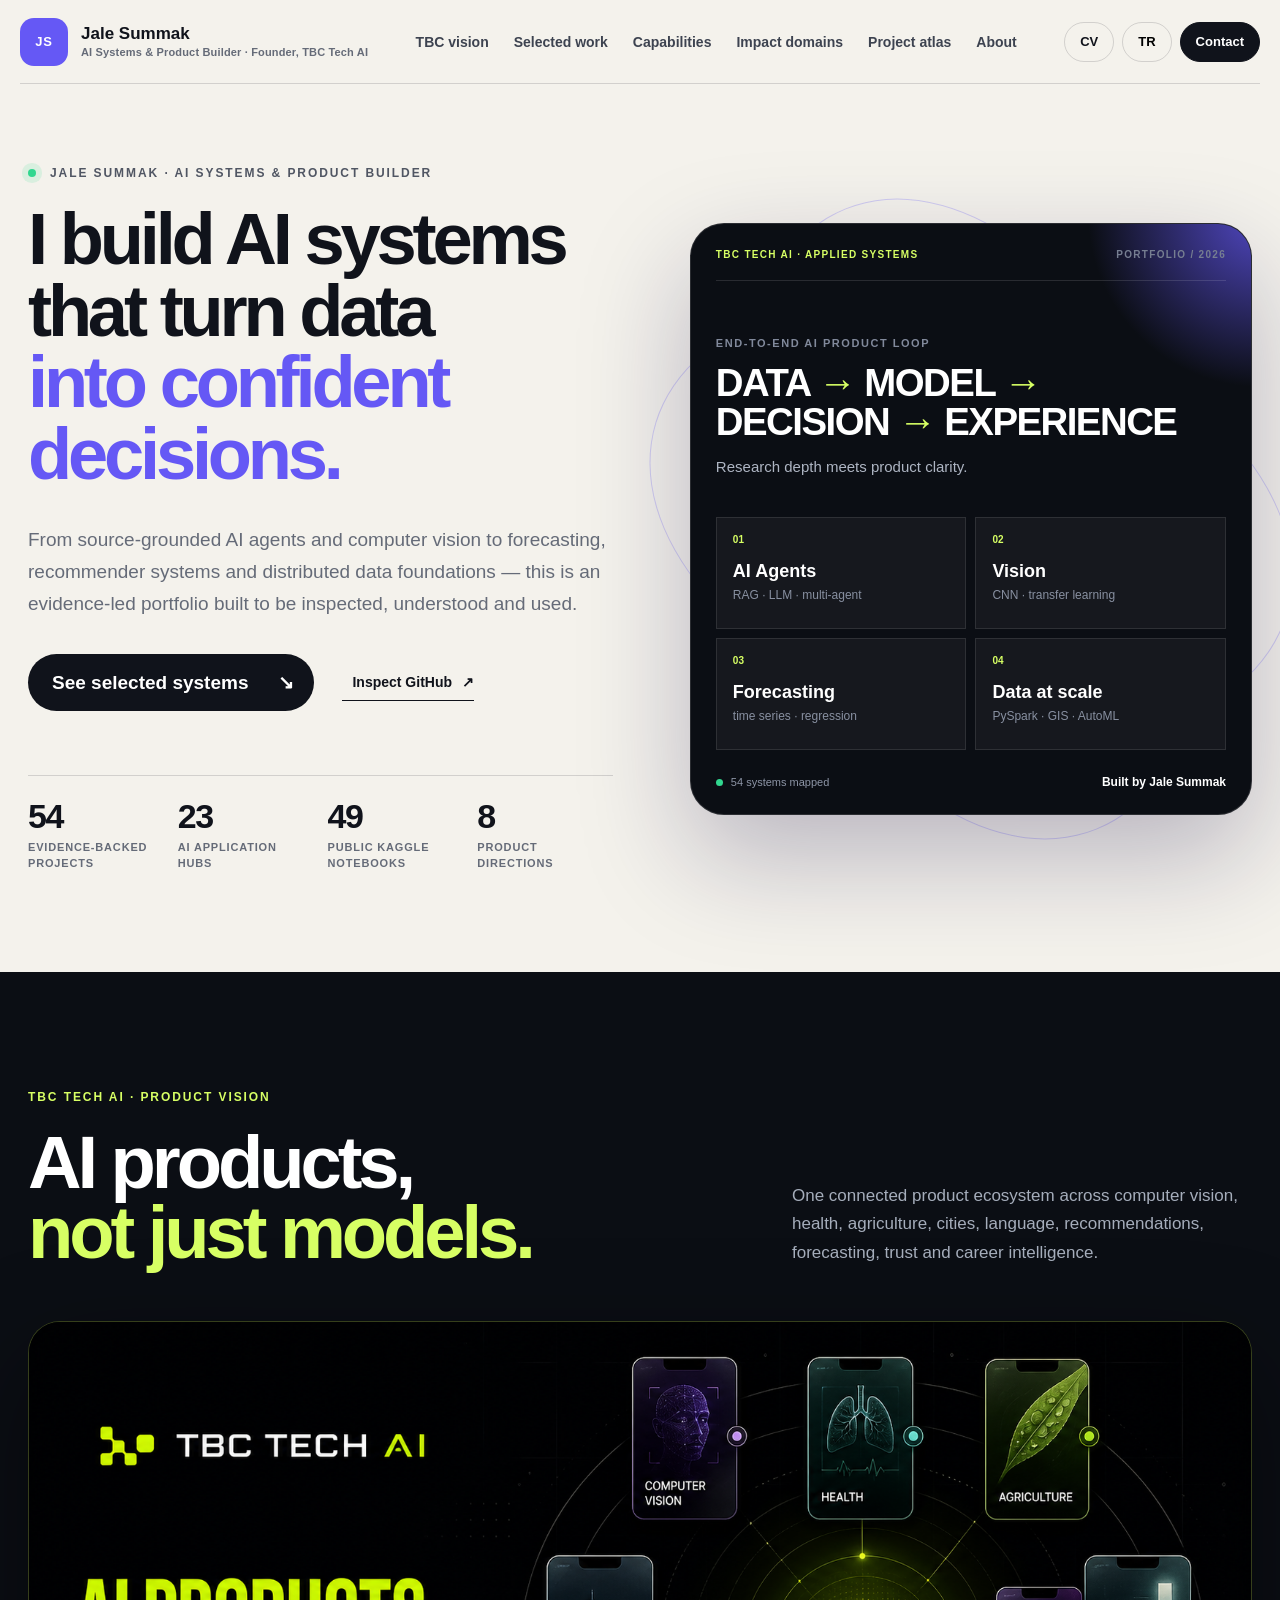
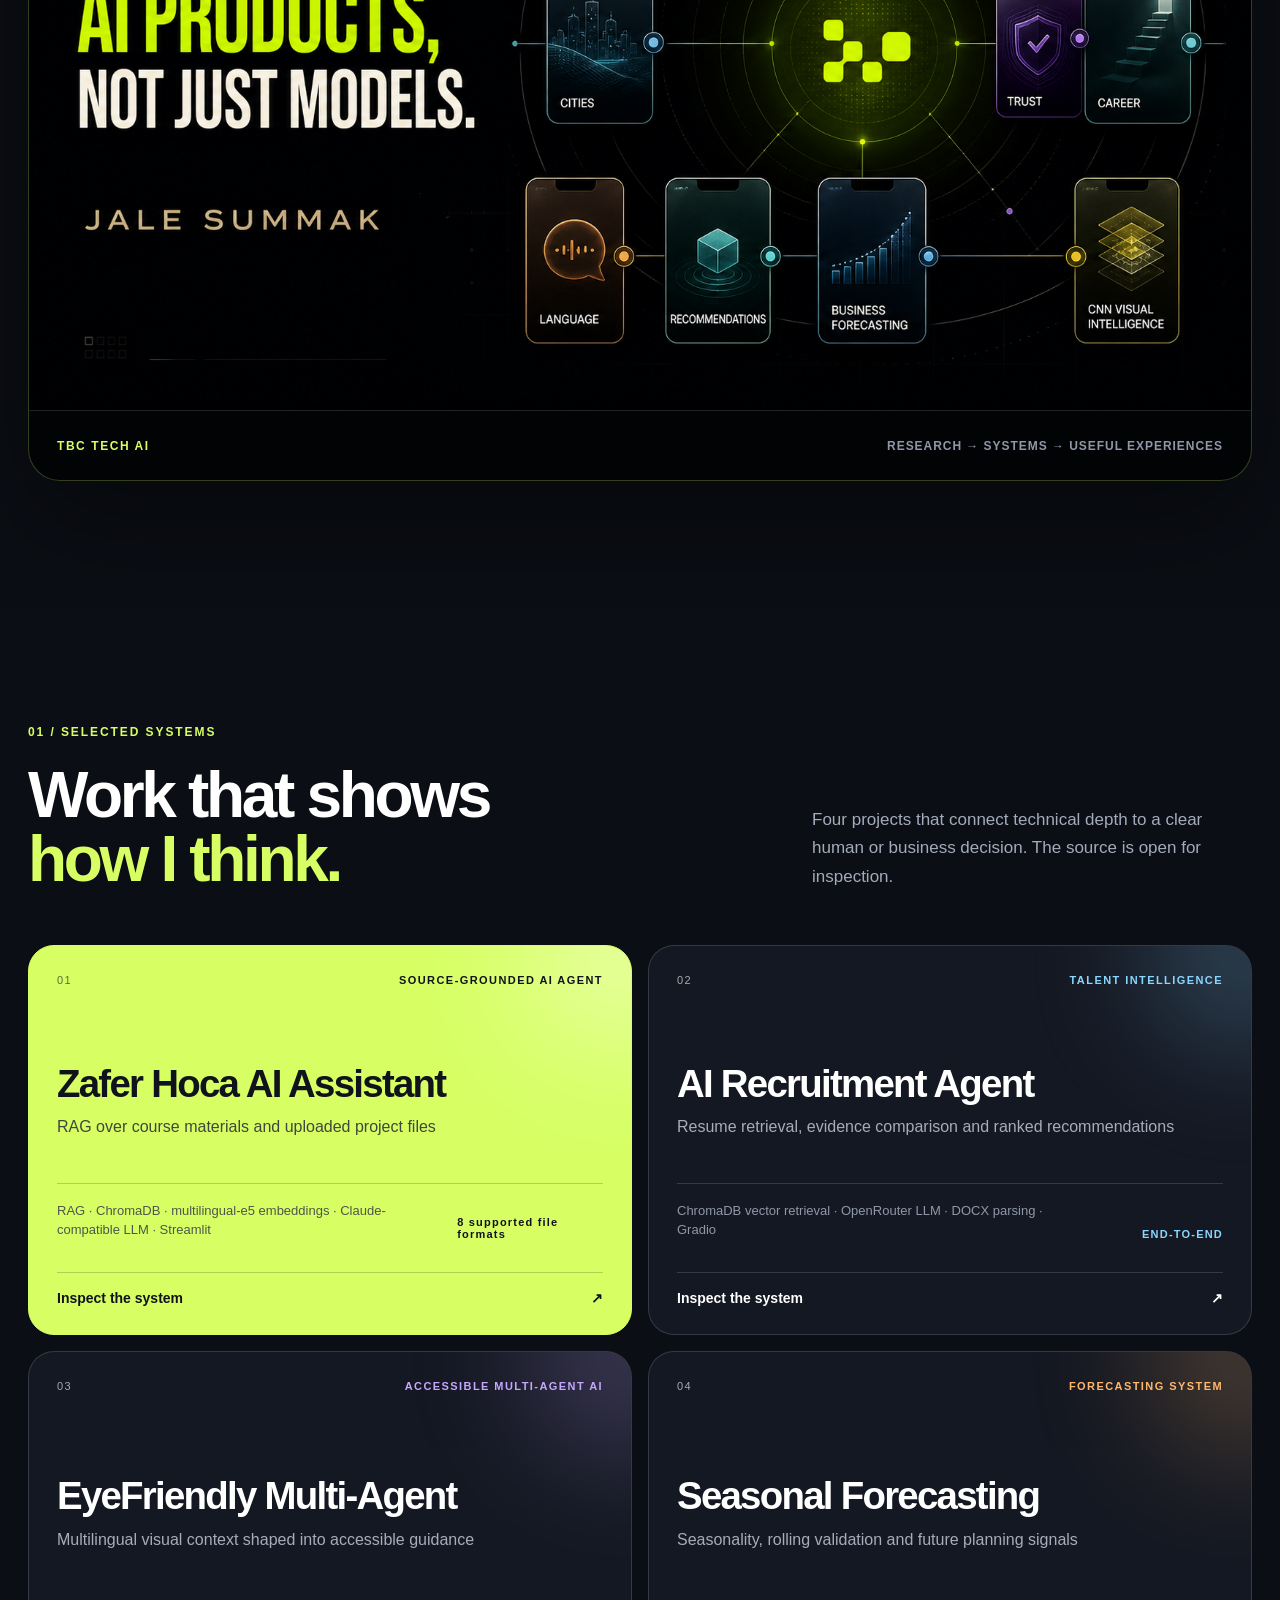
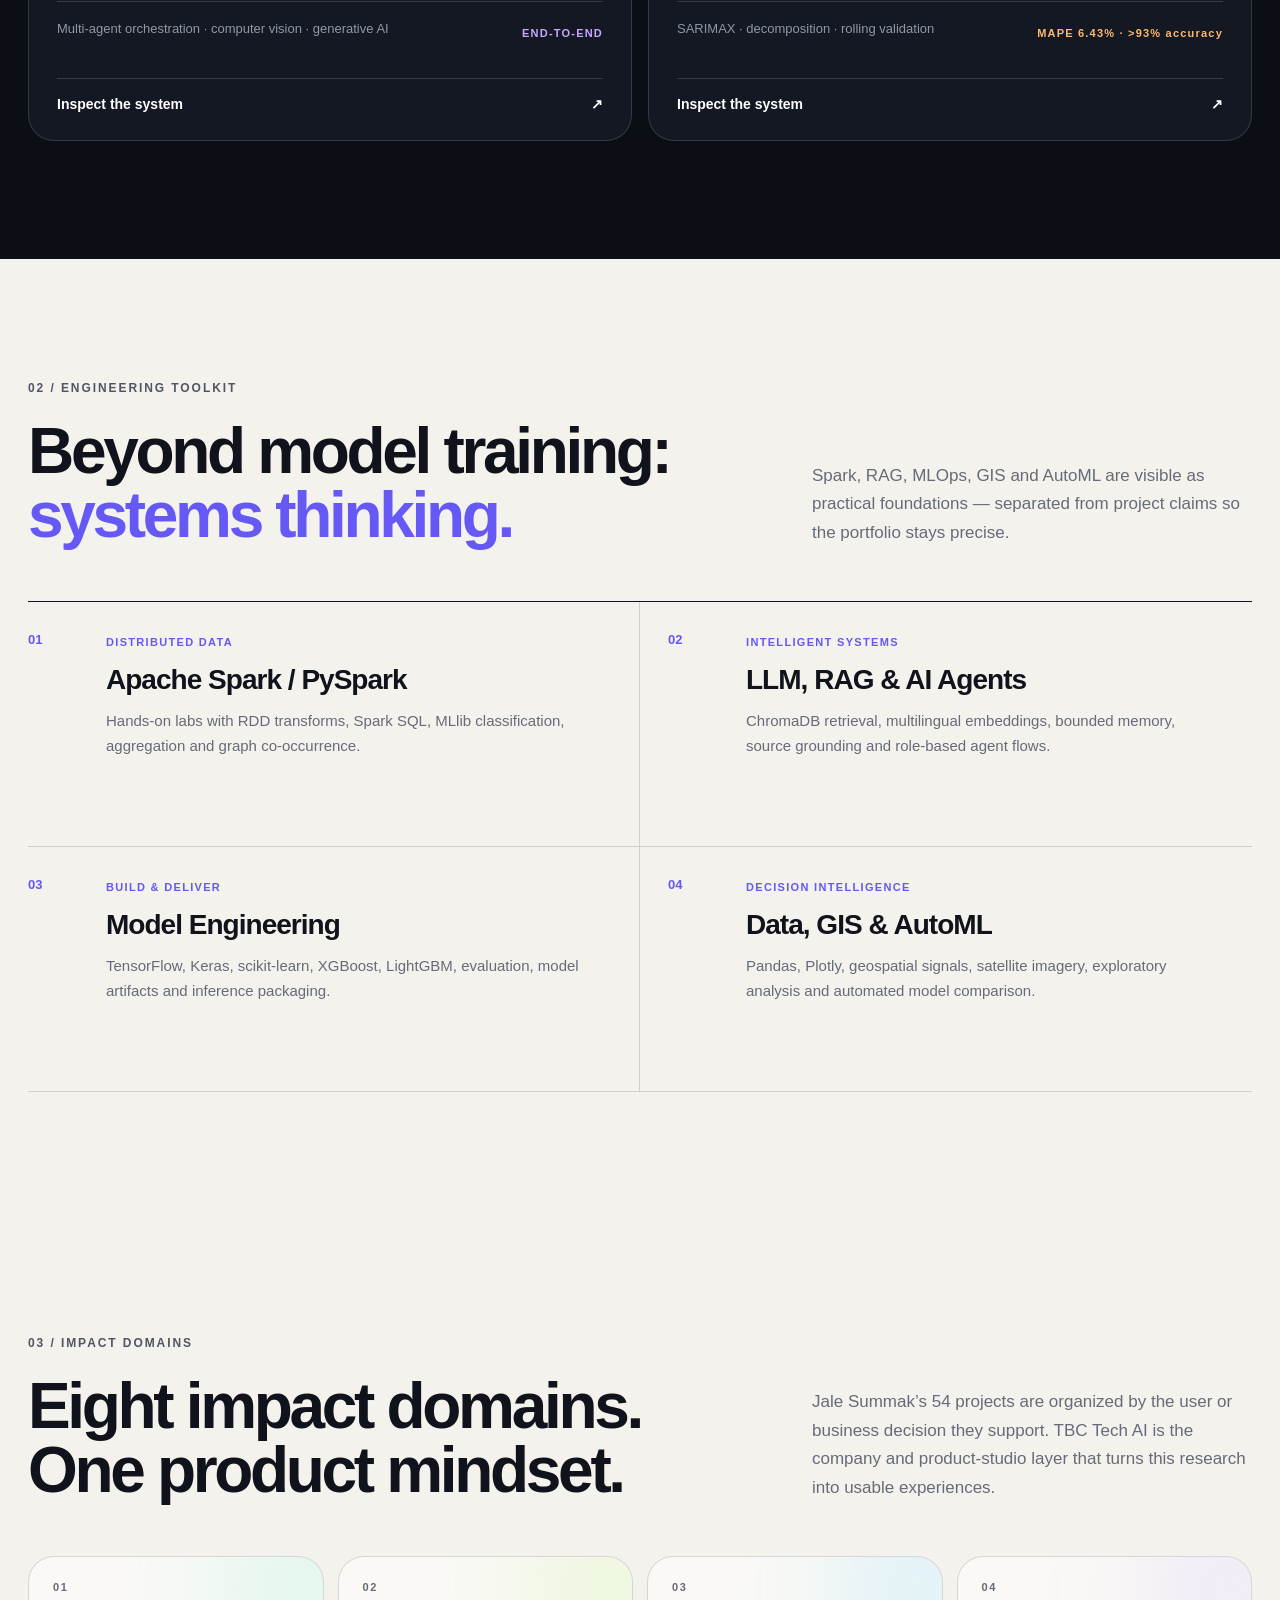
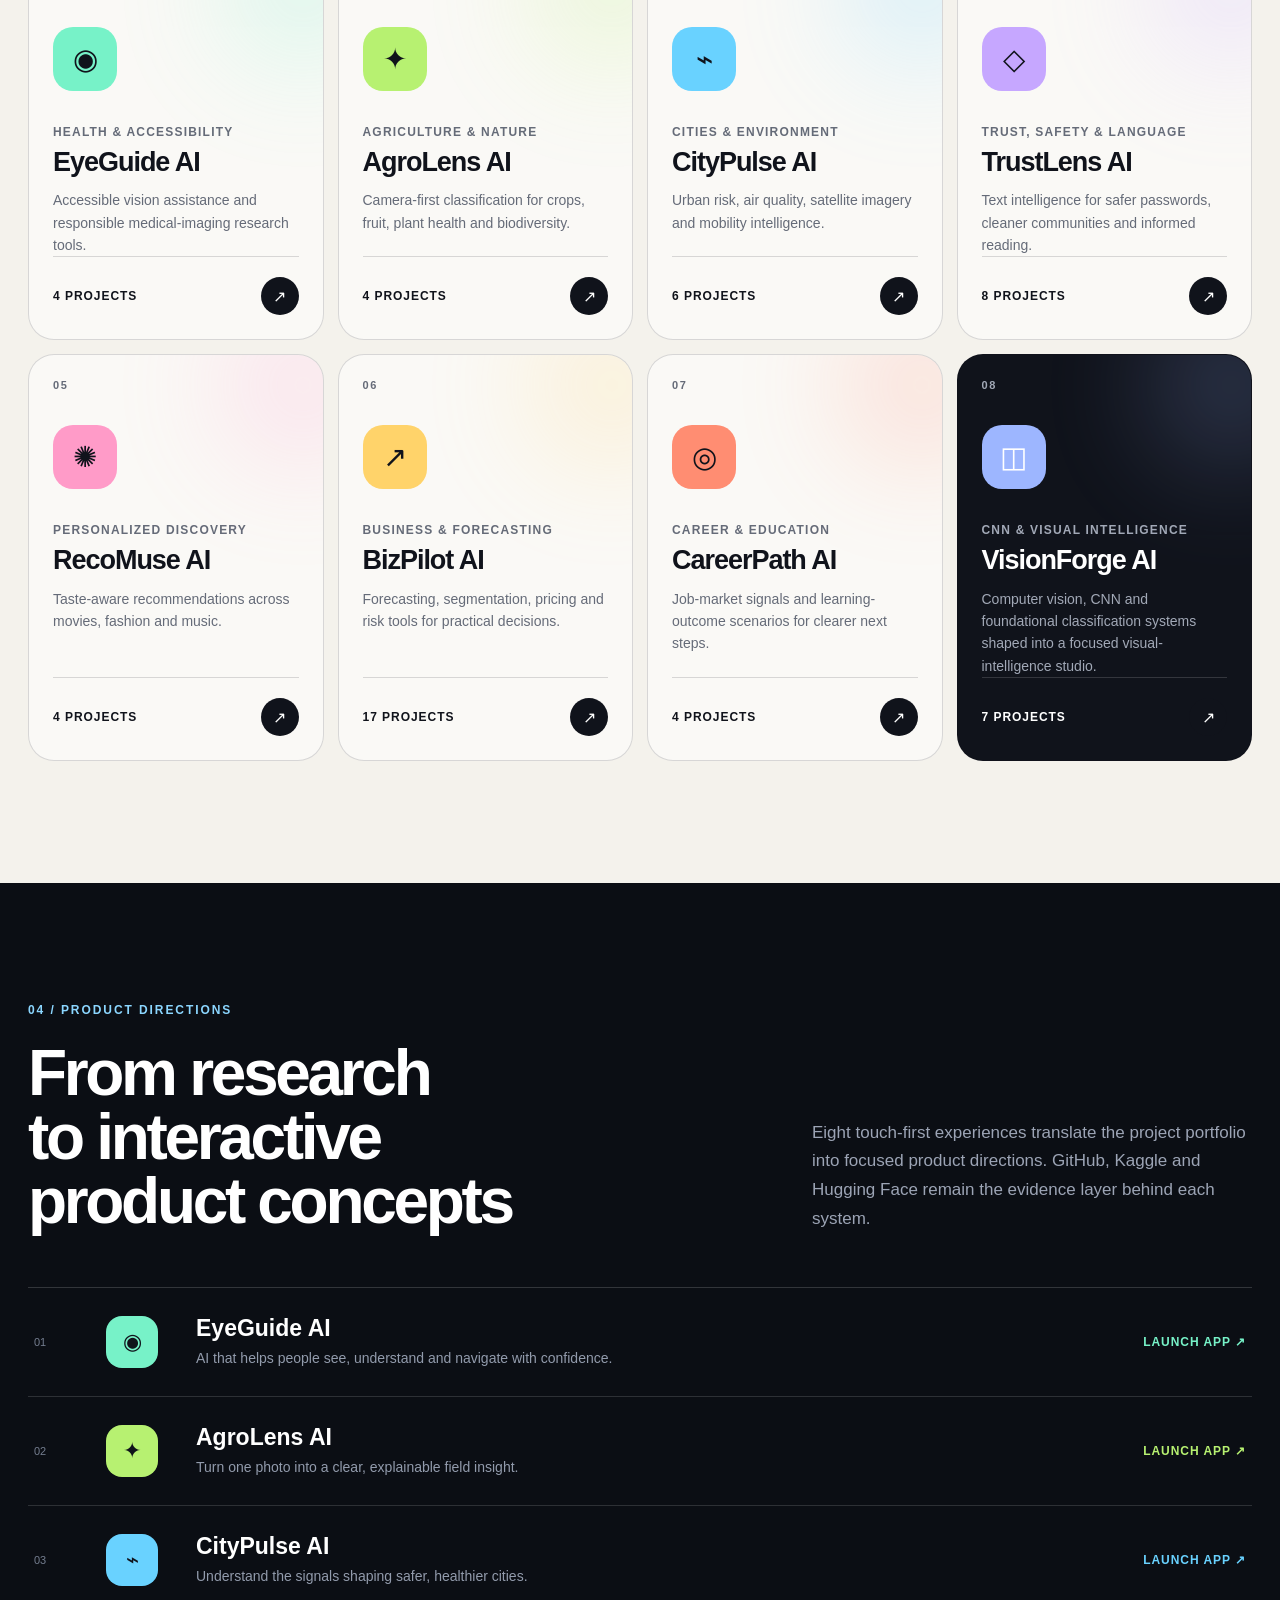
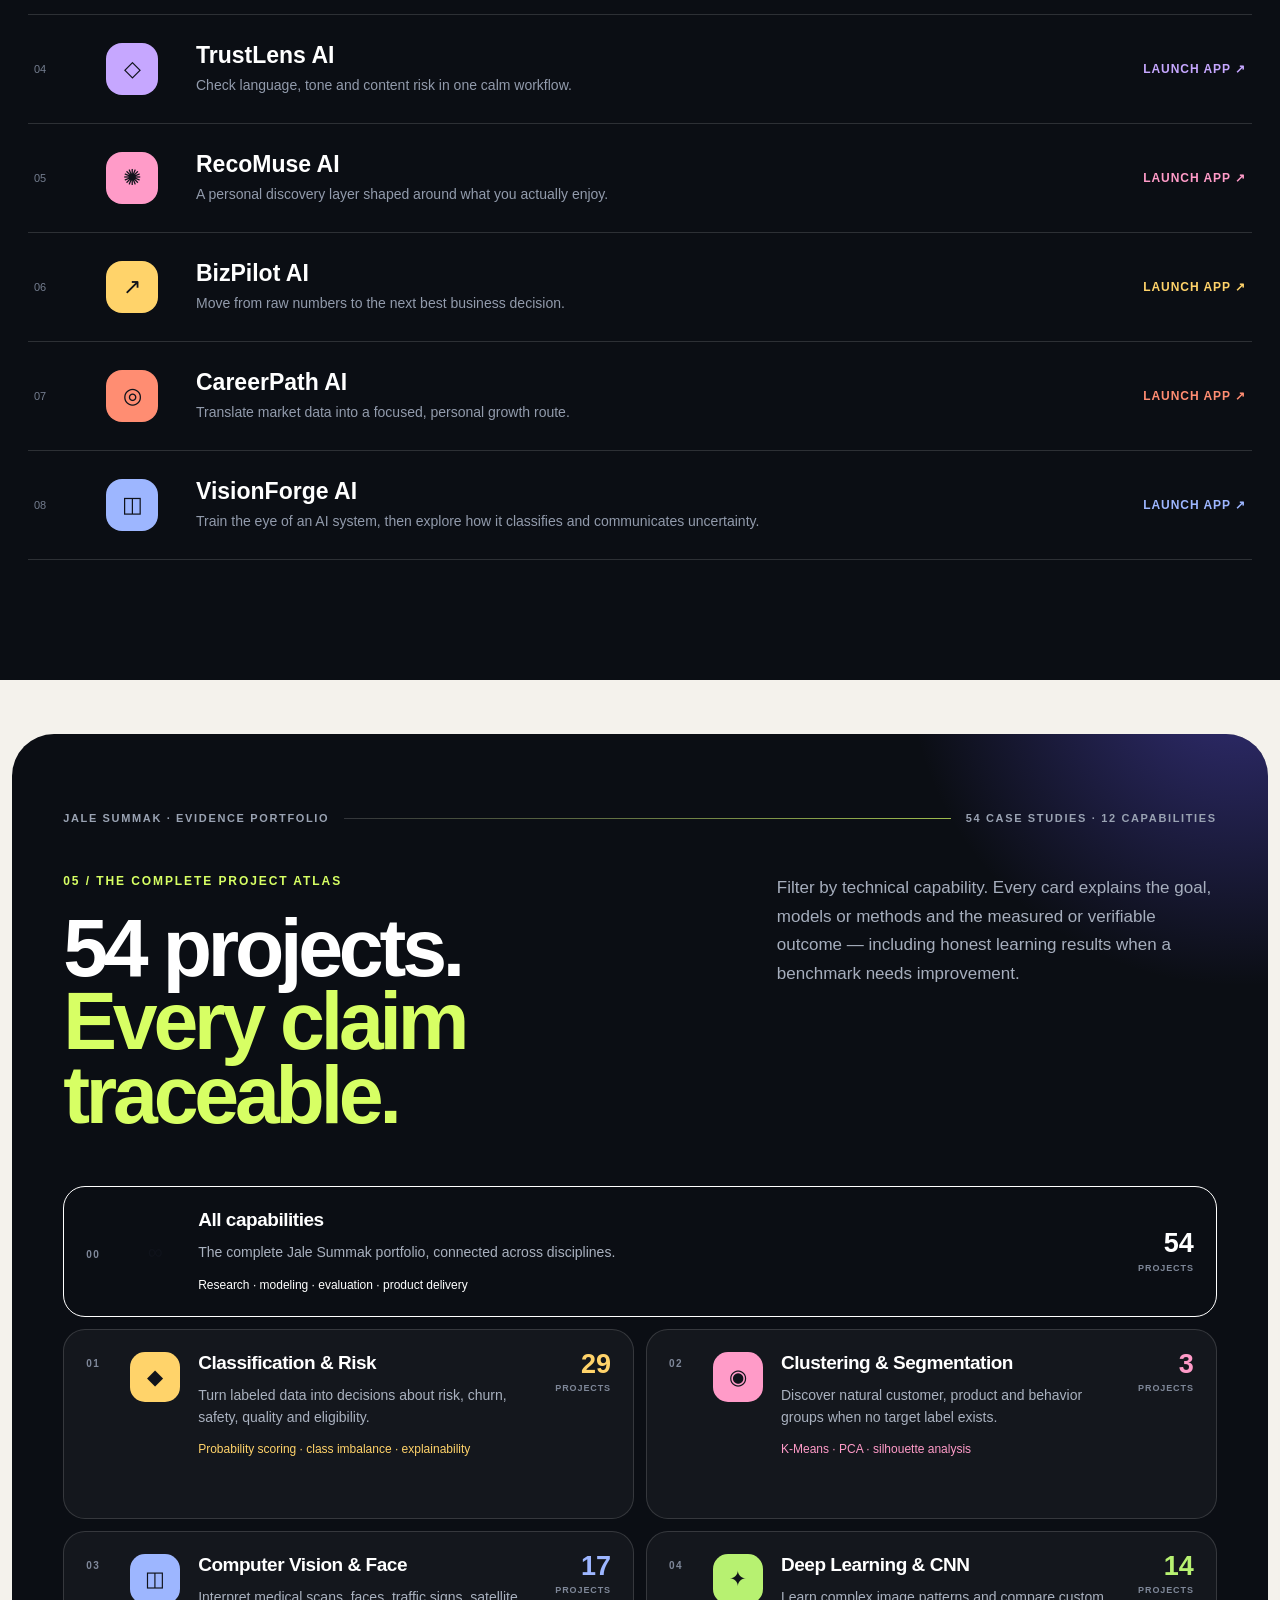
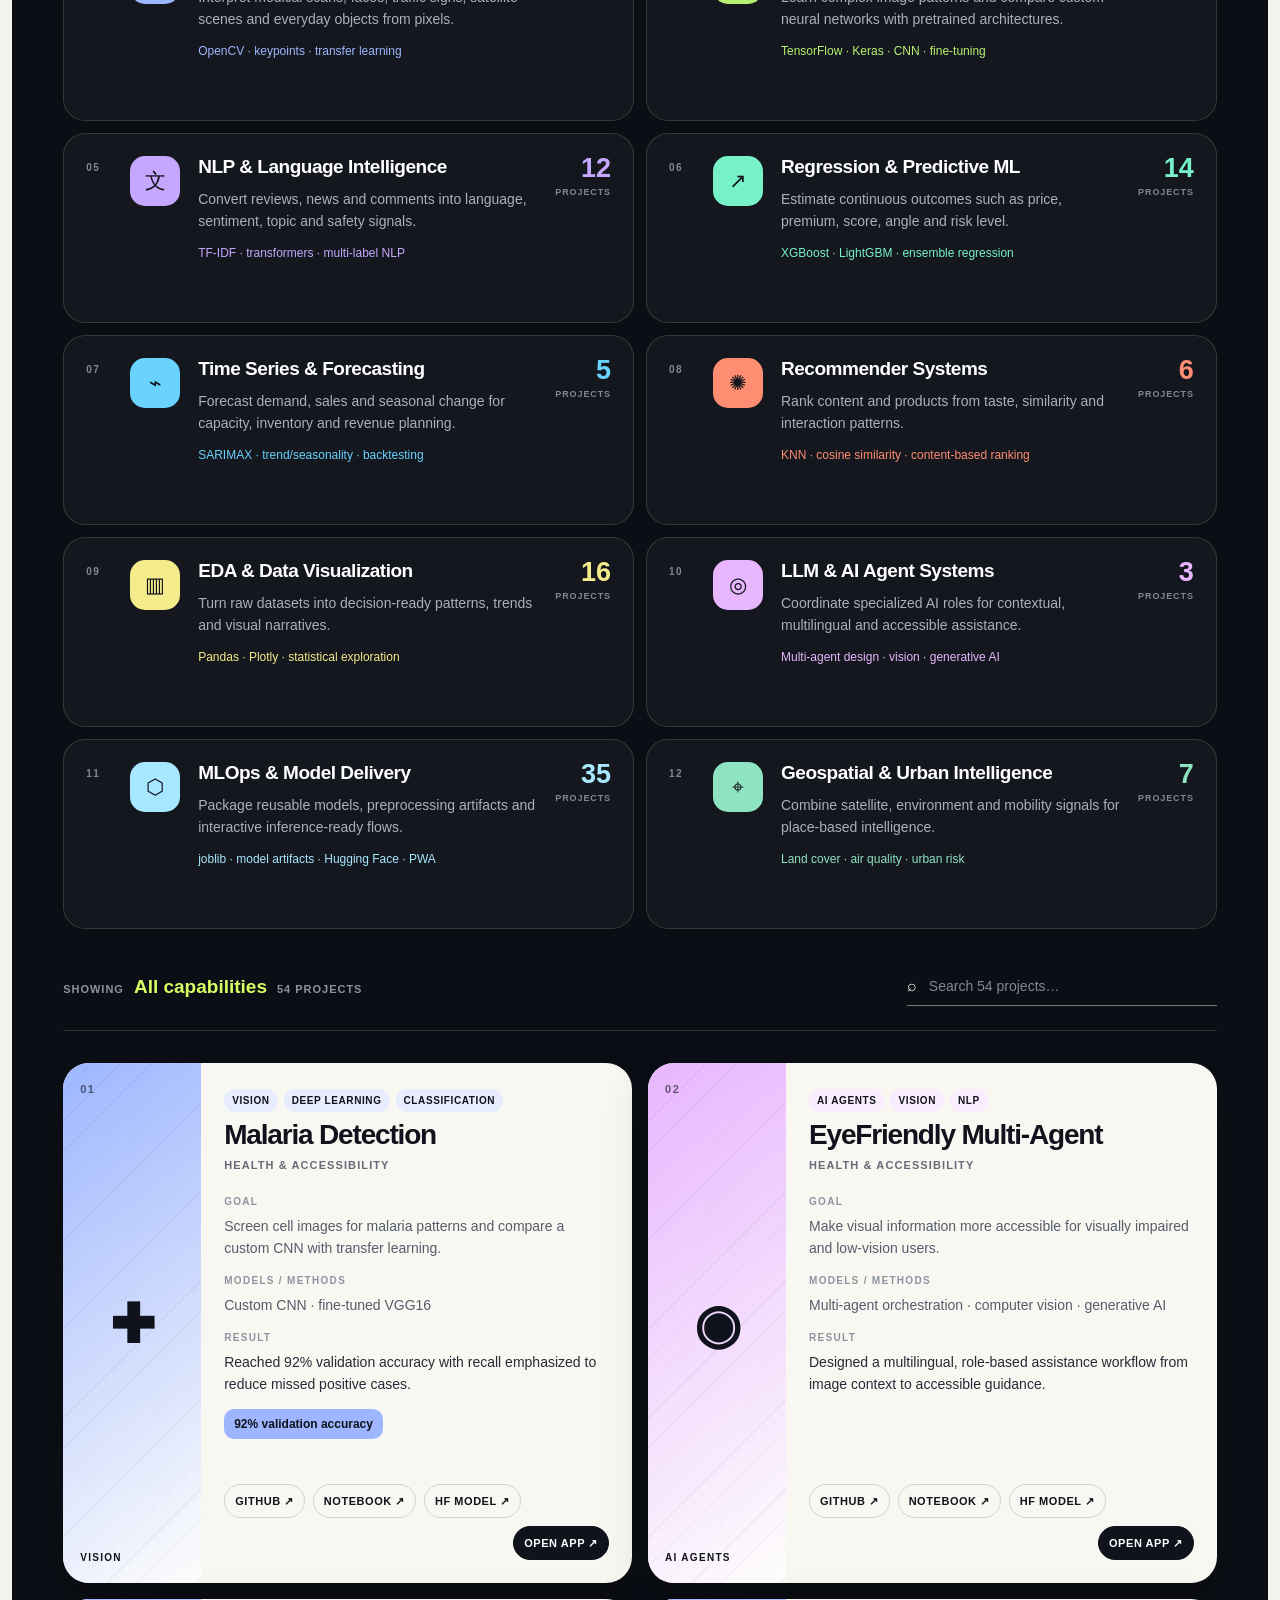
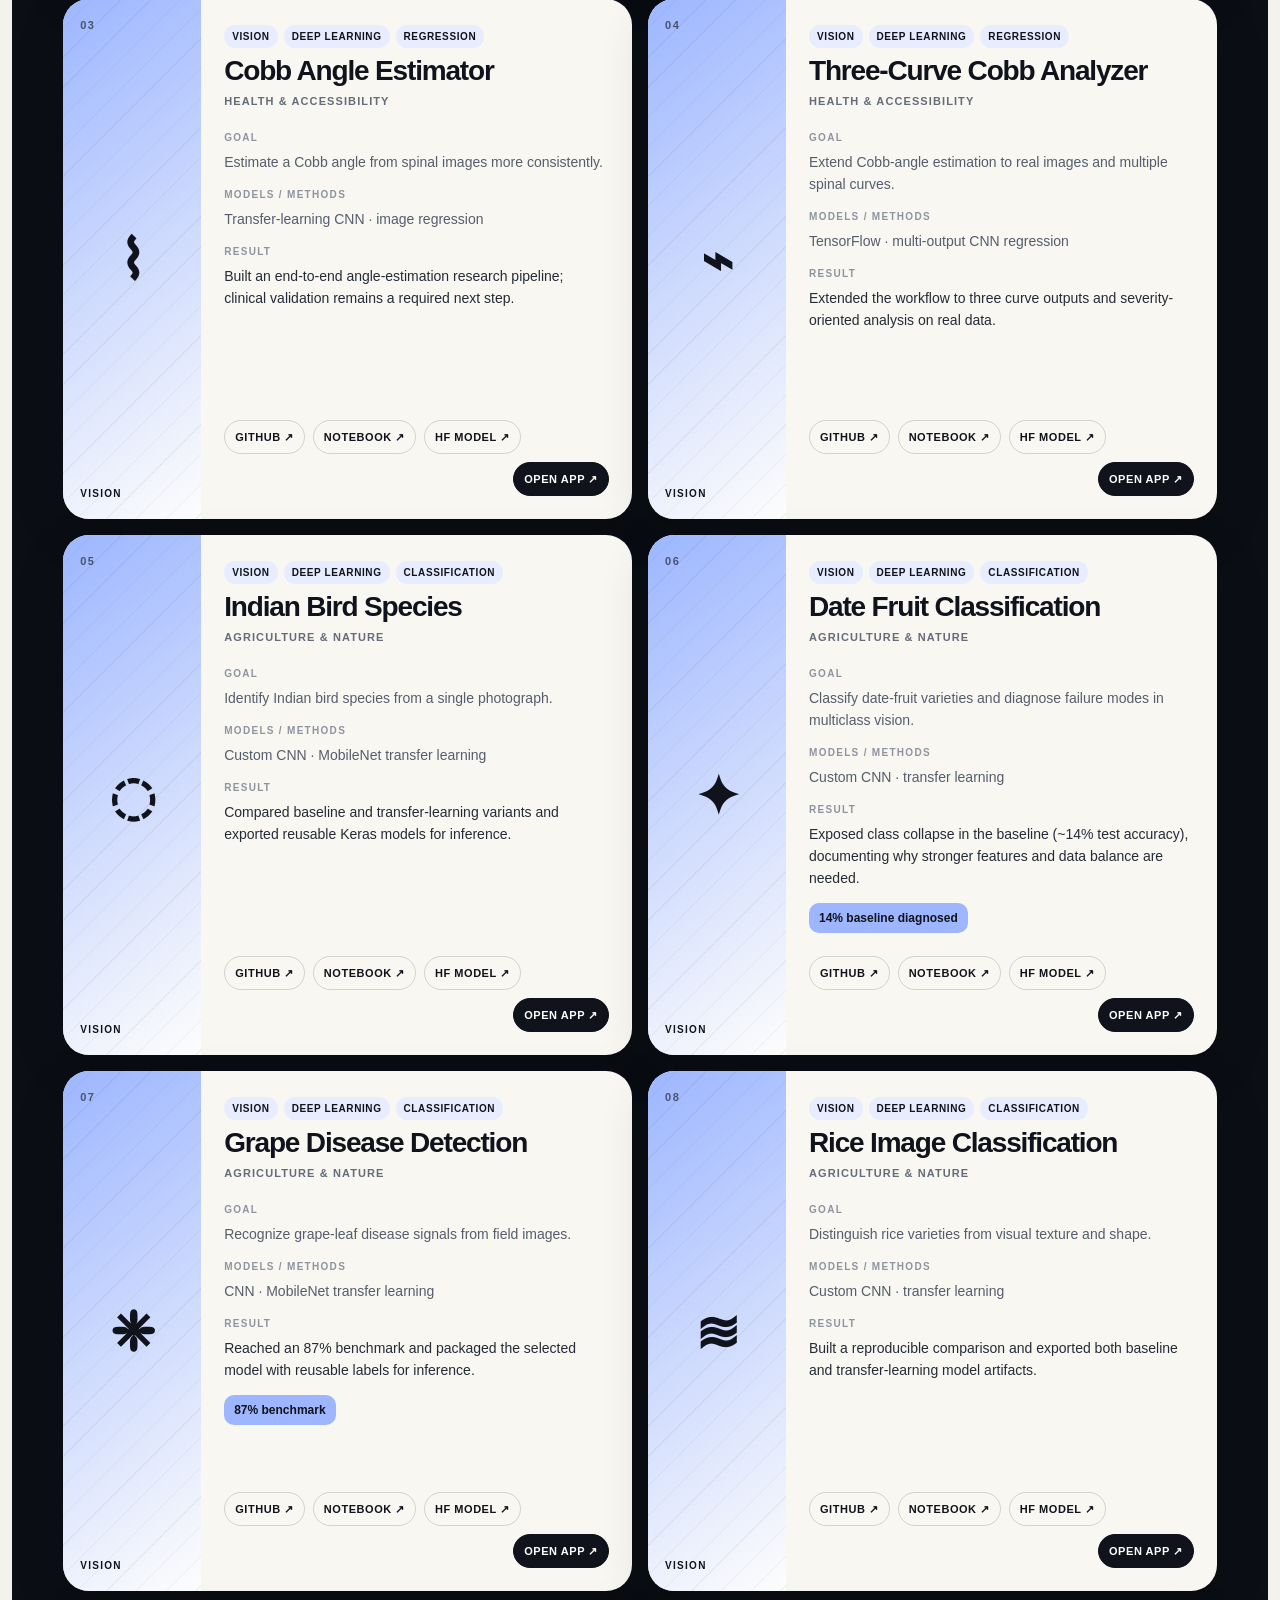
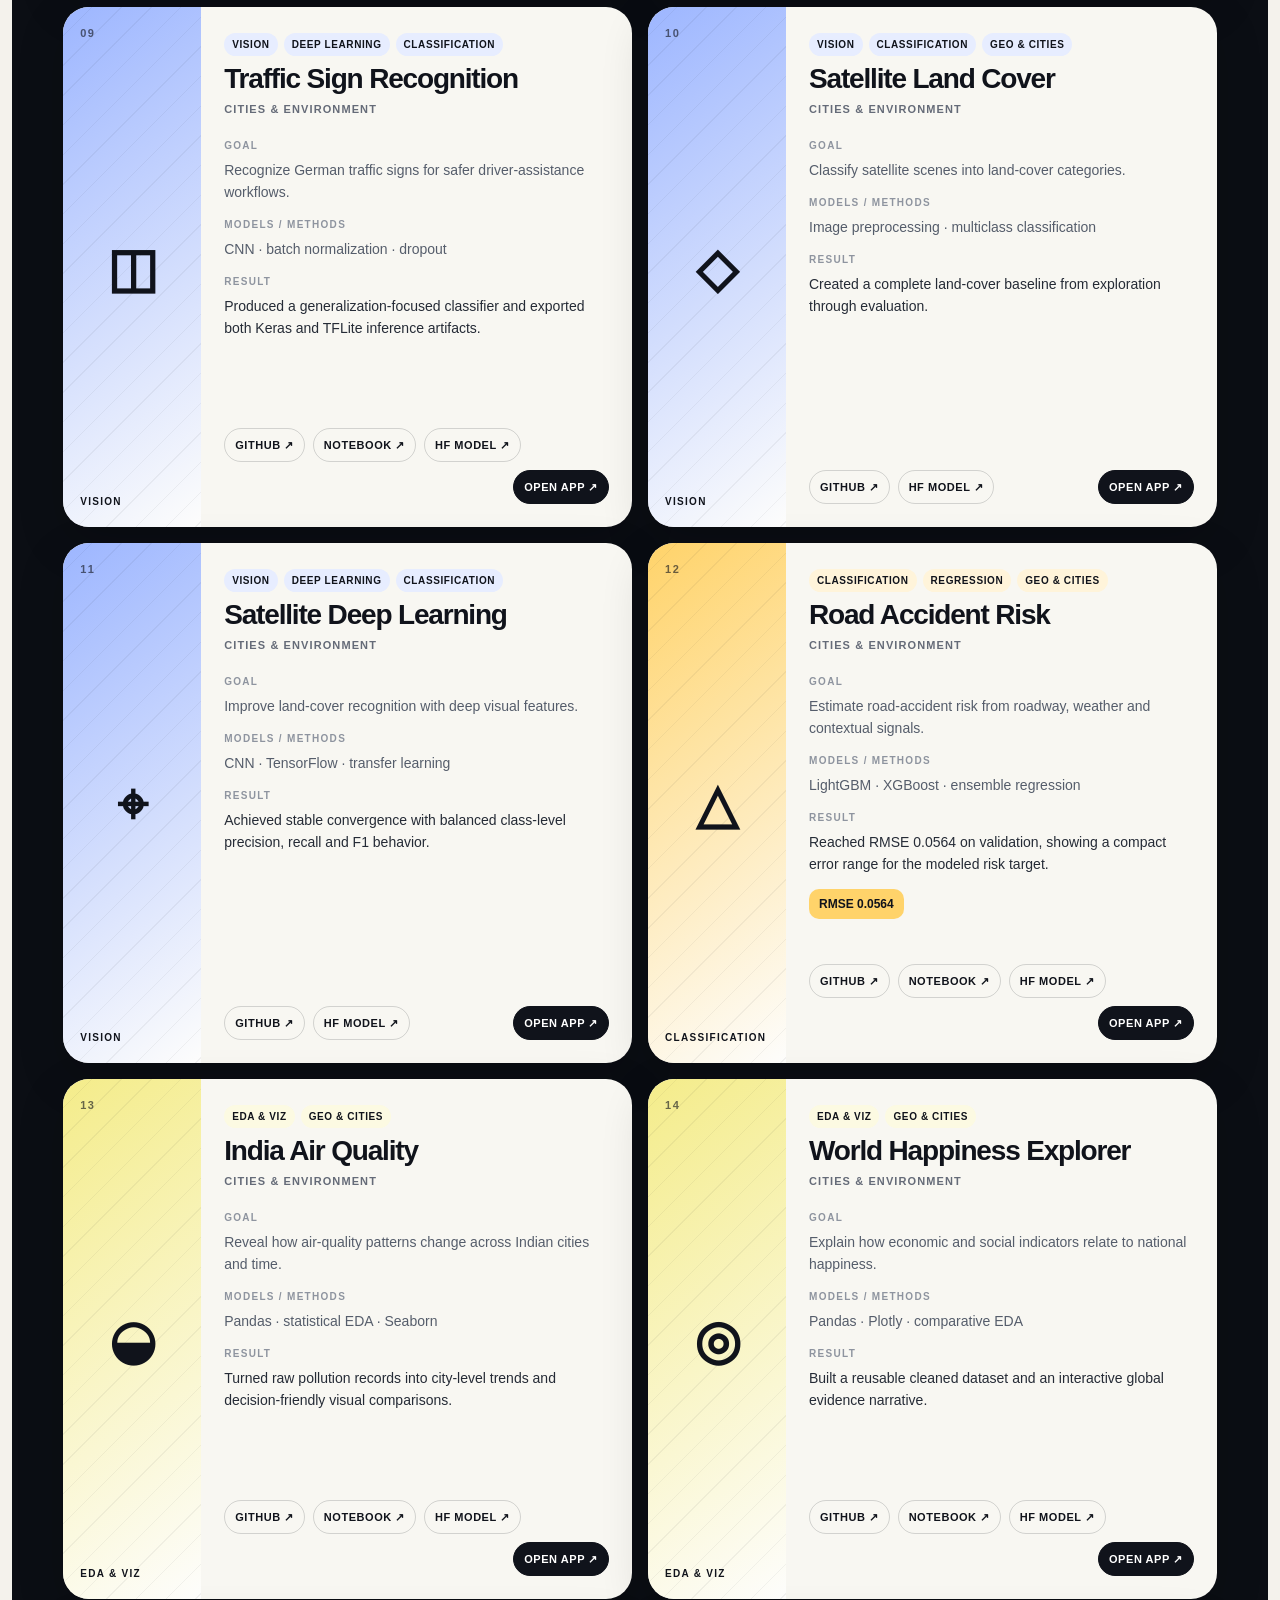
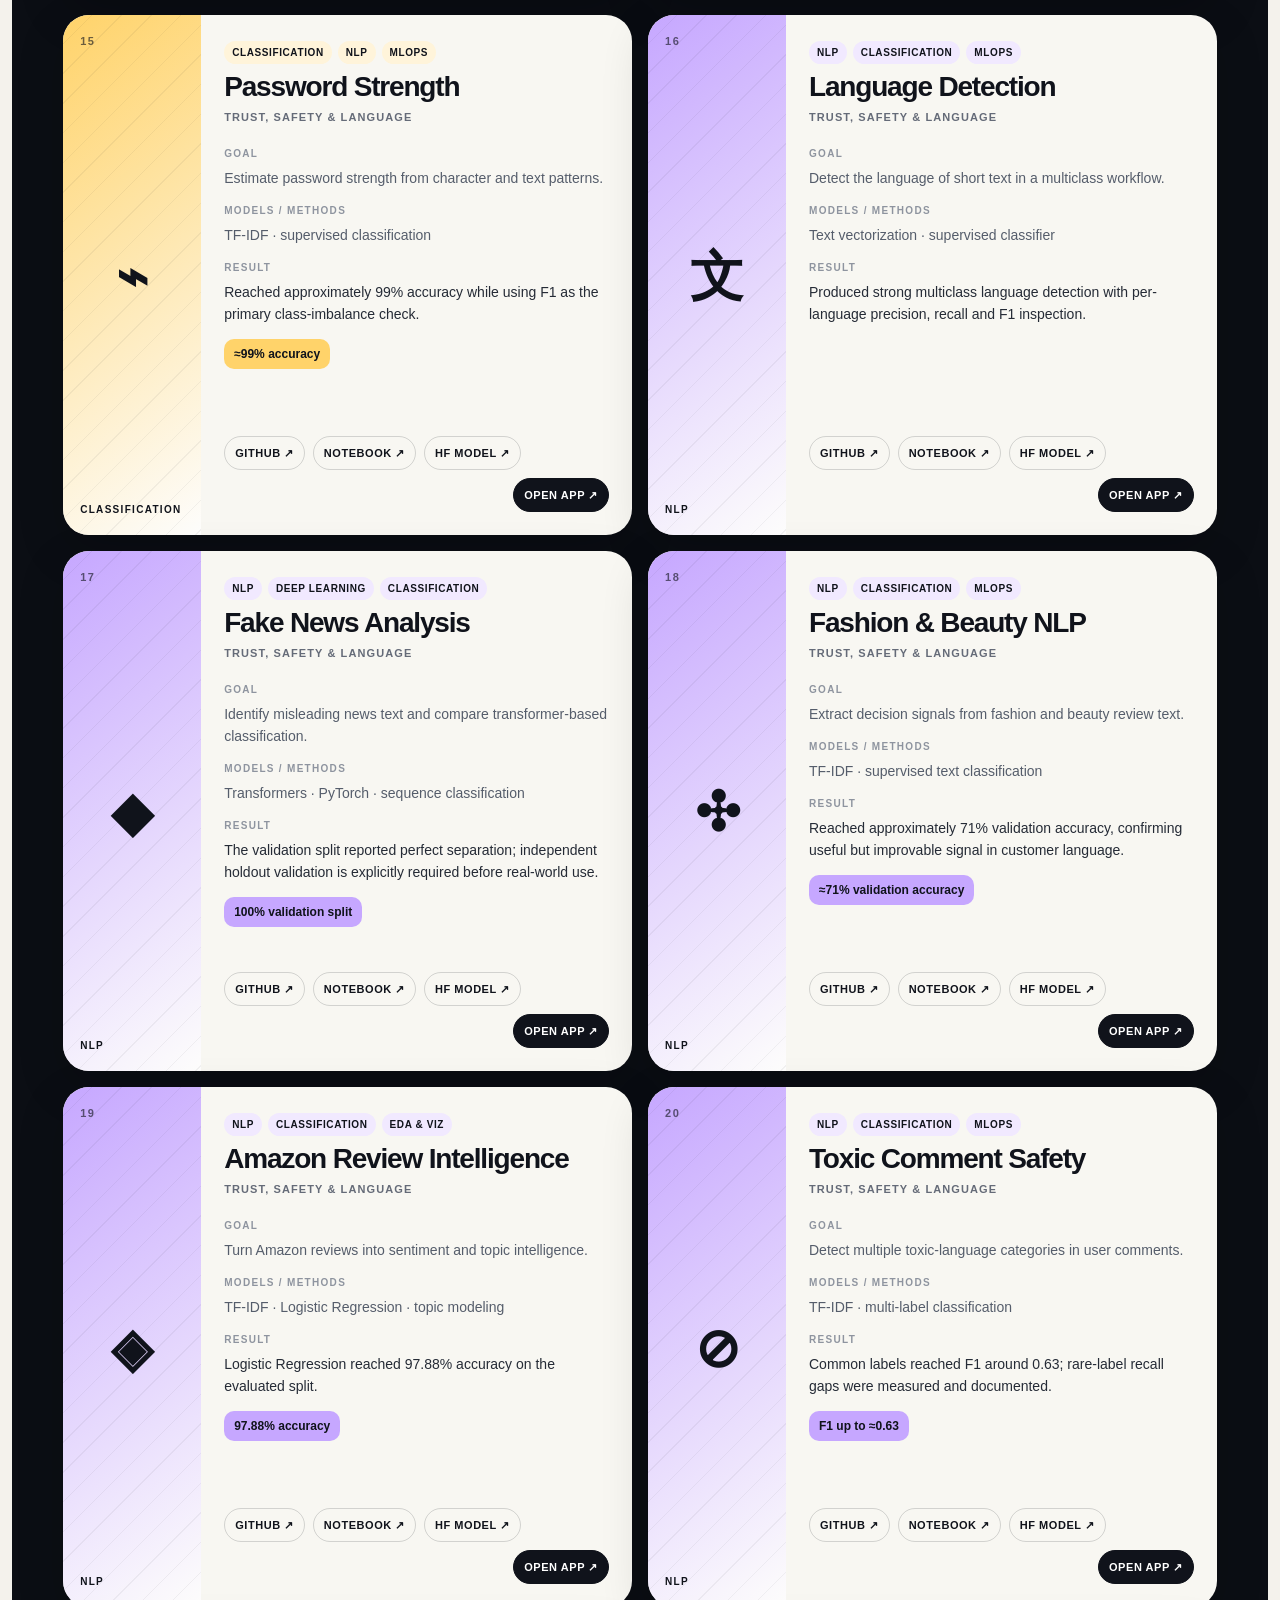
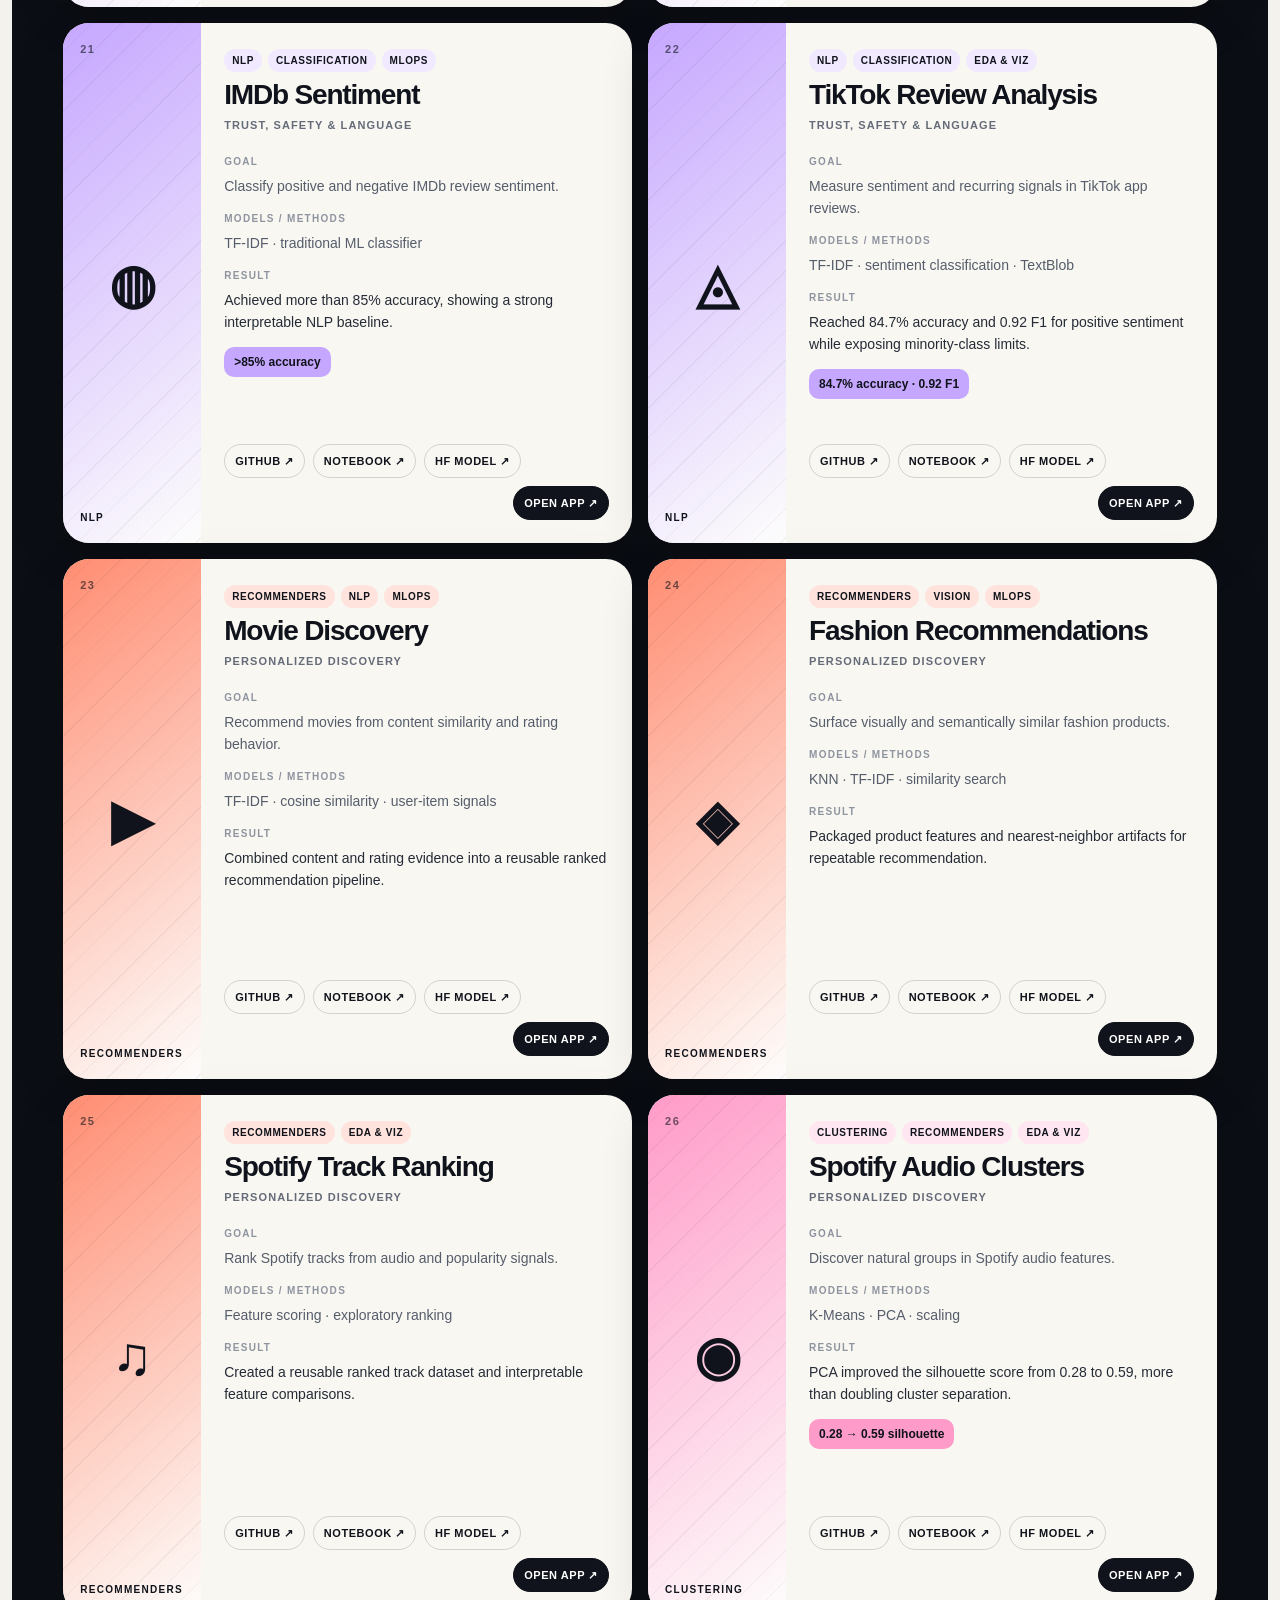
==== index.html @ 15fd94db "Restore TBC Tech AI vision showcase" ====
<!doctype html><html lang="en"><head><meta charset="utf-8"><meta name="viewport" content="width=device-width,initial-scale=1"><meta name="portfolio-version" content="jale-global-portfolio-v2"><title>Jale Summak — AI Systems &amp; Product Builder · Founder, TBC Tech AI</title><meta name="description" content="Jale Summak’s evidence-backed portfolio: 54 AI and data projects spanning RAG agents, computer vision, NLP, forecasting, recommender systems and applied product delivery."><meta name="theme-color" content="#0b0e14"><link rel="manifest" href="/manifest.webmanifest"><link rel="icon" href="/favicon.svg"><meta property="og:type" content="website"><meta property="og:title" content="Jale Summak — AI Systems & Product Builder"><meta property="og:description" content="Jale Summak’s evidence-backed portfolio: 54 AI and data projects spanning RAG agents, computer vision, NLP, forecasting, recommender systems and applied product delivery."><meta property="og:image" content="https://jalesummak.github.io/og-jale-systems-v2.png"><meta property="og:url" content="https://jalesummak.github.io/"><meta name="twitter:card" content="summary_large_image"><meta name="twitter:image" content="https://jalesummak.github.io/og-jale-systems-v2.png"><style>:root {
  --ink: #10131b;
  --deep: #0b0e14;
  --paper: #f4f2ec;
  --white: #ffffff;
  --muted: #656b78;
  --line: rgba(16, 19, 27, .15);
  --lime: #d7ff64;
  --blue: #6558f5;
  --sky: #8bd6ff;
  --radius: 26px;
}

* { box-sizing: border-box; }
html { scroll-behavior: smooth; overflow-x: clip; }
body {
  margin: 0;
  background: var(--paper);
  color: var(--ink);
  font-family: Inter, "Segoe UI Variable", "Segoe UI", Arial, sans-serif;
  font-size: 16px;
  -webkit-font-smoothing: antialiased;
  overflow-x: clip;
}
a { color: inherit; text-decoration: none; }
button, input, textarea, select { font: inherit; }
button, a { touch-action: manipulation; }
::selection { background: var(--lime); color: var(--ink); }
.section-shell { width: min(1280px, calc(100% - 56px)); margin-inline: auto; }
.is-hidden { display: none !important; }

.site-header {
  width: min(1380px, calc(100% - 40px));
  min-height: 84px;
  margin: auto;
  display: flex;
  align-items: center;
  justify-content: space-between;
  gap: 24px;
  border-bottom: 1px solid var(--line);
  position: relative;
  z-index: 20;
}
.brand { display: flex; align-items: center; gap: 13px; }
.brand > span, .footer-mark {
  display: grid;
  place-items: center;
  width: 48px;
  height: 48px;
  border-radius: 14px;
  background: var(--blue);
  color: white;
  font-size: 13px;
  font-weight: 900;
  letter-spacing: .06em;
}
.brand > strong { display: flex; flex-direction: column; gap: 4px; font-size: 17px; line-height: 1.05; }
.brand > strong small { color: var(--muted); font-size: 11px; font-weight: 650; letter-spacing: .015em; }
.site-header nav { display: flex; align-items: center; gap: 25px; }
.site-header nav a { color: #3d4350; font-size: 14px; font-weight: 650; }
.site-header nav a:hover { color: var(--blue); }
.header-actions { display: flex; align-items: center; gap: 8px; }
.lang-toggle, .mini-cta {
  min-height: 40px;
  padding: 0 15px;
  border: 1px solid var(--line);
  border-radius: 999px;
  background: transparent;
  font-size: 13px;
  font-weight: 800;
  cursor: pointer;
}
.header-actions > a.lang-toggle, .mini-cta { display: inline-flex; align-items: center; justify-content: center; }
.mini-cta { background: var(--ink); border-color: var(--ink); color: white; }

.hero {
  min-height: 780px;
  display: grid;
  grid-template-columns: minmax(0, 1.02fr) minmax(460px, .98fr);
  gap: clamp(44px, 6vw, 96px);
  align-items: center;
  padding-block: 82px 100px;
}
.eyebrow, .section-kicker {
  margin: 0 0 24px;
  color: #505663;
  font-size: 12px;
  font-weight: 850;
  letter-spacing: .16em;
  text-transform: uppercase;
}
.status-dot {
  display: inline-block;
  width: 8px;
  height: 8px;
  margin-right: 14px;
  border-radius: 50%;
  background: #31d78f;
  box-shadow: 0 0 0 6px rgba(49, 215, 143, .14);
}
.hero h1 {
  max-width: 850px;
  margin: 0;
  font-size: clamp(54px, 5.65vw, 82px);
  font-weight: 850;
  line-height: .99;
  letter-spacing: -.058em;
  text-wrap: balance;
}
.hero h1 em { color: var(--blue); font-style: normal; }
.hero-intro {
  max-width: 720px;
  margin: 34px 0;
  color: var(--muted);
  font-size: 19px;
  line-height: 1.68;
}
.hero-actions { display: flex; align-items: center; gap: 28px; }
.primary-button {
  display: inline-flex;
  align-items: center;
  justify-content: space-between;
  gap: 30px;
  padding: 17px 20px 17px 24px;
  border-radius: 999px;
  background: var(--ink);
  color: white;
  font-size: 14px;
  font-weight: 800;
}
.primary-button span { font-size: 19px; }
.text-button { padding: 10px 0; border-bottom: 1px solid var(--ink); font-size: 14px; font-weight: 800; }
.text-button span { margin-left: 10px; }
.metrics {
  display: grid;
  grid-template-columns: repeat(4, 1fr);
  gap: 14px;
  margin-top: 64px;
  padding-top: 23px;
  border-top: 1px solid var(--line);
}
.metrics div { display: flex; flex-direction: column; gap: 7px; }
.metrics strong { font-size: 34px; line-height: 1; letter-spacing: -.045em; }
.metrics span { max-width: 125px; color: var(--muted); font-size: 11px; font-weight: 700; line-height: 1.45; letter-spacing: .075em; text-transform: uppercase; }

.hero-visual { min-height: 620px; display: grid; place-items: center; position: relative; }
.hero-board {
  width: min(590px, 100%);
  min-height: 570px;
  padding: 25px;
  border: 1px solid rgba(255, 255, 255, .13);
  border-radius: 34px;
  background: var(--deep);
  color: white;
  box-shadow: 0 42px 110px rgba(25, 20, 74, .27);
  position: relative;
  z-index: 2;
  overflow: hidden;
}
.hero-board::before {
  content: "";
  width: 360px;
  height: 360px;
  position: absolute;
  right: -190px;
  top: -190px;
  border-radius: 50%;
  background: radial-gradient(circle, rgba(101, 88, 245, .78), transparent 68%);
}
.board-top, .board-foot { position: relative; z-index: 1; display: flex; align-items: center; justify-content: space-between; gap: 20px; }
.board-top { padding-bottom: 20px; border-bottom: 1px solid rgba(255, 255, 255, .12); }
.board-top span, .board-top i { font-size: 10px; font-weight: 800; font-style: normal; letter-spacing: .13em; }
.board-top span { color: var(--lime); }
.board-top i { color: #767e91; }
.board-core { position: relative; z-index: 1; padding: 52px 0 42px; }
.board-core small { color: #81899b; font-size: 11px; font-weight: 800; letter-spacing: .14em; }
.board-core strong { display: block; max-width: 480px; margin: 12px 0 16px; font-size: clamp(30px, 3vw, 43px); line-height: 1.04; letter-spacing: -.04em; }
.board-core strong i { color: var(--lime); font-style: normal; }
.board-core p { margin: 0; color: #aeb5c3; font-size: 15px; }
.board-grid { display: grid; grid-template-columns: 1fr 1fr; gap: 9px; position: relative; z-index: 1; }
.board-grid div { min-height: 112px; padding: 16px; border: 1px solid rgba(255, 255, 255, .1); background: rgba(255, 255, 255, .045); }
.board-grid span { display: block; margin-bottom: 16px; color: var(--lime); font-size: 10px; font-weight: 850; }
.board-grid b { display: block; font-size: 18px; }
.board-grid small { display: block; margin-top: 6px; color: #8890a1; font-size: 12px; }
.board-foot { margin-top: 25px; color: #8e96a7; font-size: 11px; }
.board-foot span { display: flex; align-items: center; gap: 8px; }
.board-foot span i { width: 7px; height: 7px; border-radius: 50%; background: #31d78f; }
.board-foot strong { color: white; font-size: 12px; }
.board-orbit { position: absolute; border: 1px solid rgba(101, 88, 245, .26); border-radius: 50%; }
.orbit-a { width: 660px; height: 420px; transform: rotate(17deg); }
.orbit-b { width: 420px; height: 670px; transform: rotate(-22deg); }

.tbc-vision-section {
  padding: 118px 0 126px;
  background: var(--deep);
  color: white;
}
.tbc-vision-heading {
  display: grid;
  grid-template-columns: minmax(0, 1fr) minmax(320px, 460px);
  align-items: end;
  gap: 60px;
  margin-bottom: 54px;
}
.tbc-vision-heading .section-kicker { color: var(--lime); }
.tbc-vision-heading h2 {
  margin: 0;
  font-size: clamp(48px, 5.8vw, 78px);
  line-height: .94;
  letter-spacing: -.055em;
}
.tbc-vision-heading h2 em { color: var(--lime); font-style: normal; }
.tbc-vision-heading > p {
  margin: 0;
  color: #a5adbb;
  font-size: 17px;
  line-height: 1.68;
}
.tbc-vision-frame {
  margin: 0;
  border: 1px solid rgba(215, 255, 100, .24);
  border-radius: 32px;
  background: #020304;
  overflow: hidden;
  box-shadow: 0 38px 110px rgba(0, 0, 0, .44);
}
.tbc-vision-frame img {
  display: block;
  width: 100%;
  height: auto;
}
.tbc-vision-frame figcaption {
  min-height: 70px;
  padding: 0 28px;
  border-top: 1px solid rgba(255, 255, 255, .12);
  display: flex;
  align-items: center;
  justify-content: space-between;
  gap: 24px;
}
.tbc-vision-frame figcaption strong {
  color: var(--lime);
  font-size: 12px;
  letter-spacing: .13em;
  text-transform: uppercase;
}
.tbc-vision-frame figcaption span {
  color: #8f98a8;
  font-size: 12px;
  font-weight: 700;
  letter-spacing: .08em;
  text-transform: uppercase;
}

.section-heading { display: grid; grid-template-columns: minmax(0, 1fr) minmax(320px, 440px); align-items: end; gap: 56px; margin-bottom: 54px; }
.section-heading h2, .about-grid h2 {
  max-width: 800px;
  margin: 0;
  font-size: clamp(42px, 5vw, 68px);
  line-height: 1;
  letter-spacing: -.052em;
  text-wrap: balance;
}
.section-heading h2 em { color: var(--blue); font-style: normal; }
.section-heading > p { margin: 0; color: var(--muted); font-size: 17px; line-height: 1.68; }

.flagship-section { padding: 118px 0; background: var(--deep); color: white; }
.flagship-section .section-kicker { color: var(--lime); }
.flagship-section .section-heading > p { color: #a3abba; }
.flagship-section .section-heading h2 em { color: var(--lime); }
.flagship-grid { display: grid; grid-template-columns: 1fr 1fr; gap: 16px; }
.flagship-card {
  min-height: 390px;
  padding: 28px;
  border: 1px solid rgba(255, 255, 255, .14);
  border-radius: var(--radius);
  background: #141822;
  display: flex;
  flex-direction: column;
  justify-content: space-between;
  position: relative;
  overflow: hidden;
  transition: transform .22s ease, border-color .22s ease;
}
.flagship-card::after { content: ""; width: 190px; height: 190px; position: absolute; right: -90px; top: -90px; border-radius: 50%; background: var(--accent); filter: blur(65px); opacity: .25; }
.flagship-card:hover { transform: translateY(-5px); border-color: var(--accent); }
.flagship-primary { background: var(--lime); color: var(--ink); border-color: var(--lime); }
.flagship-primary::after { background: white; opacity: .45; }
.flagship-top { display: flex; justify-content: space-between; gap: 20px; position: relative; z-index: 1; }
.flagship-top span, .flagship-top b { font-size: 11px; letter-spacing: .13em; }
.flagship-top span { opacity: .62; }
.flagship-top b { color: var(--accent); text-align: right; }
.flagship-primary .flagship-top b { color: var(--ink); }
.flagship-card h3 { max-width: 520px; margin: 70px 0 13px; font-size: clamp(31px, 3vw, 48px); line-height: .98; letter-spacing: -.045em; }
.flagship-card p { max-width: 610px; margin: 0; color: #a5adbb; font-size: 16px; line-height: 1.55; }
.flagship-primary p { color: #3f473b; }
.flagship-proof { display: flex; align-items: flex-end; justify-content: space-between; gap: 18px; margin-top: 34px; padding-top: 18px; border-top: 1px solid rgba(255, 255, 255, .15); }
.flagship-primary .flagship-proof { border-color: rgba(16, 19, 27, .2); }
.flagship-proof span { max-width: 70%; color: #8f98a8; font-size: 13px; line-height: 1.45; }
.flagship-primary .flagship-proof span { color: #4e564a; }
.flagship-proof strong { color: var(--accent); font-size: 11px; letter-spacing: .11em; }
.flagship-primary .flagship-proof strong { color: var(--ink); }
.flagship-card > a { display: flex; align-items: center; justify-content: space-between; margin-top: 24px; padding-top: 17px; border-top: 1px solid rgba(255, 255, 255, .15); font-size: 14px; font-weight: 850; }
.flagship-primary > a { border-color: rgba(16, 19, 27, .2); }

.toolkit-section, .product-section { padding-block: 122px; }
.toolkit-grid { display: grid; grid-template-columns: 1fr 1fr; border-top: 1px solid var(--ink); }
.toolkit-grid article { min-height: 245px; display: grid; grid-template-columns: 58px 1fr; gap: 20px; padding: 30px 28px 35px 0; border-bottom: 1px solid var(--line); }
.toolkit-grid article:nth-child(odd) { border-right: 1px solid var(--line); }
.toolkit-grid article:nth-child(even) { padding-left: 28px; }
.toolkit-grid article > span { color: var(--blue); font-size: 13px; font-weight: 850; }
.toolkit-grid small { color: var(--blue); font-size: 11px; font-weight: 850; letter-spacing: .12em; }
.toolkit-grid h3 { margin: 14px 0 12px; font-size: 28px; letter-spacing: -.035em; }
.toolkit-grid p { max-width: 500px; margin: 0; color: var(--muted); font-size: 15px; line-height: 1.68; }

.category-grid { display: grid; grid-template-columns: repeat(4, 1fr); gap: 14px; }
.category-card {
  min-height: 365px;
  padding: 24px;
  border: 1px solid var(--line);
  border-radius: var(--radius);
  background: rgba(255, 255, 255, .55);
  display: flex;
  flex-direction: column;
  position: relative;
  overflow: hidden;
  transition: transform .22s ease, box-shadow .22s ease, background .22s ease;
}
.category-card::before { content: ""; width: 160px; height: 160px; position: absolute; right: -60px; top: -50px; border-radius: 50%; background: var(--accent); filter: blur(58px); opacity: .23; }
.category-card:hover { transform: translateY(-5px); background: white; box-shadow: 0 22px 60px rgba(20, 24, 40, .09); }
.card-index { color: var(--muted); font-size: 11px; font-weight: 800; letter-spacing: .15em; }
.category-icon { width: 64px; height: 64px; margin: 34px 0; border-radius: 20px; background: var(--accent); display: grid; place-items: center; font-size: 29px; }
.category-card > p { margin: 0 0 9px; color: var(--muted); font-size: 12px; font-weight: 750; letter-spacing: .1em; text-transform: uppercase; }
.category-card h3 { margin: 0 0 13px; font-size: 27px; line-height: 1.04; letter-spacing: -.038em; }
.category-description { color: var(--muted); font-size: 14px; line-height: 1.6; }
.category-footer { margin-top: auto; padding-top: 20px; border-top: 1px solid var(--line); display: flex; align-items: center; justify-content: space-between; }
.category-footer > span { font-size: 12px; font-weight: 750; letter-spacing: .08em; text-transform: uppercase; }
.category-footer a { width: 38px; height: 38px; border-radius: 50%; background: var(--ink); color: white; display: grid; place-items: center; }
.category-card:last-child { background: var(--ink); color: white; }
.category-card:last-child .category-description, .category-card:last-child > p, .category-card:last-child .card-index { color: #a2a9b7; }
.category-card:last-child .category-footer { border-color: rgba(255, 255, 255, .15); }

.mobile-suite { padding: 120px 0; background: var(--deep); color: white; }
.mobile-suite .section-kicker { color: var(--sky); }
.section-heading.light > p { color: #9ca4b5; }
.suite-list { border-top: 1px solid rgba(255, 255, 255, .16); }
.suite-row { display: grid; grid-template-columns: 56px 74px 1fr 160px; gap: 16px; align-items: center; padding: 27px 6px; border-bottom: 1px solid rgba(255, 255, 255, .14); transition: background .18s, padding .18s; }
.suite-row:hover { padding-inline: 16px; background: rgba(255, 255, 255, .045); }
.suite-number { color: #747d8f; font-size: 11px; }
.suite-symbol { width: 52px; height: 52px; border-radius: 16px; background: var(--accent); color: var(--ink); display: grid; place-items: center; font-size: 22px; }
.suite-name { display: flex; flex-direction: column; gap: 6px; }
.suite-name strong { font-size: 23px; }
.suite-name small { max-width: 720px; color: #929bac; font-size: 14px; line-height: 1.5; }
.suite-link { color: var(--accent); font-size: 12px; font-weight: 850; letter-spacing: .08em; text-align: right; text-transform: uppercase; }

.explorer-section {
  width: min(1380px, calc(100% - 24px));
  margin-block: 54px 120px;
  padding: 78px clamp(24px, 4vw, 58px) 70px;
  border-radius: 42px;
  background: var(--deep);
  color: white;
  position: relative;
  overflow: hidden;
  isolation: isolate;
}
.explorer-section::before { content: ""; width: 680px; height: 680px; position: absolute; z-index: -1; right: -310px; top: -420px; border-radius: 50%; background: radial-gradient(circle, rgba(101, 88, 245, .45), transparent 69%); }
.atlas-signature { display: flex; align-items: center; gap: 15px; margin-bottom: 50px; color: #9aa3b3; font-size: 11px; font-weight: 850; letter-spacing: .15em; }
.atlas-signature i { height: 1px; flex: 1; background: linear-gradient(90deg, rgba(255, 255, 255, .16), rgba(215, 255, 100, .72)); }
.explorer-section .section-heading { align-items: start; margin-bottom: 54px; }
.explorer-section .section-kicker { color: var(--lime); }
.explorer-section .section-heading h2 { font-size: clamp(50px, 6.3vw, 88px); line-height: .91; }
.explorer-section .section-heading h2 em { color: var(--lime); }
.explorer-section .section-heading > p { color: #a6aebd; }
.capability-overview { display: grid; grid-template-columns: 1fr 1fr; gap: 12px; margin-bottom: 38px; }
.capability-card {
  width: 100%;
  min-height: 190px;
  padding: 22px;
  border: 1px solid rgba(255, 255, 255, .14);
  border-radius: 22px;
  background: rgba(255, 255, 255, .04);
  color: white;
  display: grid;
  grid-template-columns: 30px 54px minmax(0, 1fr) auto;
  gap: 14px;
  align-items: start;
  text-align: left;
  cursor: pointer;
  transition: transform .18s, border-color .18s, background .18s;
}
.capability-card:hover { transform: translateY(-3px); border-color: var(--accent); background: rgba(255, 255, 255, .07); }
.capability-card.active { border-color: var(--accent); background: linear-gradient(145deg, color-mix(in srgb, var(--accent) 17%, var(--deep)), rgba(255, 255, 255, .045)); }
.capability-index { padding-top: 6px; color: #7f889a; font-size: 10px; font-weight: 850; letter-spacing: .14em; }
.capability-icon { width: 50px; height: 50px; border-radius: 15px; background: var(--accent); color: var(--ink); display: grid; place-items: center; font-size: 21px; }
.capability-copy { min-width: 0; display: flex; flex-direction: column; }
.capability-copy strong { font-size: 19px; line-height: 1.2; letter-spacing: -.025em; }
.capability-copy small { margin-top: 10px; color: #a9b1bf; font-size: 14px; line-height: 1.55; }
.capability-copy i { margin-top: 13px; color: var(--accent); font-size: 12px; font-style: normal; line-height: 1.45; }
.capability-count { color: var(--accent); font-size: 27px; font-weight: 850; line-height: .9; text-align: right; }
.capability-count small { display: block; margin-top: 8px; color: #7e8798; font-size: 9px; font-weight: 750; letter-spacing: .1em; text-transform: uppercase; }
.all-capability { grid-column: 1 / -1; min-height: 130px; align-items: center; }
.all-capability .capability-copy small { max-width: 700px; }
.project-tools { display: flex; align-items: center; justify-content: space-between; gap: 24px; margin-bottom: 32px; padding-bottom: 24px; border-bottom: 1px solid rgba(255, 255, 255, .14); }
.active-filter { display: flex; align-items: baseline; gap: 10px; flex-wrap: wrap; }
.active-filter span, .active-filter small { color: #8b94a5; font-size: 11px; font-weight: 750; letter-spacing: .09em; text-transform: uppercase; }
.active-filter strong { color: var(--lime); font-size: 19px; }
.search-box { width: 310px; padding: 10px 0; border-bottom: 1px solid rgba(255, 255, 255, .45); display: flex; align-items: center; gap: 10px; color: white; }
.search-box input { width: 100%; border: 0; outline: 0; background: transparent; color: white; font-size: 14px; }
.search-box input::placeholder { color: #7f889a; }
.project-list { display: grid; grid-template-columns: 1fr 1fr; gap: 16px; }
.project-row {
  min-height: 520px;
  display: grid;
  grid-template-columns: 138px minmax(0, 1fr);
  border-radius: 26px;
  background: #f8f7f2;
  color: var(--ink);
  overflow: hidden;
  box-shadow: 0 16px 48px rgba(0, 0, 0, .16);
  transition: transform .2s ease, box-shadow .2s ease;
}
.project-row:hover { transform: translateY(-5px); box-shadow: 0 26px 70px rgba(0, 0, 0, .25); }
.project-row.is-hidden { display: none; }
.project-visual { padding: 20px 17px; background: linear-gradient(145deg, var(--accent), rgba(255, 255, 255, .78)); display: flex; flex-direction: column; justify-content: space-between; position: relative; overflow: hidden; }
.project-visual::after { content: ""; position: absolute; inset: 0; background: repeating-linear-gradient(135deg, transparent 0 20px, rgba(16, 19, 27, .05) 20px 21px); }
.project-visual > * { position: relative; z-index: 1; }
.project-visual .project-number { color: rgba(16, 19, 27, .62); font-size: 11px; font-weight: 850; letter-spacing: .14em; }
.project-visual b { align-self: center; margin-block: auto; font-family: "Segoe UI Symbol", sans-serif; font-size: 54px; line-height: 1; }
.project-visual small { font-size: 10px; font-weight: 900; letter-spacing: .13em; text-transform: uppercase; }
.project-card-body { padding: 26px 23px 23px; display: flex; flex-direction: column; gap: 23px; }
.project-title { display: flex; flex-direction: column; gap: 9px; }
.project-tags { display: flex; flex-wrap: wrap; gap: 6px; }
.project-tags span { padding: 6px 8px; border-radius: 999px; background: color-mix(in srgb, var(--accent) 25%, white); font-size: 10px; font-weight: 850; letter-spacing: .06em; text-transform: uppercase; }
.project-title strong { font-size: 28px; line-height: 1.03; letter-spacing: -.042em; }
.project-title small { color: var(--muted); font-size: 11px; font-weight: 750; letter-spacing: .1em; text-transform: uppercase; }
.project-evidence { display: flex; flex-direction: column; gap: 14px; }
.project-evidence p { margin: 0; color: #555d6b; font-size: 14px; line-height: 1.58; }
.project-evidence p b { display: block; margin-bottom: 5px; color: #8e949f; font-size: 10px; letter-spacing: .13em; }
.project-evidence .project-result { color: #252b36; }
.metric-chip { align-self: flex-start; display: inline-flex; padding: 8px 10px; border-radius: 10px; background: var(--accent); font-size: 12px; }
.project-links { display: flex; flex-wrap: wrap; gap: 8px; margin-top: auto; }
.project-links a, .private-pill { min-height: 34px; padding: 8px 10px; border: 1px solid rgba(16, 19, 27, .16); border-radius: 999px; display: inline-flex; align-items: center; font-size: 11px; font-weight: 850; line-height: 1; letter-spacing: .05em; text-transform: uppercase; }
.project-links a:hover { border-color: var(--ink); background: white; }
.project-links .app-link { margin-left: auto; background: var(--ink); border-color: var(--ink); color: white; }
.project-links .app-link:hover { background: var(--blue); border-color: var(--blue); }
.private-pill { background: #e7e4dc; color: #646b76; }
.empty-state { grid-column: 1 / -1; padding: 48px 0; color: #a7afbd; font-size: 15px; }

.about-section { padding: 116px 0; background: var(--lime); }
.about-grid { display: grid; grid-template-columns: 1fr 1fr; gap: 90px; }
.about-grid > div:last-child > p { margin: 33px 0; color: #353c32; font-size: 21px; line-height: 1.65; }
.capability-tags { display: flex; flex-wrap: wrap; gap: 9px; }
.capability-tags span { padding: 10px 13px; border: 1px solid rgba(16, 19, 27, .3); border-radius: 999px; font-size: 12px; font-weight: 750; letter-spacing: .07em; text-transform: uppercase; }
.proof-grid { display: grid; grid-template-columns: repeat(4, 1fr); gap: 13px; margin-top: 40px; }
.proof-grid div { padding-top: 16px; border-top: 1px solid rgba(16, 19, 27, .28); }
.proof-grid strong { display: block; font-size: 29px; letter-spacing: -.04em; }
.proof-grid span { display: block; margin-top: 6px; color: #4d5549; font-size: 11px; font-weight: 750; line-height: 1.45; letter-spacing: .07em; text-transform: uppercase; }

.site-footer { min-height: 380px; display: flex; align-items: center; justify-content: space-between; gap: 50px; }
.site-footer > div { max-width: 850px; display: grid; grid-template-columns: 52px 1fr; align-items: center; gap: 0 20px; }
.site-footer h2 { margin: 0; font-size: clamp(40px, 4.5vw, 64px); letter-spacing: -.05em; }
.site-footer > div > a { grid-column: 2; width: fit-content; margin-top: 12px; border-bottom: 1px solid; font-size: 15px; }
.footer-socials { grid-column: 2; display: flex; flex-wrap: wrap; gap: 15px; margin-top: 18px; }
.footer-socials a { border-bottom: 1px solid transparent; font-size: 12px; font-weight: 800; letter-spacing: .07em; text-transform: uppercase; }
.footer-socials a:hover { border-color: var(--ink); }
.site-footer > p { color: var(--muted); font-size: 12px; line-height: 1.75; text-align: right; }
.site-footer > p strong { color: var(--ink); }

/* Interactive product pages */
.product-page { min-height: 100vh; background: var(--paper); }
.product-header { width: min(1320px, calc(100% - 40px)); min-height: 78px; margin: auto; border-bottom: 1px solid var(--line); display: flex; align-items: center; justify-content: space-between; }
.product-header > a:last-child { font-size: 13px; font-weight: 800; letter-spacing: .07em; text-transform: uppercase; }
.product-page .brand > span { background: var(--ink); }
.product-page .brand > strong small { color: #858c9d; }
.product-hero { width: min(1200px, calc(100% - 56px)); min-height: 770px; margin: auto; padding: 72px 0; display: grid; grid-template-columns: 1fr 440px; align-items: center; gap: 94px; }
.product-symbol { width: 78px; height: 78px; margin-bottom: 30px; border-radius: 23px; background: var(--accent); display: grid; place-items: center; font-size: 34px; }
.product-hero-copy h1 { margin: 0 0 28px; font-size: clamp(56px, 6.5vw, 94px); line-height: .94; letter-spacing: -.062em; }
.product-hero-copy > p:not(.eyebrow) { max-width: 660px; color: var(--muted); font-size: 20px; line-height: 1.64; }
.product-launch { margin: 24px 0 4px; }
.product-meta { display: flex; flex-wrap: wrap; gap: 8px; margin-top: 32px; }
.product-meta span { padding: 9px 12px; border: 1px solid var(--line); border-radius: 999px; font-size: 11px; font-weight: 750; letter-spacing: .07em; text-transform: uppercase; }
.demo-shell { width: 410px; min-height: 690px; padding: 20px 22px 76px; border-radius: 42px; background: var(--ink); color: white; position: relative; overflow: hidden; box-shadow: 0 38px 90px rgba(16, 19, 27, .28); }
.demo-status { display: flex; justify-content: space-between; color: #9097a7; font-size: 10px; }
.demo-status b { color: var(--accent); letter-spacing: .12em; }
.demo-title { margin: 36px 0 26px; }
.demo-title small { color: #858d9f; font-size: 10px; letter-spacing: .14em; text-transform: uppercase; }
.demo-title h2 { margin: 6px 0; font-size: 28px; letter-spacing: -.04em; }
.demo-content { display: flex; flex-direction: column; gap: 17px; }
.demo-content label { display: flex; flex-direction: column; gap: 8px; color: #a5acba; font-size: 12px; font-weight: 750; letter-spacing: .07em; text-transform: uppercase; }
.demo-content label output { color: var(--accent); font-size: 14px; font-weight: 850; }
.demo-content textarea, .demo-content select { width: 100%; padding: 15px; border: 1px solid rgba(255, 255, 255, .14); border-radius: 16px; outline: 0; background: #1b1f29; color: white; resize: none; font-size: 14px; line-height: 1.5; }
.demo-content input[type=range] { width: 100%; accent-color: var(--accent); }
.demo-primary, .demo-secondary { padding: 15px 17px; border: 0; border-radius: 16px; background: var(--accent); color: var(--ink); display: flex; justify-content: space-between; font-size: 14px; font-weight: 850; cursor: pointer; }
.result-panel { padding: 18px; border: 1px solid rgba(255, 255, 255, .13); border-radius: 20px; background: #191d26; animation: rise .3s ease; }
.result-panel.always { animation: none; }
.result-label { display: block; margin-bottom: 8px; color: var(--accent); font-size: 10px; font-weight: 800; letter-spacing: .13em; }
.result-panel > strong { display: block; font-size: 25px; letter-spacing: -.03em; }
.result-panel > small, .result-panel > p { margin: 6px 0; color: #969daf; font-size: 12px; line-height: 1.55; }
.risk-bar { height: 7px; margin: 15px 0; border-radius: 99px; background: #2a2f3b; overflow: hidden; }
.risk-bar i { display: block; height: 100%; border-radius: 99px; background: var(--accent); }
.result-grid { display: grid; grid-template-columns: repeat(3, 1fr); gap: 7px; }
.result-grid b { display: block; margin-bottom: 4px; font-size: 13px; }
.result-grid span { color: #7f8798; font-size: 10px; }
.mini-chart { height: 90px; margin-top: 16px; display: flex; align-items: flex-end; gap: 7px; }
.mini-chart i { flex: 1; border-radius: 5px 5px 2px 2px; background: linear-gradient(var(--accent), rgba(255, 255, 255, .12)); }
.choice-row { display: flex; gap: 7px; }
.choice-row button { flex: 1; padding: 11px 6px; border: 1px solid rgba(255, 255, 255, .13); border-radius: 12px; background: #1b1f29; color: #a1a8b7; font-size: 11px; cursor: pointer; }
.choice-row button.selected { background: var(--accent); color: var(--ink); }
.recommendation { padding: 12px 0; border-bottom: 1px solid rgba(255, 255, 255, .09); display: grid; grid-template-columns: 28px 1fr auto; align-items: center; }
.recommendation span { color: #737c8e; font-size: 10px; }
.recommendation strong { font-size: 13px; }
.recommendation i { color: var(--accent); font-size: 11px; font-style: normal; }
.city-score { height: 135px; border-radius: 22px; background: var(--accent); color: var(--ink); display: grid; place-content: center; text-align: center; }
.city-score span { font-size: 10px; letter-spacing: .14em; }
.city-score strong { font-size: 56px; line-height: 1; }
.city-score small { font-size: 11px; }
.signal-list { padding: 8px 15px; border: 1px solid rgba(255, 255, 255, .13); border-radius: 18px; }
.signal-list span { padding: 12px 0; border-bottom: 1px solid rgba(255, 255, 255, .09); display: flex; justify-content: space-between; font-size: 12px; }
.signal-list span:last-child { border: 0; }
.signal-list i { color: var(--accent); font-style: normal; }
.upload-zone { min-height: 265px; padding: 17px; border: 1px dashed rgba(255, 255, 255, .26); border-radius: 24px; display: flex !important; align-items: center; justify-content: center; text-align: center; overflow: hidden; cursor: pointer; }
.upload-zone b { color: white; font-size: 15px; letter-spacing: 0; text-transform: none; }
.upload-zone span { color: #7f8798; font-size: 11px; }
.upload-zone input { position: absolute; opacity: 0; pointer-events: none; }
.upload-zone img { width: 100%; height: 230px; object-fit: cover; border-radius: 18px; }
.upload-zone.has-image { padding: 7px; }
.demo-bottom { height: 64px; position: absolute; inset: auto 0 0; background: #181b23; display: flex; align-items: center; justify-content: space-around; }
.demo-bottom span { color: #676f80; font-size: 15px; display: flex; flex-direction: column; align-items: center; gap: 4px; }
.demo-bottom small { font-size: 9px; }
.demo-bottom .active { color: var(--accent); }
.demo-note { margin: 0; color: #8b93a4; font-size: 11px; line-height: 1.55; }
.install-button { width: 100%; padding: 13px; border: 1px solid rgba(255, 255, 255, .15); border-radius: 14px; background: transparent; color: white; font-size: 12px; font-weight: 800; cursor: pointer; }
.product-disclaimer { padding: 13px 15px; border-radius: 15px; background: #ece9df; color: #656a74; font-size: 11px; line-height: 1.55; }
.product-details { padding: 120px 0; display: grid; grid-template-columns: .8fr 1.2fr; gap: 90px; }
.product-details h2 { margin: 0 0 26px; font-size: 49px; line-height: 1.04; letter-spacing: -.05em; }
.product-details > div:first-child > p:not(.section-kicker) { margin-bottom: 30px; color: var(--muted); font-size: 16px; line-height: 1.72; }
.product-projects { border-top: 1px solid var(--ink); }
.product-projects article { min-height: 92px; padding: 12px 0; border-bottom: 1px solid var(--line); display: grid; grid-template-columns: 36px 1fr auto; align-items: center; gap: 13px; }
.product-projects article > span { color: #858b98; font-size: 11px; }
.product-projects article > div:nth-child(2) { display: flex; flex-direction: column; gap: 5px; }
.product-projects strong { font-size: 16px; }
.product-projects small { color: var(--muted); font-size: 11px; }
.product-projects article > div:last-child { display: flex; flex-wrap: wrap; gap: 12px; }
.product-projects a, .product-projects .private-pill { font-size: 10px; font-weight: 800; letter-spacing: .06em; text-transform: uppercase; }
.product-footer { min-height: 105px; padding: 0 max(24px, calc((100% - 1280px) / 2)); background: var(--ink); color: #9ba3b2; display: flex; align-items: center; justify-content: space-between; font-size: 13px; }
.product-footer a { color: white; }

@keyframes rise { from { opacity: 0; transform: translateY(8px); } to { opacity: 1; transform: none; } }

@media (max-width: 1160px) {
  .site-header nav { gap: 16px; }
  .site-header nav a { font-size: 12px; }
  .hero { grid-template-columns: 1fr; }
  .hero-copy { max-width: 900px; }
  .hero-visual { min-height: 650px; }
  .category-grid { grid-template-columns: 1fr 1fr; }
  .project-list { grid-template-columns: 1fr; }
  .project-row { grid-template-columns: 170px minmax(0, 1fr); min-height: 455px; }
  .product-hero { grid-template-columns: 1fr; justify-items: center; }
  .product-hero-copy { text-align: center; }
  .product-meta { justify-content: center; }
  .product-details { grid-template-columns: 1fr; }
}

@media (max-width: 820px) {
  .section-shell { width: min(100% - 30px, 1280px); }
  .site-header { width: calc(100% - 24px); min-height: 70px; }
  .site-header nav { display: none; }
  .mini-cta { display: none; }
  .brand > span { width: 43px; height: 43px; }
  .brand > strong { font-size: 15px; }
  .brand > strong small { display: none; }
  .header-actions > a.lang-toggle { display: none; }
  .hero { min-height: auto; padding-block: 64px 80px; gap: 45px; }
  .hero h1 { font-size: clamp(44px, 12vw, 64px); }
  .hero-intro { font-size: 17px; }
  .hero-actions { align-items: flex-start; flex-direction: column; gap: 13px; }
  .metrics { grid-template-columns: 1fr 1fr; gap: 24px; margin-top: 48px; }
  .hero-visual { min-height: auto; }
  .hero-board { min-height: 520px; border-radius: 26px; }
  .board-core { padding: 40px 0 34px; }
  .board-core strong { font-size: 31px; }
  .board-grid div { min-height: 105px; }
  .board-orbit { display: none; }
  .tbc-vision-section { padding: 82px 0 88px; }
  .tbc-vision-heading { grid-template-columns: 1fr; gap: 24px; margin-bottom: 36px; }
  .tbc-vision-heading h2 { font-size: 47px; }
  .tbc-vision-heading > p { font-size: 16px; }
  .tbc-vision-frame { border-radius: 22px; }
  .tbc-vision-frame figcaption { min-height: 76px; padding: 16px 18px; align-items: flex-start; flex-direction: column; justify-content: center; gap: 7px; }
  .tbc-vision-frame figcaption span { font-size: 10px; }
  .section-heading { grid-template-columns: 1fr; gap: 24px; margin-bottom: 38px; }
  .section-heading h2, .about-grid h2 { font-size: 43px; }
  .section-heading > p { font-size: 16px; }
  .flagship-section, .toolkit-section, .product-section, .mobile-suite { padding-block: 84px; }
  .flagship-grid, .toolkit-grid, .category-grid, .capability-overview { grid-template-columns: 1fr; }
  .flagship-card { min-height: 350px; }
  .toolkit-grid article, .toolkit-grid article:nth-child(even) { min-height: 215px; padding: 26px 0; border-right: 0; }
  .category-card { min-height: 320px; }
  .suite-row { grid-template-columns: 42px 60px 1fr; }
  .suite-link { grid-column: 3; text-align: left; }
  .all-capability { grid-column: auto; }
  .explorer-section { width: calc(100% - 12px); margin-block: 18px 82px; padding: 52px 15px 34px; border-radius: 30px; }
  .atlas-signature { margin-bottom: 35px; font-size: 8px; gap: 9px; }
  .explorer-section .section-heading h2 { font-size: 48px; }
  .capability-card { min-height: 184px; grid-template-columns: 24px 46px minmax(0, 1fr); padding: 17px; gap: 10px; }
  .capability-icon { width: 43px; height: 43px; }
  .capability-count { grid-column: 3; font-size: 18px; text-align: left; }
  .capability-count small { display: inline; margin: 0 0 0 6px; }
  .capability-copy strong { font-size: 17px; }
  .capability-copy small { font-size: 13px; }
  .project-tools { align-items: stretch; flex-direction: column; }
  .search-box { width: 100%; order: 1; }
  .active-filter { order: 2; }
  .project-row { min-height: 580px; grid-template-columns: 92px minmax(0, 1fr); }
  .project-visual { padding: 16px 12px; }
  .project-visual b { font-size: 38px; }
  .project-visual small { font-size: 8px; }
  .project-card-body { padding: 21px 16px 18px; gap: 19px; }
  .project-title strong { font-size: 23px; }
  .project-evidence p { font-size: 13px; }
  .project-links { gap: 7px; }
  .project-links a, .private-pill { min-height: 32px; padding: 7px 8px; font-size: 9px; }
  .project-links .app-link { width: 100%; margin: 3px 0 0; justify-content: center; }
  .about-grid { grid-template-columns: 1fr; gap: 35px; }
  .about-grid > div:last-child > p { font-size: 18px; }
  .proof-grid { grid-template-columns: 1fr 1fr; }
  .site-footer { min-height: 430px; align-items: flex-start; justify-content: center; flex-direction: column; }
  .site-footer > div { grid-template-columns: 45px 1fr; }
  .footer-socials { grid-column: 1 / -1; }
  .site-footer > p { text-align: left; }
  .product-header { width: calc(100% - 24px); }
  .product-hero { width: calc(100% - 30px); padding: 58px 0; gap: 48px; }
  .product-hero-copy h1 { font-size: 57px; }
  .product-hero-copy > p:not(.eyebrow) { font-size: 17px; }
  .demo-shell { width: min(410px, 100%); min-height: 680px; }
  .product-details { padding: 82px 0; gap: 52px; }
  .product-details h2 { font-size: 41px; }
  .product-projects article { grid-template-columns: 28px 1fr; }
  .product-projects article > div:last-child { grid-column: 2; }
  .product-footer { min-height: 125px; align-items: flex-start; justify-content: center; flex-direction: column; gap: 9px; }
}

@media (prefers-reduced-motion: reduce) {
  html { scroll-behavior: auto; }
  * { animation: none !important; transition: none !important; }
}

a:focus-visible, button:focus-visible, input:focus-visible, textarea:focus-visible, select:focus-visible {
  outline: 3px solid var(--blue);
  outline-offset: 3px;
}
</style></head><body><main>
    <header class="site-header"><a class="brand personal-brand" href="#top" aria-label="Jale Summak home"><span>JS</span><strong>Jale Summak<small>AI Systems & Product Builder · Founder, TBC Tech AI</small></strong></a><nav aria-label="Primary navigation"><a href="#vision">TBC vision</a><a href="#work">Selected work</a><a href="#capabilities">Capabilities</a><a href="#products"><span data-i18n="products">Impact domains</span></a><a href="#projects"><span data-i18n="atlas">Project atlas</span></a><a href="#about"><span data-i18n="about">About</span></a></nav><div class="header-actions"><a class="lang-toggle" href="/cv.pdf" target="_blank" rel="noreferrer">CV</a><button class="lang-toggle" type="button" data-lang>TR</button><a class="mini-cta" href="mailto:jalesummak@gmail.com">Contact</a></div></header>
    <section id="top" class="hero section-shell"><div class="hero-copy"><p class="eyebrow"><span class="status-dot"></span><span data-i18n="eyebrow">JALE SUMMAK · AI SYSTEMS & PRODUCT BUILDER</span></p><h1 data-i18n="headline">I build AI systems that turn data<br><em>into confident decisions.</em></h1><p class="hero-intro"><span data-i18n="intro">From source-grounded AI agents and computer vision to forecasting, recommender systems and distributed data foundations — this is an evidence-led portfolio built to be inspected, understood and used.</span></p><div class="hero-actions"><a class="primary-button" href="#work"><span data-i18n="explore">See selected systems</span><span>↘</span></a><a class="text-button" href="https://github.com/jalesummak" target="_blank" rel="noreferrer"><span data-i18n="source">Inspect GitHub</span><span>↗</span></a></div><div class="metrics" aria-label="Portfolio metrics"><div><strong>54</strong><span>evidence-backed projects</span></div><div><strong>23</strong><span>AI application hubs</span></div><div><strong>49</strong><span>public Kaggle notebooks</span></div><div><strong>8</strong><span>product directions</span></div></div></div>
    <div class="hero-visual" aria-label="Jale Summak AI system map"><div class="hero-board"><div class="board-top"><span>TBC TECH AI · APPLIED SYSTEMS</span><i>PORTFOLIO / 2026</i></div><div class="board-core"><small>END-TO-END AI PRODUCT LOOP</small><strong>DATA <i>→</i> MODEL <i>→</i> DECISION <i>→</i> EXPERIENCE</strong><p>Research depth meets product clarity.</p></div><div class="board-grid"><div><span>01</span><b>AI Agents</b><small>RAG · LLM · multi-agent</small></div><div><span>02</span><b>Vision</b><small>CNN · transfer learning</small></div><div><span>03</span><b>Forecasting</b><small>time series · regression</small></div><div><span>04</span><b>Data at scale</b><small>PySpark · GIS · AutoML</small></div></div><div class="board-foot"><span><i></i>54 systems mapped</span><strong>Built by Jale Summak</strong></div></div><div class="board-orbit orbit-a"></div><div class="board-orbit orbit-b"></div></div></section>
    <section id="vision" class="tbc-vision-section" aria-labelledby="tbc-vision-title"><div class="section-shell"><div class="tbc-vision-heading"><div><p class="section-kicker">TBC TECH AI · PRODUCT VISION</p><h2 id="tbc-vision-title">AI products,<br><em>not just models.</em></h2></div><p>One connected product ecosystem across computer vision, health, agriculture, cities, language, recommendations, forecasting, trust and career intelligence.</p></div><figure class="tbc-vision-frame"><img src="/og-tbc-tech-ai.png" alt="TBC Tech AI product ecosystem connecting AI application areas including computer vision, health, agriculture, cities, language, recommendations, forecasting, trust and career" width="1672" height="941"><figcaption><strong>TBC Tech AI</strong><span>Research → systems → useful experiences</span></figcaption></figure></div></section>
    <section id="work" class="flagship-section"><div class="section-shell"><div class="section-heading"><div><p class="section-kicker">01 / SELECTED SYSTEMS</p><h2>Work that shows<br><em>how I think.</em></h2></div><p>Four projects that connect technical depth to a clear human or business decision. The source is open for inspection.</p></div><div class="flagship-grid"><article class="flagship-card flagship-primary" style="--accent:#c8ff5b"><div class="flagship-top"><span>01</span><b>SOURCE-GROUNDED AI AGENT</b></div><div><h3>Zafer Hoca AI Assistant</h3><p>RAG over course materials and uploaded project files</p></div><div class="flagship-proof"><span>RAG · ChromaDB · multilingual-e5 embeddings · Claude-compatible LLM · Streamlit</span><strong>8 supported file formats</strong></div><a href="https://github.com/jalesummak/zafer-hoca-asistan" target="_blank" rel="noreferrer" aria-label="Inspect Zafer Hoca AI Assistant on GitHub">Inspect the system <span>↗</span></a></article><article class="flagship-card " style="--accent:#8bd6ff"><div class="flagship-top"><span>02</span><b>TALENT INTELLIGENCE</b></div><div><h3>AI Recruitment Agent</h3><p>Resume retrieval, evidence comparison and ranked recommendations</p></div><div class="flagship-proof"><span>ChromaDB vector retrieval · OpenRouter LLM · DOCX parsing · Gradio</span><strong>END-TO-END</strong></div><a href="https://github.com/jalesummak/ai-recruitment-agent" target="_blank" rel="noreferrer" aria-label="Inspect AI Recruitment Agent on GitHub">Inspect the system <span>↗</span></a></article><article class="flagship-card " style="--accent:#c6a7ff"><div class="flagship-top"><span>03</span><b>ACCESSIBLE MULTI-AGENT AI</b></div><div><h3>EyeFriendly Multi-Agent</h3><p>Multilingual visual context shaped into accessible guidance</p></div><div class="flagship-proof"><span>Multi-agent orchestration · computer vision · generative AI</span><strong>END-TO-END</strong></div><a href="https://github.com/jalesummak/eyefriendly-multi-agent" target="_blank" rel="noreferrer" aria-label="Inspect EyeFriendly Multi-Agent on GitHub">Inspect the system <span>↗</span></a></article><article class="flagship-card " style="--accent:#ffb86b"><div class="flagship-top"><span>04</span><b>FORECASTING SYSTEM</b></div><div><h3>Seasonal Forecasting</h3><p>Seasonality, rolling validation and future planning signals</p></div><div class="flagship-proof"><span>SARIMAX · decomposition · rolling validation</span><strong>MAPE 6.43% · &gt;93% accuracy</strong></div><a href="https://github.com/jalesummak/time-series-forecast" target="_blank" rel="noreferrer" aria-label="Inspect Seasonal Forecasting on GitHub">Inspect the system <span>↗</span></a></article></div></div></section>
    <section id="capabilities" class="section-shell toolkit-section"><div class="section-heading"><div><p class="section-kicker">02 / ENGINEERING TOOLKIT</p><h2>Beyond model training:<br><em>systems thinking.</em></h2></div><p>Spark, RAG, MLOps, GIS and AutoML are visible as practical foundations — separated from project claims so the portfolio stays precise.</p></div><div class="toolkit-grid"><article><span>01</span><div><small>DISTRIBUTED DATA</small><h3>Apache Spark / PySpark</h3><p>Hands-on labs with RDD transforms, Spark SQL, MLlib classification, aggregation and graph co-occurrence.</p></div></article><article><span>02</span><div><small>INTELLIGENT SYSTEMS</small><h3>LLM, RAG & AI Agents</h3><p>ChromaDB retrieval, multilingual embeddings, bounded memory, source grounding and role-based agent flows.</p></div></article><article><span>03</span><div><small>BUILD & DELIVER</small><h3>Model Engineering</h3><p>TensorFlow, Keras, scikit-learn, XGBoost, LightGBM, evaluation, model artifacts and inference packaging.</p></div></article><article><span>04</span><div><small>DECISION INTELLIGENCE</small><h3>Data, GIS & AutoML</h3><p>Pandas, Plotly, geospatial signals, satellite imagery, exploratory analysis and automated model comparison.</p></div></article></div></section>
    <section id="products" class="section-shell product-section"><div class="section-heading"><div><p class="section-kicker">03 / IMPACT DOMAINS</p><h2><span data-i18n="familyTitle">Eight impact domains. One product mindset.</span></h2></div><p><span data-i18n="familyLead">Jale Summak’s 54 projects are organized by the user or business decision they support. TBC Tech AI is the company and product-studio layer that turns this research into usable experiences.</span></p></div><div class="category-grid"><article class="category-card" style="--accent:#77f2c8"><div class="card-index">01</div><div class="category-icon" aria-hidden="true">◉</div><p>Health &amp; Accessibility</p><h3>EyeGuide AI</h3><span class="category-description">Accessible vision assistance and responsible medical-imaging research tools.</span><div class="category-footer"><span>4 projects</span><a href="/apps/health" aria-label="Open EyeGuide AI">↗</a></div></article><article class="category-card" style="--accent:#b7f171"><div class="card-index">02</div><div class="category-icon" aria-hidden="true">✦</div><p>Agriculture &amp; Nature</p><h3>AgroLens AI</h3><span class="category-description">Camera-first classification for crops, fruit, plant health and biodiversity.</span><div class="category-footer"><span>4 projects</span><a href="/apps/agro" aria-label="Open AgroLens AI">↗</a></div></article><article class="category-card" style="--accent:#69d2ff"><div class="card-index">03</div><div class="category-icon" aria-hidden="true">⌁</div><p>Cities &amp; Environment</p><h3>CityPulse AI</h3><span class="category-description">Urban risk, air quality, satellite imagery and mobility intelligence.</span><div class="category-footer"><span>6 projects</span><a href="/apps/city" aria-label="Open CityPulse AI">↗</a></div></article><article class="category-card" style="--accent:#c6a7ff"><div class="card-index">04</div><div class="category-icon" aria-hidden="true">◇</div><p>Trust, Safety &amp; Language</p><h3>TrustLens AI</h3><span class="category-description">Text intelligence for safer passwords, cleaner communities and informed reading.</span><div class="category-footer"><span>8 projects</span><a href="/apps/trust" aria-label="Open TrustLens AI">↗</a></div></article><article class="category-card" style="--accent:#ff9bc8"><div class="card-index">05</div><div class="category-icon" aria-hidden="true">✺</div><p>Personalized Discovery</p><h3>RecoMuse AI</h3><span class="category-description">Taste-aware recommendations across movies, fashion and music.</span><div class="category-footer"><span>4 projects</span><a href="/apps/discovery" aria-label="Open RecoMuse AI">↗</a></div></article><article class="category-card" style="--accent:#ffd36a"><div class="card-index">06</div><div class="category-icon" aria-hidden="true">↗</div><p>Business &amp; Forecasting</p><h3>BizPilot AI</h3><span class="category-description">Forecasting, segmentation, pricing and risk tools for practical decisions.</span><div class="category-footer"><span>17 projects</span><a href="/apps/business" aria-label="Open BizPilot AI">↗</a></div></article><article class="category-card" style="--accent:#ff8d72"><div class="card-index">07</div><div class="category-icon" aria-hidden="true">◎</div><p>Career &amp; Education</p><h3>CareerPath AI</h3><span class="category-description">Job-market signals and learning-outcome scenarios for clearer next steps.</span><div class="category-footer"><span>4 projects</span><a href="/apps/career" aria-label="Open CareerPath AI">↗</a></div></article><article class="category-card" style="--accent:#9db6ff"><div class="card-index">08</div><div class="category-icon" aria-hidden="true">◫</div><p>CNN &amp; Visual Intelligence</p><h3>VisionForge AI</h3><span class="category-description">Computer vision, CNN and foundational classification systems shaped into a focused visual-intelligence studio.</span><div class="category-footer"><span>7 projects</span><a href="/apps/playground" aria-label="Open VisionForge AI">↗</a></div></article></div></section>
    <section class="mobile-suite"><div class="section-shell"><div class="section-heading light"><div><p class="section-kicker">04 / PRODUCT DIRECTIONS</p><h2><span data-i18n="mobileTitle">From research to interactive product concepts</span></h2></div><p><span data-i18n="mobileLead">Eight touch-first experiences translate the project portfolio into focused product directions. GitHub, Kaggle and Hugging Face remain the evidence layer behind each system.</span></p></div><div class="suite-list"><a href="/apps/health" class="suite-row" style="--accent:#77f2c8"><span class="suite-number">01</span><span class="suite-symbol">◉</span><span class="suite-name"><strong>EyeGuide AI</strong><small>AI that helps people see, understand and navigate with confidence.</small></span><span class="suite-link">Launch app ↗</span></a><a href="/apps/agro" class="suite-row" style="--accent:#b7f171"><span class="suite-number">02</span><span class="suite-symbol">✦</span><span class="suite-name"><strong>AgroLens AI</strong><small>Turn one photo into a clear, explainable field insight.</small></span><span class="suite-link">Launch app ↗</span></a><a href="/apps/city" class="suite-row" style="--accent:#69d2ff"><span class="suite-number">03</span><span class="suite-symbol">⌁</span><span class="suite-name"><strong>CityPulse AI</strong><small>Understand the signals shaping safer, healthier cities.</small></span><span class="suite-link">Launch app ↗</span></a><a href="/apps/trust" class="suite-row" style="--accent:#c6a7ff"><span class="suite-number">04</span><span class="suite-symbol">◇</span><span class="suite-name"><strong>TrustLens AI</strong><small>Check language, tone and content risk in one calm workflow.</small></span><span class="suite-link">Launch app ↗</span></a><a href="/apps/discovery" class="suite-row" style="--accent:#ff9bc8"><span class="suite-number">05</span><span class="suite-symbol">✺</span><span class="suite-name"><strong>RecoMuse AI</strong><small>A personal discovery layer shaped around what you actually enjoy.</small></span><span class="suite-link">Launch app ↗</span></a><a href="/apps/business" class="suite-row" style="--accent:#ffd36a"><span class="suite-number">06</span><span class="suite-symbol">↗</span><span class="suite-name"><strong>BizPilot AI</strong><small>Move from raw numbers to the next best business decision.</small></span><span class="suite-link">Launch app ↗</span></a><a href="/apps/career" class="suite-row" style="--accent:#ff8d72"><span class="suite-number">07</span><span class="suite-symbol">◎</span><span class="suite-name"><strong>CareerPath AI</strong><small>Translate market data into a focused, personal growth route.</small></span><span class="suite-link">Launch app ↗</span></a><a href="/apps/playground" class="suite-row" style="--accent:#9db6ff"><span class="suite-number">08</span><span class="suite-symbol">◫</span><span class="suite-name"><strong>VisionForge AI</strong><small>Train the eye of an AI system, then explore how it classifies and communicates uncertainty.</small></span><span class="suite-link">Launch app ↗</span></a></div></div></section>
    <section id="projects" class="section-shell explorer-section"><div class="atlas-signature"><span>JALE SUMMAK · EVIDENCE PORTFOLIO</span><i></i><span>54 CASE STUDIES · 12 CAPABILITIES</span></div><div class="section-heading"><div><p class="section-kicker">05 / THE COMPLETE PROJECT ATLAS</p><h2><span data-i18n="atlasTitle">54 projects.<br><em>Every claim traceable.</em></span></h2></div><p><span data-i18n="atlasLead">Filter by technical capability. Every card explains the goal, models or methods and the measured or verifiable outcome — including honest learning results when a benchmark needs improvement.</span></p></div><div class="capability-overview"><button type="button" class="capability-card all-capability active" data-filter="all"><span class="capability-index">00</span><span class="capability-icon">∞</span><span class="capability-copy"><strong>All capabilities</strong><small>The complete Jale Summak portfolio, connected across disciplines.</small><i>Research · modeling · evaluation · product delivery</i></span><span class="capability-count">54<small>projects</small></span></button><button type="button" class="capability-card" style="--accent:#ffd36a" data-filter="classification"><span class="capability-index">01</span><span class="capability-icon" aria-hidden="true">◆</span><span class="capability-copy"><strong>Classification &amp; Risk</strong><small>Turn labeled data into decisions about risk, churn, safety, quality and eligibility.</small><i>Probability scoring · class imbalance · explainability</i></span><span class="capability-count">29<small>projects</small></span></button><button type="button" class="capability-card" style="--accent:#ff9bc8" data-filter="clustering"><span class="capability-index">02</span><span class="capability-icon" aria-hidden="true">◉</span><span class="capability-copy"><strong>Clustering &amp; Segmentation</strong><small>Discover natural customer, product and behavior groups when no target label exists.</small><i>K-Means · PCA · silhouette analysis</i></span><span class="capability-count">3<small>projects</small></span></button><button type="button" class="capability-card" style="--accent:#9db6ff" data-filter="vision"><span class="capability-index">03</span><span class="capability-icon" aria-hidden="true">◫</span><span class="capability-copy"><strong>Computer Vision &amp; Face</strong><small>Interpret medical scans, faces, traffic signs, satellite scenes and everyday objects from pixels.</small><i>OpenCV · keypoints · transfer learning</i></span><span class="capability-count">17<small>projects</small></span></button><button type="button" class="capability-card" style="--accent:#b7f171" data-filter="deep-learning"><span class="capability-index">04</span><span class="capability-icon" aria-hidden="true">✦</span><span class="capability-copy"><strong>Deep Learning &amp; CNN</strong><small>Learn complex image patterns and compare custom neural networks with pretrained architectures.</small><i>TensorFlow · Keras · CNN · fine-tuning</i></span><span class="capability-count">14<small>projects</small></span></button><button type="button" class="capability-card" style="--accent:#c6a7ff" data-filter="nlp"><span class="capability-index">05</span><span class="capability-icon" aria-hidden="true">文</span><span class="capability-copy"><strong>NLP &amp; Language Intelligence</strong><small>Convert reviews, news and comments into language, sentiment, topic and safety signals.</small><i>TF-IDF · transformers · multi-label NLP</i></span><span class="capability-count">12<small>projects</small></span></button><button type="button" class="capability-card" style="--accent:#77f2c8" data-filter="regression"><span class="capability-index">06</span><span class="capability-icon" aria-hidden="true">↗</span><span class="capability-copy"><strong>Regression &amp; Predictive ML</strong><small>Estimate continuous outcomes such as price, premium, score, angle and risk level.</small><i>XGBoost · LightGBM · ensemble regression</i></span><span class="capability-count">14<small>projects</small></span></button><button type="button" class="capability-card" style="--accent:#69d2ff" data-filter="time-series"><span class="capability-index">07</span><span class="capability-icon" aria-hidden="true">⌁</span><span class="capability-copy"><strong>Time Series &amp; Forecasting</strong><small>Forecast demand, sales and seasonal change for capacity, inventory and revenue planning.</small><i>SARIMAX · trend/seasonality · backtesting</i></span><span class="capability-count">5<small>projects</small></span></button><button type="button" class="capability-card" style="--accent:#ff8d72" data-filter="recommenders"><span class="capability-index">08</span><span class="capability-icon" aria-hidden="true">✺</span><span class="capability-copy"><strong>Recommender Systems</strong><small>Rank content and products from taste, similarity and interaction patterns.</small><i>KNN · cosine similarity · content-based ranking</i></span><span class="capability-count">6<small>projects</small></span></button><button type="button" class="capability-card" style="--accent:#f4ec8a" data-filter="analytics"><span class="capability-index">09</span><span class="capability-icon" aria-hidden="true">▥</span><span class="capability-copy"><strong>EDA &amp; Data Visualization</strong><small>Turn raw datasets into decision-ready patterns, trends and visual narratives.</small><i>Pandas · Plotly · statistical exploration</i></span><span class="capability-count">16<small>projects</small></span></button><button type="button" class="capability-card" style="--accent:#e8b6ff" data-filter="agents"><span class="capability-index">10</span><span class="capability-icon" aria-hidden="true">◎</span><span class="capability-copy"><strong>LLM &amp; AI Agent Systems</strong><small>Coordinate specialized AI roles for contextual, multilingual and accessible assistance.</small><i>Multi-agent design · vision · generative AI</i></span><span class="capability-count">3<small>projects</small></span></button><button type="button" class="capability-card" style="--accent:#a7e7ff" data-filter="mlops"><span class="capability-index">11</span><span class="capability-icon" aria-hidden="true">⬡</span><span class="capability-copy"><strong>MLOps &amp; Model Delivery</strong><small>Package reusable models, preprocessing artifacts and interactive inference-ready flows.</small><i>joblib · model artifacts · Hugging Face · PWA</i></span><span class="capability-count">35<small>projects</small></span></button><button type="button" class="capability-card" style="--accent:#8ee4c1" data-filter="geospatial"><span class="capability-index">12</span><span class="capability-icon" aria-hidden="true">⌖</span><span class="capability-copy"><strong>Geospatial &amp; Urban Intelligence</strong><small>Combine satellite, environment and mobility signals for place-based intelligence.</small><i>Land cover · air quality · urban risk</i></span><span class="capability-count">7<small>projects</small></span></button></div><div class="project-tools"><div class="active-filter"><span>Showing</span><strong data-filter-label>All capabilities</strong><small data-result-count>54 projects</small></div><label class="search-box"><span>⌕</span><input data-search placeholder="Search 54 projects…" aria-label="Search projects"></label></div><div class="project-list"><article class="project-row" style="--accent:#9db6ff" data-project data-capabilities="vision deep-learning classification mlops" data-title="malaria detection malaria-detection health &amp; accessibility screen cell images for malaria patterns and compare a custom cnn with transfer learning. custom cnn · fine-tuned vgg16 reached 92% validation accuracy with recall emphasized to reduce missed positive cases."><div class="project-visual" aria-hidden="true"><span class="project-number">01</span><b>✚</b><small>Vision</small></div><div class="project-card-body"><div class="project-title"><div class="project-tags"><span>Vision</span><span>Deep Learning</span><span>Classification</span></div><strong>Malaria Detection</strong><small>Health &amp; Accessibility</small></div><div class="project-evidence"><p><b>GOAL</b>Screen cell images for malaria patterns and compare a custom CNN with transfer learning.</p><p><b>MODELS / METHODS</b>Custom CNN · fine-tuned VGG16</p><p class="project-result"><b>RESULT</b>Reached 92% validation accuracy with recall emphasized to reduce missed positive cases.</p><strong class="metric-chip">92% validation accuracy</strong></div><div class="project-links"><a href="https://github.com/jalesummak/malaria-detection" target="_blank" rel="noreferrer">GitHub ↗</a><a href="https://www.kaggle.com/code/jalesummak/malaria-detection-cnn-transfer-learning" target="_blank" rel="noreferrer">Notebook ↗</a><a href="https://huggingface.co/spaces/jalesummak/scincancer" target="_blank" rel="noreferrer">HF model ↗</a><a class="app-link" href="/apps/health">Open app ↗</a></div></div></article><article class="project-row" style="--accent:#e8b6ff" data-project data-capabilities="agents vision nlp" data-title="eyefriendly multi-agent eyefriendly-multi-agent health &amp; accessibility make visual information more accessible for visually impaired and low-vision users. multi-agent orchestration · computer vision · generative ai designed a multilingual, role-based assistance workflow from image context to accessible guidance."><div class="project-visual" aria-hidden="true"><span class="project-number">02</span><b>◉</b><small>AI Agents</small></div><div class="project-card-body"><div class="project-title"><div class="project-tags"><span>AI Agents</span><span>Vision</span><span>NLP</span></div><strong>EyeFriendly Multi-Agent</strong><small>Health &amp; Accessibility</small></div><div class="project-evidence"><p><b>GOAL</b>Make visual information more accessible for visually impaired and low-vision users.</p><p><b>MODELS / METHODS</b>Multi-agent orchestration · computer vision · generative AI</p><p class="project-result"><b>RESULT</b>Designed a multilingual, role-based assistance workflow from image context to accessible guidance.</p></div><div class="project-links"><a href="https://github.com/jalesummak/eyefriendly-multi-agent" target="_blank" rel="noreferrer">GitHub ↗</a><a href="https://www.kaggle.com/code/jalesummak/eyefriendly-multi-agent" target="_blank" rel="noreferrer">Notebook ↗</a><a href="https://huggingface.co/spaces/jalesummak/scincancer" target="_blank" rel="noreferrer">HF model ↗</a><a class="app-link" href="/apps/health">Open app ↗</a></div></div></article><article class="project-row" style="--accent:#9db6ff" data-project data-capabilities="vision deep-learning regression" data-title="cobb angle estimator scoliosis-cobb-angle-regression health &amp; accessibility estimate a cobb angle from spinal images more consistently. transfer-learning cnn · image regression built an end-to-end angle-estimation research pipeline; clinical validation remains a required next step."><div class="project-visual" aria-hidden="true"><span class="project-number">03</span><b>⌇</b><small>Vision</small></div><div class="project-card-body"><div class="project-title"><div class="project-tags"><span>Vision</span><span>Deep Learning</span><span>Regression</span></div><strong>Cobb Angle Estimator</strong><small>Health &amp; Accessibility</small></div><div class="project-evidence"><p><b>GOAL</b>Estimate a Cobb angle from spinal images more consistently.</p><p><b>MODELS / METHODS</b>Transfer-learning CNN · image regression</p><p class="project-result"><b>RESULT</b>Built an end-to-end angle-estimation research pipeline; clinical validation remains a required next step.</p></div><div class="project-links"><a href="https://github.com/jalesummak/scoliosis-cobb-angle-regression" target="_blank" rel="noreferrer">GitHub ↗</a><a href="https://www.kaggle.com/code/jalesummak/scoliosis-cobb-angle-regression-transfer-l" target="_blank" rel="noreferrer">Notebook ↗</a><a href="https://huggingface.co/spaces/jalesummak/Cobb_angle_estimator_transfer_learning" target="_blank" rel="noreferrer">HF model ↗</a><a class="app-link" href="/apps/health">Open app ↗</a></div></div></article><article class="project-row" style="--accent:#9db6ff" data-project data-capabilities="vision deep-learning regression" data-title="three-curve cobb analyzer scoliosis-cobb-angle-real-data health &amp; accessibility extend cobb-angle estimation to real images and multiple spinal curves. tensorflow · multi-output cnn regression extended the workflow to three curve outputs and severity-oriented analysis on real data."><div class="project-visual" aria-hidden="true"><span class="project-number">04</span><b>⌁</b><small>Vision</small></div><div class="project-card-body"><div class="project-title"><div class="project-tags"><span>Vision</span><span>Deep Learning</span><span>Regression</span></div><strong>Three-Curve Cobb Analyzer</strong><small>Health &amp; Accessibility</small></div><div class="project-evidence"><p><b>GOAL</b>Extend Cobb-angle estimation to real images and multiple spinal curves.</p><p><b>MODELS / METHODS</b>TensorFlow · multi-output CNN regression</p><p class="project-result"><b>RESULT</b>Extended the workflow to three curve outputs and severity-oriented analysis on real data.</p></div><div class="project-links"><a href="https://github.com/jalesummak/scoliosis-cobb-angle-real-data" target="_blank" rel="noreferrer">GitHub ↗</a><a href="https://www.kaggle.com/code/jalesummak/scoliosis-cobb-real-data" target="_blank" rel="noreferrer">Notebook ↗</a><a href="https://huggingface.co/spaces/jalesummak/cobb_3outputs_predict" target="_blank" rel="noreferrer">HF model ↗</a><a class="app-link" href="/apps/health">Open app ↗</a></div></div></article><article class="project-row" style="--accent:#9db6ff" data-project data-capabilities="vision deep-learning classification mlops" data-title="indian bird species indian-bird-cnn agriculture &amp; nature identify indian bird species from a single photograph. custom cnn · mobilenet transfer learning compared baseline and transfer-learning variants and exported reusable keras models for inference."><div class="project-visual" aria-hidden="true"><span class="project-number">05</span><b>◌</b><small>Vision</small></div><div class="project-card-body"><div class="project-title"><div class="project-tags"><span>Vision</span><span>Deep Learning</span><span>Classification</span></div><strong>Indian Bird Species</strong><small>Agriculture &amp; Nature</small></div><div class="project-evidence"><p><b>GOAL</b>Identify Indian bird species from a single photograph.</p><p><b>MODELS / METHODS</b>Custom CNN · MobileNet transfer learning</p><p class="project-result"><b>RESULT</b>Compared baseline and transfer-learning variants and exported reusable Keras models for inference.</p></div><div class="project-links"><a href="https://github.com/jalesummak/indian-bird-cnn" target="_blank" rel="noreferrer">GitHub ↗</a><a href="https://www.kaggle.com/code/jalesummak/indian-bird-species-detection-cnn-transfer-l" target="_blank" rel="noreferrer">Notebook ↗</a><a href="https://huggingface.co/spaces/jalesummak/indian-bird-species-detector" target="_blank" rel="noreferrer">HF model ↗</a><a class="app-link" href="/apps/agro">Open app ↗</a></div></div></article><article class="project-row" style="--accent:#9db6ff" data-project data-capabilities="vision deep-learning classification" data-title="date fruit classification date-fruit agriculture &amp; nature classify date-fruit varieties and diagnose failure modes in multiclass vision. custom cnn · transfer learning exposed class collapse in the baseline (~14% test accuracy), documenting why stronger features and data balance are needed."><div class="project-visual" aria-hidden="true"><span class="project-number">06</span><b>✦</b><small>Vision</small></div><div class="project-card-body"><div class="project-title"><div class="project-tags"><span>Vision</span><span>Deep Learning</span><span>Classification</span></div><strong>Date Fruit Classification</strong><small>Agriculture &amp; Nature</small></div><div class="project-evidence"><p><b>GOAL</b>Classify date-fruit varieties and diagnose failure modes in multiclass vision.</p><p><b>MODELS / METHODS</b>Custom CNN · transfer learning</p><p class="project-result"><b>RESULT</b>Exposed class collapse in the baseline (~14% test accuracy), documenting why stronger features and data balance are needed.</p><strong class="metric-chip">14% baseline diagnosed</strong></div><div class="project-links"><a href="https://github.com/jalesummak/date-fruit" target="_blank" rel="noreferrer">GitHub ↗</a><a href="https://www.kaggle.com/code/jalesummak/date-fruit-classification-cnn-tranferlearning" target="_blank" rel="noreferrer">Notebook ↗</a><a href="https://huggingface.co/spaces/jalesummak/indian-bird-species-detector" target="_blank" rel="noreferrer">HF model ↗</a><a class="app-link" href="/apps/agro">Open app ↗</a></div></div></article><article class="project-row" style="--accent:#9db6ff" data-project data-capabilities="vision deep-learning classification mlops" data-title="grape disease detection grape-detection agriculture &amp; nature recognize grape-leaf disease signals from field images. cnn · mobilenet transfer learning reached an 87% benchmark and packaged the selected model with reusable labels for inference."><div class="project-visual" aria-hidden="true"><span class="project-number">07</span><b>❈</b><small>Vision</small></div><div class="project-card-body"><div class="project-title"><div class="project-tags"><span>Vision</span><span>Deep Learning</span><span>Classification</span></div><strong>Grape Disease Detection</strong><small>Agriculture &amp; Nature</small></div><div class="project-evidence"><p><b>GOAL</b>Recognize grape-leaf disease signals from field images.</p><p><b>MODELS / METHODS</b>CNN · MobileNet transfer learning</p><p class="project-result"><b>RESULT</b>Reached an 87% benchmark and packaged the selected model with reusable labels for inference.</p><strong class="metric-chip">87% benchmark</strong></div><div class="project-links"><a href="https://github.com/jalesummak/grape-detection" target="_blank" rel="noreferrer">GitHub ↗</a><a href="https://www.kaggle.com/code/jalesummak/grape-disease-detection-cnn-transfer-l" target="_blank" rel="noreferrer">Notebook ↗</a><a href="https://huggingface.co/spaces/jalesummak/indian-bird-species-detector" target="_blank" rel="noreferrer">HF model ↗</a><a class="app-link" href="/apps/agro">Open app ↗</a></div></div></article><article class="project-row" style="--accent:#9db6ff" data-project data-capabilities="vision deep-learning classification mlops" data-title="rice image classification rice-image agriculture &amp; nature distinguish rice varieties from visual texture and shape. custom cnn · transfer learning built a reproducible comparison and exported both baseline and transfer-learning model artifacts."><div class="project-visual" aria-hidden="true"><span class="project-number">08</span><b>≋</b><small>Vision</small></div><div class="project-card-body"><div class="project-title"><div class="project-tags"><span>Vision</span><span>Deep Learning</span><span>Classification</span></div><strong>Rice Image Classification</strong><small>Agriculture &amp; Nature</small></div><div class="project-evidence"><p><b>GOAL</b>Distinguish rice varieties from visual texture and shape.</p><p><b>MODELS / METHODS</b>Custom CNN · transfer learning</p><p class="project-result"><b>RESULT</b>Built a reproducible comparison and exported both baseline and transfer-learning model artifacts.</p></div><div class="project-links"><a href="https://github.com/jalesummak/rice-image" target="_blank" rel="noreferrer">GitHub ↗</a><a href="https://www.kaggle.com/code/jalesummak/rice-image-classification-cnn-transfer-learning" target="_blank" rel="noreferrer">Notebook ↗</a><a href="https://huggingface.co/spaces/jalesummak/indian-bird-species-detector" target="_blank" rel="noreferrer">HF model ↗</a><a class="app-link" href="/apps/agro">Open app ↗</a></div></div></article><article class="project-row" style="--accent:#9db6ff" data-project data-capabilities="vision deep-learning classification mlops geospatial" data-title="traffic sign recognition gstrb-traffic cities &amp; environment recognize german traffic signs for safer driver-assistance workflows. cnn · batch normalization · dropout produced a generalization-focused classifier and exported both keras and tflite inference artifacts."><div class="project-visual" aria-hidden="true"><span class="project-number">09</span><b>◫</b><small>Vision</small></div><div class="project-card-body"><div class="project-title"><div class="project-tags"><span>Vision</span><span>Deep Learning</span><span>Classification</span></div><strong>Traffic Sign Recognition</strong><small>Cities &amp; Environment</small></div><div class="project-evidence"><p><b>GOAL</b>Recognize German traffic signs for safer driver-assistance workflows.</p><p><b>MODELS / METHODS</b>CNN · batch normalization · dropout</p><p class="project-result"><b>RESULT</b>Produced a generalization-focused classifier and exported both Keras and TFLite inference artifacts.</p></div><div class="project-links"><a href="https://github.com/jalesummak/gstrb-traffic" target="_blank" rel="noreferrer">GitHub ↗</a><a href="https://www.kaggle.com/code/jalesummak/gtsrb-german-traffic-sign-recognition" target="_blank" rel="noreferrer">Notebook ↗</a><a href="https://huggingface.co/spaces/jalesummak/Traffic-Sign-Classifier-German" target="_blank" rel="noreferrer">HF model ↗</a><a class="app-link" href="/apps/city">Open app ↗</a></div></div></article><article class="project-row" style="--accent:#9db6ff" data-project data-capabilities="vision classification geospatial" data-title="satellite land cover satellite-image-classification cities &amp; environment classify satellite scenes into land-cover categories. image preprocessing · multiclass classification created a complete land-cover baseline from exploration through evaluation."><div class="project-visual" aria-hidden="true"><span class="project-number">10</span><b>◇</b><small>Vision</small></div><div class="project-card-body"><div class="project-title"><div class="project-tags"><span>Vision</span><span>Classification</span><span>Geo &amp; Cities</span></div><strong>Satellite Land Cover</strong><small>Cities &amp; Environment</small></div><div class="project-evidence"><p><b>GOAL</b>Classify satellite scenes into land-cover categories.</p><p><b>MODELS / METHODS</b>Image preprocessing · multiclass classification</p><p class="project-result"><b>RESULT</b>Created a complete land-cover baseline from exploration through evaluation.</p></div><div class="project-links"><a href="https://github.com/jalesummak/satellite-image-classification" target="_blank" rel="noreferrer">GitHub ↗</a><a href="https://huggingface.co/spaces/jalesummak/Traffic-Sign-Classifier-German" target="_blank" rel="noreferrer">HF model ↗</a><a class="app-link" href="/apps/city">Open app ↗</a></div></div></article><article class="project-row" style="--accent:#9db6ff" data-project data-capabilities="vision deep-learning classification geospatial mlops" data-title="satellite deep learning satellite-image-classification-deep-learning cities &amp; environment improve land-cover recognition with deep visual features. cnn · tensorflow · transfer learning achieved stable convergence with balanced class-level precision, recall and f1 behavior."><div class="project-visual" aria-hidden="true"><span class="project-number">11</span><b>⌖</b><small>Vision</small></div><div class="project-card-body"><div class="project-title"><div class="project-tags"><span>Vision</span><span>Deep Learning</span><span>Classification</span></div><strong>Satellite Deep Learning</strong><small>Cities &amp; Environment</small></div><div class="project-evidence"><p><b>GOAL</b>Improve land-cover recognition with deep visual features.</p><p><b>MODELS / METHODS</b>CNN · TensorFlow · transfer learning</p><p class="project-result"><b>RESULT</b>Achieved stable convergence with balanced class-level precision, recall and F1 behavior.</p></div><div class="project-links"><a href="https://github.com/jalesummak/satellite-image-classification-deep-learning" target="_blank" rel="noreferrer">GitHub ↗</a><a href="https://huggingface.co/spaces/jalesummak/livesketch" target="_blank" rel="noreferrer">HF model ↗</a><a class="app-link" href="/apps/city">Open app ↗</a></div></div></article><article class="project-row" style="--accent:#ffd36a" data-project data-capabilities="classification regression geospatial" data-title="road accident risk road-accident-prediction cities &amp; environment estimate road-accident risk from roadway, weather and contextual signals. lightgbm · xgboost · ensemble regression reached rmse 0.0564 on validation, showing a compact error range for the modeled risk target."><div class="project-visual" aria-hidden="true"><span class="project-number">12</span><b>△</b><small>Classification</small></div><div class="project-card-body"><div class="project-title"><div class="project-tags"><span>Classification</span><span>Regression</span><span>Geo &amp; Cities</span></div><strong>Road Accident Risk</strong><small>Cities &amp; Environment</small></div><div class="project-evidence"><p><b>GOAL</b>Estimate road-accident risk from roadway, weather and contextual signals.</p><p><b>MODELS / METHODS</b>LightGBM · XGBoost · ensemble regression</p><p class="project-result"><b>RESULT</b>Reached RMSE 0.0564 on validation, showing a compact error range for the modeled risk target.</p><strong class="metric-chip">RMSE 0.0564</strong></div><div class="project-links"><a href="https://github.com/jalesummak/road-accident-prediction" target="_blank" rel="noreferrer">GitHub ↗</a><a href="https://www.kaggle.com/code/jalesummak/predicting-road-accident-risk" target="_blank" rel="noreferrer">Notebook ↗</a><a href="https://huggingface.co/spaces/jalesummak/Customer_churn_prediction" target="_blank" rel="noreferrer">HF model ↗</a><a class="app-link" href="/apps/city">Open app ↗</a></div></div></article><article class="project-row" style="--accent:#f4ec8a" data-project data-capabilities="analytics geospatial" data-title="india air quality indian-air-pollution cities &amp; environment reveal how air-quality patterns change across indian cities and time. pandas · statistical eda · seaborn turned raw pollution records into city-level trends and decision-friendly visual comparisons."><div class="project-visual" aria-hidden="true"><span class="project-number">13</span><b>◒</b><small>EDA &amp; Viz</small></div><div class="project-card-body"><div class="project-title"><div class="project-tags"><span>EDA &amp; Viz</span><span>Geo &amp; Cities</span></div><strong>India Air Quality</strong><small>Cities &amp; Environment</small></div><div class="project-evidence"><p><b>GOAL</b>Reveal how air-quality patterns change across Indian cities and time.</p><p><b>MODELS / METHODS</b>Pandas · statistical EDA · Seaborn</p><p class="project-result"><b>RESULT</b>Turned raw pollution records into city-level trends and decision-friendly visual comparisons.</p></div><div class="project-links"><a href="https://github.com/jalesummak/indian-air-pollution" target="_blank" rel="noreferrer">GitHub ↗</a><a href="https://www.kaggle.com/code/jalesummak/air-quality-in-india-data-visualization" target="_blank" rel="noreferrer">Notebook ↗</a><a href="https://huggingface.co/spaces/jalesummak/livesketch" target="_blank" rel="noreferrer">HF model ↗</a><a class="app-link" href="/apps/city">Open app ↗</a></div></div></article><article class="project-row" style="--accent:#f4ec8a" data-project data-capabilities="analytics geospatial" data-title="world happiness explorer world-happiness-report cities &amp; environment explain how economic and social indicators relate to national happiness. pandas · plotly · comparative eda built a reusable cleaned dataset and an interactive global evidence narrative."><div class="project-visual" aria-hidden="true"><span class="project-number">14</span><b>◎</b><small>EDA &amp; Viz</small></div><div class="project-card-body"><div class="project-title"><div class="project-tags"><span>EDA &amp; Viz</span><span>Geo &amp; Cities</span></div><strong>World Happiness Explorer</strong><small>Cities &amp; Environment</small></div><div class="project-evidence"><p><b>GOAL</b>Explain how economic and social indicators relate to national happiness.</p><p><b>MODELS / METHODS</b>Pandas · Plotly · comparative EDA</p><p class="project-result"><b>RESULT</b>Built a reusable cleaned dataset and an interactive global evidence narrative.</p></div><div class="project-links"><a href="https://github.com/jalesummak/world-happiness-report" target="_blank" rel="noreferrer">GitHub ↗</a><a href="https://www.kaggle.com/code/jalesummak/world-happiness-report-global-analysis" target="_blank" rel="noreferrer">Notebook ↗</a><a href="https://huggingface.co/spaces/jalesummak/livesketch" target="_blank" rel="noreferrer">HF model ↗</a><a class="app-link" href="/apps/city">Open app ↗</a></div></div></article><article class="project-row" style="--accent:#ffd36a" data-project data-capabilities="classification nlp mlops" data-title="password strength password-checker trust, safety &amp; language estimate password strength from character and text patterns. tf-idf · supervised classification reached approximately 99% accuracy while using f1 as the primary class-imbalance check."><div class="project-visual" aria-hidden="true"><span class="project-number">15</span><b>⌁</b><small>Classification</small></div><div class="project-card-body"><div class="project-title"><div class="project-tags"><span>Classification</span><span>NLP</span><span>MLOps</span></div><strong>Password Strength</strong><small>Trust, Safety &amp; Language</small></div><div class="project-evidence"><p><b>GOAL</b>Estimate password strength from character and text patterns.</p><p><b>MODELS / METHODS</b>TF-IDF · supervised classification</p><p class="project-result"><b>RESULT</b>Reached approximately 99% accuracy while using F1 as the primary class-imbalance check.</p><strong class="metric-chip">≈99% accuracy</strong></div><div class="project-links"><a href="https://github.com/jalesummak/password-checker" target="_blank" rel="noreferrer">GitHub ↗</a><a href="https://www.kaggle.com/code/jalesummak/password-strength-classifier-tf-idf" target="_blank" rel="noreferrer">Notebook ↗</a><a href="https://huggingface.co/spaces/jalesummak/password_strenght_classification" target="_blank" rel="noreferrer">HF model ↗</a><a class="app-link" href="/apps/trust">Open app ↗</a></div></div></article><article class="project-row" style="--accent:#c6a7ff" data-project data-capabilities="nlp classification mlops" data-title="language detection language-detection trust, safety &amp; language detect the language of short text in a multiclass workflow. text vectorization · supervised classifier produced strong multiclass language detection with per-language precision, recall and f1 inspection."><div class="project-visual" aria-hidden="true"><span class="project-number">16</span><b>文</b><small>NLP</small></div><div class="project-card-body"><div class="project-title"><div class="project-tags"><span>NLP</span><span>Classification</span><span>MLOps</span></div><strong>Language Detection</strong><small>Trust, Safety &amp; Language</small></div><div class="project-evidence"><p><b>GOAL</b>Detect the language of short text in a multiclass workflow.</p><p><b>MODELS / METHODS</b>Text vectorization · supervised classifier</p><p class="project-result"><b>RESULT</b>Produced strong multiclass language detection with per-language precision, recall and F1 inspection.</p></div><div class="project-links"><a href="https://github.com/jalesummak/language-detection" target="_blank" rel="noreferrer">GitHub ↗</a><a href="https://www.kaggle.com/code/jalesummak/language-detection-nlp" target="_blank" rel="noreferrer">Notebook ↗</a><a href="https://huggingface.co/spaces/jalesummak/password_strenght_classification" target="_blank" rel="noreferrer">HF model ↗</a><a class="app-link" href="/apps/trust">Open app ↗</a></div></div></article><article class="project-row" style="--accent:#c6a7ff" data-project data-capabilities="nlp deep-learning classification" data-title="fake news analysis fake-news-detection trust, safety &amp; language identify misleading news text and compare transformer-based classification. transformers · pytorch · sequence classification the validation split reported perfect separation; independent holdout validation is explicitly required before real-world use."><div class="project-visual" aria-hidden="true"><span class="project-number">17</span><b>◆</b><small>NLP</small></div><div class="project-card-body"><div class="project-title"><div class="project-tags"><span>NLP</span><span>Deep Learning</span><span>Classification</span></div><strong>Fake News Analysis</strong><small>Trust, Safety &amp; Language</small></div><div class="project-evidence"><p><b>GOAL</b>Identify misleading news text and compare transformer-based classification.</p><p><b>MODELS / METHODS</b>Transformers · PyTorch · sequence classification</p><p class="project-result"><b>RESULT</b>The validation split reported perfect separation; independent holdout validation is explicitly required before real-world use.</p><strong class="metric-chip">100% validation split</strong></div><div class="project-links"><a href="https://github.com/jalesummak/fake-news-detection" target="_blank" rel="noreferrer">GitHub ↗</a><a href="https://www.kaggle.com/code/jalesummak/fake-news-detection-with-transformer-models" target="_blank" rel="noreferrer">Notebook ↗</a><a href="https://huggingface.co/spaces/jalesummak/password_strenght_classification" target="_blank" rel="noreferrer">HF model ↗</a><a class="app-link" href="/apps/trust">Open app ↗</a></div></div></article><article class="project-row" style="--accent:#c6a7ff" data-project data-capabilities="nlp classification mlops" data-title="fashion &amp; beauty nlp fashion-and-beauty-nlp trust, safety &amp; language extract decision signals from fashion and beauty review text. tf-idf · supervised text classification reached approximately 71% validation accuracy, confirming useful but improvable signal in customer language."><div class="project-visual" aria-hidden="true"><span class="project-number">18</span><b>✣</b><small>NLP</small></div><div class="project-card-body"><div class="project-title"><div class="project-tags"><span>NLP</span><span>Classification</span><span>MLOps</span></div><strong>Fashion &amp; Beauty NLP</strong><small>Trust, Safety &amp; Language</small></div><div class="project-evidence"><p><b>GOAL</b>Extract decision signals from fashion and beauty review text.</p><p><b>MODELS / METHODS</b>TF-IDF · supervised text classification</p><p class="project-result"><b>RESULT</b>Reached approximately 71% validation accuracy, confirming useful but improvable signal in customer language.</p><strong class="metric-chip">≈71% validation accuracy</strong></div><div class="project-links"><a href="https://github.com/jalesummak/fashion-and-beauty-nlp" target="_blank" rel="noreferrer">GitHub ↗</a><a href="https://www.kaggle.com/code/jalesummak/fashion-and-beauty-nlp" target="_blank" rel="noreferrer">Notebook ↗</a><a href="https://huggingface.co/spaces/jalesummak/facian_beauty_nlp" target="_blank" rel="noreferrer">HF model ↗</a><a class="app-link" href="/apps/trust">Open app ↗</a></div></div></article><article class="project-row" style="--accent:#c6a7ff" data-project data-capabilities="nlp classification analytics mlops" data-title="amazon review intelligence amazon-product-review-sentiment-analyses trust, safety &amp; language turn amazon reviews into sentiment and topic intelligence. tf-idf · logistic regression · topic modeling logistic regression reached 97.88% accuracy on the evaluated split."><div class="project-visual" aria-hidden="true"><span class="project-number">19</span><b>◈</b><small>NLP</small></div><div class="project-card-body"><div class="project-title"><div class="project-tags"><span>NLP</span><span>Classification</span><span>EDA &amp; Viz</span></div><strong>Amazon Review Intelligence</strong><small>Trust, Safety &amp; Language</small></div><div class="project-evidence"><p><b>GOAL</b>Turn Amazon reviews into sentiment and topic intelligence.</p><p><b>MODELS / METHODS</b>TF-IDF · Logistic Regression · topic modeling</p><p class="project-result"><b>RESULT</b>Logistic Regression reached 97.88% accuracy on the evaluated split.</p><strong class="metric-chip">97.88% accuracy</strong></div><div class="project-links"><a href="https://github.com/jalesummak/amazon-product-review-sentiment-analyses" target="_blank" rel="noreferrer">GitHub ↗</a><a href="https://www.kaggle.com/code/jalesummak/amazon-reviews-topic-modeling-with-nlp-nmf-lda" target="_blank" rel="noreferrer">Notebook ↗</a><a href="https://huggingface.co/spaces/jalesummak/facian_beauty_nlp" target="_blank" rel="noreferrer">HF model ↗</a><a class="app-link" href="/apps/trust">Open app ↗</a></div></div></article><article class="project-row" style="--accent:#c6a7ff" data-project data-capabilities="nlp classification mlops" data-title="toxic comment safety toxic-comment-nlp trust, safety &amp; language detect multiple toxic-language categories in user comments. tf-idf · multi-label classification common labels reached f1 around 0.63; rare-label recall gaps were measured and documented."><div class="project-visual" aria-hidden="true"><span class="project-number">20</span><b>⊘</b><small>NLP</small></div><div class="project-card-body"><div class="project-title"><div class="project-tags"><span>NLP</span><span>Classification</span><span>MLOps</span></div><strong>Toxic Comment Safety</strong><small>Trust, Safety &amp; Language</small></div><div class="project-evidence"><p><b>GOAL</b>Detect multiple toxic-language categories in user comments.</p><p><b>MODELS / METHODS</b>TF-IDF · multi-label classification</p><p class="project-result"><b>RESULT</b>Common labels reached F1 around 0.63; rare-label recall gaps were measured and documented.</p><strong class="metric-chip">F1 up to ≈0.63</strong></div><div class="project-links"><a href="https://github.com/jalesummak/toxic-comment-nlp" target="_blank" rel="noreferrer">GitHub ↗</a><a href="https://www.kaggle.com/code/jalesummak/toxic-comment-classification-using-nlp" target="_blank" rel="noreferrer">Notebook ↗</a><a href="https://huggingface.co/spaces/jalesummak/Toxic_model_NLP" target="_blank" rel="noreferrer">HF model ↗</a><a class="app-link" href="/apps/trust">Open app ↗</a></div></div></article><article class="project-row" style="--accent:#c6a7ff" data-project data-capabilities="nlp classification mlops" data-title="imdb sentiment imdb-popcorn-nlp-tf-idf trust, safety &amp; language classify positive and negative imdb review sentiment. tf-idf · traditional ml classifier achieved more than 85% accuracy, showing a strong interpretable nlp baseline."><div class="project-visual" aria-hidden="true"><span class="project-number">21</span><b>◍</b><small>NLP</small></div><div class="project-card-body"><div class="project-title"><div class="project-tags"><span>NLP</span><span>Classification</span><span>MLOps</span></div><strong>IMDb Sentiment</strong><small>Trust, Safety &amp; Language</small></div><div class="project-evidence"><p><b>GOAL</b>Classify positive and negative IMDb review sentiment.</p><p><b>MODELS / METHODS</b>TF-IDF · traditional ML classifier</p><p class="project-result"><b>RESULT</b>Achieved more than 85% accuracy, showing a strong interpretable NLP baseline.</p><strong class="metric-chip">&gt;85% accuracy</strong></div><div class="project-links"><a href="https://github.com/jalesummak/imdb-popcorn-nlp-tf-idf" target="_blank" rel="noreferrer">GitHub ↗</a><a href="https://www.kaggle.com/code/jalesummak/imdb-movie-reviews-nlp-classification" target="_blank" rel="noreferrer">Notebook ↗</a><a href="https://huggingface.co/spaces/jalesummak/Toxic_model_NLP" target="_blank" rel="noreferrer">HF model ↗</a><a class="app-link" href="/apps/trust">Open app ↗</a></div></div></article><article class="project-row" style="--accent:#c6a7ff" data-project data-capabilities="nlp classification analytics mlops" data-title="tiktok review analysis tiktok-google-play-review-analyses trust, safety &amp; language measure sentiment and recurring signals in tiktok app reviews. tf-idf · sentiment classification · textblob reached 84.7% accuracy and 0.92 f1 for positive sentiment while exposing minority-class limits."><div class="project-visual" aria-hidden="true"><span class="project-number">22</span><b>◬</b><small>NLP</small></div><div class="project-card-body"><div class="project-title"><div class="project-tags"><span>NLP</span><span>Classification</span><span>EDA &amp; Viz</span></div><strong>TikTok Review Analysis</strong><small>Trust, Safety &amp; Language</small></div><div class="project-evidence"><p><b>GOAL</b>Measure sentiment and recurring signals in TikTok app reviews.</p><p><b>MODELS / METHODS</b>TF-IDF · sentiment classification · TextBlob</p><p class="project-result"><b>RESULT</b>Reached 84.7% accuracy and 0.92 F1 for positive sentiment while exposing minority-class limits.</p><strong class="metric-chip">84.7% accuracy · 0.92 F1</strong></div><div class="project-links"><a href="https://github.com/jalesummak/tiktok-google-play-review-analyses" target="_blank" rel="noreferrer">GitHub ↗</a><a href="https://www.kaggle.com/code/jalesummak/tiktok-google-play-review-analyses-nlp-sentiment-a" target="_blank" rel="noreferrer">Notebook ↗</a><a href="https://huggingface.co/spaces/jalesummak/Toxic_model_NLP" target="_blank" rel="noreferrer">HF model ↗</a><a class="app-link" href="/apps/trust">Open app ↗</a></div></div></article><article class="project-row" style="--accent:#ff8d72" data-project data-capabilities="recommenders nlp mlops" data-title="movie discovery movie-recommender personalized discovery recommend movies from content similarity and rating behavior. tf-idf · cosine similarity · user-item signals combined content and rating evidence into a reusable ranked recommendation pipeline."><div class="project-visual" aria-hidden="true"><span class="project-number">23</span><b>▶</b><small>Recommenders</small></div><div class="project-card-body"><div class="project-title"><div class="project-tags"><span>Recommenders</span><span>NLP</span><span>MLOps</span></div><strong>Movie Discovery</strong><small>Personalized Discovery</small></div><div class="project-evidence"><p><b>GOAL</b>Recommend movies from content similarity and rating behavior.</p><p><b>MODELS / METHODS</b>TF-IDF · cosine similarity · user-item signals</p><p class="project-result"><b>RESULT</b>Combined content and rating evidence into a reusable ranked recommendation pipeline.</p></div><div class="project-links"><a href="https://github.com/jalesummak/movie-recommender" target="_blank" rel="noreferrer">GitHub ↗</a><a href="https://www.kaggle.com/code/jalesummak/movie-recommendation-system-rating-content-bs" target="_blank" rel="noreferrer">Notebook ↗</a><a href="https://huggingface.co/spaces/jalesummak/movie_recommendation_system" target="_blank" rel="noreferrer">HF model ↗</a><a class="app-link" href="/apps/discovery">Open app ↗</a></div></div></article><article class="project-row" style="--accent:#ff8d72" data-project data-capabilities="recommenders vision mlops" data-title="fashion recommendations fashion-recommender personalized discovery surface visually and semantically similar fashion products. knn · tf-idf · similarity search packaged product features and nearest-neighbor artifacts for repeatable recommendation."><div class="project-visual" aria-hidden="true"><span class="project-number">24</span><b>◈</b><small>Recommenders</small></div><div class="project-card-body"><div class="project-title"><div class="project-tags"><span>Recommenders</span><span>Vision</span><span>MLOps</span></div><strong>Fashion Recommendations</strong><small>Personalized Discovery</small></div><div class="project-evidence"><p><b>GOAL</b>Surface visually and semantically similar fashion products.</p><p><b>MODELS / METHODS</b>KNN · TF-IDF · similarity search</p><p class="project-result"><b>RESULT</b>Packaged product features and nearest-neighbor artifacts for repeatable recommendation.</p></div><div class="project-links"><a href="https://github.com/jalesummak/fashion-recommender" target="_blank" rel="noreferrer">GitHub ↗</a><a href="https://www.kaggle.com/code/jalesummak/fashion-product-recommendation-system-knn" target="_blank" rel="noreferrer">Notebook ↗</a><a href="https://huggingface.co/spaces/jalesummak/fashion_products_recommandation_system" target="_blank" rel="noreferrer">HF model ↗</a><a class="app-link" href="/apps/discovery">Open app ↗</a></div></div></article><article class="project-row" style="--accent:#ff8d72" data-project data-capabilities="recommenders analytics" data-title="spotify track ranking spotify-ranking personalized discovery rank spotify tracks from audio and popularity signals. feature scoring · exploratory ranking created a reusable ranked track dataset and interpretable feature comparisons."><div class="project-visual" aria-hidden="true"><span class="project-number">25</span><b>♫</b><small>Recommenders</small></div><div class="project-card-body"><div class="project-title"><div class="project-tags"><span>Recommenders</span><span>EDA &amp; Viz</span></div><strong>Spotify Track Ranking</strong><small>Personalized Discovery</small></div><div class="project-evidence"><p><b>GOAL</b>Rank Spotify tracks from audio and popularity signals.</p><p><b>MODELS / METHODS</b>Feature scoring · exploratory ranking</p><p class="project-result"><b>RESULT</b>Created a reusable ranked track dataset and interpretable feature comparisons.</p></div><div class="project-links"><a href="https://github.com/jalesummak/spotify-ranking" target="_blank" rel="noreferrer">GitHub ↗</a><a href="https://www.kaggle.com/code/jalesummak/spotify-track-ranking-project" target="_blank" rel="noreferrer">Notebook ↗</a><a href="https://huggingface.co/spaces/jalesummak/spotfy-track-ranking" target="_blank" rel="noreferrer">HF model ↗</a><a class="app-link" href="/apps/discovery">Open app ↗</a></div></div></article><article class="project-row" style="--accent:#ff9bc8" data-project data-capabilities="clustering recommenders analytics mlops" data-title="spotify audio clusters spotify-tracks-db-clustering personalized discovery discover natural groups in spotify audio features. k-means · pca · scaling pca improved the silhouette score from 0.28 to 0.59, more than doubling cluster separation."><div class="project-visual" aria-hidden="true"><span class="project-number">26</span><b>◉</b><small>Clustering</small></div><div class="project-card-body"><div class="project-title"><div class="project-tags"><span>Clustering</span><span>Recommenders</span><span>EDA &amp; Viz</span></div><strong>Spotify Audio Clusters</strong><small>Personalized Discovery</small></div><div class="project-evidence"><p><b>GOAL</b>Discover natural groups in Spotify audio features.</p><p><b>MODELS / METHODS</b>K-Means · PCA · scaling</p><p class="project-result"><b>RESULT</b>PCA improved the silhouette score from 0.28 to 0.59, more than doubling cluster separation.</p><strong class="metric-chip">0.28 → 0.59 silhouette</strong></div><div class="project-links"><a href="https://github.com/jalesummak/spotify-tracks-db-clustering" target="_blank" rel="noreferrer">GitHub ↗</a><a href="https://www.kaggle.com/code/jalesummak/spoty-song-feature-clustering-pca-non-pca" target="_blank" rel="noreferrer">Notebook ↗</a><a href="https://huggingface.co/spaces/jalesummak/spotfy-track-ranking" target="_blank" rel="noreferrer">HF model ↗</a><a class="app-link" href="/apps/discovery">Open app ↗</a></div></div></article><article class="project-row" style="--accent:#77f2c8" data-project data-capabilities="regression mlops" data-title="insurance premium health-insurance-premium-prediction business &amp; forecasting estimate health-insurance premiums from customer attributes. xgboost · ensemble regression · feature analysis compared regression choices and exported a reusable premium-prediction pipeline."><div class="project-visual" aria-hidden="true"><span class="project-number">27</span><b>↗</b><small>Regression</small></div><div class="project-card-body"><div class="project-title"><div class="project-tags"><span>Regression</span><span>MLOps</span></div><strong>Insurance Premium</strong><small>Business &amp; Forecasting</small></div><div class="project-evidence"><p><b>GOAL</b>Estimate health-insurance premiums from customer attributes.</p><p><b>MODELS / METHODS</b>XGBoost · ensemble regression · feature analysis</p><p class="project-result"><b>RESULT</b>Compared regression choices and exported a reusable premium-prediction pipeline.</p></div><div class="project-links"><a href="https://github.com/jalesummak/health-insurance-premium-prediction" target="_blank" rel="noreferrer">GitHub ↗</a><a href="https://www.kaggle.com/code/jalesummak/health-insurance-premium-prediction-with-machine-l" target="_blank" rel="noreferrer">Notebook ↗</a><a href="https://huggingface.co/spaces/jalesummak/medical-cost-ai-predictor" target="_blank" rel="noreferrer">HF model ↗</a><a class="app-link" href="/apps/business">Open app ↗</a></div></div></article><article class="project-row" style="--accent:#77f2c8" data-project data-capabilities="regression" data-title="insurance regression regression-with-an-insurance-dataset business &amp; forecasting predict a continuous insurance target through a reproducible competition workflow. regression benchmarking · feature engineering produced validated predictions and a submission-ready end-to-end notebook."><div class="project-visual" aria-hidden="true"><span class="project-number">28</span><b>◎</b><small>Regression</small></div><div class="project-card-body"><div class="project-title"><div class="project-tags"><span>Regression</span></div><strong>Insurance Regression</strong><small>Business &amp; Forecasting</small></div><div class="project-evidence"><p><b>GOAL</b>Predict a continuous insurance target through a reproducible competition workflow.</p><p><b>MODELS / METHODS</b>Regression benchmarking · feature engineering</p><p class="project-result"><b>RESULT</b>Produced validated predictions and a submission-ready end-to-end notebook.</p></div><div class="project-links"><a href="https://github.com/jalesummak/regression-with-an-insurance-dataset" target="_blank" rel="noreferrer">GitHub ↗</a><a href="https://www.kaggle.com/code/jalesummak/regression-with-an-insurance" target="_blank" rel="noreferrer">Notebook ↗</a><a href="https://huggingface.co/spaces/jalesummak/medical-cost-ai-predictor" target="_blank" rel="noreferrer">HF model ↗</a><a class="app-link" href="/apps/business">Open app ↗</a></div></div></article><article class="project-row" style="--accent:#ffd36a" data-project data-capabilities="classification mlops" data-title="customer churn customer-churn-prediction business &amp; forecasting detect customers at risk of leaving before attrition occurs. supervised classification · feature preprocessing reached approximately 80.7% accuracy and packaged the trained model for reuse."><div class="project-visual" aria-hidden="true"><span class="project-number">29</span><b>◫</b><small>Classification</small></div><div class="project-card-body"><div class="project-title"><div class="project-tags"><span>Classification</span><span>MLOps</span></div><strong>Customer Churn</strong><small>Business &amp; Forecasting</small></div><div class="project-evidence"><p><b>GOAL</b>Detect customers at risk of leaving before attrition occurs.</p><p><b>MODELS / METHODS</b>Supervised classification · feature preprocessing</p><p class="project-result"><b>RESULT</b>Reached approximately 80.7% accuracy and packaged the trained model for reuse.</p><strong class="metric-chip">≈80.7% accuracy</strong></div><div class="project-links"><a href="https://github.com/jalesummak/customer-churn-prediction" target="_blank" rel="noreferrer">GitHub ↗</a><a href="https://www.kaggle.com/code/jalesummak/customer-churn-prediction" target="_blank" rel="noreferrer">Notebook ↗</a><a href="https://huggingface.co/spaces/jalesummak/Customer_churn_prediction" target="_blank" rel="noreferrer">HF model ↗</a><a class="app-link" href="/apps/business">Open app ↗</a></div></div></article><article class="project-row" style="--accent:#ffd36a" data-project data-capabilities="classification mlops" data-title="driver risk porto-seguro-safe-driver business &amp; forecasting estimate driver insurance risk from structured customer features. naive bayes family · supervised benchmarking the strongest evaluated model reached approximately 96.29% accuracy."><div class="project-visual" aria-hidden="true"><span class="project-number">30</span><b>◆</b><small>Classification</small></div><div class="project-card-body"><div class="project-title"><div class="project-tags"><span>Classification</span><span>MLOps</span></div><strong>Driver Risk</strong><small>Business &amp; Forecasting</small></div><div class="project-evidence"><p><b>GOAL</b>Estimate driver insurance risk from structured customer features.</p><p><b>MODELS / METHODS</b>Naive Bayes family · supervised benchmarking</p><p class="project-result"><b>RESULT</b>The strongest evaluated model reached approximately 96.29% accuracy.</p><strong class="metric-chip">96.29% accuracy</strong></div><div class="project-links"><a href="https://github.com/jalesummak/porto-seguro-safe-driver" target="_blank" rel="noreferrer">GitHub ↗</a><a href="https://www.kaggle.com/code/jalesummak/porto-seguro-s-safe-driver" target="_blank" rel="noreferrer">Notebook ↗</a><a href="https://huggingface.co/spaces/jalesummak/Data_Exploration_Porto_Safe_Driver" target="_blank" rel="noreferrer">HF model ↗</a><a class="app-link" href="/apps/business">Open app ↗</a></div></div></article><article class="project-row" style="--accent:#ffd36a" data-project data-capabilities="classification analytics" data-title="fraud detection fraud-detection business &amp; forecasting detect rare, high-impact fraudulent transactions in imbalanced data. imbalance-aware classification · precision/recall analysis shifted evaluation from misleading accuracy toward recall and financial false-negative risk."><div class="project-visual" aria-hidden="true"><span class="project-number">31</span><b>⌗</b><small>Classification</small></div><div class="project-card-body"><div class="project-title"><div class="project-tags"><span>Classification</span><span>EDA &amp; Viz</span></div><strong>Fraud Detection</strong><small>Business &amp; Forecasting</small></div><div class="project-evidence"><p><b>GOAL</b>Detect rare, high-impact fraudulent transactions in imbalanced data.</p><p><b>MODELS / METHODS</b>Imbalance-aware classification · precision/recall analysis</p><p class="project-result"><b>RESULT</b>Shifted evaluation from misleading accuracy toward recall and financial false-negative risk.</p></div><div class="project-links"><a href="https://github.com/jalesummak/fraud-detection" target="_blank" rel="noreferrer">GitHub ↗</a><a href="https://www.kaggle.com/code/jalesummak/fraud-detection-classification-ml" target="_blank" rel="noreferrer">Notebook ↗</a><a href="https://huggingface.co/spaces/jalesummak/Data_Exploration_Porto_Safe_Driver" target="_blank" rel="noreferrer">HF model ↗</a><a class="app-link" href="/apps/business">Open app ↗</a></div></div></article><article class="project-row" style="--accent:#ffd36a" data-project data-capabilities="classification mlops" data-title="home credit default home-credit business &amp; forecasting estimate probability of home-credit default. tree-based classification · probability calibration reached roc-auc 0.749 on validation, a strong baseline for the imbalanced target."><div class="project-visual" aria-hidden="true"><span class="project-number">32</span><b>◍</b><small>Classification</small></div><div class="project-card-body"><div class="project-title"><div class="project-tags"><span>Classification</span><span>MLOps</span></div><strong>Home Credit Default</strong><small>Business &amp; Forecasting</small></div><div class="project-evidence"><p><b>GOAL</b>Estimate probability of home-credit default.</p><p><b>MODELS / METHODS</b>Tree-based classification · probability calibration</p><p class="project-result"><b>RESULT</b>Reached ROC-AUC 0.749 on validation, a strong baseline for the imbalanced target.</p><strong class="metric-chip">ROC-AUC 0.749</strong></div><div class="project-links"><a href="https://github.com/jalesummak/home-credit" target="_blank" rel="noreferrer">GitHub ↗</a><a href="https://www.kaggle.com/code/jalesummak/home-credit-default-risk" target="_blank" rel="noreferrer">Notebook ↗</a><a href="https://huggingface.co/spaces/jalesummak/home_credit_default_detection" target="_blank" rel="noreferrer">HF model ↗</a><a class="app-link" href="/apps/business">Open app ↗</a></div></div></article><article class="project-row" style="--accent:#ffd36a" data-project data-capabilities="classification mlops" data-title="bank classification binary-classification-with-bank business &amp; forecasting predict a binary banking outcome from structured customer data. supervised classification · encoded feature pipeline reached approximately 91% validation accuracy and exported the model plus feature schema."><div class="project-visual" aria-hidden="true"><span class="project-number">33</span><b>▦</b><small>Classification</small></div><div class="project-card-body"><div class="project-title"><div class="project-tags"><span>Classification</span><span>MLOps</span></div><strong>Bank Classification</strong><small>Business &amp; Forecasting</small></div><div class="project-evidence"><p><b>GOAL</b>Predict a binary banking outcome from structured customer data.</p><p><b>MODELS / METHODS</b>Supervised classification · encoded feature pipeline</p><p class="project-result"><b>RESULT</b>Reached approximately 91% validation accuracy and exported the model plus feature schema.</p><strong class="metric-chip">≈91% validation accuracy</strong></div><div class="project-links"><a href="https://github.com/jalesummak/binary-classification-with-bank" target="_blank" rel="noreferrer">GitHub ↗</a><a href="https://www.kaggle.com/code/jalesummak/binary-classification-with-a-bank" target="_blank" rel="noreferrer">Notebook ↗</a><a href="https://huggingface.co/spaces/jalesummak/home_credit_default_detection" target="_blank" rel="noreferrer">HF model ↗</a><a class="app-link" href="/apps/business">Open app ↗</a></div></div></article><article class="project-row" style="--accent:#ff9bc8" data-project data-capabilities="clustering analytics mlops" data-title="credit card segmentation credit-card-clustering business &amp; forecasting segment cardholders from spending and payment behavior. k-means · scaling · yellowbrick diagnostics produced interpretable customer groups with reusable scaler, feature and clustering artifacts."><div class="project-visual" aria-hidden="true"><span class="project-number">34</span><b>◉</b><small>Clustering</small></div><div class="project-card-body"><div class="project-title"><div class="project-tags"><span>Clustering</span><span>EDA &amp; Viz</span><span>MLOps</span></div><strong>Credit Card Segmentation</strong><small>Business &amp; Forecasting</small></div><div class="project-evidence"><p><b>GOAL</b>Segment cardholders from spending and payment behavior.</p><p><b>MODELS / METHODS</b>K-Means · scaling · Yellowbrick diagnostics</p><p class="project-result"><b>RESULT</b>Produced interpretable customer groups with reusable scaler, feature and clustering artifacts.</p></div><div class="project-links"><a href="https://github.com/jalesummak/credit-card-clustering" target="_blank" rel="noreferrer">GitHub ↗</a><a href="https://www.kaggle.com/code/jalesummak/credit-card-dataset-clustering" target="_blank" rel="noreferrer">Notebook ↗</a><a href="https://huggingface.co/spaces/jalesummak/Credit-Card-clustering" target="_blank" rel="noreferrer">HF model ↗</a><a class="app-link" href="/apps/business">Open app ↗</a></div></div></article><article class="project-row" style="--accent:#ff9bc8" data-project data-capabilities="clustering analytics mlops" data-title="user profiling user-profiling-and-segmentation business &amp; forecasting create actionable advertising personas from user behavior. k-means · hierarchical diagnostics · scaling selected an eight-cluster solution and documented overlap visible in silhouette analysis."><div class="project-visual" aria-hidden="true"><span class="project-number">35</span><b>↗</b><small>Clustering</small></div><div class="project-card-body"><div class="project-title"><div class="project-tags"><span>Clustering</span><span>EDA &amp; Viz</span><span>MLOps</span></div><strong>User Profiling</strong><small>Business &amp; Forecasting</small></div><div class="project-evidence"><p><b>GOAL</b>Create actionable advertising personas from user behavior.</p><p><b>MODELS / METHODS</b>K-Means · hierarchical diagnostics · scaling</p><p class="project-result"><b>RESULT</b>Selected an eight-cluster solution and documented overlap visible in silhouette analysis.</p><strong class="metric-chip">8 behavioral segments</strong></div><div class="project-links"><a href="https://github.com/jalesummak/user-profiling-and-segmentation" target="_blank" rel="noreferrer">GitHub ↗</a><a href="https://www.kaggle.com/code/jalesummak/user-profiling-segmentation-clustering" target="_blank" rel="noreferrer">Notebook ↗</a><a href="https://huggingface.co/spaces/jalesummak/Credit-Card-clustering" target="_blank" rel="noreferrer">HF model ↗</a><a class="app-link" href="/apps/business">Open app ↗</a></div></div></article><article class="project-row" style="--accent:#77f2c8" data-project data-capabilities="regression classification mlops" data-title="wine quality wine-quality business &amp; forecasting predict wine quality from physicochemical measurements. supervised ml comparison · feature preprocessing built a validated quality model and exported its feature-aware inference artifact."><div class="project-visual" aria-hidden="true"><span class="project-number">36</span><b>◎</b><small>Regression</small></div><div class="project-card-body"><div class="project-title"><div class="project-tags"><span>Regression</span><span>Classification</span><span>MLOps</span></div><strong>Wine Quality</strong><small>Business &amp; Forecasting</small></div><div class="project-evidence"><p><b>GOAL</b>Predict wine quality from physicochemical measurements.</p><p><b>MODELS / METHODS</b>Supervised ML comparison · feature preprocessing</p><p class="project-result"><b>RESULT</b>Built a validated quality model and exported its feature-aware inference artifact.</p></div><div class="project-links"><a href="https://github.com/jalesummak/wine-quality" target="_blank" rel="noreferrer">GitHub ↗</a><a href="https://www.kaggle.com/code/jalesummak/wine-quality-prediction" target="_blank" rel="noreferrer">Notebook ↗</a><a href="https://huggingface.co/spaces/jalesummak/Wine_Quality" target="_blank" rel="noreferrer">HF model ↗</a><a class="app-link" href="/apps/business">Open app ↗</a></div></div></article><article class="project-row" style="--accent:#77f2c8" data-project data-capabilities="regression analytics mlops" data-title="diamond price diamonds-price-prediction business &amp; forecasting estimate diamond prices and explain the features driving value. xgboost · regression ensembles · yellowbrick compared error-based metrics and packaged the selected regression bundle for reuse."><div class="project-visual" aria-hidden="true"><span class="project-number">37</span><b>◫</b><small>Regression</small></div><div class="project-card-body"><div class="project-title"><div class="project-tags"><span>Regression</span><span>EDA &amp; Viz</span><span>MLOps</span></div><strong>Diamond Price</strong><small>Business &amp; Forecasting</small></div><div class="project-evidence"><p><b>GOAL</b>Estimate diamond prices and explain the features driving value.</p><p><b>MODELS / METHODS</b>XGBoost · regression ensembles · Yellowbrick</p><p class="project-result"><b>RESULT</b>Compared error-based metrics and packaged the selected regression bundle for reuse.</p></div><div class="project-links"><a href="https://github.com/jalesummak/diamonds-price-prediction" target="_blank" rel="noreferrer">GitHub ↗</a><a href="https://www.kaggle.com/code/jalesummak/diamond-price-prediction-98" target="_blank" rel="noreferrer">Notebook ↗</a><a href="https://huggingface.co/spaces/jalesummak/Wine_Quality" target="_blank" rel="noreferrer">HF model ↗</a><a class="app-link" href="/apps/business">Open app ↗</a></div></div></article><article class="project-row" style="--accent:#77f2c8" data-project data-capabilities="regression analytics mlops" data-title="waiter tips waiter-tips-prediction business &amp; forecasting estimate tip amounts from bill, party and service-context variables. gradient boosting · xgboost · regression diagnostics selected and exported a tree-based regression workflow for repeatable prediction."><div class="project-visual" aria-hidden="true"><span class="project-number">38</span><b>◆</b><small>Regression</small></div><div class="project-card-body"><div class="project-title"><div class="project-tags"><span>Regression</span><span>EDA &amp; Viz</span><span>MLOps</span></div><strong>Waiter Tips</strong><small>Business &amp; Forecasting</small></div><div class="project-evidence"><p><b>GOAL</b>Estimate tip amounts from bill, party and service-context variables.</p><p><b>MODELS / METHODS</b>Gradient boosting · XGBoost · regression diagnostics</p><p class="project-result"><b>RESULT</b>Selected and exported a tree-based regression workflow for repeatable prediction.</p></div><div class="project-links"><a href="https://github.com/jalesummak/waiter-tips-prediction" target="_blank" rel="noreferrer">GitHub ↗</a><a href="https://www.kaggle.com/code/jalesummak/waiter-tips-prediction-gradientboosting-0-85" target="_blank" rel="noreferrer">Notebook ↗</a><a href="https://huggingface.co/spaces/jalesummak/Wine_Quality" target="_blank" rel="noreferrer">HF model ↗</a><a class="app-link" href="/apps/business">Open app ↗</a></div></div></article><article class="project-row" style="--accent:#77f2c8" data-project data-capabilities="regression time-series geospatial" data-title="bike demand bike-demand business &amp; forecasting forecast hourly bike demand from time, season and weather signals. feature-engineered regression · temporal validation produced out-of-sample demand predictions for capacity and fleet-planning scenarios."><div class="project-visual" aria-hidden="true"><span class="project-number">39</span><b>⌗</b><small>Regression</small></div><div class="project-card-body"><div class="project-title"><div class="project-tags"><span>Regression</span><span>Time Series</span><span>Geo &amp; Cities</span></div><strong>Bike Demand</strong><small>Business &amp; Forecasting</small></div><div class="project-evidence"><p><b>GOAL</b>Forecast hourly bike demand from time, season and weather signals.</p><p><b>MODELS / METHODS</b>Feature-engineered regression · temporal validation</p><p class="project-result"><b>RESULT</b>Produced out-of-sample demand predictions for capacity and fleet-planning scenarios.</p></div><div class="project-links"><a href="https://github.com/jalesummak/bike-demand" target="_blank" rel="noreferrer">GitHub ↗</a><a href="https://www.kaggle.com/code/jalesummak/bike-sharing-demand" target="_blank" rel="noreferrer">Notebook ↗</a><a href="https://huggingface.co/spaces/jalesummak/MLOPs_Car_Price_Predict" target="_blank" rel="noreferrer">HF model ↗</a><a class="app-link" href="/apps/business">Open app ↗</a></div></div></article><article class="project-row" style="--accent:#69d2ff" data-project data-capabilities="time-series regression mlops" data-title="future revenue future-sales-prediction business &amp; forecasting forecast future revenue from historical monthly patterns. sarimax · trend and seasonality analysis built a reusable revenue forecast model with mae, rmse and mape evaluation."><div class="project-visual" aria-hidden="true"><span class="project-number">40</span><b>◍</b><small>Time Series</small></div><div class="project-card-body"><div class="project-title"><div class="project-tags"><span>Time Series</span><span>Regression</span><span>MLOps</span></div><strong>Future Revenue</strong><small>Business &amp; Forecasting</small></div><div class="project-evidence"><p><b>GOAL</b>Forecast future revenue from historical monthly patterns.</p><p><b>MODELS / METHODS</b>SARIMAX · trend and seasonality analysis</p><p class="project-result"><b>RESULT</b>Built a reusable revenue forecast model with MAE, RMSE and MAPE evaluation.</p></div><div class="project-links"><a href="https://github.com/jalesummak/future-sales-prediction" target="_blank" rel="noreferrer">GitHub ↗</a><a href="https://www.kaggle.com/code/jalesummak/future-sales-prediction-time-series-forecasting" target="_blank" rel="noreferrer">Notebook ↗</a><a href="https://huggingface.co/spaces/jalesummak/MLOPs_Car_Price_Predict" target="_blank" rel="noreferrer">HF model ↗</a><a class="app-link" href="/apps/business">Open app ↗</a></div></div></article><article class="project-row" style="--accent:#69d2ff" data-project data-capabilities="time-series regression mlops" data-title="rossmann forecast rossman-forecast business &amp; forecasting forecast store-level sales for operational planning. xgboost · calendar features · rmspe evaluation produced a submission-ready retail forecasting pipeline with reusable model artifacts."><div class="project-visual" aria-hidden="true"><span class="project-number">41</span><b>▦</b><small>Time Series</small></div><div class="project-card-body"><div class="project-title"><div class="project-tags"><span>Time Series</span><span>Regression</span><span>MLOps</span></div><strong>Rossmann Forecast</strong><small>Business &amp; Forecasting</small></div><div class="project-evidence"><p><b>GOAL</b>Forecast store-level sales for operational planning.</p><p><b>MODELS / METHODS</b>XGBoost · calendar features · RMSPE evaluation</p><p class="project-result"><b>RESULT</b>Produced a submission-ready retail forecasting pipeline with reusable model artifacts.</p></div><div class="project-links"><a href="https://github.com/jalesummak/rossman-forecast" target="_blank" rel="noreferrer">GitHub ↗</a><a href="https://www.kaggle.com/code/jalesummak/rossman-store-sales-forecasting" target="_blank" rel="noreferrer">Notebook ↗</a><a href="https://huggingface.co/spaces/jalesummak/MLOPs_Car_Price_Predict" target="_blank" rel="noreferrer">HF model ↗</a><a class="app-link" href="/apps/business">Open app ↗</a></div></div></article><article class="project-row" style="--accent:#69d2ff" data-project data-capabilities="time-series regression mlops" data-title="seasonal forecasting time-series-forecast business &amp; forecasting explain and forecast a seasonal series from trend to future values. sarimax · decomposition · rolling validation reached mape 6.43%, equivalent to more than 93% forecast accuracy on the evaluated horizon."><div class="project-visual" aria-hidden="true"><span class="project-number">42</span><b>◉</b><small>Time Series</small></div><div class="project-card-body"><div class="project-title"><div class="project-tags"><span>Time Series</span><span>Regression</span><span>MLOps</span></div><strong>Seasonal Forecasting</strong><small>Business &amp; Forecasting</small></div><div class="project-evidence"><p><b>GOAL</b>Explain and forecast a seasonal series from trend to future values.</p><p><b>MODELS / METHODS</b>SARIMAX · decomposition · rolling validation</p><p class="project-result"><b>RESULT</b>Reached MAPE 6.43%, equivalent to more than 93% forecast accuracy on the evaluated horizon.</p><strong class="metric-chip">MAPE 6.43% · &gt;93% accuracy</strong></div><div class="project-links"><a href="https://github.com/jalesummak/time-series-forecast" target="_blank" rel="noreferrer">GitHub ↗</a><a href="https://www.kaggle.com/code/jalesummak/time-series-forecasting-a-journey-from-trends" target="_blank" rel="noreferrer">Notebook ↗</a><a href="https://huggingface.co/spaces/jalesummak/MLOPs_Car_Price_Predict" target="_blank" rel="noreferrer">HF model ↗</a><a class="app-link" href="/apps/business">Open app ↗</a></div></div></article><article class="project-row" style="--accent:#69d2ff" data-project data-capabilities="time-series classification mlops" data-title="algorithmic trading research algorithmic-trading-system business &amp; forecasting connect market data, technical indicators and ml signals with backtesting. multi-timeframe features · ml signal model · backtest integrated research, strategy engineering and backtesting in one private, reproducible workflow."><div class="project-visual" aria-hidden="true"><span class="project-number">43</span><b>↗</b><small>Time Series</small></div><div class="project-card-body"><div class="project-title"><div class="project-tags"><span>Time Series</span><span>Classification</span><span>MLOps</span></div><strong>Algorithmic Trading Research</strong><small>Business &amp; Forecasting</small></div><div class="project-evidence"><p><b>GOAL</b>Connect market data, technical indicators and ML signals with backtesting.</p><p><b>MODELS / METHODS</b>Multi-timeframe features · ML signal model · backtest</p><p class="project-result"><b>RESULT</b>Integrated research, strategy engineering and backtesting in one private, reproducible workflow.</p></div><div class="project-links"><span class="private-pill" data-private>Private research</span><a class="app-link" href="/apps/business">Open app ↗</a></div></div></article><article class="project-row" style="--accent:#f4ec8a" data-project data-capabilities="analytics" data-title="ai job market ai-job-market-2025 career &amp; education explain which roles, skills and locations shape ai compensation in 2025. pandas · plotly · comparative eda converted labor-market data into decision-ready salary, role and geography insights."><div class="project-visual" aria-hidden="true"><span class="project-number">44</span><b>◉</b><small>EDA &amp; Viz</small></div><div class="project-card-body"><div class="project-title"><div class="project-tags"><span>EDA &amp; Viz</span></div><strong>AI Job Market</strong><small>Career &amp; Education</small></div><div class="project-evidence"><p><b>GOAL</b>Explain which roles, skills and locations shape AI compensation in 2025.</p><p><b>MODELS / METHODS</b>Pandas · Plotly · comparative EDA</p><p class="project-result"><b>RESULT</b>Converted labor-market data into decision-ready salary, role and geography insights.</p></div><div class="project-links"><a href="https://github.com/jalesummak/ai-job-market-2025" target="_blank" rel="noreferrer">GitHub ↗</a><a href="https://www.kaggle.com/code/jalesummak/ai-job-market-2025-who-gets-paid-the-most" target="_blank" rel="noreferrer">Notebook ↗</a><a href="https://huggingface.co/spaces/jalesummak/maas" target="_blank" rel="noreferrer">HF model ↗</a><a class="app-link" href="/apps/career">Open app ↗</a></div></div></article><article class="project-row" style="--accent:#77f2c8" data-project data-capabilities="regression analytics mlops" data-title="student score prediction predicting-student-exam-score career &amp; education estimate student exam scores from learning and background variables. xgboost regression · feature engineering reached rmse 8.75 on validation and exported the model plus feature schema."><div class="project-visual" aria-hidden="true"><span class="project-number">45</span><b>✎</b><small>Regression</small></div><div class="project-card-body"><div class="project-title"><div class="project-tags"><span>Regression</span><span>EDA &amp; Viz</span><span>MLOps</span></div><strong>Student Score Prediction</strong><small>Career &amp; Education</small></div><div class="project-evidence"><p><b>GOAL</b>Estimate student exam scores from learning and background variables.</p><p><b>MODELS / METHODS</b>XGBoost regression · feature engineering</p><p class="project-result"><b>RESULT</b>Reached RMSE 8.75 on validation and exported the model plus feature schema.</p><strong class="metric-chip">RMSE 8.75</strong></div><div class="project-links"><a href="https://github.com/jalesummak/predicting-student-exam-score" target="_blank" rel="noreferrer">GitHub ↗</a><a href="https://www.kaggle.com/code/jalesummak/students-test-scores-regression" target="_blank" rel="noreferrer">Notebook ↗</a><a href="https://huggingface.co/spaces/jalesummak/maas" target="_blank" rel="noreferrer">HF model ↗</a><a class="app-link" href="/apps/career">Open app ↗</a></div></div></article><article class="project-row" style="--accent:#e8b6ff" data-project data-capabilities="agents nlp recommenders mlops" data-title="zafer hoca ai assistant zafer-hoca-asistan career &amp; education answer data-science questions from course materials and uploaded project files without inventing unsupported guidance. rag · chromadb · multilingual-e5 embeddings · claude-compatible llm · streamlit built a source-grounded assistant with eight file formats, semantic retrieval, bounded conversation memory and source-aware recommendations."><div class="project-visual" aria-hidden="true"><span class="project-number">46</span><b>⌘</b><small>AI Agents</small></div><div class="project-card-body"><div class="project-title"><div class="project-tags"><span>AI Agents</span><span>NLP</span><span>Recommenders</span></div><strong>Zafer Hoca AI Assistant</strong><small>Career &amp; Education</small></div><div class="project-evidence"><p><b>GOAL</b>Answer data-science questions from course materials and uploaded project files without inventing unsupported guidance.</p><p><b>MODELS / METHODS</b>RAG · ChromaDB · multilingual-e5 embeddings · Claude-compatible LLM · Streamlit</p><p class="project-result"><b>RESULT</b>Built a source-grounded assistant with eight file formats, semantic retrieval, bounded conversation memory and source-aware recommendations.</p><strong class="metric-chip">8 supported file formats</strong></div><div class="project-links"><a href="https://github.com/jalesummak/zafer-hoca-asistan" target="_blank" rel="noreferrer">GitHub ↗</a><a class="app-link" href="/apps/career">Open app ↗</a></div></div></article><article class="project-row" style="--accent:#e8b6ff" data-project data-capabilities="agents nlp recommenders mlops" data-title="ai recruitment agent ai-recruitment-agent career &amp; education compare multiple resumes with a job description and help a recruiter identify the strongest evidence-backed match. chromadb vector retrieval · openrouter llm · docx parsing · gradio created an end-to-end workflow that indexes resumes, retrieves the closest candidates and returns ranked strengths, gaps and a final recommendation."><div class="project-visual" aria-hidden="true"><span class="project-number">47</span><b>◎</b><small>AI Agents</small></div><div class="project-card-body"><div class="project-title"><div class="project-tags"><span>AI Agents</span><span>NLP</span><span>Recommenders</span></div><strong>AI Recruitment Agent</strong><small>Career &amp; Education</small></div><div class="project-evidence"><p><b>GOAL</b>Compare multiple resumes with a job description and help a recruiter identify the strongest evidence-backed match.</p><p><b>MODELS / METHODS</b>ChromaDB vector retrieval · OpenRouter LLM · DOCX parsing · Gradio</p><p class="project-result"><b>RESULT</b>Created an end-to-end workflow that indexes resumes, retrieves the closest candidates and returns ranked strengths, gaps and a final recommendation.</p></div><div class="project-links"><a href="https://github.com/jalesummak/ai-recruitment-agent" target="_blank" rel="noreferrer">GitHub ↗</a><a class="app-link" href="/apps/career">Open app ↗</a></div></div></article><article class="project-row" style="--accent:#9db6ff" data-project data-capabilities="vision deep-learning classification" data-title="cifar-10 vision cifar-10-image-classification cnn &amp; visual intelligence classify ten everyday object categories and inspect cnn generalization. custom cnn · tensorflow produced stable train/validation learning curves without a major overfitting signal."><div class="project-visual" aria-hidden="true"><span class="project-number">48</span><b>◫</b><small>Vision</small></div><div class="project-card-body"><div class="project-title"><div class="project-tags"><span>Vision</span><span>Deep Learning</span><span>Classification</span></div><strong>CIFAR-10 Vision</strong><small>CNN &amp; Visual Intelligence</small></div><div class="project-evidence"><p><b>GOAL</b>Classify ten everyday object categories and inspect CNN generalization.</p><p><b>MODELS / METHODS</b>Custom CNN · TensorFlow</p><p class="project-result"><b>RESULT</b>Produced stable train/validation learning curves without a major overfitting signal.</p></div><div class="project-links"><a href="https://github.com/jalesummak/cifar-10-image-classification" target="_blank" rel="noreferrer">GitHub ↗</a><a href="https://www.kaggle.com/code/jalesummak/cifar-10-image-classification-with-cnn" target="_blank" rel="noreferrer">Notebook ↗</a><a href="https://huggingface.co/spaces/jalesummak/CIFAR_10_image_classification" target="_blank" rel="noreferrer">HF model ↗</a><a class="app-link" href="/apps/playground">Open app ↗</a></div></div></article><article class="project-row" style="--accent:#9db6ff" data-project data-capabilities="vision deep-learning classification analytics" data-title="cat vs dog cat-vs-dog-image-classification cnn &amp; visual intelligence build a binary image classifier and investigate generalization failure. custom cnn · image preprocessing documented the gap between a 72% validation peak and 51% test accuracy, turning overfitting into an explicit learning result."><div class="project-visual" aria-hidden="true"><span class="project-number">49</span><b>△</b><small>Vision</small></div><div class="project-card-body"><div class="project-title"><div class="project-tags"><span>Vision</span><span>Deep Learning</span><span>Classification</span></div><strong>Cat vs Dog</strong><small>CNN &amp; Visual Intelligence</small></div><div class="project-evidence"><p><b>GOAL</b>Build a binary image classifier and investigate generalization failure.</p><p><b>MODELS / METHODS</b>Custom CNN · image preprocessing</p><p class="project-result"><b>RESULT</b>Documented the gap between a 72% validation peak and 51% test accuracy, turning overfitting into an explicit learning result.</p><strong class="metric-chip">72% validation peak · 51% test</strong></div><div class="project-links"><a href="https://github.com/jalesummak/cat-vs-dog-image-classification" target="_blank" rel="noreferrer">GitHub ↗</a><a href="https://www.kaggle.com/code/jalesummak/cat-vs-dog-image-classification-using-cnn" target="_blank" rel="noreferrer">Notebook ↗</a><a href="https://huggingface.co/spaces/jalesummak/CIFAR_10_image_classification" target="_blank" rel="noreferrer">HF model ↗</a><a class="app-link" href="/apps/playground">Open app ↗</a></div></div></article><article class="project-row" style="--accent:#9db6ff" data-project data-capabilities="vision deep-learning classification mlops" data-title="mnist digits mnist-digit cnn &amp; visual intelligence recognize handwritten digits from raw grayscale pixels. cnn · pooling · tensorflow produced balanced digit-level precision, recall and f1 behavior on unseen test data."><div class="project-visual" aria-hidden="true"><span class="project-number">50</span><b>09</b><small>Vision</small></div><div class="project-card-body"><div class="project-title"><div class="project-tags"><span>Vision</span><span>Deep Learning</span><span>Classification</span></div><strong>MNIST Digits</strong><small>CNN &amp; Visual Intelligence</small></div><div class="project-evidence"><p><b>GOAL</b>Recognize handwritten digits from raw grayscale pixels.</p><p><b>MODELS / METHODS</b>CNN · pooling · TensorFlow</p><p class="project-result"><b>RESULT</b>Produced balanced digit-level precision, recall and F1 behavior on unseen test data.</p></div><div class="project-links"><a href="https://github.com/jalesummak/mnist-digit" target="_blank" rel="noreferrer">GitHub ↗</a><a href="https://www.kaggle.com/code/jalesummak/digitrecognition-mnist" target="_blank" rel="noreferrer">Notebook ↗</a><a href="https://huggingface.co/spaces/jalesummak/CIFAR_10_image_classification" target="_blank" rel="noreferrer">HF model ↗</a><a class="app-link" href="/apps/playground">Open app ↗</a></div></div></article><article class="project-row" style="--accent:#ffd36a" data-project data-capabilities="classification analytics" data-title="iris classification irish-flower-classification cnn &amp; visual intelligence classify iris species from four interpretable measurements. classical supervised classification · eda the test set showed strong class separation in a compact, explainable baseline."><div class="project-visual" aria-hidden="true"><span class="project-number">51</span><b>✿</b><small>Classification</small></div><div class="project-card-body"><div class="project-title"><div class="project-tags"><span>Classification</span><span>EDA &amp; Viz</span></div><strong>Iris Classification</strong><small>CNN &amp; Visual Intelligence</small></div><div class="project-evidence"><p><b>GOAL</b>Classify Iris species from four interpretable measurements.</p><p><b>MODELS / METHODS</b>Classical supervised classification · EDA</p><p class="project-result"><b>RESULT</b>The test set showed strong class separation in a compact, explainable baseline.</p></div><div class="project-links"><a href="https://github.com/jalesummak/irish-flower-classification" target="_blank" rel="noreferrer">GitHub ↗</a><a href="https://www.kaggle.com/code/jalesummak/irish-species-classification" target="_blank" rel="noreferrer">Notebook ↗</a><a href="https://huggingface.co/spaces/jalesummak/binary_classification_with_bank" target="_blank" rel="noreferrer">HF model ↗</a><a class="app-link" href="/apps/playground">Open app ↗</a></div></div></article><article class="project-row" style="--accent:#ffd36a" data-project data-capabilities="classification analytics" data-title="spaceship titanic spaceship-titanic cnn &amp; visual intelligence predict whether a passenger was transported in a tabular competition setting. feature engineering · supervised classification created a complete preprocessing, validation and submission workflow."><div class="project-visual" aria-hidden="true"><span class="project-number">52</span><b>✦</b><small>Classification</small></div><div class="project-card-body"><div class="project-title"><div class="project-tags"><span>Classification</span><span>EDA &amp; Viz</span></div><strong>Spaceship Titanic</strong><small>CNN &amp; Visual Intelligence</small></div><div class="project-evidence"><p><b>GOAL</b>Predict whether a passenger was transported in a tabular competition setting.</p><p><b>MODELS / METHODS</b>Feature engineering · supervised classification</p><p class="project-result"><b>RESULT</b>Created a complete preprocessing, validation and submission workflow.</p></div><div class="project-links"><a href="https://github.com/jalesummak/spaceship-titanic" target="_blank" rel="noreferrer">GitHub ↗</a><a href="https://www.kaggle.com/code/jalesummak/spaceship-titanic-classification" target="_blank" rel="noreferrer">Notebook ↗</a><a href="https://huggingface.co/spaces/jalesummak/binary_classification_with_bank" target="_blank" rel="noreferrer">HF model ↗</a><a class="app-link" href="/apps/playground">Open app ↗</a></div></div></article><article class="project-row" style="--accent:#9db6ff" data-project data-capabilities="vision mlops" data-title="opencv face detection computer-vision-face-recognition cnn &amp; visual intelligence detect faces and visual objects in images and live camera frames. opencv · haar cascades · contour analysis built practical face and coin-detection workflows with a runnable python application."><div class="project-visual" aria-hidden="true"><span class="project-number">53</span><b>◉</b><small>Vision</small></div><div class="project-card-body"><div class="project-title"><div class="project-tags"><span>Vision</span><span>MLOps</span></div><strong>OpenCV Face Detection</strong><small>CNN &amp; Visual Intelligence</small></div><div class="project-evidence"><p><b>GOAL</b>Detect faces and visual objects in images and live camera frames.</p><p><b>MODELS / METHODS</b>OpenCV · Haar cascades · contour analysis</p><p class="project-result"><b>RESULT</b>Built practical face and coin-detection workflows with a runnable Python application.</p></div><div class="project-links"><a href="https://github.com/jalesummak/computer-vision-face-recognition" target="_blank" rel="noreferrer">GitHub ↗</a><a href="https://www.kaggle.com/code/jalesummak/face-detection-using-opencv" target="_blank" rel="noreferrer">Notebook ↗</a><a href="https://huggingface.co/spaces/jalesummak/face-detection-ai" target="_blank" rel="noreferrer">HF model ↗</a><a class="app-link" href="/apps/playground">Open app ↗</a></div></div></article><article class="project-row" style="--accent:#9db6ff" data-project data-capabilities="vision deep-learning regression" data-title="facial keypoints facial-detection cnn &amp; visual intelligence predict facial landmark coordinates from portrait images. cnn · keypoint regression · tensorflow completed an image-to-coordinate pipeline for facial-keypoint localization."><div class="project-visual" aria-hidden="true"><span class="project-number">54</span><b>⌖</b><small>Vision</small></div><div class="project-card-body"><div class="project-title"><div class="project-tags"><span>Vision</span><span>Deep Learning</span><span>Regression</span></div><strong>Facial Keypoints</strong><small>CNN &amp; Visual Intelligence</small></div><div class="project-evidence"><p><b>GOAL</b>Predict facial landmark coordinates from portrait images.</p><p><b>MODELS / METHODS</b>CNN · keypoint regression · TensorFlow</p><p class="project-result"><b>RESULT</b>Completed an image-to-coordinate pipeline for facial-keypoint localization.</p></div><div class="project-links"><a href="https://github.com/jalesummak/facial-detection" target="_blank" rel="noreferrer">GitHub ↗</a><a href="https://huggingface.co/spaces/jalesummak/face-detection-ai" target="_blank" rel="noreferrer">HF model ↗</a><a class="app-link" href="/apps/playground">Open app ↗</a></div></div></article><p class="empty-state is-hidden" data-empty>No matching projects.</p></div></section>
    <section id="about" class="about-section"><div class="section-shell about-grid"><div><p class="section-kicker">06 / THE BUILDER</p><h2><span data-i18n="builder">Engineering depth, shaped into useful AI.</span></h2></div><div><p><span data-i18n="builderBody">I work across data preparation, modeling, evaluation, deployment and interface design. My engineering background keeps the work grounded in reliability, customer value and process efficiency; the portfolio makes that work inspectable from source to experience.</span></p><div class="capability-tags"><span>Data science</span><span>AI agents & RAG</span><span>Computer vision</span><span>Apache Spark</span><span>Forecasting</span><span>MLOps</span><span>Product design</span><span>Deployment</span></div><div class="proof-grid" aria-label="Career evidence"><div><strong>14+</strong><span>years in engineering</span></div><div><strong>#1</strong><span>bootcamp graduate</span></div><div><strong>↑</strong><span>customer satisfaction focus</span></div><div><strong>↑</strong><span>process efficiency focus</span></div></div></div></div></section>
    <footer class="site-footer section-shell"><div><span class="footer-mark">JS</span><h2><span data-i18n="contact">Let’s build useful AI</span></h2><a href="mailto:jalesummak@gmail.com">jalesummak@gmail.com ↗</a><div class="footer-socials"><a href="https://www.linkedin.com/in/jalesummak/" target="_blank" rel="noreferrer">LinkedIn ↗</a><a href="https://github.com/jalesummak" target="_blank" rel="noreferrer">GitHub ↗</a><a href="https://huggingface.co/jalesummak" target="_blank" rel="noreferrer">Hugging Face ↗</a><a href="https://www.kaggle.com/jalesummak" target="_blank" rel="noreferrer">Kaggle ↗</a><a href="https://medium.com/@jalesummak" target="_blank" rel="noreferrer">Medium ↗</a><a href="/cv.pdf" target="_blank" rel="noreferrer">CV ↗</a></div></div><p>© 2026 Jale Summak · Personal portfolio<br><strong>TBC Tech AI</strong> · Company & product studio</p></footer>
  </main><script>
const translations={"en":{"products":"Impact domains","atlas":"Project atlas","about":"About","eyebrow":"JALE SUMMAK · AI SYSTEMS & PRODUCT BUILDER","headline":"I build AI systems that turn data<br><em>into confident decisions.</em>","intro":"From source-grounded AI agents and computer vision to forecasting, recommender systems and distributed data foundations — this is an evidence-led portfolio built to be inspected, understood and used.","explore":"See selected systems","source":"Inspect GitHub","familyTitle":"Eight impact domains. One product mindset.","familyLead":"Jale Summak’s 54 projects are organized by the user or business decision they support. TBC Tech AI is the company and product-studio layer that turns this research into usable experiences.","mobileTitle":"From research to interactive product concepts","mobileLead":"Eight touch-first experiences translate the project portfolio into focused product directions. GitHub, Kaggle and Hugging Face remain the evidence layer behind each system.","atlasTitle":"54 projects.<br><em>Every claim traceable.</em>","atlasLead":"Filter by technical capability. Every card explains the goal, models or methods and the measured or verifiable outcome — including honest learning results when a benchmark needs improvement.","all":"All","search":"Search 54 projects…","private":"Private research","builder":"Engineering depth, shaped into useful AI.","builderBody":"I work across data preparation, modeling, evaluation, deployment and interface design. My engineering background keeps the work grounded in reliability, customer value and process efficiency; the portfolio makes that work inspectable from source to experience.","contact":"Let’s build useful AI"},"tr":{"products":"Etki alanları","atlas":"Proje atlası","about":"Hakkımda","eyebrow":"JALE SUMMAK · AI SİSTEMLERİ & ÜRÜN GELİŞTİRİCİ","headline":"Veriyi güvenle karar verebileceğiniz<br><em>AI sistemlerine dönüştürüyorum.</em>","intro":"Kaynağa dayalı AI ajanlarından bilgisayarlı görüye; tahminleme, öneri sistemleri ve dağıtık veri temellerine uzanan, incelenebilir ve kullanılabilir bir portföy.","explore":"Seçili sistemleri incele","source":"GitHub’ı incele","familyTitle":"Sekiz etki alanı. Tek ürün yaklaşımı.","familyLead":"Jale Summak’ın 54 projesi desteklediği kullanıcı veya iş kararına göre düzenlendi. TBC Tech AI, bu araştırmaları kullanılabilir deneyimlere dönüştüren şirket ve ürün stüdyosu katmanıdır.","mobileTitle":"Araştırmadan interaktif ürün konseptlerine","mobileLead":"Sekiz dokunmatik deneyim, proje portföyünü odaklı ürün yönlerine taşır. GitHub, Kaggle ve Hugging Face her sistemin kanıt katmanıdır.","atlasTitle":"54 proje.<br><em>Her iddia izlenebilir.</em>","atlasLead":"Teknik yetkinliğe göre filtrele. Her kartta amaç, kullanılan yöntemler ve ölçülen ya da doğrulanabilir sonuç açıkça yer alır.","all":"Tümü","search":"54 projede ara…","private":"Gizli araştırma","builder":"Mühendislik derinliği, faydalı AI ürünlerine dönüştü.","builderBody":"Veri hazırlama, modelleme, değerlendirme, yayınlama ve arayüz tasarımını birleştiriyorum. Mühendislik geçmişim çalışmalarımı güvenilirlik, müşteri değeri ve proses verimliliğine bağlıyor; portföy ise kaynaktan deneyime kadar her adımı incelenebilir kılıyor.","contact":"Birlikte faydalı AI geliştirelim"}};let lang='en';
document.querySelector('[data-lang]')?.addEventListener('click',()=>{lang=lang==='en'?'tr':'en';document.documentElement.lang=lang;document.querySelector('[data-lang]').textContent=lang==='en'?'TR':'EN';document.querySelectorAll('[data-i18n]').forEach(el=>{const key=el.dataset.i18n;if(translations[lang][key])el.innerHTML=translations[lang][key]});const search=document.querySelector('[data-search]');if(search)search.placeholder=translations[lang].search;document.querySelectorAll('[data-private]').forEach(el=>el.textContent=translations[lang].private)});
let filter='all';const search=document.querySelector('[data-search]');function filterProjects(){const query=(search?.value||'').trim().toLowerCase();let count=0;document.querySelectorAll('[data-project]').forEach(row=>{const capabilities=(row.dataset.capabilities||'').split(' ');const show=(filter==='all'||capabilities.includes(filter))&&row.dataset.title.includes(query);row.classList.toggle('is-hidden',!show);if(show)count++});const active=document.querySelector('[data-filter].active .capability-copy strong');const label=document.querySelector('[data-filter-label]');const resultCount=document.querySelector('[data-result-count]');if(label)label.textContent=active?.textContent||'All capabilities';if(resultCount)resultCount.textContent=count+' project'+(count===1?'':'s');document.querySelector('[data-empty]')?.classList.toggle('is-hidden',count!==0)}document.querySelectorAll('[data-filter]').forEach(button=>button.addEventListener('click',()=>{filter=button.dataset.filter;document.querySelectorAll('[data-filter]').forEach(item=>item.classList.toggle('active',item===button));filterProjects();document.querySelector('.active-filter')?.scrollIntoView({behavior:'smooth',block:'center'})}));search?.addEventListener('input',filterProjects);filterProjects();
const upload=document.querySelector('[data-upload]');upload?.addEventListener('change',()=>{const file=upload.files?.[0];if(!file)return;const img=document.querySelector('[data-preview]');img.src=URL.createObjectURL(file);img.classList.remove('is-hidden');img.closest('.upload-zone').classList.add('has-image')});document.querySelector('[data-demo="upload"] [data-run]')?.addEventListener('click',()=>document.querySelector('[data-demo="upload"] [data-result]')?.classList.remove('is-hidden'));
function analyze(){const text=document.querySelector('[data-text]')?.value||'';const words=text.trim()?text.trim().split(/\s+/).length:0;const hits=['hate','idiot','stupid','kill','nefret','aptal','öldür','scam','fraud'].filter(w=>text.toLowerCase().includes(w)).length;const score=Math.min(99,hits*28+Math.min((text.match(/[!?]/g)||[]).length*3,18));document.querySelector('[data-words]').textContent=words;document.querySelector('[data-score]').textContent=score+'%';document.querySelector('[data-risk]').textContent=score<20?'Low risk':score<55?'Review suggested':'High risk';document.querySelector('[data-riskbar]').style.width=Math.max(5,score)+'%';document.querySelector('[data-language]').textContent=/[ğüşöçıİ]/i.test(text)?'Turkish':'English'}document.querySelector('[data-demo="trust"] [data-run]')?.addEventListener('click',analyze);
function forecast(){if(!document.querySelector('[data-demo="business"]'))return;const g=Number(document.querySelector('[data-growth-input]')?.value||8),m=Number(document.querySelector('[data-horizon-input]')?.value||6);document.querySelector('[data-growth]').textContent=g+'%';document.querySelector('[data-horizon]').textContent=m+' months';document.querySelector('[data-index]').textContent=Math.max(20,Math.round(100*(1+g/100)**m));document.querySelector('[data-chart]').innerHTML=Array.from({length:8},(_,i)=>'<i style="height:'+Math.max(12,28+i*(5+g/8))+'%"></i>').join('')}document.querySelectorAll('[data-growth-input],[data-horizon-input]').forEach(el=>el.addEventListener('input',forecast));forecast();
function career(){if(!document.querySelector('[data-demo="career"]'))return;const hours=Number(document.querySelector('[data-hours-input]')?.value||12),years=Number(document.querySelector('[data-experience-input]')?.value||2);document.querySelector('[data-hours]').textContent=hours+' hours';document.querySelector('[data-experience]').textContent=years+' years';const senior=years>=5,focused=hours>=10;document.querySelector('[data-route]').textContent=senior?'AI Product Lead':focused?'Applied ML Builder':'Data Foundations';document.querySelector('[data-route-copy]').textContent=senior?'Lead an end-to-end AI product with measurable user impact.':focused?'Focus on two deployment-ready portfolio projects and model evaluation.':'Build a compact weekly foundation in Python, statistics and one guided project.'}document.querySelectorAll('[data-hours-input],[data-experience-input]').forEach(el=>el.addEventListener('input',career));document.querySelector('[data-demo="career"] [data-run]')?.addEventListener('click',career);career();
const recs={Cinema:[['01','Arrival','94%'],['02','Her','91%'],['03','Ex Machina','88%']],Fashion:[['01','Minimal Layers','96%'],['02','Soft Tailoring','92%'],['03','Color Accent','86%']],Music:[['01','Dream Pop Mix','95%'],['02','Neo Soul Focus','90%'],['03','Indie Discovery','87%']]};function recommend(type='Cinema'){const container=document.querySelector('[data-recommendations]');if(!container)return;container.innerHTML=recs[type].map(r=>'<div class="recommendation"><span>'+r[0]+'</span><strong>'+r[1]+'</strong><i>'+r[2]+'</i></div>').join('')}document.querySelectorAll('[data-choice]').forEach(button=>button.addEventListener('click',()=>{document.querySelectorAll('[data-choice]').forEach(b=>b.classList.toggle('selected',b===button));recommend(button.dataset.choice)}));recommend();
const cities={Ankara:['74','Ankara · balanced','Moderate','Low','+3.1%'],Istanbul:['68','Istanbul · watch mobility','Moderate','Elevated','+5.8%'],Delhi:['52','Delhi · air quality alert','Poor','Moderate','+7.2%']};function city(){const selector=document.querySelector('[data-city]');if(!selector)return;const v=cities[selector.value||'Ankara'];['[data-city-score]','[data-city-label]','[data-air]','[data-mobility]','[data-change]'].forEach((s,i)=>{const el=document.querySelector(s);if(el)el.textContent=v[i]})}document.querySelector('[data-city]')?.addEventListener('change',city);city();
let installEvent;window.addEventListener('beforeinstallprompt',event=>{event.preventDefault();installEvent=event;const button=document.querySelector('[data-install]');if(button)button.hidden=false});document.querySelector('[data-install]')?.addEventListener('click',async()=>{if(installEvent){installEvent.prompt();await installEvent.userChoice;installEvent=null}});if('serviceWorker'in navigator)navigator.serviceWorker.register('/sw.js').catch(()=>{});
</script></body></html>
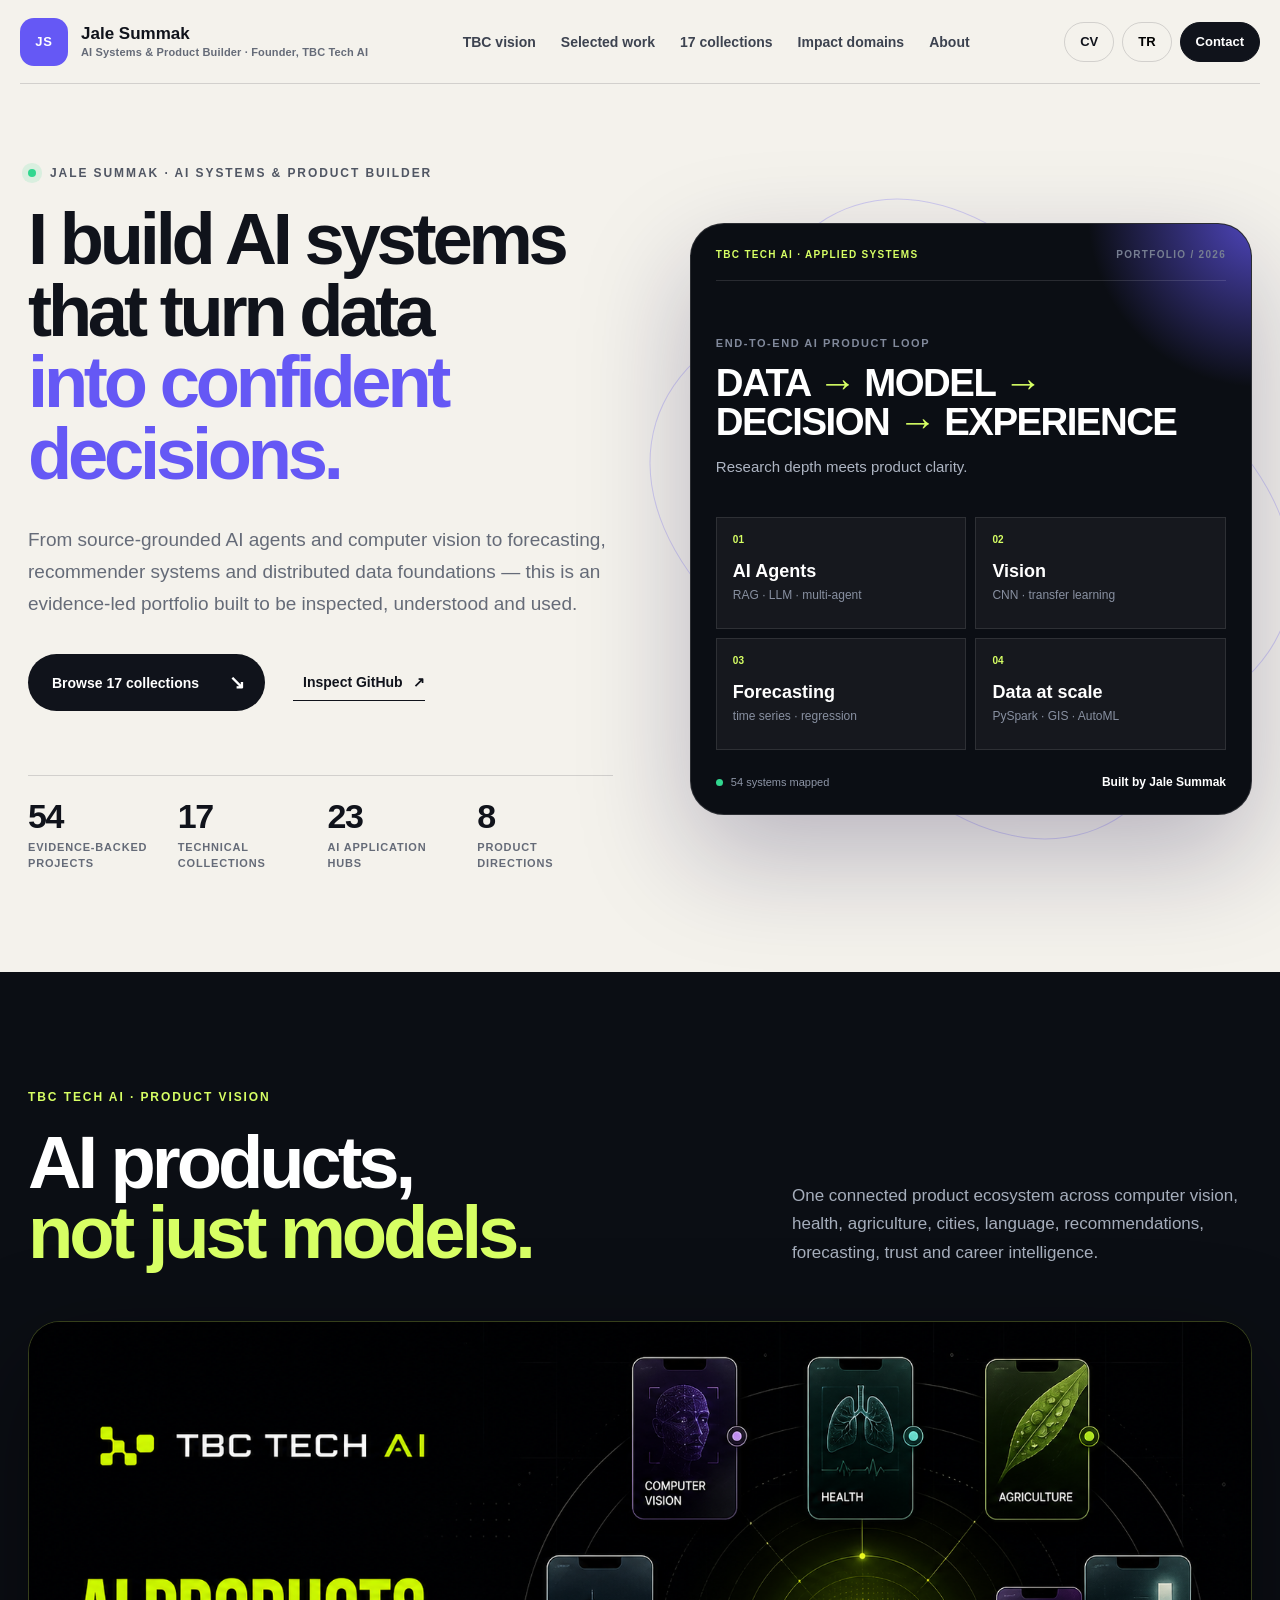
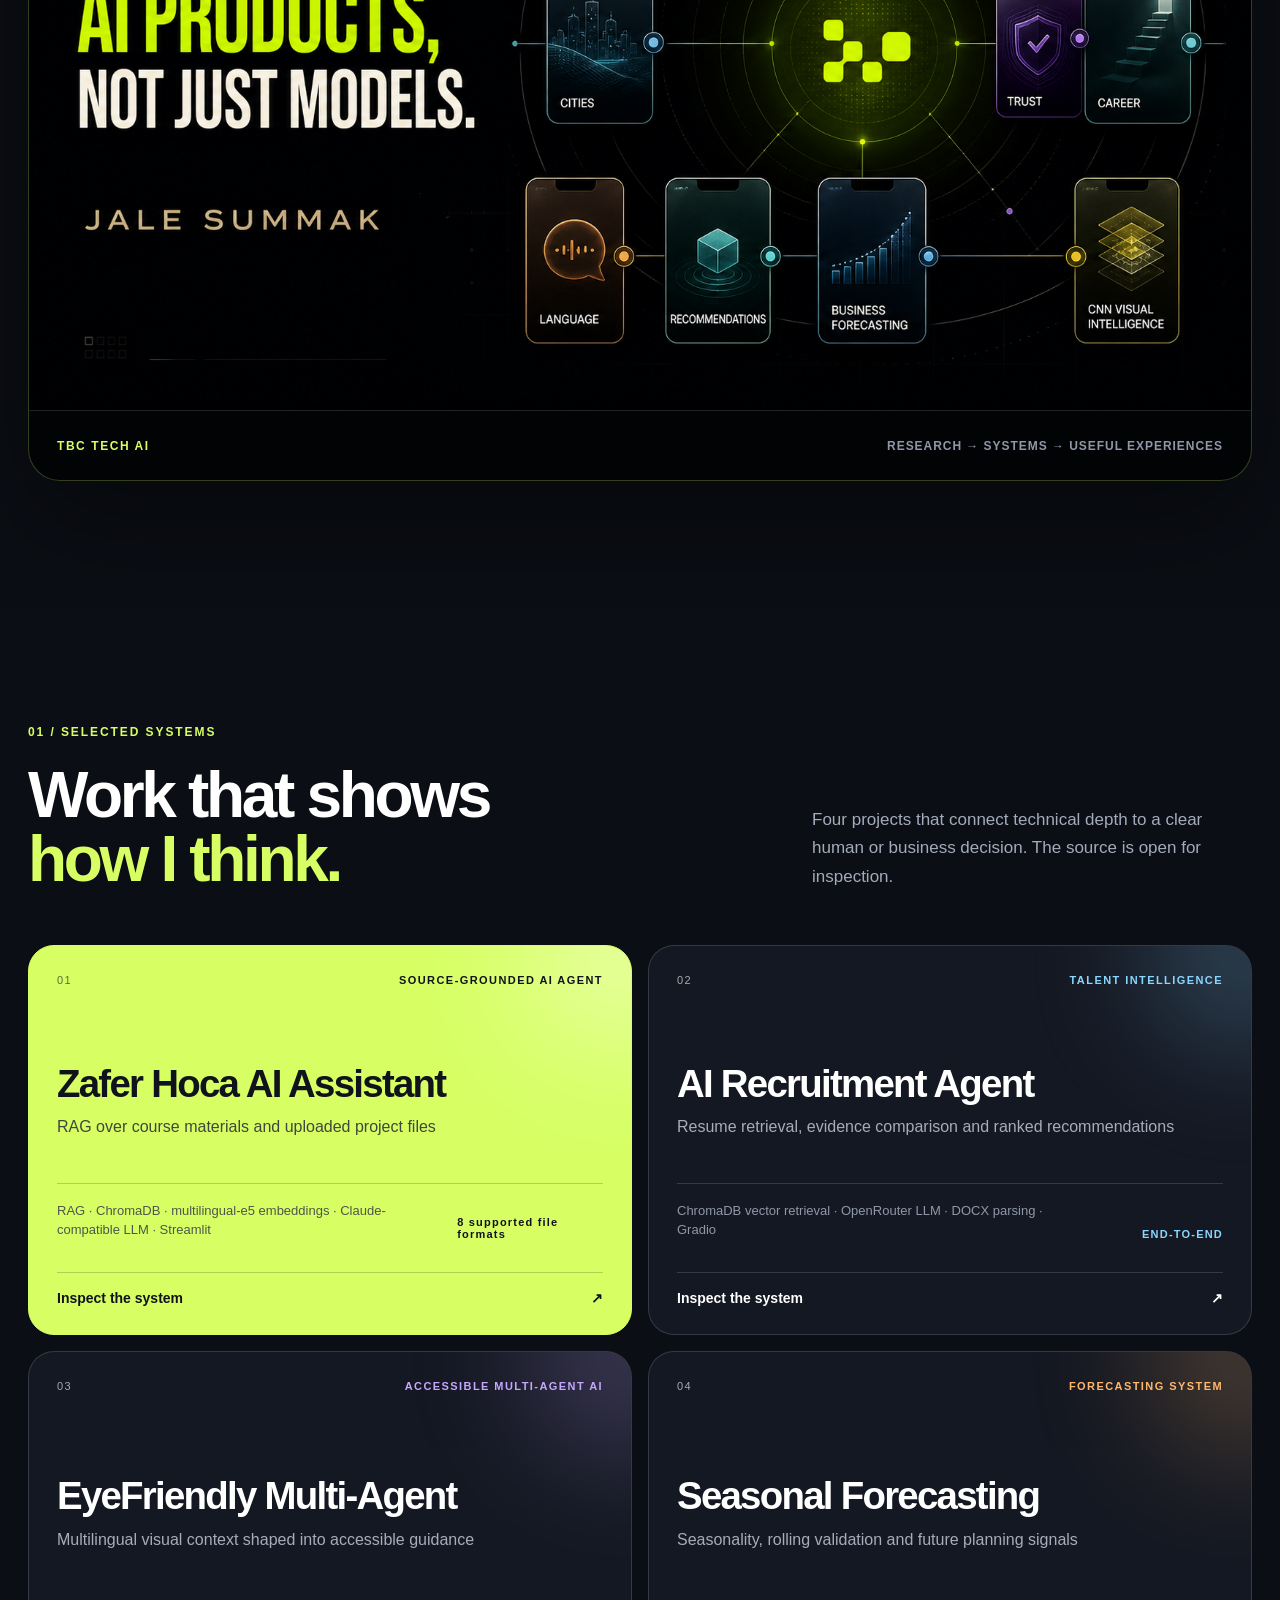
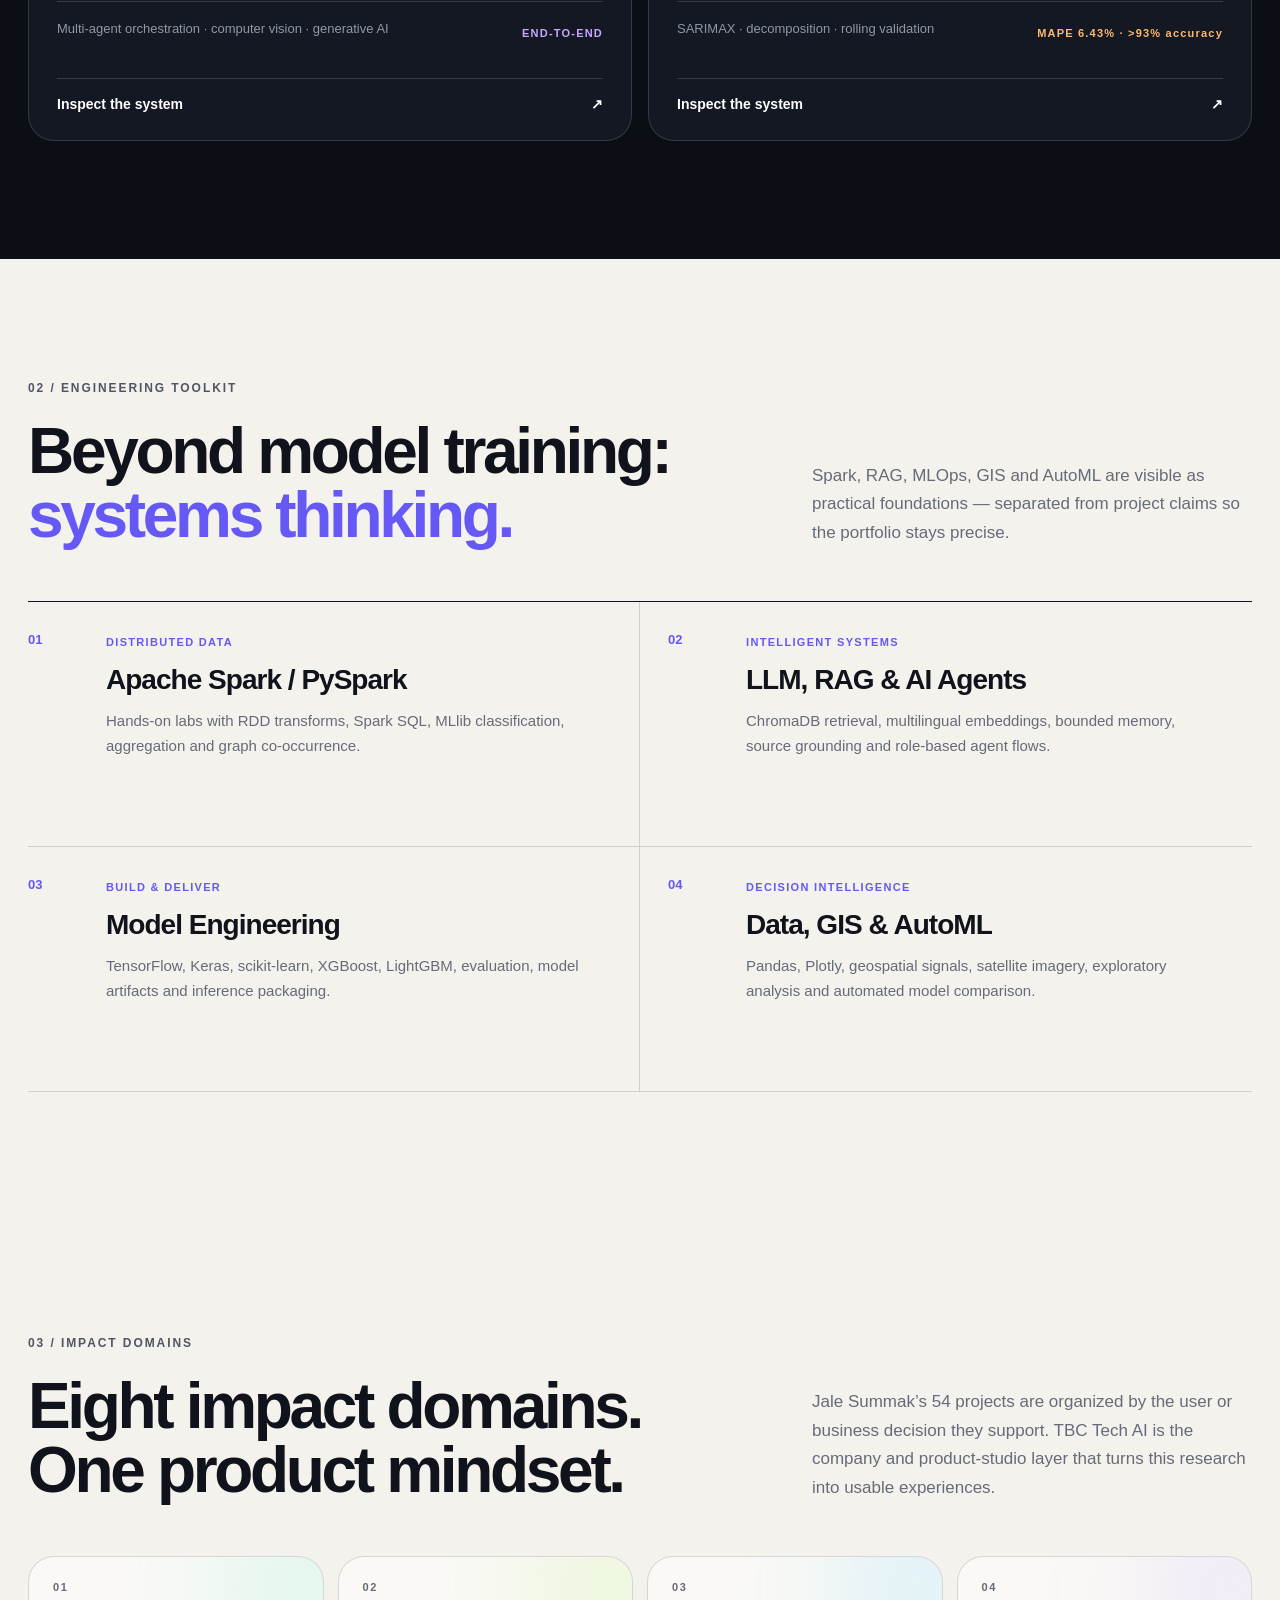
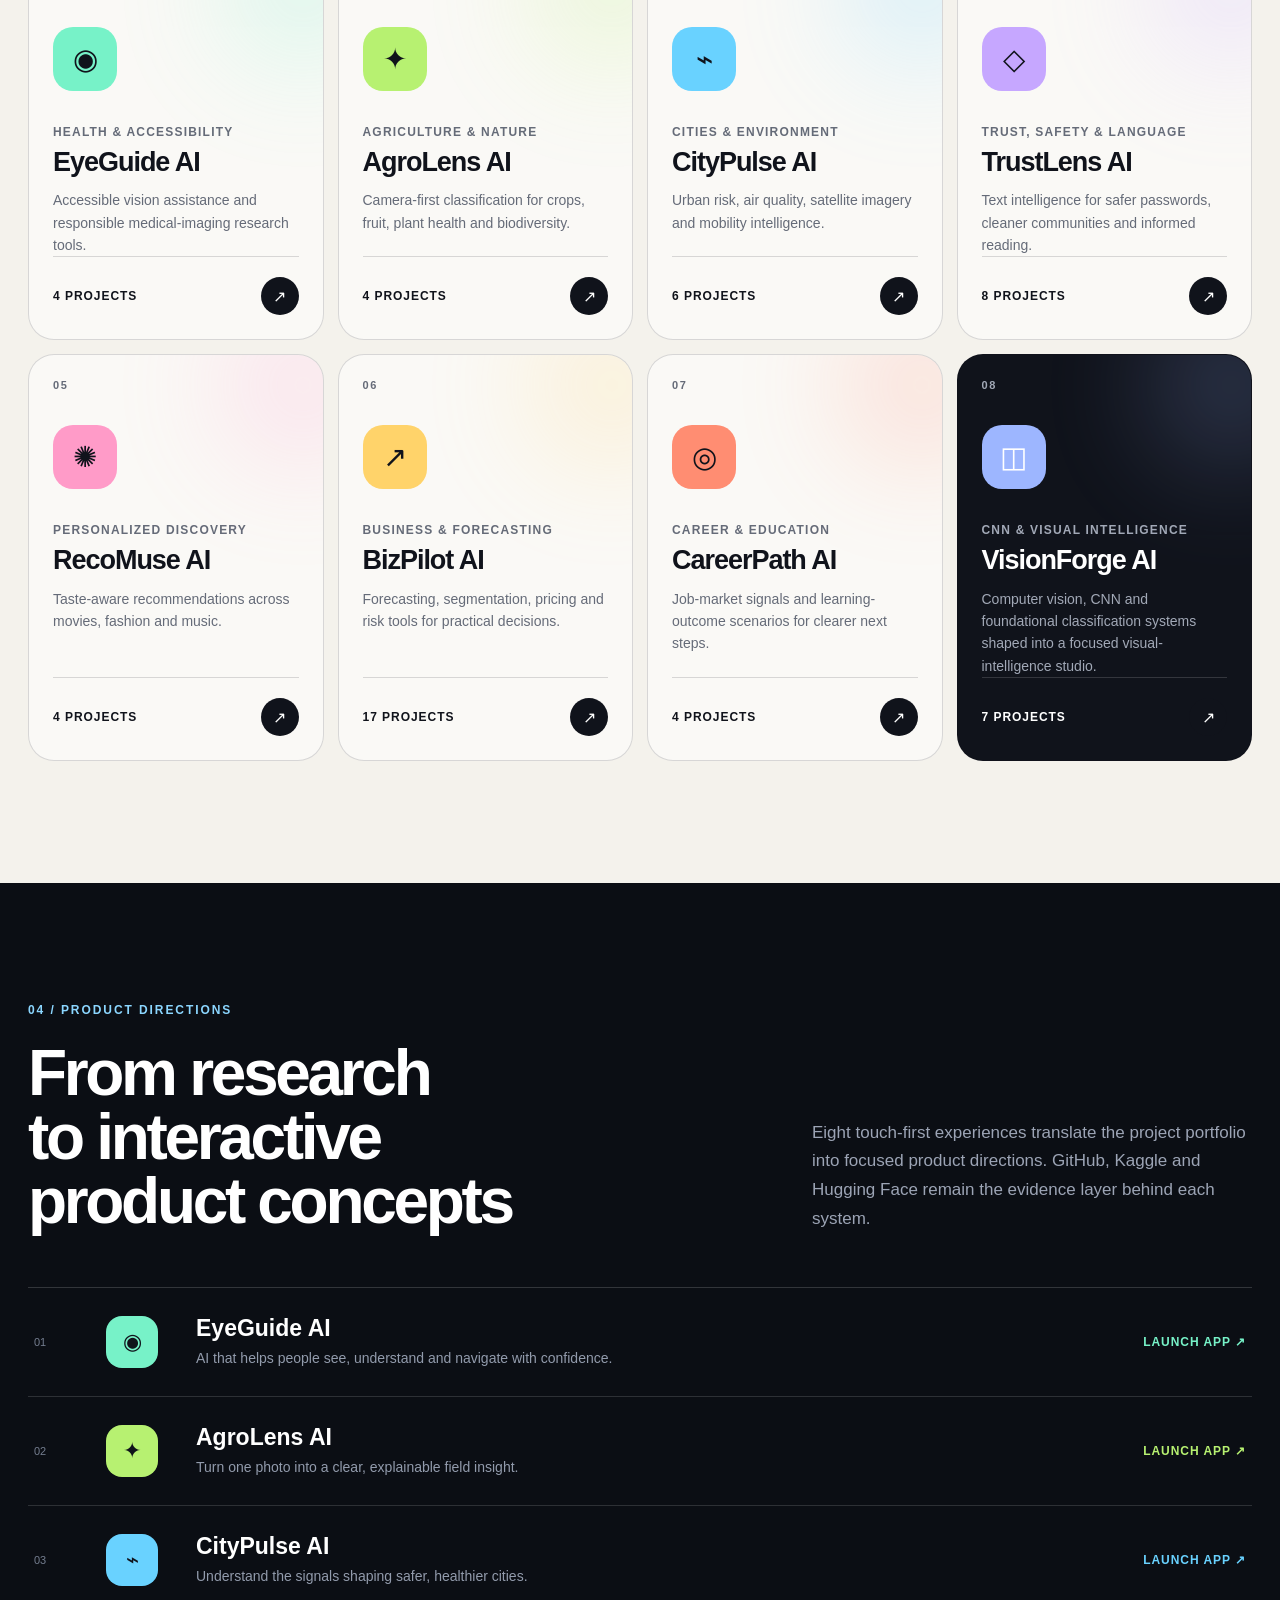
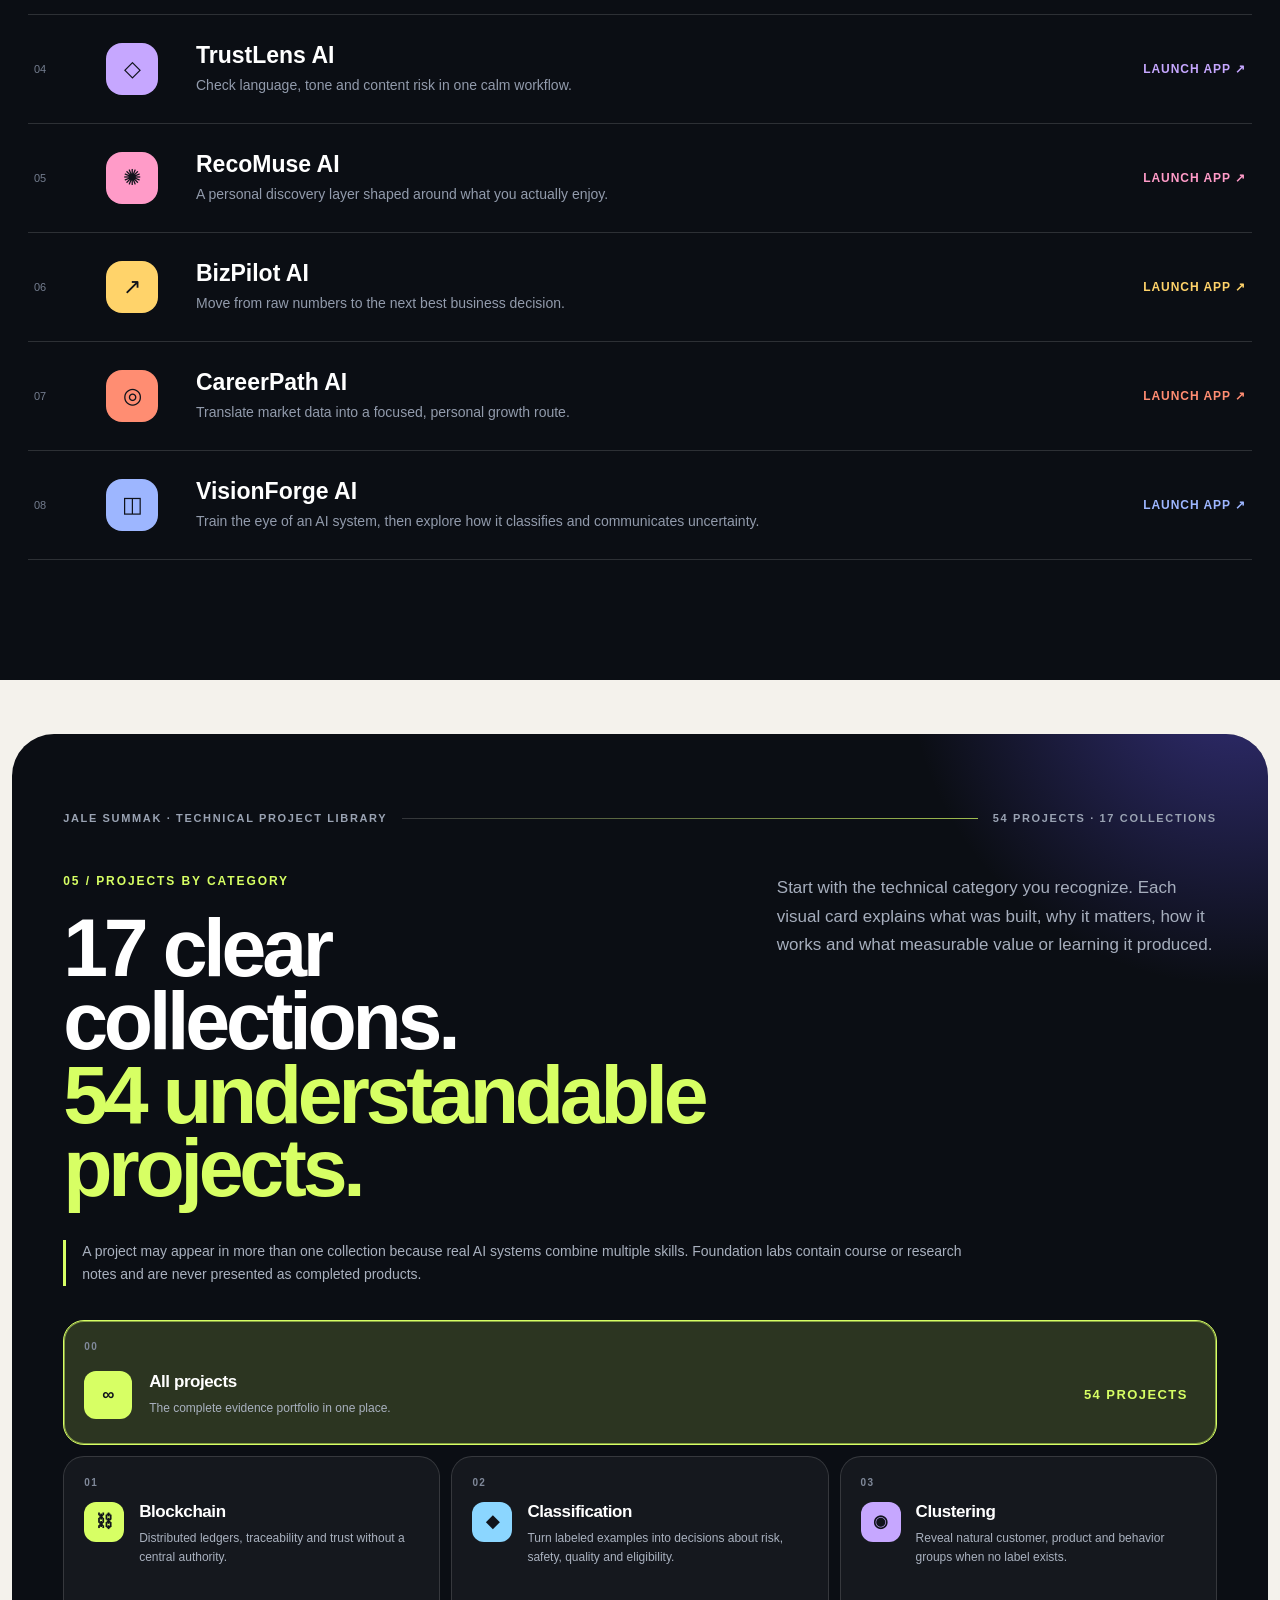
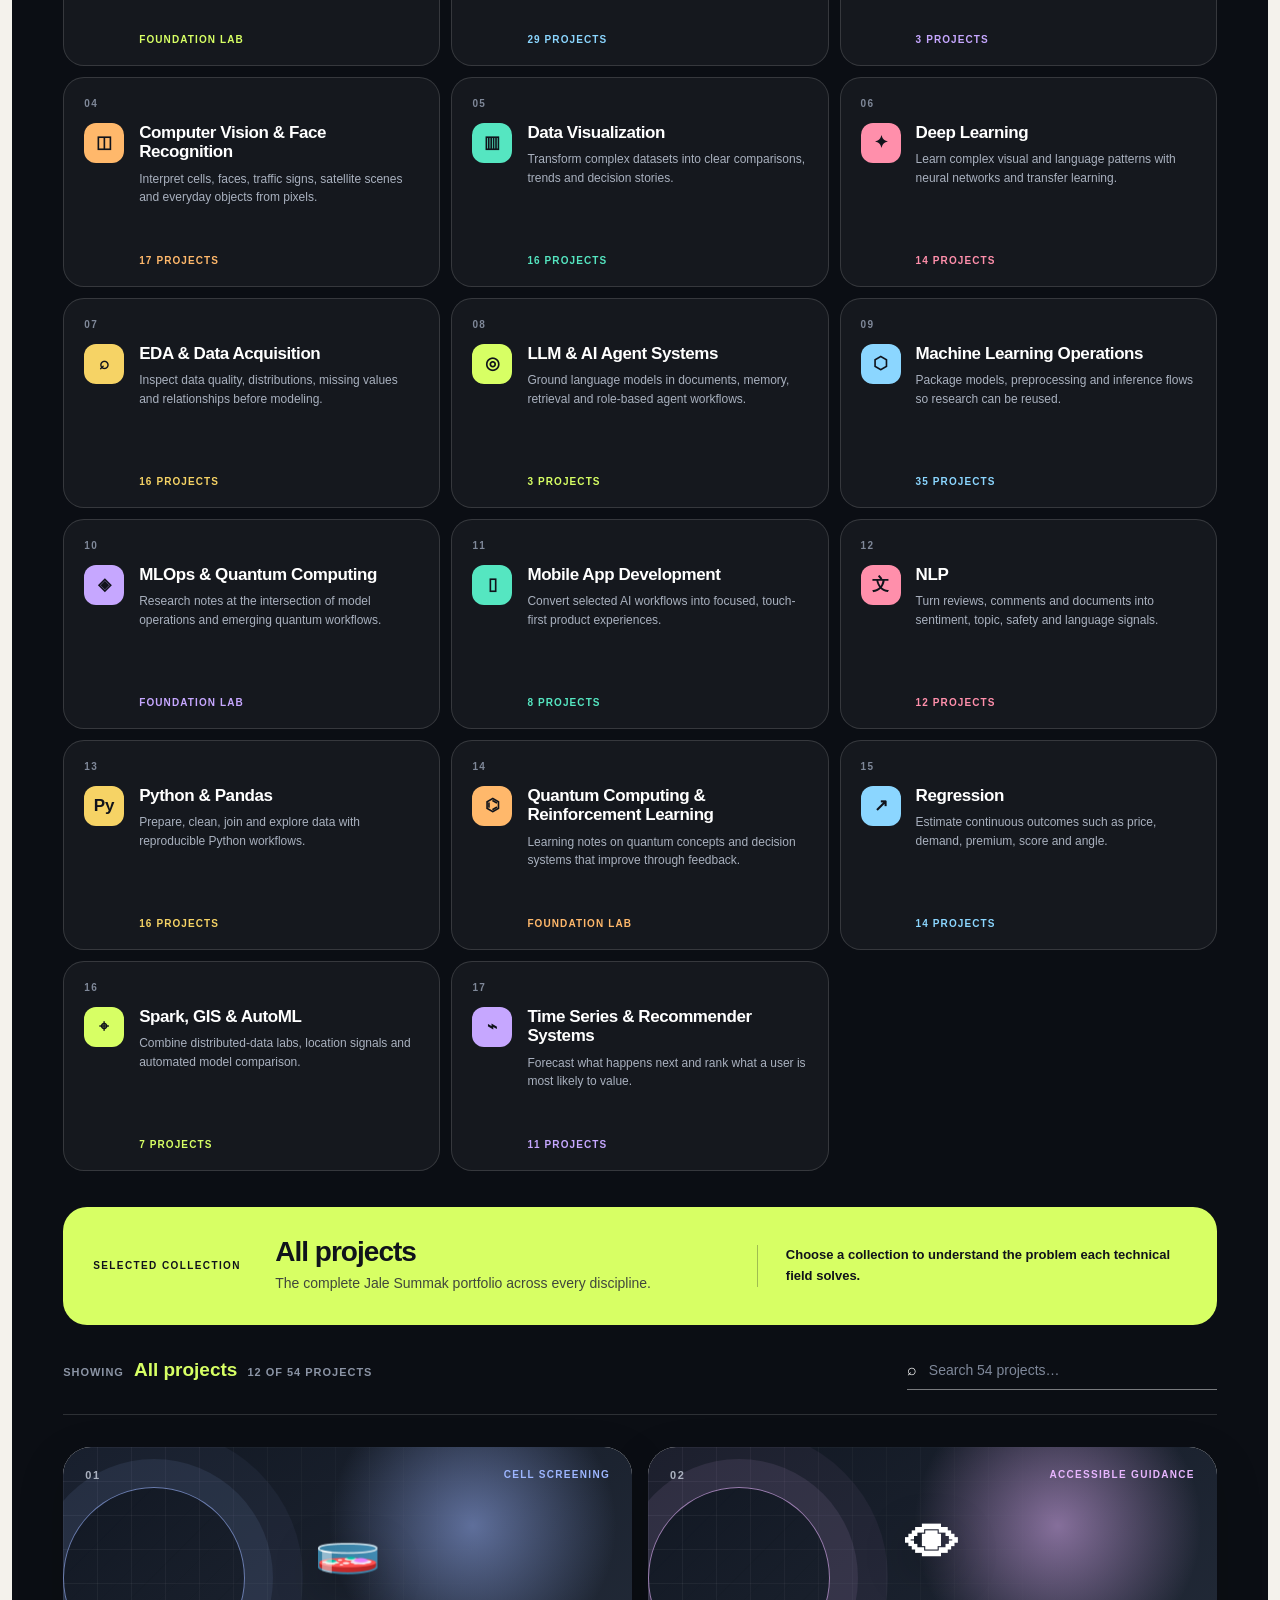
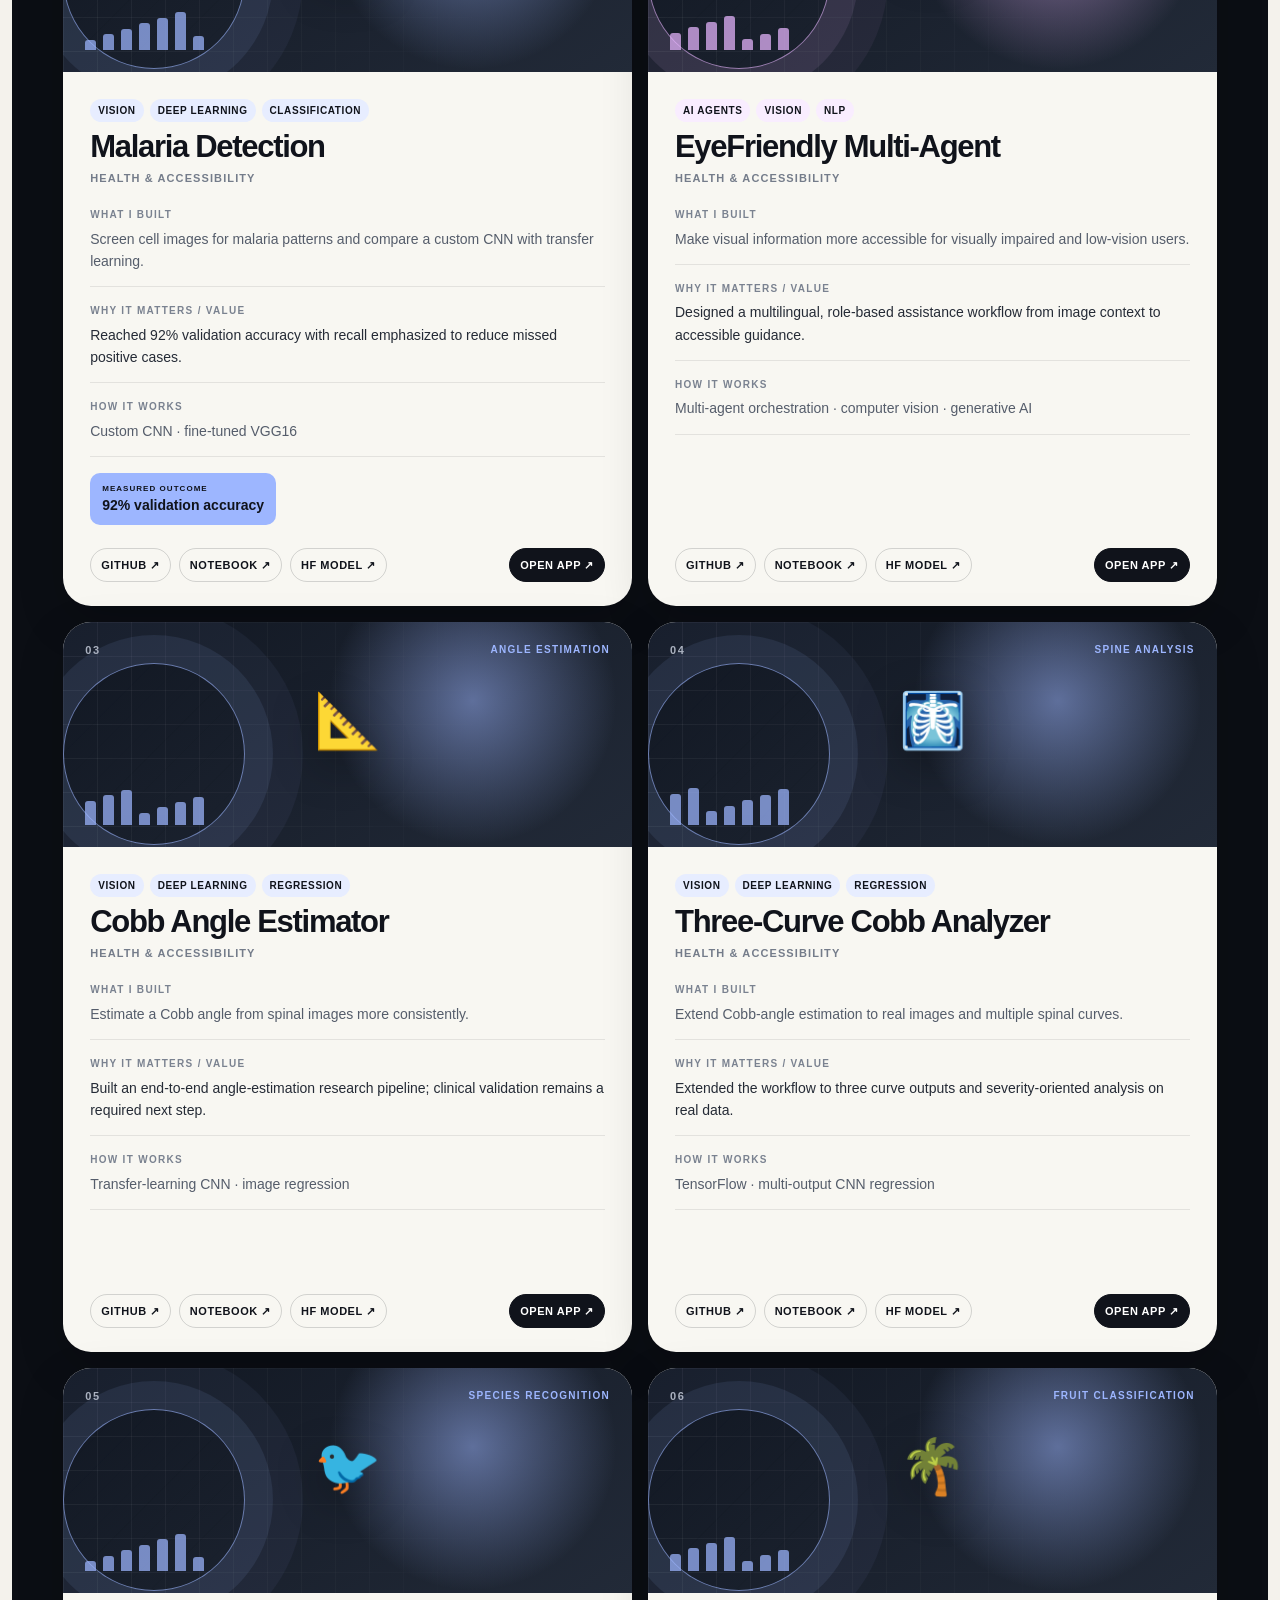
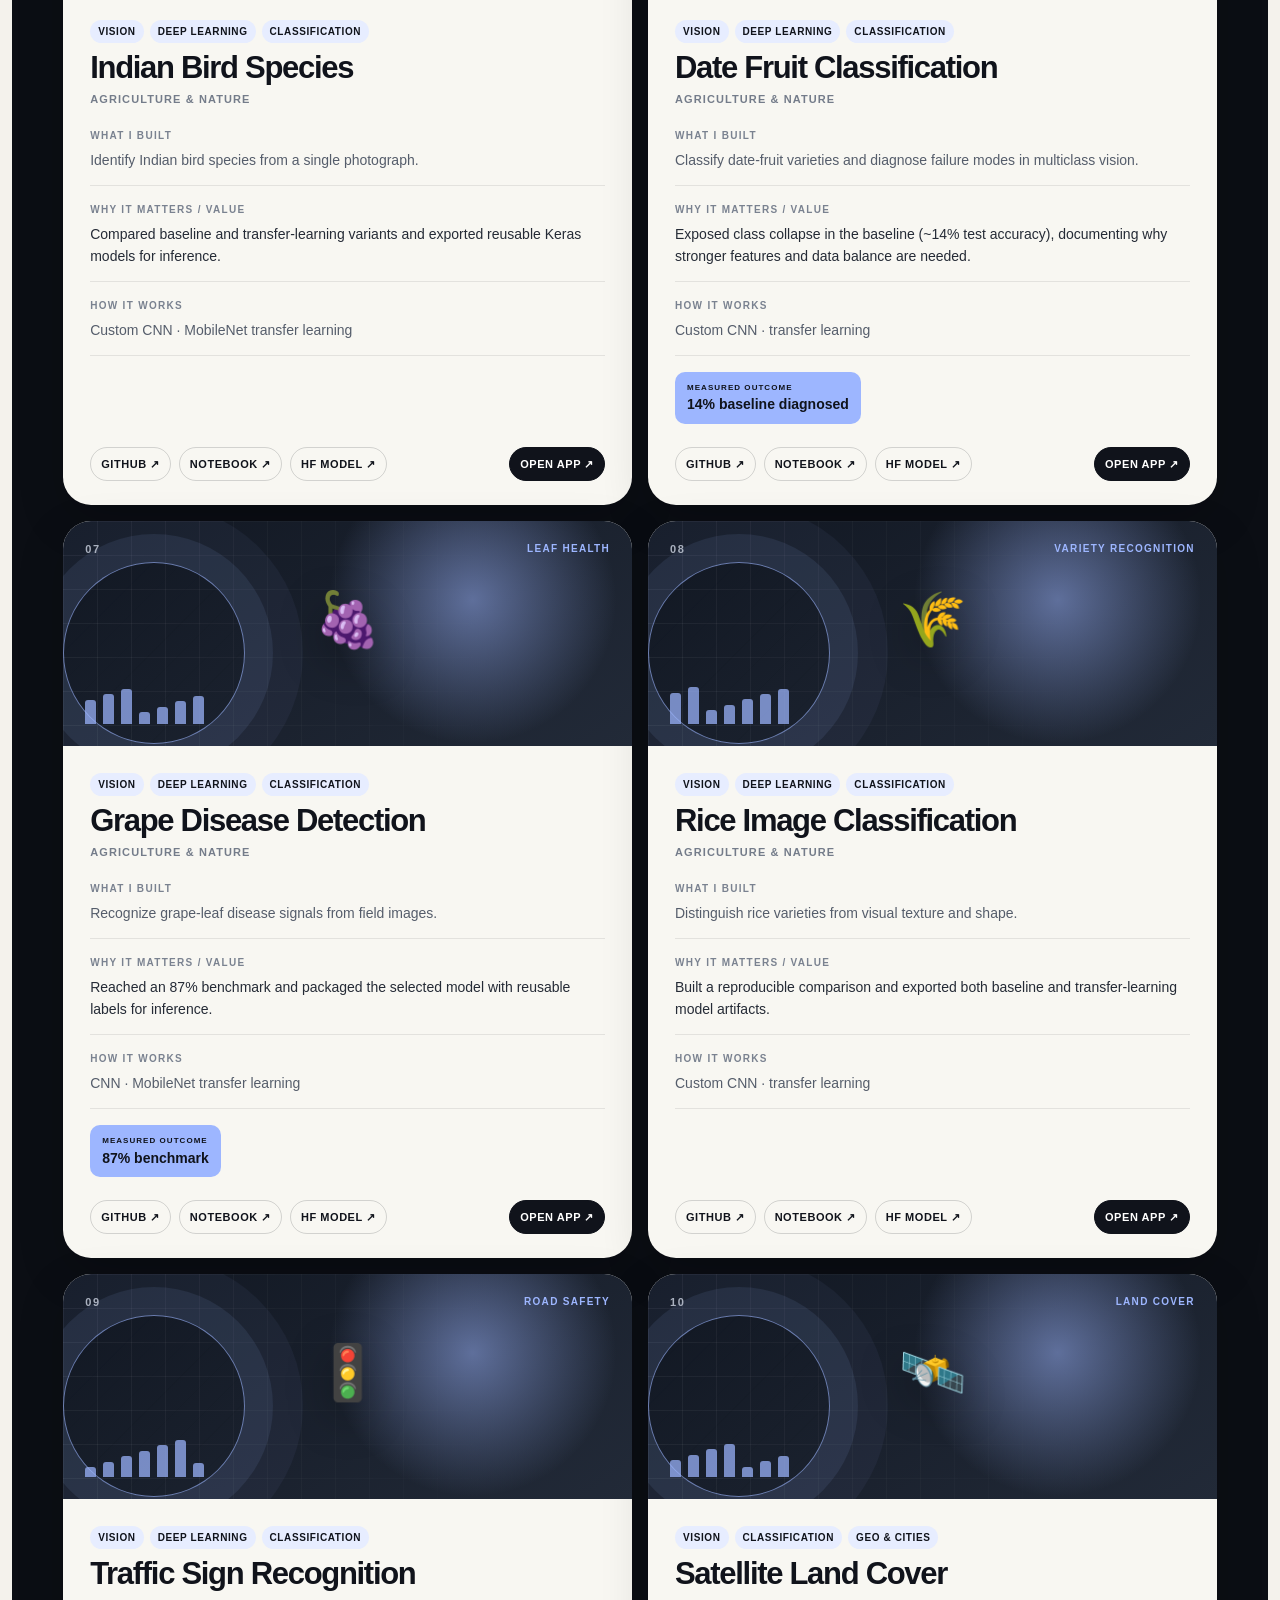
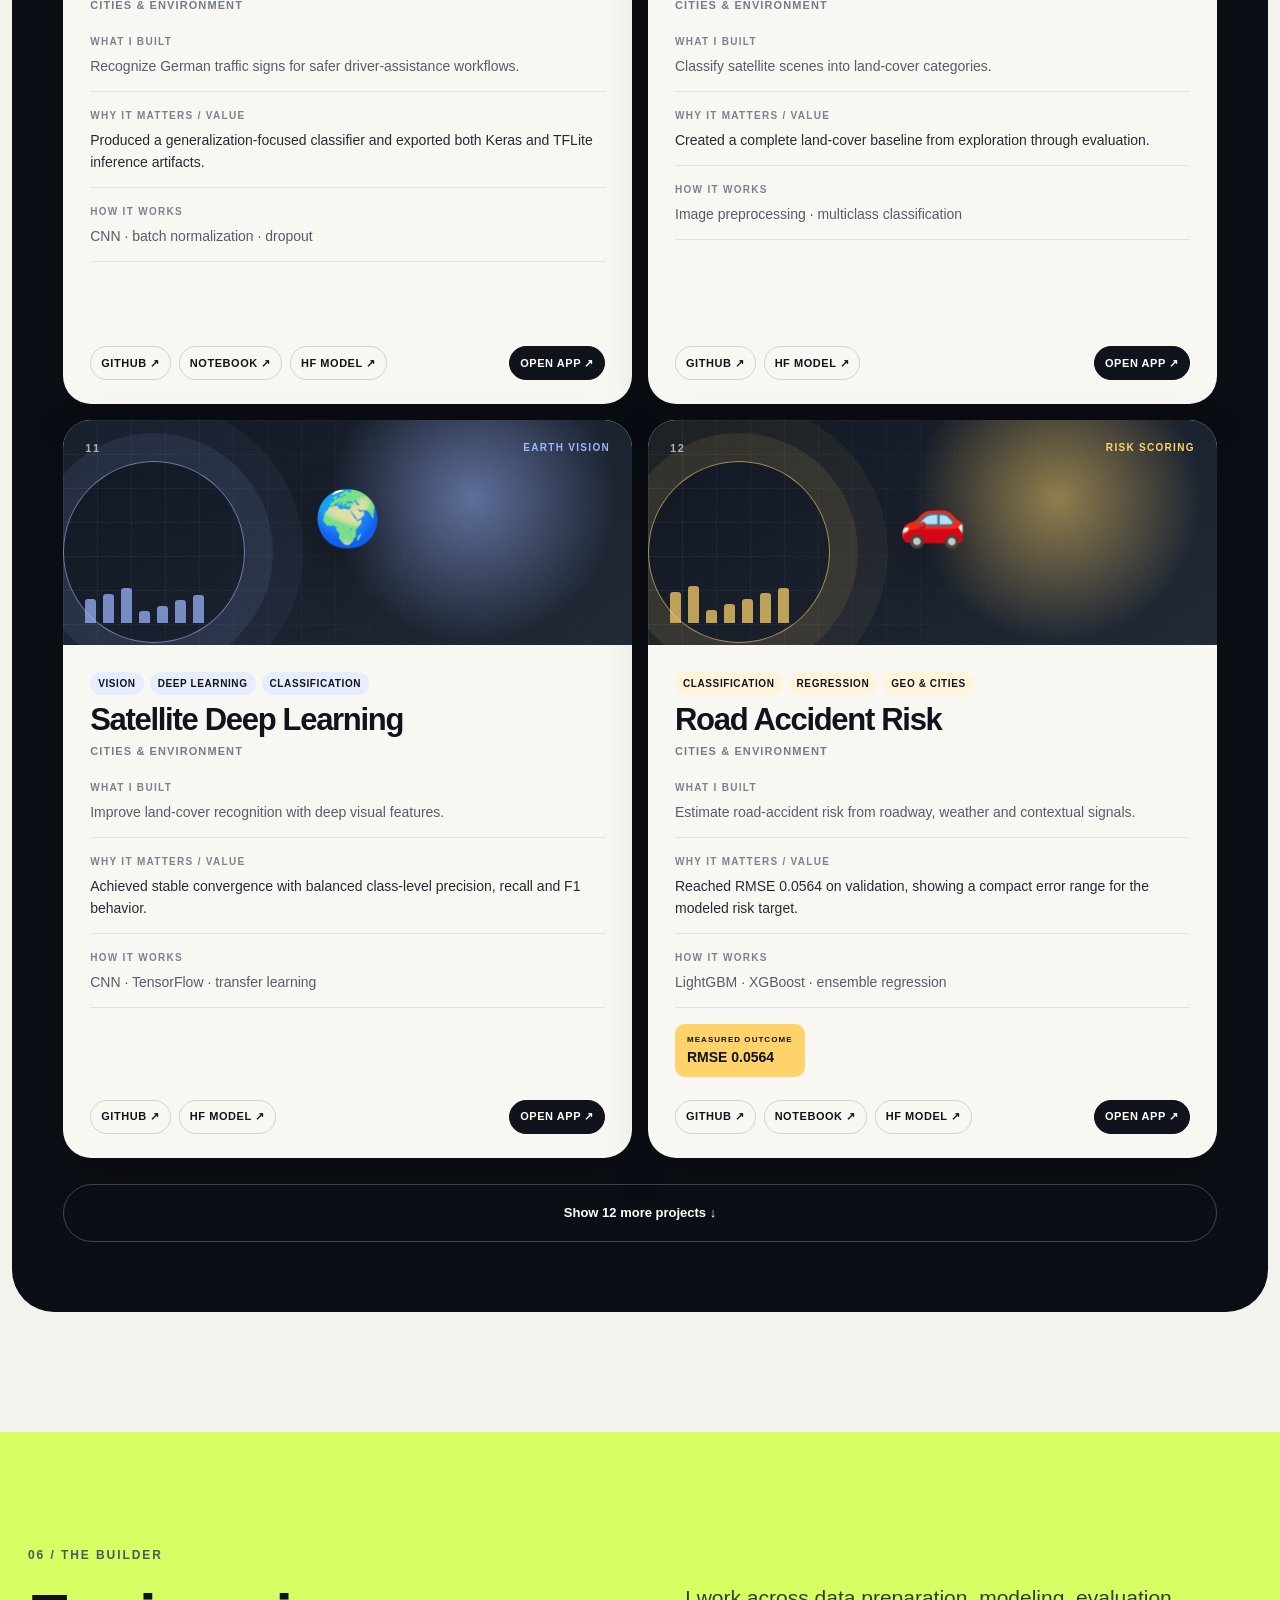
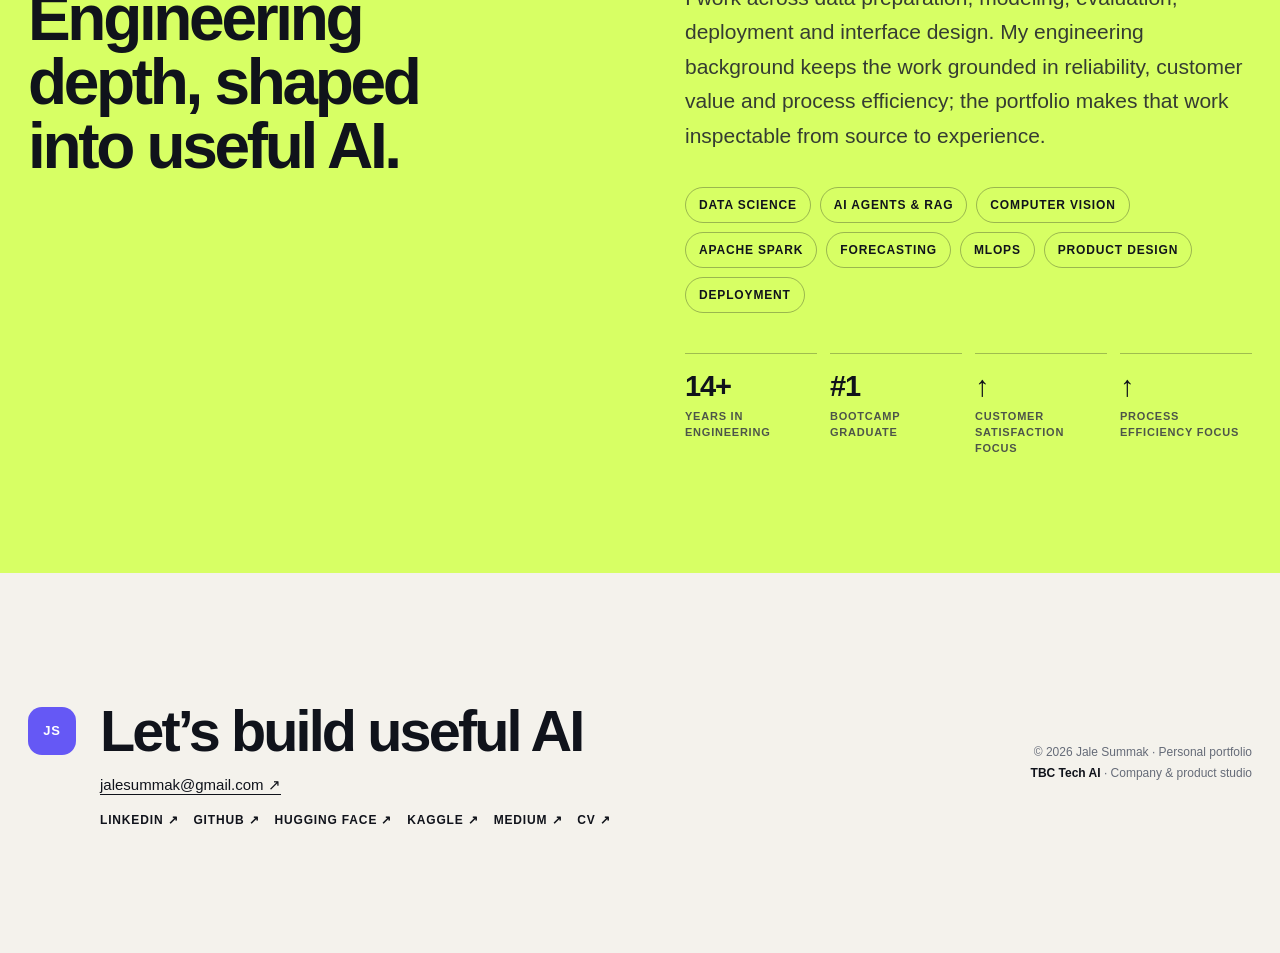
==== commit e86a8181: "Clarify portfolio with category-first project stories" ====
--- a/index.html
+++ b/index.html
@@ -1,4 +1,4 @@
-<!doctype html><html lang="en"><head><meta charset="utf-8"><meta name="viewport" content="width=device-width,initial-scale=1"><meta name="portfolio-version" content="jale-global-portfolio-v2"><title>Jale Summak — AI Systems &amp; Product Builder · Founder, TBC Tech AI</title><meta name="description" content="Jale Summak’s evidence-backed portfolio: 54 AI and data projects spanning RAG agents, computer vision, NLP, forecasting, recommender systems and applied product delivery."><meta name="theme-color" content="#0b0e14"><link rel="manifest" href="/manifest.webmanifest"><link rel="icon" href="/favicon.svg"><meta property="og:type" content="website"><meta property="og:title" content="Jale Summak — AI Systems & Product Builder"><meta property="og:description" content="Jale Summak’s evidence-backed portfolio: 54 AI and data projects spanning RAG agents, computer vision, NLP, forecasting, recommender systems and applied product delivery."><meta property="og:image" content="https://jalesummak.github.io/og-jale-systems-v2.png"><meta property="og:url" content="https://jalesummak.github.io/"><meta name="twitter:card" content="summary_large_image"><meta name="twitter:image" content="https://jalesummak.github.io/og-jale-systems-v2.png"><style>:root {
+<!doctype html><html lang="en"><head><meta charset="utf-8"><meta name="viewport" content="width=device-width,initial-scale=1"><meta name="portfolio-version" content="jale-category-portfolio-v3"><title>Jale Summak — AI Systems &amp; Product Builder · Founder, TBC Tech AI</title><meta name="description" content="Jale Summak’s category-first portfolio: 54 visual AI and data case studies organized across 17 technical collections, with purpose, methods and measurable value."><meta name="theme-color" content="#0b0e14"><link rel="manifest" href="/manifest.webmanifest"><link rel="icon" href="/favicon.svg"><meta property="og:type" content="website"><meta property="og:title" content="Jale Summak — AI Systems & Product Builder"><meta property="og:description" content="Jale Summak’s category-first portfolio: 54 visual AI and data case studies organized across 17 technical collections, with purpose, methods and measurable value."><meta property="og:image" content="https://jalesummak.github.io/og-tbc-tech-ai.png"><meta property="og:url" content="https://jalesummak.github.io/"><meta name="twitter:card" content="summary_large_image"><meta name="twitter:image" content="https://jalesummak.github.io/og-tbc-tech-ai.png"><style>:root {
   --ink: #10131b;
   --deep: #0b0e14;
   --paper: #f4f2ec;
@@ -446,6 +446,133 @@
 .project-links .app-link:hover { background: var(--blue); border-color: var(--blue); }
 .private-pill { background: #e7e4dc; color: #646b76; }
 .empty-state { grid-column: 1 / -1; padding: 48px 0; color: #a7afbd; font-size: 15px; }
+
+/* Category-first project library */
+.collection-note {
+  max-width: 920px;
+  margin: -20px 0 34px;
+  padding-left: 16px;
+  border-left: 3px solid var(--lime);
+  color: #a9b1bf;
+  font-size: 14px;
+  line-height: 1.65;
+}
+.collection-overview {
+  display: grid;
+  grid-template-columns: repeat(3, minmax(0, 1fr));
+  gap: 11px;
+  margin-bottom: 30px;
+}
+.collection-card {
+  min-height: 210px;
+  padding: 20px;
+  border: 1px solid rgba(255, 255, 255, .14);
+  border-radius: 21px;
+  background: rgba(255, 255, 255, .045);
+  color: white;
+  display: grid;
+  grid-template-columns: 42px minmax(0, 1fr);
+  grid-template-rows: auto 1fr auto;
+  gap: 14px 13px;
+  text-align: left;
+  cursor: pointer;
+  transition: transform .18s ease, border-color .18s ease, background .18s ease;
+}
+.collection-card:hover { transform: translateY(-3px); border-color: var(--accent); background: rgba(255, 255, 255, .075); }
+.collection-card.active { border-color: var(--accent); background: color-mix(in srgb, var(--accent) 16%, var(--deep)); box-shadow: inset 0 0 0 1px color-mix(in srgb, var(--accent) 52%, transparent); }
+.collection-index { grid-column: 1 / -1; color: #7f8899; font-size: 10px; font-weight: 850; letter-spacing: .14em; }
+.collection-icon { width: 40px; height: 40px; border-radius: 12px; background: var(--accent); color: var(--ink); display: grid; place-items: center; font-size: 17px; font-weight: 900; }
+.collection-copy { min-width: 0; display: flex; flex-direction: column; gap: 8px; }
+.collection-copy strong { font-size: 17px; line-height: 1.15; letter-spacing: -.025em; }
+.collection-copy small { color: #a9b1bf; font-size: 12px; line-height: 1.55; }
+.collection-count { grid-column: 2; color: var(--accent); font-size: 10px; font-weight: 850; letter-spacing: .11em; text-transform: uppercase; }
+.all-collection { grid-column: 1 / -1; min-height: 125px; grid-template-columns: 52px minmax(0, 1fr) auto; grid-template-rows: auto 1fr; align-items: center; }
+.all-collection .collection-index { grid-column: 1 / -1; }
+.all-collection .collection-icon { width: 48px; height: 48px; }
+.all-collection .collection-copy small { max-width: 740px; }
+.all-collection .collection-count { grid-column: 3; grid-row: 2; padding-right: 8px; font-size: 13px; }
+.collection-explainer {
+  display: grid;
+  grid-template-columns: 150px minmax(0, 1fr) minmax(280px, 430px);
+  gap: 32px;
+  align-items: center;
+  margin: 36px 0 26px;
+  padding: 30px;
+  border-radius: 24px;
+  background: var(--lime);
+  color: var(--ink);
+}
+.collection-explainer > span { font-size: 10px; font-weight: 900; letter-spacing: .14em; }
+.collection-explainer h3 { margin: 0 0 7px; font-size: 28px; line-height: 1.05; letter-spacing: -.035em; }
+.collection-explainer p { margin: 0; color: #40473c; font-size: 14px; line-height: 1.55; }
+.collection-explainer > strong { padding-left: 28px; border-left: 1px solid rgba(16, 19, 27, .28); font-size: 13px; line-height: 1.6; }
+
+.project-row {
+  min-height: 730px;
+  display: flex;
+  flex-direction: column;
+  border-radius: 28px;
+}
+.project-visual {
+  min-height: 225px;
+  padding: 22px;
+  background:
+    radial-gradient(circle at 72% 35%, color-mix(in srgb, var(--accent) 52%, transparent), transparent 33%),
+    linear-gradient(145deg, #111722, #222a38);
+  color: white;
+  display: grid;
+  grid-template-columns: 1fr auto;
+  grid-template-rows: auto 1fr auto;
+  position: relative;
+  overflow: hidden;
+}
+.project-visual::before {
+  content: "";
+  position: absolute;
+  inset: 0;
+  background-image: linear-gradient(rgba(255,255,255,.055) 1px, transparent 1px), linear-gradient(90deg, rgba(255,255,255,.055) 1px, transparent 1px);
+  background-size: 34px 34px;
+  mask-image: linear-gradient(90deg, black, transparent 80%);
+}
+.project-visual::after {
+  content: "";
+  width: 180px;
+  height: 180px;
+  position: absolute;
+  right: 9%;
+  top: 18%;
+  border: 1px solid color-mix(in srgb, var(--accent) 62%, transparent);
+  border-radius: 50%;
+  box-shadow: 0 0 0 28px color-mix(in srgb, var(--accent) 9%, transparent), 0 0 0 58px color-mix(in srgb, var(--accent) 5%, transparent);
+}
+.project-visual > * { position: relative; z-index: 2; }
+.project-visual .project-number { color: #aab1bf; font-size: 11px; font-weight: 850; letter-spacing: .15em; }
+.visual-label { justify-self: end; color: var(--accent); font-size: 10px; font-weight: 900; letter-spacing: .13em; }
+.visual-icon { grid-column: 1 / -1; align-self: center; justify-self: center; font-family: "Segoe UI Emoji", "Segoe UI Symbol", sans-serif; font-size: 72px; line-height: 1; filter: drop-shadow(0 13px 22px rgba(0,0,0,.32)); }
+.visual-bars { grid-column: 1 / -1; height: 42px; display: flex; align-items: flex-end; gap: 7px; }
+.visual-bars i { width: 11px; min-height: 5px; border-radius: 3px 3px 0 0; background: var(--accent); opacity: .72; }
+.project-card-body { flex: 1; padding: 27px 27px 24px; }
+.project-title strong { font-size: 31px; }
+.project-title small { color: #747c8a; }
+.project-evidence { gap: 16px; }
+.project-evidence p { padding-bottom: 14px; border-bottom: 1px solid rgba(16, 19, 27, .09); font-size: 14px; }
+.project-evidence p b { color: #7a8290; }
+.metric-chip { padding: 11px 12px; flex-direction: column; gap: 4px; font-size: 14px; line-height: 1.2; }
+.metric-chip small { font-size: 8px; letter-spacing: .13em; }
+.load-more {
+  width: 100%;
+  min-height: 58px;
+  margin-top: 26px;
+  border: 1px solid rgba(255, 255, 255, .22);
+  border-radius: 999px;
+  background: transparent;
+  color: white;
+  font-size: 13px;
+  font-weight: 850;
+  cursor: pointer;
+}
+.load-more:hover { border-color: var(--lime); color: var(--lime); }
+.load-more[hidden] { display: none; }
 
 .about-section { padding: 116px 0; background: var(--lime); }
 .about-grid { display: grid; grid-template-columns: 1fr 1fr; gap: 90px; }
@@ -555,8 +682,10 @@
   .hero-copy { max-width: 900px; }
   .hero-visual { min-height: 650px; }
   .category-grid { grid-template-columns: 1fr 1fr; }
+  .collection-overview { grid-template-columns: 1fr 1fr; }
+  .all-collection { grid-column: 1 / -1; }
   .project-list { grid-template-columns: 1fr; }
-  .project-row { grid-template-columns: 170px minmax(0, 1fr); min-height: 455px; }
+  .project-row { display: flex; min-height: 690px; }
   .product-hero { grid-template-columns: 1fr; justify-items: center; }
   .product-hero-copy { text-align: center; }
   .product-meta { justify-content: center; }
@@ -594,13 +723,21 @@
   .section-heading h2, .about-grid h2 { font-size: 43px; }
   .section-heading > p { font-size: 16px; }
   .flagship-section, .toolkit-section, .product-section, .mobile-suite { padding-block: 84px; }
-  .flagship-grid, .toolkit-grid, .category-grid, .capability-overview { grid-template-columns: 1fr; }
+  .flagship-grid, .toolkit-grid, .category-grid, .capability-overview, .collection-overview { grid-template-columns: 1fr; }
   .flagship-card { min-height: 350px; }
   .toolkit-grid article, .toolkit-grid article:nth-child(even) { min-height: 215px; padding: 26px 0; border-right: 0; }
   .category-card { min-height: 320px; }
   .suite-row { grid-template-columns: 42px 60px 1fr; }
   .suite-link { grid-column: 3; text-align: left; }
   .all-capability { grid-column: auto; }
+  .all-collection { grid-column: auto; min-height: 190px; grid-template-columns: 42px minmax(0, 1fr); grid-template-rows: auto 1fr auto; }
+  .all-collection .collection-index { grid-column: 1 / -1; }
+  .all-collection .collection-icon { width: 40px; height: 40px; }
+  .all-collection .collection-count { grid-column: 2; grid-row: auto; padding: 0; font-size: 10px; }
+  .collection-card { min-height: 190px; }
+  .collection-explainer { grid-template-columns: 1fr; gap: 15px; padding: 23px; }
+  .collection-explainer > strong { padding: 15px 0 0; border-left: 0; border-top: 1px solid rgba(16, 19, 27, .25); }
+  .collection-note { margin-top: -8px; }
   .explorer-section { width: calc(100% - 12px); margin-block: 18px 82px; padding: 52px 15px 34px; border-radius: 30px; }
   .atlas-signature { margin-bottom: 35px; font-size: 8px; gap: 9px; }
   .explorer-section .section-heading h2 { font-size: 48px; }
@@ -613,11 +750,11 @@
   .project-tools { align-items: stretch; flex-direction: column; }
   .search-box { width: 100%; order: 1; }
   .active-filter { order: 2; }
-  .project-row { min-height: 580px; grid-template-columns: 92px minmax(0, 1fr); }
-  .project-visual { padding: 16px 12px; }
-  .project-visual b { font-size: 38px; }
-  .project-visual small { font-size: 8px; }
-  .project-card-body { padding: 21px 16px 18px; gap: 19px; }
+  .project-row { min-height: 720px; display: flex; }
+  .project-visual { min-height: 190px; padding: 17px; }
+  .visual-icon { font-size: 58px; }
+  .visual-bars { height: 32px; }
+  .project-card-body { padding: 22px 18px 19px; gap: 19px; }
   .project-title strong { font-size: 23px; }
   .project-evidence p { font-size: 13px; }
   .project-links { gap: 7px; }
@@ -652,21 +789,24 @@
   outline-offset: 3px;
 }
 </style></head><body><main>
-    <header class="site-header"><a class="brand personal-brand" href="#top" aria-label="Jale Summak home"><span>JS</span><strong>Jale Summak<small>AI Systems & Product Builder · Founder, TBC Tech AI</small></strong></a><nav aria-label="Primary navigation"><a href="#vision">TBC vision</a><a href="#work">Selected work</a><a href="#capabilities">Capabilities</a><a href="#products"><span data-i18n="products">Impact domains</span></a><a href="#projects"><span data-i18n="atlas">Project atlas</span></a><a href="#about"><span data-i18n="about">About</span></a></nav><div class="header-actions"><a class="lang-toggle" href="/cv.pdf" target="_blank" rel="noreferrer">CV</a><button class="lang-toggle" type="button" data-lang>TR</button><a class="mini-cta" href="mailto:jalesummak@gmail.com">Contact</a></div></header>
-    <section id="top" class="hero section-shell"><div class="hero-copy"><p class="eyebrow"><span class="status-dot"></span><span data-i18n="eyebrow">JALE SUMMAK · AI SYSTEMS & PRODUCT BUILDER</span></p><h1 data-i18n="headline">I build AI systems that turn data<br><em>into confident decisions.</em></h1><p class="hero-intro"><span data-i18n="intro">From source-grounded AI agents and computer vision to forecasting, recommender systems and distributed data foundations — this is an evidence-led portfolio built to be inspected, understood and used.</span></p><div class="hero-actions"><a class="primary-button" href="#work"><span data-i18n="explore">See selected systems</span><span>↘</span></a><a class="text-button" href="https://github.com/jalesummak" target="_blank" rel="noreferrer"><span data-i18n="source">Inspect GitHub</span><span>↗</span></a></div><div class="metrics" aria-label="Portfolio metrics"><div><strong>54</strong><span>evidence-backed projects</span></div><div><strong>23</strong><span>AI application hubs</span></div><div><strong>49</strong><span>public Kaggle notebooks</span></div><div><strong>8</strong><span>product directions</span></div></div></div>
+    <header class="site-header"><a class="brand personal-brand" href="#top" aria-label="Jale Summak home"><span>JS</span><strong>Jale Summak<small>AI Systems & Product Builder · Founder, TBC Tech AI</small></strong></a><nav aria-label="Primary navigation"><a href="#vision">TBC vision</a><a href="#work">Selected work</a><a href="#projects">17 collections</a><a href="#products"><span data-i18n="products">Impact domains</span></a><a href="#about"><span data-i18n="about">About</span></a></nav><div class="header-actions"><a class="lang-toggle" href="/cv.pdf" target="_blank" rel="noreferrer">CV</a><button class="lang-toggle" type="button" data-lang>TR</button><a class="mini-cta" href="mailto:jalesummak@gmail.com">Contact</a></div></header>
+    <section id="top" class="hero section-shell"><div class="hero-copy"><p class="eyebrow"><span class="status-dot"></span><span data-i18n="eyebrow">JALE SUMMAK · AI SYSTEMS & PRODUCT BUILDER</span></p><h1 data-i18n="headline">I build AI systems that turn data<br><em>into confident decisions.</em></h1><p class="hero-intro"><span data-i18n="intro">From source-grounded AI agents and computer vision to forecasting, recommender systems and distributed data foundations — this is an evidence-led portfolio built to be inspected, understood and used.</span></p><div class="hero-actions"><a class="primary-button" href="#projects">Browse 17 collections<span>↘</span></a><a class="text-button" href="https://github.com/jalesummak" target="_blank" rel="noreferrer"><span data-i18n="source">Inspect GitHub</span><span>↗</span></a></div><div class="metrics" aria-label="Portfolio metrics"><div><strong>54</strong><span>evidence-backed projects</span></div><div><strong>17</strong><span>technical collections</span></div><div><strong>23</strong><span>AI application hubs</span></div><div><strong>8</strong><span>product directions</span></div></div></div>
     <div class="hero-visual" aria-label="Jale Summak AI system map"><div class="hero-board"><div class="board-top"><span>TBC TECH AI · APPLIED SYSTEMS</span><i>PORTFOLIO / 2026</i></div><div class="board-core"><small>END-TO-END AI PRODUCT LOOP</small><strong>DATA <i>→</i> MODEL <i>→</i> DECISION <i>→</i> EXPERIENCE</strong><p>Research depth meets product clarity.</p></div><div class="board-grid"><div><span>01</span><b>AI Agents</b><small>RAG · LLM · multi-agent</small></div><div><span>02</span><b>Vision</b><small>CNN · transfer learning</small></div><div><span>03</span><b>Forecasting</b><small>time series · regression</small></div><div><span>04</span><b>Data at scale</b><small>PySpark · GIS · AutoML</small></div></div><div class="board-foot"><span><i></i>54 systems mapped</span><strong>Built by Jale Summak</strong></div></div><div class="board-orbit orbit-a"></div><div class="board-orbit orbit-b"></div></div></section>
     <section id="vision" class="tbc-vision-section" aria-labelledby="tbc-vision-title"><div class="section-shell"><div class="tbc-vision-heading"><div><p class="section-kicker">TBC TECH AI · PRODUCT VISION</p><h2 id="tbc-vision-title">AI products,<br><em>not just models.</em></h2></div><p>One connected product ecosystem across computer vision, health, agriculture, cities, language, recommendations, forecasting, trust and career intelligence.</p></div><figure class="tbc-vision-frame"><img src="/og-tbc-tech-ai.png" alt="TBC Tech AI product ecosystem connecting AI application areas including computer vision, health, agriculture, cities, language, recommendations, forecasting, trust and career" width="1672" height="941"><figcaption><strong>TBC Tech AI</strong><span>Research → systems → useful experiences</span></figcaption></figure></div></section>
     <section id="work" class="flagship-section"><div class="section-shell"><div class="section-heading"><div><p class="section-kicker">01 / SELECTED SYSTEMS</p><h2>Work that shows<br><em>how I think.</em></h2></div><p>Four projects that connect technical depth to a clear human or business decision. The source is open for inspection.</p></div><div class="flagship-grid"><article class="flagship-card flagship-primary" style="--accent:#c8ff5b"><div class="flagship-top"><span>01</span><b>SOURCE-GROUNDED AI AGENT</b></div><div><h3>Zafer Hoca AI Assistant</h3><p>RAG over course materials and uploaded project files</p></div><div class="flagship-proof"><span>RAG · ChromaDB · multilingual-e5 embeddings · Claude-compatible LLM · Streamlit</span><strong>8 supported file formats</strong></div><a href="https://github.com/jalesummak/zafer-hoca-asistan" target="_blank" rel="noreferrer" aria-label="Inspect Zafer Hoca AI Assistant on GitHub">Inspect the system <span>↗</span></a></article><article class="flagship-card " style="--accent:#8bd6ff"><div class="flagship-top"><span>02</span><b>TALENT INTELLIGENCE</b></div><div><h3>AI Recruitment Agent</h3><p>Resume retrieval, evidence comparison and ranked recommendations</p></div><div class="flagship-proof"><span>ChromaDB vector retrieval · OpenRouter LLM · DOCX parsing · Gradio</span><strong>END-TO-END</strong></div><a href="https://github.com/jalesummak/ai-recruitment-agent" target="_blank" rel="noreferrer" aria-label="Inspect AI Recruitment Agent on GitHub">Inspect the system <span>↗</span></a></article><article class="flagship-card " style="--accent:#c6a7ff"><div class="flagship-top"><span>03</span><b>ACCESSIBLE MULTI-AGENT AI</b></div><div><h3>EyeFriendly Multi-Agent</h3><p>Multilingual visual context shaped into accessible guidance</p></div><div class="flagship-proof"><span>Multi-agent orchestration · computer vision · generative AI</span><strong>END-TO-END</strong></div><a href="https://github.com/jalesummak/eyefriendly-multi-agent" target="_blank" rel="noreferrer" aria-label="Inspect EyeFriendly Multi-Agent on GitHub">Inspect the system <span>↗</span></a></article><article class="flagship-card " style="--accent:#ffb86b"><div class="flagship-top"><span>04</span><b>FORECASTING SYSTEM</b></div><div><h3>Seasonal Forecasting</h3><p>Seasonality, rolling validation and future planning signals</p></div><div class="flagship-proof"><span>SARIMAX · decomposition · rolling validation</span><strong>MAPE 6.43% · &gt;93% accuracy</strong></div><a href="https://github.com/jalesummak/time-series-forecast" target="_blank" rel="noreferrer" aria-label="Inspect Seasonal Forecasting on GitHub">Inspect the system <span>↗</span></a></article></div></div></section>
     <section id="capabilities" class="section-shell toolkit-section"><div class="section-heading"><div><p class="section-kicker">02 / ENGINEERING TOOLKIT</p><h2>Beyond model training:<br><em>systems thinking.</em></h2></div><p>Spark, RAG, MLOps, GIS and AutoML are visible as practical foundations — separated from project claims so the portfolio stays precise.</p></div><div class="toolkit-grid"><article><span>01</span><div><small>DISTRIBUTED DATA</small><h3>Apache Spark / PySpark</h3><p>Hands-on labs with RDD transforms, Spark SQL, MLlib classification, aggregation and graph co-occurrence.</p></div></article><article><span>02</span><div><small>INTELLIGENT SYSTEMS</small><h3>LLM, RAG & AI Agents</h3><p>ChromaDB retrieval, multilingual embeddings, bounded memory, source grounding and role-based agent flows.</p></div></article><article><span>03</span><div><small>BUILD & DELIVER</small><h3>Model Engineering</h3><p>TensorFlow, Keras, scikit-learn, XGBoost, LightGBM, evaluation, model artifacts and inference packaging.</p></div></article><article><span>04</span><div><small>DECISION INTELLIGENCE</small><h3>Data, GIS & AutoML</h3><p>Pandas, Plotly, geospatial signals, satellite imagery, exploratory analysis and automated model comparison.</p></div></article></div></section>
     <section id="products" class="section-shell product-section"><div class="section-heading"><div><p class="section-kicker">03 / IMPACT DOMAINS</p><h2><span data-i18n="familyTitle">Eight impact domains. One product mindset.</span></h2></div><p><span data-i18n="familyLead">Jale Summak’s 54 projects are organized by the user or business decision they support. TBC Tech AI is the company and product-studio layer that turns this research into usable experiences.</span></p></div><div class="category-grid"><article class="category-card" style="--accent:#77f2c8"><div class="card-index">01</div><div class="category-icon" aria-hidden="true">◉</div><p>Health &amp; Accessibility</p><h3>EyeGuide AI</h3><span class="category-description">Accessible vision assistance and responsible medical-imaging research tools.</span><div class="category-footer"><span>4 projects</span><a href="/apps/health" aria-label="Open EyeGuide AI">↗</a></div></article><article class="category-card" style="--accent:#b7f171"><div class="card-index">02</div><div class="category-icon" aria-hidden="true">✦</div><p>Agriculture &amp; Nature</p><h3>AgroLens AI</h3><span class="category-description">Camera-first classification for crops, fruit, plant health and biodiversity.</span><div class="category-footer"><span>4 projects</span><a href="/apps/agro" aria-label="Open AgroLens AI">↗</a></div></article><article class="category-card" style="--accent:#69d2ff"><div class="card-index">03</div><div class="category-icon" aria-hidden="true">⌁</div><p>Cities &amp; Environment</p><h3>CityPulse AI</h3><span class="category-description">Urban risk, air quality, satellite imagery and mobility intelligence.</span><div class="category-footer"><span>6 projects</span><a href="/apps/city" aria-label="Open CityPulse AI">↗</a></div></article><article class="category-card" style="--accent:#c6a7ff"><div class="card-index">04</div><div class="category-icon" aria-hidden="true">◇</div><p>Trust, Safety &amp; Language</p><h3>TrustLens AI</h3><span class="category-description">Text intelligence for safer passwords, cleaner communities and informed reading.</span><div class="category-footer"><span>8 projects</span><a href="/apps/trust" aria-label="Open TrustLens AI">↗</a></div></article><article class="category-card" style="--accent:#ff9bc8"><div class="card-index">05</div><div class="category-icon" aria-hidden="true">✺</div><p>Personalized Discovery</p><h3>RecoMuse AI</h3><span class="category-description">Taste-aware recommendations across movies, fashion and music.</span><div class="category-footer"><span>4 projects</span><a href="/apps/discovery" aria-label="Open RecoMuse AI">↗</a></div></article><article class="category-card" style="--accent:#ffd36a"><div class="card-index">06</div><div class="category-icon" aria-hidden="true">↗</div><p>Business &amp; Forecasting</p><h3>BizPilot AI</h3><span class="category-description">Forecasting, segmentation, pricing and risk tools for practical decisions.</span><div class="category-footer"><span>17 projects</span><a href="/apps/business" aria-label="Open BizPilot AI">↗</a></div></article><article class="category-card" style="--accent:#ff8d72"><div class="card-index">07</div><div class="category-icon" aria-hidden="true">◎</div><p>Career &amp; Education</p><h3>CareerPath AI</h3><span class="category-description">Job-market signals and learning-outcome scenarios for clearer next steps.</span><div class="category-footer"><span>4 projects</span><a href="/apps/career" aria-label="Open CareerPath AI">↗</a></div></article><article class="category-card" style="--accent:#9db6ff"><div class="card-index">08</div><div class="category-icon" aria-hidden="true">◫</div><p>CNN &amp; Visual Intelligence</p><h3>VisionForge AI</h3><span class="category-description">Computer vision, CNN and foundational classification systems shaped into a focused visual-intelligence studio.</span><div class="category-footer"><span>7 projects</span><a href="/apps/playground" aria-label="Open VisionForge AI">↗</a></div></article></div></section>
     <section class="mobile-suite"><div class="section-shell"><div class="section-heading light"><div><p class="section-kicker">04 / PRODUCT DIRECTIONS</p><h2><span data-i18n="mobileTitle">From research to interactive product concepts</span></h2></div><p><span data-i18n="mobileLead">Eight touch-first experiences translate the project portfolio into focused product directions. GitHub, Kaggle and Hugging Face remain the evidence layer behind each system.</span></p></div><div class="suite-list"><a href="/apps/health" class="suite-row" style="--accent:#77f2c8"><span class="suite-number">01</span><span class="suite-symbol">◉</span><span class="suite-name"><strong>EyeGuide AI</strong><small>AI that helps people see, understand and navigate with confidence.</small></span><span class="suite-link">Launch app ↗</span></a><a href="/apps/agro" class="suite-row" style="--accent:#b7f171"><span class="suite-number">02</span><span class="suite-symbol">✦</span><span class="suite-name"><strong>AgroLens AI</strong><small>Turn one photo into a clear, explainable field insight.</small></span><span class="suite-link">Launch app ↗</span></a><a href="/apps/city" class="suite-row" style="--accent:#69d2ff"><span class="suite-number">03</span><span class="suite-symbol">⌁</span><span class="suite-name"><strong>CityPulse AI</strong><small>Understand the signals shaping safer, healthier cities.</small></span><span class="suite-link">Launch app ↗</span></a><a href="/apps/trust" class="suite-row" style="--accent:#c6a7ff"><span class="suite-number">04</span><span class="suite-symbol">◇</span><span class="suite-name"><strong>TrustLens AI</strong><small>Check language, tone and content risk in one calm workflow.</small></span><span class="suite-link">Launch app ↗</span></a><a href="/apps/discovery" class="suite-row" style="--accent:#ff9bc8"><span class="suite-number">05</span><span class="suite-symbol">✺</span><span class="suite-name"><strong>RecoMuse AI</strong><small>A personal discovery layer shaped around what you actually enjoy.</small></span><span class="suite-link">Launch app ↗</span></a><a href="/apps/business" class="suite-row" style="--accent:#ffd36a"><span class="suite-number">06</span><span class="suite-symbol">↗</span><span class="suite-name"><strong>BizPilot AI</strong><small>Move from raw numbers to the next best business decision.</small></span><span class="suite-link">Launch app ↗</span></a><a href="/apps/career" class="suite-row" style="--accent:#ff8d72"><span class="suite-number">07</span><span class="suite-symbol">◎</span><span class="suite-name"><strong>CareerPath AI</strong><small>Translate market data into a focused, personal growth route.</small></span><span class="suite-link">Launch app ↗</span></a><a href="/apps/playground" class="suite-row" style="--accent:#9db6ff"><span class="suite-number">08</span><span class="suite-symbol">◫</span><span class="suite-name"><strong>VisionForge AI</strong><small>Train the eye of an AI system, then explore how it classifies and communicates uncertainty.</small></span><span class="suite-link">Launch app ↗</span></a></div></div></section>
-    <section id="projects" class="section-shell explorer-section"><div class="atlas-signature"><span>JALE SUMMAK · EVIDENCE PORTFOLIO</span><i></i><span>54 CASE STUDIES · 12 CAPABILITIES</span></div><div class="section-heading"><div><p class="section-kicker">05 / THE COMPLETE PROJECT ATLAS</p><h2><span data-i18n="atlasTitle">54 projects.<br><em>Every claim traceable.</em></span></h2></div><p><span data-i18n="atlasLead">Filter by technical capability. Every card explains the goal, models or methods and the measured or verifiable outcome — including honest learning results when a benchmark needs improvement.</span></p></div><div class="capability-overview"><button type="button" class="capability-card all-capability active" data-filter="all"><span class="capability-index">00</span><span class="capability-icon">∞</span><span class="capability-copy"><strong>All capabilities</strong><small>The complete Jale Summak portfolio, connected across disciplines.</small><i>Research · modeling · evaluation · product delivery</i></span><span class="capability-count">54<small>projects</small></span></button><button type="button" class="capability-card" style="--accent:#ffd36a" data-filter="classification"><span class="capability-index">01</span><span class="capability-icon" aria-hidden="true">◆</span><span class="capability-copy"><strong>Classification &amp; Risk</strong><small>Turn labeled data into decisions about risk, churn, safety, quality and eligibility.</small><i>Probability scoring · class imbalance · explainability</i></span><span class="capability-count">29<small>projects</small></span></button><button type="button" class="capability-card" style="--accent:#ff9bc8" data-filter="clustering"><span class="capability-index">02</span><span class="capability-icon" aria-hidden="true">◉</span><span class="capability-copy"><strong>Clustering &amp; Segmentation</strong><small>Discover natural customer, product and behavior groups when no target label exists.</small><i>K-Means · PCA · silhouette analysis</i></span><span class="capability-count">3<small>projects</small></span></button><button type="button" class="capability-card" style="--accent:#9db6ff" data-filter="vision"><span class="capability-index">03</span><span class="capability-icon" aria-hidden="true">◫</span><span class="capability-copy"><strong>Computer Vision &amp; Face</strong><small>Interpret medical scans, faces, traffic signs, satellite scenes and everyday objects from pixels.</small><i>OpenCV · keypoints · transfer learning</i></span><span class="capability-count">17<small>projects</small></span></button><button type="button" class="capability-card" style="--accent:#b7f171" data-filter="deep-learning"><span class="capability-index">04</span><span class="capability-icon" aria-hidden="true">✦</span><span class="capability-copy"><strong>Deep Learning &amp; CNN</strong><small>Learn complex image patterns and compare custom neural networks with pretrained architectures.</small><i>TensorFlow · Keras · CNN · fine-tuning</i></span><span class="capability-count">14<small>projects</small></span></button><button type="button" class="capability-card" style="--accent:#c6a7ff" data-filter="nlp"><span class="capability-index">05</span><span class="capability-icon" aria-hidden="true">文</span><span class="capability-copy"><strong>NLP &amp; Language Intelligence</strong><small>Convert reviews, news and comments into language, sentiment, topic and safety signals.</small><i>TF-IDF · transformers · multi-label NLP</i></span><span class="capability-count">12<small>projects</small></span></button><button type="button" class="capability-card" style="--accent:#77f2c8" data-filter="regression"><span class="capability-index">06</span><span class="capability-icon" aria-hidden="true">↗</span><span class="capability-copy"><strong>Regression &amp; Predictive ML</strong><small>Estimate continuous outcomes such as price, premium, score, angle and risk level.</small><i>XGBoost · LightGBM · ensemble regression</i></span><span class="capability-count">14<small>projects</small></span></button><button type="button" class="capability-card" style="--accent:#69d2ff" data-filter="time-series"><span class="capability-index">07</span><span class="capability-icon" aria-hidden="true">⌁</span><span class="capability-copy"><strong>Time Series &amp; Forecasting</strong><small>Forecast demand, sales and seasonal change for capacity, inventory and revenue planning.</small><i>SARIMAX · trend/seasonality · backtesting</i></span><span class="capability-count">5<small>projects</small></span></button><button type="button" class="capability-card" style="--accent:#ff8d72" data-filter="recommenders"><span class="capability-index">08</span><span class="capability-icon" aria-hidden="true">✺</span><span class="capability-copy"><strong>Recommender Systems</strong><small>Rank content and products from taste, similarity and interaction patterns.</small><i>KNN · cosine similarity · content-based ranking</i></span><span class="capability-count">6<small>projects</small></span></button><button type="button" class="capability-card" style="--accent:#f4ec8a" data-filter="analytics"><span class="capability-index">09</span><span class="capability-icon" aria-hidden="true">▥</span><span class="capability-copy"><strong>EDA &amp; Data Visualization</strong><small>Turn raw datasets into decision-ready patterns, trends and visual narratives.</small><i>Pandas · Plotly · statistical exploration</i></span><span class="capability-count">16<small>projects</small></span></button><button type="button" class="capability-card" style="--accent:#e8b6ff" data-filter="agents"><span class="capability-index">10</span><span class="capability-icon" aria-hidden="true">◎</span><span class="capability-copy"><strong>LLM &amp; AI Agent Systems</strong><small>Coordinate specialized AI roles for contextual, multilingual and accessible assistance.</small><i>Multi-agent design · vision · generative AI</i></span><span class="capability-count">3<small>projects</small></span></button><button type="button" class="capability-card" style="--accent:#a7e7ff" data-filter="mlops"><span class="capability-index">11</span><span class="capability-icon" aria-hidden="true">⬡</span><span class="capability-copy"><strong>MLOps &amp; Model Delivery</strong><small>Package reusable models, preprocessing artifacts and interactive inference-ready flows.</small><i>joblib · model artifacts · Hugging Face · PWA</i></span><span class="capability-count">35<small>projects</small></span></button><button type="button" class="capability-card" style="--accent:#8ee4c1" data-filter="geospatial"><span class="capability-index">12</span><span class="capability-icon" aria-hidden="true">⌖</span><span class="capability-copy"><strong>Geospatial &amp; Urban Intelligence</strong><small>Combine satellite, environment and mobility signals for place-based intelligence.</small><i>Land cover · air quality · urban risk</i></span><span class="capability-count">7<small>projects</small></span></button></div><div class="project-tools"><div class="active-filter"><span>Showing</span><strong data-filter-label>All capabilities</strong><small data-result-count>54 projects</small></div><label class="search-box"><span>⌕</span><input data-search placeholder="Search 54 projects…" aria-label="Search projects"></label></div><div class="project-list"><article class="project-row" style="--accent:#9db6ff" data-project data-capabilities="vision deep-learning classification mlops" data-title="malaria detection malaria-detection health &amp; accessibility screen cell images for malaria patterns and compare a custom cnn with transfer learning. custom cnn · fine-tuned vgg16 reached 92% validation accuracy with recall emphasized to reduce missed positive cases."><div class="project-visual" aria-hidden="true"><span class="project-number">01</span><b>✚</b><small>Vision</small></div><div class="project-card-body"><div class="project-title"><div class="project-tags"><span>Vision</span><span>Deep Learning</span><span>Classification</span></div><strong>Malaria Detection</strong><small>Health &amp; Accessibility</small></div><div class="project-evidence"><p><b>GOAL</b>Screen cell images for malaria patterns and compare a custom CNN with transfer learning.</p><p><b>MODELS / METHODS</b>Custom CNN · fine-tuned VGG16</p><p class="project-result"><b>RESULT</b>Reached 92% validation accuracy with recall emphasized to reduce missed positive cases.</p><strong class="metric-chip">92% validation accuracy</strong></div><div class="project-links"><a href="https://github.com/jalesummak/malaria-detection" target="_blank" rel="noreferrer">GitHub ↗</a><a href="https://www.kaggle.com/code/jalesummak/malaria-detection-cnn-transfer-learning" target="_blank" rel="noreferrer">Notebook ↗</a><a href="https://huggingface.co/spaces/jalesummak/scincancer" target="_blank" rel="noreferrer">HF model ↗</a><a class="app-link" href="/apps/health">Open app ↗</a></div></div></article><article class="project-row" style="--accent:#e8b6ff" data-project data-capabilities="agents vision nlp" data-title="eyefriendly multi-agent eyefriendly-multi-agent health &amp; accessibility make visual information more accessible for visually impaired and low-vision users. multi-agent orchestration · computer vision · generative ai designed a multilingual, role-based assistance workflow from image context to accessible guidance."><div class="project-visual" aria-hidden="true"><span class="project-number">02</span><b>◉</b><small>AI Agents</small></div><div class="project-card-body"><div class="project-title"><div class="project-tags"><span>AI Agents</span><span>Vision</span><span>NLP</span></div><strong>EyeFriendly Multi-Agent</strong><small>Health &amp; Accessibility</small></div><div class="project-evidence"><p><b>GOAL</b>Make visual information more accessible for visually impaired and low-vision users.</p><p><b>MODELS / METHODS</b>Multi-agent orchestration · computer vision · generative AI</p><p class="project-result"><b>RESULT</b>Designed a multilingual, role-based assistance workflow from image context to accessible guidance.</p></div><div class="project-links"><a href="https://github.com/jalesummak/eyefriendly-multi-agent" target="_blank" rel="noreferrer">GitHub ↗</a><a href="https://www.kaggle.com/code/jalesummak/eyefriendly-multi-agent" target="_blank" rel="noreferrer">Notebook ↗</a><a href="https://huggingface.co/spaces/jalesummak/scincancer" target="_blank" rel="noreferrer">HF model ↗</a><a class="app-link" href="/apps/health">Open app ↗</a></div></div></article><article class="project-row" style="--accent:#9db6ff" data-project data-capabilities="vision deep-learning regression" data-title="cobb angle estimator scoliosis-cobb-angle-regression health &amp; accessibility estimate a cobb angle from spinal images more consistently. transfer-learning cnn · image regression built an end-to-end angle-estimation research pipeline; clinical validation remains a required next step."><div class="project-visual" aria-hidden="true"><span class="project-number">03</span><b>⌇</b><small>Vision</small></div><div class="project-card-body"><div class="project-title"><div class="project-tags"><span>Vision</span><span>Deep Learning</span><span>Regression</span></div><strong>Cobb Angle Estimator</strong><small>Health &amp; Accessibility</small></div><div class="project-evidence"><p><b>GOAL</b>Estimate a Cobb angle from spinal images more consistently.</p><p><b>MODELS / METHODS</b>Transfer-learning CNN · image regression</p><p class="project-result"><b>RESULT</b>Built an end-to-end angle-estimation research pipeline; clinical validation remains a required next step.</p></div><div class="project-links"><a href="https://github.com/jalesummak/scoliosis-cobb-angle-regression" target="_blank" rel="noreferrer">GitHub ↗</a><a href="https://www.kaggle.com/code/jalesummak/scoliosis-cobb-angle-regression-transfer-l" target="_blank" rel="noreferrer">Notebook ↗</a><a href="https://huggingface.co/spaces/jalesummak/Cobb_angle_estimator_transfer_learning" target="_blank" rel="noreferrer">HF model ↗</a><a class="app-link" href="/apps/health">Open app ↗</a></div></div></article><article class="project-row" style="--accent:#9db6ff" data-project data-capabilities="vision deep-learning regression" data-title="three-curve cobb analyzer scoliosis-cobb-angle-real-data health &amp; accessibility extend cobb-angle estimation to real images and multiple spinal curves. tensorflow · multi-output cnn regression extended the workflow to three curve outputs and severity-oriented analysis on real data."><div class="project-visual" aria-hidden="true"><span class="project-number">04</span><b>⌁</b><small>Vision</small></div><div class="project-card-body"><div class="project-title"><div class="project-tags"><span>Vision</span><span>Deep Learning</span><span>Regression</span></div><strong>Three-Curve Cobb Analyzer</strong><small>Health &amp; Accessibility</small></div><div class="project-evidence"><p><b>GOAL</b>Extend Cobb-angle estimation to real images and multiple spinal curves.</p><p><b>MODELS / METHODS</b>TensorFlow · multi-output CNN regression</p><p class="project-result"><b>RESULT</b>Extended the workflow to three curve outputs and severity-oriented analysis on real data.</p></div><div class="project-links"><a href="https://github.com/jalesummak/scoliosis-cobb-angle-real-data" target="_blank" rel="noreferrer">GitHub ↗</a><a href="https://www.kaggle.com/code/jalesummak/scoliosis-cobb-real-data" target="_blank" rel="noreferrer">Notebook ↗</a><a href="https://huggingface.co/spaces/jalesummak/cobb_3outputs_predict" target="_blank" rel="noreferrer">HF model ↗</a><a class="app-link" href="/apps/health">Open app ↗</a></div></div></article><article class="project-row" style="--accent:#9db6ff" data-project data-capabilities="vision deep-learning classification mlops" data-title="indian bird species indian-bird-cnn agriculture &amp; nature identify indian bird species from a single photograph. custom cnn · mobilenet transfer learning compared baseline and transfer-learning variants and exported reusable keras models for inference."><div class="project-visual" aria-hidden="true"><span class="project-number">05</span><b>◌</b><small>Vision</small></div><div class="project-card-body"><div class="project-title"><div class="project-tags"><span>Vision</span><span>Deep Learning</span><span>Classification</span></div><strong>Indian Bird Species</strong><small>Agriculture &amp; Nature</small></div><div class="project-evidence"><p><b>GOAL</b>Identify Indian bird species from a single photograph.</p><p><b>MODELS / METHODS</b>Custom CNN · MobileNet transfer learning</p><p class="project-result"><b>RESULT</b>Compared baseline and transfer-learning variants and exported reusable Keras models for inference.</p></div><div class="project-links"><a href="https://github.com/jalesummak/indian-bird-cnn" target="_blank" rel="noreferrer">GitHub ↗</a><a href="https://www.kaggle.com/code/jalesummak/indian-bird-species-detection-cnn-transfer-l" target="_blank" rel="noreferrer">Notebook ↗</a><a href="https://huggingface.co/spaces/jalesummak/indian-bird-species-detector" target="_blank" rel="noreferrer">HF model ↗</a><a class="app-link" href="/apps/agro">Open app ↗</a></div></div></article><article class="project-row" style="--accent:#9db6ff" data-project data-capabilities="vision deep-learning classification" data-title="date fruit classification date-fruit agriculture &amp; nature classify date-fruit varieties and diagnose failure modes in multiclass vision. custom cnn · transfer learning exposed class collapse in the baseline (~14% test accuracy), documenting why stronger features and data balance are needed."><div class="project-visual" aria-hidden="true"><span class="project-number">06</span><b>✦</b><small>Vision</small></div><div class="project-card-body"><div class="project-title"><div class="project-tags"><span>Vision</span><span>Deep Learning</span><span>Classification</span></div><strong>Date Fruit Classification</strong><small>Agriculture &amp; Nature</small></div><div class="project-evidence"><p><b>GOAL</b>Classify date-fruit varieties and diagnose failure modes in multiclass vision.</p><p><b>MODELS / METHODS</b>Custom CNN · transfer learning</p><p class="project-result"><b>RESULT</b>Exposed class collapse in the baseline (~14% test accuracy), documenting why stronger features and data balance are needed.</p><strong class="metric-chip">14% baseline diagnosed</strong></div><div class="project-links"><a href="https://github.com/jalesummak/date-fruit" target="_blank" rel="noreferrer">GitHub ↗</a><a href="https://www.kaggle.com/code/jalesummak/date-fruit-classification-cnn-tranferlearning" target="_blank" rel="noreferrer">Notebook ↗</a><a href="https://huggingface.co/spaces/jalesummak/indian-bird-species-detector" target="_blank" rel="noreferrer">HF model ↗</a><a class="app-link" href="/apps/agro">Open app ↗</a></div></div></article><article class="project-row" style="--accent:#9db6ff" data-project data-capabilities="vision deep-learning classification mlops" data-title="grape disease detection grape-detection agriculture &amp; nature recognize grape-leaf disease signals from field images. cnn · mobilenet transfer learning reached an 87% benchmark and packaged the selected model with reusable labels for inference."><div class="project-visual" aria-hidden="true"><span class="project-number">07</span><b>❈</b><small>Vision</small></div><div class="project-card-body"><div class="project-title"><div class="project-tags"><span>Vision</span><span>Deep Learning</span><span>Classification</span></div><strong>Grape Disease Detection</strong><small>Agriculture &amp; Nature</small></div><div class="project-evidence"><p><b>GOAL</b>Recognize grape-leaf disease signals from field images.</p><p><b>MODELS / METHODS</b>CNN · MobileNet transfer learning</p><p class="project-result"><b>RESULT</b>Reached an 87% benchmark and packaged the selected model with reusable labels for inference.</p><strong class="metric-chip">87% benchmark</strong></div><div class="project-links"><a href="https://github.com/jalesummak/grape-detection" target="_blank" rel="noreferrer">GitHub ↗</a><a href="https://www.kaggle.com/code/jalesummak/grape-disease-detection-cnn-transfer-l" target="_blank" rel="noreferrer">Notebook ↗</a><a href="https://huggingface.co/spaces/jalesummak/indian-bird-species-detector" target="_blank" rel="noreferrer">HF model ↗</a><a class="app-link" href="/apps/agro">Open app ↗</a></div></div></article><article class="project-row" style="--accent:#9db6ff" data-project data-capabilities="vision deep-learning classification mlops" data-title="rice image classification rice-image agriculture &amp; nature distinguish rice varieties from visual texture and shape. custom cnn · transfer learning built a reproducible comparison and exported both baseline and transfer-learning model artifacts."><div class="project-visual" aria-hidden="true"><span class="project-number">08</span><b>≋</b><small>Vision</small></div><div class="project-card-body"><div class="project-title"><div class="project-tags"><span>Vision</span><span>Deep Learning</span><span>Classification</span></div><strong>Rice Image Classification</strong><small>Agriculture &amp; Nature</small></div><div class="project-evidence"><p><b>GOAL</b>Distinguish rice varieties from visual texture and shape.</p><p><b>MODELS / METHODS</b>Custom CNN · transfer learning</p><p class="project-result"><b>RESULT</b>Built a reproducible comparison and exported both baseline and transfer-learning model artifacts.</p></div><div class="project-links"><a href="https://github.com/jalesummak/rice-image" target="_blank" rel="noreferrer">GitHub ↗</a><a href="https://www.kaggle.com/code/jalesummak/rice-image-classification-cnn-transfer-learning" target="_blank" rel="noreferrer">Notebook ↗</a><a href="https://huggingface.co/spaces/jalesummak/indian-bird-species-detector" target="_blank" rel="noreferrer">HF model ↗</a><a class="app-link" href="/apps/agro">Open app ↗</a></div></div></article><article class="project-row" style="--accent:#9db6ff" data-project data-capabilities="vision deep-learning classification mlops geospatial" data-title="traffic sign recognition gstrb-traffic cities &amp; environment recognize german traffic signs for safer driver-assistance workflows. cnn · batch normalization · dropout produced a generalization-focused classifier and exported both keras and tflite inference artifacts."><div class="project-visual" aria-hidden="true"><span class="project-number">09</span><b>◫</b><small>Vision</small></div><div class="project-card-body"><div class="project-title"><div class="project-tags"><span>Vision</span><span>Deep Learning</span><span>Classification</span></div><strong>Traffic Sign Recognition</strong><small>Cities &amp; Environment</small></div><div class="project-evidence"><p><b>GOAL</b>Recognize German traffic signs for safer driver-assistance workflows.</p><p><b>MODELS / METHODS</b>CNN · batch normalization · dropout</p><p class="project-result"><b>RESULT</b>Produced a generalization-focused classifier and exported both Keras and TFLite inference artifacts.</p></div><div class="project-links"><a href="https://github.com/jalesummak/gstrb-traffic" target="_blank" rel="noreferrer">GitHub ↗</a><a href="https://www.kaggle.com/code/jalesummak/gtsrb-german-traffic-sign-recognition" target="_blank" rel="noreferrer">Notebook ↗</a><a href="https://huggingface.co/spaces/jalesummak/Traffic-Sign-Classifier-German" target="_blank" rel="noreferrer">HF model ↗</a><a class="app-link" href="/apps/city">Open app ↗</a></div></div></article><article class="project-row" style="--accent:#9db6ff" data-project data-capabilities="vision classification geospatial" data-title="satellite land cover satellite-image-classification cities &amp; environment classify satellite scenes into land-cover categories. image preprocessing · multiclass classification created a complete land-cover baseline from exploration through evaluation."><div class="project-visual" aria-hidden="true"><span class="project-number">10</span><b>◇</b><small>Vision</small></div><div class="project-card-body"><div class="project-title"><div class="project-tags"><span>Vision</span><span>Classification</span><span>Geo &amp; Cities</span></div><strong>Satellite Land Cover</strong><small>Cities &amp; Environment</small></div><div class="project-evidence"><p><b>GOAL</b>Classify satellite scenes into land-cover categories.</p><p><b>MODELS / METHODS</b>Image preprocessing · multiclass classification</p><p class="project-result"><b>RESULT</b>Created a complete land-cover baseline from exploration through evaluation.</p></div><div class="project-links"><a href="https://github.com/jalesummak/satellite-image-classification" target="_blank" rel="noreferrer">GitHub ↗</a><a href="https://huggingface.co/spaces/jalesummak/Traffic-Sign-Classifier-German" target="_blank" rel="noreferrer">HF model ↗</a><a class="app-link" href="/apps/city">Open app ↗</a></div></div></article><article class="project-row" style="--accent:#9db6ff" data-project data-capabilities="vision deep-learning classification geospatial mlops" data-title="satellite deep learning satellite-image-classification-deep-learning cities &amp; environment improve land-cover recognition with deep visual features. cnn · tensorflow · transfer learning achieved stable convergence with balanced class-level precision, recall and f1 behavior."><div class="project-visual" aria-hidden="true"><span class="project-number">11</span><b>⌖</b><small>Vision</small></div><div class="project-card-body"><div class="project-title"><div class="project-tags"><span>Vision</span><span>Deep Learning</span><span>Classification</span></div><strong>Satellite Deep Learning</strong><small>Cities &amp; Environment</small></div><div class="project-evidence"><p><b>GOAL</b>Improve land-cover recognition with deep visual features.</p><p><b>MODELS / METHODS</b>CNN · TensorFlow · transfer learning</p><p class="project-result"><b>RESULT</b>Achieved stable convergence with balanced class-level precision, recall and F1 behavior.</p></div><div class="project-links"><a href="https://github.com/jalesummak/satellite-image-classification-deep-learning" target="_blank" rel="noreferrer">GitHub ↗</a><a href="https://huggingface.co/spaces/jalesummak/livesketch" target="_blank" rel="noreferrer">HF model ↗</a><a class="app-link" href="/apps/city">Open app ↗</a></div></div></article><article class="project-row" style="--accent:#ffd36a" data-project data-capabilities="classification regression geospatial" data-title="road accident risk road-accident-prediction cities &amp; environment estimate road-accident risk from roadway, weather and contextual signals. lightgbm · xgboost · ensemble regression reached rmse 0.0564 on validation, showing a compact error range for the modeled risk target."><div class="project-visual" aria-hidden="true"><span class="project-number">12</span><b>△</b><small>Classification</small></div><div class="project-card-body"><div class="project-title"><div class="project-tags"><span>Classification</span><span>Regression</span><span>Geo &amp; Cities</span></div><strong>Road Accident Risk</strong><small>Cities &amp; Environment</small></div><div class="project-evidence"><p><b>GOAL</b>Estimate road-accident risk from roadway, weather and contextual signals.</p><p><b>MODELS / METHODS</b>LightGBM · XGBoost · ensemble regression</p><p class="project-result"><b>RESULT</b>Reached RMSE 0.0564 on validation, showing a compact error range for the modeled risk target.</p><strong class="metric-chip">RMSE 0.0564</strong></div><div class="project-links"><a href="https://github.com/jalesummak/road-accident-prediction" target="_blank" rel="noreferrer">GitHub ↗</a><a href="https://www.kaggle.com/code/jalesummak/predicting-road-accident-risk" target="_blank" rel="noreferrer">Notebook ↗</a><a href="https://huggingface.co/spaces/jalesummak/Customer_churn_prediction" target="_blank" rel="noreferrer">HF model ↗</a><a class="app-link" href="/apps/city">Open app ↗</a></div></div></article><article class="project-row" style="--accent:#f4ec8a" data-project data-capabilities="analytics geospatial" data-title="india air quality indian-air-pollution cities &amp; environment reveal how air-quality patterns change across indian cities and time. pandas · statistical eda · seaborn turned raw pollution records into city-level trends and decision-friendly visual comparisons."><div class="project-visual" aria-hidden="true"><span class="project-number">13</span><b>◒</b><small>EDA &amp; Viz</small></div><div class="project-card-body"><div class="project-title"><div class="project-tags"><span>EDA &amp; Viz</span><span>Geo &amp; Cities</span></div><strong>India Air Quality</strong><small>Cities &amp; Environment</small></div><div class="project-evidence"><p><b>GOAL</b>Reveal how air-quality patterns change across Indian cities and time.</p><p><b>MODELS / METHODS</b>Pandas · statistical EDA · Seaborn</p><p class="project-result"><b>RESULT</b>Turned raw pollution records into city-level trends and decision-friendly visual comparisons.</p></div><div class="project-links"><a href="https://github.com/jalesummak/indian-air-pollution" target="_blank" rel="noreferrer">GitHub ↗</a><a href="https://www.kaggle.com/code/jalesummak/air-quality-in-india-data-visualization" target="_blank" rel="noreferrer">Notebook ↗</a><a href="https://huggingface.co/spaces/jalesummak/livesketch" target="_blank" rel="noreferrer">HF model ↗</a><a class="app-link" href="/apps/city">Open app ↗</a></div></div></article><article class="project-row" style="--accent:#f4ec8a" data-project data-capabilities="analytics geospatial" data-title="world happiness explorer world-happiness-report cities &amp; environment explain how economic and social indicators relate to national happiness. pandas · plotly · comparative eda built a reusable cleaned dataset and an interactive global evidence narrative."><div class="project-visual" aria-hidden="true"><span class="project-number">14</span><b>◎</b><small>EDA &amp; Viz</small></div><div class="project-card-body"><div class="project-title"><div class="project-tags"><span>EDA &amp; Viz</span><span>Geo &amp; Cities</span></div><strong>World Happiness Explorer</strong><small>Cities &amp; Environment</small></div><div class="project-evidence"><p><b>GOAL</b>Explain how economic and social indicators relate to national happiness.</p><p><b>MODELS / METHODS</b>Pandas · Plotly · comparative EDA</p><p class="project-result"><b>RESULT</b>Built a reusable cleaned dataset and an interactive global evidence narrative.</p></div><div class="project-links"><a href="https://github.com/jalesummak/world-happiness-report" target="_blank" rel="noreferrer">GitHub ↗</a><a href="https://www.kaggle.com/code/jalesummak/world-happiness-report-global-analysis" target="_blank" rel="noreferrer">Notebook ↗</a><a href="https://huggingface.co/spaces/jalesummak/livesketch" target="_blank" rel="noreferrer">HF model ↗</a><a class="app-link" href="/apps/city">Open app ↗</a></div></div></article><article class="project-row" style="--accent:#ffd36a" data-project data-capabilities="classification nlp mlops" data-title="password strength password-checker trust, safety &amp; language estimate password strength from character and text patterns. tf-idf · supervised classification reached approximately 99% accuracy while using f1 as the primary class-imbalance check."><div class="project-visual" aria-hidden="true"><span class="project-number">15</span><b>⌁</b><small>Classification</small></div><div class="project-card-body"><div class="project-title"><div class="project-tags"><span>Classification</span><span>NLP</span><span>MLOps</span></div><strong>Password Strength</strong><small>Trust, Safety &amp; Language</small></div><div class="project-evidence"><p><b>GOAL</b>Estimate password strength from character and text patterns.</p><p><b>MODELS / METHODS</b>TF-IDF · supervised classification</p><p class="project-result"><b>RESULT</b>Reached approximately 99% accuracy while using F1 as the primary class-imbalance check.</p><strong class="metric-chip">≈99% accuracy</strong></div><div class="project-links"><a href="https://github.com/jalesummak/password-checker" target="_blank" rel="noreferrer">GitHub ↗</a><a href="https://www.kaggle.com/code/jalesummak/password-strength-classifier-tf-idf" target="_blank" rel="noreferrer">Notebook ↗</a><a href="https://huggingface.co/spaces/jalesummak/password_strenght_classification" target="_blank" rel="noreferrer">HF model ↗</a><a class="app-link" href="/apps/trust">Open app ↗</a></div></div></article><article class="project-row" style="--accent:#c6a7ff" data-project data-capabilities="nlp classification mlops" data-title="language detection language-detection trust, safety &amp; language detect the language of short text in a multiclass workflow. text vectorization · supervised classifier produced strong multiclass language detection with per-language precision, recall and f1 inspection."><div class="project-visual" aria-hidden="true"><span class="project-number">16</span><b>文</b><small>NLP</small></div><div class="project-card-body"><div class="project-title"><div class="project-tags"><span>NLP</span><span>Classification</span><span>MLOps</span></div><strong>Language Detection</strong><small>Trust, Safety &amp; Language</small></div><div class="project-evidence"><p><b>GOAL</b>Detect the language of short text in a multiclass workflow.</p><p><b>MODELS / METHODS</b>Text vectorization · supervised classifier</p><p class="project-result"><b>RESULT</b>Produced strong multiclass language detection with per-language precision, recall and F1 inspection.</p></div><div class="project-links"><a href="https://github.com/jalesummak/language-detection" target="_blank" rel="noreferrer">GitHub ↗</a><a href="https://www.kaggle.com/code/jalesummak/language-detection-nlp" target="_blank" rel="noreferrer">Notebook ↗</a><a href="https://huggingface.co/spaces/jalesummak/password_strenght_classification" target="_blank" rel="noreferrer">HF model ↗</a><a class="app-link" href="/apps/trust">Open app ↗</a></div></div></article><article class="project-row" style="--accent:#c6a7ff" data-project data-capabilities="nlp deep-learning classification" data-title="fake news analysis fake-news-detection trust, safety &amp; language identify misleading news text and compare transformer-based classification. transformers · pytorch · sequence classification the validation split reported perfect separation; independent holdout validation is explicitly required before real-world use."><div class="project-visual" aria-hidden="true"><span class="project-number">17</span><b>◆</b><small>NLP</small></div><div class="project-card-body"><div class="project-title"><div class="project-tags"><span>NLP</span><span>Deep Learning</span><span>Classification</span></div><strong>Fake News Analysis</strong><small>Trust, Safety &amp; Language</small></div><div class="project-evidence"><p><b>GOAL</b>Identify misleading news text and compare transformer-based classification.</p><p><b>MODELS / METHODS</b>Transformers · PyTorch · sequence classification</p><p class="project-result"><b>RESULT</b>The validation split reported perfect separation; independent holdout validation is explicitly required before real-world use.</p><strong class="metric-chip">100% validation split</strong></div><div class="project-links"><a href="https://github.com/jalesummak/fake-news-detection" target="_blank" rel="noreferrer">GitHub ↗</a><a href="https://www.kaggle.com/code/jalesummak/fake-news-detection-with-transformer-models" target="_blank" rel="noreferrer">Notebook ↗</a><a href="https://huggingface.co/spaces/jalesummak/password_strenght_classification" target="_blank" rel="noreferrer">HF model ↗</a><a class="app-link" href="/apps/trust">Open app ↗</a></div></div></article><article class="project-row" style="--accent:#c6a7ff" data-project data-capabilities="nlp classification mlops" data-title="fashion &amp; beauty nlp fashion-and-beauty-nlp trust, safety &amp; language extract decision signals from fashion and beauty review text. tf-idf · supervised text classification reached approximately 71% validation accuracy, confirming useful but improvable signal in customer language."><div class="project-visual" aria-hidden="true"><span class="project-number">18</span><b>✣</b><small>NLP</small></div><div class="project-card-body"><div class="project-title"><div class="project-tags"><span>NLP</span><span>Classification</span><span>MLOps</span></div><strong>Fashion &amp; Beauty NLP</strong><small>Trust, Safety &amp; Language</small></div><div class="project-evidence"><p><b>GOAL</b>Extract decision signals from fashion and beauty review text.</p><p><b>MODELS / METHODS</b>TF-IDF · supervised text classification</p><p class="project-result"><b>RESULT</b>Reached approximately 71% validation accuracy, confirming useful but improvable signal in customer language.</p><strong class="metric-chip">≈71% validation accuracy</strong></div><div class="project-links"><a href="https://github.com/jalesummak/fashion-and-beauty-nlp" target="_blank" rel="noreferrer">GitHub ↗</a><a href="https://www.kaggle.com/code/jalesummak/fashion-and-beauty-nlp" target="_blank" rel="noreferrer">Notebook ↗</a><a href="https://huggingface.co/spaces/jalesummak/facian_beauty_nlp" target="_blank" rel="noreferrer">HF model ↗</a><a class="app-link" href="/apps/trust">Open app ↗</a></div></div></article><article class="project-row" style="--accent:#c6a7ff" data-project data-capabilities="nlp classification analytics mlops" data-title="amazon review intelligence amazon-product-review-sentiment-analyses trust, safety &amp; language turn amazon reviews into sentiment and topic intelligence. tf-idf · logistic regression · topic modeling logistic regression reached 97.88% accuracy on the evaluated split."><div class="project-visual" aria-hidden="true"><span class="project-number">19</span><b>◈</b><small>NLP</small></div><div class="project-card-body"><div class="project-title"><div class="project-tags"><span>NLP</span><span>Classification</span><span>EDA &amp; Viz</span></div><strong>Amazon Review Intelligence</strong><small>Trust, Safety &amp; Language</small></div><div class="project-evidence"><p><b>GOAL</b>Turn Amazon reviews into sentiment and topic intelligence.</p><p><b>MODELS / METHODS</b>TF-IDF · Logistic Regression · topic modeling</p><p class="project-result"><b>RESULT</b>Logistic Regression reached 97.88% accuracy on the evaluated split.</p><strong class="metric-chip">97.88% accuracy</strong></div><div class="project-links"><a href="https://github.com/jalesummak/amazon-product-review-sentiment-analyses" target="_blank" rel="noreferrer">GitHub ↗</a><a href="https://www.kaggle.com/code/jalesummak/amazon-reviews-topic-modeling-with-nlp-nmf-lda" target="_blank" rel="noreferrer">Notebook ↗</a><a href="https://huggingface.co/spaces/jalesummak/facian_beauty_nlp" target="_blank" rel="noreferrer">HF model ↗</a><a class="app-link" href="/apps/trust">Open app ↗</a></div></div></article><article class="project-row" style="--accent:#c6a7ff" data-project data-capabilities="nlp classification mlops" data-title="toxic comment safety toxic-comment-nlp trust, safety &amp; language detect multiple toxic-language categories in user comments. tf-idf · multi-label classification common labels reached f1 around 0.63; rare-label recall gaps were measured and documented."><div class="project-visual" aria-hidden="true"><span class="project-number">20</span><b>⊘</b><small>NLP</small></div><div class="project-card-body"><div class="project-title"><div class="project-tags"><span>NLP</span><span>Classification</span><span>MLOps</span></div><strong>Toxic Comment Safety</strong><small>Trust, Safety &amp; Language</small></div><div class="project-evidence"><p><b>GOAL</b>Detect multiple toxic-language categories in user comments.</p><p><b>MODELS / METHODS</b>TF-IDF · multi-label classification</p><p class="project-result"><b>RESULT</b>Common labels reached F1 around 0.63; rare-label recall gaps were measured and documented.</p><strong class="metric-chip">F1 up to ≈0.63</strong></div><div class="project-links"><a href="https://github.com/jalesummak/toxic-comment-nlp" target="_blank" rel="noreferrer">GitHub ↗</a><a href="https://www.kaggle.com/code/jalesummak/toxic-comment-classification-using-nlp" target="_blank" rel="noreferrer">Notebook ↗</a><a href="https://huggingface.co/spaces/jalesummak/Toxic_model_NLP" target="_blank" rel="noreferrer">HF model ↗</a><a class="app-link" href="/apps/trust">Open app ↗</a></div></div></article><article class="project-row" style="--accent:#c6a7ff" data-project data-capabilities="nlp classification mlops" data-title="imdb sentiment imdb-popcorn-nlp-tf-idf trust, safety &amp; language classify positive and negative imdb review sentiment. tf-idf · traditional ml classifier achieved more than 85% accuracy, showing a strong interpretable nlp baseline."><div class="project-visual" aria-hidden="true"><span class="project-number">21</span><b>◍</b><small>NLP</small></div><div class="project-card-body"><div class="project-title"><div class="project-tags"><span>NLP</span><span>Classification</span><span>MLOps</span></div><strong>IMDb Sentiment</strong><small>Trust, Safety &amp; Language</small></div><div class="project-evidence"><p><b>GOAL</b>Classify positive and negative IMDb review sentiment.</p><p><b>MODELS / METHODS</b>TF-IDF · traditional ML classifier</p><p class="project-result"><b>RESULT</b>Achieved more than 85% accuracy, showing a strong interpretable NLP baseline.</p><strong class="metric-chip">&gt;85% accuracy</strong></div><div class="project-links"><a href="https://github.com/jalesummak/imdb-popcorn-nlp-tf-idf" target="_blank" rel="noreferrer">GitHub ↗</a><a href="https://www.kaggle.com/code/jalesummak/imdb-movie-reviews-nlp-classification" target="_blank" rel="noreferrer">Notebook ↗</a><a href="https://huggingface.co/spaces/jalesummak/Toxic_model_NLP" target="_blank" rel="noreferrer">HF model ↗</a><a class="app-link" href="/apps/trust">Open app ↗</a></div></div></article><article class="project-row" style="--accent:#c6a7ff" data-project data-capabilities="nlp classification analytics mlops" data-title="tiktok review analysis tiktok-google-play-review-analyses trust, safety &amp; language measure sentiment and recurring signals in tiktok app reviews. tf-idf · sentiment classification · textblob reached 84.7% accuracy and 0.92 f1 for positive sentiment while exposing minority-class limits."><div class="project-visual" aria-hidden="true"><span class="project-number">22</span><b>◬</b><small>NLP</small></div><div class="project-card-body"><div class="project-title"><div class="project-tags"><span>NLP</span><span>Classification</span><span>EDA &amp; Viz</span></div><strong>TikTok Review Analysis</strong><small>Trust, Safety &amp; Language</small></div><div class="project-evidence"><p><b>GOAL</b>Measure sentiment and recurring signals in TikTok app reviews.</p><p><b>MODELS / METHODS</b>TF-IDF · sentiment classification · TextBlob</p><p class="project-result"><b>RESULT</b>Reached 84.7% accuracy and 0.92 F1 for positive sentiment while exposing minority-class limits.</p><strong class="metric-chip">84.7% accuracy · 0.92 F1</strong></div><div class="project-links"><a href="https://github.com/jalesummak/tiktok-google-play-review-analyses" target="_blank" rel="noreferrer">GitHub ↗</a><a href="https://www.kaggle.com/code/jalesummak/tiktok-google-play-review-analyses-nlp-sentiment-a" target="_blank" rel="noreferrer">Notebook ↗</a><a href="https://huggingface.co/spaces/jalesummak/Toxic_model_NLP" target="_blank" rel="noreferrer">HF model ↗</a><a class="app-link" href="/apps/trust">Open app ↗</a></div></div></article><article class="project-row" style="--accent:#ff8d72" data-project data-capabilities="recommenders nlp mlops" data-title="movie discovery movie-recommender personalized discovery recommend movies from content similarity and rating behavior. tf-idf · cosine similarity · user-item signals combined content and rating evidence into a reusable ranked recommendation pipeline."><div class="project-visual" aria-hidden="true"><span class="project-number">23</span><b>▶</b><small>Recommenders</small></div><div class="project-card-body"><div class="project-title"><div class="project-tags"><span>Recommenders</span><span>NLP</span><span>MLOps</span></div><strong>Movie Discovery</strong><small>Personalized Discovery</small></div><div class="project-evidence"><p><b>GOAL</b>Recommend movies from content similarity and rating behavior.</p><p><b>MODELS / METHODS</b>TF-IDF · cosine similarity · user-item signals</p><p class="project-result"><b>RESULT</b>Combined content and rating evidence into a reusable ranked recommendation pipeline.</p></div><div class="project-links"><a href="https://github.com/jalesummak/movie-recommender" target="_blank" rel="noreferrer">GitHub ↗</a><a href="https://www.kaggle.com/code/jalesummak/movie-recommendation-system-rating-content-bs" target="_blank" rel="noreferrer">Notebook ↗</a><a href="https://huggingface.co/spaces/jalesummak/movie_recommendation_system" target="_blank" rel="noreferrer">HF model ↗</a><a class="app-link" href="/apps/discovery">Open app ↗</a></div></div></article><article class="project-row" style="--accent:#ff8d72" data-project data-capabilities="recommenders vision mlops" data-title="fashion recommendations fashion-recommender personalized discovery surface visually and semantically similar fashion products. knn · tf-idf · similarity search packaged product features and nearest-neighbor artifacts for repeatable recommendation."><div class="project-visual" aria-hidden="true"><span class="project-number">24</span><b>◈</b><small>Recommenders</small></div><div class="project-card-body"><div class="project-title"><div class="project-tags"><span>Recommenders</span><span>Vision</span><span>MLOps</span></div><strong>Fashion Recommendations</strong><small>Personalized Discovery</small></div><div class="project-evidence"><p><b>GOAL</b>Surface visually and semantically similar fashion products.</p><p><b>MODELS / METHODS</b>KNN · TF-IDF · similarity search</p><p class="project-result"><b>RESULT</b>Packaged product features and nearest-neighbor artifacts for repeatable recommendation.</p></div><div class="project-links"><a href="https://github.com/jalesummak/fashion-recommender" target="_blank" rel="noreferrer">GitHub ↗</a><a href="https://www.kaggle.com/code/jalesummak/fashion-product-recommendation-system-knn" target="_blank" rel="noreferrer">Notebook ↗</a><a href="https://huggingface.co/spaces/jalesummak/fashion_products_recommandation_system" target="_blank" rel="noreferrer">HF model ↗</a><a class="app-link" href="/apps/discovery">Open app ↗</a></div></div></article><article class="project-row" style="--accent:#ff8d72" data-project data-capabilities="recommenders analytics" data-title="spotify track ranking spotify-ranking personalized discovery rank spotify tracks from audio and popularity signals. feature scoring · exploratory ranking created a reusable ranked track dataset and interpretable feature comparisons."><div class="project-visual" aria-hidden="true"><span class="project-number">25</span><b>♫</b><small>Recommenders</small></div><div class="project-card-body"><div class="project-title"><div class="project-tags"><span>Recommenders</span><span>EDA &amp; Viz</span></div><strong>Spotify Track Ranking</strong><small>Personalized Discovery</small></div><div class="project-evidence"><p><b>GOAL</b>Rank Spotify tracks from audio and popularity signals.</p><p><b>MODELS / METHODS</b>Feature scoring · exploratory ranking</p><p class="project-result"><b>RESULT</b>Created a reusable ranked track dataset and interpretable feature comparisons.</p></div><div class="project-links"><a href="https://github.com/jalesummak/spotify-ranking" target="_blank" rel="noreferrer">GitHub ↗</a><a href="https://www.kaggle.com/code/jalesummak/spotify-track-ranking-project" target="_blank" rel="noreferrer">Notebook ↗</a><a href="https://huggingface.co/spaces/jalesummak/spotfy-track-ranking" target="_blank" rel="noreferrer">HF model ↗</a><a class="app-link" href="/apps/discovery">Open app ↗</a></div></div></article><article class="project-row" style="--accent:#ff9bc8" data-project data-capabilities="clustering recommenders analytics mlops" data-title="spotify audio clusters spotify-tracks-db-clustering personalized discovery discover natural groups in spotify audio features. k-means · pca · scaling pca improved the silhouette score from 0.28 to 0.59, more than doubling cluster separation."><div class="project-visual" aria-hidden="true"><span class="project-number">26</span><b>◉</b><small>Clustering</small></div><div class="project-card-body"><div class="project-title"><div class="project-tags"><span>Clustering</span><span>Recommenders</span><span>EDA &amp; Viz</span></div><strong>Spotify Audio Clusters</strong><small>Personalized Discovery</small></div><div class="project-evidence"><p><b>GOAL</b>Discover natural groups in Spotify audio features.</p><p><b>MODELS / METHODS</b>K-Means · PCA · scaling</p><p class="project-result"><b>RESULT</b>PCA improved the silhouette score from 0.28 to 0.59, more than doubling cluster separation.</p><strong class="metric-chip">0.28 → 0.59 silhouette</strong></div><div class="project-links"><a href="https://github.com/jalesummak/spotify-tracks-db-clustering" target="_blank" rel="noreferrer">GitHub ↗</a><a href="https://www.kaggle.com/code/jalesummak/spoty-song-feature-clustering-pca-non-pca" target="_blank" rel="noreferrer">Notebook ↗</a><a href="https://huggingface.co/spaces/jalesummak/spotfy-track-ranking" target="_blank" rel="noreferrer">HF model ↗</a><a class="app-link" href="/apps/discovery">Open app ↗</a></div></div></article><article class="project-row" style="--accent:#77f2c8" data-project data-capabilities="regression mlops" data-title="insurance premium health-insurance-premium-prediction business &amp; forecasting estimate health-insurance premiums from customer attributes. xgboost · ensemble regression · feature analysis compared regression choices and exported a reusable premium-prediction pipeline."><div class="project-visual" aria-hidden="true"><span class="project-number">27</span><b>↗</b><small>Regression</small></div><div class="project-card-body"><div class="project-title"><div class="project-tags"><span>Regression</span><span>MLOps</span></div><strong>Insurance Premium</strong><small>Business &amp; Forecasting</small></div><div class="project-evidence"><p><b>GOAL</b>Estimate health-insurance premiums from customer attributes.</p><p><b>MODELS / METHODS</b>XGBoost · ensemble regression · feature analysis</p><p class="project-result"><b>RESULT</b>Compared regression choices and exported a reusable premium-prediction pipeline.</p></div><div class="project-links"><a href="https://github.com/jalesummak/health-insurance-premium-prediction" target="_blank" rel="noreferrer">GitHub ↗</a><a href="https://www.kaggle.com/code/jalesummak/health-insurance-premium-prediction-with-machine-l" target="_blank" rel="noreferrer">Notebook ↗</a><a href="https://huggingface.co/spaces/jalesummak/medical-cost-ai-predictor" target="_blank" rel="noreferrer">HF model ↗</a><a class="app-link" href="/apps/business">Open app ↗</a></div></div></article><article class="project-row" style="--accent:#77f2c8" data-project data-capabilities="regression" data-title="insurance regression regression-with-an-insurance-dataset business &amp; forecasting predict a continuous insurance target through a reproducible competition workflow. regression benchmarking · feature engineering produced validated predictions and a submission-ready end-to-end notebook."><div class="project-visual" aria-hidden="true"><span class="project-number">28</span><b>◎</b><small>Regression</small></div><div class="project-card-body"><div class="project-title"><div class="project-tags"><span>Regression</span></div><strong>Insurance Regression</strong><small>Business &amp; Forecasting</small></div><div class="project-evidence"><p><b>GOAL</b>Predict a continuous insurance target through a reproducible competition workflow.</p><p><b>MODELS / METHODS</b>Regression benchmarking · feature engineering</p><p class="project-result"><b>RESULT</b>Produced validated predictions and a submission-ready end-to-end notebook.</p></div><div class="project-links"><a href="https://github.com/jalesummak/regression-with-an-insurance-dataset" target="_blank" rel="noreferrer">GitHub ↗</a><a href="https://www.kaggle.com/code/jalesummak/regression-with-an-insurance" target="_blank" rel="noreferrer">Notebook ↗</a><a href="https://huggingface.co/spaces/jalesummak/medical-cost-ai-predictor" target="_blank" rel="noreferrer">HF model ↗</a><a class="app-link" href="/apps/business">Open app ↗</a></div></div></article><article class="project-row" style="--accent:#ffd36a" data-project data-capabilities="classification mlops" data-title="customer churn customer-churn-prediction business &amp; forecasting detect customers at risk of leaving before attrition occurs. supervised classification · feature preprocessing reached approximately 80.7% accuracy and packaged the trained model for reuse."><div class="project-visual" aria-hidden="true"><span class="project-number">29</span><b>◫</b><small>Classification</small></div><div class="project-card-body"><div class="project-title"><div class="project-tags"><span>Classification</span><span>MLOps</span></div><strong>Customer Churn</strong><small>Business &amp; Forecasting</small></div><div class="project-evidence"><p><b>GOAL</b>Detect customers at risk of leaving before attrition occurs.</p><p><b>MODELS / METHODS</b>Supervised classification · feature preprocessing</p><p class="project-result"><b>RESULT</b>Reached approximately 80.7% accuracy and packaged the trained model for reuse.</p><strong class="metric-chip">≈80.7% accuracy</strong></div><div class="project-links"><a href="https://github.com/jalesummak/customer-churn-prediction" target="_blank" rel="noreferrer">GitHub ↗</a><a href="https://www.kaggle.com/code/jalesummak/customer-churn-prediction" target="_blank" rel="noreferrer">Notebook ↗</a><a href="https://huggingface.co/spaces/jalesummak/Customer_churn_prediction" target="_blank" rel="noreferrer">HF model ↗</a><a class="app-link" href="/apps/business">Open app ↗</a></div></div></article><article class="project-row" style="--accent:#ffd36a" data-project data-capabilities="classification mlops" data-title="driver risk porto-seguro-safe-driver business &amp; forecasting estimate driver insurance risk from structured customer features. naive bayes family · supervised benchmarking the strongest evaluated model reached approximately 96.29% accuracy."><div class="project-visual" aria-hidden="true"><span class="project-number">30</span><b>◆</b><small>Classification</small></div><div class="project-card-body"><div class="project-title"><div class="project-tags"><span>Classification</span><span>MLOps</span></div><strong>Driver Risk</strong><small>Business &amp; Forecasting</small></div><div class="project-evidence"><p><b>GOAL</b>Estimate driver insurance risk from structured customer features.</p><p><b>MODELS / METHODS</b>Naive Bayes family · supervised benchmarking</p><p class="project-result"><b>RESULT</b>The strongest evaluated model reached approximately 96.29% accuracy.</p><strong class="metric-chip">96.29% accuracy</strong></div><div class="project-links"><a href="https://github.com/jalesummak/porto-seguro-safe-driver" target="_blank" rel="noreferrer">GitHub ↗</a><a href="https://www.kaggle.com/code/jalesummak/porto-seguro-s-safe-driver" target="_blank" rel="noreferrer">Notebook ↗</a><a href="https://huggingface.co/spaces/jalesummak/Data_Exploration_Porto_Safe_Driver" target="_blank" rel="noreferrer">HF model ↗</a><a class="app-link" href="/apps/business">Open app ↗</a></div></div></article><article class="project-row" style="--accent:#ffd36a" data-project data-capabilities="classification analytics" data-title="fraud detection fraud-detection business &amp; forecasting detect rare, high-impact fraudulent transactions in imbalanced data. imbalance-aware classification · precision/recall analysis shifted evaluation from misleading accuracy toward recall and financial false-negative risk."><div class="project-visual" aria-hidden="true"><span class="project-number">31</span><b>⌗</b><small>Classification</small></div><div class="project-card-body"><div class="project-title"><div class="project-tags"><span>Classification</span><span>EDA &amp; Viz</span></div><strong>Fraud Detection</strong><small>Business &amp; Forecasting</small></div><div class="project-evidence"><p><b>GOAL</b>Detect rare, high-impact fraudulent transactions in imbalanced data.</p><p><b>MODELS / METHODS</b>Imbalance-aware classification · precision/recall analysis</p><p class="project-result"><b>RESULT</b>Shifted evaluation from misleading accuracy toward recall and financial false-negative risk.</p></div><div class="project-links"><a href="https://github.com/jalesummak/fraud-detection" target="_blank" rel="noreferrer">GitHub ↗</a><a href="https://www.kaggle.com/code/jalesummak/fraud-detection-classification-ml" target="_blank" rel="noreferrer">Notebook ↗</a><a href="https://huggingface.co/spaces/jalesummak/Data_Exploration_Porto_Safe_Driver" target="_blank" rel="noreferrer">HF model ↗</a><a class="app-link" href="/apps/business">Open app ↗</a></div></div></article><article class="project-row" style="--accent:#ffd36a" data-project data-capabilities="classification mlops" data-title="home credit default home-credit business &amp; forecasting estimate probability of home-credit default. tree-based classification · probability calibration reached roc-auc 0.749 on validation, a strong baseline for the imbalanced target."><div class="project-visual" aria-hidden="true"><span class="project-number">32</span><b>◍</b><small>Classification</small></div><div class="project-card-body"><div class="project-title"><div class="project-tags"><span>Classification</span><span>MLOps</span></div><strong>Home Credit Default</strong><small>Business &amp; Forecasting</small></div><div class="project-evidence"><p><b>GOAL</b>Estimate probability of home-credit default.</p><p><b>MODELS / METHODS</b>Tree-based classification · probability calibration</p><p class="project-result"><b>RESULT</b>Reached ROC-AUC 0.749 on validation, a strong baseline for the imbalanced target.</p><strong class="metric-chip">ROC-AUC 0.749</strong></div><div class="project-links"><a href="https://github.com/jalesummak/home-credit" target="_blank" rel="noreferrer">GitHub ↗</a><a href="https://www.kaggle.com/code/jalesummak/home-credit-default-risk" target="_blank" rel="noreferrer">Notebook ↗</a><a href="https://huggingface.co/spaces/jalesummak/home_credit_default_detection" target="_blank" rel="noreferrer">HF model ↗</a><a class="app-link" href="/apps/business">Open app ↗</a></div></div></article><article class="project-row" style="--accent:#ffd36a" data-project data-capabilities="classification mlops" data-title="bank classification binary-classification-with-bank business &amp; forecasting predict a binary banking outcome from structured customer data. supervised classification · encoded feature pipeline reached approximately 91% validation accuracy and exported the model plus feature schema."><div class="project-visual" aria-hidden="true"><span class="project-number">33</span><b>▦</b><small>Classification</small></div><div class="project-card-body"><div class="project-title"><div class="project-tags"><span>Classification</span><span>MLOps</span></div><strong>Bank Classification</strong><small>Business &amp; Forecasting</small></div><div class="project-evidence"><p><b>GOAL</b>Predict a binary banking outcome from structured customer data.</p><p><b>MODELS / METHODS</b>Supervised classification · encoded feature pipeline</p><p class="project-result"><b>RESULT</b>Reached approximately 91% validation accuracy and exported the model plus feature schema.</p><strong class="metric-chip">≈91% validation accuracy</strong></div><div class="project-links"><a href="https://github.com/jalesummak/binary-classification-with-bank" target="_blank" rel="noreferrer">GitHub ↗</a><a href="https://www.kaggle.com/code/jalesummak/binary-classification-with-a-bank" target="_blank" rel="noreferrer">Notebook ↗</a><a href="https://huggingface.co/spaces/jalesummak/home_credit_default_detection" target="_blank" rel="noreferrer">HF model ↗</a><a class="app-link" href="/apps/business">Open app ↗</a></div></div></article><article class="project-row" style="--accent:#ff9bc8" data-project data-capabilities="clustering analytics mlops" data-title="credit card segmentation credit-card-clustering business &amp; forecasting segment cardholders from spending and payment behavior. k-means · scaling · yellowbrick diagnostics produced interpretable customer groups with reusable scaler, feature and clustering artifacts."><div class="project-visual" aria-hidden="true"><span class="project-number">34</span><b>◉</b><small>Clustering</small></div><div class="project-card-body"><div class="project-title"><div class="project-tags"><span>Clustering</span><span>EDA &amp; Viz</span><span>MLOps</span></div><strong>Credit Card Segmentation</strong><small>Business &amp; Forecasting</small></div><div class="project-evidence"><p><b>GOAL</b>Segment cardholders from spending and payment behavior.</p><p><b>MODELS / METHODS</b>K-Means · scaling · Yellowbrick diagnostics</p><p class="project-result"><b>RESULT</b>Produced interpretable customer groups with reusable scaler, feature and clustering artifacts.</p></div><div class="project-links"><a href="https://github.com/jalesummak/credit-card-clustering" target="_blank" rel="noreferrer">GitHub ↗</a><a href="https://www.kaggle.com/code/jalesummak/credit-card-dataset-clustering" target="_blank" rel="noreferrer">Notebook ↗</a><a href="https://huggingface.co/spaces/jalesummak/Credit-Card-clustering" target="_blank" rel="noreferrer">HF model ↗</a><a class="app-link" href="/apps/business">Open app ↗</a></div></div></article><article class="project-row" style="--accent:#ff9bc8" data-project data-capabilities="clustering analytics mlops" data-title="user profiling user-profiling-and-segmentation business &amp; forecasting create actionable advertising personas from user behavior. k-means · hierarchical diagnostics · scaling selected an eight-cluster solution and documented overlap visible in silhouette analysis."><div class="project-visual" aria-hidden="true"><span class="project-number">35</span><b>↗</b><small>Clustering</small></div><div class="project-card-body"><div class="project-title"><div class="project-tags"><span>Clustering</span><span>EDA &amp; Viz</span><span>MLOps</span></div><strong>User Profiling</strong><small>Business &amp; Forecasting</small></div><div class="project-evidence"><p><b>GOAL</b>Create actionable advertising personas from user behavior.</p><p><b>MODELS / METHODS</b>K-Means · hierarchical diagnostics · scaling</p><p class="project-result"><b>RESULT</b>Selected an eight-cluster solution and documented overlap visible in silhouette analysis.</p><strong class="metric-chip">8 behavioral segments</strong></div><div class="project-links"><a href="https://github.com/jalesummak/user-profiling-and-segmentation" target="_blank" rel="noreferrer">GitHub ↗</a><a href="https://www.kaggle.com/code/jalesummak/user-profiling-segmentation-clustering" target="_blank" rel="noreferrer">Notebook ↗</a><a href="https://huggingface.co/spaces/jalesummak/Credit-Card-clustering" target="_blank" rel="noreferrer">HF model ↗</a><a class="app-link" href="/apps/business">Open app ↗</a></div></div></article><article class="project-row" style="--accent:#77f2c8" data-project data-capabilities="regression classification mlops" data-title="wine quality wine-quality business &amp; forecasting predict wine quality from physicochemical measurements. supervised ml comparison · feature preprocessing built a validated quality model and exported its feature-aware inference artifact."><div class="project-visual" aria-hidden="true"><span class="project-number">36</span><b>◎</b><small>Regression</small></div><div class="project-card-body"><div class="project-title"><div class="project-tags"><span>Regression</span><span>Classification</span><span>MLOps</span></div><strong>Wine Quality</strong><small>Business &amp; Forecasting</small></div><div class="project-evidence"><p><b>GOAL</b>Predict wine quality from physicochemical measurements.</p><p><b>MODELS / METHODS</b>Supervised ML comparison · feature preprocessing</p><p class="project-result"><b>RESULT</b>Built a validated quality model and exported its feature-aware inference artifact.</p></div><div class="project-links"><a href="https://github.com/jalesummak/wine-quality" target="_blank" rel="noreferrer">GitHub ↗</a><a href="https://www.kaggle.com/code/jalesummak/wine-quality-prediction" target="_blank" rel="noreferrer">Notebook ↗</a><a href="https://huggingface.co/spaces/jalesummak/Wine_Quality" target="_blank" rel="noreferrer">HF model ↗</a><a class="app-link" href="/apps/business">Open app ↗</a></div></div></article><article class="project-row" style="--accent:#77f2c8" data-project data-capabilities="regression analytics mlops" data-title="diamond price diamonds-price-prediction business &amp; forecasting estimate diamond prices and explain the features driving value. xgboost · regression ensembles · yellowbrick compared error-based metrics and packaged the selected regression bundle for reuse."><div class="project-visual" aria-hidden="true"><span class="project-number">37</span><b>◫</b><small>Regression</small></div><div class="project-card-body"><div class="project-title"><div class="project-tags"><span>Regression</span><span>EDA &amp; Viz</span><span>MLOps</span></div><strong>Diamond Price</strong><small>Business &amp; Forecasting</small></div><div class="project-evidence"><p><b>GOAL</b>Estimate diamond prices and explain the features driving value.</p><p><b>MODELS / METHODS</b>XGBoost · regression ensembles · Yellowbrick</p><p class="project-result"><b>RESULT</b>Compared error-based metrics and packaged the selected regression bundle for reuse.</p></div><div class="project-links"><a href="https://github.com/jalesummak/diamonds-price-prediction" target="_blank" rel="noreferrer">GitHub ↗</a><a href="https://www.kaggle.com/code/jalesummak/diamond-price-prediction-98" target="_blank" rel="noreferrer">Notebook ↗</a><a href="https://huggingface.co/spaces/jalesummak/Wine_Quality" target="_blank" rel="noreferrer">HF model ↗</a><a class="app-link" href="/apps/business">Open app ↗</a></div></div></article><article class="project-row" style="--accent:#77f2c8" data-project data-capabilities="regression analytics mlops" data-title="waiter tips waiter-tips-prediction business &amp; forecasting estimate tip amounts from bill, party and service-context variables. gradient boosting · xgboost · regression diagnostics selected and exported a tree-based regression workflow for repeatable prediction."><div class="project-visual" aria-hidden="true"><span class="project-number">38</span><b>◆</b><small>Regression</small></div><div class="project-card-body"><div class="project-title"><div class="project-tags"><span>Regression</span><span>EDA &amp; Viz</span><span>MLOps</span></div><strong>Waiter Tips</strong><small>Business &amp; Forecasting</small></div><div class="project-evidence"><p><b>GOAL</b>Estimate tip amounts from bill, party and service-context variables.</p><p><b>MODELS / METHODS</b>Gradient boosting · XGBoost · regression diagnostics</p><p class="project-result"><b>RESULT</b>Selected and exported a tree-based regression workflow for repeatable prediction.</p></div><div class="project-links"><a href="https://github.com/jalesummak/waiter-tips-prediction" target="_blank" rel="noreferrer">GitHub ↗</a><a href="https://www.kaggle.com/code/jalesummak/waiter-tips-prediction-gradientboosting-0-85" target="_blank" rel="noreferrer">Notebook ↗</a><a href="https://huggingface.co/spaces/jalesummak/Wine_Quality" target="_blank" rel="noreferrer">HF model ↗</a><a class="app-link" href="/apps/business">Open app ↗</a></div></div></article><article class="project-row" style="--accent:#77f2c8" data-project data-capabilities="regression time-series geospatial" data-title="bike demand bike-demand business &amp; forecasting forecast hourly bike demand from time, season and weather signals. feature-engineered regression · temporal validation produced out-of-sample demand predictions for capacity and fleet-planning scenarios."><div class="project-visual" aria-hidden="true"><span class="project-number">39</span><b>⌗</b><small>Regression</small></div><div class="project-card-body"><div class="project-title"><div class="project-tags"><span>Regression</span><span>Time Series</span><span>Geo &amp; Cities</span></div><strong>Bike Demand</strong><small>Business &amp; Forecasting</small></div><div class="project-evidence"><p><b>GOAL</b>Forecast hourly bike demand from time, season and weather signals.</p><p><b>MODELS / METHODS</b>Feature-engineered regression · temporal validation</p><p class="project-result"><b>RESULT</b>Produced out-of-sample demand predictions for capacity and fleet-planning scenarios.</p></div><div class="project-links"><a href="https://github.com/jalesummak/bike-demand" target="_blank" rel="noreferrer">GitHub ↗</a><a href="https://www.kaggle.com/code/jalesummak/bike-sharing-demand" target="_blank" rel="noreferrer">Notebook ↗</a><a href="https://huggingface.co/spaces/jalesummak/MLOPs_Car_Price_Predict" target="_blank" rel="noreferrer">HF model ↗</a><a class="app-link" href="/apps/business">Open app ↗</a></div></div></article><article class="project-row" style="--accent:#69d2ff" data-project data-capabilities="time-series regression mlops" data-title="future revenue future-sales-prediction business &amp; forecasting forecast future revenue from historical monthly patterns. sarimax · trend and seasonality analysis built a reusable revenue forecast model with mae, rmse and mape evaluation."><div class="project-visual" aria-hidden="true"><span class="project-number">40</span><b>◍</b><small>Time Series</small></div><div class="project-card-body"><div class="project-title"><div class="project-tags"><span>Time Series</span><span>Regression</span><span>MLOps</span></div><strong>Future Revenue</strong><small>Business &amp; Forecasting</small></div><div class="project-evidence"><p><b>GOAL</b>Forecast future revenue from historical monthly patterns.</p><p><b>MODELS / METHODS</b>SARIMAX · trend and seasonality analysis</p><p class="project-result"><b>RESULT</b>Built a reusable revenue forecast model with MAE, RMSE and MAPE evaluation.</p></div><div class="project-links"><a href="https://github.com/jalesummak/future-sales-prediction" target="_blank" rel="noreferrer">GitHub ↗</a><a href="https://www.kaggle.com/code/jalesummak/future-sales-prediction-time-series-forecasting" target="_blank" rel="noreferrer">Notebook ↗</a><a href="https://huggingface.co/spaces/jalesummak/MLOPs_Car_Price_Predict" target="_blank" rel="noreferrer">HF model ↗</a><a class="app-link" href="/apps/business">Open app ↗</a></div></div></article><article class="project-row" style="--accent:#69d2ff" data-project data-capabilities="time-series regression mlops" data-title="rossmann forecast rossman-forecast business &amp; forecasting forecast store-level sales for operational planning. xgboost · calendar features · rmspe evaluation produced a submission-ready retail forecasting pipeline with reusable model artifacts."><div class="project-visual" aria-hidden="true"><span class="project-number">41</span><b>▦</b><small>Time Series</small></div><div class="project-card-body"><div class="project-title"><div class="project-tags"><span>Time Series</span><span>Regression</span><span>MLOps</span></div><strong>Rossmann Forecast</strong><small>Business &amp; Forecasting</small></div><div class="project-evidence"><p><b>GOAL</b>Forecast store-level sales for operational planning.</p><p><b>MODELS / METHODS</b>XGBoost · calendar features · RMSPE evaluation</p><p class="project-result"><b>RESULT</b>Produced a submission-ready retail forecasting pipeline with reusable model artifacts.</p></div><div class="project-links"><a href="https://github.com/jalesummak/rossman-forecast" target="_blank" rel="noreferrer">GitHub ↗</a><a href="https://www.kaggle.com/code/jalesummak/rossman-store-sales-forecasting" target="_blank" rel="noreferrer">Notebook ↗</a><a href="https://huggingface.co/spaces/jalesummak/MLOPs_Car_Price_Predict" target="_blank" rel="noreferrer">HF model ↗</a><a class="app-link" href="/apps/business">Open app ↗</a></div></div></article><article class="project-row" style="--accent:#69d2ff" data-project data-capabilities="time-series regression mlops" data-title="seasonal forecasting time-series-forecast business &amp; forecasting explain and forecast a seasonal series from trend to future values. sarimax · decomposition · rolling validation reached mape 6.43%, equivalent to more than 93% forecast accuracy on the evaluated horizon."><div class="project-visual" aria-hidden="true"><span class="project-number">42</span><b>◉</b><small>Time Series</small></div><div class="project-card-body"><div class="project-title"><div class="project-tags"><span>Time Series</span><span>Regression</span><span>MLOps</span></div><strong>Seasonal Forecasting</strong><small>Business &amp; Forecasting</small></div><div class="project-evidence"><p><b>GOAL</b>Explain and forecast a seasonal series from trend to future values.</p><p><b>MODELS / METHODS</b>SARIMAX · decomposition · rolling validation</p><p class="project-result"><b>RESULT</b>Reached MAPE 6.43%, equivalent to more than 93% forecast accuracy on the evaluated horizon.</p><strong class="metric-chip">MAPE 6.43% · &gt;93% accuracy</strong></div><div class="project-links"><a href="https://github.com/jalesummak/time-series-forecast" target="_blank" rel="noreferrer">GitHub ↗</a><a href="https://www.kaggle.com/code/jalesummak/time-series-forecasting-a-journey-from-trends" target="_blank" rel="noreferrer">Notebook ↗</a><a href="https://huggingface.co/spaces/jalesummak/MLOPs_Car_Price_Predict" target="_blank" rel="noreferrer">HF model ↗</a><a class="app-link" href="/apps/business">Open app ↗</a></div></div></article><article class="project-row" style="--accent:#69d2ff" data-project data-capabilities="time-series classification mlops" data-title="algorithmic trading research algorithmic-trading-system business &amp; forecasting connect market data, technical indicators and ml signals with backtesting. multi-timeframe features · ml signal model · backtest integrated research, strategy engineering and backtesting in one private, reproducible workflow."><div class="project-visual" aria-hidden="true"><span class="project-number">43</span><b>↗</b><small>Time Series</small></div><div class="project-card-body"><div class="project-title"><div class="project-tags"><span>Time Series</span><span>Classification</span><span>MLOps</span></div><strong>Algorithmic Trading Research</strong><small>Business &amp; Forecasting</small></div><div class="project-evidence"><p><b>GOAL</b>Connect market data, technical indicators and ML signals with backtesting.</p><p><b>MODELS / METHODS</b>Multi-timeframe features · ML signal model · backtest</p><p class="project-result"><b>RESULT</b>Integrated research, strategy engineering and backtesting in one private, reproducible workflow.</p></div><div class="project-links"><span class="private-pill" data-private>Private research</span><a class="app-link" href="/apps/business">Open app ↗</a></div></div></article><article class="project-row" style="--accent:#f4ec8a" data-project data-capabilities="analytics" data-title="ai job market ai-job-market-2025 career &amp; education explain which roles, skills and locations shape ai compensation in 2025. pandas · plotly · comparative eda converted labor-market data into decision-ready salary, role and geography insights."><div class="project-visual" aria-hidden="true"><span class="project-number">44</span><b>◉</b><small>EDA &amp; Viz</small></div><div class="project-card-body"><div class="project-title"><div class="project-tags"><span>EDA &amp; Viz</span></div><strong>AI Job Market</strong><small>Career &amp; Education</small></div><div class="project-evidence"><p><b>GOAL</b>Explain which roles, skills and locations shape AI compensation in 2025.</p><p><b>MODELS / METHODS</b>Pandas · Plotly · comparative EDA</p><p class="project-result"><b>RESULT</b>Converted labor-market data into decision-ready salary, role and geography insights.</p></div><div class="project-links"><a href="https://github.com/jalesummak/ai-job-market-2025" target="_blank" rel="noreferrer">GitHub ↗</a><a href="https://www.kaggle.com/code/jalesummak/ai-job-market-2025-who-gets-paid-the-most" target="_blank" rel="noreferrer">Notebook ↗</a><a href="https://huggingface.co/spaces/jalesummak/maas" target="_blank" rel="noreferrer">HF model ↗</a><a class="app-link" href="/apps/career">Open app ↗</a></div></div></article><article class="project-row" style="--accent:#77f2c8" data-project data-capabilities="regression analytics mlops" data-title="student score prediction predicting-student-exam-score career &amp; education estimate student exam scores from learning and background variables. xgboost regression · feature engineering reached rmse 8.75 on validation and exported the model plus feature schema."><div class="project-visual" aria-hidden="true"><span class="project-number">45</span><b>✎</b><small>Regression</small></div><div class="project-card-body"><div class="project-title"><div class="project-tags"><span>Regression</span><span>EDA &amp; Viz</span><span>MLOps</span></div><strong>Student Score Prediction</strong><small>Career &amp; Education</small></div><div class="project-evidence"><p><b>GOAL</b>Estimate student exam scores from learning and background variables.</p><p><b>MODELS / METHODS</b>XGBoost regression · feature engineering</p><p class="project-result"><b>RESULT</b>Reached RMSE 8.75 on validation and exported the model plus feature schema.</p><strong class="metric-chip">RMSE 8.75</strong></div><div class="project-links"><a href="https://github.com/jalesummak/predicting-student-exam-score" target="_blank" rel="noreferrer">GitHub ↗</a><a href="https://www.kaggle.com/code/jalesummak/students-test-scores-regression" target="_blank" rel="noreferrer">Notebook ↗</a><a href="https://huggingface.co/spaces/jalesummak/maas" target="_blank" rel="noreferrer">HF model ↗</a><a class="app-link" href="/apps/career">Open app ↗</a></div></div></article><article class="project-row" style="--accent:#e8b6ff" data-project data-capabilities="agents nlp recommenders mlops" data-title="zafer hoca ai assistant zafer-hoca-asistan career &amp; education answer data-science questions from course materials and uploaded project files without inventing unsupported guidance. rag · chromadb · multilingual-e5 embeddings · claude-compatible llm · streamlit built a source-grounded assistant with eight file formats, semantic retrieval, bounded conversation memory and source-aware recommendations."><div class="project-visual" aria-hidden="true"><span class="project-number">46</span><b>⌘</b><small>AI Agents</small></div><div class="project-card-body"><div class="project-title"><div class="project-tags"><span>AI Agents</span><span>NLP</span><span>Recommenders</span></div><strong>Zafer Hoca AI Assistant</strong><small>Career &amp; Education</small></div><div class="project-evidence"><p><b>GOAL</b>Answer data-science questions from course materials and uploaded project files without inventing unsupported guidance.</p><p><b>MODELS / METHODS</b>RAG · ChromaDB · multilingual-e5 embeddings · Claude-compatible LLM · Streamlit</p><p class="project-result"><b>RESULT</b>Built a source-grounded assistant with eight file formats, semantic retrieval, bounded conversation memory and source-aware recommendations.</p><strong class="metric-chip">8 supported file formats</strong></div><div class="project-links"><a href="https://github.com/jalesummak/zafer-hoca-asistan" target="_blank" rel="noreferrer">GitHub ↗</a><a class="app-link" href="/apps/career">Open app ↗</a></div></div></article><article class="project-row" style="--accent:#e8b6ff" data-project data-capabilities="agents nlp recommenders mlops" data-title="ai recruitment agent ai-recruitment-agent career &amp; education compare multiple resumes with a job description and help a recruiter identify the strongest evidence-backed match. chromadb vector retrieval · openrouter llm · docx parsing · gradio created an end-to-end workflow that indexes resumes, retrieves the closest candidates and returns ranked strengths, gaps and a final recommendation."><div class="project-visual" aria-hidden="true"><span class="project-number">47</span><b>◎</b><small>AI Agents</small></div><div class="project-card-body"><div class="project-title"><div class="project-tags"><span>AI Agents</span><span>NLP</span><span>Recommenders</span></div><strong>AI Recruitment Agent</strong><small>Career &amp; Education</small></div><div class="project-evidence"><p><b>GOAL</b>Compare multiple resumes with a job description and help a recruiter identify the strongest evidence-backed match.</p><p><b>MODELS / METHODS</b>ChromaDB vector retrieval · OpenRouter LLM · DOCX parsing · Gradio</p><p class="project-result"><b>RESULT</b>Created an end-to-end workflow that indexes resumes, retrieves the closest candidates and returns ranked strengths, gaps and a final recommendation.</p></div><div class="project-links"><a href="https://github.com/jalesummak/ai-recruitment-agent" target="_blank" rel="noreferrer">GitHub ↗</a><a class="app-link" href="/apps/career">Open app ↗</a></div></div></article><article class="project-row" style="--accent:#9db6ff" data-project data-capabilities="vision deep-learning classification" data-title="cifar-10 vision cifar-10-image-classification cnn &amp; visual intelligence classify ten everyday object categories and inspect cnn generalization. custom cnn · tensorflow produced stable train/validation learning curves without a major overfitting signal."><div class="project-visual" aria-hidden="true"><span class="project-number">48</span><b>◫</b><small>Vision</small></div><div class="project-card-body"><div class="project-title"><div class="project-tags"><span>Vision</span><span>Deep Learning</span><span>Classification</span></div><strong>CIFAR-10 Vision</strong><small>CNN &amp; Visual Intelligence</small></div><div class="project-evidence"><p><b>GOAL</b>Classify ten everyday object categories and inspect CNN generalization.</p><p><b>MODELS / METHODS</b>Custom CNN · TensorFlow</p><p class="project-result"><b>RESULT</b>Produced stable train/validation learning curves without a major overfitting signal.</p></div><div class="project-links"><a href="https://github.com/jalesummak/cifar-10-image-classification" target="_blank" rel="noreferrer">GitHub ↗</a><a href="https://www.kaggle.com/code/jalesummak/cifar-10-image-classification-with-cnn" target="_blank" rel="noreferrer">Notebook ↗</a><a href="https://huggingface.co/spaces/jalesummak/CIFAR_10_image_classification" target="_blank" rel="noreferrer">HF model ↗</a><a class="app-link" href="/apps/playground">Open app ↗</a></div></div></article><article class="project-row" style="--accent:#9db6ff" data-project data-capabilities="vision deep-learning classification analytics" data-title="cat vs dog cat-vs-dog-image-classification cnn &amp; visual intelligence build a binary image classifier and investigate generalization failure. custom cnn · image preprocessing documented the gap between a 72% validation peak and 51% test accuracy, turning overfitting into an explicit learning result."><div class="project-visual" aria-hidden="true"><span class="project-number">49</span><b>△</b><small>Vision</small></div><div class="project-card-body"><div class="project-title"><div class="project-tags"><span>Vision</span><span>Deep Learning</span><span>Classification</span></div><strong>Cat vs Dog</strong><small>CNN &amp; Visual Intelligence</small></div><div class="project-evidence"><p><b>GOAL</b>Build a binary image classifier and investigate generalization failure.</p><p><b>MODELS / METHODS</b>Custom CNN · image preprocessing</p><p class="project-result"><b>RESULT</b>Documented the gap between a 72% validation peak and 51% test accuracy, turning overfitting into an explicit learning result.</p><strong class="metric-chip">72% validation peak · 51% test</strong></div><div class="project-links"><a href="https://github.com/jalesummak/cat-vs-dog-image-classification" target="_blank" rel="noreferrer">GitHub ↗</a><a href="https://www.kaggle.com/code/jalesummak/cat-vs-dog-image-classification-using-cnn" target="_blank" rel="noreferrer">Notebook ↗</a><a href="https://huggingface.co/spaces/jalesummak/CIFAR_10_image_classification" target="_blank" rel="noreferrer">HF model ↗</a><a class="app-link" href="/apps/playground">Open app ↗</a></div></div></article><article class="project-row" style="--accent:#9db6ff" data-project data-capabilities="vision deep-learning classification mlops" data-title="mnist digits mnist-digit cnn &amp; visual intelligence recognize handwritten digits from raw grayscale pixels. cnn · pooling · tensorflow produced balanced digit-level precision, recall and f1 behavior on unseen test data."><div class="project-visual" aria-hidden="true"><span class="project-number">50</span><b>09</b><small>Vision</small></div><div class="project-card-body"><div class="project-title"><div class="project-tags"><span>Vision</span><span>Deep Learning</span><span>Classification</span></div><strong>MNIST Digits</strong><small>CNN &amp; Visual Intelligence</small></div><div class="project-evidence"><p><b>GOAL</b>Recognize handwritten digits from raw grayscale pixels.</p><p><b>MODELS / METHODS</b>CNN · pooling · TensorFlow</p><p class="project-result"><b>RESULT</b>Produced balanced digit-level precision, recall and F1 behavior on unseen test data.</p></div><div class="project-links"><a href="https://github.com/jalesummak/mnist-digit" target="_blank" rel="noreferrer">GitHub ↗</a><a href="https://www.kaggle.com/code/jalesummak/digitrecognition-mnist" target="_blank" rel="noreferrer">Notebook ↗</a><a href="https://huggingface.co/spaces/jalesummak/CIFAR_10_image_classification" target="_blank" rel="noreferrer">HF model ↗</a><a class="app-link" href="/apps/playground">Open app ↗</a></div></div></article><article class="project-row" style="--accent:#ffd36a" data-project data-capabilities="classification analytics" data-title="iris classification irish-flower-classification cnn &amp; visual intelligence classify iris species from four interpretable measurements. classical supervised classification · eda the test set showed strong class separation in a compact, explainable baseline."><div class="project-visual" aria-hidden="true"><span class="project-number">51</span><b>✿</b><small>Classification</small></div><div class="project-card-body"><div class="project-title"><div class="project-tags"><span>Classification</span><span>EDA &amp; Viz</span></div><strong>Iris Classification</strong><small>CNN &amp; Visual Intelligence</small></div><div class="project-evidence"><p><b>GOAL</b>Classify Iris species from four interpretable measurements.</p><p><b>MODELS / METHODS</b>Classical supervised classification · EDA</p><p class="project-result"><b>RESULT</b>The test set showed strong class separation in a compact, explainable baseline.</p></div><div class="project-links"><a href="https://github.com/jalesummak/irish-flower-classification" target="_blank" rel="noreferrer">GitHub ↗</a><a href="https://www.kaggle.com/code/jalesummak/irish-species-classification" target="_blank" rel="noreferrer">Notebook ↗</a><a href="https://huggingface.co/spaces/jalesummak/binary_classification_with_bank" target="_blank" rel="noreferrer">HF model ↗</a><a class="app-link" href="/apps/playground">Open app ↗</a></div></div></article><article class="project-row" style="--accent:#ffd36a" data-project data-capabilities="classification analytics" data-title="spaceship titanic spaceship-titanic cnn &amp; visual intelligence predict whether a passenger was transported in a tabular competition setting. feature engineering · supervised classification created a complete preprocessing, validation and submission workflow."><div class="project-visual" aria-hidden="true"><span class="project-number">52</span><b>✦</b><small>Classification</small></div><div class="project-card-body"><div class="project-title"><div class="project-tags"><span>Classification</span><span>EDA &amp; Viz</span></div><strong>Spaceship Titanic</strong><small>CNN &amp; Visual Intelligence</small></div><div class="project-evidence"><p><b>GOAL</b>Predict whether a passenger was transported in a tabular competition setting.</p><p><b>MODELS / METHODS</b>Feature engineering · supervised classification</p><p class="project-result"><b>RESULT</b>Created a complete preprocessing, validation and submission workflow.</p></div><div class="project-links"><a href="https://github.com/jalesummak/spaceship-titanic" target="_blank" rel="noreferrer">GitHub ↗</a><a href="https://www.kaggle.com/code/jalesummak/spaceship-titanic-classification" target="_blank" rel="noreferrer">Notebook ↗</a><a href="https://huggingface.co/spaces/jalesummak/binary_classification_with_bank" target="_blank" rel="noreferrer">HF model ↗</a><a class="app-link" href="/apps/playground">Open app ↗</a></div></div></article><article class="project-row" style="--accent:#9db6ff" data-project data-capabilities="vision mlops" data-title="opencv face detection computer-vision-face-recognition cnn &amp; visual intelligence detect faces and visual objects in images and live camera frames. opencv · haar cascades · contour analysis built practical face and coin-detection workflows with a runnable python application."><div class="project-visual" aria-hidden="true"><span class="project-number">53</span><b>◉</b><small>Vision</small></div><div class="project-card-body"><div class="project-title"><div class="project-tags"><span>Vision</span><span>MLOps</span></div><strong>OpenCV Face Detection</strong><small>CNN &amp; Visual Intelligence</small></div><div class="project-evidence"><p><b>GOAL</b>Detect faces and visual objects in images and live camera frames.</p><p><b>MODELS / METHODS</b>OpenCV · Haar cascades · contour analysis</p><p class="project-result"><b>RESULT</b>Built practical face and coin-detection workflows with a runnable Python application.</p></div><div class="project-links"><a href="https://github.com/jalesummak/computer-vision-face-recognition" target="_blank" rel="noreferrer">GitHub ↗</a><a href="https://www.kaggle.com/code/jalesummak/face-detection-using-opencv" target="_blank" rel="noreferrer">Notebook ↗</a><a href="https://huggingface.co/spaces/jalesummak/face-detection-ai" target="_blank" rel="noreferrer">HF model ↗</a><a class="app-link" href="/apps/playground">Open app ↗</a></div></div></article><article class="project-row" style="--accent:#9db6ff" data-project data-capabilities="vision deep-learning regression" data-title="facial keypoints facial-detection cnn &amp; visual intelligence predict facial landmark coordinates from portrait images. cnn · keypoint regression · tensorflow completed an image-to-coordinate pipeline for facial-keypoint localization."><div class="project-visual" aria-hidden="true"><span class="project-number">54</span><b>⌖</b><small>Vision</small></div><div class="project-card-body"><div class="project-title"><div class="project-tags"><span>Vision</span><span>Deep Learning</span><span>Regression</span></div><strong>Facial Keypoints</strong><small>CNN &amp; Visual Intelligence</small></div><div class="project-evidence"><p><b>GOAL</b>Predict facial landmark coordinates from portrait images.</p><p><b>MODELS / METHODS</b>CNN · keypoint regression · TensorFlow</p><p class="project-result"><b>RESULT</b>Completed an image-to-coordinate pipeline for facial-keypoint localization.</p></div><div class="project-links"><a href="https://github.com/jalesummak/facial-detection" target="_blank" rel="noreferrer">GitHub ↗</a><a href="https://huggingface.co/spaces/jalesummak/face-detection-ai" target="_blank" rel="noreferrer">HF model ↗</a><a class="app-link" href="/apps/playground">Open app ↗</a></div></div></article><p class="empty-state is-hidden" data-empty>No matching projects.</p></div></section>
+    <section id="projects" class="section-shell explorer-section"><div class="atlas-signature"><span>JALE SUMMAK · TECHNICAL PROJECT LIBRARY</span><i></i><span>54 PROJECTS · 17 COLLECTIONS</span></div><div class="section-heading"><div><p class="section-kicker">05 / PROJECTS BY CATEGORY</p><h2><span data-i18n="atlasTitle">17 clear collections.<br><em>54 understandable projects.</em></span></h2></div><p><span data-i18n="atlasLead">Start with the technical category you recognize. Each visual card explains what was built, why it matters, how it works and what measurable value or learning it produced.</span></p></div><p class="collection-note">A project may appear in more than one collection because real AI systems combine multiple skills. Foundation labs contain course or research notes and are never presented as completed products.</p><div class="collection-overview"><button type="button" class="collection-card all-collection active" style="--accent:#d7ff64" data-filter="all" data-collection-name="All projects" data-collection-summary="The complete Jale Summak portfolio across every discipline." data-collection-value="Choose a collection to understand the problem each technical field solves." data-lab="false"><span class="collection-index">00</span><span class="collection-icon">∞</span><span class="collection-copy"><strong>All projects</strong><small>The complete evidence portfolio in one place.</small></span><span class="collection-count">54 projects</span></button><button type="button" class="collection-card" style="--accent:#d7ff64" data-filter="blockchain" data-collection-name="Blockchain" data-collection-summary="Distributed ledgers, traceability and trust without a central authority." data-collection-value="Foundation lab — theory and architecture notes are shown honestly, without presenting them as a finished product." data-lab="true"><span class="collection-index">01</span><span class="collection-icon" aria-hidden="true">⛓</span><span class="collection-copy"><strong>Blockchain</strong><small>Distributed ledgers, traceability and trust without a central authority.</small></span><span class="collection-count">Foundation lab</span></button><button type="button" class="collection-card" style="--accent:#8bd6ff" data-filter="classification" data-collection-name="Classification" data-collection-summary="Turn labeled examples into decisions about risk, safety, quality and eligibility." data-collection-value="Useful when the answer is a class, probability or early-warning signal." data-lab="false"><span class="collection-index">02</span><span class="collection-icon" aria-hidden="true">◆</span><span class="collection-copy"><strong>Classification</strong><small>Turn labeled examples into decisions about risk, safety, quality and eligibility.</small></span><span class="collection-count">29 projects</span></button><button type="button" class="collection-card" style="--accent:#c6a7ff" data-filter="clustering" data-collection-name="Clustering" data-collection-summary="Reveal natural customer, product and behavior groups when no label exists." data-collection-value="Useful for segmentation, personalization and discovering hidden structure." data-lab="false"><span class="collection-index">03</span><span class="collection-icon" aria-hidden="true">◉</span><span class="collection-copy"><strong>Clustering</strong><small>Reveal natural customer, product and behavior groups when no label exists.</small></span><span class="collection-count">3 projects</span></button><button type="button" class="collection-card" style="--accent:#ffb86b" data-filter="computer-vision-face-recognition" data-collection-name="Computer Vision &amp; Face Recognition" data-collection-summary="Interpret cells, faces, traffic signs, satellite scenes and everyday objects from pixels." data-collection-value="Useful when a camera or image must become a practical decision signal." data-lab="false"><span class="collection-index">04</span><span class="collection-icon" aria-hidden="true">◫</span><span class="collection-copy"><strong>Computer Vision &amp; Face Recognition</strong><small>Interpret cells, faces, traffic signs, satellite scenes and everyday objects from pixels.</small></span><span class="collection-count">17 projects</span></button><button type="button" class="collection-card" style="--accent:#55e6c1" data-filter="data-visualization" data-collection-name="Data Visualization" data-collection-summary="Transform complex datasets into clear comparisons, trends and decision stories." data-collection-value="Useful for communicating what changed, where it changed and why it matters." data-lab="false"><span class="collection-index">05</span><span class="collection-icon" aria-hidden="true">▥</span><span class="collection-copy"><strong>Data Visualization</strong><small>Transform complex datasets into clear comparisons, trends and decision stories.</small></span><span class="collection-count">16 projects</span></button><button type="button" class="collection-card" style="--accent:#ff8fab" data-filter="deep-learning" data-collection-name="Deep Learning" data-collection-summary="Learn complex visual and language patterns with neural networks and transfer learning." data-collection-value="Useful when handcrafted rules cannot capture the signal in images or text." data-lab="false"><span class="collection-index">06</span><span class="collection-icon" aria-hidden="true">✦</span><span class="collection-copy"><strong>Deep Learning</strong><small>Learn complex visual and language patterns with neural networks and transfer learning.</small></span><span class="collection-count">14 projects</span></button><button type="button" class="collection-card" style="--accent:#f6d365" data-filter="eda-data-acquisition" data-collection-name="EDA &amp; Data Acquisition" data-collection-summary="Inspect data quality, distributions, missing values and relationships before modeling." data-collection-value="Useful for reducing model risk and finding the questions the data can actually answer." data-lab="false"><span class="collection-index">07</span><span class="collection-icon" aria-hidden="true">⌕</span><span class="collection-copy"><strong>EDA &amp; Data Acquisition</strong><small>Inspect data quality, distributions, missing values and relationships before modeling.</small></span><span class="collection-count">16 projects</span></button><button type="button" class="collection-card" style="--accent:#d7ff64" data-filter="llm-ai-agent-system" data-collection-name="LLM &amp; AI Agent Systems" data-collection-summary="Ground language models in documents, memory, retrieval and role-based agent workflows." data-collection-value="Useful for assistants that must explain, compare and recommend without inventing evidence." data-lab="false"><span class="collection-index">08</span><span class="collection-icon" aria-hidden="true">◎</span><span class="collection-copy"><strong>LLM &amp; AI Agent Systems</strong><small>Ground language models in documents, memory, retrieval and role-based agent workflows.</small></span><span class="collection-count">3 projects</span></button><button type="button" class="collection-card" style="--accent:#8bd6ff" data-filter="machine-learning-operations" data-collection-name="Machine Learning Operations" data-collection-summary="Package models, preprocessing and inference flows so research can be reused." data-collection-value="Useful for moving from a notebook result to a repeatable application workflow." data-lab="false"><span class="collection-index">09</span><span class="collection-icon" aria-hidden="true">⬡</span><span class="collection-copy"><strong>Machine Learning Operations</strong><small>Package models, preprocessing and inference flows so research can be reused.</small></span><span class="collection-count">35 projects</span></button><button type="button" class="collection-card" style="--accent:#c6a7ff" data-filter="mlops-quantum-computing" data-collection-name="MLOps &amp; Quantum Computing" data-collection-summary="Research notes at the intersection of model operations and emerging quantum workflows." data-collection-value="Foundation lab — retained as an active learning direction, not a completed quantum product." data-lab="true"><span class="collection-index">10</span><span class="collection-icon" aria-hidden="true">◈</span><span class="collection-copy"><strong>MLOps &amp; Quantum Computing</strong><small>Research notes at the intersection of model operations and emerging quantum workflows.</small></span><span class="collection-count">Foundation lab</span></button><button type="button" class="collection-card" style="--accent:#55e6c1" data-filter="mobile-app-development" data-collection-name="Mobile App Development" data-collection-summary="Convert selected AI workflows into focused, touch-first product experiences." data-collection-value="Useful for making model outputs understandable and usable beyond a notebook." data-lab="false"><span class="collection-index">11</span><span class="collection-icon" aria-hidden="true">▯</span><span class="collection-copy"><strong>Mobile App Development</strong><small>Convert selected AI workflows into focused, touch-first product experiences.</small></span><span class="collection-count">8 projects</span></button><button type="button" class="collection-card" style="--accent:#ff8fab" data-filter="nlp" data-collection-name="NLP" data-collection-summary="Turn reviews, comments and documents into sentiment, topic, safety and language signals." data-collection-value="Useful for understanding customer voice and making large text collections actionable." data-lab="false"><span class="collection-index">12</span><span class="collection-icon" aria-hidden="true">文</span><span class="collection-copy"><strong>NLP</strong><small>Turn reviews, comments and documents into sentiment, topic, safety and language signals.</small></span><span class="collection-count">12 projects</span></button><button type="button" class="collection-card" style="--accent:#f6d365" data-filter="python-pandas" data-collection-name="Python &amp; Pandas" data-collection-summary="Prepare, clean, join and explore data with reproducible Python workflows." data-collection-value="The foundation used across the portfolio for trustworthy analysis and feature preparation." data-lab="false"><span class="collection-index">13</span><span class="collection-icon" aria-hidden="true">Py</span><span class="collection-copy"><strong>Python &amp; Pandas</strong><small>Prepare, clean, join and explore data with reproducible Python workflows.</small></span><span class="collection-count">16 projects</span></button><button type="button" class="collection-card" style="--accent:#ffb86b" data-filter="quantum-reinforcement" data-collection-name="Quantum Computing &amp; Reinforcement Learning" data-collection-summary="Learning notes on quantum concepts and decision systems that improve through feedback." data-collection-value="Foundation lab — shown as continuing study rather than overstated production experience." data-lab="true"><span class="collection-index">14</span><span class="collection-icon" aria-hidden="true">⌬</span><span class="collection-copy"><strong>Quantum Computing &amp; Reinforcement Learning</strong><small>Learning notes on quantum concepts and decision systems that improve through feedback.</small></span><span class="collection-count">Foundation lab</span></button><button type="button" class="collection-card" style="--accent:#8bd6ff" data-filter="regression" data-collection-name="Regression" data-collection-summary="Estimate continuous outcomes such as price, demand, premium, score and angle." data-collection-value="Useful for planning how much, how many or how likely an outcome will be." data-lab="false"><span class="collection-index">15</span><span class="collection-icon" aria-hidden="true">↗</span><span class="collection-copy"><strong>Regression</strong><small>Estimate continuous outcomes such as price, demand, premium, score and angle.</small></span><span class="collection-count">14 projects</span></button><button type="button" class="collection-card" style="--accent:#d7ff64" data-filter="spark-gis-automl" data-collection-name="Spark, GIS &amp; AutoML" data-collection-summary="Combine distributed-data labs, location signals and automated model comparison." data-collection-value="Useful for larger datasets and decisions shaped by place, mobility or satellite context." data-lab="false"><span class="collection-index">16</span><span class="collection-icon" aria-hidden="true">⌖</span><span class="collection-copy"><strong>Spark, GIS &amp; AutoML</strong><small>Combine distributed-data labs, location signals and automated model comparison.</small></span><span class="collection-count">7 projects</span></button><button type="button" class="collection-card" style="--accent:#c6a7ff" data-filter="time-series-recommenders" data-collection-name="Time Series &amp; Recommender Systems" data-collection-summary="Forecast what happens next and rank what a user is most likely to value." data-collection-value="Useful for demand planning, revenue forecasting and personalized discovery." data-lab="false"><span class="collection-index">17</span><span class="collection-icon" aria-hidden="true">⌁</span><span class="collection-copy"><strong>Time Series &amp; Recommender Systems</strong><small>Forecast what happens next and rank what a user is most likely to value.</small></span><span class="collection-count">11 projects</span></button></div><div class="collection-explainer" data-collection-explainer><span>SELECTED COLLECTION</span><div><h3 data-story-title>All projects</h3><p data-story-summary>The complete Jale Summak portfolio across every discipline.</p></div><strong data-story-value>Choose a collection to understand the problem each technical field solves.</strong></div><div class="project-tools"><div class="active-filter"><span>Showing</span><strong data-filter-label>All projects</strong><small data-result-count>12 of 54 projects</small></div><label class="search-box"><span>⌕</span><input data-search placeholder="Search 54 projects…" aria-label="Search projects"></label></div><div class="project-list"><article class="project-row" style="--accent:#9db6ff" data-project data-collections="classification computer-vision-face-recognition deep-learning machine-learning-operations mobile-app-development" data-title="malaria detection malaria-detection health &amp; accessibility screen cell images for malaria patterns and compare a custom cnn with transfer learning. custom cnn · fine-tuned vgg16 reached 92% validation accuracy with recall emphasized to reduce missed positive cases."><div class="project-visual" data-visual="vision" aria-label="Visual summary for Malaria Detection"><span class="project-number">01</span><span class="visual-label">CELL SCREENING</span><b class="visual-icon" aria-hidden="true">🧫</b><span class="visual-bars" aria-hidden="true"><i style="height:24%"></i><i style="height:37%"></i><i style="height:50%"></i><i style="height:63%"></i><i style="height:76%"></i><i style="height:89%"></i><i style="height:34%"></i></span></div><div class="project-card-body"><div class="project-title"><div class="project-tags"><span>Vision</span><span>Deep Learning</span><span>Classification</span></div><strong>Malaria Detection</strong><small>Health &amp; Accessibility</small></div><div class="project-evidence"><p><b>WHAT I BUILT</b>Screen cell images for malaria patterns and compare a custom CNN with transfer learning.</p><p class="project-result"><b>WHY IT MATTERS / VALUE</b>Reached 92% validation accuracy with recall emphasized to reduce missed positive cases.</p><p><b>HOW IT WORKS</b>Custom CNN · fine-tuned VGG16</p><strong class="metric-chip"><small>MEASURED OUTCOME</small>92% validation accuracy</strong></div><div class="project-links"><a href="https://github.com/jalesummak/malaria-detection" target="_blank" rel="noreferrer">GitHub ↗</a><a href="https://www.kaggle.com/code/jalesummak/malaria-detection-cnn-transfer-learning" target="_blank" rel="noreferrer">Notebook ↗</a><a href="https://huggingface.co/spaces/jalesummak/scincancer" target="_blank" rel="noreferrer">HF model ↗</a><a class="app-link" href="/apps/health">Open app ↗</a></div></div></article><article class="project-row" style="--accent:#e8b6ff" data-project data-collections="computer-vision-face-recognition llm-ai-agent-system nlp" data-title="eyefriendly multi-agent eyefriendly-multi-agent health &amp; accessibility make visual information more accessible for visually impaired and low-vision users. multi-agent orchestration · computer vision · generative ai designed a multilingual, role-based assistance workflow from image context to accessible guidance."><div class="project-visual" data-visual="agent" aria-label="Visual summary for EyeFriendly Multi-Agent"><span class="project-number">02</span><span class="visual-label">ACCESSIBLE GUIDANCE</span><b class="visual-icon" aria-hidden="true">👁</b><span class="visual-bars" aria-hidden="true"><i style="height:41%"></i><i style="height:54%"></i><i style="height:67%"></i><i style="height:80%"></i><i style="height:25%"></i><i style="height:38%"></i><i style="height:51%"></i></span></div><div class="project-card-body"><div class="project-title"><div class="project-tags"><span>AI Agents</span><span>Vision</span><span>NLP</span></div><strong>EyeFriendly Multi-Agent</strong><small>Health &amp; Accessibility</small></div><div class="project-evidence"><p><b>WHAT I BUILT</b>Make visual information more accessible for visually impaired and low-vision users.</p><p class="project-result"><b>WHY IT MATTERS / VALUE</b>Designed a multilingual, role-based assistance workflow from image context to accessible guidance.</p><p><b>HOW IT WORKS</b>Multi-agent orchestration · computer vision · generative AI</p></div><div class="project-links"><a href="https://github.com/jalesummak/eyefriendly-multi-agent" target="_blank" rel="noreferrer">GitHub ↗</a><a href="https://www.kaggle.com/code/jalesummak/eyefriendly-multi-agent" target="_blank" rel="noreferrer">Notebook ↗</a><a href="https://huggingface.co/spaces/jalesummak/scincancer" target="_blank" rel="noreferrer">HF model ↗</a><a class="app-link" href="/apps/health">Open app ↗</a></div></div></article><article class="project-row" style="--accent:#9db6ff" data-project data-collections="computer-vision-face-recognition deep-learning regression" data-title="cobb angle estimator scoliosis-cobb-angle-regression health &amp; accessibility estimate a cobb angle from spinal images more consistently. transfer-learning cnn · image regression built an end-to-end angle-estimation research pipeline; clinical validation remains a required next step."><div class="project-visual" data-visual="vision" aria-label="Visual summary for Cobb Angle Estimator"><span class="project-number">03</span><span class="visual-label">ANGLE ESTIMATION</span><b class="visual-icon" aria-hidden="true">📐</b><span class="visual-bars" aria-hidden="true"><i style="height:58%"></i><i style="height:71%"></i><i style="height:84%"></i><i style="height:29%"></i><i style="height:42%"></i><i style="height:55%"></i><i style="height:68%"></i></span></div><div class="project-card-body"><div class="project-title"><div class="project-tags"><span>Vision</span><span>Deep Learning</span><span>Regression</span></div><strong>Cobb Angle Estimator</strong><small>Health &amp; Accessibility</small></div><div class="project-evidence"><p><b>WHAT I BUILT</b>Estimate a Cobb angle from spinal images more consistently.</p><p class="project-result"><b>WHY IT MATTERS / VALUE</b>Built an end-to-end angle-estimation research pipeline; clinical validation remains a required next step.</p><p><b>HOW IT WORKS</b>Transfer-learning CNN · image regression</p></div><div class="project-links"><a href="https://github.com/jalesummak/scoliosis-cobb-angle-regression" target="_blank" rel="noreferrer">GitHub ↗</a><a href="https://www.kaggle.com/code/jalesummak/scoliosis-cobb-angle-regression-transfer-l" target="_blank" rel="noreferrer">Notebook ↗</a><a href="https://huggingface.co/spaces/jalesummak/Cobb_angle_estimator_transfer_learning" target="_blank" rel="noreferrer">HF model ↗</a><a class="app-link" href="/apps/health">Open app ↗</a></div></div></article><article class="project-row" style="--accent:#9db6ff" data-project data-collections="computer-vision-face-recognition deep-learning regression" data-title="three-curve cobb analyzer scoliosis-cobb-angle-real-data health &amp; accessibility extend cobb-angle estimation to real images and multiple spinal curves. tensorflow · multi-output cnn regression extended the workflow to three curve outputs and severity-oriented analysis on real data."><div class="project-visual" data-visual="vision" aria-label="Visual summary for Three-Curve Cobb Analyzer"><span class="project-number">04</span><span class="visual-label">SPINE ANALYSIS</span><b class="visual-icon" aria-hidden="true">🩻</b><span class="visual-bars" aria-hidden="true"><i style="height:75%"></i><i style="height:88%"></i><i style="height:33%"></i><i style="height:46%"></i><i style="height:59%"></i><i style="height:72%"></i><i style="height:85%"></i></span></div><div class="project-card-body"><div class="project-title"><div class="project-tags"><span>Vision</span><span>Deep Learning</span><span>Regression</span></div><strong>Three-Curve Cobb Analyzer</strong><small>Health &amp; Accessibility</small></div><div class="project-evidence"><p><b>WHAT I BUILT</b>Extend Cobb-angle estimation to real images and multiple spinal curves.</p><p class="project-result"><b>WHY IT MATTERS / VALUE</b>Extended the workflow to three curve outputs and severity-oriented analysis on real data.</p><p><b>HOW IT WORKS</b>TensorFlow · multi-output CNN regression</p></div><div class="project-links"><a href="https://github.com/jalesummak/scoliosis-cobb-angle-real-data" target="_blank" rel="noreferrer">GitHub ↗</a><a href="https://www.kaggle.com/code/jalesummak/scoliosis-cobb-real-data" target="_blank" rel="noreferrer">Notebook ↗</a><a href="https://huggingface.co/spaces/jalesummak/cobb_3outputs_predict" target="_blank" rel="noreferrer">HF model ↗</a><a class="app-link" href="/apps/health">Open app ↗</a></div></div></article><article class="project-row" style="--accent:#9db6ff" data-project data-collections="classification computer-vision-face-recognition deep-learning machine-learning-operations" data-title="indian bird species indian-bird-cnn agriculture &amp; nature identify indian bird species from a single photograph. custom cnn · mobilenet transfer learning compared baseline and transfer-learning variants and exported reusable keras models for inference."><div class="project-visual" data-visual="vision" aria-label="Visual summary for Indian Bird Species"><span class="project-number">05</span><span class="visual-label">SPECIES RECOGNITION</span><b class="visual-icon" aria-hidden="true">🐦</b><span class="visual-bars" aria-hidden="true"><i style="height:24%"></i><i style="height:37%"></i><i style="height:50%"></i><i style="height:63%"></i><i style="height:76%"></i><i style="height:89%"></i><i style="height:34%"></i></span></div><div class="project-card-body"><div class="project-title"><div class="project-tags"><span>Vision</span><span>Deep Learning</span><span>Classification</span></div><strong>Indian Bird Species</strong><small>Agriculture &amp; Nature</small></div><div class="project-evidence"><p><b>WHAT I BUILT</b>Identify Indian bird species from a single photograph.</p><p class="project-result"><b>WHY IT MATTERS / VALUE</b>Compared baseline and transfer-learning variants and exported reusable Keras models for inference.</p><p><b>HOW IT WORKS</b>Custom CNN · MobileNet transfer learning</p></div><div class="project-links"><a href="https://github.com/jalesummak/indian-bird-cnn" target="_blank" rel="noreferrer">GitHub ↗</a><a href="https://www.kaggle.com/code/jalesummak/indian-bird-species-detection-cnn-transfer-l" target="_blank" rel="noreferrer">Notebook ↗</a><a href="https://huggingface.co/spaces/jalesummak/indian-bird-species-detector" target="_blank" rel="noreferrer">HF model ↗</a><a class="app-link" href="/apps/agro">Open app ↗</a></div></div></article><article class="project-row" style="--accent:#9db6ff" data-project data-collections="classification computer-vision-face-recognition deep-learning" data-title="date fruit classification date-fruit agriculture &amp; nature classify date-fruit varieties and diagnose failure modes in multiclass vision. custom cnn · transfer learning exposed class collapse in the baseline (~14% test accuracy), documenting why stronger features and data balance are needed."><div class="project-visual" data-visual="vision" aria-label="Visual summary for Date Fruit Classification"><span class="project-number">06</span><span class="visual-label">FRUIT CLASSIFICATION</span><b class="visual-icon" aria-hidden="true">🌴</b><span class="visual-bars" aria-hidden="true"><i style="height:41%"></i><i style="height:54%"></i><i style="height:67%"></i><i style="height:80%"></i><i style="height:25%"></i><i style="height:38%"></i><i style="height:51%"></i></span></div><div class="project-card-body"><div class="project-title"><div class="project-tags"><span>Vision</span><span>Deep Learning</span><span>Classification</span></div><strong>Date Fruit Classification</strong><small>Agriculture &amp; Nature</small></div><div class="project-evidence"><p><b>WHAT I BUILT</b>Classify date-fruit varieties and diagnose failure modes in multiclass vision.</p><p class="project-result"><b>WHY IT MATTERS / VALUE</b>Exposed class collapse in the baseline (~14% test accuracy), documenting why stronger features and data balance are needed.</p><p><b>HOW IT WORKS</b>Custom CNN · transfer learning</p><strong class="metric-chip"><small>MEASURED OUTCOME</small>14% baseline diagnosed</strong></div><div class="project-links"><a href="https://github.com/jalesummak/date-fruit" target="_blank" rel="noreferrer">GitHub ↗</a><a href="https://www.kaggle.com/code/jalesummak/date-fruit-classification-cnn-tranferlearning" target="_blank" rel="noreferrer">Notebook ↗</a><a href="https://huggingface.co/spaces/jalesummak/indian-bird-species-detector" target="_blank" rel="noreferrer">HF model ↗</a><a class="app-link" href="/apps/agro">Open app ↗</a></div></div></article><article class="project-row" style="--accent:#9db6ff" data-project data-collections="classification computer-vision-face-recognition deep-learning machine-learning-operations mobile-app-development" data-title="grape disease detection grape-detection agriculture &amp; nature recognize grape-leaf disease signals from field images. cnn · mobilenet transfer learning reached an 87% benchmark and packaged the selected model with reusable labels for inference."><div class="project-visual" data-visual="vision" aria-label="Visual summary for Grape Disease Detection"><span class="project-number">07</span><span class="visual-label">LEAF HEALTH</span><b class="visual-icon" aria-hidden="true">🍇</b><span class="visual-bars" aria-hidden="true"><i style="height:58%"></i><i style="height:71%"></i><i style="height:84%"></i><i style="height:29%"></i><i style="height:42%"></i><i style="height:55%"></i><i style="height:68%"></i></span></div><div class="project-card-body"><div class="project-title"><div class="project-tags"><span>Vision</span><span>Deep Learning</span><span>Classification</span></div><strong>Grape Disease Detection</strong><small>Agriculture &amp; Nature</small></div><div class="project-evidence"><p><b>WHAT I BUILT</b>Recognize grape-leaf disease signals from field images.</p><p class="project-result"><b>WHY IT MATTERS / VALUE</b>Reached an 87% benchmark and packaged the selected model with reusable labels for inference.</p><p><b>HOW IT WORKS</b>CNN · MobileNet transfer learning</p><strong class="metric-chip"><small>MEASURED OUTCOME</small>87% benchmark</strong></div><div class="project-links"><a href="https://github.com/jalesummak/grape-detection" target="_blank" rel="noreferrer">GitHub ↗</a><a href="https://www.kaggle.com/code/jalesummak/grape-disease-detection-cnn-transfer-l" target="_blank" rel="noreferrer">Notebook ↗</a><a href="https://huggingface.co/spaces/jalesummak/indian-bird-species-detector" target="_blank" rel="noreferrer">HF model ↗</a><a class="app-link" href="/apps/agro">Open app ↗</a></div></div></article><article class="project-row" style="--accent:#9db6ff" data-project data-collections="classification computer-vision-face-recognition deep-learning machine-learning-operations" data-title="rice image classification rice-image agriculture &amp; nature distinguish rice varieties from visual texture and shape. custom cnn · transfer learning built a reproducible comparison and exported both baseline and transfer-learning model artifacts."><div class="project-visual" data-visual="vision" aria-label="Visual summary for Rice Image Classification"><span class="project-number">08</span><span class="visual-label">VARIETY RECOGNITION</span><b class="visual-icon" aria-hidden="true">🌾</b><span class="visual-bars" aria-hidden="true"><i style="height:75%"></i><i style="height:88%"></i><i style="height:33%"></i><i style="height:46%"></i><i style="height:59%"></i><i style="height:72%"></i><i style="height:85%"></i></span></div><div class="project-card-body"><div class="project-title"><div class="project-tags"><span>Vision</span><span>Deep Learning</span><span>Classification</span></div><strong>Rice Image Classification</strong><small>Agriculture &amp; Nature</small></div><div class="project-evidence"><p><b>WHAT I BUILT</b>Distinguish rice varieties from visual texture and shape.</p><p class="project-result"><b>WHY IT MATTERS / VALUE</b>Built a reproducible comparison and exported both baseline and transfer-learning model artifacts.</p><p><b>HOW IT WORKS</b>Custom CNN · transfer learning</p></div><div class="project-links"><a href="https://github.com/jalesummak/rice-image" target="_blank" rel="noreferrer">GitHub ↗</a><a href="https://www.kaggle.com/code/jalesummak/rice-image-classification-cnn-transfer-learning" target="_blank" rel="noreferrer">Notebook ↗</a><a href="https://huggingface.co/spaces/jalesummak/indian-bird-species-detector" target="_blank" rel="noreferrer">HF model ↗</a><a class="app-link" href="/apps/agro">Open app ↗</a></div></div></article><article class="project-row" style="--accent:#9db6ff" data-project data-collections="classification computer-vision-face-recognition deep-learning machine-learning-operations spark-gis-automl" data-title="traffic sign recognition gstrb-traffic cities &amp; environment recognize german traffic signs for safer driver-assistance workflows. cnn · batch normalization · dropout produced a generalization-focused classifier and exported both keras and tflite inference artifacts."><div class="project-visual" data-visual="vision" aria-label="Visual summary for Traffic Sign Recognition"><span class="project-number">09</span><span class="visual-label">ROAD SAFETY</span><b class="visual-icon" aria-hidden="true">🚦</b><span class="visual-bars" aria-hidden="true"><i style="height:24%"></i><i style="height:37%"></i><i style="height:50%"></i><i style="height:63%"></i><i style="height:76%"></i><i style="height:89%"></i><i style="height:34%"></i></span></div><div class="project-card-body"><div class="project-title"><div class="project-tags"><span>Vision</span><span>Deep Learning</span><span>Classification</span></div><strong>Traffic Sign Recognition</strong><small>Cities &amp; Environment</small></div><div class="project-evidence"><p><b>WHAT I BUILT</b>Recognize German traffic signs for safer driver-assistance workflows.</p><p class="project-result"><b>WHY IT MATTERS / VALUE</b>Produced a generalization-focused classifier and exported both Keras and TFLite inference artifacts.</p><p><b>HOW IT WORKS</b>CNN · batch normalization · dropout</p></div><div class="project-links"><a href="https://github.com/jalesummak/gstrb-traffic" target="_blank" rel="noreferrer">GitHub ↗</a><a href="https://www.kaggle.com/code/jalesummak/gtsrb-german-traffic-sign-recognition" target="_blank" rel="noreferrer">Notebook ↗</a><a href="https://huggingface.co/spaces/jalesummak/Traffic-Sign-Classifier-German" target="_blank" rel="noreferrer">HF model ↗</a><a class="app-link" href="/apps/city">Open app ↗</a></div></div></article><article class="project-row" style="--accent:#9db6ff" data-project data-collections="classification computer-vision-face-recognition spark-gis-automl" data-title="satellite land cover satellite-image-classification cities &amp; environment classify satellite scenes into land-cover categories. image preprocessing · multiclass classification created a complete land-cover baseline from exploration through evaluation."><div class="project-visual" data-visual="geo" aria-label="Visual summary for Satellite Land Cover"><span class="project-number">10</span><span class="visual-label">LAND COVER</span><b class="visual-icon" aria-hidden="true">🛰️</b><span class="visual-bars" aria-hidden="true"><i style="height:41%"></i><i style="height:54%"></i><i style="height:67%"></i><i style="height:80%"></i><i style="height:25%"></i><i style="height:38%"></i><i style="height:51%"></i></span></div><div class="project-card-body"><div class="project-title"><div class="project-tags"><span>Vision</span><span>Classification</span><span>Geo &amp; Cities</span></div><strong>Satellite Land Cover</strong><small>Cities &amp; Environment</small></div><div class="project-evidence"><p><b>WHAT I BUILT</b>Classify satellite scenes into land-cover categories.</p><p class="project-result"><b>WHY IT MATTERS / VALUE</b>Created a complete land-cover baseline from exploration through evaluation.</p><p><b>HOW IT WORKS</b>Image preprocessing · multiclass classification</p></div><div class="project-links"><a href="https://github.com/jalesummak/satellite-image-classification" target="_blank" rel="noreferrer">GitHub ↗</a><a href="https://huggingface.co/spaces/jalesummak/Traffic-Sign-Classifier-German" target="_blank" rel="noreferrer">HF model ↗</a><a class="app-link" href="/apps/city">Open app ↗</a></div></div></article><article class="project-row" style="--accent:#9db6ff" data-project data-collections="classification computer-vision-face-recognition deep-learning machine-learning-operations spark-gis-automl" data-title="satellite deep learning satellite-image-classification-deep-learning cities &amp; environment improve land-cover recognition with deep visual features. cnn · tensorflow · transfer learning achieved stable convergence with balanced class-level precision, recall and f1 behavior."><div class="project-visual" data-visual="geo" aria-label="Visual summary for Satellite Deep Learning"><span class="project-number">11</span><span class="visual-label">EARTH VISION</span><b class="visual-icon" aria-hidden="true">🌍</b><span class="visual-bars" aria-hidden="true"><i style="height:58%"></i><i style="height:71%"></i><i style="height:84%"></i><i style="height:29%"></i><i style="height:42%"></i><i style="height:55%"></i><i style="height:68%"></i></span></div><div class="project-card-body"><div class="project-title"><div class="project-tags"><span>Vision</span><span>Deep Learning</span><span>Classification</span></div><strong>Satellite Deep Learning</strong><small>Cities &amp; Environment</small></div><div class="project-evidence"><p><b>WHAT I BUILT</b>Improve land-cover recognition with deep visual features.</p><p class="project-result"><b>WHY IT MATTERS / VALUE</b>Achieved stable convergence with balanced class-level precision, recall and F1 behavior.</p><p><b>HOW IT WORKS</b>CNN · TensorFlow · transfer learning</p></div><div class="project-links"><a href="https://github.com/jalesummak/satellite-image-classification-deep-learning" target="_blank" rel="noreferrer">GitHub ↗</a><a href="https://huggingface.co/spaces/jalesummak/livesketch" target="_blank" rel="noreferrer">HF model ↗</a><a class="app-link" href="/apps/city">Open app ↗</a></div></div></article><article class="project-row" style="--accent:#ffd36a" data-project data-collections="classification mobile-app-development regression spark-gis-automl" data-title="road accident risk road-accident-prediction cities &amp; environment estimate road-accident risk from roadway, weather and contextual signals. lightgbm · xgboost · ensemble regression reached rmse 0.0564 on validation, showing a compact error range for the modeled risk target."><div class="project-visual" data-visual="decision" aria-label="Visual summary for Road Accident Risk"><span class="project-number">12</span><span class="visual-label">RISK SCORING</span><b class="visual-icon" aria-hidden="true">🚗</b><span class="visual-bars" aria-hidden="true"><i style="height:75%"></i><i style="height:88%"></i><i style="height:33%"></i><i style="height:46%"></i><i style="height:59%"></i><i style="height:72%"></i><i style="height:85%"></i></span></div><div class="project-card-body"><div class="project-title"><div class="project-tags"><span>Classification</span><span>Regression</span><span>Geo &amp; Cities</span></div><strong>Road Accident Risk</strong><small>Cities &amp; Environment</small></div><div class="project-evidence"><p><b>WHAT I BUILT</b>Estimate road-accident risk from roadway, weather and contextual signals.</p><p class="project-result"><b>WHY IT MATTERS / VALUE</b>Reached RMSE 0.0564 on validation, showing a compact error range for the modeled risk target.</p><p><b>HOW IT WORKS</b>LightGBM · XGBoost · ensemble regression</p><strong class="metric-chip"><small>MEASURED OUTCOME</small>RMSE 0.0564</strong></div><div class="project-links"><a href="https://github.com/jalesummak/road-accident-prediction" target="_blank" rel="noreferrer">GitHub ↗</a><a href="https://www.kaggle.com/code/jalesummak/predicting-road-accident-risk" target="_blank" rel="noreferrer">Notebook ↗</a><a href="https://huggingface.co/spaces/jalesummak/Customer_churn_prediction" target="_blank" rel="noreferrer">HF model ↗</a><a class="app-link" href="/apps/city">Open app ↗</a></div></div></article><article class="project-row" style="--accent:#f4ec8a" data-project data-collections="data-visualization eda-data-acquisition python-pandas spark-gis-automl" data-title="india air quality indian-air-pollution cities &amp; environment reveal how air-quality patterns change across indian cities and time. pandas · statistical eda · seaborn turned raw pollution records into city-level trends and decision-friendly visual comparisons."><div class="project-visual" data-visual="analytics" aria-label="Visual summary for India Air Quality"><span class="project-number">13</span><span class="visual-label">AIR QUALITY</span><b class="visual-icon" aria-hidden="true">🌫️</b><span class="visual-bars" aria-hidden="true"><i style="height:24%"></i><i style="height:37%"></i><i style="height:50%"></i><i style="height:63%"></i><i style="height:76%"></i><i style="height:89%"></i><i style="height:34%"></i></span></div><div class="project-card-body"><div class="project-title"><div class="project-tags"><span>EDA &amp; Viz</span><span>Geo &amp; Cities</span></div><strong>India Air Quality</strong><small>Cities &amp; Environment</small></div><div class="project-evidence"><p><b>WHAT I BUILT</b>Reveal how air-quality patterns change across Indian cities and time.</p><p class="project-result"><b>WHY IT MATTERS / VALUE</b>Turned raw pollution records into city-level trends and decision-friendly visual comparisons.</p><p><b>HOW IT WORKS</b>Pandas · statistical EDA · Seaborn</p></div><div class="project-links"><a href="https://github.com/jalesummak/indian-air-pollution" target="_blank" rel="noreferrer">GitHub ↗</a><a href="https://www.kaggle.com/code/jalesummak/air-quality-in-india-data-visualization" target="_blank" rel="noreferrer">Notebook ↗</a><a href="https://huggingface.co/spaces/jalesummak/livesketch" target="_blank" rel="noreferrer">HF model ↗</a><a class="app-link" href="/apps/city">Open app ↗</a></div></div></article><article class="project-row" style="--accent:#f4ec8a" data-project data-collections="data-visualization eda-data-acquisition python-pandas spark-gis-automl" data-title="world happiness explorer world-happiness-report cities &amp; environment explain how economic and social indicators relate to national happiness. pandas · plotly · comparative eda built a reusable cleaned dataset and an interactive global evidence narrative."><div class="project-visual" data-visual="analytics" aria-label="Visual summary for World Happiness Explorer"><span class="project-number">14</span><span class="visual-label">WELLBEING DATA</span><b class="visual-icon" aria-hidden="true">🌐</b><span class="visual-bars" aria-hidden="true"><i style="height:41%"></i><i style="height:54%"></i><i style="height:67%"></i><i style="height:80%"></i><i style="height:25%"></i><i style="height:38%"></i><i style="height:51%"></i></span></div><div class="project-card-body"><div class="project-title"><div class="project-tags"><span>EDA &amp; Viz</span><span>Geo &amp; Cities</span></div><strong>World Happiness Explorer</strong><small>Cities &amp; Environment</small></div><div class="project-evidence"><p><b>WHAT I BUILT</b>Explain how economic and social indicators relate to national happiness.</p><p class="project-result"><b>WHY IT MATTERS / VALUE</b>Built a reusable cleaned dataset and an interactive global evidence narrative.</p><p><b>HOW IT WORKS</b>Pandas · Plotly · comparative EDA</p></div><div class="project-links"><a href="https://github.com/jalesummak/world-happiness-report" target="_blank" rel="noreferrer">GitHub ↗</a><a href="https://www.kaggle.com/code/jalesummak/world-happiness-report-global-analysis" target="_blank" rel="noreferrer">Notebook ↗</a><a href="https://huggingface.co/spaces/jalesummak/livesketch" target="_blank" rel="noreferrer">HF model ↗</a><a class="app-link" href="/apps/city">Open app ↗</a></div></div></article><article class="project-row" style="--accent:#ffd36a" data-project data-collections="classification machine-learning-operations mobile-app-development nlp" data-title="password strength password-checker trust, safety &amp; language estimate password strength from character and text patterns. tf-idf · supervised classification reached approximately 99% accuracy while using f1 as the primary class-imbalance check."><div class="project-visual" data-visual="language" aria-label="Visual summary for Password Strength"><span class="project-number">15</span><span class="visual-label">PASSWORD SAFETY</span><b class="visual-icon" aria-hidden="true">🔐</b><span class="visual-bars" aria-hidden="true"><i style="height:58%"></i><i style="height:71%"></i><i style="height:84%"></i><i style="height:29%"></i><i style="height:42%"></i><i style="height:55%"></i><i style="height:68%"></i></span></div><div class="project-card-body"><div class="project-title"><div class="project-tags"><span>Classification</span><span>NLP</span><span>MLOps</span></div><strong>Password Strength</strong><small>Trust, Safety &amp; Language</small></div><div class="project-evidence"><p><b>WHAT I BUILT</b>Estimate password strength from character and text patterns.</p><p class="project-result"><b>WHY IT MATTERS / VALUE</b>Reached approximately 99% accuracy while using F1 as the primary class-imbalance check.</p><p><b>HOW IT WORKS</b>TF-IDF · supervised classification</p><strong class="metric-chip"><small>MEASURED OUTCOME</small>≈99% accuracy</strong></div><div class="project-links"><a href="https://github.com/jalesummak/password-checker" target="_blank" rel="noreferrer">GitHub ↗</a><a href="https://www.kaggle.com/code/jalesummak/password-strength-classifier-tf-idf" target="_blank" rel="noreferrer">Notebook ↗</a><a href="https://huggingface.co/spaces/jalesummak/password_strenght_classification" target="_blank" rel="noreferrer">HF model ↗</a><a class="app-link" href="/apps/trust">Open app ↗</a></div></div></article><article class="project-row" style="--accent:#c6a7ff" data-project data-collections="classification machine-learning-operations nlp" data-title="language detection language-detection trust, safety &amp; language detect the language of short text in a multiclass workflow. text vectorization · supervised classifier produced strong multiclass language detection with per-language precision, recall and f1 inspection."><div class="project-visual" data-visual="language" aria-label="Visual summary for Language Detection"><span class="project-number">16</span><span class="visual-label">LANGUAGE ID</span><b class="visual-icon" aria-hidden="true">文</b><span class="visual-bars" aria-hidden="true"><i style="height:75%"></i><i style="height:88%"></i><i style="height:33%"></i><i style="height:46%"></i><i style="height:59%"></i><i style="height:72%"></i><i style="height:85%"></i></span></div><div class="project-card-body"><div class="project-title"><div class="project-tags"><span>NLP</span><span>Classification</span><span>MLOps</span></div><strong>Language Detection</strong><small>Trust, Safety &amp; Language</small></div><div class="project-evidence"><p><b>WHAT I BUILT</b>Detect the language of short text in a multiclass workflow.</p><p class="project-result"><b>WHY IT MATTERS / VALUE</b>Produced strong multiclass language detection with per-language precision, recall and F1 inspection.</p><p><b>HOW IT WORKS</b>Text vectorization · supervised classifier</p></div><div class="project-links"><a href="https://github.com/jalesummak/language-detection" target="_blank" rel="noreferrer">GitHub ↗</a><a href="https://www.kaggle.com/code/jalesummak/language-detection-nlp" target="_blank" rel="noreferrer">Notebook ↗</a><a href="https://huggingface.co/spaces/jalesummak/password_strenght_classification" target="_blank" rel="noreferrer">HF model ↗</a><a class="app-link" href="/apps/trust">Open app ↗</a></div></div></article><article class="project-row" style="--accent:#c6a7ff" data-project data-collections="classification deep-learning nlp" data-title="fake news analysis fake-news-detection trust, safety &amp; language identify misleading news text and compare transformer-based classification. transformers · pytorch · sequence classification the validation split reported perfect separation; independent holdout validation is explicitly required before real-world use."><div class="project-visual" data-visual="language" aria-label="Visual summary for Fake News Analysis"><span class="project-number">17</span><span class="visual-label">INFORMATION TRUST</span><b class="visual-icon" aria-hidden="true">📰</b><span class="visual-bars" aria-hidden="true"><i style="height:24%"></i><i style="height:37%"></i><i style="height:50%"></i><i style="height:63%"></i><i style="height:76%"></i><i style="height:89%"></i><i style="height:34%"></i></span></div><div class="project-card-body"><div class="project-title"><div class="project-tags"><span>NLP</span><span>Deep Learning</span><span>Classification</span></div><strong>Fake News Analysis</strong><small>Trust, Safety &amp; Language</small></div><div class="project-evidence"><p><b>WHAT I BUILT</b>Identify misleading news text and compare transformer-based classification.</p><p class="project-result"><b>WHY IT MATTERS / VALUE</b>The validation split reported perfect separation; independent holdout validation is explicitly required before real-world use.</p><p><b>HOW IT WORKS</b>Transformers · PyTorch · sequence classification</p><strong class="metric-chip"><small>MEASURED OUTCOME</small>100% validation split</strong></div><div class="project-links"><a href="https://github.com/jalesummak/fake-news-detection" target="_blank" rel="noreferrer">GitHub ↗</a><a href="https://www.kaggle.com/code/jalesummak/fake-news-detection-with-transformer-models" target="_blank" rel="noreferrer">Notebook ↗</a><a href="https://huggingface.co/spaces/jalesummak/password_strenght_classification" target="_blank" rel="noreferrer">HF model ↗</a><a class="app-link" href="/apps/trust">Open app ↗</a></div></div></article><article class="project-row" style="--accent:#c6a7ff" data-project data-collections="classification machine-learning-operations nlp" data-title="fashion &amp; beauty nlp fashion-and-beauty-nlp trust, safety &amp; language extract decision signals from fashion and beauty review text. tf-idf · supervised text classification reached approximately 71% validation accuracy, confirming useful but improvable signal in customer language."><div class="project-visual" data-visual="language" aria-label="Visual summary for Fashion &amp; Beauty NLP"><span class="project-number">18</span><span class="visual-label">REVIEW SIGNALS</span><b class="visual-icon" aria-hidden="true">💄</b><span class="visual-bars" aria-hidden="true"><i style="height:41%"></i><i style="height:54%"></i><i style="height:67%"></i><i style="height:80%"></i><i style="height:25%"></i><i style="height:38%"></i><i style="height:51%"></i></span></div><div class="project-card-body"><div class="project-title"><div class="project-tags"><span>NLP</span><span>Classification</span><span>MLOps</span></div><strong>Fashion &amp; Beauty NLP</strong><small>Trust, Safety &amp; Language</small></div><div class="project-evidence"><p><b>WHAT I BUILT</b>Extract decision signals from fashion and beauty review text.</p><p class="project-result"><b>WHY IT MATTERS / VALUE</b>Reached approximately 71% validation accuracy, confirming useful but improvable signal in customer language.</p><p><b>HOW IT WORKS</b>TF-IDF · supervised text classification</p><strong class="metric-chip"><small>MEASURED OUTCOME</small>≈71% validation accuracy</strong></div><div class="project-links"><a href="https://github.com/jalesummak/fashion-and-beauty-nlp" target="_blank" rel="noreferrer">GitHub ↗</a><a href="https://www.kaggle.com/code/jalesummak/fashion-and-beauty-nlp" target="_blank" rel="noreferrer">Notebook ↗</a><a href="https://huggingface.co/spaces/jalesummak/facian_beauty_nlp" target="_blank" rel="noreferrer">HF model ↗</a><a class="app-link" href="/apps/trust">Open app ↗</a></div></div></article><article class="project-row" style="--accent:#c6a7ff" data-project data-collections="classification data-visualization eda-data-acquisition machine-learning-operations nlp python-pandas" data-title="amazon review intelligence amazon-product-review-sentiment-analyses trust, safety &amp; language turn amazon reviews into sentiment and topic intelligence. tf-idf · logistic regression · topic modeling logistic regression reached 97.88% accuracy on the evaluated split."><div class="project-visual" data-visual="language" aria-label="Visual summary for Amazon Review Intelligence"><span class="project-number">19</span><span class="visual-label">CUSTOMER VOICE</span><b class="visual-icon" aria-hidden="true">⭐</b><span class="visual-bars" aria-hidden="true"><i style="height:58%"></i><i style="height:71%"></i><i style="height:84%"></i><i style="height:29%"></i><i style="height:42%"></i><i style="height:55%"></i><i style="height:68%"></i></span></div><div class="project-card-body"><div class="project-title"><div class="project-tags"><span>NLP</span><span>Classification</span><span>EDA &amp; Viz</span></div><strong>Amazon Review Intelligence</strong><small>Trust, Safety &amp; Language</small></div><div class="project-evidence"><p><b>WHAT I BUILT</b>Turn Amazon reviews into sentiment and topic intelligence.</p><p class="project-result"><b>WHY IT MATTERS / VALUE</b>Logistic Regression reached 97.88% accuracy on the evaluated split.</p><p><b>HOW IT WORKS</b>TF-IDF · Logistic Regression · topic modeling</p><strong class="metric-chip"><small>MEASURED OUTCOME</small>97.88% accuracy</strong></div><div class="project-links"><a href="https://github.com/jalesummak/amazon-product-review-sentiment-analyses" target="_blank" rel="noreferrer">GitHub ↗</a><a href="https://www.kaggle.com/code/jalesummak/amazon-reviews-topic-modeling-with-nlp-nmf-lda" target="_blank" rel="noreferrer">Notebook ↗</a><a href="https://huggingface.co/spaces/jalesummak/facian_beauty_nlp" target="_blank" rel="noreferrer">HF model ↗</a><a class="app-link" href="/apps/trust">Open app ↗</a></div></div></article><article class="project-row" style="--accent:#c6a7ff" data-project data-collections="classification machine-learning-operations nlp" data-title="toxic comment safety toxic-comment-nlp trust, safety &amp; language detect multiple toxic-language categories in user comments. tf-idf · multi-label classification common labels reached f1 around 0.63; rare-label recall gaps were measured and documented."><div class="project-visual" data-visual="language" aria-label="Visual summary for Toxic Comment Safety"><span class="project-number">20</span><span class="visual-label">COMMUNITY SAFETY</span><b class="visual-icon" aria-hidden="true">🛡️</b><span class="visual-bars" aria-hidden="true"><i style="height:75%"></i><i style="height:88%"></i><i style="height:33%"></i><i style="height:46%"></i><i style="height:59%"></i><i style="height:72%"></i><i style="height:85%"></i></span></div><div class="project-card-body"><div class="project-title"><div class="project-tags"><span>NLP</span><span>Classification</span><span>MLOps</span></div><strong>Toxic Comment Safety</strong><small>Trust, Safety &amp; Language</small></div><div class="project-evidence"><p><b>WHAT I BUILT</b>Detect multiple toxic-language categories in user comments.</p><p class="project-result"><b>WHY IT MATTERS / VALUE</b>Common labels reached F1 around 0.63; rare-label recall gaps were measured and documented.</p><p><b>HOW IT WORKS</b>TF-IDF · multi-label classification</p><strong class="metric-chip"><small>MEASURED OUTCOME</small>F1 up to ≈0.63</strong></div><div class="project-links"><a href="https://github.com/jalesummak/toxic-comment-nlp" target="_blank" rel="noreferrer">GitHub ↗</a><a href="https://www.kaggle.com/code/jalesummak/toxic-comment-classification-using-nlp" target="_blank" rel="noreferrer">Notebook ↗</a><a href="https://huggingface.co/spaces/jalesummak/Toxic_model_NLP" target="_blank" rel="noreferrer">HF model ↗</a><a class="app-link" href="/apps/trust">Open app ↗</a></div></div></article><article class="project-row" style="--accent:#c6a7ff" data-project data-collections="classification machine-learning-operations nlp" data-title="imdb sentiment imdb-popcorn-nlp-tf-idf trust, safety &amp; language classify positive and negative imdb review sentiment. tf-idf · traditional ml classifier achieved more than 85% accuracy, showing a strong interpretable nlp baseline."><div class="project-visual" data-visual="language" aria-label="Visual summary for IMDb Sentiment"><span class="project-number">21</span><span class="visual-label">SENTIMENT</span><b class="visual-icon" aria-hidden="true">🎬</b><span class="visual-bars" aria-hidden="true"><i style="height:24%"></i><i style="height:37%"></i><i style="height:50%"></i><i style="height:63%"></i><i style="height:76%"></i><i style="height:89%"></i><i style="height:34%"></i></span></div><div class="project-card-body"><div class="project-title"><div class="project-tags"><span>NLP</span><span>Classification</span><span>MLOps</span></div><strong>IMDb Sentiment</strong><small>Trust, Safety &amp; Language</small></div><div class="project-evidence"><p><b>WHAT I BUILT</b>Classify positive and negative IMDb review sentiment.</p><p class="project-result"><b>WHY IT MATTERS / VALUE</b>Achieved more than 85% accuracy, showing a strong interpretable NLP baseline.</p><p><b>HOW IT WORKS</b>TF-IDF · traditional ML classifier</p><strong class="metric-chip"><small>MEASURED OUTCOME</small>&gt;85% accuracy</strong></div><div class="project-links"><a href="https://github.com/jalesummak/imdb-popcorn-nlp-tf-idf" target="_blank" rel="noreferrer">GitHub ↗</a><a href="https://www.kaggle.com/code/jalesummak/imdb-movie-reviews-nlp-classification" target="_blank" rel="noreferrer">Notebook ↗</a><a href="https://huggingface.co/spaces/jalesummak/Toxic_model_NLP" target="_blank" rel="noreferrer">HF model ↗</a><a class="app-link" href="/apps/trust">Open app ↗</a></div></div></article><article class="project-row" style="--accent:#c6a7ff" data-project data-collections="classification data-visualization eda-data-acquisition machine-learning-operations nlp python-pandas" data-title="tiktok review analysis tiktok-google-play-review-analyses trust, safety &amp; language measure sentiment and recurring signals in tiktok app reviews. tf-idf · sentiment classification · textblob reached 84.7% accuracy and 0.92 f1 for positive sentiment while exposing minority-class limits."><div class="project-visual" data-visual="language" aria-label="Visual summary for TikTok Review Analysis"><span class="project-number">22</span><span class="visual-label">APP REVIEWS</span><b class="visual-icon" aria-hidden="true">📱</b><span class="visual-bars" aria-hidden="true"><i style="height:41%"></i><i style="height:54%"></i><i style="height:67%"></i><i style="height:80%"></i><i style="height:25%"></i><i style="height:38%"></i><i style="height:51%"></i></span></div><div class="project-card-body"><div class="project-title"><div class="project-tags"><span>NLP</span><span>Classification</span><span>EDA &amp; Viz</span></div><strong>TikTok Review Analysis</strong><small>Trust, Safety &amp; Language</small></div><div class="project-evidence"><p><b>WHAT I BUILT</b>Measure sentiment and recurring signals in TikTok app reviews.</p><p class="project-result"><b>WHY IT MATTERS / VALUE</b>Reached 84.7% accuracy and 0.92 F1 for positive sentiment while exposing minority-class limits.</p><p><b>HOW IT WORKS</b>TF-IDF · sentiment classification · TextBlob</p><strong class="metric-chip"><small>MEASURED OUTCOME</small>84.7% accuracy · 0.92 F1</strong></div><div class="project-links"><a href="https://github.com/jalesummak/tiktok-google-play-review-analyses" target="_blank" rel="noreferrer">GitHub ↗</a><a href="https://www.kaggle.com/code/jalesummak/tiktok-google-play-review-analyses-nlp-sentiment-a" target="_blank" rel="noreferrer">Notebook ↗</a><a href="https://huggingface.co/spaces/jalesummak/Toxic_model_NLP" target="_blank" rel="noreferrer">HF model ↗</a><a class="app-link" href="/apps/trust">Open app ↗</a></div></div></article><article class="project-row" style="--accent:#ff8d72" data-project data-collections="machine-learning-operations mobile-app-development nlp time-series-recommenders" data-title="movie discovery movie-recommender personalized discovery recommend movies from content similarity and rating behavior. tf-idf · cosine similarity · user-item signals combined content and rating evidence into a reusable ranked recommendation pipeline."><div class="project-visual" data-visual="discovery" aria-label="Visual summary for Movie Discovery"><span class="project-number">23</span><span class="visual-label">MOVIE DISCOVERY</span><b class="visual-icon" aria-hidden="true">🎞️</b><span class="visual-bars" aria-hidden="true"><i style="height:58%"></i><i style="height:71%"></i><i style="height:84%"></i><i style="height:29%"></i><i style="height:42%"></i><i style="height:55%"></i><i style="height:68%"></i></span></div><div class="project-card-body"><div class="project-title"><div class="project-tags"><span>Recommenders</span><span>NLP</span><span>MLOps</span></div><strong>Movie Discovery</strong><small>Personalized Discovery</small></div><div class="project-evidence"><p><b>WHAT I BUILT</b>Recommend movies from content similarity and rating behavior.</p><p class="project-result"><b>WHY IT MATTERS / VALUE</b>Combined content and rating evidence into a reusable ranked recommendation pipeline.</p><p><b>HOW IT WORKS</b>TF-IDF · cosine similarity · user-item signals</p></div><div class="project-links"><a href="https://github.com/jalesummak/movie-recommender" target="_blank" rel="noreferrer">GitHub ↗</a><a href="https://www.kaggle.com/code/jalesummak/movie-recommendation-system-rating-content-bs" target="_blank" rel="noreferrer">Notebook ↗</a><a href="https://huggingface.co/spaces/jalesummak/movie_recommendation_system" target="_blank" rel="noreferrer">HF model ↗</a><a class="app-link" href="/apps/discovery">Open app ↗</a></div></div></article><article class="project-row" style="--accent:#ff8d72" data-project data-collections="computer-vision-face-recognition machine-learning-operations time-series-recommenders" data-title="fashion recommendations fashion-recommender personalized discovery surface visually and semantically similar fashion products. knn · tf-idf · similarity search packaged product features and nearest-neighbor artifacts for repeatable recommendation."><div class="project-visual" data-visual="discovery" aria-label="Visual summary for Fashion Recommendations"><span class="project-number">24</span><span class="visual-label">SIMILAR PRODUCTS</span><b class="visual-icon" aria-hidden="true">👗</b><span class="visual-bars" aria-hidden="true"><i style="height:75%"></i><i style="height:88%"></i><i style="height:33%"></i><i style="height:46%"></i><i style="height:59%"></i><i style="height:72%"></i><i style="height:85%"></i></span></div><div class="project-card-body"><div class="project-title"><div class="project-tags"><span>Recommenders</span><span>Vision</span><span>MLOps</span></div><strong>Fashion Recommendations</strong><small>Personalized Discovery</small></div><div class="project-evidence"><p><b>WHAT I BUILT</b>Surface visually and semantically similar fashion products.</p><p class="project-result"><b>WHY IT MATTERS / VALUE</b>Packaged product features and nearest-neighbor artifacts for repeatable recommendation.</p><p><b>HOW IT WORKS</b>KNN · TF-IDF · similarity search</p></div><div class="project-links"><a href="https://github.com/jalesummak/fashion-recommender" target="_blank" rel="noreferrer">GitHub ↗</a><a href="https://www.kaggle.com/code/jalesummak/fashion-product-recommendation-system-knn" target="_blank" rel="noreferrer">Notebook ↗</a><a href="https://huggingface.co/spaces/jalesummak/fashion_products_recommandation_system" target="_blank" rel="noreferrer">HF model ↗</a><a class="app-link" href="/apps/discovery">Open app ↗</a></div></div></article><article class="project-row" style="--accent:#ff8d72" data-project data-collections="data-visualization eda-data-acquisition python-pandas time-series-recommenders" data-title="spotify track ranking spotify-ranking personalized discovery rank spotify tracks from audio and popularity signals. feature scoring · exploratory ranking created a reusable ranked track dataset and interpretable feature comparisons."><div class="project-visual" data-visual="discovery" aria-label="Visual summary for Spotify Track Ranking"><span class="project-number">25</span><span class="visual-label">TRACK SCORING</span><b class="visual-icon" aria-hidden="true">🎵</b><span class="visual-bars" aria-hidden="true"><i style="height:24%"></i><i style="height:37%"></i><i style="height:50%"></i><i style="height:63%"></i><i style="height:76%"></i><i style="height:89%"></i><i style="height:34%"></i></span></div><div class="project-card-body"><div class="project-title"><div class="project-tags"><span>Recommenders</span><span>EDA &amp; Viz</span></div><strong>Spotify Track Ranking</strong><small>Personalized Discovery</small></div><div class="project-evidence"><p><b>WHAT I BUILT</b>Rank Spotify tracks from audio and popularity signals.</p><p class="project-result"><b>WHY IT MATTERS / VALUE</b>Created a reusable ranked track dataset and interpretable feature comparisons.</p><p><b>HOW IT WORKS</b>Feature scoring · exploratory ranking</p></div><div class="project-links"><a href="https://github.com/jalesummak/spotify-ranking" target="_blank" rel="noreferrer">GitHub ↗</a><a href="https://www.kaggle.com/code/jalesummak/spotify-track-ranking-project" target="_blank" rel="noreferrer">Notebook ↗</a><a href="https://huggingface.co/spaces/jalesummak/spotfy-track-ranking" target="_blank" rel="noreferrer">HF model ↗</a><a class="app-link" href="/apps/discovery">Open app ↗</a></div></div></article><article class="project-row" style="--accent:#ff9bc8" data-project data-collections="clustering data-visualization eda-data-acquisition machine-learning-operations python-pandas time-series-recommenders" data-title="spotify audio clusters spotify-tracks-db-clustering personalized discovery discover natural groups in spotify audio features. k-means · pca · scaling pca improved the silhouette score from 0.28 to 0.59, more than doubling cluster separation."><div class="project-visual" data-visual="discovery" aria-label="Visual summary for Spotify Audio Clusters"><span class="project-number">26</span><span class="visual-label">AUDIO GROUPS</span><b class="visual-icon" aria-hidden="true">🎧</b><span class="visual-bars" aria-hidden="true"><i style="height:41%"></i><i style="height:54%"></i><i style="height:67%"></i><i style="height:80%"></i><i style="height:25%"></i><i style="height:38%"></i><i style="height:51%"></i></span></div><div class="project-card-body"><div class="project-title"><div class="project-tags"><span>Clustering</span><span>Recommenders</span><span>EDA &amp; Viz</span></div><strong>Spotify Audio Clusters</strong><small>Personalized Discovery</small></div><div class="project-evidence"><p><b>WHAT I BUILT</b>Discover natural groups in Spotify audio features.</p><p class="project-result"><b>WHY IT MATTERS / VALUE</b>PCA improved the silhouette score from 0.28 to 0.59, more than doubling cluster separation.</p><p><b>HOW IT WORKS</b>K-Means · PCA · scaling</p><strong class="metric-chip"><small>MEASURED OUTCOME</small>0.28 → 0.59 silhouette</strong></div><div class="project-links"><a href="https://github.com/jalesummak/spotify-tracks-db-clustering" target="_blank" rel="noreferrer">GitHub ↗</a><a href="https://www.kaggle.com/code/jalesummak/spoty-song-feature-clustering-pca-non-pca" target="_blank" rel="noreferrer">Notebook ↗</a><a href="https://huggingface.co/spaces/jalesummak/spotfy-track-ranking" target="_blank" rel="noreferrer">HF model ↗</a><a class="app-link" href="/apps/discovery">Open app ↗</a></div></div></article><article class="project-row" style="--accent:#77f2c8" data-project data-collections="machine-learning-operations regression" data-title="insurance premium health-insurance-premium-prediction business &amp; forecasting estimate health-insurance premiums from customer attributes. xgboost · ensemble regression · feature analysis compared regression choices and exported a reusable premium-prediction pipeline."><div class="project-visual" data-visual="decision" aria-label="Visual summary for Insurance Premium"><span class="project-number">27</span><span class="visual-label">PREMIUM ESTIMATE</span><b class="visual-icon" aria-hidden="true">🏥</b><span class="visual-bars" aria-hidden="true"><i style="height:58%"></i><i style="height:71%"></i><i style="height:84%"></i><i style="height:29%"></i><i style="height:42%"></i><i style="height:55%"></i><i style="height:68%"></i></span></div><div class="project-card-body"><div class="project-title"><div class="project-tags"><span>Regression</span><span>MLOps</span></div><strong>Insurance Premium</strong><small>Business &amp; Forecasting</small></div><div class="project-evidence"><p><b>WHAT I BUILT</b>Estimate health-insurance premiums from customer attributes.</p><p class="project-result"><b>WHY IT MATTERS / VALUE</b>Compared regression choices and exported a reusable premium-prediction pipeline.</p><p><b>HOW IT WORKS</b>XGBoost · ensemble regression · feature analysis</p></div><div class="project-links"><a href="https://github.com/jalesummak/health-insurance-premium-prediction" target="_blank" rel="noreferrer">GitHub ↗</a><a href="https://www.kaggle.com/code/jalesummak/health-insurance-premium-prediction-with-machine-l" target="_blank" rel="noreferrer">Notebook ↗</a><a href="https://huggingface.co/spaces/jalesummak/medical-cost-ai-predictor" target="_blank" rel="noreferrer">HF model ↗</a><a class="app-link" href="/apps/business">Open app ↗</a></div></div></article><article class="project-row" style="--accent:#77f2c8" data-project data-collections="regression" data-title="insurance regression regression-with-an-insurance-dataset business &amp; forecasting predict a continuous insurance target through a reproducible competition workflow. regression benchmarking · feature engineering produced validated predictions and a submission-ready end-to-end notebook."><div class="project-visual" data-visual="decision" aria-label="Visual summary for Insurance Regression"><span class="project-number">28</span><span class="visual-label">INSURANCE TARGET</span><b class="visual-icon" aria-hidden="true">📄</b><span class="visual-bars" aria-hidden="true"><i style="height:75%"></i><i style="height:88%"></i><i style="height:33%"></i><i style="height:46%"></i><i style="height:59%"></i><i style="height:72%"></i><i style="height:85%"></i></span></div><div class="project-card-body"><div class="project-title"><div class="project-tags"><span>Regression</span></div><strong>Insurance Regression</strong><small>Business &amp; Forecasting</small></div><div class="project-evidence"><p><b>WHAT I BUILT</b>Predict a continuous insurance target through a reproducible competition workflow.</p><p class="project-result"><b>WHY IT MATTERS / VALUE</b>Produced validated predictions and a submission-ready end-to-end notebook.</p><p><b>HOW IT WORKS</b>Regression benchmarking · feature engineering</p></div><div class="project-links"><a href="https://github.com/jalesummak/regression-with-an-insurance-dataset" target="_blank" rel="noreferrer">GitHub ↗</a><a href="https://www.kaggle.com/code/jalesummak/regression-with-an-insurance" target="_blank" rel="noreferrer">Notebook ↗</a><a href="https://huggingface.co/spaces/jalesummak/medical-cost-ai-predictor" target="_blank" rel="noreferrer">HF model ↗</a><a class="app-link" href="/apps/business">Open app ↗</a></div></div></article><article class="project-row" style="--accent:#ffd36a" data-project data-collections="classification machine-learning-operations" data-title="customer churn customer-churn-prediction business &amp; forecasting detect customers at risk of leaving before attrition occurs. supervised classification · feature preprocessing reached approximately 80.7% accuracy and packaged the trained model for reuse."><div class="project-visual" data-visual="people" aria-label="Visual summary for Customer Churn"><span class="project-number">29</span><span class="visual-label">CUSTOMER RETENTION</span><b class="visual-icon" aria-hidden="true">👥</b><span class="visual-bars" aria-hidden="true"><i style="height:24%"></i><i style="height:37%"></i><i style="height:50%"></i><i style="height:63%"></i><i style="height:76%"></i><i style="height:89%"></i><i style="height:34%"></i></span></div><div class="project-card-body"><div class="project-title"><div class="project-tags"><span>Classification</span><span>MLOps</span></div><strong>Customer Churn</strong><small>Business &amp; Forecasting</small></div><div class="project-evidence"><p><b>WHAT I BUILT</b>Detect customers at risk of leaving before attrition occurs.</p><p class="project-result"><b>WHY IT MATTERS / VALUE</b>Reached approximately 80.7% accuracy and packaged the trained model for reuse.</p><p><b>HOW IT WORKS</b>Supervised classification · feature preprocessing</p><strong class="metric-chip"><small>MEASURED OUTCOME</small>≈80.7% accuracy</strong></div><div class="project-links"><a href="https://github.com/jalesummak/customer-churn-prediction" target="_blank" rel="noreferrer">GitHub ↗</a><a href="https://www.kaggle.com/code/jalesummak/customer-churn-prediction" target="_blank" rel="noreferrer">Notebook ↗</a><a href="https://huggingface.co/spaces/jalesummak/Customer_churn_prediction" target="_blank" rel="noreferrer">HF model ↗</a><a class="app-link" href="/apps/business">Open app ↗</a></div></div></article><article class="project-row" style="--accent:#ffd36a" data-project data-collections="classification machine-learning-operations" data-title="driver risk porto-seguro-safe-driver business &amp; forecasting estimate driver insurance risk from structured customer features. naive bayes family · supervised benchmarking the strongest evaluated model reached approximately 96.29% accuracy."><div class="project-visual" data-visual="decision" aria-label="Visual summary for Driver Risk"><span class="project-number">30</span><span class="visual-label">DRIVER RISK</span><b class="visual-icon" aria-hidden="true">🛣️</b><span class="visual-bars" aria-hidden="true"><i style="height:41%"></i><i style="height:54%"></i><i style="height:67%"></i><i style="height:80%"></i><i style="height:25%"></i><i style="height:38%"></i><i style="height:51%"></i></span></div><div class="project-card-body"><div class="project-title"><div class="project-tags"><span>Classification</span><span>MLOps</span></div><strong>Driver Risk</strong><small>Business &amp; Forecasting</small></div><div class="project-evidence"><p><b>WHAT I BUILT</b>Estimate driver insurance risk from structured customer features.</p><p class="project-result"><b>WHY IT MATTERS / VALUE</b>The strongest evaluated model reached approximately 96.29% accuracy.</p><p><b>HOW IT WORKS</b>Naive Bayes family · supervised benchmarking</p><strong class="metric-chip"><small>MEASURED OUTCOME</small>96.29% accuracy</strong></div><div class="project-links"><a href="https://github.com/jalesummak/porto-seguro-safe-driver" target="_blank" rel="noreferrer">GitHub ↗</a><a href="https://www.kaggle.com/code/jalesummak/porto-seguro-s-safe-driver" target="_blank" rel="noreferrer">Notebook ↗</a><a href="https://huggingface.co/spaces/jalesummak/Data_Exploration_Porto_Safe_Driver" target="_blank" rel="noreferrer">HF model ↗</a><a class="app-link" href="/apps/business">Open app ↗</a></div></div></article><article class="project-row" style="--accent:#ffd36a" data-project data-collections="classification data-visualization eda-data-acquisition python-pandas" data-title="fraud detection fraud-detection business &amp; forecasting detect rare, high-impact fraudulent transactions in imbalanced data. imbalance-aware classification · precision/recall analysis shifted evaluation from misleading accuracy toward recall and financial false-negative risk."><div class="project-visual" data-visual="decision" aria-label="Visual summary for Fraud Detection"><span class="project-number">31</span><span class="visual-label">FRAUD SIGNALS</span><b class="visual-icon" aria-hidden="true">💳</b><span class="visual-bars" aria-hidden="true"><i style="height:58%"></i><i style="height:71%"></i><i style="height:84%"></i><i style="height:29%"></i><i style="height:42%"></i><i style="height:55%"></i><i style="height:68%"></i></span></div><div class="project-card-body"><div class="project-title"><div class="project-tags"><span>Classification</span><span>EDA &amp; Viz</span></div><strong>Fraud Detection</strong><small>Business &amp; Forecasting</small></div><div class="project-evidence"><p><b>WHAT I BUILT</b>Detect rare, high-impact fraudulent transactions in imbalanced data.</p><p class="project-result"><b>WHY IT MATTERS / VALUE</b>Shifted evaluation from misleading accuracy toward recall and financial false-negative risk.</p><p><b>HOW IT WORKS</b>Imbalance-aware classification · precision/recall analysis</p></div><div class="project-links"><a href="https://github.com/jalesummak/fraud-detection" target="_blank" rel="noreferrer">GitHub ↗</a><a href="https://www.kaggle.com/code/jalesummak/fraud-detection-classification-ml" target="_blank" rel="noreferrer">Notebook ↗</a><a href="https://huggingface.co/spaces/jalesummak/Data_Exploration_Porto_Safe_Driver" target="_blank" rel="noreferrer">HF model ↗</a><a class="app-link" href="/apps/business">Open app ↗</a></div></div></article><article class="project-row" style="--accent:#ffd36a" data-project data-collections="classification machine-learning-operations" data-title="home credit default home-credit business &amp; forecasting estimate probability of home-credit default. tree-based classification · probability calibration reached roc-auc 0.749 on validation, a strong baseline for the imbalanced target."><div class="project-visual" data-visual="decision" aria-label="Visual summary for Home Credit Default"><span class="project-number">32</span><span class="visual-label">CREDIT RISK</span><b class="visual-icon" aria-hidden="true">🏠</b><span class="visual-bars" aria-hidden="true"><i style="height:75%"></i><i style="height:88%"></i><i style="height:33%"></i><i style="height:46%"></i><i style="height:59%"></i><i style="height:72%"></i><i style="height:85%"></i></span></div><div class="project-card-body"><div class="project-title"><div class="project-tags"><span>Classification</span><span>MLOps</span></div><strong>Home Credit Default</strong><small>Business &amp; Forecasting</small></div><div class="project-evidence"><p><b>WHAT I BUILT</b>Estimate probability of home-credit default.</p><p class="project-result"><b>WHY IT MATTERS / VALUE</b>Reached ROC-AUC 0.749 on validation, a strong baseline for the imbalanced target.</p><p><b>HOW IT WORKS</b>Tree-based classification · probability calibration</p><strong class="metric-chip"><small>MEASURED OUTCOME</small>ROC-AUC 0.749</strong></div><div class="project-links"><a href="https://github.com/jalesummak/home-credit" target="_blank" rel="noreferrer">GitHub ↗</a><a href="https://www.kaggle.com/code/jalesummak/home-credit-default-risk" target="_blank" rel="noreferrer">Notebook ↗</a><a href="https://huggingface.co/spaces/jalesummak/home_credit_default_detection" target="_blank" rel="noreferrer">HF model ↗</a><a class="app-link" href="/apps/business">Open app ↗</a></div></div></article><article class="project-row" style="--accent:#ffd36a" data-project data-collections="classification machine-learning-operations" data-title="bank classification binary-classification-with-bank business &amp; forecasting predict a binary banking outcome from structured customer data. supervised classification · encoded feature pipeline reached approximately 91% validation accuracy and exported the model plus feature schema."><div class="project-visual" data-visual="decision" aria-label="Visual summary for Bank Classification"><span class="project-number">33</span><span class="visual-label">BANK OUTCOME</span><b class="visual-icon" aria-hidden="true">🏦</b><span class="visual-bars" aria-hidden="true"><i style="height:24%"></i><i style="height:37%"></i><i style="height:50%"></i><i style="height:63%"></i><i style="height:76%"></i><i style="height:89%"></i><i style="height:34%"></i></span></div><div class="project-card-body"><div class="project-title"><div class="project-tags"><span>Classification</span><span>MLOps</span></div><strong>Bank Classification</strong><small>Business &amp; Forecasting</small></div><div class="project-evidence"><p><b>WHAT I BUILT</b>Predict a binary banking outcome from structured customer data.</p><p class="project-result"><b>WHY IT MATTERS / VALUE</b>Reached approximately 91% validation accuracy and exported the model plus feature schema.</p><p><b>HOW IT WORKS</b>Supervised classification · encoded feature pipeline</p><strong class="metric-chip"><small>MEASURED OUTCOME</small>≈91% validation accuracy</strong></div><div class="project-links"><a href="https://github.com/jalesummak/binary-classification-with-bank" target="_blank" rel="noreferrer">GitHub ↗</a><a href="https://www.kaggle.com/code/jalesummak/binary-classification-with-a-bank" target="_blank" rel="noreferrer">Notebook ↗</a><a href="https://huggingface.co/spaces/jalesummak/home_credit_default_detection" target="_blank" rel="noreferrer">HF model ↗</a><a class="app-link" href="/apps/business">Open app ↗</a></div></div></article><article class="project-row" style="--accent:#ff9bc8" data-project data-collections="clustering data-visualization eda-data-acquisition machine-learning-operations python-pandas" data-title="credit card segmentation credit-card-clustering business &amp; forecasting segment cardholders from spending and payment behavior. k-means · scaling · yellowbrick diagnostics produced interpretable customer groups with reusable scaler, feature and clustering artifacts."><div class="project-visual" data-visual="people" aria-label="Visual summary for Credit Card Segmentation"><span class="project-number">34</span><span class="visual-label">CUSTOMER GROUPS</span><b class="visual-icon" aria-hidden="true">🪪</b><span class="visual-bars" aria-hidden="true"><i style="height:41%"></i><i style="height:54%"></i><i style="height:67%"></i><i style="height:80%"></i><i style="height:25%"></i><i style="height:38%"></i><i style="height:51%"></i></span></div><div class="project-card-body"><div class="project-title"><div class="project-tags"><span>Clustering</span><span>EDA &amp; Viz</span><span>MLOps</span></div><strong>Credit Card Segmentation</strong><small>Business &amp; Forecasting</small></div><div class="project-evidence"><p><b>WHAT I BUILT</b>Segment cardholders from spending and payment behavior.</p><p class="project-result"><b>WHY IT MATTERS / VALUE</b>Produced interpretable customer groups with reusable scaler, feature and clustering artifacts.</p><p><b>HOW IT WORKS</b>K-Means · scaling · Yellowbrick diagnostics</p></div><div class="project-links"><a href="https://github.com/jalesummak/credit-card-clustering" target="_blank" rel="noreferrer">GitHub ↗</a><a href="https://www.kaggle.com/code/jalesummak/credit-card-dataset-clustering" target="_blank" rel="noreferrer">Notebook ↗</a><a href="https://huggingface.co/spaces/jalesummak/Credit-Card-clustering" target="_blank" rel="noreferrer">HF model ↗</a><a class="app-link" href="/apps/business">Open app ↗</a></div></div></article><article class="project-row" style="--accent:#ff9bc8" data-project data-collections="clustering data-visualization eda-data-acquisition machine-learning-operations python-pandas" data-title="user profiling user-profiling-and-segmentation business &amp; forecasting create actionable advertising personas from user behavior. k-means · hierarchical diagnostics · scaling selected an eight-cluster solution and documented overlap visible in silhouette analysis."><div class="project-visual" data-visual="people" aria-label="Visual summary for User Profiling"><span class="project-number">35</span><span class="visual-label">AUDIENCE PERSONAS</span><b class="visual-icon" aria-hidden="true">🎯</b><span class="visual-bars" aria-hidden="true"><i style="height:58%"></i><i style="height:71%"></i><i style="height:84%"></i><i style="height:29%"></i><i style="height:42%"></i><i style="height:55%"></i><i style="height:68%"></i></span></div><div class="project-card-body"><div class="project-title"><div class="project-tags"><span>Clustering</span><span>EDA &amp; Viz</span><span>MLOps</span></div><strong>User Profiling</strong><small>Business &amp; Forecasting</small></div><div class="project-evidence"><p><b>WHAT I BUILT</b>Create actionable advertising personas from user behavior.</p><p class="project-result"><b>WHY IT MATTERS / VALUE</b>Selected an eight-cluster solution and documented overlap visible in silhouette analysis.</p><p><b>HOW IT WORKS</b>K-Means · hierarchical diagnostics · scaling</p><strong class="metric-chip"><small>MEASURED OUTCOME</small>8 behavioral segments</strong></div><div class="project-links"><a href="https://github.com/jalesummak/user-profiling-and-segmentation" target="_blank" rel="noreferrer">GitHub ↗</a><a href="https://www.kaggle.com/code/jalesummak/user-profiling-segmentation-clustering" target="_blank" rel="noreferrer">Notebook ↗</a><a href="https://huggingface.co/spaces/jalesummak/Credit-Card-clustering" target="_blank" rel="noreferrer">HF model ↗</a><a class="app-link" href="/apps/business">Open app ↗</a></div></div></article><article class="project-row" style="--accent:#77f2c8" data-project data-collections="classification machine-learning-operations regression" data-title="wine quality wine-quality business &amp; forecasting predict wine quality from physicochemical measurements. supervised ml comparison · feature preprocessing built a validated quality model and exported its feature-aware inference artifact."><div class="project-visual" data-visual="decision" aria-label="Visual summary for Wine Quality"><span class="project-number">36</span><span class="visual-label">QUALITY SCORE</span><b class="visual-icon" aria-hidden="true">🍷</b><span class="visual-bars" aria-hidden="true"><i style="height:75%"></i><i style="height:88%"></i><i style="height:33%"></i><i style="height:46%"></i><i style="height:59%"></i><i style="height:72%"></i><i style="height:85%"></i></span></div><div class="project-card-body"><div class="project-title"><div class="project-tags"><span>Regression</span><span>Classification</span><span>MLOps</span></div><strong>Wine Quality</strong><small>Business &amp; Forecasting</small></div><div class="project-evidence"><p><b>WHAT I BUILT</b>Predict wine quality from physicochemical measurements.</p><p class="project-result"><b>WHY IT MATTERS / VALUE</b>Built a validated quality model and exported its feature-aware inference artifact.</p><p><b>HOW IT WORKS</b>Supervised ML comparison · feature preprocessing</p></div><div class="project-links"><a href="https://github.com/jalesummak/wine-quality" target="_blank" rel="noreferrer">GitHub ↗</a><a href="https://www.kaggle.com/code/jalesummak/wine-quality-prediction" target="_blank" rel="noreferrer">Notebook ↗</a><a href="https://huggingface.co/spaces/jalesummak/Wine_Quality" target="_blank" rel="noreferrer">HF model ↗</a><a class="app-link" href="/apps/business">Open app ↗</a></div></div></article><article class="project-row" style="--accent:#77f2c8" data-project data-collections="data-visualization eda-data-acquisition machine-learning-operations python-pandas regression" data-title="diamond price diamonds-price-prediction business &amp; forecasting estimate diamond prices and explain the features driving value. xgboost · regression ensembles · yellowbrick compared error-based metrics and packaged the selected regression bundle for reuse."><div class="project-visual" data-visual="decision" aria-label="Visual summary for Diamond Price"><span class="project-number">37</span><span class="visual-label">PRICE DRIVERS</span><b class="visual-icon" aria-hidden="true">💎</b><span class="visual-bars" aria-hidden="true"><i style="height:24%"></i><i style="height:37%"></i><i style="height:50%"></i><i style="height:63%"></i><i style="height:76%"></i><i style="height:89%"></i><i style="height:34%"></i></span></div><div class="project-card-body"><div class="project-title"><div class="project-tags"><span>Regression</span><span>EDA &amp; Viz</span><span>MLOps</span></div><strong>Diamond Price</strong><small>Business &amp; Forecasting</small></div><div class="project-evidence"><p><b>WHAT I BUILT</b>Estimate diamond prices and explain the features driving value.</p><p class="project-result"><b>WHY IT MATTERS / VALUE</b>Compared error-based metrics and packaged the selected regression bundle for reuse.</p><p><b>HOW IT WORKS</b>XGBoost · regression ensembles · Yellowbrick</p></div><div class="project-links"><a href="https://github.com/jalesummak/diamonds-price-prediction" target="_blank" rel="noreferrer">GitHub ↗</a><a href="https://www.kaggle.com/code/jalesummak/diamond-price-prediction-98" target="_blank" rel="noreferrer">Notebook ↗</a><a href="https://huggingface.co/spaces/jalesummak/Wine_Quality" target="_blank" rel="noreferrer">HF model ↗</a><a class="app-link" href="/apps/business">Open app ↗</a></div></div></article><article class="project-row" style="--accent:#77f2c8" data-project data-collections="data-visualization eda-data-acquisition machine-learning-operations python-pandas regression" data-title="waiter tips waiter-tips-prediction business &amp; forecasting estimate tip amounts from bill, party and service-context variables. gradient boosting · xgboost · regression diagnostics selected and exported a tree-based regression workflow for repeatable prediction."><div class="project-visual" data-visual="decision" aria-label="Visual summary for Waiter Tips"><span class="project-number">38</span><span class="visual-label">SERVICE ESTIMATE</span><b class="visual-icon" aria-hidden="true">🍽️</b><span class="visual-bars" aria-hidden="true"><i style="height:41%"></i><i style="height:54%"></i><i style="height:67%"></i><i style="height:80%"></i><i style="height:25%"></i><i style="height:38%"></i><i style="height:51%"></i></span></div><div class="project-card-body"><div class="project-title"><div class="project-tags"><span>Regression</span><span>EDA &amp; Viz</span><span>MLOps</span></div><strong>Waiter Tips</strong><small>Business &amp; Forecasting</small></div><div class="project-evidence"><p><b>WHAT I BUILT</b>Estimate tip amounts from bill, party and service-context variables.</p><p class="project-result"><b>WHY IT MATTERS / VALUE</b>Selected and exported a tree-based regression workflow for repeatable prediction.</p><p><b>HOW IT WORKS</b>Gradient boosting · XGBoost · regression diagnostics</p></div><div class="project-links"><a href="https://github.com/jalesummak/waiter-tips-prediction" target="_blank" rel="noreferrer">GitHub ↗</a><a href="https://www.kaggle.com/code/jalesummak/waiter-tips-prediction-gradientboosting-0-85" target="_blank" rel="noreferrer">Notebook ↗</a><a href="https://huggingface.co/spaces/jalesummak/Wine_Quality" target="_blank" rel="noreferrer">HF model ↗</a><a class="app-link" href="/apps/business">Open app ↗</a></div></div></article><article class="project-row" style="--accent:#77f2c8" data-project data-collections="regression spark-gis-automl time-series-recommenders" data-title="bike demand bike-demand business &amp; forecasting forecast hourly bike demand from time, season and weather signals. feature-engineered regression · temporal validation produced out-of-sample demand predictions for capacity and fleet-planning scenarios."><div class="project-visual" data-visual="forecast" aria-label="Visual summary for Bike Demand"><span class="project-number">39</span><span class="visual-label">DEMAND PLANNING</span><b class="visual-icon" aria-hidden="true">🚲</b><span class="visual-bars" aria-hidden="true"><i style="height:58%"></i><i style="height:71%"></i><i style="height:84%"></i><i style="height:29%"></i><i style="height:42%"></i><i style="height:55%"></i><i style="height:68%"></i></span></div><div class="project-card-body"><div class="project-title"><div class="project-tags"><span>Regression</span><span>Time Series</span><span>Geo &amp; Cities</span></div><strong>Bike Demand</strong><small>Business &amp; Forecasting</small></div><div class="project-evidence"><p><b>WHAT I BUILT</b>Forecast hourly bike demand from time, season and weather signals.</p><p class="project-result"><b>WHY IT MATTERS / VALUE</b>Produced out-of-sample demand predictions for capacity and fleet-planning scenarios.</p><p><b>HOW IT WORKS</b>Feature-engineered regression · temporal validation</p></div><div class="project-links"><a href="https://github.com/jalesummak/bike-demand" target="_blank" rel="noreferrer">GitHub ↗</a><a href="https://www.kaggle.com/code/jalesummak/bike-sharing-demand" target="_blank" rel="noreferrer">Notebook ↗</a><a href="https://huggingface.co/spaces/jalesummak/MLOPs_Car_Price_Predict" target="_blank" rel="noreferrer">HF model ↗</a><a class="app-link" href="/apps/business">Open app ↗</a></div></div></article><article class="project-row" style="--accent:#69d2ff" data-project data-collections="machine-learning-operations regression time-series-recommenders" data-title="future revenue future-sales-prediction business &amp; forecasting forecast future revenue from historical monthly patterns. sarimax · trend and seasonality analysis built a reusable revenue forecast model with mae, rmse and mape evaluation."><div class="project-visual" data-visual="forecast" aria-label="Visual summary for Future Revenue"><span class="project-number">40</span><span class="visual-label">REVENUE FORECAST</span><b class="visual-icon" aria-hidden="true">💰</b><span class="visual-bars" aria-hidden="true"><i style="height:75%"></i><i style="height:88%"></i><i style="height:33%"></i><i style="height:46%"></i><i style="height:59%"></i><i style="height:72%"></i><i style="height:85%"></i></span></div><div class="project-card-body"><div class="project-title"><div class="project-tags"><span>Time Series</span><span>Regression</span><span>MLOps</span></div><strong>Future Revenue</strong><small>Business &amp; Forecasting</small></div><div class="project-evidence"><p><b>WHAT I BUILT</b>Forecast future revenue from historical monthly patterns.</p><p class="project-result"><b>WHY IT MATTERS / VALUE</b>Built a reusable revenue forecast model with MAE, RMSE and MAPE evaluation.</p><p><b>HOW IT WORKS</b>SARIMAX · trend and seasonality analysis</p></div><div class="project-links"><a href="https://github.com/jalesummak/future-sales-prediction" target="_blank" rel="noreferrer">GitHub ↗</a><a href="https://www.kaggle.com/code/jalesummak/future-sales-prediction-time-series-forecasting" target="_blank" rel="noreferrer">Notebook ↗</a><a href="https://huggingface.co/spaces/jalesummak/MLOPs_Car_Price_Predict" target="_blank" rel="noreferrer">HF model ↗</a><a class="app-link" href="/apps/business">Open app ↗</a></div></div></article><article class="project-row" style="--accent:#69d2ff" data-project data-collections="machine-learning-operations regression time-series-recommenders" data-title="rossmann forecast rossman-forecast business &amp; forecasting forecast store-level sales for operational planning. xgboost · calendar features · rmspe evaluation produced a submission-ready retail forecasting pipeline with reusable model artifacts."><div class="project-visual" data-visual="forecast" aria-label="Visual summary for Rossmann Forecast"><span class="project-number">41</span><span class="visual-label">STORE PLANNING</span><b class="visual-icon" aria-hidden="true">🛒</b><span class="visual-bars" aria-hidden="true"><i style="height:24%"></i><i style="height:37%"></i><i style="height:50%"></i><i style="height:63%"></i><i style="height:76%"></i><i style="height:89%"></i><i style="height:34%"></i></span></div><div class="project-card-body"><div class="project-title"><div class="project-tags"><span>Time Series</span><span>Regression</span><span>MLOps</span></div><strong>Rossmann Forecast</strong><small>Business &amp; Forecasting</small></div><div class="project-evidence"><p><b>WHAT I BUILT</b>Forecast store-level sales for operational planning.</p><p class="project-result"><b>WHY IT MATTERS / VALUE</b>Produced a submission-ready retail forecasting pipeline with reusable model artifacts.</p><p><b>HOW IT WORKS</b>XGBoost · calendar features · RMSPE evaluation</p></div><div class="project-links"><a href="https://github.com/jalesummak/rossman-forecast" target="_blank" rel="noreferrer">GitHub ↗</a><a href="https://www.kaggle.com/code/jalesummak/rossman-store-sales-forecasting" target="_blank" rel="noreferrer">Notebook ↗</a><a href="https://huggingface.co/spaces/jalesummak/MLOPs_Car_Price_Predict" target="_blank" rel="noreferrer">HF model ↗</a><a class="app-link" href="/apps/business">Open app ↗</a></div></div></article><article class="project-row" style="--accent:#69d2ff" data-project data-collections="machine-learning-operations mobile-app-development regression time-series-recommenders" data-title="seasonal forecasting time-series-forecast business &amp; forecasting explain and forecast a seasonal series from trend to future values. sarimax · decomposition · rolling validation reached mape 6.43%, equivalent to more than 93% forecast accuracy on the evaluated horizon."><div class="project-visual" data-visual="forecast" aria-label="Visual summary for Seasonal Forecasting"><span class="project-number">42</span><span class="visual-label">SEASONAL FORECAST</span><b class="visual-icon" aria-hidden="true">📈</b><span class="visual-bars" aria-hidden="true"><i style="height:41%"></i><i style="height:54%"></i><i style="height:67%"></i><i style="height:80%"></i><i style="height:25%"></i><i style="height:38%"></i><i style="height:51%"></i></span></div><div class="project-card-body"><div class="project-title"><div class="project-tags"><span>Time Series</span><span>Regression</span><span>MLOps</span></div><strong>Seasonal Forecasting</strong><small>Business &amp; Forecasting</small></div><div class="project-evidence"><p><b>WHAT I BUILT</b>Explain and forecast a seasonal series from trend to future values.</p><p class="project-result"><b>WHY IT MATTERS / VALUE</b>Reached MAPE 6.43%, equivalent to more than 93% forecast accuracy on the evaluated horizon.</p><p><b>HOW IT WORKS</b>SARIMAX · decomposition · rolling validation</p><strong class="metric-chip"><small>MEASURED OUTCOME</small>MAPE 6.43% · &gt;93% accuracy</strong></div><div class="project-links"><a href="https://github.com/jalesummak/time-series-forecast" target="_blank" rel="noreferrer">GitHub ↗</a><a href="https://www.kaggle.com/code/jalesummak/time-series-forecasting-a-journey-from-trends" target="_blank" rel="noreferrer">Notebook ↗</a><a href="https://huggingface.co/spaces/jalesummak/MLOPs_Car_Price_Predict" target="_blank" rel="noreferrer">HF model ↗</a><a class="app-link" href="/apps/business">Open app ↗</a></div></div></article><article class="project-row" style="--accent:#69d2ff" data-project data-collections="classification machine-learning-operations time-series-recommenders" data-title="algorithmic trading research algorithmic-trading-system business &amp; forecasting connect market data, technical indicators and ml signals with backtesting. multi-timeframe features · ml signal model · backtest integrated research, strategy engineering and backtesting in one private, reproducible workflow."><div class="project-visual" data-visual="forecast" aria-label="Visual summary for Algorithmic Trading Research"><span class="project-number">43</span><span class="visual-label">MARKET RESEARCH</span><b class="visual-icon" aria-hidden="true">📉</b><span class="visual-bars" aria-hidden="true"><i style="height:58%"></i><i style="height:71%"></i><i style="height:84%"></i><i style="height:29%"></i><i style="height:42%"></i><i style="height:55%"></i><i style="height:68%"></i></span></div><div class="project-card-body"><div class="project-title"><div class="project-tags"><span>Time Series</span><span>Classification</span><span>MLOps</span></div><strong>Algorithmic Trading Research</strong><small>Business &amp; Forecasting</small></div><div class="project-evidence"><p><b>WHAT I BUILT</b>Connect market data, technical indicators and ML signals with backtesting.</p><p class="project-result"><b>WHY IT MATTERS / VALUE</b>Integrated research, strategy engineering and backtesting in one private, reproducible workflow.</p><p><b>HOW IT WORKS</b>Multi-timeframe features · ML signal model · backtest</p></div><div class="project-links"><span class="private-pill" data-private>Private research</span><a class="app-link" href="/apps/business">Open app ↗</a></div></div></article><article class="project-row" style="--accent:#f4ec8a" data-project data-collections="data-visualization eda-data-acquisition python-pandas" data-title="ai job market ai-job-market-2025 career &amp; education explain which roles, skills and locations shape ai compensation in 2025. pandas · plotly · comparative eda converted labor-market data into decision-ready salary, role and geography insights."><div class="project-visual" data-visual="analytics" aria-label="Visual summary for AI Job Market"><span class="project-number">44</span><span class="visual-label">SALARY INSIGHTS</span><b class="visual-icon" aria-hidden="true">💼</b><span class="visual-bars" aria-hidden="true"><i style="height:75%"></i><i style="height:88%"></i><i style="height:33%"></i><i style="height:46%"></i><i style="height:59%"></i><i style="height:72%"></i><i style="height:85%"></i></span></div><div class="project-card-body"><div class="project-title"><div class="project-tags"><span>EDA &amp; Viz</span></div><strong>AI Job Market</strong><small>Career &amp; Education</small></div><div class="project-evidence"><p><b>WHAT I BUILT</b>Explain which roles, skills and locations shape AI compensation in 2025.</p><p class="project-result"><b>WHY IT MATTERS / VALUE</b>Converted labor-market data into decision-ready salary, role and geography insights.</p><p><b>HOW IT WORKS</b>Pandas · Plotly · comparative EDA</p></div><div class="project-links"><a href="https://github.com/jalesummak/ai-job-market-2025" target="_blank" rel="noreferrer">GitHub ↗</a><a href="https://www.kaggle.com/code/jalesummak/ai-job-market-2025-who-gets-paid-the-most" target="_blank" rel="noreferrer">Notebook ↗</a><a href="https://huggingface.co/spaces/jalesummak/maas" target="_blank" rel="noreferrer">HF model ↗</a><a class="app-link" href="/apps/career">Open app ↗</a></div></div></article><article class="project-row" style="--accent:#77f2c8" data-project data-collections="data-visualization eda-data-acquisition machine-learning-operations python-pandas regression" data-title="student score prediction predicting-student-exam-score career &amp; education estimate student exam scores from learning and background variables. xgboost regression · feature engineering reached rmse 8.75 on validation and exported the model plus feature schema."><div class="project-visual" data-visual="people" aria-label="Visual summary for Student Score Prediction"><span class="project-number">45</span><span class="visual-label">SCORE PREDICTION</span><b class="visual-icon" aria-hidden="true">🎓</b><span class="visual-bars" aria-hidden="true"><i style="height:24%"></i><i style="height:37%"></i><i style="height:50%"></i><i style="height:63%"></i><i style="height:76%"></i><i style="height:89%"></i><i style="height:34%"></i></span></div><div class="project-card-body"><div class="project-title"><div class="project-tags"><span>Regression</span><span>EDA &amp; Viz</span><span>MLOps</span></div><strong>Student Score Prediction</strong><small>Career &amp; Education</small></div><div class="project-evidence"><p><b>WHAT I BUILT</b>Estimate student exam scores from learning and background variables.</p><p class="project-result"><b>WHY IT MATTERS / VALUE</b>Reached RMSE 8.75 on validation and exported the model plus feature schema.</p><p><b>HOW IT WORKS</b>XGBoost regression · feature engineering</p><strong class="metric-chip"><small>MEASURED OUTCOME</small>RMSE 8.75</strong></div><div class="project-links"><a href="https://github.com/jalesummak/predicting-student-exam-score" target="_blank" rel="noreferrer">GitHub ↗</a><a href="https://www.kaggle.com/code/jalesummak/students-test-scores-regression" target="_blank" rel="noreferrer">Notebook ↗</a><a href="https://huggingface.co/spaces/jalesummak/maas" target="_blank" rel="noreferrer">HF model ↗</a><a class="app-link" href="/apps/career">Open app ↗</a></div></div></article><article class="project-row" style="--accent:#e8b6ff" data-project data-collections="llm-ai-agent-system machine-learning-operations nlp time-series-recommenders" data-title="zafer hoca ai assistant zafer-hoca-asistan career &amp; education answer data-science questions from course materials and uploaded project files without inventing unsupported guidance. rag · chromadb · multilingual-e5 embeddings · claude-compatible llm · streamlit built a source-grounded assistant with eight file formats, semantic retrieval, bounded conversation memory and source-aware recommendations."><div class="project-visual" data-visual="agent" aria-label="Visual summary for Zafer Hoca AI Assistant"><span class="project-number">46</span><span class="visual-label">COURSE ASSISTANT</span><b class="visual-icon" aria-hidden="true">🧠</b><span class="visual-bars" aria-hidden="true"><i style="height:41%"></i><i style="height:54%"></i><i style="height:67%"></i><i style="height:80%"></i><i style="height:25%"></i><i style="height:38%"></i><i style="height:51%"></i></span></div><div class="project-card-body"><div class="project-title"><div class="project-tags"><span>AI Agents</span><span>NLP</span><span>Recommenders</span></div><strong>Zafer Hoca AI Assistant</strong><small>Career &amp; Education</small></div><div class="project-evidence"><p><b>WHAT I BUILT</b>Answer data-science questions from course materials and uploaded project files without inventing unsupported guidance.</p><p class="project-result"><b>WHY IT MATTERS / VALUE</b>Built a source-grounded assistant with eight file formats, semantic retrieval, bounded conversation memory and source-aware recommendations.</p><p><b>HOW IT WORKS</b>RAG · ChromaDB · multilingual-e5 embeddings · Claude-compatible LLM · Streamlit</p><strong class="metric-chip"><small>MEASURED OUTCOME</small>8 supported file formats</strong></div><div class="project-links"><a href="https://github.com/jalesummak/zafer-hoca-asistan" target="_blank" rel="noreferrer">GitHub ↗</a><a class="app-link" href="/apps/career">Open app ↗</a></div></div></article><article class="project-row" style="--accent:#e8b6ff" data-project data-collections="llm-ai-agent-system machine-learning-operations mobile-app-development nlp time-series-recommenders" data-title="ai recruitment agent ai-recruitment-agent career &amp; education compare multiple resumes with a job description and help a recruiter identify the strongest evidence-backed match. chromadb vector retrieval · openrouter llm · docx parsing · gradio created an end-to-end workflow that indexes resumes, retrieves the closest candidates and returns ranked strengths, gaps and a final recommendation."><div class="project-visual" data-visual="agent" aria-label="Visual summary for AI Recruitment Agent"><span class="project-number">47</span><span class="visual-label">CANDIDATE MATCH</span><b class="visual-icon" aria-hidden="true">📋</b><span class="visual-bars" aria-hidden="true"><i style="height:58%"></i><i style="height:71%"></i><i style="height:84%"></i><i style="height:29%"></i><i style="height:42%"></i><i style="height:55%"></i><i style="height:68%"></i></span></div><div class="project-card-body"><div class="project-title"><div class="project-tags"><span>AI Agents</span><span>NLP</span><span>Recommenders</span></div><strong>AI Recruitment Agent</strong><small>Career &amp; Education</small></div><div class="project-evidence"><p><b>WHAT I BUILT</b>Compare multiple resumes with a job description and help a recruiter identify the strongest evidence-backed match.</p><p class="project-result"><b>WHY IT MATTERS / VALUE</b>Created an end-to-end workflow that indexes resumes, retrieves the closest candidates and returns ranked strengths, gaps and a final recommendation.</p><p><b>HOW IT WORKS</b>ChromaDB vector retrieval · OpenRouter LLM · DOCX parsing · Gradio</p></div><div class="project-links"><a href="https://github.com/jalesummak/ai-recruitment-agent" target="_blank" rel="noreferrer">GitHub ↗</a><a class="app-link" href="/apps/career">Open app ↗</a></div></div></article><article class="project-row" style="--accent:#9db6ff" data-project data-collections="classification computer-vision-face-recognition deep-learning mobile-app-development" data-title="cifar-10 vision cifar-10-image-classification cnn &amp; visual intelligence classify ten everyday object categories and inspect cnn generalization. custom cnn · tensorflow produced stable train/validation learning curves without a major overfitting signal."><div class="project-visual" data-visual="vision" aria-label="Visual summary for CIFAR-10 Vision"><span class="project-number">48</span><span class="visual-label">OBJECT VISION</span><b class="visual-icon" aria-hidden="true">🖼️</b><span class="visual-bars" aria-hidden="true"><i style="height:75%"></i><i style="height:88%"></i><i style="height:33%"></i><i style="height:46%"></i><i style="height:59%"></i><i style="height:72%"></i><i style="height:85%"></i></span></div><div class="project-card-body"><div class="project-title"><div class="project-tags"><span>Vision</span><span>Deep Learning</span><span>Classification</span></div><strong>CIFAR-10 Vision</strong><small>CNN &amp; Visual Intelligence</small></div><div class="project-evidence"><p><b>WHAT I BUILT</b>Classify ten everyday object categories and inspect CNN generalization.</p><p class="project-result"><b>WHY IT MATTERS / VALUE</b>Produced stable train/validation learning curves without a major overfitting signal.</p><p><b>HOW IT WORKS</b>Custom CNN · TensorFlow</p></div><div class="project-links"><a href="https://github.com/jalesummak/cifar-10-image-classification" target="_blank" rel="noreferrer">GitHub ↗</a><a href="https://www.kaggle.com/code/jalesummak/cifar-10-image-classification-with-cnn" target="_blank" rel="noreferrer">Notebook ↗</a><a href="https://huggingface.co/spaces/jalesummak/CIFAR_10_image_classification" target="_blank" rel="noreferrer">HF model ↗</a><a class="app-link" href="/apps/playground">Open app ↗</a></div></div></article><article class="project-row" style="--accent:#9db6ff" data-project data-collections="classification computer-vision-face-recognition data-visualization deep-learning eda-data-acquisition python-pandas" data-title="cat vs dog cat-vs-dog-image-classification cnn &amp; visual intelligence build a binary image classifier and investigate generalization failure. custom cnn · image preprocessing documented the gap between a 72% validation peak and 51% test accuracy, turning overfitting into an explicit learning result."><div class="project-visual" data-visual="vision" aria-label="Visual summary for Cat vs Dog"><span class="project-number">49</span><span class="visual-label">ANIMAL CLASSIFICATION</span><b class="visual-icon" aria-hidden="true">🐾</b><span class="visual-bars" aria-hidden="true"><i style="height:24%"></i><i style="height:37%"></i><i style="height:50%"></i><i style="height:63%"></i><i style="height:76%"></i><i style="height:89%"></i><i style="height:34%"></i></span></div><div class="project-card-body"><div class="project-title"><div class="project-tags"><span>Vision</span><span>Deep Learning</span><span>Classification</span></div><strong>Cat vs Dog</strong><small>CNN &amp; Visual Intelligence</small></div><div class="project-evidence"><p><b>WHAT I BUILT</b>Build a binary image classifier and investigate generalization failure.</p><p class="project-result"><b>WHY IT MATTERS / VALUE</b>Documented the gap between a 72% validation peak and 51% test accuracy, turning overfitting into an explicit learning result.</p><p><b>HOW IT WORKS</b>Custom CNN · image preprocessing</p><strong class="metric-chip"><small>MEASURED OUTCOME</small>72% validation peak · 51% test</strong></div><div class="project-links"><a href="https://github.com/jalesummak/cat-vs-dog-image-classification" target="_blank" rel="noreferrer">GitHub ↗</a><a href="https://www.kaggle.com/code/jalesummak/cat-vs-dog-image-classification-using-cnn" target="_blank" rel="noreferrer">Notebook ↗</a><a href="https://huggingface.co/spaces/jalesummak/CIFAR_10_image_classification" target="_blank" rel="noreferrer">HF model ↗</a><a class="app-link" href="/apps/playground">Open app ↗</a></div></div></article><article class="project-row" style="--accent:#9db6ff" data-project data-collections="classification computer-vision-face-recognition deep-learning machine-learning-operations" data-title="mnist digits mnist-digit cnn &amp; visual intelligence recognize handwritten digits from raw grayscale pixels. cnn · pooling · tensorflow produced balanced digit-level precision, recall and f1 behavior on unseen test data."><div class="project-visual" data-visual="vision" aria-label="Visual summary for MNIST Digits"><span class="project-number">50</span><span class="visual-label">DIGIT RECOGNITION</span><b class="visual-icon" aria-hidden="true">09</b><span class="visual-bars" aria-hidden="true"><i style="height:41%"></i><i style="height:54%"></i><i style="height:67%"></i><i style="height:80%"></i><i style="height:25%"></i><i style="height:38%"></i><i style="height:51%"></i></span></div><div class="project-card-body"><div class="project-title"><div class="project-tags"><span>Vision</span><span>Deep Learning</span><span>Classification</span></div><strong>MNIST Digits</strong><small>CNN &amp; Visual Intelligence</small></div><div class="project-evidence"><p><b>WHAT I BUILT</b>Recognize handwritten digits from raw grayscale pixels.</p><p class="project-result"><b>WHY IT MATTERS / VALUE</b>Produced balanced digit-level precision, recall and F1 behavior on unseen test data.</p><p><b>HOW IT WORKS</b>CNN · pooling · TensorFlow</p></div><div class="project-links"><a href="https://github.com/jalesummak/mnist-digit" target="_blank" rel="noreferrer">GitHub ↗</a><a href="https://www.kaggle.com/code/jalesummak/digitrecognition-mnist" target="_blank" rel="noreferrer">Notebook ↗</a><a href="https://huggingface.co/spaces/jalesummak/CIFAR_10_image_classification" target="_blank" rel="noreferrer">HF model ↗</a><a class="app-link" href="/apps/playground">Open app ↗</a></div></div></article><article class="project-row" style="--accent:#ffd36a" data-project data-collections="classification data-visualization eda-data-acquisition python-pandas" data-title="iris classification irish-flower-classification cnn &amp; visual intelligence classify iris species from four interpretable measurements. classical supervised classification · eda the test set showed strong class separation in a compact, explainable baseline."><div class="project-visual" data-visual="vision" aria-label="Visual summary for Iris Classification"><span class="project-number">51</span><span class="visual-label">FLOWER CLASSIFICATION</span><b class="visual-icon" aria-hidden="true">🌸</b><span class="visual-bars" aria-hidden="true"><i style="height:58%"></i><i style="height:71%"></i><i style="height:84%"></i><i style="height:29%"></i><i style="height:42%"></i><i style="height:55%"></i><i style="height:68%"></i></span></div><div class="project-card-body"><div class="project-title"><div class="project-tags"><span>Classification</span><span>EDA &amp; Viz</span></div><strong>Iris Classification</strong><small>CNN &amp; Visual Intelligence</small></div><div class="project-evidence"><p><b>WHAT I BUILT</b>Classify Iris species from four interpretable measurements.</p><p class="project-result"><b>WHY IT MATTERS / VALUE</b>The test set showed strong class separation in a compact, explainable baseline.</p><p><b>HOW IT WORKS</b>Classical supervised classification · EDA</p></div><div class="project-links"><a href="https://github.com/jalesummak/irish-flower-classification" target="_blank" rel="noreferrer">GitHub ↗</a><a href="https://www.kaggle.com/code/jalesummak/irish-species-classification" target="_blank" rel="noreferrer">Notebook ↗</a><a href="https://huggingface.co/spaces/jalesummak/binary_classification_with_bank" target="_blank" rel="noreferrer">HF model ↗</a><a class="app-link" href="/apps/playground">Open app ↗</a></div></div></article><article class="project-row" style="--accent:#ffd36a" data-project data-collections="classification data-visualization eda-data-acquisition python-pandas" data-title="spaceship titanic spaceship-titanic cnn &amp; visual intelligence predict whether a passenger was transported in a tabular competition setting. feature engineering · supervised classification created a complete preprocessing, validation and submission workflow."><div class="project-visual" data-visual="decision" aria-label="Visual summary for Spaceship Titanic"><span class="project-number">52</span><span class="visual-label">TRANSPORT PREDICTION</span><b class="visual-icon" aria-hidden="true">🚀</b><span class="visual-bars" aria-hidden="true"><i style="height:75%"></i><i style="height:88%"></i><i style="height:33%"></i><i style="height:46%"></i><i style="height:59%"></i><i style="height:72%"></i><i style="height:85%"></i></span></div><div class="project-card-body"><div class="project-title"><div class="project-tags"><span>Classification</span><span>EDA &amp; Viz</span></div><strong>Spaceship Titanic</strong><small>CNN &amp; Visual Intelligence</small></div><div class="project-evidence"><p><b>WHAT I BUILT</b>Predict whether a passenger was transported in a tabular competition setting.</p><p class="project-result"><b>WHY IT MATTERS / VALUE</b>Created a complete preprocessing, validation and submission workflow.</p><p><b>HOW IT WORKS</b>Feature engineering · supervised classification</p></div><div class="project-links"><a href="https://github.com/jalesummak/spaceship-titanic" target="_blank" rel="noreferrer">GitHub ↗</a><a href="https://www.kaggle.com/code/jalesummak/spaceship-titanic-classification" target="_blank" rel="noreferrer">Notebook ↗</a><a href="https://huggingface.co/spaces/jalesummak/binary_classification_with_bank" target="_blank" rel="noreferrer">HF model ↗</a><a class="app-link" href="/apps/playground">Open app ↗</a></div></div></article><article class="project-row" style="--accent:#9db6ff" data-project data-collections="computer-vision-face-recognition machine-learning-operations" data-title="opencv face detection computer-vision-face-recognition cnn &amp; visual intelligence detect faces and visual objects in images and live camera frames. opencv · haar cascades · contour analysis built practical face and coin-detection workflows with a runnable python application."><div class="project-visual" data-visual="vision" aria-label="Visual summary for OpenCV Face Detection"><span class="project-number">53</span><span class="visual-label">FACE DETECTION</span><b class="visual-icon" aria-hidden="true">👤</b><span class="visual-bars" aria-hidden="true"><i style="height:24%"></i><i style="height:37%"></i><i style="height:50%"></i><i style="height:63%"></i><i style="height:76%"></i><i style="height:89%"></i><i style="height:34%"></i></span></div><div class="project-card-body"><div class="project-title"><div class="project-tags"><span>Vision</span><span>MLOps</span></div><strong>OpenCV Face Detection</strong><small>CNN &amp; Visual Intelligence</small></div><div class="project-evidence"><p><b>WHAT I BUILT</b>Detect faces and visual objects in images and live camera frames.</p><p class="project-result"><b>WHY IT MATTERS / VALUE</b>Built practical face and coin-detection workflows with a runnable Python application.</p><p><b>HOW IT WORKS</b>OpenCV · Haar cascades · contour analysis</p></div><div class="project-links"><a href="https://github.com/jalesummak/computer-vision-face-recognition" target="_blank" rel="noreferrer">GitHub ↗</a><a href="https://www.kaggle.com/code/jalesummak/face-detection-using-opencv" target="_blank" rel="noreferrer">Notebook ↗</a><a href="https://huggingface.co/spaces/jalesummak/face-detection-ai" target="_blank" rel="noreferrer">HF model ↗</a><a class="app-link" href="/apps/playground">Open app ↗</a></div></div></article><article class="project-row" style="--accent:#9db6ff" data-project data-collections="computer-vision-face-recognition deep-learning regression" data-title="facial keypoints facial-detection cnn &amp; visual intelligence predict facial landmark coordinates from portrait images. cnn · keypoint regression · tensorflow completed an image-to-coordinate pipeline for facial-keypoint localization."><div class="project-visual" data-visual="vision" aria-label="Visual summary for Facial Keypoints"><span class="project-number">54</span><span class="visual-label">FACIAL LANDMARKS</span><b class="visual-icon" aria-hidden="true">✨</b><span class="visual-bars" aria-hidden="true"><i style="height:41%"></i><i style="height:54%"></i><i style="height:67%"></i><i style="height:80%"></i><i style="height:25%"></i><i style="height:38%"></i><i style="height:51%"></i></span></div><div class="project-card-body"><div class="project-title"><div class="project-tags"><span>Vision</span><span>Deep Learning</span><span>Regression</span></div><strong>Facial Keypoints</strong><small>CNN &amp; Visual Intelligence</small></div><div class="project-evidence"><p><b>WHAT I BUILT</b>Predict facial landmark coordinates from portrait images.</p><p class="project-result"><b>WHY IT MATTERS / VALUE</b>Completed an image-to-coordinate pipeline for facial-keypoint localization.</p><p><b>HOW IT WORKS</b>CNN · keypoint regression · TensorFlow</p></div><div class="project-links"><a href="https://github.com/jalesummak/facial-detection" target="_blank" rel="noreferrer">GitHub ↗</a><a href="https://huggingface.co/spaces/jalesummak/face-detection-ai" target="_blank" rel="noreferrer">HF model ↗</a><a class="app-link" href="/apps/playground">Open app ↗</a></div></div></article><p class="empty-state is-hidden" data-empty>No matching projects.</p></div><button class="load-more" type="button" data-more>Show 12 more projects ↓</button></section>
     <section id="about" class="about-section"><div class="section-shell about-grid"><div><p class="section-kicker">06 / THE BUILDER</p><h2><span data-i18n="builder">Engineering depth, shaped into useful AI.</span></h2></div><div><p><span data-i18n="builderBody">I work across data preparation, modeling, evaluation, deployment and interface design. My engineering background keeps the work grounded in reliability, customer value and process efficiency; the portfolio makes that work inspectable from source to experience.</span></p><div class="capability-tags"><span>Data science</span><span>AI agents & RAG</span><span>Computer vision</span><span>Apache Spark</span><span>Forecasting</span><span>MLOps</span><span>Product design</span><span>Deployment</span></div><div class="proof-grid" aria-label="Career evidence"><div><strong>14+</strong><span>years in engineering</span></div><div><strong>#1</strong><span>bootcamp graduate</span></div><div><strong>↑</strong><span>customer satisfaction focus</span></div><div><strong>↑</strong><span>process efficiency focus</span></div></div></div></div></section>
     <footer class="site-footer section-shell"><div><span class="footer-mark">JS</span><h2><span data-i18n="contact">Let’s build useful AI</span></h2><a href="mailto:jalesummak@gmail.com">jalesummak@gmail.com ↗</a><div class="footer-socials"><a href="https://www.linkedin.com/in/jalesummak/" target="_blank" rel="noreferrer">LinkedIn ↗</a><a href="https://github.com/jalesummak" target="_blank" rel="noreferrer">GitHub ↗</a><a href="https://huggingface.co/jalesummak" target="_blank" rel="noreferrer">Hugging Face ↗</a><a href="https://www.kaggle.com/jalesummak" target="_blank" rel="noreferrer">Kaggle ↗</a><a href="https://medium.com/@jalesummak" target="_blank" rel="noreferrer">Medium ↗</a><a href="/cv.pdf" target="_blank" rel="noreferrer">CV ↗</a></div></div><p>© 2026 Jale Summak · Personal portfolio<br><strong>TBC Tech AI</strong> · Company & product studio</p></footer>
   </main><script>
-const translations={"en":{"products":"Impact domains","atlas":"Project atlas","about":"About","eyebrow":"JALE SUMMAK · AI SYSTEMS & PRODUCT BUILDER","headline":"I build AI systems that turn data<br><em>into confident decisions.</em>","intro":"From source-grounded AI agents and computer vision to forecasting, recommender systems and distributed data foundations — this is an evidence-led portfolio built to be inspected, understood and used.","explore":"See selected systems","source":"Inspect GitHub","familyTitle":"Eight impact domains. One product mindset.","familyLead":"Jale Summak’s 54 projects are organized by the user or business decision they support. TBC Tech AI is the company and product-studio layer that turns this research into usable experiences.","mobileTitle":"From research to interactive product concepts","mobileLead":"Eight touch-first experiences translate the project portfolio into focused product directions. GitHub, Kaggle and Hugging Face remain the evidence layer behind each system.","atlasTitle":"54 projects.<br><em>Every claim traceable.</em>","atlasLead":"Filter by technical capability. Every card explains the goal, models or methods and the measured or verifiable outcome — including honest learning results when a benchmark needs improvement.","all":"All","search":"Search 54 projects…","private":"Private research","builder":"Engineering depth, shaped into useful AI.","builderBody":"I work across data preparation, modeling, evaluation, deployment and interface design. My engineering background keeps the work grounded in reliability, customer value and process efficiency; the portfolio makes that work inspectable from source to experience.","contact":"Let’s build useful AI"},"tr":{"products":"Etki alanları","atlas":"Proje atlası","about":"Hakkımda","eyebrow":"JALE SUMMAK · AI SİSTEMLERİ & ÜRÜN GELİŞTİRİCİ","headline":"Veriyi güvenle karar verebileceğiniz<br><em>AI sistemlerine dönüştürüyorum.</em>","intro":"Kaynağa dayalı AI ajanlarından bilgisayarlı görüye; tahminleme, öneri sistemleri ve dağıtık veri temellerine uzanan, incelenebilir ve kullanılabilir bir portföy.","explore":"Seçili sistemleri incele","source":"GitHub’ı incele","familyTitle":"Sekiz etki alanı. Tek ürün yaklaşımı.","familyLead":"Jale Summak’ın 54 projesi desteklediği kullanıcı veya iş kararına göre düzenlendi. TBC Tech AI, bu araştırmaları kullanılabilir deneyimlere dönüştüren şirket ve ürün stüdyosu katmanıdır.","mobileTitle":"Araştırmadan interaktif ürün konseptlerine","mobileLead":"Sekiz dokunmatik deneyim, proje portföyünü odaklı ürün yönlerine taşır. GitHub, Kaggle ve Hugging Face her sistemin kanıt katmanıdır.","atlasTitle":"54 proje.<br><em>Her iddia izlenebilir.</em>","atlasLead":"Teknik yetkinliğe göre filtrele. Her kartta amaç, kullanılan yöntemler ve ölçülen ya da doğrulanabilir sonuç açıkça yer alır.","all":"Tümü","search":"54 projede ara…","private":"Gizli araştırma","builder":"Mühendislik derinliği, faydalı AI ürünlerine dönüştü.","builderBody":"Veri hazırlama, modelleme, değerlendirme, yayınlama ve arayüz tasarımını birleştiriyorum. Mühendislik geçmişim çalışmalarımı güvenilirlik, müşteri değeri ve proses verimliliğine bağlıyor; portföy ise kaynaktan deneyime kadar her adımı incelenebilir kılıyor.","contact":"Birlikte faydalı AI geliştirelim"}};let lang='en';
+const translations={"en":{"products":"Impact domains","atlas":"Project atlas","about":"About","eyebrow":"JALE SUMMAK · AI SYSTEMS & PRODUCT BUILDER","headline":"I build AI systems that turn data<br><em>into confident decisions.</em>","intro":"From source-grounded AI agents and computer vision to forecasting, recommender systems and distributed data foundations — this is an evidence-led portfolio built to be inspected, understood and used.","explore":"See selected systems","source":"Inspect GitHub","familyTitle":"Eight impact domains. One product mindset.","familyLead":"Jale Summak’s 54 projects are organized by the user or business decision they support. TBC Tech AI is the company and product-studio layer that turns this research into usable experiences.","mobileTitle":"From research to interactive product concepts","mobileLead":"Eight touch-first experiences translate the project portfolio into focused product directions. GitHub, Kaggle and Hugging Face remain the evidence layer behind each system.","atlasTitle":"17 clear collections.<br><em>54 understandable projects.</em>","atlasLead":"Start with the technical category you recognize. Each visual card explains what was built, why it matters, how it works and what measurable value or learning it produced.","all":"All","search":"Search 54 projects…","private":"Private research","builder":"Engineering depth, shaped into useful AI.","builderBody":"I work across data preparation, modeling, evaluation, deployment and interface design. My engineering background keeps the work grounded in reliability, customer value and process efficiency; the portfolio makes that work inspectable from source to experience.","contact":"Let’s build useful AI"},"tr":{"products":"Etki alanları","atlas":"Proje atlası","about":"Hakkımda","eyebrow":"JALE SUMMAK · AI SİSTEMLERİ & ÜRÜN GELİŞTİRİCİ","headline":"Veriyi güvenle karar verebileceğiniz<br><em>AI sistemlerine dönüştürüyorum.</em>","intro":"Kaynağa dayalı AI ajanlarından bilgisayarlı görüye; tahminleme, öneri sistemleri ve dağıtık veri temellerine uzanan, incelenebilir ve kullanılabilir bir portföy.","explore":"Seçili sistemleri incele","source":"GitHub’ı incele","familyTitle":"Sekiz etki alanı. Tek ürün yaklaşımı.","familyLead":"Jale Summak’ın 54 projesi desteklediği kullanıcı veya iş kararına göre düzenlendi. TBC Tech AI, bu araştırmaları kullanılabilir deneyimlere dönüştüren şirket ve ürün stüdyosu katmanıdır.","mobileTitle":"Araştırmadan interaktif ürün konseptlerine","mobileLead":"Sekiz dokunmatik deneyim, proje portföyünü odaklı ürün yönlerine taşır. GitHub, Kaggle ve Hugging Face her sistemin kanıt katmanıdır.","atlasTitle":"17 net kategori.<br><em>54 anlaşılır proje.</em>","atlasLead":"Tanıdığınız teknik kategoriden başlayın. Her görsel kartta ne geliştirildiği, neden önemli olduğu, nasıl çalıştığı ve elde edilen değer açıklanır.","all":"Tümü","search":"54 projede ara…","private":"Gizli araştırma","builder":"Mühendislik derinliği, faydalı AI ürünlerine dönüştü.","builderBody":"Veri hazırlama, modelleme, değerlendirme, yayınlama ve arayüz tasarımını birleştiriyorum. Mühendislik geçmişim çalışmalarımı güvenilirlik, müşteri değeri ve proses verimliliğine bağlıyor; portföy ise kaynaktan deneyime kadar her adımı incelenebilir kılıyor.","contact":"Birlikte faydalı AI geliştirelim"}};let lang='en';
 document.querySelector('[data-lang]')?.addEventListener('click',()=>{lang=lang==='en'?'tr':'en';document.documentElement.lang=lang;document.querySelector('[data-lang]').textContent=lang==='en'?'TR':'EN';document.querySelectorAll('[data-i18n]').forEach(el=>{const key=el.dataset.i18n;if(translations[lang][key])el.innerHTML=translations[lang][key]});const search=document.querySelector('[data-search]');if(search)search.placeholder=translations[lang].search;document.querySelectorAll('[data-private]').forEach(el=>el.textContent=translations[lang].private)});
-let filter='all';const search=document.querySelector('[data-search]');function filterProjects(){const query=(search?.value||'').trim().toLowerCase();let count=0;document.querySelectorAll('[data-project]').forEach(row=>{const capabilities=(row.dataset.capabilities||'').split(' ');const show=(filter==='all'||capabilities.includes(filter))&&row.dataset.title.includes(query);row.classList.toggle('is-hidden',!show);if(show)count++});const active=document.querySelector('[data-filter].active .capability-copy strong');const label=document.querySelector('[data-filter-label]');const resultCount=document.querySelector('[data-result-count]');if(label)label.textContent=active?.textContent||'All capabilities';if(resultCount)resultCount.textContent=count+' project'+(count===1?'':'s');document.querySelector('[data-empty]')?.classList.toggle('is-hidden',count!==0)}document.querySelectorAll('[data-filter]').forEach(button=>button.addEventListener('click',()=>{filter=button.dataset.filter;document.querySelectorAll('[data-filter]').forEach(item=>item.classList.toggle('active',item===button));filterProjects();document.querySelector('.active-filter')?.scrollIntoView({behavior:'smooth',block:'center'})}));search?.addEventListener('input',filterProjects);filterProjects();
+let filter='all',showLimit=12;const search=document.querySelector('[data-search]');
+function updateCollectionStory(button){const title=document.querySelector('[data-story-title]'),summary=document.querySelector('[data-story-summary]'),value=document.querySelector('[data-story-value]');if(title)title.textContent=button?.dataset.collectionName||'All projects';if(summary)summary.textContent=button?.dataset.collectionSummary||'';if(value)value.textContent=button?.dataset.collectionValue||''}
+function filterProjects(){const query=(search?.value||'').trim().toLowerCase();let total=0,shown=0;document.querySelectorAll('[data-project]').forEach(row=>{const collections=(row.dataset.collections||'').split(' ');const match=(filter==='all'||collections.includes(filter))&&row.dataset.title.includes(query);if(match)total++;const show=match&&shown<showLimit;if(show)shown++;row.classList.toggle('is-hidden',!show)});const active=document.querySelector('[data-filter].active');const label=document.querySelector('[data-filter-label]');const resultCount=document.querySelector('[data-result-count]');if(label)label.textContent=active?.dataset.collectionName||'All projects';if(resultCount)resultCount.textContent=total?shown+' of '+total+' project'+(total===1?'':'s'):(active?.dataset.lab==='true'?'Foundation lab':'0 projects');const empty=document.querySelector('[data-empty]');if(empty){empty.textContent=active?.dataset.lab==='true'?'This collection currently contains learning and research notes. It is shown as a foundation lab, not as a completed production project.':'No matching projects.';empty.classList.toggle('is-hidden',total!==0)}const more=document.querySelector('[data-more]');if(more){more.hidden=shown>=total;more.textContent='Show '+Math.min(12,total-shown)+' more project'+(Math.min(12,total-shown)===1?'':'s')+' ↓'}}
+document.querySelectorAll('[data-filter]').forEach(button=>button.addEventListener('click',()=>{filter=button.dataset.filter;showLimit=12;document.querySelectorAll('[data-filter]').forEach(item=>item.classList.toggle('active',item===button));updateCollectionStory(button);filterProjects();document.querySelector('.collection-explainer')?.scrollIntoView({behavior:'smooth',block:'center'})}));search?.addEventListener('input',()=>{showLimit=12;filterProjects()});document.querySelector('[data-more]')?.addEventListener('click',()=>{showLimit+=12;filterProjects()});updateCollectionStory(document.querySelector('[data-filter].active'));filterProjects();
 const upload=document.querySelector('[data-upload]');upload?.addEventListener('change',()=>{const file=upload.files?.[0];if(!file)return;const img=document.querySelector('[data-preview]');img.src=URL.createObjectURL(file);img.classList.remove('is-hidden');img.closest('.upload-zone').classList.add('has-image')});document.querySelector('[data-demo="upload"] [data-run]')?.addEventListener('click',()=>document.querySelector('[data-demo="upload"] [data-result]')?.classList.remove('is-hidden'));
 function analyze(){const text=document.querySelector('[data-text]')?.value||'';const words=text.trim()?text.trim().split(/\s+/).length:0;const hits=['hate','idiot','stupid','kill','nefret','aptal','öldür','scam','fraud'].filter(w=>text.toLowerCase().includes(w)).length;const score=Math.min(99,hits*28+Math.min((text.match(/[!?]/g)||[]).length*3,18));document.querySelector('[data-words]').textContent=words;document.querySelector('[data-score]').textContent=score+'%';document.querySelector('[data-risk]').textContent=score<20?'Low risk':score<55?'Review suggested':'High risk';document.querySelector('[data-riskbar]').style.width=Math.max(5,score)+'%';document.querySelector('[data-language]').textContent=/[ğüşöçıİ]/i.test(text)?'Turkish':'English'}document.querySelector('[data-demo="trust"] [data-run]')?.addEventListener('click',analyze);
 function forecast(){if(!document.querySelector('[data-demo="business"]'))return;const g=Number(document.querySelector('[data-growth-input]')?.value||8),m=Number(document.querySelector('[data-horizon-input]')?.value||6);document.querySelector('[data-growth]').textContent=g+'%';document.querySelector('[data-horizon]').textContent=m+' months';document.querySelector('[data-index]').textContent=Math.max(20,Math.round(100*(1+g/100)**m));document.querySelector('[data-chart]').innerHTML=Array.from({length:8},(_,i)=>'<i style="height:'+Math.max(12,28+i*(5+g/8))+'%"></i>').join('')}document.querySelectorAll('[data-growth-input],[data-horizon-input]').forEach(el=>el.addEventListener('input',forecast));forecast();
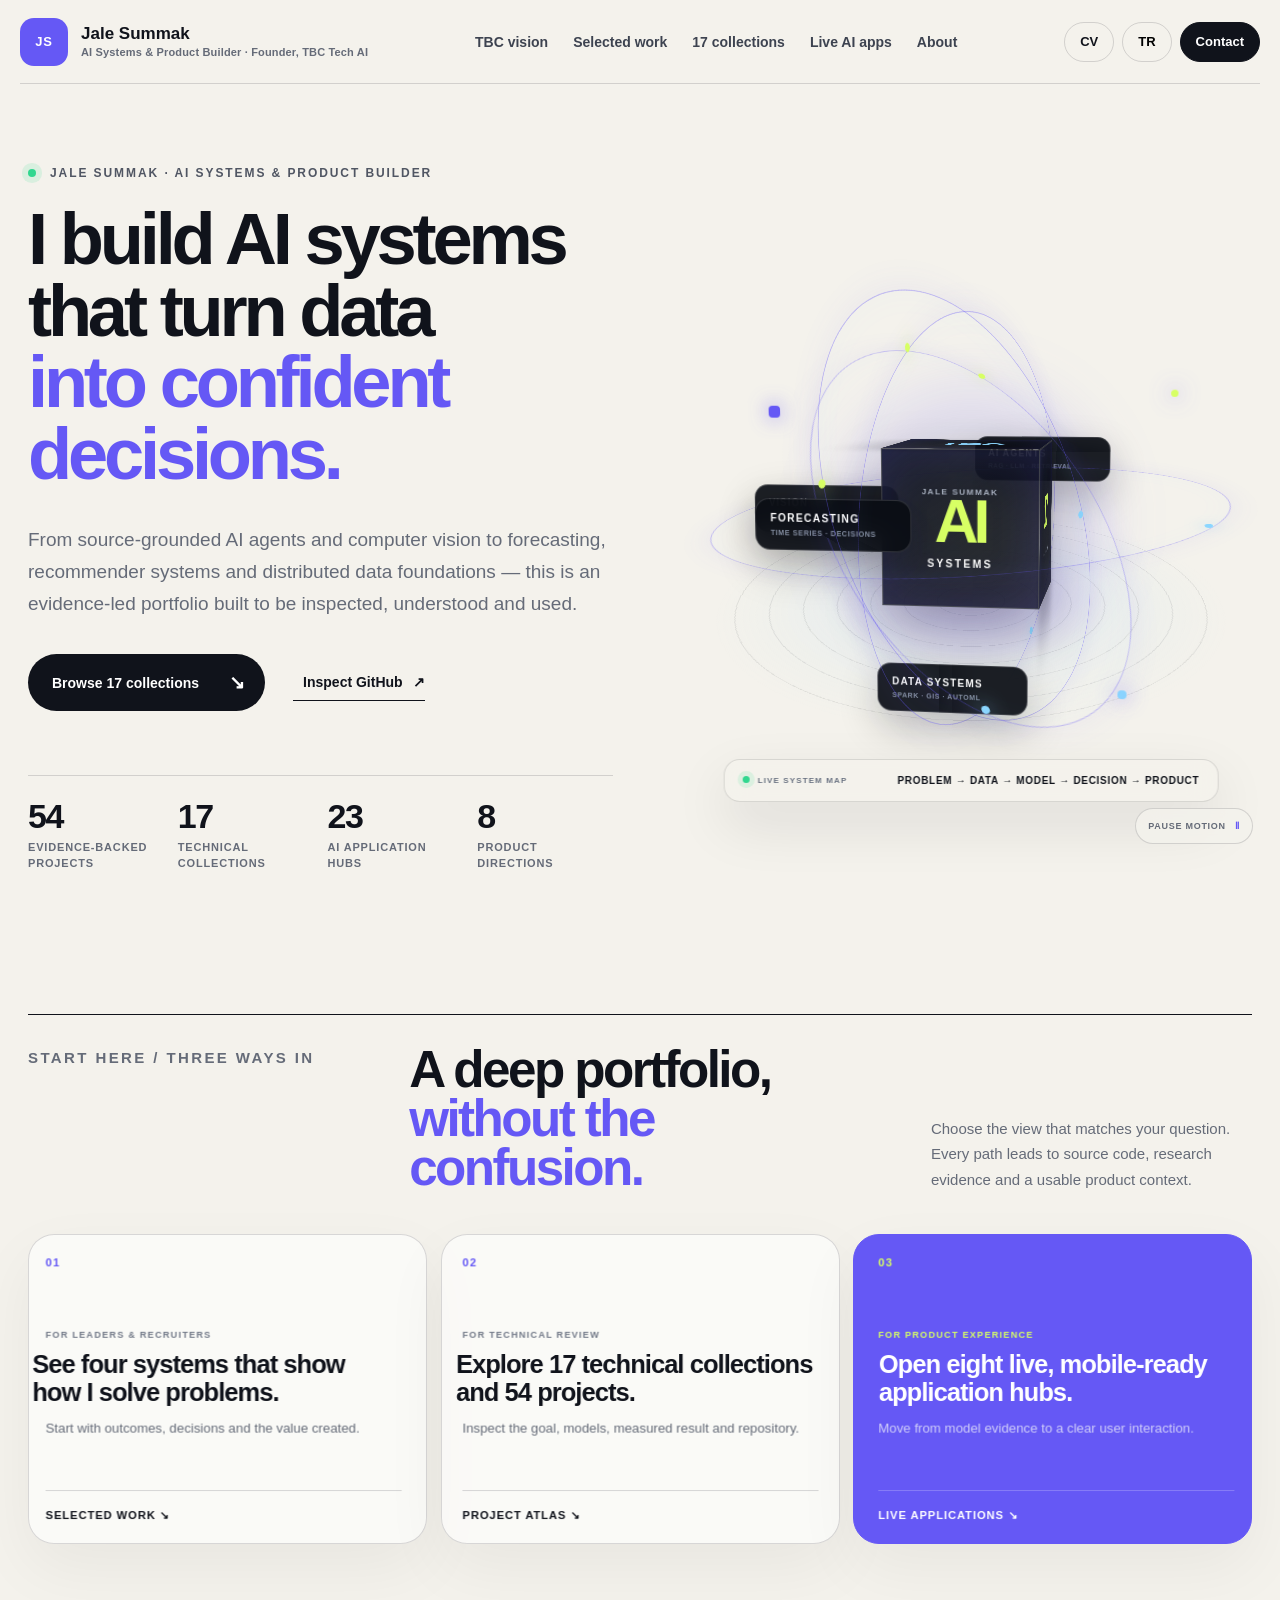
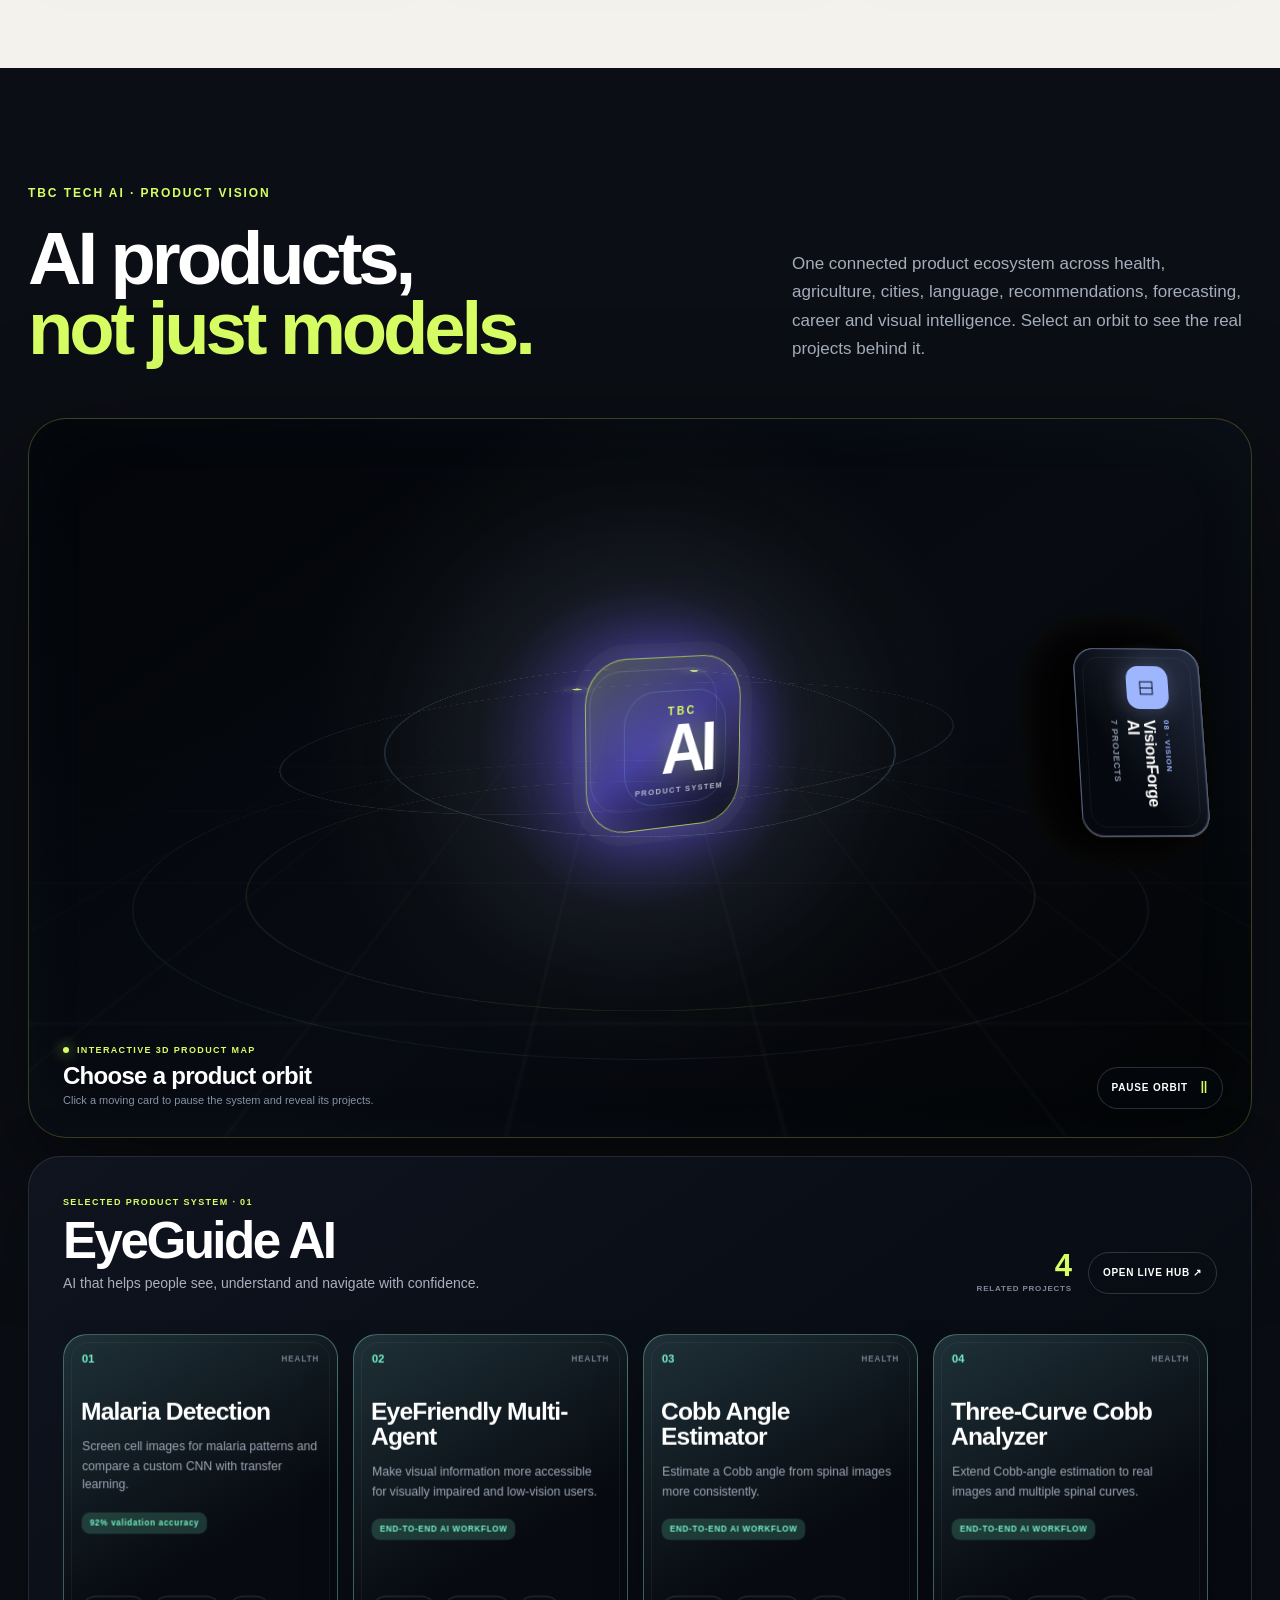
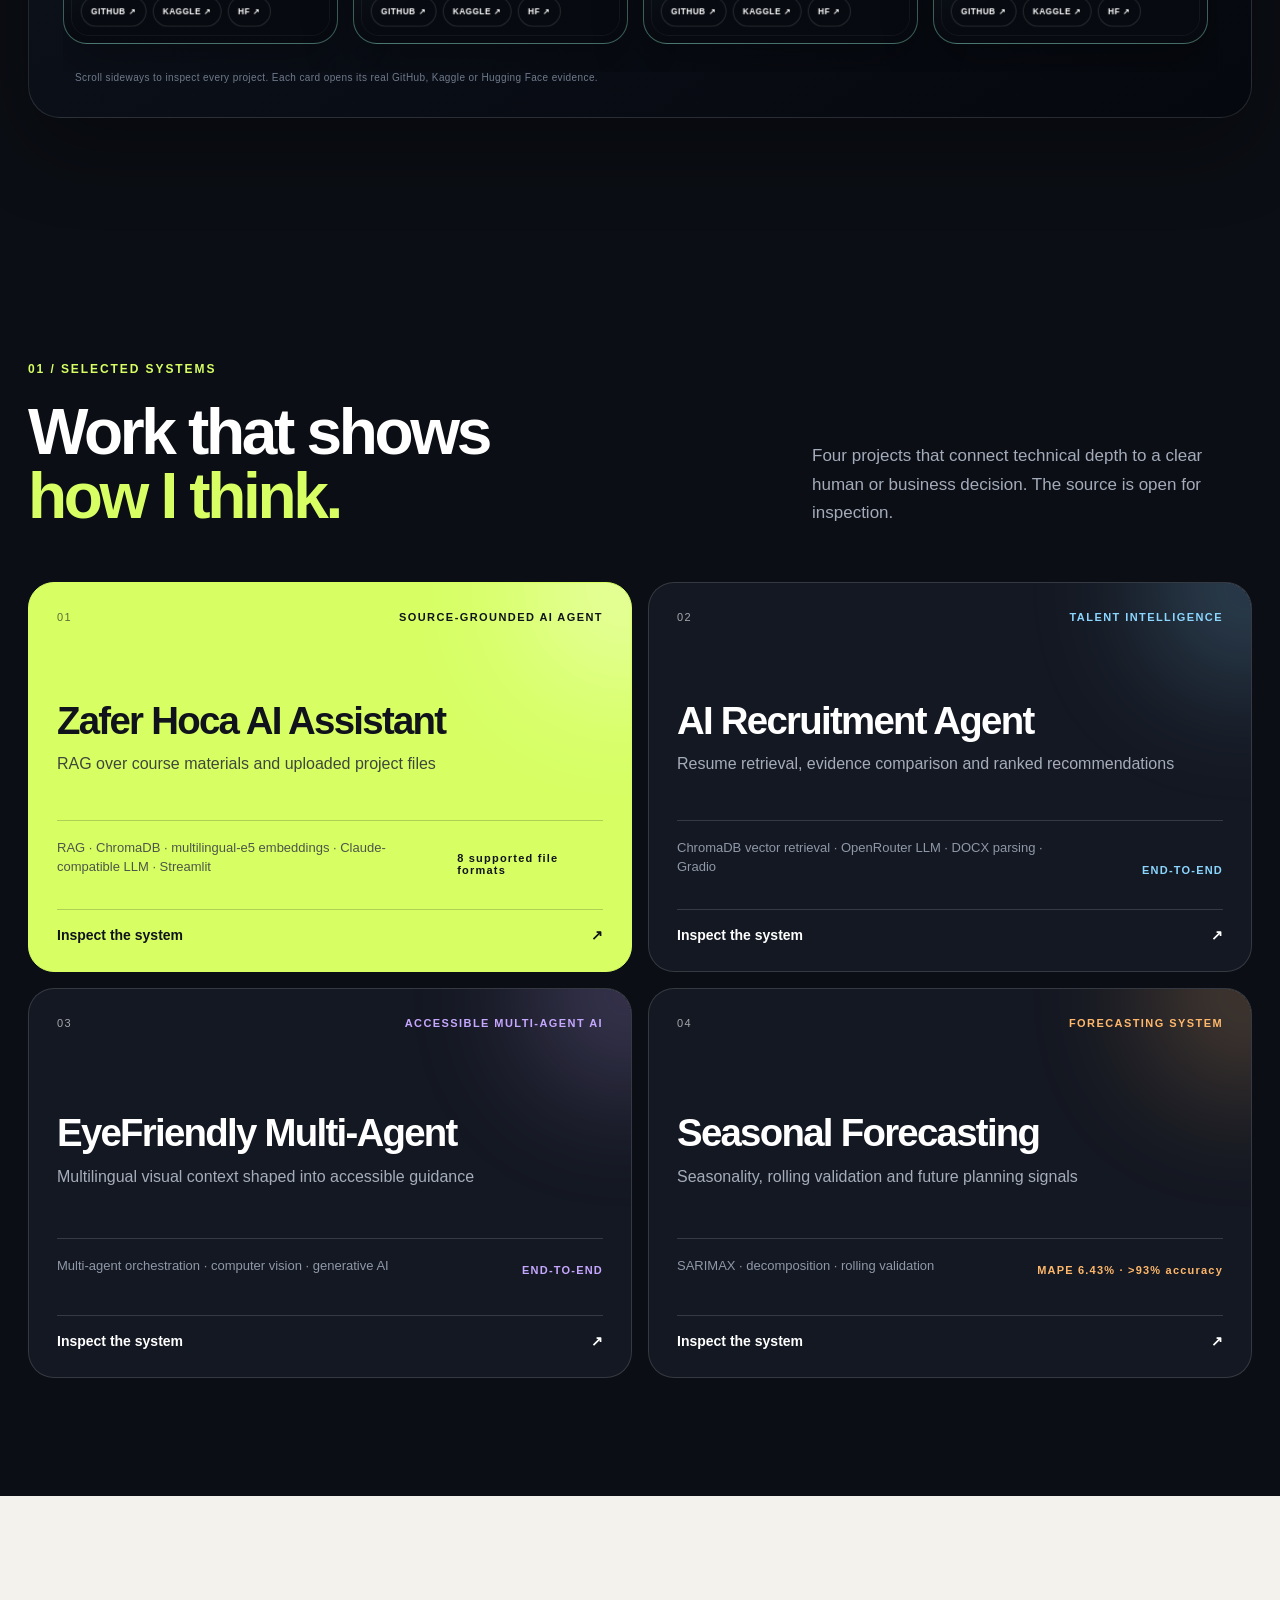
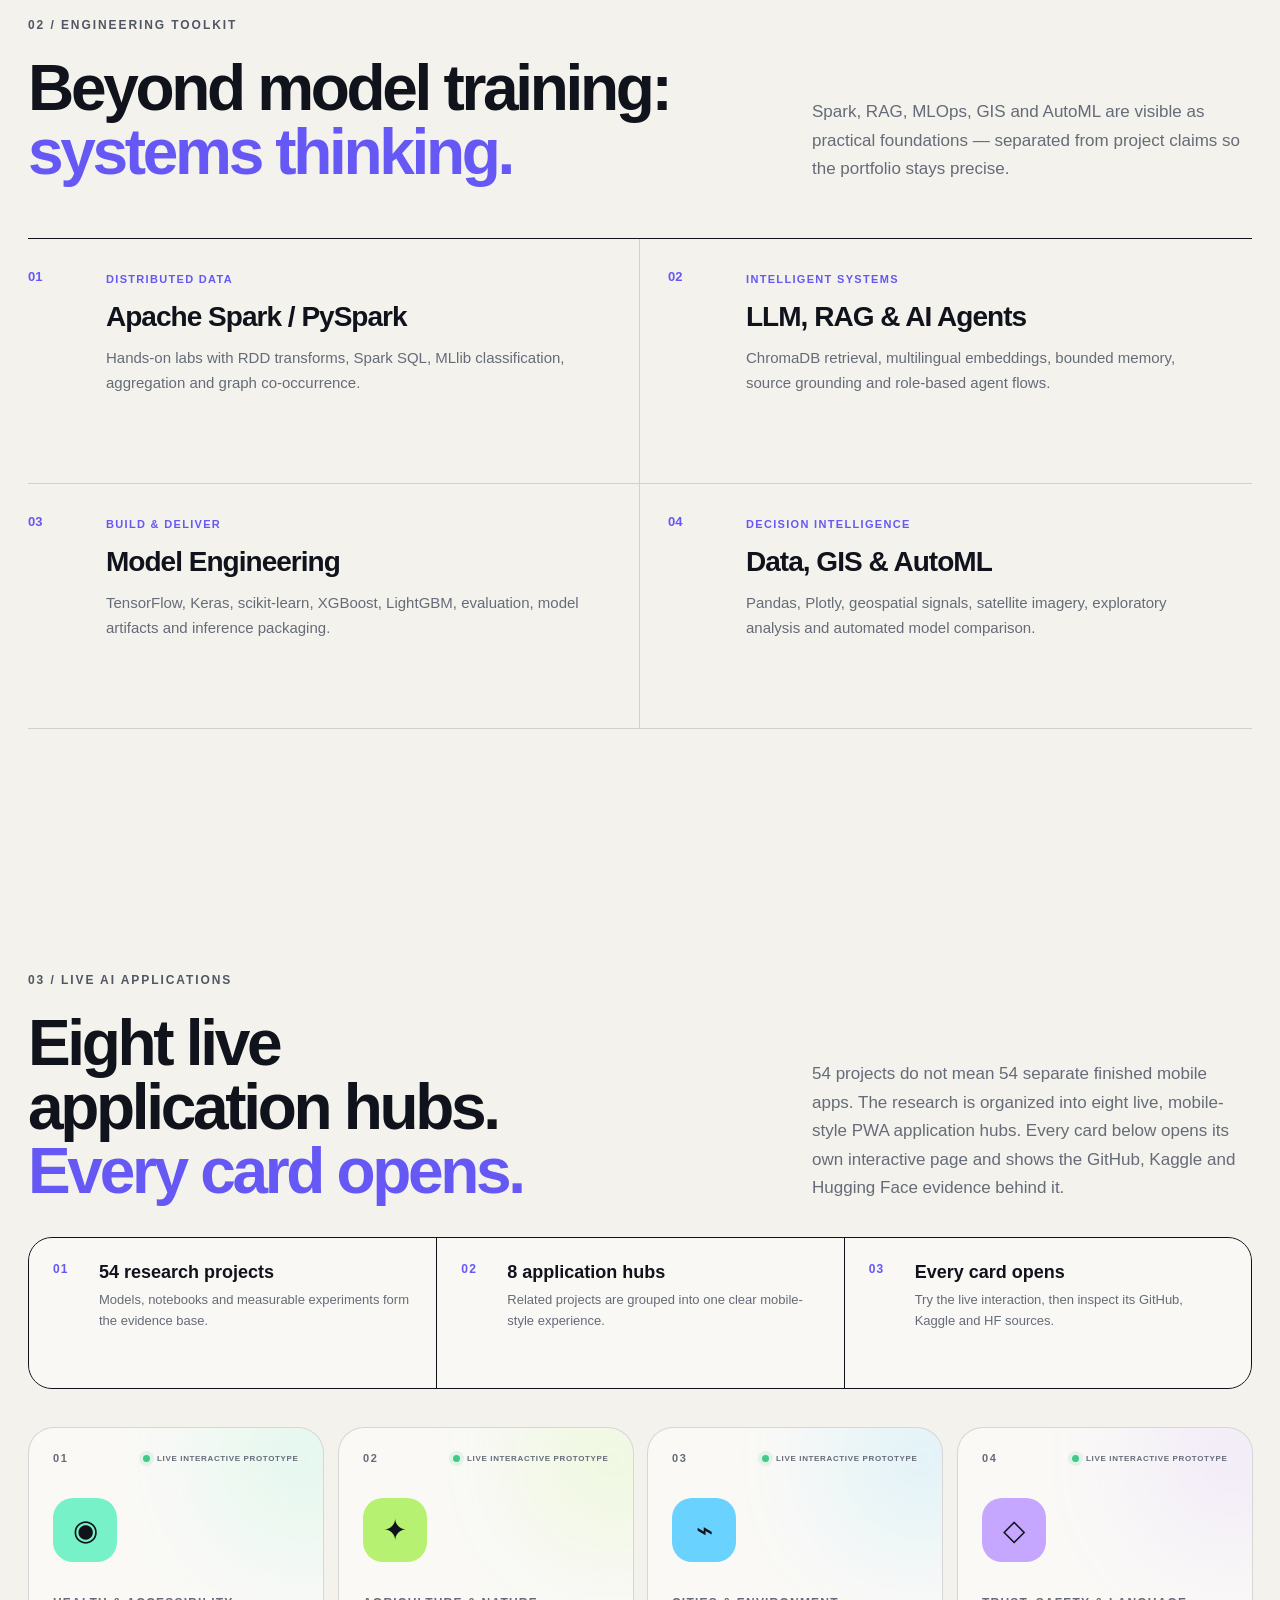
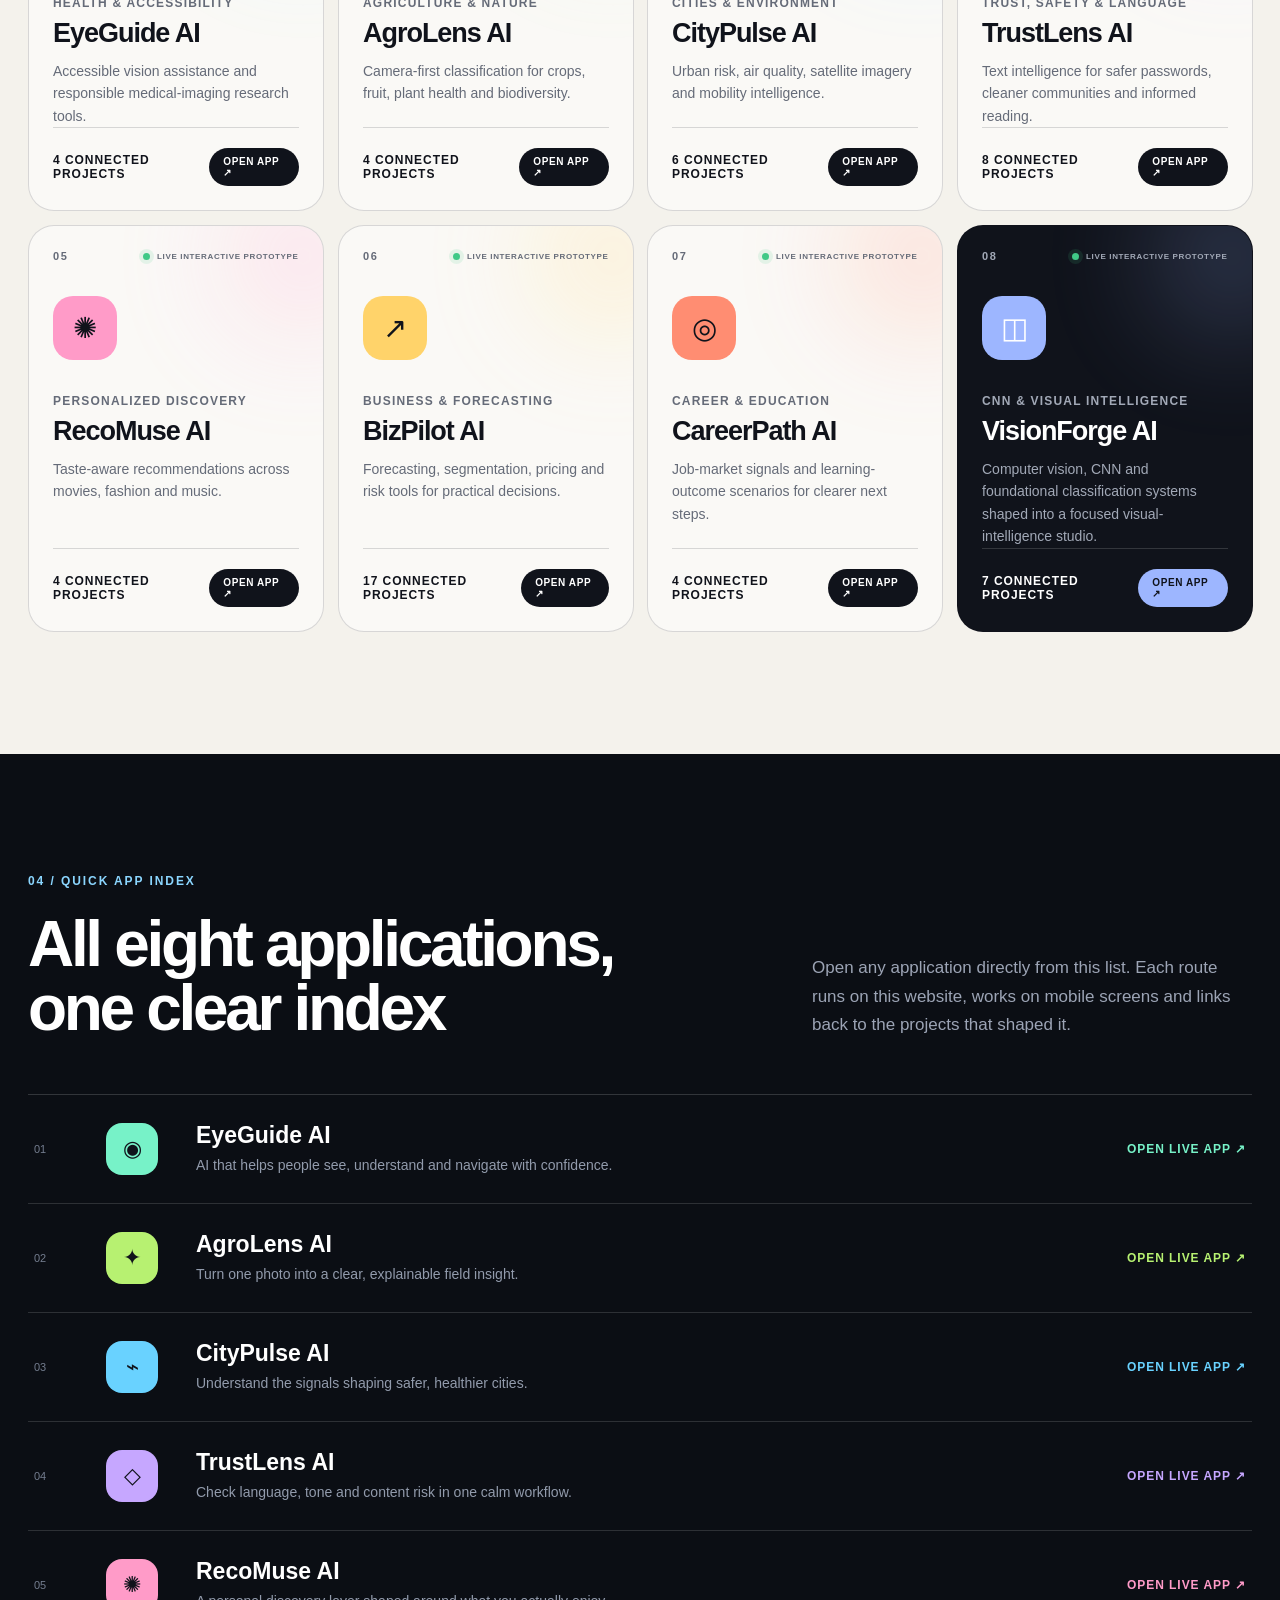
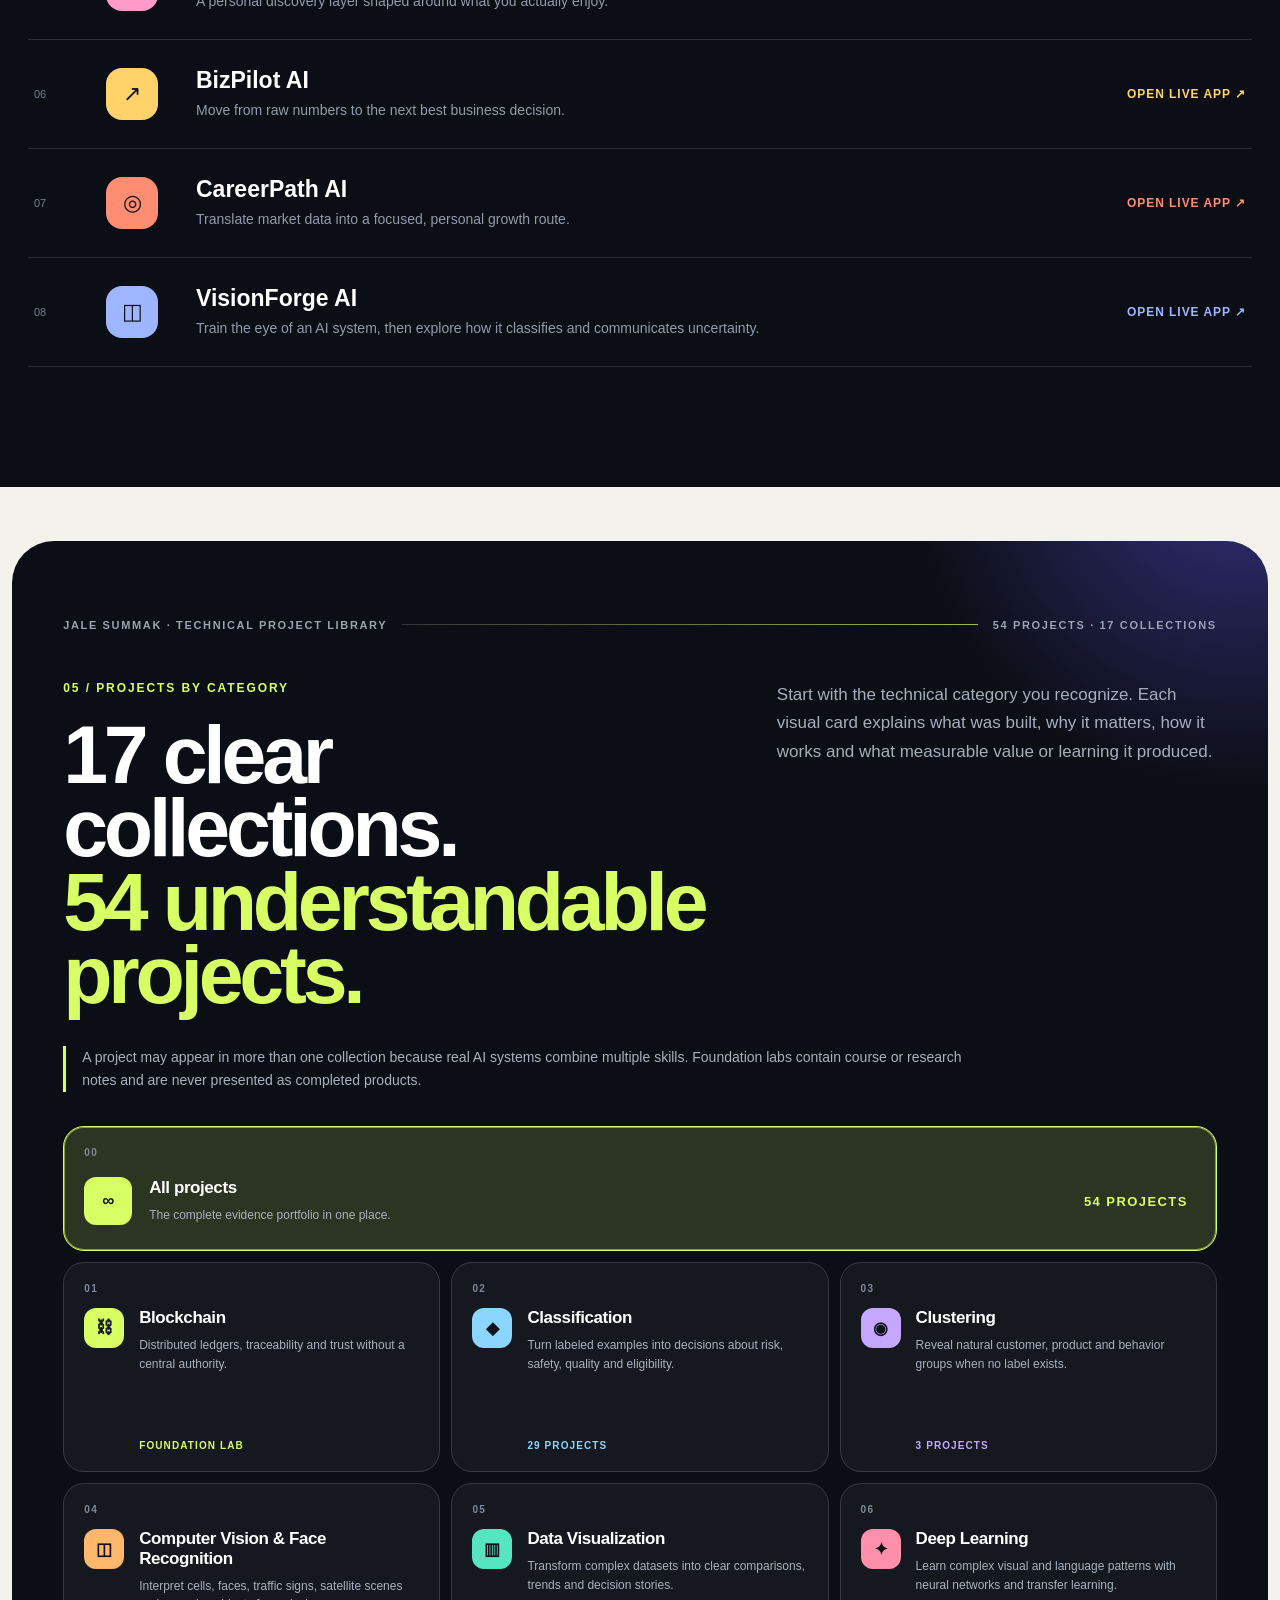
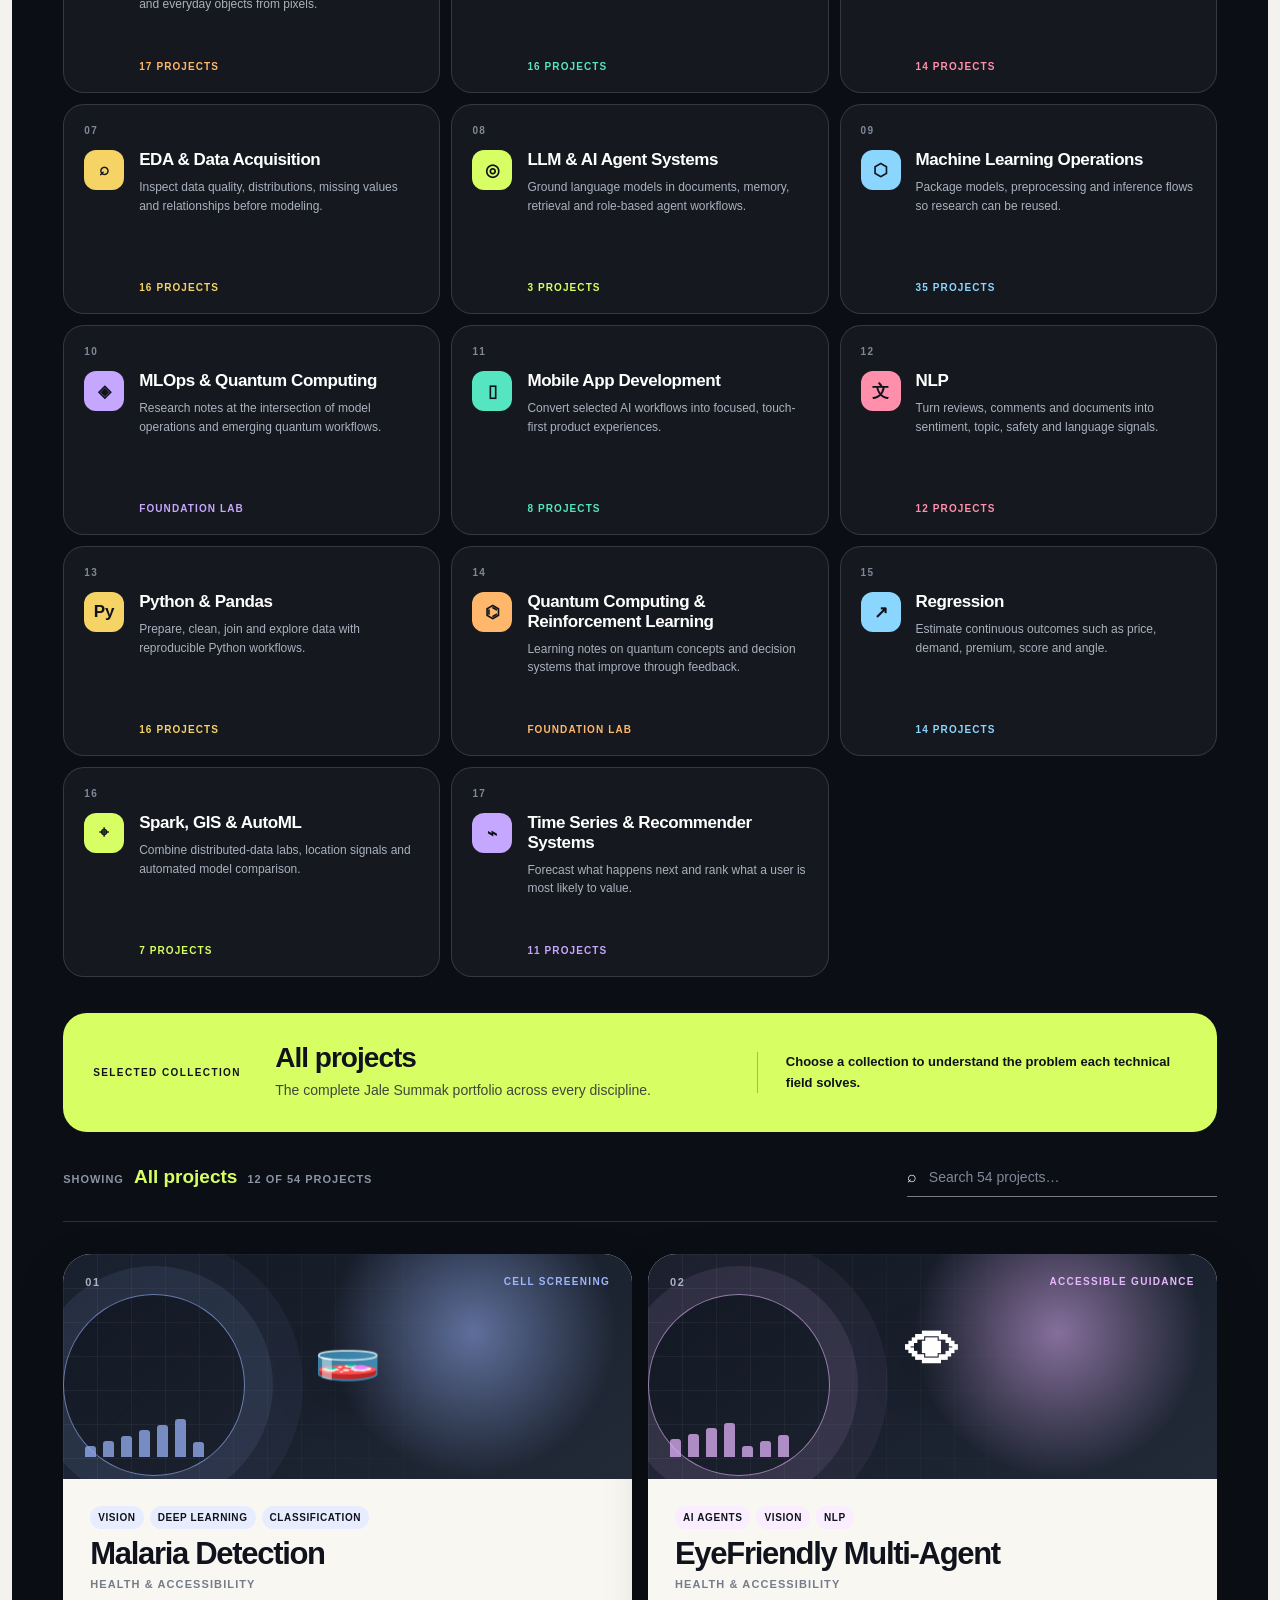
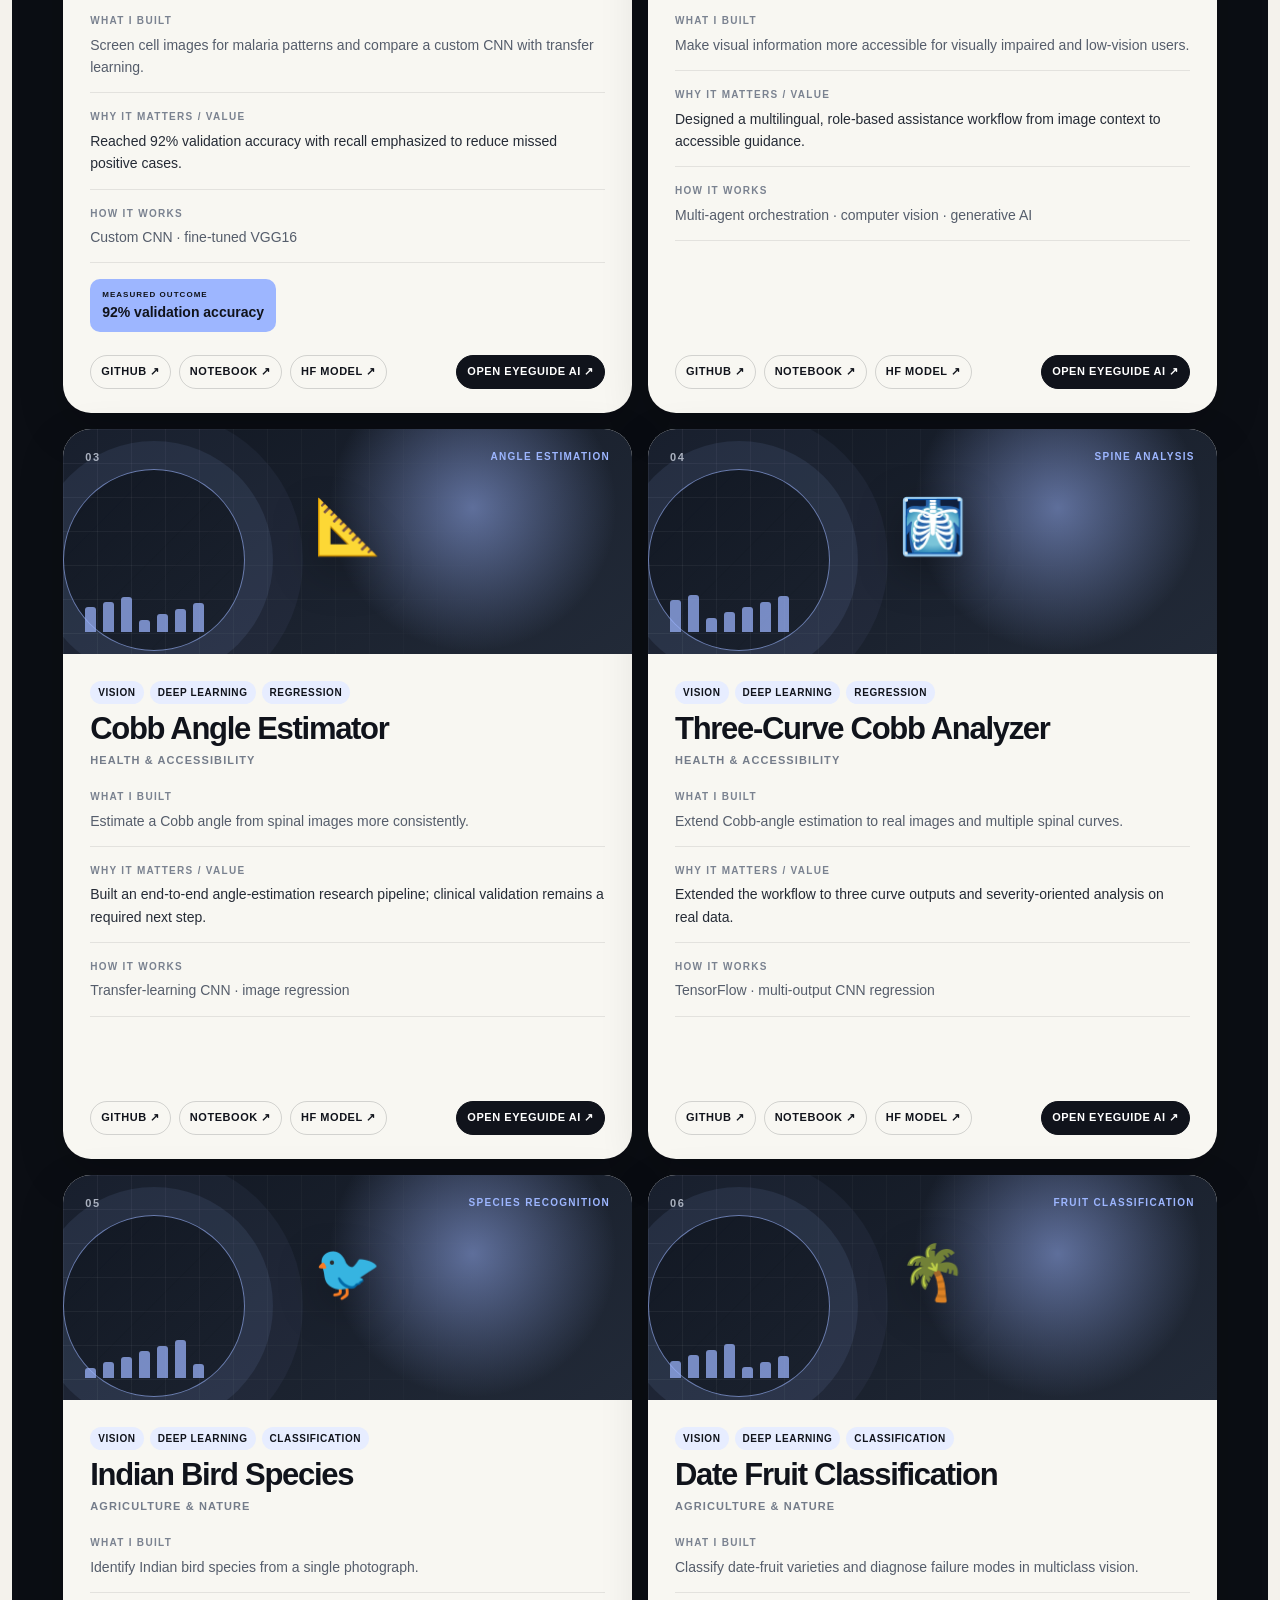
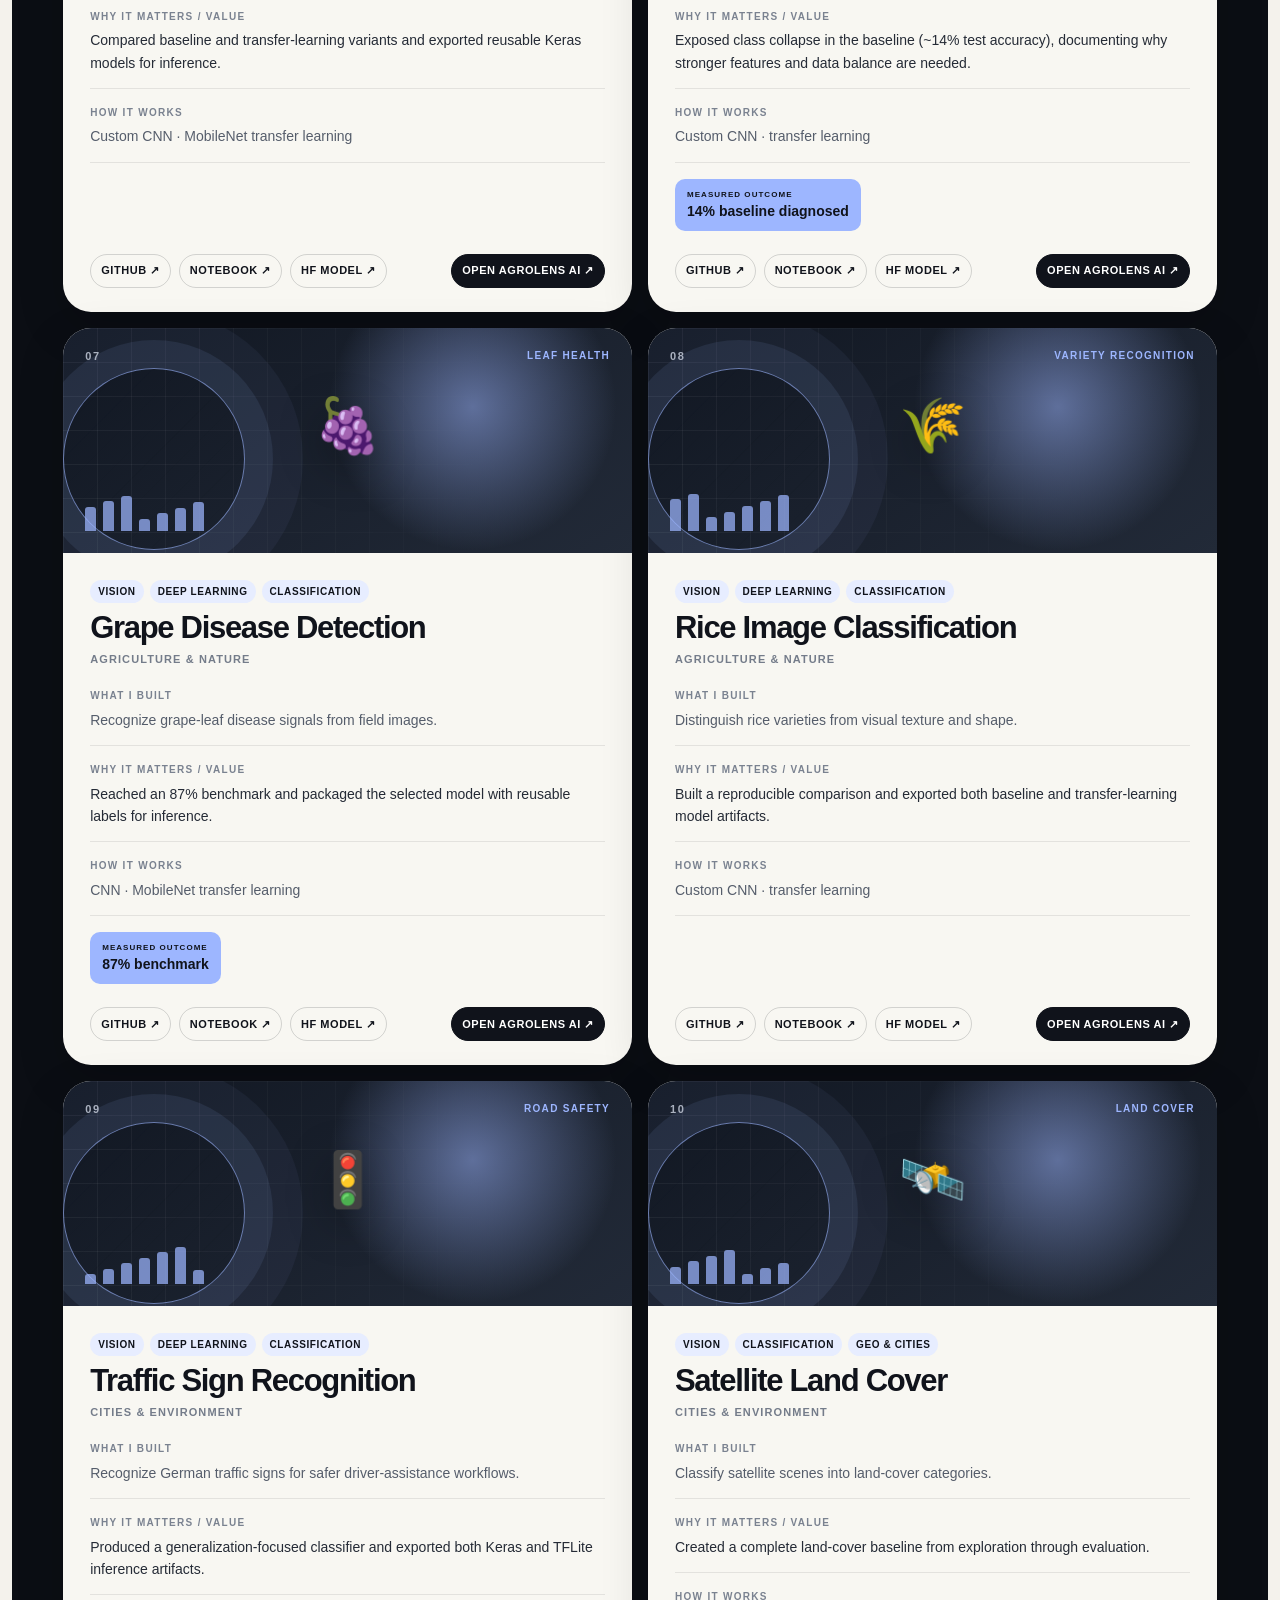
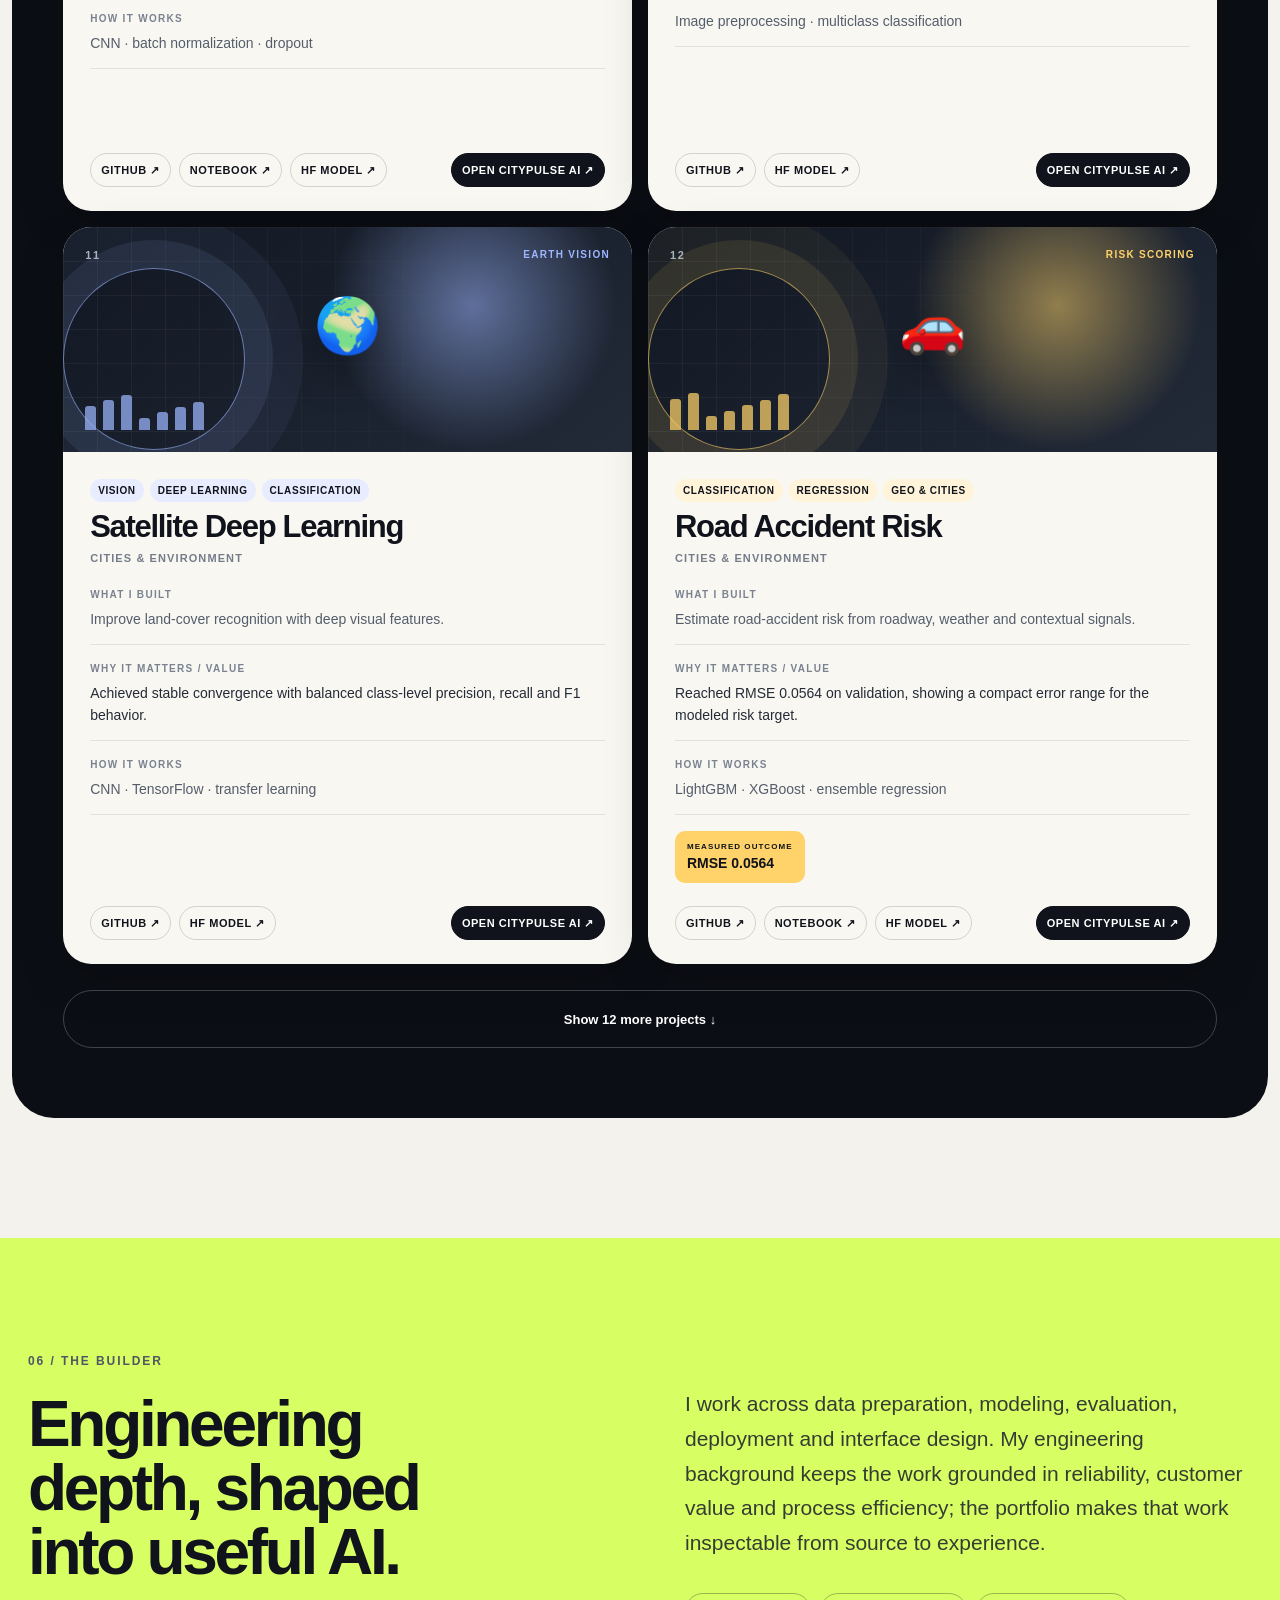
==== commit 1addccac: "Publish interactive 3D product orbit Adds rotating product categories, click-to-reveal project cards" ====
--- a/index.html
+++ b/index.html
@@ -1,4 +1,4 @@
-<!doctype html><html lang="en"><head><meta charset="utf-8"><meta name="viewport" content="width=device-width,initial-scale=1"><meta name="portfolio-version" content="jale-category-portfolio-v3"><title>Jale Summak — AI Systems &amp; Product Builder · Founder, TBC Tech AI</title><meta name="description" content="Jale Summak’s category-first portfolio: 54 visual AI and data case studies organized across 17 technical collections, with purpose, methods and measurable value."><meta name="theme-color" content="#0b0e14"><link rel="manifest" href="/manifest.webmanifest"><link rel="icon" href="/favicon.svg"><meta property="og:type" content="website"><meta property="og:title" content="Jale Summak — AI Systems & Product Builder"><meta property="og:description" content="Jale Summak’s category-first portfolio: 54 visual AI and data case studies organized across 17 technical collections, with purpose, methods and measurable value."><meta property="og:image" content="https://jalesummak.github.io/og-tbc-tech-ai.png"><meta property="og:url" content="https://jalesummak.github.io/"><meta name="twitter:card" content="summary_large_image"><meta name="twitter:image" content="https://jalesummak.github.io/og-tbc-tech-ai.png"><style>:root {
+<!doctype html><html lang="en"><head><meta charset="utf-8"><meta name="viewport" content="width=device-width,initial-scale=1"><meta name="portfolio-version" content="jale-interactive-product-orbit-v6"><title>Jale Summak — AI Systems &amp; Product Builder · Founder, TBC Tech AI</title><meta name="description" content="Jale Summak’s category-first portfolio: 54 visual AI and data case studies organized across 17 technical collections, with purpose, methods and measurable value."><meta name="theme-color" content="#080b12"><link rel="manifest" href="/manifest.webmanifest"><link rel="icon" href="/favicon.svg"><meta property="og:type" content="website"><meta property="og:title" content="Jale Summak — AI Systems Constellation"><meta property="og:description" content="Jale Summak’s category-first portfolio: 54 visual AI and data case studies organized across 17 technical collections, with purpose, methods and measurable value."><meta property="og:image" content="https://jalesummak.github.io/og.png"><meta property="og:url" content="https://jalesummak.github.io/"><meta name="twitter:card" content="summary_large_image"><meta name="twitter:image" content="https://jalesummak.github.io/og.png"><style>:root {
   --ink: #10131b;
   --deep: #0b0e14;
   --paper: #f4f2ec;
@@ -314,6 +314,12 @@
 .toolkit-grid p { max-width: 500px; margin: 0; color: var(--muted); font-size: 15px; line-height: 1.68; }
 
 .category-grid { display: grid; grid-template-columns: repeat(4, 1fr); gap: 14px; }
+.application-map { margin: -20px 0 38px; display: grid; grid-template-columns: repeat(3, 1fr); border: 1px solid var(--ink); border-radius: 24px; overflow: hidden; }
+.application-map article { min-height: 150px; padding: 24px; display: grid; grid-template-columns: 34px 1fr; align-content: start; gap: 7px 12px; background: rgba(255, 255, 255, .45); }
+.application-map article + article { border-left: 1px solid var(--ink); }
+.application-map span { grid-row: 1 / 3; color: var(--blue); font-size: 12px; font-weight: 900; letter-spacing: .1em; }
+.application-map strong { font-size: 18px; line-height: 1.2; }
+.application-map p { margin: 0; color: var(--muted); font-size: 13px; line-height: 1.55; }
 .category-card {
   min-height: 365px;
   padding: 24px;
@@ -326,6 +332,9 @@
   overflow: hidden;
   transition: transform .22s ease, box-shadow .22s ease, background .22s ease;
 }
+.card-topline { display: flex; align-items: center; justify-content: space-between; gap: 12px; }
+.live-app-status { display: inline-flex; align-items: center; gap: 7px; color: var(--muted); font-size: 8px; font-weight: 900; letter-spacing: .08em; }
+.live-app-status i { width: 7px; height: 7px; border-radius: 50%; background: #40c987; box-shadow: 0 0 0 4px rgba(64, 201, 135, .12); }
 .category-card::before { content: ""; width: 160px; height: 160px; position: absolute; right: -60px; top: -50px; border-radius: 50%; background: var(--accent); filter: blur(58px); opacity: .23; }
 .category-card:hover { transform: translateY(-5px); background: white; box-shadow: 0 22px 60px rgba(20, 24, 40, .09); }
 .card-index { color: var(--muted); font-size: 11px; font-weight: 800; letter-spacing: .15em; }
@@ -335,10 +344,12 @@
 .category-description { color: var(--muted); font-size: 14px; line-height: 1.6; }
 .category-footer { margin-top: auto; padding-top: 20px; border-top: 1px solid var(--line); display: flex; align-items: center; justify-content: space-between; }
 .category-footer > span { font-size: 12px; font-weight: 750; letter-spacing: .08em; text-transform: uppercase; }
-.category-footer a { width: 38px; height: 38px; border-radius: 50%; background: var(--ink); color: white; display: grid; place-items: center; }
+.category-footer b { min-height: 38px; padding: 0 14px; border-radius: 999px; background: var(--ink); color: white; display: inline-flex; align-items: center; font-size: 10px; letter-spacing: .06em; text-transform: uppercase; }
 .category-card:last-child { background: var(--ink); color: white; }
 .category-card:last-child .category-description, .category-card:last-child > p, .category-card:last-child .card-index { color: #a2a9b7; }
 .category-card:last-child .category-footer { border-color: rgba(255, 255, 255, .15); }
+.category-card:last-child .live-app-status { color: #a2a9b7; }
+.category-card:last-child .category-footer b { background: var(--accent); color: var(--ink); }
 
 .mobile-suite { padding: 120px 0; background: var(--deep); color: white; }
 .mobile-suite .section-kicker { color: var(--sky); }
@@ -723,7 +734,10 @@
   .section-heading h2, .about-grid h2 { font-size: 43px; }
   .section-heading > p { font-size: 16px; }
   .flagship-section, .toolkit-section, .product-section, .mobile-suite { padding-block: 84px; }
-  .flagship-grid, .toolkit-grid, .category-grid, .capability-overview, .collection-overview { grid-template-columns: 1fr; }
+  .flagship-grid, .toolkit-grid, .category-grid, .capability-overview, .collection-overview, .application-map { grid-template-columns: 1fr; }
+  .application-map { margin-top: 0; }
+  .application-map article { min-height: 125px; }
+  .application-map article + article { border-left: 0; border-top: 1px solid var(--ink); }
   .flagship-card { min-height: 350px; }
   .toolkit-grid article, .toolkit-grid article:nth-child(even) { min-height: 215px; padding: 26px 0; border-right: 0; }
   .category-card { min-height: 320px; }
@@ -788,20 +802,532 @@
   outline: 3px solid var(--blue);
   outline-offset: 3px;
 }
+
+/* 3D Systems Constellation · v5 */
+.constellation-stage {
+  min-height: 650px;
+  perspective: 1200px;
+  isolation: isolate;
+}
+.constellation-stage::before {
+  content: "";
+  width: 540px;
+  height: 540px;
+  position: absolute;
+  z-index: -2;
+  border-radius: 50%;
+  background:
+    radial-gradient(circle at 50% 50%, rgba(101,88,245,.22), rgba(139,214,255,.07) 38%, transparent 68%),
+    repeating-radial-gradient(circle, rgba(16,19,27,.09) 0 1px, transparent 1px 34px);
+  transform: rotateX(69deg) translateZ(-90px);
+}
+.constellation-glow {
+  width: 330px;
+  height: 330px;
+  position: absolute;
+  left: 50%;
+  top: 50%;
+  border-radius: 50%;
+  background: radial-gradient(circle, rgba(215,255,100,.32), rgba(101,88,245,.18) 38%, transparent 70%);
+  filter: blur(25px);
+  transform: translate(-50%,-50%);
+  animation: constellationPulse 4.8s ease-in-out infinite;
+}
+.constellation-scene {
+  width: 560px;
+  height: 560px;
+  position: relative;
+  transform-style: preserve-3d;
+  transform: rotateX(-7deg) rotateY(-8deg);
+  animation: sceneDrift 9s ease-in-out infinite;
+}
+.system-core {
+  width: 150px;
+  height: 150px;
+  position: absolute;
+  left: calc(50% - 75px);
+  top: calc(50% - 75px);
+  transform-style: preserve-3d;
+  animation: coreTurn 18s linear infinite;
+}
+.core-face {
+  width: 150px;
+  height: 150px;
+  padding: 18px;
+  border: 1px solid rgba(255,255,255,.2);
+  position: absolute;
+  inset: 0;
+  background: linear-gradient(145deg, rgba(19,23,35,.96), rgba(7,9,15,.82));
+  box-shadow: inset 0 0 45px rgba(101,88,245,.18), 0 22px 55px rgba(9,10,18,.28);
+  color: white;
+  display: flex;
+  align-items: center;
+  justify-content: center;
+  flex-direction: column;
+  backface-visibility: hidden;
+}
+.core-face strong { color: var(--lime); font-size: 58px; line-height: .8; letter-spacing: -.08em; }
+.core-face span { margin-top: 11px; color: white; font-size: 10px; font-weight: 900; letter-spacing: .21em; }
+.core-face small { color: #a7afbe; font-size: 8px; font-weight: 900; letter-spacing: .16em; text-align: center; }
+.core-back, .core-right, .core-left { color: var(--lime); font-size: 45px; font-weight: 900; letter-spacing: -.07em; }
+.core-back small, .core-right small, .core-left small { margin-top: 9px; color: #a7afbe; letter-spacing: .11em; }
+.core-top, .core-bottom { color: var(--sky); font-size: 34px; font-weight: 950; letter-spacing: -.06em; }
+.core-front { transform: translateZ(75px); }
+.core-back { transform: rotateY(180deg) translateZ(75px); }
+.core-right { transform: rotateY(90deg) translateZ(75px); }
+.core-left { transform: rotateY(-90deg) translateZ(75px); }
+.core-top { transform: rotateX(90deg) translateZ(75px); }
+.core-bottom { transform: rotateX(-90deg) translateZ(75px); }
+.system-orbit {
+  position: absolute;
+  left: 50%;
+  top: 50%;
+  border: 1px solid rgba(101,88,245,.35);
+  border-radius: 50%;
+  transform-style: preserve-3d;
+  box-shadow: 0 0 35px rgba(101,88,245,.08), inset 0 0 32px rgba(139,214,255,.04);
+}
+.system-orbit::before,
+.system-orbit::after {
+  content: "";
+  width: 8px;
+  height: 8px;
+  position: absolute;
+  border-radius: 50%;
+  background: var(--lime);
+  box-shadow: 0 0 18px rgba(215,255,100,.8);
+}
+.system-orbit::before { left: 8%; top: 19%; }
+.system-orbit::after { right: 5%; bottom: 27%; background: var(--sky); box-shadow: 0 0 18px rgba(139,214,255,.8); }
+.system-orbit > span {
+  min-width: 150px;
+  padding: 12px 14px;
+  border: 1px solid rgba(255,255,255,.14);
+  border-radius: 14px;
+  position: absolute;
+  background: rgba(9,12,19,.92);
+  box-shadow: 0 16px 40px rgba(10,12,22,.23);
+  color: white;
+  font-size: 10px;
+  font-weight: 900;
+  letter-spacing: .12em;
+  backdrop-filter: blur(12px);
+}
+.system-orbit > span small { display: block; margin-top: 5px; color: #858fa2; font-size: 7px; letter-spacing: .08em; white-space: nowrap; }
+.orbit-vision { width: 520px; height: 220px; margin: -110px 0 0 -260px; transform: rotateX(68deg) rotateZ(-10deg); animation: orbitVision 14s linear infinite; }
+.orbit-vision > span { left: 8%; top: 18%; transform: rotateZ(10deg) rotateX(-68deg) translateZ(18px); }
+.orbit-agents { width: 410px; height: 410px; margin: -205px 0 0 -205px; transform: rotateY(70deg) rotateZ(18deg); animation: orbitAgents 17s linear infinite reverse; }
+.orbit-agents > span { right: -5%; top: 19%; transform: rotateZ(-18deg) rotateY(-70deg) translateZ(18px); }
+.orbit-forecast { width: 475px; height: 310px; margin: -155px 0 0 -238px; transform: rotateX(50deg) rotateY(24deg) rotateZ(62deg); animation: orbitForecast 21s linear infinite; }
+.orbit-forecast > span { left: 32%; bottom: -10px; transform: rotateZ(-62deg) rotateY(-24deg) rotateX(-50deg) translateZ(18px); }
+.orbit-data { width: 310px; height: 500px; margin: -250px 0 0 -155px; transform: rotateY(54deg) rotateZ(-36deg); animation: orbitData 24s linear infinite reverse; }
+.orbit-data > span { left: -12%; bottom: 21%; transform: rotateZ(36deg) rotateY(-54deg) translateZ(18px); }
+.orbit-particle { width: 12px; height: 12px; position: absolute; border-radius: 4px; background: var(--blue); box-shadow: 0 0 20px rgba(101,88,245,.75); }
+.particle-a { left: 13%; top: 30%; animation: particleFloat 5s ease-in-out infinite; }
+.particle-b { right: 14%; top: 27%; width: 7px; height: 7px; background: var(--lime); animation: particleFloat 6.4s ease-in-out -1.2s infinite; }
+.particle-c { right: 22%; bottom: 18%; width: 9px; height: 9px; background: var(--sky); animation: particleFloat 5.8s ease-in-out -2s infinite; }
+.constellation-caption {
+  width: min(520px, 88%);
+  padding: 15px 18px;
+  position: absolute;
+  left: 50%;
+  bottom: 42px;
+  z-index: 5;
+  border: 1px solid rgba(16,19,27,.13);
+  border-radius: 16px;
+  background: rgba(244,242,236,.78);
+  box-shadow: 0 22px 55px rgba(16,19,27,.1);
+  display: flex;
+  align-items: center;
+  justify-content: space-between;
+  gap: 18px;
+  transform: translateX(-50%);
+  backdrop-filter: blur(14px);
+}
+.constellation-caption span { color: #697181; font-size: 8px; font-weight: 900; letter-spacing: .14em; }
+.constellation-caption span i { display: inline-block; width: 7px; height: 7px; margin-right: 8px; border-radius: 50%; background: #31d78f; box-shadow: 0 0 0 5px rgba(49,215,143,.13); }
+.constellation-caption strong { font-size: 10px; letter-spacing: .07em; text-align: right; text-transform: uppercase; }
+.motion-toggle {
+  min-height: 36px;
+  padding: 0 12px;
+  border: 1px solid var(--line);
+  border-radius: 999px;
+  position: absolute;
+  z-index: 8;
+  right: 0;
+  bottom: 0;
+  background: rgba(244,242,236,.84);
+  color: var(--muted);
+  display: inline-flex;
+  align-items: center;
+  gap: 9px;
+  font-size: 9px;
+  font-weight: 850;
+  letter-spacing: .08em;
+  text-transform: uppercase;
+  cursor: pointer;
+  backdrop-filter: blur(12px);
+}
+.motion-toggle i { color: var(--blue); font-style: normal; }
+.motion-paused .constellation-stage * { animation-play-state: paused !important; }
+
+.pathway-section { padding: 42px 0 124px; }
+.pathway-heading { display: grid; grid-template-columns: minmax(0,.85fr) minmax(0,1.2fr) minmax(290px,.8fr); align-items: end; gap: 40px; margin-bottom: 42px; padding-top: 30px; border-top: 1px solid var(--ink); }
+.pathway-heading .section-kicker { margin: 0; align-self: start; }
+.pathway-heading h2 { margin: 0; font-size: clamp(40px,4vw,60px); line-height: .96; letter-spacing: -.05em; }
+.pathway-heading h2 em { color: var(--blue); font-style: normal; }
+.pathway-heading > p { margin: 0; color: var(--muted); font-size: 15px; line-height: 1.7; }
+.pathway-grid { display: grid; grid-template-columns: repeat(3,1fr); gap: 14px; perspective: 1300px; }
+.pathway-card {
+  min-height: 310px;
+  padding: 24px;
+  border: 1px solid var(--line);
+  border-radius: 26px;
+  background: rgba(255,255,255,.58);
+  display: flex;
+  flex-direction: column;
+  transform-style: preserve-3d;
+  box-shadow: 0 24px 65px rgba(16,19,27,.05);
+}
+.pathway-card > span { color: var(--blue); font-size: 11px; font-weight: 900; letter-spacing: .12em; }
+.pathway-card small { margin-top: 60px; color: #727988; font-size: 9px; font-weight: 900; letter-spacing: .13em; }
+.pathway-card strong { max-width: 340px; margin-top: 12px; font-size: 24px; line-height: 1.08; letter-spacing: -.035em; }
+.pathway-card p { color: var(--muted); font-size: 13px; line-height: 1.55; }
+.pathway-card b { margin-top: auto; padding-top: 17px; border-top: 1px solid var(--line); font-size: 11px; letter-spacing: .08em; text-transform: uppercase; }
+.pathway-accent { border-color: var(--blue); background: var(--blue); color: white; }
+.pathway-accent > span, .pathway-accent small { color: var(--lime); }
+.pathway-accent p { color: #d2d0f9; }
+.pathway-accent b { border-color: rgba(255,255,255,.22); }
+
+.depth-card {
+  --tilt-x: 0deg;
+  --tilt-y: 0deg;
+  transform: perspective(1100px) rotateX(var(--tilt-x)) rotateY(var(--tilt-y));
+  transform-style: preserve-3d;
+  transition: transform .18s ease, border-color .22s ease, box-shadow .22s ease, background .22s ease;
+  will-change: transform;
+}
+.depth-card:hover { transform: perspective(1100px) rotateX(var(--tilt-x)) rotateY(var(--tilt-y)) translateY(-6px); }
+.depth-card > * { transform: translateZ(12px); }
+.category-card.depth-card:hover, .flagship-card.depth-card:hover { transform: perspective(1100px) rotateX(var(--tilt-x)) rotateY(var(--tilt-y)) translateY(-6px); }
+.category-card.depth-card .category-icon, .flagship-card.depth-card h3, .pathway-card.depth-card strong { transform: translateZ(32px); }
+
+.demo-perspective { position: relative; perspective: 1400px; }
+.demo-perspective::before,
+.demo-perspective::after { content: ""; position: absolute; border-radius: 50%; pointer-events: none; }
+.demo-perspective::before { width: 470px; height: 470px; left: -30px; top: 105px; border: 1px solid color-mix(in srgb, var(--accent) 45%, transparent); transform: rotateX(66deg) rotateZ(-16deg); }
+.demo-perspective::after { width: 340px; height: 600px; left: 36px; top: 40px; border: 1px solid rgba(101,88,245,.2); transform: rotateY(65deg) rotateZ(18deg); }
+.demo-perspective .demo-shell { position: relative; z-index: 2; }
+.device-shadow { width: 320px; height: 70px; position: absolute; left: 45px; bottom: -28px; border-radius: 50%; background: color-mix(in srgb, var(--accent) 22%, rgba(16,19,27,.38)); filter: blur(24px); transform: rotateX(73deg); }
+.product-flow { display: flex; flex-wrap: wrap; align-items: center; gap: 9px; margin-top: 28px; }
+.product-flow span { color: var(--muted); font-size: 9px; font-weight: 900; letter-spacing: .1em; }
+.product-flow i { width: 28px; height: 1px; background: linear-gradient(90deg,var(--accent),transparent); }
+
+@keyframes coreTurn { from { transform: rotateX(-13deg) rotateY(0deg); } to { transform: rotateX(-13deg) rotateY(360deg); } }
+@keyframes orbitVision { from { transform: rotateX(68deg) rotateZ(-10deg); } to { transform: rotateX(68deg) rotateZ(350deg); } }
+@keyframes orbitAgents { from { transform: rotateY(70deg) rotateZ(18deg); } to { transform: rotateY(70deg) rotateZ(378deg); } }
+@keyframes orbitForecast { from { transform: rotateX(50deg) rotateY(24deg) rotateZ(62deg); } to { transform: rotateX(50deg) rotateY(24deg) rotateZ(422deg); } }
+@keyframes orbitData { from { transform: rotateY(54deg) rotateZ(-36deg); } to { transform: rotateY(54deg) rotateZ(324deg); } }
+@keyframes sceneDrift { 0%,100% { transform: rotateX(-7deg) rotateY(-8deg) translateY(0); } 50% { transform: rotateX(-4deg) rotateY(6deg) translateY(-10px); } }
+@keyframes constellationPulse { 0%,100% { opacity: .58; transform: translate(-50%,-50%) scale(.92); } 50% { opacity: .95; transform: translate(-50%,-50%) scale(1.08); } }
+@keyframes particleFloat { 0%,100% { transform: translate3d(0,0,10px) rotate(0); } 50% { transform: translate3d(15px,-24px,80px) rotate(90deg); } }
+
+@media (max-width: 1160px) {
+  .pathway-heading { grid-template-columns: 1fr 1fr; }
+  .pathway-heading > p { grid-column: 2; }
+}
+
+@media (max-width: 820px) {
+  .constellation-stage { min-height: 560px; }
+  .constellation-scene { transform: scale(.76) rotateX(-7deg) rotateY(-8deg); animation: none; }
+  .constellation-stage::before { width: 420px; height: 420px; }
+  .constellation-caption { bottom: 50px; align-items: flex-start; flex-direction: column; gap: 7px; }
+  .constellation-caption strong { text-align: left; }
+  .motion-toggle { right: 8px; }
+  .pathway-section { padding: 12px 0 82px; }
+  .pathway-heading { grid-template-columns: 1fr; gap: 21px; margin-bottom: 28px; }
+  .pathway-heading > p { grid-column: auto; }
+  .pathway-grid { grid-template-columns: 1fr; }
+  .pathway-card { min-height: 270px; }
+  .pathway-card small { margin-top: 42px; }
+  .demo-perspective::before, .demo-perspective::after { display: none; }
+  .product-flow { justify-content: center; }
+}
+
+@media (prefers-reduced-motion: reduce) {
+  .constellation-stage *, .depth-card { animation: none !important; }
+  .constellation-scene { transform: none; }
+  .system-core { transform: rotateX(-10deg) rotateY(24deg); }
+  .motion-toggle { display: none; }
+}
+
+/* Interactive 3D product galaxy · v6 */
+.product-orbit-experience {
+  position: relative;
+  isolation: isolate;
+}
+.product-orbit-stage {
+  min-height: 720px;
+  position: relative;
+  overflow: hidden;
+  border: 1px solid rgba(215, 255, 100, .24);
+  border-radius: 38px;
+  background:
+    radial-gradient(circle at 50% 46%, rgba(101, 88, 245, .28), transparent 22%),
+    radial-gradient(circle at 50% 44%, rgba(215, 255, 100, .08), transparent 46%),
+    linear-gradient(145deg, #020408, #080b12 54%, #020304);
+  box-shadow: 0 46px 130px rgba(0, 0, 0, .52), inset 0 0 80px rgba(139, 214, 255, .035);
+  perspective: 1100px;
+  transform-style: preserve-3d;
+}
+.product-orbit-stage::before,
+.product-orbit-stage::after {
+  content: "";
+  position: absolute;
+  inset: 8%;
+  border: 1px solid rgba(139, 214, 255, .09);
+  border-radius: 50%;
+  transform: rotateX(66deg) translateZ(-110px);
+  pointer-events: none;
+}
+.product-orbit-stage::after { inset: 17%; border-color: rgba(215, 255, 100, .12); }
+.orbit-ambient {
+  position: absolute;
+  width: 540px;
+  height: 540px;
+  left: 50%;
+  top: 45%;
+  border-radius: 50%;
+  background: radial-gradient(circle, rgba(101, 88, 245, .24), rgba(101, 88, 245, .06) 42%, transparent 70%);
+  filter: blur(18px);
+  transform: translate(-50%, -50%);
+  animation: orbitAmbient 6s ease-in-out infinite;
+  pointer-events: none;
+}
+.orbit-grid {
+  position: absolute;
+  inset: 0;
+  opacity: .18;
+  background-image: linear-gradient(rgba(255,255,255,.12) 1px, transparent 1px), linear-gradient(90deg, rgba(255,255,255,.12) 1px, transparent 1px);
+  background-size: 72px 72px;
+  mask-image: radial-gradient(circle at 50% 48%, black, transparent 72%);
+  transform: perspective(700px) rotateX(66deg) scale(1.35) translateY(27%);
+  pointer-events: none;
+}
+.orbit-core {
+  width: 166px;
+  height: 166px;
+  position: absolute;
+  z-index: 5;
+  left: 50%;
+  top: 44%;
+  display: grid;
+  place-content: center;
+  border: 1px solid rgba(215, 255, 100, .65);
+  border-radius: 42px;
+  background: linear-gradient(145deg, rgba(215, 255, 100, .18), rgba(101, 88, 245, .36) 48%, rgba(4, 7, 12, .92));
+  box-shadow: 0 0 0 13px rgba(215, 255, 100, .035), 0 0 70px rgba(101, 88, 245, .62), inset 0 0 30px rgba(255, 255, 255, .08);
+  text-align: center;
+  transform: translate(-50%, -50%) rotateX(-12deg) rotateY(26deg) translateZ(55px);
+  transform-style: preserve-3d;
+  animation: orbitCoreTurn 9s ease-in-out infinite alternate;
+}
+.orbit-core::before,
+.orbit-core::after { content: ""; position: absolute; inset: 13px; border: 1px solid rgba(255,255,255,.13); border-radius: 32px; transform: translateZ(-22px); }
+.orbit-core::after { inset: 28px; border-color: rgba(139,214,255,.18); transform: translateZ(22px); }
+.orbit-core span { color: var(--lime); font-size: 11px; font-weight: 900; letter-spacing: .22em; transform: translateZ(34px); }
+.orbit-core strong { color: white; font-size: 64px; line-height: .9; letter-spacing: -.08em; transform: translateZ(44px); text-shadow: 0 0 28px rgba(215,255,100,.4); }
+.orbit-core small { margin-top: 8px; color: #aeb8c9; font-size: 8px; font-weight: 850; letter-spacing: .17em; transform: translateZ(30px); }
+.orbit-ring {
+  position: absolute;
+  z-index: 2;
+  left: 50%;
+  top: 44%;
+  border: 1px solid rgba(139, 214, 255, .28);
+  border-radius: 50%;
+  transform-style: preserve-3d;
+  pointer-events: none;
+}
+.orbit-ring::before { content: ""; width: 10px; height: 10px; position: absolute; top: -5px; left: 50%; border-radius: 50%; background: var(--lime); box-shadow: 0 0 21px var(--lime); }
+.orbit-ring-one { width: 500px; height: 500px; transform: translate(-50%, -50%) rotateX(69deg) rotateZ(14deg); animation: orbitRingTurn 12s linear infinite; }
+.orbit-ring-two { width: 690px; height: 420px; border-color: rgba(198,167,255,.18); transform: translate(-50%, -50%) rotateX(72deg) rotateZ(-22deg); animation: orbitRingTurn 18s linear infinite reverse; }
+.orbit-track { position: absolute; z-index: 7; inset: 0; transform-style: preserve-3d; }
+.orbit-product {
+  width: 190px;
+  min-height: 132px;
+  padding: 0;
+  position: absolute;
+  z-index: 3;
+  left: 50%;
+  top: 14%;
+  border: 0;
+  background: transparent;
+  color: white;
+  font: inherit;
+  text-align: left;
+  cursor: pointer;
+  transform-style: preserve-3d;
+}
+.orbit-product:nth-child(2) { left: 72%; top: 20%; }
+.orbit-product:nth-child(3) { left: 81%; top: 44%; }
+.orbit-product:nth-child(4) { left: 72%; top: 69%; }
+.orbit-product:nth-child(5) { left: 50%; top: 76%; }
+.orbit-product:nth-child(6) { left: 26%; top: 69%; }
+.orbit-product:nth-child(7) { left: 12%; top: 44%; }
+.orbit-product:nth-child(8) { left: 26%; top: 20%; }
+.orbit-product-face {
+  min-height: 132px;
+  padding: 17px;
+  border: 1px solid color-mix(in srgb, var(--accent) 48%, transparent);
+  border-radius: 22px;
+  background: linear-gradient(145deg, color-mix(in srgb, var(--accent) 15%, #101521), rgba(5, 8, 14, .92) 64%);
+  box-shadow: 0 22px 55px rgba(0,0,0,.44), inset 0 1px 0 rgba(255,255,255,.11);
+  display: grid;
+  grid-template-columns: 44px 1fr;
+  align-content: center;
+  gap: 6px 11px;
+  backdrop-filter: blur(18px);
+  transform: rotateX(5deg) rotateY(-7deg) translateZ(0);
+  transform-style: preserve-3d;
+  transition: transform .28s ease, border-color .28s ease, box-shadow .28s ease, background .28s ease;
+}
+.orbit-product-face::after { content: ""; position: absolute; inset: 8px; border: 1px solid rgba(255,255,255,.055); border-radius: 16px; pointer-events: none; transform: translateZ(-12px); }
+.orbit-product-face i { width: 44px; height: 44px; grid-row: 1 / span 3; border-radius: 13px; background: var(--accent); color: #090c12; display: grid; place-items: center; font-family: "Segoe UI Symbol", sans-serif; font-size: 18px; font-style: normal; box-shadow: 0 0 25px color-mix(in srgb, var(--accent) 30%, transparent); transform: translateZ(25px); }
+.orbit-product-face small { color: var(--accent); font-size: 8px; font-weight: 900; letter-spacing: .12em; text-transform: uppercase; transform: translateZ(19px); }
+.orbit-product-face strong { font-size: 16px; line-height: 1.06; letter-spacing: -.025em; transform: translateZ(25px); }
+.orbit-product-face b { color: #8d96a7; font-size: 9px; letter-spacing: .08em; text-transform: uppercase; transform: translateZ(17px); }
+.orbit-product:hover .orbit-product-face,
+.orbit-product:focus-visible .orbit-product-face,
+.orbit-product.is-selected .orbit-product-face { border-color: var(--accent); background: linear-gradient(145deg, color-mix(in srgb, var(--accent) 24%, #121827), rgba(5,8,14,.96) 70%); box-shadow: 0 30px 80px rgba(0,0,0,.62), 0 0 35px color-mix(in srgb, var(--accent) 23%, transparent); transform: rotateX(-3deg) rotateY(5deg) translateZ(34px) scale(1.035); }
+.orbit-product:active .orbit-product-face { transform: rotateX(1deg) rotateY(1deg) translateZ(13px) scale(.98); }
+.orbit-product:focus-visible { outline: 2px solid white; outline-offset: 8px; border-radius: 24px; }
+.orbit-product.is-selected .orbit-product-face::before { content: "SELECTED"; position: absolute; top: -10px; right: 13px; padding: 5px 8px; border-radius: 999px; background: var(--accent); color: #080b12; font-size: 7px; font-weight: 950; letter-spacing: .12em; transform: translateZ(32px); }
+@supports (offset-path: ellipse(40% 34% at 50% 50%)) {
+  .orbit-product {
+    left: 0;
+    top: 0;
+    offset-path: ellipse(41% 34% at 50% 45%);
+    offset-anchor: center;
+    animation: productCategoryOrbit 30s linear infinite;
+    animation-delay: var(--delay);
+  }
+}
+.product-orbit-stage:hover .orbit-product,
+.product-orbit-experience.orbit-paused .orbit-product { animation-play-state: paused; }
+.orbit-stage-copy { position: absolute; z-index: 8; left: 34px; bottom: 31px; display: flex; flex-direction: column; pointer-events: none; }
+.orbit-stage-copy > span { color: var(--lime); font-size: 9px; font-weight: 900; letter-spacing: .15em; }
+.orbit-stage-copy > span i { width: 6px; height: 6px; margin-right: 8px; border-radius: 50%; background: var(--lime); display: inline-block; box-shadow: 0 0 14px var(--lime); }
+.orbit-stage-copy strong { margin-top: 7px; font-size: 24px; letter-spacing: -.03em; }
+.orbit-stage-copy small { margin-top: 4px; color: #8791a2; font-size: 11px; }
+.orbit-motion { min-height: 42px; padding: 0 14px; position: absolute; z-index: 9; right: 28px; bottom: 28px; border: 1px solid rgba(255,255,255,.17); border-radius: 999px; background: rgba(5,8,14,.78); color: white; display: inline-flex; align-items: center; gap: 12px; cursor: pointer; backdrop-filter: blur(12px); }
+.orbit-motion span { font-size: 10px; font-weight: 850; letter-spacing: .08em; text-transform: uppercase; }
+.orbit-motion i { color: var(--lime); font-style: normal; }
+.orbit-motion:hover { border-color: var(--lime); }
+.orbit-project-dock { margin-top: 18px; border: 1px solid rgba(255,255,255,.12); border-radius: 32px; background: linear-gradient(145deg, rgba(15,20,31,.98), rgba(5,8,14,.98)); box-shadow: 0 30px 80px rgba(0,0,0,.32); overflow: hidden; perspective: 1000px; }
+.orbit-project-panel { padding: 34px; }
+.orbit-panel-heading { margin-bottom: 26px; display: grid; grid-template-columns: minmax(0,1fr) auto; align-items: end; gap: 28px; }
+.orbit-panel-heading > div > span { color: var(--lime); font-size: 9px; font-weight: 900; letter-spacing: .15em; }
+.orbit-panel-heading h3 { margin: 8px 0 6px; font-size: clamp(32px,4vw,56px); line-height: .95; letter-spacing: -.05em; }
+.orbit-panel-heading p { max-width: 760px; margin: 0; color: #a8b0be; font-size: 14px; line-height: 1.6; }
+.orbit-panel-actions { display: flex; align-items: center; gap: 16px; }
+.orbit-panel-actions strong { min-width: 74px; color: var(--lime); font-size: 31px; line-height: .8; text-align: right; }
+.orbit-panel-actions strong small { margin-top: 7px; color: #7f899a; display: block; font-size: 8px; letter-spacing: .1em; text-transform: uppercase; }
+.orbit-panel-actions a { min-height: 42px; padding: 0 14px; border: 1px solid rgba(255,255,255,.16); border-radius: 999px; display: inline-flex; align-items: center; font-size: 10px; font-weight: 850; letter-spacing: .07em; text-transform: uppercase; }
+.orbit-panel-actions a:hover { border-color: var(--lime); background: var(--lime); color: #080b12; }
+.orbit-project-track { padding: 14px 12px 28px; display: flex; gap: 15px; overflow-x: auto; overscroll-behavior-inline: contain; scroll-snap-type: x proximity; scrollbar-color: rgba(215,255,100,.38) transparent; }
+.orbit-project-card { min-width: 275px; width: 275px; min-height: 310px; padding: 20px; position: relative; border: 1px solid color-mix(in srgb, var(--accent) 28%, rgba(255,255,255,.12)); border-radius: 24px; background: linear-gradient(150deg, color-mix(in srgb, var(--accent) 10%, #151b28), rgba(7,10,16,.98) 66%); display: flex; flex-direction: column; scroll-snap-align: start; transform-style: preserve-3d; box-shadow: 0 20px 50px rgba(0,0,0,.25); }
+.orbit-project-card::before { content: ""; position: absolute; inset: 7px; border: 1px solid rgba(255,255,255,.05); border-radius: 18px; pointer-events: none; }
+.orbit-project-top { display: flex; align-items: center; justify-content: space-between; transform: translateZ(20px); }
+.orbit-project-top span { color: var(--accent); font-size: 11px; font-weight: 900; }
+.orbit-project-top small { color: #768092; font-size: 8px; font-weight: 850; letter-spacing: .11em; text-transform: uppercase; }
+.orbit-project-card h4 { margin: 34px 0 12px; font-size: 24px; line-height: 1.04; letter-spacing: -.035em; transform: translateZ(28px); }
+.orbit-project-card > p { margin: 0; color: #9fa8b7; font-size: 12px; line-height: 1.55; display: -webkit-box; -webkit-line-clamp: 4; -webkit-box-orient: vertical; overflow: hidden; transform: translateZ(17px); }
+.orbit-project-card > strong { align-self: flex-start; margin-top: 18px; padding: 6px 8px; border-radius: 8px; background: color-mix(in srgb, var(--accent) 18%, transparent); color: var(--accent); font-size: 8px; letter-spacing: .08em; transform: translateZ(22px); }
+.orbit-project-links { margin-top: auto; padding-top: 22px; display: flex; flex-wrap: wrap; gap: 6px; transform: translateZ(30px); }
+.orbit-project-links a, .orbit-project-links .private-pill { min-height: 30px; padding: 0 9px; border: 1px solid rgba(255,255,255,.14); border-radius: 999px; color: white; display: inline-flex; align-items: center; font-size: 8px; font-weight: 850; letter-spacing: .06em; text-transform: uppercase; }
+.orbit-project-links a:hover { border-color: var(--accent); color: var(--accent); }
+.orbit-project-links .private-pill { background: rgba(255,255,255,.06); color: #8d96a5; }
+.orbit-track-note { margin: 0 12px; color: #707a8b; font-size: 10px; letter-spacing: .04em; }
+@keyframes productCategoryOrbit {
+  0%,100% { offset-distance: 0%; transform: translateZ(-115px) scale(.76); opacity: .48; z-index: 1; }
+  23% { transform: translateZ(-30px) scale(.88); opacity: .76; z-index: 3; }
+  48%,52% { transform: translateZ(125px) scale(1.04); opacity: 1; z-index: 8; }
+  77% { transform: translateZ(-30px) scale(.88); opacity: .76; z-index: 3; }
+}
+@keyframes orbitCoreTurn { from { transform: translate(-50%,-50%) rotateX(-12deg) rotateY(18deg) translateZ(55px); } to { transform: translate(-50%,-50%) rotateX(-4deg) rotateY(42deg) translateZ(75px); } }
+@keyframes orbitRingTurn { to { rotate: 1 0 0 360deg; } }
+@keyframes orbitAmbient { 50% { opacity: .68; transform: translate(-50%,-50%) scale(1.1); } }
+
+@media (max-width: 900px) {
+  .product-orbit-stage { min-height: 680px; border-radius: 28px; }
+  .orbit-product { width: 154px; min-height: 112px; }
+  .orbit-product-face { min-height: 112px; padding: 13px; grid-template-columns: 36px 1fr; }
+  .orbit-product-face i { width: 36px; height: 36px; }
+  .orbit-product-face strong { font-size: 13px; }
+  .orbit-product-face b { font-size: 7px; }
+  .orbit-core { width: 138px; height: 138px; border-radius: 34px; }
+  .orbit-core strong { font-size: 51px; }
+  .orbit-ring-one { width: 390px; height: 390px; }
+  .orbit-ring-two { width: 560px; height: 350px; }
+  .orbit-stage-copy { left: 22px; bottom: 78px; }
+  .orbit-motion { left: 22px; right: auto; bottom: 22px; }
+  .orbit-panel-heading { grid-template-columns: 1fr; align-items: start; }
+  .orbit-panel-actions { justify-content: space-between; }
+  .orbit-panel-actions strong { text-align: left; }
+}
+@media (max-width: 620px) {
+  .tbc-vision-section { padding-block: 82px; }
+  .product-orbit-stage { min-height: 650px; margin-inline: -10px; }
+  .orbit-product { width: 126px; }
+  .orbit-product-face { min-height: 104px; padding: 10px; grid-template-columns: 30px 1fr; gap: 4px 7px; border-radius: 17px; }
+  .orbit-product-face i { width: 30px; height: 30px; border-radius: 9px; font-size: 14px; }
+  .orbit-product-face small { font-size: 6px; }
+  .orbit-product-face strong { font-size: 11px; }
+  .orbit-product-face b { display: none; }
+  .orbit-core { width: 112px; height: 112px; top: 42%; }
+  .orbit-core strong { font-size: 42px; }
+  .orbit-core small { font-size: 6px; }
+  .orbit-ring-one { width: 300px; height: 300px; top: 42%; }
+  .orbit-ring-two { width: 420px; height: 270px; top: 42%; }
+  @supports (offset-path: ellipse(40% 34% at 50% 50%)) { .orbit-product { offset-path: ellipse(42% 33% at 50% 42%); } }
+  .orbit-stage-copy { right: 16px; bottom: 82px; }
+  .orbit-stage-copy strong { font-size: 19px; }
+  .orbit-stage-copy small { max-width: 280px; }
+  .orbit-project-dock { margin-inline: -10px; border-radius: 25px; }
+  .orbit-project-panel { padding: 25px 12px; }
+  .orbit-panel-heading { padding-inline: 8px; }
+  .orbit-panel-actions { align-items: flex-end; }
+  .orbit-panel-actions a { min-height: 38px; font-size: 8px; }
+  .orbit-project-card { min-width: 245px; width: 245px; }
+}
+@media (prefers-reduced-motion: reduce) {
+  .orbit-product, .orbit-core, .orbit-ring, .orbit-ambient { animation: none !important; }
+  .orbit-motion { display: none; }
+  .orbit-product { opacity: 1; transform: translate(-50%,-50%) scale(.82); }
+}
 </style></head><body><main>
-    <header class="site-header"><a class="brand personal-brand" href="#top" aria-label="Jale Summak home"><span>JS</span><strong>Jale Summak<small>AI Systems & Product Builder · Founder, TBC Tech AI</small></strong></a><nav aria-label="Primary navigation"><a href="#vision">TBC vision</a><a href="#work">Selected work</a><a href="#projects">17 collections</a><a href="#products"><span data-i18n="products">Impact domains</span></a><a href="#about"><span data-i18n="about">About</span></a></nav><div class="header-actions"><a class="lang-toggle" href="/cv.pdf" target="_blank" rel="noreferrer">CV</a><button class="lang-toggle" type="button" data-lang>TR</button><a class="mini-cta" href="mailto:jalesummak@gmail.com">Contact</a></div></header>
+    <header class="site-header"><a class="brand personal-brand" href="#top" aria-label="Jale Summak home"><span>JS</span><strong>Jale Summak<small>AI Systems & Product Builder · Founder, TBC Tech AI</small></strong></a><nav aria-label="Primary navigation"><a href="#vision">TBC vision</a><a href="#work">Selected work</a><a href="#projects">17 collections</a><a href="#products"><span data-i18n="products">Live AI apps</span></a><a href="#about"><span data-i18n="about">About</span></a></nav><div class="header-actions"><a class="lang-toggle" href="/cv.pdf" target="_blank" rel="noreferrer">CV</a><button class="lang-toggle" type="button" data-lang>TR</button><a class="mini-cta" href="mailto:jalesummak@gmail.com">Contact</a></div></header>
     <section id="top" class="hero section-shell"><div class="hero-copy"><p class="eyebrow"><span class="status-dot"></span><span data-i18n="eyebrow">JALE SUMMAK · AI SYSTEMS & PRODUCT BUILDER</span></p><h1 data-i18n="headline">I build AI systems that turn data<br><em>into confident decisions.</em></h1><p class="hero-intro"><span data-i18n="intro">From source-grounded AI agents and computer vision to forecasting, recommender systems and distributed data foundations — this is an evidence-led portfolio built to be inspected, understood and used.</span></p><div class="hero-actions"><a class="primary-button" href="#projects">Browse 17 collections<span>↘</span></a><a class="text-button" href="https://github.com/jalesummak" target="_blank" rel="noreferrer"><span data-i18n="source">Inspect GitHub</span><span>↗</span></a></div><div class="metrics" aria-label="Portfolio metrics"><div><strong>54</strong><span>evidence-backed projects</span></div><div><strong>17</strong><span>technical collections</span></div><div><strong>23</strong><span>AI application hubs</span></div><div><strong>8</strong><span>product directions</span></div></div></div>
-    <div class="hero-visual" aria-label="Jale Summak AI system map"><div class="hero-board"><div class="board-top"><span>TBC TECH AI · APPLIED SYSTEMS</span><i>PORTFOLIO / 2026</i></div><div class="board-core"><small>END-TO-END AI PRODUCT LOOP</small><strong>DATA <i>→</i> MODEL <i>→</i> DECISION <i>→</i> EXPERIENCE</strong><p>Research depth meets product clarity.</p></div><div class="board-grid"><div><span>01</span><b>AI Agents</b><small>RAG · LLM · multi-agent</small></div><div><span>02</span><b>Vision</b><small>CNN · transfer learning</small></div><div><span>03</span><b>Forecasting</b><small>time series · regression</small></div><div><span>04</span><b>Data at scale</b><small>PySpark · GIS · AutoML</small></div></div><div class="board-foot"><span><i></i>54 systems mapped</span><strong>Built by Jale Summak</strong></div></div><div class="board-orbit orbit-a"></div><div class="board-orbit orbit-b"></div></div></section>
-    <section id="vision" class="tbc-vision-section" aria-labelledby="tbc-vision-title"><div class="section-shell"><div class="tbc-vision-heading"><div><p class="section-kicker">TBC TECH AI · PRODUCT VISION</p><h2 id="tbc-vision-title">AI products,<br><em>not just models.</em></h2></div><p>One connected product ecosystem across computer vision, health, agriculture, cities, language, recommendations, forecasting, trust and career intelligence.</p></div><figure class="tbc-vision-frame"><img src="/og-tbc-tech-ai.png" alt="TBC Tech AI product ecosystem connecting AI application areas including computer vision, health, agriculture, cities, language, recommendations, forecasting, trust and career" width="1672" height="941"><figcaption><strong>TBC Tech AI</strong><span>Research → systems → useful experiences</span></figcaption></figure></div></section>
-    <section id="work" class="flagship-section"><div class="section-shell"><div class="section-heading"><div><p class="section-kicker">01 / SELECTED SYSTEMS</p><h2>Work that shows<br><em>how I think.</em></h2></div><p>Four projects that connect technical depth to a clear human or business decision. The source is open for inspection.</p></div><div class="flagship-grid"><article class="flagship-card flagship-primary" style="--accent:#c8ff5b"><div class="flagship-top"><span>01</span><b>SOURCE-GROUNDED AI AGENT</b></div><div><h3>Zafer Hoca AI Assistant</h3><p>RAG over course materials and uploaded project files</p></div><div class="flagship-proof"><span>RAG · ChromaDB · multilingual-e5 embeddings · Claude-compatible LLM · Streamlit</span><strong>8 supported file formats</strong></div><a href="https://github.com/jalesummak/zafer-hoca-asistan" target="_blank" rel="noreferrer" aria-label="Inspect Zafer Hoca AI Assistant on GitHub">Inspect the system <span>↗</span></a></article><article class="flagship-card " style="--accent:#8bd6ff"><div class="flagship-top"><span>02</span><b>TALENT INTELLIGENCE</b></div><div><h3>AI Recruitment Agent</h3><p>Resume retrieval, evidence comparison and ranked recommendations</p></div><div class="flagship-proof"><span>ChromaDB vector retrieval · OpenRouter LLM · DOCX parsing · Gradio</span><strong>END-TO-END</strong></div><a href="https://github.com/jalesummak/ai-recruitment-agent" target="_blank" rel="noreferrer" aria-label="Inspect AI Recruitment Agent on GitHub">Inspect the system <span>↗</span></a></article><article class="flagship-card " style="--accent:#c6a7ff"><div class="flagship-top"><span>03</span><b>ACCESSIBLE MULTI-AGENT AI</b></div><div><h3>EyeFriendly Multi-Agent</h3><p>Multilingual visual context shaped into accessible guidance</p></div><div class="flagship-proof"><span>Multi-agent orchestration · computer vision · generative AI</span><strong>END-TO-END</strong></div><a href="https://github.com/jalesummak/eyefriendly-multi-agent" target="_blank" rel="noreferrer" aria-label="Inspect EyeFriendly Multi-Agent on GitHub">Inspect the system <span>↗</span></a></article><article class="flagship-card " style="--accent:#ffb86b"><div class="flagship-top"><span>04</span><b>FORECASTING SYSTEM</b></div><div><h3>Seasonal Forecasting</h3><p>Seasonality, rolling validation and future planning signals</p></div><div class="flagship-proof"><span>SARIMAX · decomposition · rolling validation</span><strong>MAPE 6.43% · &gt;93% accuracy</strong></div><a href="https://github.com/jalesummak/time-series-forecast" target="_blank" rel="noreferrer" aria-label="Inspect Seasonal Forecasting on GitHub">Inspect the system <span>↗</span></a></article></div></div></section>
+    <div class="hero-visual constellation-stage" data-constellation aria-label="Rotating three-dimensional map of Jale Summak's AI systems"><div class="constellation-glow" aria-hidden="true"></div><div class="constellation-scene" aria-hidden="true"><div class="system-core"><div class="core-face core-front"><small>JALE SUMMAK</small><strong>AI</strong><span>SYSTEMS</span></div><div class="core-face core-back">54<small>PROJECTS</small></div><div class="core-face core-right">17<small>COLLECTIONS</small></div><div class="core-face core-left">08<small>LIVE HUBS</small></div><div class="core-face core-top">TBC</div><div class="core-face core-bottom">2026</div></div><div class="system-orbit orbit-vision"><span>VISION<small>CNN · MEDICAL · SATELLITE</small></span></div><div class="system-orbit orbit-agents"><span>AI AGENTS<small>RAG · LLM · RETRIEVAL</small></span></div><div class="system-orbit orbit-forecast"><span>FORECASTING<small>TIME SERIES · DECISIONS</small></span></div><div class="system-orbit orbit-data"><span>DATA SYSTEMS<small>SPARK · GIS · AUTOML</small></span></div><div class="orbit-particle particle-a"></div><div class="orbit-particle particle-b"></div><div class="orbit-particle particle-c"></div></div><div class="constellation-caption"><span><i></i>LIVE SYSTEM MAP</span><strong>Problem → data → model → decision → product</strong></div><button class="motion-toggle" type="button" data-motion-toggle aria-pressed="false"><span>Pause motion</span><i aria-hidden="true">Ⅱ</i></button></div></section>
+    <section class="pathway-section section-shell" aria-labelledby="pathway-title"><div class="pathway-heading"><p class="section-kicker">START HERE / THREE WAYS IN</p><h2 id="pathway-title">A deep portfolio,<br><em>without the confusion.</em></h2><p>Choose the view that matches your question. Every path leads to source code, research evidence and a usable product context.</p></div><div class="pathway-grid"><a class="pathway-card depth-card" data-tilt data-tilt-strength="4" href="#work"><span>01</span><small>FOR LEADERS & RECRUITERS</small><strong>See four systems that show how I solve problems.</strong><p>Start with outcomes, decisions and the value created.</p><b>Selected work ↘</b></a><a class="pathway-card depth-card" data-tilt data-tilt-strength="4" href="#projects"><span>02</span><small>FOR TECHNICAL REVIEW</small><strong>Explore 17 technical collections and 54 projects.</strong><p>Inspect the goal, models, measured result and repository.</p><b>Project atlas ↘</b></a><a class="pathway-card pathway-accent depth-card" data-tilt data-tilt-strength="4" href="#products"><span>03</span><small>FOR PRODUCT EXPERIENCE</small><strong>Open eight live, mobile-ready application hubs.</strong><p>Move from model evidence to a clear user interaction.</p><b>Live applications ↘</b></a></div></section>
+    <section id="vision" class="tbc-vision-section" aria-labelledby="tbc-vision-title"><div class="section-shell"><div class="tbc-vision-heading"><div><p class="section-kicker">TBC TECH AI · PRODUCT VISION</p><h2 id="tbc-vision-title">AI products,<br><em>not just models.</em></h2></div><p>One connected product ecosystem across health, agriculture, cities, language, recommendations, forecasting, career and visual intelligence. Select an orbit to see the real projects behind it.</p></div><div class="product-orbit-experience" data-product-orbit><div class="product-orbit-stage"><div class="orbit-ambient" aria-hidden="true"></div><div class="orbit-grid" aria-hidden="true"></div><div class="orbit-core" aria-hidden="true"><span>TBC</span><strong>AI</strong><small>PRODUCT SYSTEM</small></div><div class="orbit-ring orbit-ring-one" aria-hidden="true"></div><div class="orbit-ring orbit-ring-two" aria-hidden="true"></div><div class="orbit-track" aria-label="Rotating AI product categories"><button type="button" class="orbit-product" data-orbit-category="health" aria-controls="orbit-panel-health" aria-expanded="true" style="--accent:#77f2c8;--delay:-0s"><span class="orbit-product-face"><i aria-hidden="true">◉</i><small>01 · Health</small><strong>EyeGuide AI</strong><b>4 projects</b></span></button><button type="button" class="orbit-product" data-orbit-category="agro" aria-controls="orbit-panel-agro" aria-expanded="false" style="--accent:#b7f171;--delay:-3.75s"><span class="orbit-product-face"><i aria-hidden="true">✦</i><small>02 · Agro</small><strong>AgroLens AI</strong><b>4 projects</b></span></button><button type="button" class="orbit-product" data-orbit-category="city" aria-controls="orbit-panel-city" aria-expanded="false" style="--accent:#69d2ff;--delay:-7.5s"><span class="orbit-product-face"><i aria-hidden="true">⌁</i><small>03 · Cities</small><strong>CityPulse AI</strong><b>6 projects</b></span></button><button type="button" class="orbit-product" data-orbit-category="trust" aria-controls="orbit-panel-trust" aria-expanded="false" style="--accent:#c6a7ff;--delay:-11.25s"><span class="orbit-product-face"><i aria-hidden="true">◇</i><small>04 · Trust</small><strong>TrustLens AI</strong><b>8 projects</b></span></button><button type="button" class="orbit-product" data-orbit-category="discovery" aria-controls="orbit-panel-discovery" aria-expanded="false" style="--accent:#ff9bc8;--delay:-15s"><span class="orbit-product-face"><i aria-hidden="true">✺</i><small>05 · Discover</small><strong>RecoMuse AI</strong><b>4 projects</b></span></button><button type="button" class="orbit-product" data-orbit-category="business" aria-controls="orbit-panel-business" aria-expanded="false" style="--accent:#ffd36a;--delay:-18.75s"><span class="orbit-product-face"><i aria-hidden="true">↗</i><small>06 · Business</small><strong>BizPilot AI</strong><b>17 projects</b></span></button><button type="button" class="orbit-product" data-orbit-category="career" aria-controls="orbit-panel-career" aria-expanded="false" style="--accent:#ff8d72;--delay:-22.5s"><span class="orbit-product-face"><i aria-hidden="true">◎</i><small>07 · Career</small><strong>CareerPath AI</strong><b>4 projects</b></span></button><button type="button" class="orbit-product" data-orbit-category="playground" aria-controls="orbit-panel-playground" aria-expanded="false" style="--accent:#9db6ff;--delay:-26.25s"><span class="orbit-product-face"><i aria-hidden="true">◫</i><small>08 · Vision</small><strong>VisionForge AI</strong><b>7 projects</b></span></button></div><div class="orbit-stage-copy"><span><i></i>INTERACTIVE 3D PRODUCT MAP</span><strong>Choose a product orbit</strong><small>Click a moving card to pause the system and reveal its projects.</small></div><button class="orbit-motion" type="button" data-orbit-motion aria-pressed="false"><span>Pause orbit</span><i aria-hidden="true">Ⅱ</i></button></div><div class="orbit-project-dock" aria-live="polite"><section id="orbit-panel-health" class="orbit-project-panel" data-orbit-panel="health"  aria-labelledby="orbit-title-health"><div class="orbit-panel-heading"><div><span>SELECTED PRODUCT SYSTEM · 01</span><h3 id="orbit-title-health">EyeGuide AI</h3><p>AI that helps people see, understand and navigate with confidence.</p></div><div class="orbit-panel-actions"><strong>4<small>related projects</small></strong><a href="/apps/health/">Open live hub ↗</a></div></div><div class="orbit-project-track"><article class="orbit-project-card depth-card" data-tilt data-tilt-strength="3" data-orbit-project style="--accent:#77f2c8"><div class="orbit-project-top"><span>01</span><small>Health</small></div><h4>Malaria Detection</h4><p>Screen cell images for malaria patterns and compare a custom CNN with transfer learning.</p><strong>92% validation accuracy</strong><div class="orbit-project-links"><a href="https://github.com/jalesummak/malaria-detection" target="_blank" rel="noreferrer">GitHub ↗</a><a href="https://www.kaggle.com/code/jalesummak/malaria-detection-cnn-transfer-learning" target="_blank" rel="noreferrer">Kaggle ↗</a><a href="https://huggingface.co/spaces/jalesummak/scincancer" target="_blank" rel="noreferrer">HF ↗</a></div></article><article class="orbit-project-card depth-card" data-tilt data-tilt-strength="3" data-orbit-project style="--accent:#77f2c8"><div class="orbit-project-top"><span>02</span><small>Health</small></div><h4>EyeFriendly Multi-Agent</h4><p>Make visual information more accessible for visually impaired and low-vision users.</p><strong>END-TO-END AI WORKFLOW</strong><div class="orbit-project-links"><a href="https://github.com/jalesummak/eyefriendly-multi-agent" target="_blank" rel="noreferrer">GitHub ↗</a><a href="https://www.kaggle.com/code/jalesummak/eyefriendly-multi-agent" target="_blank" rel="noreferrer">Kaggle ↗</a><a href="https://huggingface.co/spaces/jalesummak/scincancer" target="_blank" rel="noreferrer">HF ↗</a></div></article><article class="orbit-project-card depth-card" data-tilt data-tilt-strength="3" data-orbit-project style="--accent:#77f2c8"><div class="orbit-project-top"><span>03</span><small>Health</small></div><h4>Cobb Angle Estimator</h4><p>Estimate a Cobb angle from spinal images more consistently.</p><strong>END-TO-END AI WORKFLOW</strong><div class="orbit-project-links"><a href="https://github.com/jalesummak/scoliosis-cobb-angle-regression" target="_blank" rel="noreferrer">GitHub ↗</a><a href="https://www.kaggle.com/code/jalesummak/scoliosis-cobb-angle-regression-transfer-l" target="_blank" rel="noreferrer">Kaggle ↗</a><a href="https://huggingface.co/spaces/jalesummak/Cobb_angle_estimator_transfer_learning" target="_blank" rel="noreferrer">HF ↗</a></div></article><article class="orbit-project-card depth-card" data-tilt data-tilt-strength="3" data-orbit-project style="--accent:#77f2c8"><div class="orbit-project-top"><span>04</span><small>Health</small></div><h4>Three-Curve Cobb Analyzer</h4><p>Extend Cobb-angle estimation to real images and multiple spinal curves.</p><strong>END-TO-END AI WORKFLOW</strong><div class="orbit-project-links"><a href="https://github.com/jalesummak/scoliosis-cobb-angle-real-data" target="_blank" rel="noreferrer">GitHub ↗</a><a href="https://www.kaggle.com/code/jalesummak/scoliosis-cobb-real-data" target="_blank" rel="noreferrer">Kaggle ↗</a><a href="https://huggingface.co/spaces/jalesummak/cobb_3outputs_predict" target="_blank" rel="noreferrer">HF ↗</a></div></article></div><p class="orbit-track-note">Scroll sideways to inspect every project. Each card opens its real GitHub, Kaggle or Hugging Face evidence.</p></section><section id="orbit-panel-agro" class="orbit-project-panel" data-orbit-panel="agro" hidden aria-labelledby="orbit-title-agro"><div class="orbit-panel-heading"><div><span>SELECTED PRODUCT SYSTEM · 02</span><h3 id="orbit-title-agro">AgroLens AI</h3><p>Turn one photo into a clear, explainable field insight.</p></div><div class="orbit-panel-actions"><strong>4<small>related projects</small></strong><a href="/apps/agro/">Open live hub ↗</a></div></div><div class="orbit-project-track"><article class="orbit-project-card depth-card" data-tilt data-tilt-strength="3" data-orbit-project style="--accent:#b7f171"><div class="orbit-project-top"><span>01</span><small>Agro</small></div><h4>Indian Bird Species</h4><p>Identify Indian bird species from a single photograph.</p><strong>END-TO-END AI WORKFLOW</strong><div class="orbit-project-links"><a href="https://github.com/jalesummak/indian-bird-cnn" target="_blank" rel="noreferrer">GitHub ↗</a><a href="https://www.kaggle.com/code/jalesummak/indian-bird-species-detection-cnn-transfer-l" target="_blank" rel="noreferrer">Kaggle ↗</a><a href="https://huggingface.co/spaces/jalesummak/indian-bird-species-detector" target="_blank" rel="noreferrer">HF ↗</a></div></article><article class="orbit-project-card depth-card" data-tilt data-tilt-strength="3" data-orbit-project style="--accent:#b7f171"><div class="orbit-project-top"><span>02</span><small>Agro</small></div><h4>Date Fruit Classification</h4><p>Classify date-fruit varieties and diagnose failure modes in multiclass vision.</p><strong>14% baseline diagnosed</strong><div class="orbit-project-links"><a href="https://github.com/jalesummak/date-fruit" target="_blank" rel="noreferrer">GitHub ↗</a><a href="https://www.kaggle.com/code/jalesummak/date-fruit-classification-cnn-tranferlearning" target="_blank" rel="noreferrer">Kaggle ↗</a><a href="https://huggingface.co/spaces/jalesummak/indian-bird-species-detector" target="_blank" rel="noreferrer">HF ↗</a></div></article><article class="orbit-project-card depth-card" data-tilt data-tilt-strength="3" data-orbit-project style="--accent:#b7f171"><div class="orbit-project-top"><span>03</span><small>Agro</small></div><h4>Grape Disease Detection</h4><p>Recognize grape-leaf disease signals from field images.</p><strong>87% benchmark</strong><div class="orbit-project-links"><a href="https://github.com/jalesummak/grape-detection" target="_blank" rel="noreferrer">GitHub ↗</a><a href="https://www.kaggle.com/code/jalesummak/grape-disease-detection-cnn-transfer-l" target="_blank" rel="noreferrer">Kaggle ↗</a><a href="https://huggingface.co/spaces/jalesummak/indian-bird-species-detector" target="_blank" rel="noreferrer">HF ↗</a></div></article><article class="orbit-project-card depth-card" data-tilt data-tilt-strength="3" data-orbit-project style="--accent:#b7f171"><div class="orbit-project-top"><span>04</span><small>Agro</small></div><h4>Rice Image Classification</h4><p>Distinguish rice varieties from visual texture and shape.</p><strong>END-TO-END AI WORKFLOW</strong><div class="orbit-project-links"><a href="https://github.com/jalesummak/rice-image" target="_blank" rel="noreferrer">GitHub ↗</a><a href="https://www.kaggle.com/code/jalesummak/rice-image-classification-cnn-transfer-learning" target="_blank" rel="noreferrer">Kaggle ↗</a><a href="https://huggingface.co/spaces/jalesummak/indian-bird-species-detector" target="_blank" rel="noreferrer">HF ↗</a></div></article></div><p class="orbit-track-note">Scroll sideways to inspect every project. Each card opens its real GitHub, Kaggle or Hugging Face evidence.</p></section><section id="orbit-panel-city" class="orbit-project-panel" data-orbit-panel="city" hidden aria-labelledby="orbit-title-city"><div class="orbit-panel-heading"><div><span>SELECTED PRODUCT SYSTEM · 03</span><h3 id="orbit-title-city">CityPulse AI</h3><p>Understand the signals shaping safer, healthier cities.</p></div><div class="orbit-panel-actions"><strong>6<small>related projects</small></strong><a href="/apps/city/">Open live hub ↗</a></div></div><div class="orbit-project-track"><article class="orbit-project-card depth-card" data-tilt data-tilt-strength="3" data-orbit-project style="--accent:#69d2ff"><div class="orbit-project-top"><span>01</span><small>Cities</small></div><h4>Traffic Sign Recognition</h4><p>Recognize German traffic signs for safer driver-assistance workflows.</p><strong>END-TO-END AI WORKFLOW</strong><div class="orbit-project-links"><a href="https://github.com/jalesummak/gstrb-traffic" target="_blank" rel="noreferrer">GitHub ↗</a><a href="https://www.kaggle.com/code/jalesummak/gtsrb-german-traffic-sign-recognition" target="_blank" rel="noreferrer">Kaggle ↗</a><a href="https://huggingface.co/spaces/jalesummak/Traffic-Sign-Classifier-German" target="_blank" rel="noreferrer">HF ↗</a></div></article><article class="orbit-project-card depth-card" data-tilt data-tilt-strength="3" data-orbit-project style="--accent:#69d2ff"><div class="orbit-project-top"><span>02</span><small>Cities</small></div><h4>Satellite Land Cover</h4><p>Classify satellite scenes into land-cover categories.</p><strong>END-TO-END AI WORKFLOW</strong><div class="orbit-project-links"><a href="https://github.com/jalesummak/satellite-image-classification" target="_blank" rel="noreferrer">GitHub ↗</a><a href="https://huggingface.co/spaces/jalesummak/Traffic-Sign-Classifier-German" target="_blank" rel="noreferrer">HF ↗</a></div></article><article class="orbit-project-card depth-card" data-tilt data-tilt-strength="3" data-orbit-project style="--accent:#69d2ff"><div class="orbit-project-top"><span>03</span><small>Cities</small></div><h4>Satellite Deep Learning</h4><p>Improve land-cover recognition with deep visual features.</p><strong>END-TO-END AI WORKFLOW</strong><div class="orbit-project-links"><a href="https://github.com/jalesummak/satellite-image-classification-deep-learning" target="_blank" rel="noreferrer">GitHub ↗</a><a href="https://huggingface.co/spaces/jalesummak/livesketch" target="_blank" rel="noreferrer">HF ↗</a></div></article><article class="orbit-project-card depth-card" data-tilt data-tilt-strength="3" data-orbit-project style="--accent:#69d2ff"><div class="orbit-project-top"><span>04</span><small>Cities</small></div><h4>Road Accident Risk</h4><p>Estimate road-accident risk from roadway, weather and contextual signals.</p><strong>RMSE 0.0564</strong><div class="orbit-project-links"><a href="https://github.com/jalesummak/road-accident-prediction" target="_blank" rel="noreferrer">GitHub ↗</a><a href="https://www.kaggle.com/code/jalesummak/predicting-road-accident-risk" target="_blank" rel="noreferrer">Kaggle ↗</a><a href="https://huggingface.co/spaces/jalesummak/Customer_churn_prediction" target="_blank" rel="noreferrer">HF ↗</a></div></article><article class="orbit-project-card depth-card" data-tilt data-tilt-strength="3" data-orbit-project style="--accent:#69d2ff"><div class="orbit-project-top"><span>05</span><small>Cities</small></div><h4>India Air Quality</h4><p>Reveal how air-quality patterns change across Indian cities and time.</p><strong>END-TO-END AI WORKFLOW</strong><div class="orbit-project-links"><a href="https://github.com/jalesummak/indian-air-pollution" target="_blank" rel="noreferrer">GitHub ↗</a><a href="https://www.kaggle.com/code/jalesummak/air-quality-in-india-data-visualization" target="_blank" rel="noreferrer">Kaggle ↗</a><a href="https://huggingface.co/spaces/jalesummak/livesketch" target="_blank" rel="noreferrer">HF ↗</a></div></article><article class="orbit-project-card depth-card" data-tilt data-tilt-strength="3" data-orbit-project style="--accent:#69d2ff"><div class="orbit-project-top"><span>06</span><small>Cities</small></div><h4>World Happiness Explorer</h4><p>Explain how economic and social indicators relate to national happiness.</p><strong>END-TO-END AI WORKFLOW</strong><div class="orbit-project-links"><a href="https://github.com/jalesummak/world-happiness-report" target="_blank" rel="noreferrer">GitHub ↗</a><a href="https://www.kaggle.com/code/jalesummak/world-happiness-report-global-analysis" target="_blank" rel="noreferrer">Kaggle ↗</a><a href="https://huggingface.co/spaces/jalesummak/livesketch" target="_blank" rel="noreferrer">HF ↗</a></div></article></div><p class="orbit-track-note">Scroll sideways to inspect every project. Each card opens its real GitHub, Kaggle or Hugging Face evidence.</p></section><section id="orbit-panel-trust" class="orbit-project-panel" data-orbit-panel="trust" hidden aria-labelledby="orbit-title-trust"><div class="orbit-panel-heading"><div><span>SELECTED PRODUCT SYSTEM · 04</span><h3 id="orbit-title-trust">TrustLens AI</h3><p>Check language, tone and content risk in one calm workflow.</p></div><div class="orbit-panel-actions"><strong>8<small>related projects</small></strong><a href="/apps/trust/">Open live hub ↗</a></div></div><div class="orbit-project-track"><article class="orbit-project-card depth-card" data-tilt data-tilt-strength="3" data-orbit-project style="--accent:#c6a7ff"><div class="orbit-project-top"><span>01</span><small>Trust</small></div><h4>Password Strength</h4><p>Estimate password strength from character and text patterns.</p><strong>≈99% accuracy</strong><div class="orbit-project-links"><a href="https://github.com/jalesummak/password-checker" target="_blank" rel="noreferrer">GitHub ↗</a><a href="https://www.kaggle.com/code/jalesummak/password-strength-classifier-tf-idf" target="_blank" rel="noreferrer">Kaggle ↗</a><a href="https://huggingface.co/spaces/jalesummak/password_strenght_classification" target="_blank" rel="noreferrer">HF ↗</a></div></article><article class="orbit-project-card depth-card" data-tilt data-tilt-strength="3" data-orbit-project style="--accent:#c6a7ff"><div class="orbit-project-top"><span>02</span><small>Trust</small></div><h4>Language Detection</h4><p>Detect the language of short text in a multiclass workflow.</p><strong>END-TO-END AI WORKFLOW</strong><div class="orbit-project-links"><a href="https://github.com/jalesummak/language-detection" target="_blank" rel="noreferrer">GitHub ↗</a><a href="https://www.kaggle.com/code/jalesummak/language-detection-nlp" target="_blank" rel="noreferrer">Kaggle ↗</a><a href="https://huggingface.co/spaces/jalesummak/password_strenght_classification" target="_blank" rel="noreferrer">HF ↗</a></div></article><article class="orbit-project-card depth-card" data-tilt data-tilt-strength="3" data-orbit-project style="--accent:#c6a7ff"><div class="orbit-project-top"><span>03</span><small>Trust</small></div><h4>Fake News Analysis</h4><p>Identify misleading news text and compare transformer-based classification.</p><strong>100% validation split</strong><div class="orbit-project-links"><a href="https://github.com/jalesummak/fake-news-detection" target="_blank" rel="noreferrer">GitHub ↗</a><a href="https://www.kaggle.com/code/jalesummak/fake-news-detection-with-transformer-models" target="_blank" rel="noreferrer">Kaggle ↗</a><a href="https://huggingface.co/spaces/jalesummak/password_strenght_classification" target="_blank" rel="noreferrer">HF ↗</a></div></article><article class="orbit-project-card depth-card" data-tilt data-tilt-strength="3" data-orbit-project style="--accent:#c6a7ff"><div class="orbit-project-top"><span>04</span><small>Trust</small></div><h4>Fashion &amp; Beauty NLP</h4><p>Extract decision signals from fashion and beauty review text.</p><strong>≈71% validation accuracy</strong><div class="orbit-project-links"><a href="https://github.com/jalesummak/fashion-and-beauty-nlp" target="_blank" rel="noreferrer">GitHub ↗</a><a href="https://www.kaggle.com/code/jalesummak/fashion-and-beauty-nlp" target="_blank" rel="noreferrer">Kaggle ↗</a><a href="https://huggingface.co/spaces/jalesummak/facian_beauty_nlp" target="_blank" rel="noreferrer">HF ↗</a></div></article><article class="orbit-project-card depth-card" data-tilt data-tilt-strength="3" data-orbit-project style="--accent:#c6a7ff"><div class="orbit-project-top"><span>05</span><small>Trust</small></div><h4>Amazon Review Intelligence</h4><p>Turn Amazon reviews into sentiment and topic intelligence.</p><strong>97.88% accuracy</strong><div class="orbit-project-links"><a href="https://github.com/jalesummak/amazon-product-review-sentiment-analyses" target="_blank" rel="noreferrer">GitHub ↗</a><a href="https://www.kaggle.com/code/jalesummak/amazon-reviews-topic-modeling-with-nlp-nmf-lda" target="_blank" rel="noreferrer">Kaggle ↗</a><a href="https://huggingface.co/spaces/jalesummak/facian_beauty_nlp" target="_blank" rel="noreferrer">HF ↗</a></div></article><article class="orbit-project-card depth-card" data-tilt data-tilt-strength="3" data-orbit-project style="--accent:#c6a7ff"><div class="orbit-project-top"><span>06</span><small>Trust</small></div><h4>Toxic Comment Safety</h4><p>Detect multiple toxic-language categories in user comments.</p><strong>F1 up to ≈0.63</strong><div class="orbit-project-links"><a href="https://github.com/jalesummak/toxic-comment-nlp" target="_blank" rel="noreferrer">GitHub ↗</a><a href="https://www.kaggle.com/code/jalesummak/toxic-comment-classification-using-nlp" target="_blank" rel="noreferrer">Kaggle ↗</a><a href="https://huggingface.co/spaces/jalesummak/Toxic_model_NLP" target="_blank" rel="noreferrer">HF ↗</a></div></article><article class="orbit-project-card depth-card" data-tilt data-tilt-strength="3" data-orbit-project style="--accent:#c6a7ff"><div class="orbit-project-top"><span>07</span><small>Trust</small></div><h4>IMDb Sentiment</h4><p>Classify positive and negative IMDb review sentiment.</p><strong>&gt;85% accuracy</strong><div class="orbit-project-links"><a href="https://github.com/jalesummak/imdb-popcorn-nlp-tf-idf" target="_blank" rel="noreferrer">GitHub ↗</a><a href="https://www.kaggle.com/code/jalesummak/imdb-movie-reviews-nlp-classification" target="_blank" rel="noreferrer">Kaggle ↗</a><a href="https://huggingface.co/spaces/jalesummak/Toxic_model_NLP" target="_blank" rel="noreferrer">HF ↗</a></div></article><article class="orbit-project-card depth-card" data-tilt data-tilt-strength="3" data-orbit-project style="--accent:#c6a7ff"><div class="orbit-project-top"><span>08</span><small>Trust</small></div><h4>TikTok Review Analysis</h4><p>Measure sentiment and recurring signals in TikTok app reviews.</p><strong>84.7% accuracy · 0.92 F1</strong><div class="orbit-project-links"><a href="https://github.com/jalesummak/tiktok-google-play-review-analyses" target="_blank" rel="noreferrer">GitHub ↗</a><a href="https://www.kaggle.com/code/jalesummak/tiktok-google-play-review-analyses-nlp-sentiment-a" target="_blank" rel="noreferrer">Kaggle ↗</a><a href="https://huggingface.co/spaces/jalesummak/Toxic_model_NLP" target="_blank" rel="noreferrer">HF ↗</a></div></article></div><p class="orbit-track-note">Scroll sideways to inspect every project. Each card opens its real GitHub, Kaggle or Hugging Face evidence.</p></section><section id="orbit-panel-discovery" class="orbit-project-panel" data-orbit-panel="discovery" hidden aria-labelledby="orbit-title-discovery"><div class="orbit-panel-heading"><div><span>SELECTED PRODUCT SYSTEM · 05</span><h3 id="orbit-title-discovery">RecoMuse AI</h3><p>A personal discovery layer shaped around what you actually enjoy.</p></div><div class="orbit-panel-actions"><strong>4<small>related projects</small></strong><a href="/apps/discovery/">Open live hub ↗</a></div></div><div class="orbit-project-track"><article class="orbit-project-card depth-card" data-tilt data-tilt-strength="3" data-orbit-project style="--accent:#ff9bc8"><div class="orbit-project-top"><span>01</span><small>Discover</small></div><h4>Movie Discovery</h4><p>Recommend movies from content similarity and rating behavior.</p><strong>END-TO-END AI WORKFLOW</strong><div class="orbit-project-links"><a href="https://github.com/jalesummak/movie-recommender" target="_blank" rel="noreferrer">GitHub ↗</a><a href="https://www.kaggle.com/code/jalesummak/movie-recommendation-system-rating-content-bs" target="_blank" rel="noreferrer">Kaggle ↗</a><a href="https://huggingface.co/spaces/jalesummak/movie_recommendation_system" target="_blank" rel="noreferrer">HF ↗</a></div></article><article class="orbit-project-card depth-card" data-tilt data-tilt-strength="3" data-orbit-project style="--accent:#ff9bc8"><div class="orbit-project-top"><span>02</span><small>Discover</small></div><h4>Fashion Recommendations</h4><p>Surface visually and semantically similar fashion products.</p><strong>END-TO-END AI WORKFLOW</strong><div class="orbit-project-links"><a href="https://github.com/jalesummak/fashion-recommender" target="_blank" rel="noreferrer">GitHub ↗</a><a href="https://www.kaggle.com/code/jalesummak/fashion-product-recommendation-system-knn" target="_blank" rel="noreferrer">Kaggle ↗</a><a href="https://huggingface.co/spaces/jalesummak/fashion_products_recommandation_system" target="_blank" rel="noreferrer">HF ↗</a></div></article><article class="orbit-project-card depth-card" data-tilt data-tilt-strength="3" data-orbit-project style="--accent:#ff9bc8"><div class="orbit-project-top"><span>03</span><small>Discover</small></div><h4>Spotify Track Ranking</h4><p>Rank Spotify tracks from audio and popularity signals.</p><strong>END-TO-END AI WORKFLOW</strong><div class="orbit-project-links"><a href="https://github.com/jalesummak/spotify-ranking" target="_blank" rel="noreferrer">GitHub ↗</a><a href="https://www.kaggle.com/code/jalesummak/spotify-track-ranking-project" target="_blank" rel="noreferrer">Kaggle ↗</a><a href="https://huggingface.co/spaces/jalesummak/spotfy-track-ranking" target="_blank" rel="noreferrer">HF ↗</a></div></article><article class="orbit-project-card depth-card" data-tilt data-tilt-strength="3" data-orbit-project style="--accent:#ff9bc8"><div class="orbit-project-top"><span>04</span><small>Discover</small></div><h4>Spotify Audio Clusters</h4><p>Discover natural groups in Spotify audio features.</p><strong>0.28 → 0.59 silhouette</strong><div class="orbit-project-links"><a href="https://github.com/jalesummak/spotify-tracks-db-clustering" target="_blank" rel="noreferrer">GitHub ↗</a><a href="https://www.kaggle.com/code/jalesummak/spoty-song-feature-clustering-pca-non-pca" target="_blank" rel="noreferrer">Kaggle ↗</a><a href="https://huggingface.co/spaces/jalesummak/spotfy-track-ranking" target="_blank" rel="noreferrer">HF ↗</a></div></article></div><p class="orbit-track-note">Scroll sideways to inspect every project. Each card opens its real GitHub, Kaggle or Hugging Face evidence.</p></section><section id="orbit-panel-business" class="orbit-project-panel" data-orbit-panel="business" hidden aria-labelledby="orbit-title-business"><div class="orbit-panel-heading"><div><span>SELECTED PRODUCT SYSTEM · 06</span><h3 id="orbit-title-business">BizPilot AI</h3><p>Move from raw numbers to the next best business decision.</p></div><div class="orbit-panel-actions"><strong>17<small>related projects</small></strong><a href="/apps/business/">Open live hub ↗</a></div></div><div class="orbit-project-track"><article class="orbit-project-card depth-card" data-tilt data-tilt-strength="3" data-orbit-project style="--accent:#ffd36a"><div class="orbit-project-top"><span>01</span><small>Business</small></div><h4>Insurance Premium</h4><p>Estimate health-insurance premiums from customer attributes.</p><strong>END-TO-END AI WORKFLOW</strong><div class="orbit-project-links"><a href="https://github.com/jalesummak/health-insurance-premium-prediction" target="_blank" rel="noreferrer">GitHub ↗</a><a href="https://www.kaggle.com/code/jalesummak/health-insurance-premium-prediction-with-machine-l" target="_blank" rel="noreferrer">Kaggle ↗</a><a href="https://huggingface.co/spaces/jalesummak/medical-cost-ai-predictor" target="_blank" rel="noreferrer">HF ↗</a></div></article><article class="orbit-project-card depth-card" data-tilt data-tilt-strength="3" data-orbit-project style="--accent:#ffd36a"><div class="orbit-project-top"><span>02</span><small>Business</small></div><h4>Insurance Regression</h4><p>Predict a continuous insurance target through a reproducible competition workflow.</p><strong>END-TO-END AI WORKFLOW</strong><div class="orbit-project-links"><a href="https://github.com/jalesummak/regression-with-an-insurance-dataset" target="_blank" rel="noreferrer">GitHub ↗</a><a href="https://www.kaggle.com/code/jalesummak/regression-with-an-insurance" target="_blank" rel="noreferrer">Kaggle ↗</a><a href="https://huggingface.co/spaces/jalesummak/medical-cost-ai-predictor" target="_blank" rel="noreferrer">HF ↗</a></div></article><article class="orbit-project-card depth-card" data-tilt data-tilt-strength="3" data-orbit-project style="--accent:#ffd36a"><div class="orbit-project-top"><span>03</span><small>Business</small></div><h4>Customer Churn</h4><p>Detect customers at risk of leaving before attrition occurs.</p><strong>≈80.7% accuracy</strong><div class="orbit-project-links"><a href="https://github.com/jalesummak/customer-churn-prediction" target="_blank" rel="noreferrer">GitHub ↗</a><a href="https://www.kaggle.com/code/jalesummak/customer-churn-prediction" target="_blank" rel="noreferrer">Kaggle ↗</a><a href="https://huggingface.co/spaces/jalesummak/Customer_churn_prediction" target="_blank" rel="noreferrer">HF ↗</a></div></article><article class="orbit-project-card depth-card" data-tilt data-tilt-strength="3" data-orbit-project style="--accent:#ffd36a"><div class="orbit-project-top"><span>04</span><small>Business</small></div><h4>Driver Risk</h4><p>Estimate driver insurance risk from structured customer features.</p><strong>96.29% accuracy</strong><div class="orbit-project-links"><a href="https://github.com/jalesummak/porto-seguro-safe-driver" target="_blank" rel="noreferrer">GitHub ↗</a><a href="https://www.kaggle.com/code/jalesummak/porto-seguro-s-safe-driver" target="_blank" rel="noreferrer">Kaggle ↗</a><a href="https://huggingface.co/spaces/jalesummak/Data_Exploration_Porto_Safe_Driver" target="_blank" rel="noreferrer">HF ↗</a></div></article><article class="orbit-project-card depth-card" data-tilt data-tilt-strength="3" data-orbit-project style="--accent:#ffd36a"><div class="orbit-project-top"><span>05</span><small>Business</small></div><h4>Fraud Detection</h4><p>Detect rare, high-impact fraudulent transactions in imbalanced data.</p><strong>END-TO-END AI WORKFLOW</strong><div class="orbit-project-links"><a href="https://github.com/jalesummak/fraud-detection" target="_blank" rel="noreferrer">GitHub ↗</a><a href="https://www.kaggle.com/code/jalesummak/fraud-detection-classification-ml" target="_blank" rel="noreferrer">Kaggle ↗</a><a href="https://huggingface.co/spaces/jalesummak/Data_Exploration_Porto_Safe_Driver" target="_blank" rel="noreferrer">HF ↗</a></div></article><article class="orbit-project-card depth-card" data-tilt data-tilt-strength="3" data-orbit-project style="--accent:#ffd36a"><div class="orbit-project-top"><span>06</span><small>Business</small></div><h4>Home Credit Default</h4><p>Estimate probability of home-credit default.</p><strong>ROC-AUC 0.749</strong><div class="orbit-project-links"><a href="https://github.com/jalesummak/home-credit" target="_blank" rel="noreferrer">GitHub ↗</a><a href="https://www.kaggle.com/code/jalesummak/home-credit-default-risk" target="_blank" rel="noreferrer">Kaggle ↗</a><a href="https://huggingface.co/spaces/jalesummak/home_credit_default_detection" target="_blank" rel="noreferrer">HF ↗</a></div></article><article class="orbit-project-card depth-card" data-tilt data-tilt-strength="3" data-orbit-project style="--accent:#ffd36a"><div class="orbit-project-top"><span>07</span><small>Business</small></div><h4>Bank Classification</h4><p>Predict a binary banking outcome from structured customer data.</p><strong>≈91% validation accuracy</strong><div class="orbit-project-links"><a href="https://github.com/jalesummak/binary-classification-with-bank" target="_blank" rel="noreferrer">GitHub ↗</a><a href="https://www.kaggle.com/code/jalesummak/binary-classification-with-a-bank" target="_blank" rel="noreferrer">Kaggle ↗</a><a href="https://huggingface.co/spaces/jalesummak/home_credit_default_detection" target="_blank" rel="noreferrer">HF ↗</a></div></article><article class="orbit-project-card depth-card" data-tilt data-tilt-strength="3" data-orbit-project style="--accent:#ffd36a"><div class="orbit-project-top"><span>08</span><small>Business</small></div><h4>Credit Card Segmentation</h4><p>Segment cardholders from spending and payment behavior.</p><strong>END-TO-END AI WORKFLOW</strong><div class="orbit-project-links"><a href="https://github.com/jalesummak/credit-card-clustering" target="_blank" rel="noreferrer">GitHub ↗</a><a href="https://www.kaggle.com/code/jalesummak/credit-card-dataset-clustering" target="_blank" rel="noreferrer">Kaggle ↗</a><a href="https://huggingface.co/spaces/jalesummak/Credit-Card-clustering" target="_blank" rel="noreferrer">HF ↗</a></div></article><article class="orbit-project-card depth-card" data-tilt data-tilt-strength="3" data-orbit-project style="--accent:#ffd36a"><div class="orbit-project-top"><span>09</span><small>Business</small></div><h4>User Profiling</h4><p>Create actionable advertising personas from user behavior.</p><strong>8 behavioral segments</strong><div class="orbit-project-links"><a href="https://github.com/jalesummak/user-profiling-and-segmentation" target="_blank" rel="noreferrer">GitHub ↗</a><a href="https://www.kaggle.com/code/jalesummak/user-profiling-segmentation-clustering" target="_blank" rel="noreferrer">Kaggle ↗</a><a href="https://huggingface.co/spaces/jalesummak/Credit-Card-clustering" target="_blank" rel="noreferrer">HF ↗</a></div></article><article class="orbit-project-card depth-card" data-tilt data-tilt-strength="3" data-orbit-project style="--accent:#ffd36a"><div class="orbit-project-top"><span>10</span><small>Business</small></div><h4>Wine Quality</h4><p>Predict wine quality from physicochemical measurements.</p><strong>END-TO-END AI WORKFLOW</strong><div class="orbit-project-links"><a href="https://github.com/jalesummak/wine-quality" target="_blank" rel="noreferrer">GitHub ↗</a><a href="https://www.kaggle.com/code/jalesummak/wine-quality-prediction" target="_blank" rel="noreferrer">Kaggle ↗</a><a href="https://huggingface.co/spaces/jalesummak/Wine_Quality" target="_blank" rel="noreferrer">HF ↗</a></div></article><article class="orbit-project-card depth-card" data-tilt data-tilt-strength="3" data-orbit-project style="--accent:#ffd36a"><div class="orbit-project-top"><span>11</span><small>Business</small></div><h4>Diamond Price</h4><p>Estimate diamond prices and explain the features driving value.</p><strong>END-TO-END AI WORKFLOW</strong><div class="orbit-project-links"><a href="https://github.com/jalesummak/diamonds-price-prediction" target="_blank" rel="noreferrer">GitHub ↗</a><a href="https://www.kaggle.com/code/jalesummak/diamond-price-prediction-98" target="_blank" rel="noreferrer">Kaggle ↗</a><a href="https://huggingface.co/spaces/jalesummak/Wine_Quality" target="_blank" rel="noreferrer">HF ↗</a></div></article><article class="orbit-project-card depth-card" data-tilt data-tilt-strength="3" data-orbit-project style="--accent:#ffd36a"><div class="orbit-project-top"><span>12</span><small>Business</small></div><h4>Waiter Tips</h4><p>Estimate tip amounts from bill, party and service-context variables.</p><strong>END-TO-END AI WORKFLOW</strong><div class="orbit-project-links"><a href="https://github.com/jalesummak/waiter-tips-prediction" target="_blank" rel="noreferrer">GitHub ↗</a><a href="https://www.kaggle.com/code/jalesummak/waiter-tips-prediction-gradientboosting-0-85" target="_blank" rel="noreferrer">Kaggle ↗</a><a href="https://huggingface.co/spaces/jalesummak/Wine_Quality" target="_blank" rel="noreferrer">HF ↗</a></div></article><article class="orbit-project-card depth-card" data-tilt data-tilt-strength="3" data-orbit-project style="--accent:#ffd36a"><div class="orbit-project-top"><span>13</span><small>Business</small></div><h4>Bike Demand</h4><p>Forecast hourly bike demand from time, season and weather signals.</p><strong>END-TO-END AI WORKFLOW</strong><div class="orbit-project-links"><a href="https://github.com/jalesummak/bike-demand" target="_blank" rel="noreferrer">GitHub ↗</a><a href="https://www.kaggle.com/code/jalesummak/bike-sharing-demand" target="_blank" rel="noreferrer">Kaggle ↗</a><a href="https://huggingface.co/spaces/jalesummak/MLOPs_Car_Price_Predict" target="_blank" rel="noreferrer">HF ↗</a></div></article><article class="orbit-project-card depth-card" data-tilt data-tilt-strength="3" data-orbit-project style="--accent:#ffd36a"><div class="orbit-project-top"><span>14</span><small>Business</small></div><h4>Future Revenue</h4><p>Forecast future revenue from historical monthly patterns.</p><strong>END-TO-END AI WORKFLOW</strong><div class="orbit-project-links"><a href="https://github.com/jalesummak/future-sales-prediction" target="_blank" rel="noreferrer">GitHub ↗</a><a href="https://www.kaggle.com/code/jalesummak/future-sales-prediction-time-series-forecasting" target="_blank" rel="noreferrer">Kaggle ↗</a><a href="https://huggingface.co/spaces/jalesummak/MLOPs_Car_Price_Predict" target="_blank" rel="noreferrer">HF ↗</a></div></article><article class="orbit-project-card depth-card" data-tilt data-tilt-strength="3" data-orbit-project style="--accent:#ffd36a"><div class="orbit-project-top"><span>15</span><small>Business</small></div><h4>Rossmann Forecast</h4><p>Forecast store-level sales for operational planning.</p><strong>END-TO-END AI WORKFLOW</strong><div class="orbit-project-links"><a href="https://github.com/jalesummak/rossman-forecast" target="_blank" rel="noreferrer">GitHub ↗</a><a href="https://www.kaggle.com/code/jalesummak/rossman-store-sales-forecasting" target="_blank" rel="noreferrer">Kaggle ↗</a><a href="https://huggingface.co/spaces/jalesummak/MLOPs_Car_Price_Predict" target="_blank" rel="noreferrer">HF ↗</a></div></article><article class="orbit-project-card depth-card" data-tilt data-tilt-strength="3" data-orbit-project style="--accent:#ffd36a"><div class="orbit-project-top"><span>16</span><small>Business</small></div><h4>Seasonal Forecasting</h4><p>Explain and forecast a seasonal series from trend to future values.</p><strong>MAPE 6.43% · &gt;93% accuracy</strong><div class="orbit-project-links"><a href="https://github.com/jalesummak/time-series-forecast" target="_blank" rel="noreferrer">GitHub ↗</a><a href="https://www.kaggle.com/code/jalesummak/time-series-forecasting-a-journey-from-trends" target="_blank" rel="noreferrer">Kaggle ↗</a><a href="https://huggingface.co/spaces/jalesummak/MLOPs_Car_Price_Predict" target="_blank" rel="noreferrer">HF ↗</a></div></article><article class="orbit-project-card depth-card" data-tilt data-tilt-strength="3" data-orbit-project style="--accent:#ffd36a"><div class="orbit-project-top"><span>17</span><small>Business</small></div><h4>Algorithmic Trading Research</h4><p>Connect market data, technical indicators and ML signals with backtesting.</p><strong>END-TO-END AI WORKFLOW</strong><div class="orbit-project-links"><span class="private-pill">Private research</span></div></article></div><p class="orbit-track-note">Scroll sideways to inspect every project. Each card opens its real GitHub, Kaggle or Hugging Face evidence.</p></section><section id="orbit-panel-career" class="orbit-project-panel" data-orbit-panel="career" hidden aria-labelledby="orbit-title-career"><div class="orbit-panel-heading"><div><span>SELECTED PRODUCT SYSTEM · 07</span><h3 id="orbit-title-career">CareerPath AI</h3><p>Translate market data into a focused, personal growth route.</p></div><div class="orbit-panel-actions"><strong>4<small>related projects</small></strong><a href="/apps/career/">Open live hub ↗</a></div></div><div class="orbit-project-track"><article class="orbit-project-card depth-card" data-tilt data-tilt-strength="3" data-orbit-project style="--accent:#ff8d72"><div class="orbit-project-top"><span>01</span><small>Career</small></div><h4>AI Job Market</h4><p>Explain which roles, skills and locations shape AI compensation in 2025.</p><strong>END-TO-END AI WORKFLOW</strong><div class="orbit-project-links"><a href="https://github.com/jalesummak/ai-job-market-2025" target="_blank" rel="noreferrer">GitHub ↗</a><a href="https://www.kaggle.com/code/jalesummak/ai-job-market-2025-who-gets-paid-the-most" target="_blank" rel="noreferrer">Kaggle ↗</a><a href="https://huggingface.co/spaces/jalesummak/maas" target="_blank" rel="noreferrer">HF ↗</a></div></article><article class="orbit-project-card depth-card" data-tilt data-tilt-strength="3" data-orbit-project style="--accent:#ff8d72"><div class="orbit-project-top"><span>02</span><small>Career</small></div><h4>Student Score Prediction</h4><p>Estimate student exam scores from learning and background variables.</p><strong>RMSE 8.75</strong><div class="orbit-project-links"><a href="https://github.com/jalesummak/predicting-student-exam-score" target="_blank" rel="noreferrer">GitHub ↗</a><a href="https://www.kaggle.com/code/jalesummak/students-test-scores-regression" target="_blank" rel="noreferrer">Kaggle ↗</a><a href="https://huggingface.co/spaces/jalesummak/maas" target="_blank" rel="noreferrer">HF ↗</a></div></article><article class="orbit-project-card depth-card" data-tilt data-tilt-strength="3" data-orbit-project style="--accent:#ff8d72"><div class="orbit-project-top"><span>03</span><small>Career</small></div><h4>Zafer Hoca AI Assistant</h4><p>Answer data-science questions from course materials and uploaded project files without inventing unsupported guidance.</p><strong>8 supported file formats</strong><div class="orbit-project-links"><a href="https://github.com/jalesummak/zafer-hoca-asistan" target="_blank" rel="noreferrer">GitHub ↗</a></div></article><article class="orbit-project-card depth-card" data-tilt data-tilt-strength="3" data-orbit-project style="--accent:#ff8d72"><div class="orbit-project-top"><span>04</span><small>Career</small></div><h4>AI Recruitment Agent</h4><p>Compare multiple resumes with a job description and help a recruiter identify the strongest evidence-backed match.</p><strong>END-TO-END AI WORKFLOW</strong><div class="orbit-project-links"><a href="https://github.com/jalesummak/ai-recruitment-agent" target="_blank" rel="noreferrer">GitHub ↗</a></div></article></div><p class="orbit-track-note">Scroll sideways to inspect every project. Each card opens its real GitHub, Kaggle or Hugging Face evidence.</p></section><section id="orbit-panel-playground" class="orbit-project-panel" data-orbit-panel="playground" hidden aria-labelledby="orbit-title-playground"><div class="orbit-panel-heading"><div><span>SELECTED PRODUCT SYSTEM · 08</span><h3 id="orbit-title-playground">VisionForge AI</h3><p>Train the eye of an AI system, then explore how it classifies and communicates uncertainty.</p></div><div class="orbit-panel-actions"><strong>7<small>related projects</small></strong><a href="/apps/playground/">Open live hub ↗</a></div></div><div class="orbit-project-track"><article class="orbit-project-card depth-card" data-tilt data-tilt-strength="3" data-orbit-project style="--accent:#9db6ff"><div class="orbit-project-top"><span>01</span><small>Vision</small></div><h4>CIFAR-10 Vision</h4><p>Classify ten everyday object categories and inspect CNN generalization.</p><strong>END-TO-END AI WORKFLOW</strong><div class="orbit-project-links"><a href="https://github.com/jalesummak/cifar-10-image-classification" target="_blank" rel="noreferrer">GitHub ↗</a><a href="https://www.kaggle.com/code/jalesummak/cifar-10-image-classification-with-cnn" target="_blank" rel="noreferrer">Kaggle ↗</a><a href="https://huggingface.co/spaces/jalesummak/CIFAR_10_image_classification" target="_blank" rel="noreferrer">HF ↗</a></div></article><article class="orbit-project-card depth-card" data-tilt data-tilt-strength="3" data-orbit-project style="--accent:#9db6ff"><div class="orbit-project-top"><span>02</span><small>Vision</small></div><h4>Cat vs Dog</h4><p>Build a binary image classifier and investigate generalization failure.</p><strong>72% validation peak · 51% test</strong><div class="orbit-project-links"><a href="https://github.com/jalesummak/cat-vs-dog-image-classification" target="_blank" rel="noreferrer">GitHub ↗</a><a href="https://www.kaggle.com/code/jalesummak/cat-vs-dog-image-classification-using-cnn" target="_blank" rel="noreferrer">Kaggle ↗</a><a href="https://huggingface.co/spaces/jalesummak/CIFAR_10_image_classification" target="_blank" rel="noreferrer">HF ↗</a></div></article><article class="orbit-project-card depth-card" data-tilt data-tilt-strength="3" data-orbit-project style="--accent:#9db6ff"><div class="orbit-project-top"><span>03</span><small>Vision</small></div><h4>MNIST Digits</h4><p>Recognize handwritten digits from raw grayscale pixels.</p><strong>END-TO-END AI WORKFLOW</strong><div class="orbit-project-links"><a href="https://github.com/jalesummak/mnist-digit" target="_blank" rel="noreferrer">GitHub ↗</a><a href="https://www.kaggle.com/code/jalesummak/digitrecognition-mnist" target="_blank" rel="noreferrer">Kaggle ↗</a><a href="https://huggingface.co/spaces/jalesummak/CIFAR_10_image_classification" target="_blank" rel="noreferrer">HF ↗</a></div></article><article class="orbit-project-card depth-card" data-tilt data-tilt-strength="3" data-orbit-project style="--accent:#9db6ff"><div class="orbit-project-top"><span>04</span><small>Vision</small></div><h4>Iris Classification</h4><p>Classify Iris species from four interpretable measurements.</p><strong>END-TO-END AI WORKFLOW</strong><div class="orbit-project-links"><a href="https://github.com/jalesummak/irish-flower-classification" target="_blank" rel="noreferrer">GitHub ↗</a><a href="https://www.kaggle.com/code/jalesummak/irish-species-classification" target="_blank" rel="noreferrer">Kaggle ↗</a><a href="https://huggingface.co/spaces/jalesummak/binary_classification_with_bank" target="_blank" rel="noreferrer">HF ↗</a></div></article><article class="orbit-project-card depth-card" data-tilt data-tilt-strength="3" data-orbit-project style="--accent:#9db6ff"><div class="orbit-project-top"><span>05</span><small>Vision</small></div><h4>Spaceship Titanic</h4><p>Predict whether a passenger was transported in a tabular competition setting.</p><strong>END-TO-END AI WORKFLOW</strong><div class="orbit-project-links"><a href="https://github.com/jalesummak/spaceship-titanic" target="_blank" rel="noreferrer">GitHub ↗</a><a href="https://www.kaggle.com/code/jalesummak/spaceship-titanic-classification" target="_blank" rel="noreferrer">Kaggle ↗</a><a href="https://huggingface.co/spaces/jalesummak/binary_classification_with_bank" target="_blank" rel="noreferrer">HF ↗</a></div></article><article class="orbit-project-card depth-card" data-tilt data-tilt-strength="3" data-orbit-project style="--accent:#9db6ff"><div class="orbit-project-top"><span>06</span><small>Vision</small></div><h4>OpenCV Face Detection</h4><p>Detect faces and visual objects in images and live camera frames.</p><strong>END-TO-END AI WORKFLOW</strong><div class="orbit-project-links"><a href="https://github.com/jalesummak/computer-vision-face-recognition" target="_blank" rel="noreferrer">GitHub ↗</a><a href="https://www.kaggle.com/code/jalesummak/face-detection-using-opencv" target="_blank" rel="noreferrer">Kaggle ↗</a><a href="https://huggingface.co/spaces/jalesummak/face-detection-ai" target="_blank" rel="noreferrer">HF ↗</a></div></article><article class="orbit-project-card depth-card" data-tilt data-tilt-strength="3" data-orbit-project style="--accent:#9db6ff"><div class="orbit-project-top"><span>07</span><small>Vision</small></div><h4>Facial Keypoints</h4><p>Predict facial landmark coordinates from portrait images.</p><strong>END-TO-END AI WORKFLOW</strong><div class="orbit-project-links"><a href="https://github.com/jalesummak/facial-detection" target="_blank" rel="noreferrer">GitHub ↗</a><a href="https://huggingface.co/spaces/jalesummak/face-detection-ai" target="_blank" rel="noreferrer">HF ↗</a></div></article></div><p class="orbit-track-note">Scroll sideways to inspect every project. Each card opens its real GitHub, Kaggle or Hugging Face evidence.</p></section></div><noscript><figure class="tbc-vision-frame"><img src="/og-tbc-tech-ai.png" alt="TBC Tech AI product ecosystem" width="1672" height="941"></figure></noscript></div></div></section>
+    <section id="work" class="flagship-section"><div class="section-shell"><div class="section-heading"><div><p class="section-kicker">01 / SELECTED SYSTEMS</p><h2>Work that shows<br><em>how I think.</em></h2></div><p>Four projects that connect technical depth to a clear human or business decision. The source is open for inspection.</p></div><div class="flagship-grid"><article class="flagship-card depth-card flagship-primary" data-tilt data-tilt-strength="4" style="--accent:#c8ff5b"><div class="flagship-top"><span>01</span><b>SOURCE-GROUNDED AI AGENT</b></div><div><h3>Zafer Hoca AI Assistant</h3><p>RAG over course materials and uploaded project files</p></div><div class="flagship-proof"><span>RAG · ChromaDB · multilingual-e5 embeddings · Claude-compatible LLM · Streamlit</span><strong>8 supported file formats</strong></div><a href="https://github.com/jalesummak/zafer-hoca-asistan" target="_blank" rel="noreferrer" aria-label="Inspect Zafer Hoca AI Assistant on GitHub">Inspect the system <span>↗</span></a></article><article class="flagship-card depth-card " data-tilt data-tilt-strength="4" style="--accent:#8bd6ff"><div class="flagship-top"><span>02</span><b>TALENT INTELLIGENCE</b></div><div><h3>AI Recruitment Agent</h3><p>Resume retrieval, evidence comparison and ranked recommendations</p></div><div class="flagship-proof"><span>ChromaDB vector retrieval · OpenRouter LLM · DOCX parsing · Gradio</span><strong>END-TO-END</strong></div><a href="https://github.com/jalesummak/ai-recruitment-agent" target="_blank" rel="noreferrer" aria-label="Inspect AI Recruitment Agent on GitHub">Inspect the system <span>↗</span></a></article><article class="flagship-card depth-card " data-tilt data-tilt-strength="4" style="--accent:#c6a7ff"><div class="flagship-top"><span>03</span><b>ACCESSIBLE MULTI-AGENT AI</b></div><div><h3>EyeFriendly Multi-Agent</h3><p>Multilingual visual context shaped into accessible guidance</p></div><div class="flagship-proof"><span>Multi-agent orchestration · computer vision · generative AI</span><strong>END-TO-END</strong></div><a href="https://github.com/jalesummak/eyefriendly-multi-agent" target="_blank" rel="noreferrer" aria-label="Inspect EyeFriendly Multi-Agent on GitHub">Inspect the system <span>↗</span></a></article><article class="flagship-card depth-card " data-tilt data-tilt-strength="4" style="--accent:#ffb86b"><div class="flagship-top"><span>04</span><b>FORECASTING SYSTEM</b></div><div><h3>Seasonal Forecasting</h3><p>Seasonality, rolling validation and future planning signals</p></div><div class="flagship-proof"><span>SARIMAX · decomposition · rolling validation</span><strong>MAPE 6.43% · &gt;93% accuracy</strong></div><a href="https://github.com/jalesummak/time-series-forecast" target="_blank" rel="noreferrer" aria-label="Inspect Seasonal Forecasting on GitHub">Inspect the system <span>↗</span></a></article></div></div></section>
     <section id="capabilities" class="section-shell toolkit-section"><div class="section-heading"><div><p class="section-kicker">02 / ENGINEERING TOOLKIT</p><h2>Beyond model training:<br><em>systems thinking.</em></h2></div><p>Spark, RAG, MLOps, GIS and AutoML are visible as practical foundations — separated from project claims so the portfolio stays precise.</p></div><div class="toolkit-grid"><article><span>01</span><div><small>DISTRIBUTED DATA</small><h3>Apache Spark / PySpark</h3><p>Hands-on labs with RDD transforms, Spark SQL, MLlib classification, aggregation and graph co-occurrence.</p></div></article><article><span>02</span><div><small>INTELLIGENT SYSTEMS</small><h3>LLM, RAG & AI Agents</h3><p>ChromaDB retrieval, multilingual embeddings, bounded memory, source grounding and role-based agent flows.</p></div></article><article><span>03</span><div><small>BUILD & DELIVER</small><h3>Model Engineering</h3><p>TensorFlow, Keras, scikit-learn, XGBoost, LightGBM, evaluation, model artifacts and inference packaging.</p></div></article><article><span>04</span><div><small>DECISION INTELLIGENCE</small><h3>Data, GIS & AutoML</h3><p>Pandas, Plotly, geospatial signals, satellite imagery, exploratory analysis and automated model comparison.</p></div></article></div></section>
-    <section id="products" class="section-shell product-section"><div class="section-heading"><div><p class="section-kicker">03 / IMPACT DOMAINS</p><h2><span data-i18n="familyTitle">Eight impact domains. One product mindset.</span></h2></div><p><span data-i18n="familyLead">Jale Summak’s 54 projects are organized by the user or business decision they support. TBC Tech AI is the company and product-studio layer that turns this research into usable experiences.</span></p></div><div class="category-grid"><article class="category-card" style="--accent:#77f2c8"><div class="card-index">01</div><div class="category-icon" aria-hidden="true">◉</div><p>Health &amp; Accessibility</p><h3>EyeGuide AI</h3><span class="category-description">Accessible vision assistance and responsible medical-imaging research tools.</span><div class="category-footer"><span>4 projects</span><a href="/apps/health" aria-label="Open EyeGuide AI">↗</a></div></article><article class="category-card" style="--accent:#b7f171"><div class="card-index">02</div><div class="category-icon" aria-hidden="true">✦</div><p>Agriculture &amp; Nature</p><h3>AgroLens AI</h3><span class="category-description">Camera-first classification for crops, fruit, plant health and biodiversity.</span><div class="category-footer"><span>4 projects</span><a href="/apps/agro" aria-label="Open AgroLens AI">↗</a></div></article><article class="category-card" style="--accent:#69d2ff"><div class="card-index">03</div><div class="category-icon" aria-hidden="true">⌁</div><p>Cities &amp; Environment</p><h3>CityPulse AI</h3><span class="category-description">Urban risk, air quality, satellite imagery and mobility intelligence.</span><div class="category-footer"><span>6 projects</span><a href="/apps/city" aria-label="Open CityPulse AI">↗</a></div></article><article class="category-card" style="--accent:#c6a7ff"><div class="card-index">04</div><div class="category-icon" aria-hidden="true">◇</div><p>Trust, Safety &amp; Language</p><h3>TrustLens AI</h3><span class="category-description">Text intelligence for safer passwords, cleaner communities and informed reading.</span><div class="category-footer"><span>8 projects</span><a href="/apps/trust" aria-label="Open TrustLens AI">↗</a></div></article><article class="category-card" style="--accent:#ff9bc8"><div class="card-index">05</div><div class="category-icon" aria-hidden="true">✺</div><p>Personalized Discovery</p><h3>RecoMuse AI</h3><span class="category-description">Taste-aware recommendations across movies, fashion and music.</span><div class="category-footer"><span>4 projects</span><a href="/apps/discovery" aria-label="Open RecoMuse AI">↗</a></div></article><article class="category-card" style="--accent:#ffd36a"><div class="card-index">06</div><div class="category-icon" aria-hidden="true">↗</div><p>Business &amp; Forecasting</p><h3>BizPilot AI</h3><span class="category-description">Forecasting, segmentation, pricing and risk tools for practical decisions.</span><div class="category-footer"><span>17 projects</span><a href="/apps/business" aria-label="Open BizPilot AI">↗</a></div></article><article class="category-card" style="--accent:#ff8d72"><div class="card-index">07</div><div class="category-icon" aria-hidden="true">◎</div><p>Career &amp; Education</p><h3>CareerPath AI</h3><span class="category-description">Job-market signals and learning-outcome scenarios for clearer next steps.</span><div class="category-footer"><span>4 projects</span><a href="/apps/career" aria-label="Open CareerPath AI">↗</a></div></article><article class="category-card" style="--accent:#9db6ff"><div class="card-index">08</div><div class="category-icon" aria-hidden="true">◫</div><p>CNN &amp; Visual Intelligence</p><h3>VisionForge AI</h3><span class="category-description">Computer vision, CNN and foundational classification systems shaped into a focused visual-intelligence studio.</span><div class="category-footer"><span>7 projects</span><a href="/apps/playground" aria-label="Open VisionForge AI">↗</a></div></article></div></section>
-    <section class="mobile-suite"><div class="section-shell"><div class="section-heading light"><div><p class="section-kicker">04 / PRODUCT DIRECTIONS</p><h2><span data-i18n="mobileTitle">From research to interactive product concepts</span></h2></div><p><span data-i18n="mobileLead">Eight touch-first experiences translate the project portfolio into focused product directions. GitHub, Kaggle and Hugging Face remain the evidence layer behind each system.</span></p></div><div class="suite-list"><a href="/apps/health" class="suite-row" style="--accent:#77f2c8"><span class="suite-number">01</span><span class="suite-symbol">◉</span><span class="suite-name"><strong>EyeGuide AI</strong><small>AI that helps people see, understand and navigate with confidence.</small></span><span class="suite-link">Launch app ↗</span></a><a href="/apps/agro" class="suite-row" style="--accent:#b7f171"><span class="suite-number">02</span><span class="suite-symbol">✦</span><span class="suite-name"><strong>AgroLens AI</strong><small>Turn one photo into a clear, explainable field insight.</small></span><span class="suite-link">Launch app ↗</span></a><a href="/apps/city" class="suite-row" style="--accent:#69d2ff"><span class="suite-number">03</span><span class="suite-symbol">⌁</span><span class="suite-name"><strong>CityPulse AI</strong><small>Understand the signals shaping safer, healthier cities.</small></span><span class="suite-link">Launch app ↗</span></a><a href="/apps/trust" class="suite-row" style="--accent:#c6a7ff"><span class="suite-number">04</span><span class="suite-symbol">◇</span><span class="suite-name"><strong>TrustLens AI</strong><small>Check language, tone and content risk in one calm workflow.</small></span><span class="suite-link">Launch app ↗</span></a><a href="/apps/discovery" class="suite-row" style="--accent:#ff9bc8"><span class="suite-number">05</span><span class="suite-symbol">✺</span><span class="suite-name"><strong>RecoMuse AI</strong><small>A personal discovery layer shaped around what you actually enjoy.</small></span><span class="suite-link">Launch app ↗</span></a><a href="/apps/business" class="suite-row" style="--accent:#ffd36a"><span class="suite-number">06</span><span class="suite-symbol">↗</span><span class="suite-name"><strong>BizPilot AI</strong><small>Move from raw numbers to the next best business decision.</small></span><span class="suite-link">Launch app ↗</span></a><a href="/apps/career" class="suite-row" style="--accent:#ff8d72"><span class="suite-number">07</span><span class="suite-symbol">◎</span><span class="suite-name"><strong>CareerPath AI</strong><small>Translate market data into a focused, personal growth route.</small></span><span class="suite-link">Launch app ↗</span></a><a href="/apps/playground" class="suite-row" style="--accent:#9db6ff"><span class="suite-number">08</span><span class="suite-symbol">◫</span><span class="suite-name"><strong>VisionForge AI</strong><small>Train the eye of an AI system, then explore how it classifies and communicates uncertainty.</small></span><span class="suite-link">Launch app ↗</span></a></div></div></section>
-    <section id="projects" class="section-shell explorer-section"><div class="atlas-signature"><span>JALE SUMMAK · TECHNICAL PROJECT LIBRARY</span><i></i><span>54 PROJECTS · 17 COLLECTIONS</span></div><div class="section-heading"><div><p class="section-kicker">05 / PROJECTS BY CATEGORY</p><h2><span data-i18n="atlasTitle">17 clear collections.<br><em>54 understandable projects.</em></span></h2></div><p><span data-i18n="atlasLead">Start with the technical category you recognize. Each visual card explains what was built, why it matters, how it works and what measurable value or learning it produced.</span></p></div><p class="collection-note">A project may appear in more than one collection because real AI systems combine multiple skills. Foundation labs contain course or research notes and are never presented as completed products.</p><div class="collection-overview"><button type="button" class="collection-card all-collection active" style="--accent:#d7ff64" data-filter="all" data-collection-name="All projects" data-collection-summary="The complete Jale Summak portfolio across every discipline." data-collection-value="Choose a collection to understand the problem each technical field solves." data-lab="false"><span class="collection-index">00</span><span class="collection-icon">∞</span><span class="collection-copy"><strong>All projects</strong><small>The complete evidence portfolio in one place.</small></span><span class="collection-count">54 projects</span></button><button type="button" class="collection-card" style="--accent:#d7ff64" data-filter="blockchain" data-collection-name="Blockchain" data-collection-summary="Distributed ledgers, traceability and trust without a central authority." data-collection-value="Foundation lab — theory and architecture notes are shown honestly, without presenting them as a finished product." data-lab="true"><span class="collection-index">01</span><span class="collection-icon" aria-hidden="true">⛓</span><span class="collection-copy"><strong>Blockchain</strong><small>Distributed ledgers, traceability and trust without a central authority.</small></span><span class="collection-count">Foundation lab</span></button><button type="button" class="collection-card" style="--accent:#8bd6ff" data-filter="classification" data-collection-name="Classification" data-collection-summary="Turn labeled examples into decisions about risk, safety, quality and eligibility." data-collection-value="Useful when the answer is a class, probability or early-warning signal." data-lab="false"><span class="collection-index">02</span><span class="collection-icon" aria-hidden="true">◆</span><span class="collection-copy"><strong>Classification</strong><small>Turn labeled examples into decisions about risk, safety, quality and eligibility.</small></span><span class="collection-count">29 projects</span></button><button type="button" class="collection-card" style="--accent:#c6a7ff" data-filter="clustering" data-collection-name="Clustering" data-collection-summary="Reveal natural customer, product and behavior groups when no label exists." data-collection-value="Useful for segmentation, personalization and discovering hidden structure." data-lab="false"><span class="collection-index">03</span><span class="collection-icon" aria-hidden="true">◉</span><span class="collection-copy"><strong>Clustering</strong><small>Reveal natural customer, product and behavior groups when no label exists.</small></span><span class="collection-count">3 projects</span></button><button type="button" class="collection-card" style="--accent:#ffb86b" data-filter="computer-vision-face-recognition" data-collection-name="Computer Vision &amp; Face Recognition" data-collection-summary="Interpret cells, faces, traffic signs, satellite scenes and everyday objects from pixels." data-collection-value="Useful when a camera or image must become a practical decision signal." data-lab="false"><span class="collection-index">04</span><span class="collection-icon" aria-hidden="true">◫</span><span class="collection-copy"><strong>Computer Vision &amp; Face Recognition</strong><small>Interpret cells, faces, traffic signs, satellite scenes and everyday objects from pixels.</small></span><span class="collection-count">17 projects</span></button><button type="button" class="collection-card" style="--accent:#55e6c1" data-filter="data-visualization" data-collection-name="Data Visualization" data-collection-summary="Transform complex datasets into clear comparisons, trends and decision stories." data-collection-value="Useful for communicating what changed, where it changed and why it matters." data-lab="false"><span class="collection-index">05</span><span class="collection-icon" aria-hidden="true">▥</span><span class="collection-copy"><strong>Data Visualization</strong><small>Transform complex datasets into clear comparisons, trends and decision stories.</small></span><span class="collection-count">16 projects</span></button><button type="button" class="collection-card" style="--accent:#ff8fab" data-filter="deep-learning" data-collection-name="Deep Learning" data-collection-summary="Learn complex visual and language patterns with neural networks and transfer learning." data-collection-value="Useful when handcrafted rules cannot capture the signal in images or text." data-lab="false"><span class="collection-index">06</span><span class="collection-icon" aria-hidden="true">✦</span><span class="collection-copy"><strong>Deep Learning</strong><small>Learn complex visual and language patterns with neural networks and transfer learning.</small></span><span class="collection-count">14 projects</span></button><button type="button" class="collection-card" style="--accent:#f6d365" data-filter="eda-data-acquisition" data-collection-name="EDA &amp; Data Acquisition" data-collection-summary="Inspect data quality, distributions, missing values and relationships before modeling." data-collection-value="Useful for reducing model risk and finding the questions the data can actually answer." data-lab="false"><span class="collection-index">07</span><span class="collection-icon" aria-hidden="true">⌕</span><span class="collection-copy"><strong>EDA &amp; Data Acquisition</strong><small>Inspect data quality, distributions, missing values and relationships before modeling.</small></span><span class="collection-count">16 projects</span></button><button type="button" class="collection-card" style="--accent:#d7ff64" data-filter="llm-ai-agent-system" data-collection-name="LLM &amp; AI Agent Systems" data-collection-summary="Ground language models in documents, memory, retrieval and role-based agent workflows." data-collection-value="Useful for assistants that must explain, compare and recommend without inventing evidence." data-lab="false"><span class="collection-index">08</span><span class="collection-icon" aria-hidden="true">◎</span><span class="collection-copy"><strong>LLM &amp; AI Agent Systems</strong><small>Ground language models in documents, memory, retrieval and role-based agent workflows.</small></span><span class="collection-count">3 projects</span></button><button type="button" class="collection-card" style="--accent:#8bd6ff" data-filter="machine-learning-operations" data-collection-name="Machine Learning Operations" data-collection-summary="Package models, preprocessing and inference flows so research can be reused." data-collection-value="Useful for moving from a notebook result to a repeatable application workflow." data-lab="false"><span class="collection-index">09</span><span class="collection-icon" aria-hidden="true">⬡</span><span class="collection-copy"><strong>Machine Learning Operations</strong><small>Package models, preprocessing and inference flows so research can be reused.</small></span><span class="collection-count">35 projects</span></button><button type="button" class="collection-card" style="--accent:#c6a7ff" data-filter="mlops-quantum-computing" data-collection-name="MLOps &amp; Quantum Computing" data-collection-summary="Research notes at the intersection of model operations and emerging quantum workflows." data-collection-value="Foundation lab — retained as an active learning direction, not a completed quantum product." data-lab="true"><span class="collection-index">10</span><span class="collection-icon" aria-hidden="true">◈</span><span class="collection-copy"><strong>MLOps &amp; Quantum Computing</strong><small>Research notes at the intersection of model operations and emerging quantum workflows.</small></span><span class="collection-count">Foundation lab</span></button><button type="button" class="collection-card" style="--accent:#55e6c1" data-filter="mobile-app-development" data-collection-name="Mobile App Development" data-collection-summary="Convert selected AI workflows into focused, touch-first product experiences." data-collection-value="Useful for making model outputs understandable and usable beyond a notebook." data-lab="false"><span class="collection-index">11</span><span class="collection-icon" aria-hidden="true">▯</span><span class="collection-copy"><strong>Mobile App Development</strong><small>Convert selected AI workflows into focused, touch-first product experiences.</small></span><span class="collection-count">8 projects</span></button><button type="button" class="collection-card" style="--accent:#ff8fab" data-filter="nlp" data-collection-name="NLP" data-collection-summary="Turn reviews, comments and documents into sentiment, topic, safety and language signals." data-collection-value="Useful for understanding customer voice and making large text collections actionable." data-lab="false"><span class="collection-index">12</span><span class="collection-icon" aria-hidden="true">文</span><span class="collection-copy"><strong>NLP</strong><small>Turn reviews, comments and documents into sentiment, topic, safety and language signals.</small></span><span class="collection-count">12 projects</span></button><button type="button" class="collection-card" style="--accent:#f6d365" data-filter="python-pandas" data-collection-name="Python &amp; Pandas" data-collection-summary="Prepare, clean, join and explore data with reproducible Python workflows." data-collection-value="The foundation used across the portfolio for trustworthy analysis and feature preparation." data-lab="false"><span class="collection-index">13</span><span class="collection-icon" aria-hidden="true">Py</span><span class="collection-copy"><strong>Python &amp; Pandas</strong><small>Prepare, clean, join and explore data with reproducible Python workflows.</small></span><span class="collection-count">16 projects</span></button><button type="button" class="collection-card" style="--accent:#ffb86b" data-filter="quantum-reinforcement" data-collection-name="Quantum Computing &amp; Reinforcement Learning" data-collection-summary="Learning notes on quantum concepts and decision systems that improve through feedback." data-collection-value="Foundation lab — shown as continuing study rather than overstated production experience." data-lab="true"><span class="collection-index">14</span><span class="collection-icon" aria-hidden="true">⌬</span><span class="collection-copy"><strong>Quantum Computing &amp; Reinforcement Learning</strong><small>Learning notes on quantum concepts and decision systems that improve through feedback.</small></span><span class="collection-count">Foundation lab</span></button><button type="button" class="collection-card" style="--accent:#8bd6ff" data-filter="regression" data-collection-name="Regression" data-collection-summary="Estimate continuous outcomes such as price, demand, premium, score and angle." data-collection-value="Useful for planning how much, how many or how likely an outcome will be." data-lab="false"><span class="collection-index">15</span><span class="collection-icon" aria-hidden="true">↗</span><span class="collection-copy"><strong>Regression</strong><small>Estimate continuous outcomes such as price, demand, premium, score and angle.</small></span><span class="collection-count">14 projects</span></button><button type="button" class="collection-card" style="--accent:#d7ff64" data-filter="spark-gis-automl" data-collection-name="Spark, GIS &amp; AutoML" data-collection-summary="Combine distributed-data labs, location signals and automated model comparison." data-collection-value="Useful for larger datasets and decisions shaped by place, mobility or satellite context." data-lab="false"><span class="collection-index">16</span><span class="collection-icon" aria-hidden="true">⌖</span><span class="collection-copy"><strong>Spark, GIS &amp; AutoML</strong><small>Combine distributed-data labs, location signals and automated model comparison.</small></span><span class="collection-count">7 projects</span></button><button type="button" class="collection-card" style="--accent:#c6a7ff" data-filter="time-series-recommenders" data-collection-name="Time Series &amp; Recommender Systems" data-collection-summary="Forecast what happens next and rank what a user is most likely to value." data-collection-value="Useful for demand planning, revenue forecasting and personalized discovery." data-lab="false"><span class="collection-index">17</span><span class="collection-icon" aria-hidden="true">⌁</span><span class="collection-copy"><strong>Time Series &amp; Recommender Systems</strong><small>Forecast what happens next and rank what a user is most likely to value.</small></span><span class="collection-count">11 projects</span></button></div><div class="collection-explainer" data-collection-explainer><span>SELECTED COLLECTION</span><div><h3 data-story-title>All projects</h3><p data-story-summary>The complete Jale Summak portfolio across every discipline.</p></div><strong data-story-value>Choose a collection to understand the problem each technical field solves.</strong></div><div class="project-tools"><div class="active-filter"><span>Showing</span><strong data-filter-label>All projects</strong><small data-result-count>12 of 54 projects</small></div><label class="search-box"><span>⌕</span><input data-search placeholder="Search 54 projects…" aria-label="Search projects"></label></div><div class="project-list"><article class="project-row" style="--accent:#9db6ff" data-project data-collections="classification computer-vision-face-recognition deep-learning machine-learning-operations mobile-app-development" data-title="malaria detection malaria-detection health &amp; accessibility screen cell images for malaria patterns and compare a custom cnn with transfer learning. custom cnn · fine-tuned vgg16 reached 92% validation accuracy with recall emphasized to reduce missed positive cases."><div class="project-visual" data-visual="vision" aria-label="Visual summary for Malaria Detection"><span class="project-number">01</span><span class="visual-label">CELL SCREENING</span><b class="visual-icon" aria-hidden="true">🧫</b><span class="visual-bars" aria-hidden="true"><i style="height:24%"></i><i style="height:37%"></i><i style="height:50%"></i><i style="height:63%"></i><i style="height:76%"></i><i style="height:89%"></i><i style="height:34%"></i></span></div><div class="project-card-body"><div class="project-title"><div class="project-tags"><span>Vision</span><span>Deep Learning</span><span>Classification</span></div><strong>Malaria Detection</strong><small>Health &amp; Accessibility</small></div><div class="project-evidence"><p><b>WHAT I BUILT</b>Screen cell images for malaria patterns and compare a custom CNN with transfer learning.</p><p class="project-result"><b>WHY IT MATTERS / VALUE</b>Reached 92% validation accuracy with recall emphasized to reduce missed positive cases.</p><p><b>HOW IT WORKS</b>Custom CNN · fine-tuned VGG16</p><strong class="metric-chip"><small>MEASURED OUTCOME</small>92% validation accuracy</strong></div><div class="project-links"><a href="https://github.com/jalesummak/malaria-detection" target="_blank" rel="noreferrer">GitHub ↗</a><a href="https://www.kaggle.com/code/jalesummak/malaria-detection-cnn-transfer-learning" target="_blank" rel="noreferrer">Notebook ↗</a><a href="https://huggingface.co/spaces/jalesummak/scincancer" target="_blank" rel="noreferrer">HF model ↗</a><a class="app-link" href="/apps/health">Open app ↗</a></div></div></article><article class="project-row" style="--accent:#e8b6ff" data-project data-collections="computer-vision-face-recognition llm-ai-agent-system nlp" data-title="eyefriendly multi-agent eyefriendly-multi-agent health &amp; accessibility make visual information more accessible for visually impaired and low-vision users. multi-agent orchestration · computer vision · generative ai designed a multilingual, role-based assistance workflow from image context to accessible guidance."><div class="project-visual" data-visual="agent" aria-label="Visual summary for EyeFriendly Multi-Agent"><span class="project-number">02</span><span class="visual-label">ACCESSIBLE GUIDANCE</span><b class="visual-icon" aria-hidden="true">👁</b><span class="visual-bars" aria-hidden="true"><i style="height:41%"></i><i style="height:54%"></i><i style="height:67%"></i><i style="height:80%"></i><i style="height:25%"></i><i style="height:38%"></i><i style="height:51%"></i></span></div><div class="project-card-body"><div class="project-title"><div class="project-tags"><span>AI Agents</span><span>Vision</span><span>NLP</span></div><strong>EyeFriendly Multi-Agent</strong><small>Health &amp; Accessibility</small></div><div class="project-evidence"><p><b>WHAT I BUILT</b>Make visual information more accessible for visually impaired and low-vision users.</p><p class="project-result"><b>WHY IT MATTERS / VALUE</b>Designed a multilingual, role-based assistance workflow from image context to accessible guidance.</p><p><b>HOW IT WORKS</b>Multi-agent orchestration · computer vision · generative AI</p></div><div class="project-links"><a href="https://github.com/jalesummak/eyefriendly-multi-agent" target="_blank" rel="noreferrer">GitHub ↗</a><a href="https://www.kaggle.com/code/jalesummak/eyefriendly-multi-agent" target="_blank" rel="noreferrer">Notebook ↗</a><a href="https://huggingface.co/spaces/jalesummak/scincancer" target="_blank" rel="noreferrer">HF model ↗</a><a class="app-link" href="/apps/health">Open app ↗</a></div></div></article><article class="project-row" style="--accent:#9db6ff" data-project data-collections="computer-vision-face-recognition deep-learning regression" data-title="cobb angle estimator scoliosis-cobb-angle-regression health &amp; accessibility estimate a cobb angle from spinal images more consistently. transfer-learning cnn · image regression built an end-to-end angle-estimation research pipeline; clinical validation remains a required next step."><div class="project-visual" data-visual="vision" aria-label="Visual summary for Cobb Angle Estimator"><span class="project-number">03</span><span class="visual-label">ANGLE ESTIMATION</span><b class="visual-icon" aria-hidden="true">📐</b><span class="visual-bars" aria-hidden="true"><i style="height:58%"></i><i style="height:71%"></i><i style="height:84%"></i><i style="height:29%"></i><i style="height:42%"></i><i style="height:55%"></i><i style="height:68%"></i></span></div><div class="project-card-body"><div class="project-title"><div class="project-tags"><span>Vision</span><span>Deep Learning</span><span>Regression</span></div><strong>Cobb Angle Estimator</strong><small>Health &amp; Accessibility</small></div><div class="project-evidence"><p><b>WHAT I BUILT</b>Estimate a Cobb angle from spinal images more consistently.</p><p class="project-result"><b>WHY IT MATTERS / VALUE</b>Built an end-to-end angle-estimation research pipeline; clinical validation remains a required next step.</p><p><b>HOW IT WORKS</b>Transfer-learning CNN · image regression</p></div><div class="project-links"><a href="https://github.com/jalesummak/scoliosis-cobb-angle-regression" target="_blank" rel="noreferrer">GitHub ↗</a><a href="https://www.kaggle.com/code/jalesummak/scoliosis-cobb-angle-regression-transfer-l" target="_blank" rel="noreferrer">Notebook ↗</a><a href="https://huggingface.co/spaces/jalesummak/Cobb_angle_estimator_transfer_learning" target="_blank" rel="noreferrer">HF model ↗</a><a class="app-link" href="/apps/health">Open app ↗</a></div></div></article><article class="project-row" style="--accent:#9db6ff" data-project data-collections="computer-vision-face-recognition deep-learning regression" data-title="three-curve cobb analyzer scoliosis-cobb-angle-real-data health &amp; accessibility extend cobb-angle estimation to real images and multiple spinal curves. tensorflow · multi-output cnn regression extended the workflow to three curve outputs and severity-oriented analysis on real data."><div class="project-visual" data-visual="vision" aria-label="Visual summary for Three-Curve Cobb Analyzer"><span class="project-number">04</span><span class="visual-label">SPINE ANALYSIS</span><b class="visual-icon" aria-hidden="true">🩻</b><span class="visual-bars" aria-hidden="true"><i style="height:75%"></i><i style="height:88%"></i><i style="height:33%"></i><i style="height:46%"></i><i style="height:59%"></i><i style="height:72%"></i><i style="height:85%"></i></span></div><div class="project-card-body"><div class="project-title"><div class="project-tags"><span>Vision</span><span>Deep Learning</span><span>Regression</span></div><strong>Three-Curve Cobb Analyzer</strong><small>Health &amp; Accessibility</small></div><div class="project-evidence"><p><b>WHAT I BUILT</b>Extend Cobb-angle estimation to real images and multiple spinal curves.</p><p class="project-result"><b>WHY IT MATTERS / VALUE</b>Extended the workflow to three curve outputs and severity-oriented analysis on real data.</p><p><b>HOW IT WORKS</b>TensorFlow · multi-output CNN regression</p></div><div class="project-links"><a href="https://github.com/jalesummak/scoliosis-cobb-angle-real-data" target="_blank" rel="noreferrer">GitHub ↗</a><a href="https://www.kaggle.com/code/jalesummak/scoliosis-cobb-real-data" target="_blank" rel="noreferrer">Notebook ↗</a><a href="https://huggingface.co/spaces/jalesummak/cobb_3outputs_predict" target="_blank" rel="noreferrer">HF model ↗</a><a class="app-link" href="/apps/health">Open app ↗</a></div></div></article><article class="project-row" style="--accent:#9db6ff" data-project data-collections="classification computer-vision-face-recognition deep-learning machine-learning-operations" data-title="indian bird species indian-bird-cnn agriculture &amp; nature identify indian bird species from a single photograph. custom cnn · mobilenet transfer learning compared baseline and transfer-learning variants and exported reusable keras models for inference."><div class="project-visual" data-visual="vision" aria-label="Visual summary for Indian Bird Species"><span class="project-number">05</span><span class="visual-label">SPECIES RECOGNITION</span><b class="visual-icon" aria-hidden="true">🐦</b><span class="visual-bars" aria-hidden="true"><i style="height:24%"></i><i style="height:37%"></i><i style="height:50%"></i><i style="height:63%"></i><i style="height:76%"></i><i style="height:89%"></i><i style="height:34%"></i></span></div><div class="project-card-body"><div class="project-title"><div class="project-tags"><span>Vision</span><span>Deep Learning</span><span>Classification</span></div><strong>Indian Bird Species</strong><small>Agriculture &amp; Nature</small></div><div class="project-evidence"><p><b>WHAT I BUILT</b>Identify Indian bird species from a single photograph.</p><p class="project-result"><b>WHY IT MATTERS / VALUE</b>Compared baseline and transfer-learning variants and exported reusable Keras models for inference.</p><p><b>HOW IT WORKS</b>Custom CNN · MobileNet transfer learning</p></div><div class="project-links"><a href="https://github.com/jalesummak/indian-bird-cnn" target="_blank" rel="noreferrer">GitHub ↗</a><a href="https://www.kaggle.com/code/jalesummak/indian-bird-species-detection-cnn-transfer-l" target="_blank" rel="noreferrer">Notebook ↗</a><a href="https://huggingface.co/spaces/jalesummak/indian-bird-species-detector" target="_blank" rel="noreferrer">HF model ↗</a><a class="app-link" href="/apps/agro">Open app ↗</a></div></div></article><article class="project-row" style="--accent:#9db6ff" data-project data-collections="classification computer-vision-face-recognition deep-learning" data-title="date fruit classification date-fruit agriculture &amp; nature classify date-fruit varieties and diagnose failure modes in multiclass vision. custom cnn · transfer learning exposed class collapse in the baseline (~14% test accuracy), documenting why stronger features and data balance are needed."><div class="project-visual" data-visual="vision" aria-label="Visual summary for Date Fruit Classification"><span class="project-number">06</span><span class="visual-label">FRUIT CLASSIFICATION</span><b class="visual-icon" aria-hidden="true">🌴</b><span class="visual-bars" aria-hidden="true"><i style="height:41%"></i><i style="height:54%"></i><i style="height:67%"></i><i style="height:80%"></i><i style="height:25%"></i><i style="height:38%"></i><i style="height:51%"></i></span></div><div class="project-card-body"><div class="project-title"><div class="project-tags"><span>Vision</span><span>Deep Learning</span><span>Classification</span></div><strong>Date Fruit Classification</strong><small>Agriculture &amp; Nature</small></div><div class="project-evidence"><p><b>WHAT I BUILT</b>Classify date-fruit varieties and diagnose failure modes in multiclass vision.</p><p class="project-result"><b>WHY IT MATTERS / VALUE</b>Exposed class collapse in the baseline (~14% test accuracy), documenting why stronger features and data balance are needed.</p><p><b>HOW IT WORKS</b>Custom CNN · transfer learning</p><strong class="metric-chip"><small>MEASURED OUTCOME</small>14% baseline diagnosed</strong></div><div class="project-links"><a href="https://github.com/jalesummak/date-fruit" target="_blank" rel="noreferrer">GitHub ↗</a><a href="https://www.kaggle.com/code/jalesummak/date-fruit-classification-cnn-tranferlearning" target="_blank" rel="noreferrer">Notebook ↗</a><a href="https://huggingface.co/spaces/jalesummak/indian-bird-species-detector" target="_blank" rel="noreferrer">HF model ↗</a><a class="app-link" href="/apps/agro">Open app ↗</a></div></div></article><article class="project-row" style="--accent:#9db6ff" data-project data-collections="classification computer-vision-face-recognition deep-learning machine-learning-operations mobile-app-development" data-title="grape disease detection grape-detection agriculture &amp; nature recognize grape-leaf disease signals from field images. cnn · mobilenet transfer learning reached an 87% benchmark and packaged the selected model with reusable labels for inference."><div class="project-visual" data-visual="vision" aria-label="Visual summary for Grape Disease Detection"><span class="project-number">07</span><span class="visual-label">LEAF HEALTH</span><b class="visual-icon" aria-hidden="true">🍇</b><span class="visual-bars" aria-hidden="true"><i style="height:58%"></i><i style="height:71%"></i><i style="height:84%"></i><i style="height:29%"></i><i style="height:42%"></i><i style="height:55%"></i><i style="height:68%"></i></span></div><div class="project-card-body"><div class="project-title"><div class="project-tags"><span>Vision</span><span>Deep Learning</span><span>Classification</span></div><strong>Grape Disease Detection</strong><small>Agriculture &amp; Nature</small></div><div class="project-evidence"><p><b>WHAT I BUILT</b>Recognize grape-leaf disease signals from field images.</p><p class="project-result"><b>WHY IT MATTERS / VALUE</b>Reached an 87% benchmark and packaged the selected model with reusable labels for inference.</p><p><b>HOW IT WORKS</b>CNN · MobileNet transfer learning</p><strong class="metric-chip"><small>MEASURED OUTCOME</small>87% benchmark</strong></div><div class="project-links"><a href="https://github.com/jalesummak/grape-detection" target="_blank" rel="noreferrer">GitHub ↗</a><a href="https://www.kaggle.com/code/jalesummak/grape-disease-detection-cnn-transfer-l" target="_blank" rel="noreferrer">Notebook ↗</a><a href="https://huggingface.co/spaces/jalesummak/indian-bird-species-detector" target="_blank" rel="noreferrer">HF model ↗</a><a class="app-link" href="/apps/agro">Open app ↗</a></div></div></article><article class="project-row" style="--accent:#9db6ff" data-project data-collections="classification computer-vision-face-recognition deep-learning machine-learning-operations" data-title="rice image classification rice-image agriculture &amp; nature distinguish rice varieties from visual texture and shape. custom cnn · transfer learning built a reproducible comparison and exported both baseline and transfer-learning model artifacts."><div class="project-visual" data-visual="vision" aria-label="Visual summary for Rice Image Classification"><span class="project-number">08</span><span class="visual-label">VARIETY RECOGNITION</span><b class="visual-icon" aria-hidden="true">🌾</b><span class="visual-bars" aria-hidden="true"><i style="height:75%"></i><i style="height:88%"></i><i style="height:33%"></i><i style="height:46%"></i><i style="height:59%"></i><i style="height:72%"></i><i style="height:85%"></i></span></div><div class="project-card-body"><div class="project-title"><div class="project-tags"><span>Vision</span><span>Deep Learning</span><span>Classification</span></div><strong>Rice Image Classification</strong><small>Agriculture &amp; Nature</small></div><div class="project-evidence"><p><b>WHAT I BUILT</b>Distinguish rice varieties from visual texture and shape.</p><p class="project-result"><b>WHY IT MATTERS / VALUE</b>Built a reproducible comparison and exported both baseline and transfer-learning model artifacts.</p><p><b>HOW IT WORKS</b>Custom CNN · transfer learning</p></div><div class="project-links"><a href="https://github.com/jalesummak/rice-image" target="_blank" rel="noreferrer">GitHub ↗</a><a href="https://www.kaggle.com/code/jalesummak/rice-image-classification-cnn-transfer-learning" target="_blank" rel="noreferrer">Notebook ↗</a><a href="https://huggingface.co/spaces/jalesummak/indian-bird-species-detector" target="_blank" rel="noreferrer">HF model ↗</a><a class="app-link" href="/apps/agro">Open app ↗</a></div></div></article><article class="project-row" style="--accent:#9db6ff" data-project data-collections="classification computer-vision-face-recognition deep-learning machine-learning-operations spark-gis-automl" data-title="traffic sign recognition gstrb-traffic cities &amp; environment recognize german traffic signs for safer driver-assistance workflows. cnn · batch normalization · dropout produced a generalization-focused classifier and exported both keras and tflite inference artifacts."><div class="project-visual" data-visual="vision" aria-label="Visual summary for Traffic Sign Recognition"><span class="project-number">09</span><span class="visual-label">ROAD SAFETY</span><b class="visual-icon" aria-hidden="true">🚦</b><span class="visual-bars" aria-hidden="true"><i style="height:24%"></i><i style="height:37%"></i><i style="height:50%"></i><i style="height:63%"></i><i style="height:76%"></i><i style="height:89%"></i><i style="height:34%"></i></span></div><div class="project-card-body"><div class="project-title"><div class="project-tags"><span>Vision</span><span>Deep Learning</span><span>Classification</span></div><strong>Traffic Sign Recognition</strong><small>Cities &amp; Environment</small></div><div class="project-evidence"><p><b>WHAT I BUILT</b>Recognize German traffic signs for safer driver-assistance workflows.</p><p class="project-result"><b>WHY IT MATTERS / VALUE</b>Produced a generalization-focused classifier and exported both Keras and TFLite inference artifacts.</p><p><b>HOW IT WORKS</b>CNN · batch normalization · dropout</p></div><div class="project-links"><a href="https://github.com/jalesummak/gstrb-traffic" target="_blank" rel="noreferrer">GitHub ↗</a><a href="https://www.kaggle.com/code/jalesummak/gtsrb-german-traffic-sign-recognition" target="_blank" rel="noreferrer">Notebook ↗</a><a href="https://huggingface.co/spaces/jalesummak/Traffic-Sign-Classifier-German" target="_blank" rel="noreferrer">HF model ↗</a><a class="app-link" href="/apps/city">Open app ↗</a></div></div></article><article class="project-row" style="--accent:#9db6ff" data-project data-collections="classification computer-vision-face-recognition spark-gis-automl" data-title="satellite land cover satellite-image-classification cities &amp; environment classify satellite scenes into land-cover categories. image preprocessing · multiclass classification created a complete land-cover baseline from exploration through evaluation."><div class="project-visual" data-visual="geo" aria-label="Visual summary for Satellite Land Cover"><span class="project-number">10</span><span class="visual-label">LAND COVER</span><b class="visual-icon" aria-hidden="true">🛰️</b><span class="visual-bars" aria-hidden="true"><i style="height:41%"></i><i style="height:54%"></i><i style="height:67%"></i><i style="height:80%"></i><i style="height:25%"></i><i style="height:38%"></i><i style="height:51%"></i></span></div><div class="project-card-body"><div class="project-title"><div class="project-tags"><span>Vision</span><span>Classification</span><span>Geo &amp; Cities</span></div><strong>Satellite Land Cover</strong><small>Cities &amp; Environment</small></div><div class="project-evidence"><p><b>WHAT I BUILT</b>Classify satellite scenes into land-cover categories.</p><p class="project-result"><b>WHY IT MATTERS / VALUE</b>Created a complete land-cover baseline from exploration through evaluation.</p><p><b>HOW IT WORKS</b>Image preprocessing · multiclass classification</p></div><div class="project-links"><a href="https://github.com/jalesummak/satellite-image-classification" target="_blank" rel="noreferrer">GitHub ↗</a><a href="https://huggingface.co/spaces/jalesummak/Traffic-Sign-Classifier-German" target="_blank" rel="noreferrer">HF model ↗</a><a class="app-link" href="/apps/city">Open app ↗</a></div></div></article><article class="project-row" style="--accent:#9db6ff" data-project data-collections="classification computer-vision-face-recognition deep-learning machine-learning-operations spark-gis-automl" data-title="satellite deep learning satellite-image-classification-deep-learning cities &amp; environment improve land-cover recognition with deep visual features. cnn · tensorflow · transfer learning achieved stable convergence with balanced class-level precision, recall and f1 behavior."><div class="project-visual" data-visual="geo" aria-label="Visual summary for Satellite Deep Learning"><span class="project-number">11</span><span class="visual-label">EARTH VISION</span><b class="visual-icon" aria-hidden="true">🌍</b><span class="visual-bars" aria-hidden="true"><i style="height:58%"></i><i style="height:71%"></i><i style="height:84%"></i><i style="height:29%"></i><i style="height:42%"></i><i style="height:55%"></i><i style="height:68%"></i></span></div><div class="project-card-body"><div class="project-title"><div class="project-tags"><span>Vision</span><span>Deep Learning</span><span>Classification</span></div><strong>Satellite Deep Learning</strong><small>Cities &amp; Environment</small></div><div class="project-evidence"><p><b>WHAT I BUILT</b>Improve land-cover recognition with deep visual features.</p><p class="project-result"><b>WHY IT MATTERS / VALUE</b>Achieved stable convergence with balanced class-level precision, recall and F1 behavior.</p><p><b>HOW IT WORKS</b>CNN · TensorFlow · transfer learning</p></div><div class="project-links"><a href="https://github.com/jalesummak/satellite-image-classification-deep-learning" target="_blank" rel="noreferrer">GitHub ↗</a><a href="https://huggingface.co/spaces/jalesummak/livesketch" target="_blank" rel="noreferrer">HF model ↗</a><a class="app-link" href="/apps/city">Open app ↗</a></div></div></article><article class="project-row" style="--accent:#ffd36a" data-project data-collections="classification mobile-app-development regression spark-gis-automl" data-title="road accident risk road-accident-prediction cities &amp; environment estimate road-accident risk from roadway, weather and contextual signals. lightgbm · xgboost · ensemble regression reached rmse 0.0564 on validation, showing a compact error range for the modeled risk target."><div class="project-visual" data-visual="decision" aria-label="Visual summary for Road Accident Risk"><span class="project-number">12</span><span class="visual-label">RISK SCORING</span><b class="visual-icon" aria-hidden="true">🚗</b><span class="visual-bars" aria-hidden="true"><i style="height:75%"></i><i style="height:88%"></i><i style="height:33%"></i><i style="height:46%"></i><i style="height:59%"></i><i style="height:72%"></i><i style="height:85%"></i></span></div><div class="project-card-body"><div class="project-title"><div class="project-tags"><span>Classification</span><span>Regression</span><span>Geo &amp; Cities</span></div><strong>Road Accident Risk</strong><small>Cities &amp; Environment</small></div><div class="project-evidence"><p><b>WHAT I BUILT</b>Estimate road-accident risk from roadway, weather and contextual signals.</p><p class="project-result"><b>WHY IT MATTERS / VALUE</b>Reached RMSE 0.0564 on validation, showing a compact error range for the modeled risk target.</p><p><b>HOW IT WORKS</b>LightGBM · XGBoost · ensemble regression</p><strong class="metric-chip"><small>MEASURED OUTCOME</small>RMSE 0.0564</strong></div><div class="project-links"><a href="https://github.com/jalesummak/road-accident-prediction" target="_blank" rel="noreferrer">GitHub ↗</a><a href="https://www.kaggle.com/code/jalesummak/predicting-road-accident-risk" target="_blank" rel="noreferrer">Notebook ↗</a><a href="https://huggingface.co/spaces/jalesummak/Customer_churn_prediction" target="_blank" rel="noreferrer">HF model ↗</a><a class="app-link" href="/apps/city">Open app ↗</a></div></div></article><article class="project-row" style="--accent:#f4ec8a" data-project data-collections="data-visualization eda-data-acquisition python-pandas spark-gis-automl" data-title="india air quality indian-air-pollution cities &amp; environment reveal how air-quality patterns change across indian cities and time. pandas · statistical eda · seaborn turned raw pollution records into city-level trends and decision-friendly visual comparisons."><div class="project-visual" data-visual="analytics" aria-label="Visual summary for India Air Quality"><span class="project-number">13</span><span class="visual-label">AIR QUALITY</span><b class="visual-icon" aria-hidden="true">🌫️</b><span class="visual-bars" aria-hidden="true"><i style="height:24%"></i><i style="height:37%"></i><i style="height:50%"></i><i style="height:63%"></i><i style="height:76%"></i><i style="height:89%"></i><i style="height:34%"></i></span></div><div class="project-card-body"><div class="project-title"><div class="project-tags"><span>EDA &amp; Viz</span><span>Geo &amp; Cities</span></div><strong>India Air Quality</strong><small>Cities &amp; Environment</small></div><div class="project-evidence"><p><b>WHAT I BUILT</b>Reveal how air-quality patterns change across Indian cities and time.</p><p class="project-result"><b>WHY IT MATTERS / VALUE</b>Turned raw pollution records into city-level trends and decision-friendly visual comparisons.</p><p><b>HOW IT WORKS</b>Pandas · statistical EDA · Seaborn</p></div><div class="project-links"><a href="https://github.com/jalesummak/indian-air-pollution" target="_blank" rel="noreferrer">GitHub ↗</a><a href="https://www.kaggle.com/code/jalesummak/air-quality-in-india-data-visualization" target="_blank" rel="noreferrer">Notebook ↗</a><a href="https://huggingface.co/spaces/jalesummak/livesketch" target="_blank" rel="noreferrer">HF model ↗</a><a class="app-link" href="/apps/city">Open app ↗</a></div></div></article><article class="project-row" style="--accent:#f4ec8a" data-project data-collections="data-visualization eda-data-acquisition python-pandas spark-gis-automl" data-title="world happiness explorer world-happiness-report cities &amp; environment explain how economic and social indicators relate to national happiness. pandas · plotly · comparative eda built a reusable cleaned dataset and an interactive global evidence narrative."><div class="project-visual" data-visual="analytics" aria-label="Visual summary for World Happiness Explorer"><span class="project-number">14</span><span class="visual-label">WELLBEING DATA</span><b class="visual-icon" aria-hidden="true">🌐</b><span class="visual-bars" aria-hidden="true"><i style="height:41%"></i><i style="height:54%"></i><i style="height:67%"></i><i style="height:80%"></i><i style="height:25%"></i><i style="height:38%"></i><i style="height:51%"></i></span></div><div class="project-card-body"><div class="project-title"><div class="project-tags"><span>EDA &amp; Viz</span><span>Geo &amp; Cities</span></div><strong>World Happiness Explorer</strong><small>Cities &amp; Environment</small></div><div class="project-evidence"><p><b>WHAT I BUILT</b>Explain how economic and social indicators relate to national happiness.</p><p class="project-result"><b>WHY IT MATTERS / VALUE</b>Built a reusable cleaned dataset and an interactive global evidence narrative.</p><p><b>HOW IT WORKS</b>Pandas · Plotly · comparative EDA</p></div><div class="project-links"><a href="https://github.com/jalesummak/world-happiness-report" target="_blank" rel="noreferrer">GitHub ↗</a><a href="https://www.kaggle.com/code/jalesummak/world-happiness-report-global-analysis" target="_blank" rel="noreferrer">Notebook ↗</a><a href="https://huggingface.co/spaces/jalesummak/livesketch" target="_blank" rel="noreferrer">HF model ↗</a><a class="app-link" href="/apps/city">Open app ↗</a></div></div></article><article class="project-row" style="--accent:#ffd36a" data-project data-collections="classification machine-learning-operations mobile-app-development nlp" data-title="password strength password-checker trust, safety &amp; language estimate password strength from character and text patterns. tf-idf · supervised classification reached approximately 99% accuracy while using f1 as the primary class-imbalance check."><div class="project-visual" data-visual="language" aria-label="Visual summary for Password Strength"><span class="project-number">15</span><span class="visual-label">PASSWORD SAFETY</span><b class="visual-icon" aria-hidden="true">🔐</b><span class="visual-bars" aria-hidden="true"><i style="height:58%"></i><i style="height:71%"></i><i style="height:84%"></i><i style="height:29%"></i><i style="height:42%"></i><i style="height:55%"></i><i style="height:68%"></i></span></div><div class="project-card-body"><div class="project-title"><div class="project-tags"><span>Classification</span><span>NLP</span><span>MLOps</span></div><strong>Password Strength</strong><small>Trust, Safety &amp; Language</small></div><div class="project-evidence"><p><b>WHAT I BUILT</b>Estimate password strength from character and text patterns.</p><p class="project-result"><b>WHY IT MATTERS / VALUE</b>Reached approximately 99% accuracy while using F1 as the primary class-imbalance check.</p><p><b>HOW IT WORKS</b>TF-IDF · supervised classification</p><strong class="metric-chip"><small>MEASURED OUTCOME</small>≈99% accuracy</strong></div><div class="project-links"><a href="https://github.com/jalesummak/password-checker" target="_blank" rel="noreferrer">GitHub ↗</a><a href="https://www.kaggle.com/code/jalesummak/password-strength-classifier-tf-idf" target="_blank" rel="noreferrer">Notebook ↗</a><a href="https://huggingface.co/spaces/jalesummak/password_strenght_classification" target="_blank" rel="noreferrer">HF model ↗</a><a class="app-link" href="/apps/trust">Open app ↗</a></div></div></article><article class="project-row" style="--accent:#c6a7ff" data-project data-collections="classification machine-learning-operations nlp" data-title="language detection language-detection trust, safety &amp; language detect the language of short text in a multiclass workflow. text vectorization · supervised classifier produced strong multiclass language detection with per-language precision, recall and f1 inspection."><div class="project-visual" data-visual="language" aria-label="Visual summary for Language Detection"><span class="project-number">16</span><span class="visual-label">LANGUAGE ID</span><b class="visual-icon" aria-hidden="true">文</b><span class="visual-bars" aria-hidden="true"><i style="height:75%"></i><i style="height:88%"></i><i style="height:33%"></i><i style="height:46%"></i><i style="height:59%"></i><i style="height:72%"></i><i style="height:85%"></i></span></div><div class="project-card-body"><div class="project-title"><div class="project-tags"><span>NLP</span><span>Classification</span><span>MLOps</span></div><strong>Language Detection</strong><small>Trust, Safety &amp; Language</small></div><div class="project-evidence"><p><b>WHAT I BUILT</b>Detect the language of short text in a multiclass workflow.</p><p class="project-result"><b>WHY IT MATTERS / VALUE</b>Produced strong multiclass language detection with per-language precision, recall and F1 inspection.</p><p><b>HOW IT WORKS</b>Text vectorization · supervised classifier</p></div><div class="project-links"><a href="https://github.com/jalesummak/language-detection" target="_blank" rel="noreferrer">GitHub ↗</a><a href="https://www.kaggle.com/code/jalesummak/language-detection-nlp" target="_blank" rel="noreferrer">Notebook ↗</a><a href="https://huggingface.co/spaces/jalesummak/password_strenght_classification" target="_blank" rel="noreferrer">HF model ↗</a><a class="app-link" href="/apps/trust">Open app ↗</a></div></div></article><article class="project-row" style="--accent:#c6a7ff" data-project data-collections="classification deep-learning nlp" data-title="fake news analysis fake-news-detection trust, safety &amp; language identify misleading news text and compare transformer-based classification. transformers · pytorch · sequence classification the validation split reported perfect separation; independent holdout validation is explicitly required before real-world use."><div class="project-visual" data-visual="language" aria-label="Visual summary for Fake News Analysis"><span class="project-number">17</span><span class="visual-label">INFORMATION TRUST</span><b class="visual-icon" aria-hidden="true">📰</b><span class="visual-bars" aria-hidden="true"><i style="height:24%"></i><i style="height:37%"></i><i style="height:50%"></i><i style="height:63%"></i><i style="height:76%"></i><i style="height:89%"></i><i style="height:34%"></i></span></div><div class="project-card-body"><div class="project-title"><div class="project-tags"><span>NLP</span><span>Deep Learning</span><span>Classification</span></div><strong>Fake News Analysis</strong><small>Trust, Safety &amp; Language</small></div><div class="project-evidence"><p><b>WHAT I BUILT</b>Identify misleading news text and compare transformer-based classification.</p><p class="project-result"><b>WHY IT MATTERS / VALUE</b>The validation split reported perfect separation; independent holdout validation is explicitly required before real-world use.</p><p><b>HOW IT WORKS</b>Transformers · PyTorch · sequence classification</p><strong class="metric-chip"><small>MEASURED OUTCOME</small>100% validation split</strong></div><div class="project-links"><a href="https://github.com/jalesummak/fake-news-detection" target="_blank" rel="noreferrer">GitHub ↗</a><a href="https://www.kaggle.com/code/jalesummak/fake-news-detection-with-transformer-models" target="_blank" rel="noreferrer">Notebook ↗</a><a href="https://huggingface.co/spaces/jalesummak/password_strenght_classification" target="_blank" rel="noreferrer">HF model ↗</a><a class="app-link" href="/apps/trust">Open app ↗</a></div></div></article><article class="project-row" style="--accent:#c6a7ff" data-project data-collections="classification machine-learning-operations nlp" data-title="fashion &amp; beauty nlp fashion-and-beauty-nlp trust, safety &amp; language extract decision signals from fashion and beauty review text. tf-idf · supervised text classification reached approximately 71% validation accuracy, confirming useful but improvable signal in customer language."><div class="project-visual" data-visual="language" aria-label="Visual summary for Fashion &amp; Beauty NLP"><span class="project-number">18</span><span class="visual-label">REVIEW SIGNALS</span><b class="visual-icon" aria-hidden="true">💄</b><span class="visual-bars" aria-hidden="true"><i style="height:41%"></i><i style="height:54%"></i><i style="height:67%"></i><i style="height:80%"></i><i style="height:25%"></i><i style="height:38%"></i><i style="height:51%"></i></span></div><div class="project-card-body"><div class="project-title"><div class="project-tags"><span>NLP</span><span>Classification</span><span>MLOps</span></div><strong>Fashion &amp; Beauty NLP</strong><small>Trust, Safety &amp; Language</small></div><div class="project-evidence"><p><b>WHAT I BUILT</b>Extract decision signals from fashion and beauty review text.</p><p class="project-result"><b>WHY IT MATTERS / VALUE</b>Reached approximately 71% validation accuracy, confirming useful but improvable signal in customer language.</p><p><b>HOW IT WORKS</b>TF-IDF · supervised text classification</p><strong class="metric-chip"><small>MEASURED OUTCOME</small>≈71% validation accuracy</strong></div><div class="project-links"><a href="https://github.com/jalesummak/fashion-and-beauty-nlp" target="_blank" rel="noreferrer">GitHub ↗</a><a href="https://www.kaggle.com/code/jalesummak/fashion-and-beauty-nlp" target="_blank" rel="noreferrer">Notebook ↗</a><a href="https://huggingface.co/spaces/jalesummak/facian_beauty_nlp" target="_blank" rel="noreferrer">HF model ↗</a><a class="app-link" href="/apps/trust">Open app ↗</a></div></div></article><article class="project-row" style="--accent:#c6a7ff" data-project data-collections="classification data-visualization eda-data-acquisition machine-learning-operations nlp python-pandas" data-title="amazon review intelligence amazon-product-review-sentiment-analyses trust, safety &amp; language turn amazon reviews into sentiment and topic intelligence. tf-idf · logistic regression · topic modeling logistic regression reached 97.88% accuracy on the evaluated split."><div class="project-visual" data-visual="language" aria-label="Visual summary for Amazon Review Intelligence"><span class="project-number">19</span><span class="visual-label">CUSTOMER VOICE</span><b class="visual-icon" aria-hidden="true">⭐</b><span class="visual-bars" aria-hidden="true"><i style="height:58%"></i><i style="height:71%"></i><i style="height:84%"></i><i style="height:29%"></i><i style="height:42%"></i><i style="height:55%"></i><i style="height:68%"></i></span></div><div class="project-card-body"><div class="project-title"><div class="project-tags"><span>NLP</span><span>Classification</span><span>EDA &amp; Viz</span></div><strong>Amazon Review Intelligence</strong><small>Trust, Safety &amp; Language</small></div><div class="project-evidence"><p><b>WHAT I BUILT</b>Turn Amazon reviews into sentiment and topic intelligence.</p><p class="project-result"><b>WHY IT MATTERS / VALUE</b>Logistic Regression reached 97.88% accuracy on the evaluated split.</p><p><b>HOW IT WORKS</b>TF-IDF · Logistic Regression · topic modeling</p><strong class="metric-chip"><small>MEASURED OUTCOME</small>97.88% accuracy</strong></div><div class="project-links"><a href="https://github.com/jalesummak/amazon-product-review-sentiment-analyses" target="_blank" rel="noreferrer">GitHub ↗</a><a href="https://www.kaggle.com/code/jalesummak/amazon-reviews-topic-modeling-with-nlp-nmf-lda" target="_blank" rel="noreferrer">Notebook ↗</a><a href="https://huggingface.co/spaces/jalesummak/facian_beauty_nlp" target="_blank" rel="noreferrer">HF model ↗</a><a class="app-link" href="/apps/trust">Open app ↗</a></div></div></article><article class="project-row" style="--accent:#c6a7ff" data-project data-collections="classification machine-learning-operations nlp" data-title="toxic comment safety toxic-comment-nlp trust, safety &amp; language detect multiple toxic-language categories in user comments. tf-idf · multi-label classification common labels reached f1 around 0.63; rare-label recall gaps were measured and documented."><div class="project-visual" data-visual="language" aria-label="Visual summary for Toxic Comment Safety"><span class="project-number">20</span><span class="visual-label">COMMUNITY SAFETY</span><b class="visual-icon" aria-hidden="true">🛡️</b><span class="visual-bars" aria-hidden="true"><i style="height:75%"></i><i style="height:88%"></i><i style="height:33%"></i><i style="height:46%"></i><i style="height:59%"></i><i style="height:72%"></i><i style="height:85%"></i></span></div><div class="project-card-body"><div class="project-title"><div class="project-tags"><span>NLP</span><span>Classification</span><span>MLOps</span></div><strong>Toxic Comment Safety</strong><small>Trust, Safety &amp; Language</small></div><div class="project-evidence"><p><b>WHAT I BUILT</b>Detect multiple toxic-language categories in user comments.</p><p class="project-result"><b>WHY IT MATTERS / VALUE</b>Common labels reached F1 around 0.63; rare-label recall gaps were measured and documented.</p><p><b>HOW IT WORKS</b>TF-IDF · multi-label classification</p><strong class="metric-chip"><small>MEASURED OUTCOME</small>F1 up to ≈0.63</strong></div><div class="project-links"><a href="https://github.com/jalesummak/toxic-comment-nlp" target="_blank" rel="noreferrer">GitHub ↗</a><a href="https://www.kaggle.com/code/jalesummak/toxic-comment-classification-using-nlp" target="_blank" rel="noreferrer">Notebook ↗</a><a href="https://huggingface.co/spaces/jalesummak/Toxic_model_NLP" target="_blank" rel="noreferrer">HF model ↗</a><a class="app-link" href="/apps/trust">Open app ↗</a></div></div></article><article class="project-row" style="--accent:#c6a7ff" data-project data-collections="classification machine-learning-operations nlp" data-title="imdb sentiment imdb-popcorn-nlp-tf-idf trust, safety &amp; language classify positive and negative imdb review sentiment. tf-idf · traditional ml classifier achieved more than 85% accuracy, showing a strong interpretable nlp baseline."><div class="project-visual" data-visual="language" aria-label="Visual summary for IMDb Sentiment"><span class="project-number">21</span><span class="visual-label">SENTIMENT</span><b class="visual-icon" aria-hidden="true">🎬</b><span class="visual-bars" aria-hidden="true"><i style="height:24%"></i><i style="height:37%"></i><i style="height:50%"></i><i style="height:63%"></i><i style="height:76%"></i><i style="height:89%"></i><i style="height:34%"></i></span></div><div class="project-card-body"><div class="project-title"><div class="project-tags"><span>NLP</span><span>Classification</span><span>MLOps</span></div><strong>IMDb Sentiment</strong><small>Trust, Safety &amp; Language</small></div><div class="project-evidence"><p><b>WHAT I BUILT</b>Classify positive and negative IMDb review sentiment.</p><p class="project-result"><b>WHY IT MATTERS / VALUE</b>Achieved more than 85% accuracy, showing a strong interpretable NLP baseline.</p><p><b>HOW IT WORKS</b>TF-IDF · traditional ML classifier</p><strong class="metric-chip"><small>MEASURED OUTCOME</small>&gt;85% accuracy</strong></div><div class="project-links"><a href="https://github.com/jalesummak/imdb-popcorn-nlp-tf-idf" target="_blank" rel="noreferrer">GitHub ↗</a><a href="https://www.kaggle.com/code/jalesummak/imdb-movie-reviews-nlp-classification" target="_blank" rel="noreferrer">Notebook ↗</a><a href="https://huggingface.co/spaces/jalesummak/Toxic_model_NLP" target="_blank" rel="noreferrer">HF model ↗</a><a class="app-link" href="/apps/trust">Open app ↗</a></div></div></article><article class="project-row" style="--accent:#c6a7ff" data-project data-collections="classification data-visualization eda-data-acquisition machine-learning-operations nlp python-pandas" data-title="tiktok review analysis tiktok-google-play-review-analyses trust, safety &amp; language measure sentiment and recurring signals in tiktok app reviews. tf-idf · sentiment classification · textblob reached 84.7% accuracy and 0.92 f1 for positive sentiment while exposing minority-class limits."><div class="project-visual" data-visual="language" aria-label="Visual summary for TikTok Review Analysis"><span class="project-number">22</span><span class="visual-label">APP REVIEWS</span><b class="visual-icon" aria-hidden="true">📱</b><span class="visual-bars" aria-hidden="true"><i style="height:41%"></i><i style="height:54%"></i><i style="height:67%"></i><i style="height:80%"></i><i style="height:25%"></i><i style="height:38%"></i><i style="height:51%"></i></span></div><div class="project-card-body"><div class="project-title"><div class="project-tags"><span>NLP</span><span>Classification</span><span>EDA &amp; Viz</span></div><strong>TikTok Review Analysis</strong><small>Trust, Safety &amp; Language</small></div><div class="project-evidence"><p><b>WHAT I BUILT</b>Measure sentiment and recurring signals in TikTok app reviews.</p><p class="project-result"><b>WHY IT MATTERS / VALUE</b>Reached 84.7% accuracy and 0.92 F1 for positive sentiment while exposing minority-class limits.</p><p><b>HOW IT WORKS</b>TF-IDF · sentiment classification · TextBlob</p><strong class="metric-chip"><small>MEASURED OUTCOME</small>84.7% accuracy · 0.92 F1</strong></div><div class="project-links"><a href="https://github.com/jalesummak/tiktok-google-play-review-analyses" target="_blank" rel="noreferrer">GitHub ↗</a><a href="https://www.kaggle.com/code/jalesummak/tiktok-google-play-review-analyses-nlp-sentiment-a" target="_blank" rel="noreferrer">Notebook ↗</a><a href="https://huggingface.co/spaces/jalesummak/Toxic_model_NLP" target="_blank" rel="noreferrer">HF model ↗</a><a class="app-link" href="/apps/trust">Open app ↗</a></div></div></article><article class="project-row" style="--accent:#ff8d72" data-project data-collections="machine-learning-operations mobile-app-development nlp time-series-recommenders" data-title="movie discovery movie-recommender personalized discovery recommend movies from content similarity and rating behavior. tf-idf · cosine similarity · user-item signals combined content and rating evidence into a reusable ranked recommendation pipeline."><div class="project-visual" data-visual="discovery" aria-label="Visual summary for Movie Discovery"><span class="project-number">23</span><span class="visual-label">MOVIE DISCOVERY</span><b class="visual-icon" aria-hidden="true">🎞️</b><span class="visual-bars" aria-hidden="true"><i style="height:58%"></i><i style="height:71%"></i><i style="height:84%"></i><i style="height:29%"></i><i style="height:42%"></i><i style="height:55%"></i><i style="height:68%"></i></span></div><div class="project-card-body"><div class="project-title"><div class="project-tags"><span>Recommenders</span><span>NLP</span><span>MLOps</span></div><strong>Movie Discovery</strong><small>Personalized Discovery</small></div><div class="project-evidence"><p><b>WHAT I BUILT</b>Recommend movies from content similarity and rating behavior.</p><p class="project-result"><b>WHY IT MATTERS / VALUE</b>Combined content and rating evidence into a reusable ranked recommendation pipeline.</p><p><b>HOW IT WORKS</b>TF-IDF · cosine similarity · user-item signals</p></div><div class="project-links"><a href="https://github.com/jalesummak/movie-recommender" target="_blank" rel="noreferrer">GitHub ↗</a><a href="https://www.kaggle.com/code/jalesummak/movie-recommendation-system-rating-content-bs" target="_blank" rel="noreferrer">Notebook ↗</a><a href="https://huggingface.co/spaces/jalesummak/movie_recommendation_system" target="_blank" rel="noreferrer">HF model ↗</a><a class="app-link" href="/apps/discovery">Open app ↗</a></div></div></article><article class="project-row" style="--accent:#ff8d72" data-project data-collections="computer-vision-face-recognition machine-learning-operations time-series-recommenders" data-title="fashion recommendations fashion-recommender personalized discovery surface visually and semantically similar fashion products. knn · tf-idf · similarity search packaged product features and nearest-neighbor artifacts for repeatable recommendation."><div class="project-visual" data-visual="discovery" aria-label="Visual summary for Fashion Recommendations"><span class="project-number">24</span><span class="visual-label">SIMILAR PRODUCTS</span><b class="visual-icon" aria-hidden="true">👗</b><span class="visual-bars" aria-hidden="true"><i style="height:75%"></i><i style="height:88%"></i><i style="height:33%"></i><i style="height:46%"></i><i style="height:59%"></i><i style="height:72%"></i><i style="height:85%"></i></span></div><div class="project-card-body"><div class="project-title"><div class="project-tags"><span>Recommenders</span><span>Vision</span><span>MLOps</span></div><strong>Fashion Recommendations</strong><small>Personalized Discovery</small></div><div class="project-evidence"><p><b>WHAT I BUILT</b>Surface visually and semantically similar fashion products.</p><p class="project-result"><b>WHY IT MATTERS / VALUE</b>Packaged product features and nearest-neighbor artifacts for repeatable recommendation.</p><p><b>HOW IT WORKS</b>KNN · TF-IDF · similarity search</p></div><div class="project-links"><a href="https://github.com/jalesummak/fashion-recommender" target="_blank" rel="noreferrer">GitHub ↗</a><a href="https://www.kaggle.com/code/jalesummak/fashion-product-recommendation-system-knn" target="_blank" rel="noreferrer">Notebook ↗</a><a href="https://huggingface.co/spaces/jalesummak/fashion_products_recommandation_system" target="_blank" rel="noreferrer">HF model ↗</a><a class="app-link" href="/apps/discovery">Open app ↗</a></div></div></article><article class="project-row" style="--accent:#ff8d72" data-project data-collections="data-visualization eda-data-acquisition python-pandas time-series-recommenders" data-title="spotify track ranking spotify-ranking personalized discovery rank spotify tracks from audio and popularity signals. feature scoring · exploratory ranking created a reusable ranked track dataset and interpretable feature comparisons."><div class="project-visual" data-visual="discovery" aria-label="Visual summary for Spotify Track Ranking"><span class="project-number">25</span><span class="visual-label">TRACK SCORING</span><b class="visual-icon" aria-hidden="true">🎵</b><span class="visual-bars" aria-hidden="true"><i style="height:24%"></i><i style="height:37%"></i><i style="height:50%"></i><i style="height:63%"></i><i style="height:76%"></i><i style="height:89%"></i><i style="height:34%"></i></span></div><div class="project-card-body"><div class="project-title"><div class="project-tags"><span>Recommenders</span><span>EDA &amp; Viz</span></div><strong>Spotify Track Ranking</strong><small>Personalized Discovery</small></div><div class="project-evidence"><p><b>WHAT I BUILT</b>Rank Spotify tracks from audio and popularity signals.</p><p class="project-result"><b>WHY IT MATTERS / VALUE</b>Created a reusable ranked track dataset and interpretable feature comparisons.</p><p><b>HOW IT WORKS</b>Feature scoring · exploratory ranking</p></div><div class="project-links"><a href="https://github.com/jalesummak/spotify-ranking" target="_blank" rel="noreferrer">GitHub ↗</a><a href="https://www.kaggle.com/code/jalesummak/spotify-track-ranking-project" target="_blank" rel="noreferrer">Notebook ↗</a><a href="https://huggingface.co/spaces/jalesummak/spotfy-track-ranking" target="_blank" rel="noreferrer">HF model ↗</a><a class="app-link" href="/apps/discovery">Open app ↗</a></div></div></article><article class="project-row" style="--accent:#ff9bc8" data-project data-collections="clustering data-visualization eda-data-acquisition machine-learning-operations python-pandas time-series-recommenders" data-title="spotify audio clusters spotify-tracks-db-clustering personalized discovery discover natural groups in spotify audio features. k-means · pca · scaling pca improved the silhouette score from 0.28 to 0.59, more than doubling cluster separation."><div class="project-visual" data-visual="discovery" aria-label="Visual summary for Spotify Audio Clusters"><span class="project-number">26</span><span class="visual-label">AUDIO GROUPS</span><b class="visual-icon" aria-hidden="true">🎧</b><span class="visual-bars" aria-hidden="true"><i style="height:41%"></i><i style="height:54%"></i><i style="height:67%"></i><i style="height:80%"></i><i style="height:25%"></i><i style="height:38%"></i><i style="height:51%"></i></span></div><div class="project-card-body"><div class="project-title"><div class="project-tags"><span>Clustering</span><span>Recommenders</span><span>EDA &amp; Viz</span></div><strong>Spotify Audio Clusters</strong><small>Personalized Discovery</small></div><div class="project-evidence"><p><b>WHAT I BUILT</b>Discover natural groups in Spotify audio features.</p><p class="project-result"><b>WHY IT MATTERS / VALUE</b>PCA improved the silhouette score from 0.28 to 0.59, more than doubling cluster separation.</p><p><b>HOW IT WORKS</b>K-Means · PCA · scaling</p><strong class="metric-chip"><small>MEASURED OUTCOME</small>0.28 → 0.59 silhouette</strong></div><div class="project-links"><a href="https://github.com/jalesummak/spotify-tracks-db-clustering" target="_blank" rel="noreferrer">GitHub ↗</a><a href="https://www.kaggle.com/code/jalesummak/spoty-song-feature-clustering-pca-non-pca" target="_blank" rel="noreferrer">Notebook ↗</a><a href="https://huggingface.co/spaces/jalesummak/spotfy-track-ranking" target="_blank" rel="noreferrer">HF model ↗</a><a class="app-link" href="/apps/discovery">Open app ↗</a></div></div></article><article class="project-row" style="--accent:#77f2c8" data-project data-collections="machine-learning-operations regression" data-title="insurance premium health-insurance-premium-prediction business &amp; forecasting estimate health-insurance premiums from customer attributes. xgboost · ensemble regression · feature analysis compared regression choices and exported a reusable premium-prediction pipeline."><div class="project-visual" data-visual="decision" aria-label="Visual summary for Insurance Premium"><span class="project-number">27</span><span class="visual-label">PREMIUM ESTIMATE</span><b class="visual-icon" aria-hidden="true">🏥</b><span class="visual-bars" aria-hidden="true"><i style="height:58%"></i><i style="height:71%"></i><i style="height:84%"></i><i style="height:29%"></i><i style="height:42%"></i><i style="height:55%"></i><i style="height:68%"></i></span></div><div class="project-card-body"><div class="project-title"><div class="project-tags"><span>Regression</span><span>MLOps</span></div><strong>Insurance Premium</strong><small>Business &amp; Forecasting</small></div><div class="project-evidence"><p><b>WHAT I BUILT</b>Estimate health-insurance premiums from customer attributes.</p><p class="project-result"><b>WHY IT MATTERS / VALUE</b>Compared regression choices and exported a reusable premium-prediction pipeline.</p><p><b>HOW IT WORKS</b>XGBoost · ensemble regression · feature analysis</p></div><div class="project-links"><a href="https://github.com/jalesummak/health-insurance-premium-prediction" target="_blank" rel="noreferrer">GitHub ↗</a><a href="https://www.kaggle.com/code/jalesummak/health-insurance-premium-prediction-with-machine-l" target="_blank" rel="noreferrer">Notebook ↗</a><a href="https://huggingface.co/spaces/jalesummak/medical-cost-ai-predictor" target="_blank" rel="noreferrer">HF model ↗</a><a class="app-link" href="/apps/business">Open app ↗</a></div></div></article><article class="project-row" style="--accent:#77f2c8" data-project data-collections="regression" data-title="insurance regression regression-with-an-insurance-dataset business &amp; forecasting predict a continuous insurance target through a reproducible competition workflow. regression benchmarking · feature engineering produced validated predictions and a submission-ready end-to-end notebook."><div class="project-visual" data-visual="decision" aria-label="Visual summary for Insurance Regression"><span class="project-number">28</span><span class="visual-label">INSURANCE TARGET</span><b class="visual-icon" aria-hidden="true">📄</b><span class="visual-bars" aria-hidden="true"><i style="height:75%"></i><i style="height:88%"></i><i style="height:33%"></i><i style="height:46%"></i><i style="height:59%"></i><i style="height:72%"></i><i style="height:85%"></i></span></div><div class="project-card-body"><div class="project-title"><div class="project-tags"><span>Regression</span></div><strong>Insurance Regression</strong><small>Business &amp; Forecasting</small></div><div class="project-evidence"><p><b>WHAT I BUILT</b>Predict a continuous insurance target through a reproducible competition workflow.</p><p class="project-result"><b>WHY IT MATTERS / VALUE</b>Produced validated predictions and a submission-ready end-to-end notebook.</p><p><b>HOW IT WORKS</b>Regression benchmarking · feature engineering</p></div><div class="project-links"><a href="https://github.com/jalesummak/regression-with-an-insurance-dataset" target="_blank" rel="noreferrer">GitHub ↗</a><a href="https://www.kaggle.com/code/jalesummak/regression-with-an-insurance" target="_blank" rel="noreferrer">Notebook ↗</a><a href="https://huggingface.co/spaces/jalesummak/medical-cost-ai-predictor" target="_blank" rel="noreferrer">HF model ↗</a><a class="app-link" href="/apps/business">Open app ↗</a></div></div></article><article class="project-row" style="--accent:#ffd36a" data-project data-collections="classification machine-learning-operations" data-title="customer churn customer-churn-prediction business &amp; forecasting detect customers at risk of leaving before attrition occurs. supervised classification · feature preprocessing reached approximately 80.7% accuracy and packaged the trained model for reuse."><div class="project-visual" data-visual="people" aria-label="Visual summary for Customer Churn"><span class="project-number">29</span><span class="visual-label">CUSTOMER RETENTION</span><b class="visual-icon" aria-hidden="true">👥</b><span class="visual-bars" aria-hidden="true"><i style="height:24%"></i><i style="height:37%"></i><i style="height:50%"></i><i style="height:63%"></i><i style="height:76%"></i><i style="height:89%"></i><i style="height:34%"></i></span></div><div class="project-card-body"><div class="project-title"><div class="project-tags"><span>Classification</span><span>MLOps</span></div><strong>Customer Churn</strong><small>Business &amp; Forecasting</small></div><div class="project-evidence"><p><b>WHAT I BUILT</b>Detect customers at risk of leaving before attrition occurs.</p><p class="project-result"><b>WHY IT MATTERS / VALUE</b>Reached approximately 80.7% accuracy and packaged the trained model for reuse.</p><p><b>HOW IT WORKS</b>Supervised classification · feature preprocessing</p><strong class="metric-chip"><small>MEASURED OUTCOME</small>≈80.7% accuracy</strong></div><div class="project-links"><a href="https://github.com/jalesummak/customer-churn-prediction" target="_blank" rel="noreferrer">GitHub ↗</a><a href="https://www.kaggle.com/code/jalesummak/customer-churn-prediction" target="_blank" rel="noreferrer">Notebook ↗</a><a href="https://huggingface.co/spaces/jalesummak/Customer_churn_prediction" target="_blank" rel="noreferrer">HF model ↗</a><a class="app-link" href="/apps/business">Open app ↗</a></div></div></article><article class="project-row" style="--accent:#ffd36a" data-project data-collections="classification machine-learning-operations" data-title="driver risk porto-seguro-safe-driver business &amp; forecasting estimate driver insurance risk from structured customer features. naive bayes family · supervised benchmarking the strongest evaluated model reached approximately 96.29% accuracy."><div class="project-visual" data-visual="decision" aria-label="Visual summary for Driver Risk"><span class="project-number">30</span><span class="visual-label">DRIVER RISK</span><b class="visual-icon" aria-hidden="true">🛣️</b><span class="visual-bars" aria-hidden="true"><i style="height:41%"></i><i style="height:54%"></i><i style="height:67%"></i><i style="height:80%"></i><i style="height:25%"></i><i style="height:38%"></i><i style="height:51%"></i></span></div><div class="project-card-body"><div class="project-title"><div class="project-tags"><span>Classification</span><span>MLOps</span></div><strong>Driver Risk</strong><small>Business &amp; Forecasting</small></div><div class="project-evidence"><p><b>WHAT I BUILT</b>Estimate driver insurance risk from structured customer features.</p><p class="project-result"><b>WHY IT MATTERS / VALUE</b>The strongest evaluated model reached approximately 96.29% accuracy.</p><p><b>HOW IT WORKS</b>Naive Bayes family · supervised benchmarking</p><strong class="metric-chip"><small>MEASURED OUTCOME</small>96.29% accuracy</strong></div><div class="project-links"><a href="https://github.com/jalesummak/porto-seguro-safe-driver" target="_blank" rel="noreferrer">GitHub ↗</a><a href="https://www.kaggle.com/code/jalesummak/porto-seguro-s-safe-driver" target="_blank" rel="noreferrer">Notebook ↗</a><a href="https://huggingface.co/spaces/jalesummak/Data_Exploration_Porto_Safe_Driver" target="_blank" rel="noreferrer">HF model ↗</a><a class="app-link" href="/apps/business">Open app ↗</a></div></div></article><article class="project-row" style="--accent:#ffd36a" data-project data-collections="classification data-visualization eda-data-acquisition python-pandas" data-title="fraud detection fraud-detection business &amp; forecasting detect rare, high-impact fraudulent transactions in imbalanced data. imbalance-aware classification · precision/recall analysis shifted evaluation from misleading accuracy toward recall and financial false-negative risk."><div class="project-visual" data-visual="decision" aria-label="Visual summary for Fraud Detection"><span class="project-number">31</span><span class="visual-label">FRAUD SIGNALS</span><b class="visual-icon" aria-hidden="true">💳</b><span class="visual-bars" aria-hidden="true"><i style="height:58%"></i><i style="height:71%"></i><i style="height:84%"></i><i style="height:29%"></i><i style="height:42%"></i><i style="height:55%"></i><i style="height:68%"></i></span></div><div class="project-card-body"><div class="project-title"><div class="project-tags"><span>Classification</span><span>EDA &amp; Viz</span></div><strong>Fraud Detection</strong><small>Business &amp; Forecasting</small></div><div class="project-evidence"><p><b>WHAT I BUILT</b>Detect rare, high-impact fraudulent transactions in imbalanced data.</p><p class="project-result"><b>WHY IT MATTERS / VALUE</b>Shifted evaluation from misleading accuracy toward recall and financial false-negative risk.</p><p><b>HOW IT WORKS</b>Imbalance-aware classification · precision/recall analysis</p></div><div class="project-links"><a href="https://github.com/jalesummak/fraud-detection" target="_blank" rel="noreferrer">GitHub ↗</a><a href="https://www.kaggle.com/code/jalesummak/fraud-detection-classification-ml" target="_blank" rel="noreferrer">Notebook ↗</a><a href="https://huggingface.co/spaces/jalesummak/Data_Exploration_Porto_Safe_Driver" target="_blank" rel="noreferrer">HF model ↗</a><a class="app-link" href="/apps/business">Open app ↗</a></div></div></article><article class="project-row" style="--accent:#ffd36a" data-project data-collections="classification machine-learning-operations" data-title="home credit default home-credit business &amp; forecasting estimate probability of home-credit default. tree-based classification · probability calibration reached roc-auc 0.749 on validation, a strong baseline for the imbalanced target."><div class="project-visual" data-visual="decision" aria-label="Visual summary for Home Credit Default"><span class="project-number">32</span><span class="visual-label">CREDIT RISK</span><b class="visual-icon" aria-hidden="true">🏠</b><span class="visual-bars" aria-hidden="true"><i style="height:75%"></i><i style="height:88%"></i><i style="height:33%"></i><i style="height:46%"></i><i style="height:59%"></i><i style="height:72%"></i><i style="height:85%"></i></span></div><div class="project-card-body"><div class="project-title"><div class="project-tags"><span>Classification</span><span>MLOps</span></div><strong>Home Credit Default</strong><small>Business &amp; Forecasting</small></div><div class="project-evidence"><p><b>WHAT I BUILT</b>Estimate probability of home-credit default.</p><p class="project-result"><b>WHY IT MATTERS / VALUE</b>Reached ROC-AUC 0.749 on validation, a strong baseline for the imbalanced target.</p><p><b>HOW IT WORKS</b>Tree-based classification · probability calibration</p><strong class="metric-chip"><small>MEASURED OUTCOME</small>ROC-AUC 0.749</strong></div><div class="project-links"><a href="https://github.com/jalesummak/home-credit" target="_blank" rel="noreferrer">GitHub ↗</a><a href="https://www.kaggle.com/code/jalesummak/home-credit-default-risk" target="_blank" rel="noreferrer">Notebook ↗</a><a href="https://huggingface.co/spaces/jalesummak/home_credit_default_detection" target="_blank" rel="noreferrer">HF model ↗</a><a class="app-link" href="/apps/business">Open app ↗</a></div></div></article><article class="project-row" style="--accent:#ffd36a" data-project data-collections="classification machine-learning-operations" data-title="bank classification binary-classification-with-bank business &amp; forecasting predict a binary banking outcome from structured customer data. supervised classification · encoded feature pipeline reached approximately 91% validation accuracy and exported the model plus feature schema."><div class="project-visual" data-visual="decision" aria-label="Visual summary for Bank Classification"><span class="project-number">33</span><span class="visual-label">BANK OUTCOME</span><b class="visual-icon" aria-hidden="true">🏦</b><span class="visual-bars" aria-hidden="true"><i style="height:24%"></i><i style="height:37%"></i><i style="height:50%"></i><i style="height:63%"></i><i style="height:76%"></i><i style="height:89%"></i><i style="height:34%"></i></span></div><div class="project-card-body"><div class="project-title"><div class="project-tags"><span>Classification</span><span>MLOps</span></div><strong>Bank Classification</strong><small>Business &amp; Forecasting</small></div><div class="project-evidence"><p><b>WHAT I BUILT</b>Predict a binary banking outcome from structured customer data.</p><p class="project-result"><b>WHY IT MATTERS / VALUE</b>Reached approximately 91% validation accuracy and exported the model plus feature schema.</p><p><b>HOW IT WORKS</b>Supervised classification · encoded feature pipeline</p><strong class="metric-chip"><small>MEASURED OUTCOME</small>≈91% validation accuracy</strong></div><div class="project-links"><a href="https://github.com/jalesummak/binary-classification-with-bank" target="_blank" rel="noreferrer">GitHub ↗</a><a href="https://www.kaggle.com/code/jalesummak/binary-classification-with-a-bank" target="_blank" rel="noreferrer">Notebook ↗</a><a href="https://huggingface.co/spaces/jalesummak/home_credit_default_detection" target="_blank" rel="noreferrer">HF model ↗</a><a class="app-link" href="/apps/business">Open app ↗</a></div></div></article><article class="project-row" style="--accent:#ff9bc8" data-project data-collections="clustering data-visualization eda-data-acquisition machine-learning-operations python-pandas" data-title="credit card segmentation credit-card-clustering business &amp; forecasting segment cardholders from spending and payment behavior. k-means · scaling · yellowbrick diagnostics produced interpretable customer groups with reusable scaler, feature and clustering artifacts."><div class="project-visual" data-visual="people" aria-label="Visual summary for Credit Card Segmentation"><span class="project-number">34</span><span class="visual-label">CUSTOMER GROUPS</span><b class="visual-icon" aria-hidden="true">🪪</b><span class="visual-bars" aria-hidden="true"><i style="height:41%"></i><i style="height:54%"></i><i style="height:67%"></i><i style="height:80%"></i><i style="height:25%"></i><i style="height:38%"></i><i style="height:51%"></i></span></div><div class="project-card-body"><div class="project-title"><div class="project-tags"><span>Clustering</span><span>EDA &amp; Viz</span><span>MLOps</span></div><strong>Credit Card Segmentation</strong><small>Business &amp; Forecasting</small></div><div class="project-evidence"><p><b>WHAT I BUILT</b>Segment cardholders from spending and payment behavior.</p><p class="project-result"><b>WHY IT MATTERS / VALUE</b>Produced interpretable customer groups with reusable scaler, feature and clustering artifacts.</p><p><b>HOW IT WORKS</b>K-Means · scaling · Yellowbrick diagnostics</p></div><div class="project-links"><a href="https://github.com/jalesummak/credit-card-clustering" target="_blank" rel="noreferrer">GitHub ↗</a><a href="https://www.kaggle.com/code/jalesummak/credit-card-dataset-clustering" target="_blank" rel="noreferrer">Notebook ↗</a><a href="https://huggingface.co/spaces/jalesummak/Credit-Card-clustering" target="_blank" rel="noreferrer">HF model ↗</a><a class="app-link" href="/apps/business">Open app ↗</a></div></div></article><article class="project-row" style="--accent:#ff9bc8" data-project data-collections="clustering data-visualization eda-data-acquisition machine-learning-operations python-pandas" data-title="user profiling user-profiling-and-segmentation business &amp; forecasting create actionable advertising personas from user behavior. k-means · hierarchical diagnostics · scaling selected an eight-cluster solution and documented overlap visible in silhouette analysis."><div class="project-visual" data-visual="people" aria-label="Visual summary for User Profiling"><span class="project-number">35</span><span class="visual-label">AUDIENCE PERSONAS</span><b class="visual-icon" aria-hidden="true">🎯</b><span class="visual-bars" aria-hidden="true"><i style="height:58%"></i><i style="height:71%"></i><i style="height:84%"></i><i style="height:29%"></i><i style="height:42%"></i><i style="height:55%"></i><i style="height:68%"></i></span></div><div class="project-card-body"><div class="project-title"><div class="project-tags"><span>Clustering</span><span>EDA &amp; Viz</span><span>MLOps</span></div><strong>User Profiling</strong><small>Business &amp; Forecasting</small></div><div class="project-evidence"><p><b>WHAT I BUILT</b>Create actionable advertising personas from user behavior.</p><p class="project-result"><b>WHY IT MATTERS / VALUE</b>Selected an eight-cluster solution and documented overlap visible in silhouette analysis.</p><p><b>HOW IT WORKS</b>K-Means · hierarchical diagnostics · scaling</p><strong class="metric-chip"><small>MEASURED OUTCOME</small>8 behavioral segments</strong></div><div class="project-links"><a href="https://github.com/jalesummak/user-profiling-and-segmentation" target="_blank" rel="noreferrer">GitHub ↗</a><a href="https://www.kaggle.com/code/jalesummak/user-profiling-segmentation-clustering" target="_blank" rel="noreferrer">Notebook ↗</a><a href="https://huggingface.co/spaces/jalesummak/Credit-Card-clustering" target="_blank" rel="noreferrer">HF model ↗</a><a class="app-link" href="/apps/business">Open app ↗</a></div></div></article><article class="project-row" style="--accent:#77f2c8" data-project data-collections="classification machine-learning-operations regression" data-title="wine quality wine-quality business &amp; forecasting predict wine quality from physicochemical measurements. supervised ml comparison · feature preprocessing built a validated quality model and exported its feature-aware inference artifact."><div class="project-visual" data-visual="decision" aria-label="Visual summary for Wine Quality"><span class="project-number">36</span><span class="visual-label">QUALITY SCORE</span><b class="visual-icon" aria-hidden="true">🍷</b><span class="visual-bars" aria-hidden="true"><i style="height:75%"></i><i style="height:88%"></i><i style="height:33%"></i><i style="height:46%"></i><i style="height:59%"></i><i style="height:72%"></i><i style="height:85%"></i></span></div><div class="project-card-body"><div class="project-title"><div class="project-tags"><span>Regression</span><span>Classification</span><span>MLOps</span></div><strong>Wine Quality</strong><small>Business &amp; Forecasting</small></div><div class="project-evidence"><p><b>WHAT I BUILT</b>Predict wine quality from physicochemical measurements.</p><p class="project-result"><b>WHY IT MATTERS / VALUE</b>Built a validated quality model and exported its feature-aware inference artifact.</p><p><b>HOW IT WORKS</b>Supervised ML comparison · feature preprocessing</p></div><div class="project-links"><a href="https://github.com/jalesummak/wine-quality" target="_blank" rel="noreferrer">GitHub ↗</a><a href="https://www.kaggle.com/code/jalesummak/wine-quality-prediction" target="_blank" rel="noreferrer">Notebook ↗</a><a href="https://huggingface.co/spaces/jalesummak/Wine_Quality" target="_blank" rel="noreferrer">HF model ↗</a><a class="app-link" href="/apps/business">Open app ↗</a></div></div></article><article class="project-row" style="--accent:#77f2c8" data-project data-collections="data-visualization eda-data-acquisition machine-learning-operations python-pandas regression" data-title="diamond price diamonds-price-prediction business &amp; forecasting estimate diamond prices and explain the features driving value. xgboost · regression ensembles · yellowbrick compared error-based metrics and packaged the selected regression bundle for reuse."><div class="project-visual" data-visual="decision" aria-label="Visual summary for Diamond Price"><span class="project-number">37</span><span class="visual-label">PRICE DRIVERS</span><b class="visual-icon" aria-hidden="true">💎</b><span class="visual-bars" aria-hidden="true"><i style="height:24%"></i><i style="height:37%"></i><i style="height:50%"></i><i style="height:63%"></i><i style="height:76%"></i><i style="height:89%"></i><i style="height:34%"></i></span></div><div class="project-card-body"><div class="project-title"><div class="project-tags"><span>Regression</span><span>EDA &amp; Viz</span><span>MLOps</span></div><strong>Diamond Price</strong><small>Business &amp; Forecasting</small></div><div class="project-evidence"><p><b>WHAT I BUILT</b>Estimate diamond prices and explain the features driving value.</p><p class="project-result"><b>WHY IT MATTERS / VALUE</b>Compared error-based metrics and packaged the selected regression bundle for reuse.</p><p><b>HOW IT WORKS</b>XGBoost · regression ensembles · Yellowbrick</p></div><div class="project-links"><a href="https://github.com/jalesummak/diamonds-price-prediction" target="_blank" rel="noreferrer">GitHub ↗</a><a href="https://www.kaggle.com/code/jalesummak/diamond-price-prediction-98" target="_blank" rel="noreferrer">Notebook ↗</a><a href="https://huggingface.co/spaces/jalesummak/Wine_Quality" target="_blank" rel="noreferrer">HF model ↗</a><a class="app-link" href="/apps/business">Open app ↗</a></div></div></article><article class="project-row" style="--accent:#77f2c8" data-project data-collections="data-visualization eda-data-acquisition machine-learning-operations python-pandas regression" data-title="waiter tips waiter-tips-prediction business &amp; forecasting estimate tip amounts from bill, party and service-context variables. gradient boosting · xgboost · regression diagnostics selected and exported a tree-based regression workflow for repeatable prediction."><div class="project-visual" data-visual="decision" aria-label="Visual summary for Waiter Tips"><span class="project-number">38</span><span class="visual-label">SERVICE ESTIMATE</span><b class="visual-icon" aria-hidden="true">🍽️</b><span class="visual-bars" aria-hidden="true"><i style="height:41%"></i><i style="height:54%"></i><i style="height:67%"></i><i style="height:80%"></i><i style="height:25%"></i><i style="height:38%"></i><i style="height:51%"></i></span></div><div class="project-card-body"><div class="project-title"><div class="project-tags"><span>Regression</span><span>EDA &amp; Viz</span><span>MLOps</span></div><strong>Waiter Tips</strong><small>Business &amp; Forecasting</small></div><div class="project-evidence"><p><b>WHAT I BUILT</b>Estimate tip amounts from bill, party and service-context variables.</p><p class="project-result"><b>WHY IT MATTERS / VALUE</b>Selected and exported a tree-based regression workflow for repeatable prediction.</p><p><b>HOW IT WORKS</b>Gradient boosting · XGBoost · regression diagnostics</p></div><div class="project-links"><a href="https://github.com/jalesummak/waiter-tips-prediction" target="_blank" rel="noreferrer">GitHub ↗</a><a href="https://www.kaggle.com/code/jalesummak/waiter-tips-prediction-gradientboosting-0-85" target="_blank" rel="noreferrer">Notebook ↗</a><a href="https://huggingface.co/spaces/jalesummak/Wine_Quality" target="_blank" rel="noreferrer">HF model ↗</a><a class="app-link" href="/apps/business">Open app ↗</a></div></div></article><article class="project-row" style="--accent:#77f2c8" data-project data-collections="regression spark-gis-automl time-series-recommenders" data-title="bike demand bike-demand business &amp; forecasting forecast hourly bike demand from time, season and weather signals. feature-engineered regression · temporal validation produced out-of-sample demand predictions for capacity and fleet-planning scenarios."><div class="project-visual" data-visual="forecast" aria-label="Visual summary for Bike Demand"><span class="project-number">39</span><span class="visual-label">DEMAND PLANNING</span><b class="visual-icon" aria-hidden="true">🚲</b><span class="visual-bars" aria-hidden="true"><i style="height:58%"></i><i style="height:71%"></i><i style="height:84%"></i><i style="height:29%"></i><i style="height:42%"></i><i style="height:55%"></i><i style="height:68%"></i></span></div><div class="project-card-body"><div class="project-title"><div class="project-tags"><span>Regression</span><span>Time Series</span><span>Geo &amp; Cities</span></div><strong>Bike Demand</strong><small>Business &amp; Forecasting</small></div><div class="project-evidence"><p><b>WHAT I BUILT</b>Forecast hourly bike demand from time, season and weather signals.</p><p class="project-result"><b>WHY IT MATTERS / VALUE</b>Produced out-of-sample demand predictions for capacity and fleet-planning scenarios.</p><p><b>HOW IT WORKS</b>Feature-engineered regression · temporal validation</p></div><div class="project-links"><a href="https://github.com/jalesummak/bike-demand" target="_blank" rel="noreferrer">GitHub ↗</a><a href="https://www.kaggle.com/code/jalesummak/bike-sharing-demand" target="_blank" rel="noreferrer">Notebook ↗</a><a href="https://huggingface.co/spaces/jalesummak/MLOPs_Car_Price_Predict" target="_blank" rel="noreferrer">HF model ↗</a><a class="app-link" href="/apps/business">Open app ↗</a></div></div></article><article class="project-row" style="--accent:#69d2ff" data-project data-collections="machine-learning-operations regression time-series-recommenders" data-title="future revenue future-sales-prediction business &amp; forecasting forecast future revenue from historical monthly patterns. sarimax · trend and seasonality analysis built a reusable revenue forecast model with mae, rmse and mape evaluation."><div class="project-visual" data-visual="forecast" aria-label="Visual summary for Future Revenue"><span class="project-number">40</span><span class="visual-label">REVENUE FORECAST</span><b class="visual-icon" aria-hidden="true">💰</b><span class="visual-bars" aria-hidden="true"><i style="height:75%"></i><i style="height:88%"></i><i style="height:33%"></i><i style="height:46%"></i><i style="height:59%"></i><i style="height:72%"></i><i style="height:85%"></i></span></div><div class="project-card-body"><div class="project-title"><div class="project-tags"><span>Time Series</span><span>Regression</span><span>MLOps</span></div><strong>Future Revenue</strong><small>Business &amp; Forecasting</small></div><div class="project-evidence"><p><b>WHAT I BUILT</b>Forecast future revenue from historical monthly patterns.</p><p class="project-result"><b>WHY IT MATTERS / VALUE</b>Built a reusable revenue forecast model with MAE, RMSE and MAPE evaluation.</p><p><b>HOW IT WORKS</b>SARIMAX · trend and seasonality analysis</p></div><div class="project-links"><a href="https://github.com/jalesummak/future-sales-prediction" target="_blank" rel="noreferrer">GitHub ↗</a><a href="https://www.kaggle.com/code/jalesummak/future-sales-prediction-time-series-forecasting" target="_blank" rel="noreferrer">Notebook ↗</a><a href="https://huggingface.co/spaces/jalesummak/MLOPs_Car_Price_Predict" target="_blank" rel="noreferrer">HF model ↗</a><a class="app-link" href="/apps/business">Open app ↗</a></div></div></article><article class="project-row" style="--accent:#69d2ff" data-project data-collections="machine-learning-operations regression time-series-recommenders" data-title="rossmann forecast rossman-forecast business &amp; forecasting forecast store-level sales for operational planning. xgboost · calendar features · rmspe evaluation produced a submission-ready retail forecasting pipeline with reusable model artifacts."><div class="project-visual" data-visual="forecast" aria-label="Visual summary for Rossmann Forecast"><span class="project-number">41</span><span class="visual-label">STORE PLANNING</span><b class="visual-icon" aria-hidden="true">🛒</b><span class="visual-bars" aria-hidden="true"><i style="height:24%"></i><i style="height:37%"></i><i style="height:50%"></i><i style="height:63%"></i><i style="height:76%"></i><i style="height:89%"></i><i style="height:34%"></i></span></div><div class="project-card-body"><div class="project-title"><div class="project-tags"><span>Time Series</span><span>Regression</span><span>MLOps</span></div><strong>Rossmann Forecast</strong><small>Business &amp; Forecasting</small></div><div class="project-evidence"><p><b>WHAT I BUILT</b>Forecast store-level sales for operational planning.</p><p class="project-result"><b>WHY IT MATTERS / VALUE</b>Produced a submission-ready retail forecasting pipeline with reusable model artifacts.</p><p><b>HOW IT WORKS</b>XGBoost · calendar features · RMSPE evaluation</p></div><div class="project-links"><a href="https://github.com/jalesummak/rossman-forecast" target="_blank" rel="noreferrer">GitHub ↗</a><a href="https://www.kaggle.com/code/jalesummak/rossman-store-sales-forecasting" target="_blank" rel="noreferrer">Notebook ↗</a><a href="https://huggingface.co/spaces/jalesummak/MLOPs_Car_Price_Predict" target="_blank" rel="noreferrer">HF model ↗</a><a class="app-link" href="/apps/business">Open app ↗</a></div></div></article><article class="project-row" style="--accent:#69d2ff" data-project data-collections="machine-learning-operations mobile-app-development regression time-series-recommenders" data-title="seasonal forecasting time-series-forecast business &amp; forecasting explain and forecast a seasonal series from trend to future values. sarimax · decomposition · rolling validation reached mape 6.43%, equivalent to more than 93% forecast accuracy on the evaluated horizon."><div class="project-visual" data-visual="forecast" aria-label="Visual summary for Seasonal Forecasting"><span class="project-number">42</span><span class="visual-label">SEASONAL FORECAST</span><b class="visual-icon" aria-hidden="true">📈</b><span class="visual-bars" aria-hidden="true"><i style="height:41%"></i><i style="height:54%"></i><i style="height:67%"></i><i style="height:80%"></i><i style="height:25%"></i><i style="height:38%"></i><i style="height:51%"></i></span></div><div class="project-card-body"><div class="project-title"><div class="project-tags"><span>Time Series</span><span>Regression</span><span>MLOps</span></div><strong>Seasonal Forecasting</strong><small>Business &amp; Forecasting</small></div><div class="project-evidence"><p><b>WHAT I BUILT</b>Explain and forecast a seasonal series from trend to future values.</p><p class="project-result"><b>WHY IT MATTERS / VALUE</b>Reached MAPE 6.43%, equivalent to more than 93% forecast accuracy on the evaluated horizon.</p><p><b>HOW IT WORKS</b>SARIMAX · decomposition · rolling validation</p><strong class="metric-chip"><small>MEASURED OUTCOME</small>MAPE 6.43% · &gt;93% accuracy</strong></div><div class="project-links"><a href="https://github.com/jalesummak/time-series-forecast" target="_blank" rel="noreferrer">GitHub ↗</a><a href="https://www.kaggle.com/code/jalesummak/time-series-forecasting-a-journey-from-trends" target="_blank" rel="noreferrer">Notebook ↗</a><a href="https://huggingface.co/spaces/jalesummak/MLOPs_Car_Price_Predict" target="_blank" rel="noreferrer">HF model ↗</a><a class="app-link" href="/apps/business">Open app ↗</a></div></div></article><article class="project-row" style="--accent:#69d2ff" data-project data-collections="classification machine-learning-operations time-series-recommenders" data-title="algorithmic trading research algorithmic-trading-system business &amp; forecasting connect market data, technical indicators and ml signals with backtesting. multi-timeframe features · ml signal model · backtest integrated research, strategy engineering and backtesting in one private, reproducible workflow."><div class="project-visual" data-visual="forecast" aria-label="Visual summary for Algorithmic Trading Research"><span class="project-number">43</span><span class="visual-label">MARKET RESEARCH</span><b class="visual-icon" aria-hidden="true">📉</b><span class="visual-bars" aria-hidden="true"><i style="height:58%"></i><i style="height:71%"></i><i style="height:84%"></i><i style="height:29%"></i><i style="height:42%"></i><i style="height:55%"></i><i style="height:68%"></i></span></div><div class="project-card-body"><div class="project-title"><div class="project-tags"><span>Time Series</span><span>Classification</span><span>MLOps</span></div><strong>Algorithmic Trading Research</strong><small>Business &amp; Forecasting</small></div><div class="project-evidence"><p><b>WHAT I BUILT</b>Connect market data, technical indicators and ML signals with backtesting.</p><p class="project-result"><b>WHY IT MATTERS / VALUE</b>Integrated research, strategy engineering and backtesting in one private, reproducible workflow.</p><p><b>HOW IT WORKS</b>Multi-timeframe features · ML signal model · backtest</p></div><div class="project-links"><span class="private-pill" data-private>Private research</span><a class="app-link" href="/apps/business">Open app ↗</a></div></div></article><article class="project-row" style="--accent:#f4ec8a" data-project data-collections="data-visualization eda-data-acquisition python-pandas" data-title="ai job market ai-job-market-2025 career &amp; education explain which roles, skills and locations shape ai compensation in 2025. pandas · plotly · comparative eda converted labor-market data into decision-ready salary, role and geography insights."><div class="project-visual" data-visual="analytics" aria-label="Visual summary for AI Job Market"><span class="project-number">44</span><span class="visual-label">SALARY INSIGHTS</span><b class="visual-icon" aria-hidden="true">💼</b><span class="visual-bars" aria-hidden="true"><i style="height:75%"></i><i style="height:88%"></i><i style="height:33%"></i><i style="height:46%"></i><i style="height:59%"></i><i style="height:72%"></i><i style="height:85%"></i></span></div><div class="project-card-body"><div class="project-title"><div class="project-tags"><span>EDA &amp; Viz</span></div><strong>AI Job Market</strong><small>Career &amp; Education</small></div><div class="project-evidence"><p><b>WHAT I BUILT</b>Explain which roles, skills and locations shape AI compensation in 2025.</p><p class="project-result"><b>WHY IT MATTERS / VALUE</b>Converted labor-market data into decision-ready salary, role and geography insights.</p><p><b>HOW IT WORKS</b>Pandas · Plotly · comparative EDA</p></div><div class="project-links"><a href="https://github.com/jalesummak/ai-job-market-2025" target="_blank" rel="noreferrer">GitHub ↗</a><a href="https://www.kaggle.com/code/jalesummak/ai-job-market-2025-who-gets-paid-the-most" target="_blank" rel="noreferrer">Notebook ↗</a><a href="https://huggingface.co/spaces/jalesummak/maas" target="_blank" rel="noreferrer">HF model ↗</a><a class="app-link" href="/apps/career">Open app ↗</a></div></div></article><article class="project-row" style="--accent:#77f2c8" data-project data-collections="data-visualization eda-data-acquisition machine-learning-operations python-pandas regression" data-title="student score prediction predicting-student-exam-score career &amp; education estimate student exam scores from learning and background variables. xgboost regression · feature engineering reached rmse 8.75 on validation and exported the model plus feature schema."><div class="project-visual" data-visual="people" aria-label="Visual summary for Student Score Prediction"><span class="project-number">45</span><span class="visual-label">SCORE PREDICTION</span><b class="visual-icon" aria-hidden="true">🎓</b><span class="visual-bars" aria-hidden="true"><i style="height:24%"></i><i style="height:37%"></i><i style="height:50%"></i><i style="height:63%"></i><i style="height:76%"></i><i style="height:89%"></i><i style="height:34%"></i></span></div><div class="project-card-body"><div class="project-title"><div class="project-tags"><span>Regression</span><span>EDA &amp; Viz</span><span>MLOps</span></div><strong>Student Score Prediction</strong><small>Career &amp; Education</small></div><div class="project-evidence"><p><b>WHAT I BUILT</b>Estimate student exam scores from learning and background variables.</p><p class="project-result"><b>WHY IT MATTERS / VALUE</b>Reached RMSE 8.75 on validation and exported the model plus feature schema.</p><p><b>HOW IT WORKS</b>XGBoost regression · feature engineering</p><strong class="metric-chip"><small>MEASURED OUTCOME</small>RMSE 8.75</strong></div><div class="project-links"><a href="https://github.com/jalesummak/predicting-student-exam-score" target="_blank" rel="noreferrer">GitHub ↗</a><a href="https://www.kaggle.com/code/jalesummak/students-test-scores-regression" target="_blank" rel="noreferrer">Notebook ↗</a><a href="https://huggingface.co/spaces/jalesummak/maas" target="_blank" rel="noreferrer">HF model ↗</a><a class="app-link" href="/apps/career">Open app ↗</a></div></div></article><article class="project-row" style="--accent:#e8b6ff" data-project data-collections="llm-ai-agent-system machine-learning-operations nlp time-series-recommenders" data-title="zafer hoca ai assistant zafer-hoca-asistan career &amp; education answer data-science questions from course materials and uploaded project files without inventing unsupported guidance. rag · chromadb · multilingual-e5 embeddings · claude-compatible llm · streamlit built a source-grounded assistant with eight file formats, semantic retrieval, bounded conversation memory and source-aware recommendations."><div class="project-visual" data-visual="agent" aria-label="Visual summary for Zafer Hoca AI Assistant"><span class="project-number">46</span><span class="visual-label">COURSE ASSISTANT</span><b class="visual-icon" aria-hidden="true">🧠</b><span class="visual-bars" aria-hidden="true"><i style="height:41%"></i><i style="height:54%"></i><i style="height:67%"></i><i style="height:80%"></i><i style="height:25%"></i><i style="height:38%"></i><i style="height:51%"></i></span></div><div class="project-card-body"><div class="project-title"><div class="project-tags"><span>AI Agents</span><span>NLP</span><span>Recommenders</span></div><strong>Zafer Hoca AI Assistant</strong><small>Career &amp; Education</small></div><div class="project-evidence"><p><b>WHAT I BUILT</b>Answer data-science questions from course materials and uploaded project files without inventing unsupported guidance.</p><p class="project-result"><b>WHY IT MATTERS / VALUE</b>Built a source-grounded assistant with eight file formats, semantic retrieval, bounded conversation memory and source-aware recommendations.</p><p><b>HOW IT WORKS</b>RAG · ChromaDB · multilingual-e5 embeddings · Claude-compatible LLM · Streamlit</p><strong class="metric-chip"><small>MEASURED OUTCOME</small>8 supported file formats</strong></div><div class="project-links"><a href="https://github.com/jalesummak/zafer-hoca-asistan" target="_blank" rel="noreferrer">GitHub ↗</a><a class="app-link" href="/apps/career">Open app ↗</a></div></div></article><article class="project-row" style="--accent:#e8b6ff" data-project data-collections="llm-ai-agent-system machine-learning-operations mobile-app-development nlp time-series-recommenders" data-title="ai recruitment agent ai-recruitment-agent career &amp; education compare multiple resumes with a job description and help a recruiter identify the strongest evidence-backed match. chromadb vector retrieval · openrouter llm · docx parsing · gradio created an end-to-end workflow that indexes resumes, retrieves the closest candidates and returns ranked strengths, gaps and a final recommendation."><div class="project-visual" data-visual="agent" aria-label="Visual summary for AI Recruitment Agent"><span class="project-number">47</span><span class="visual-label">CANDIDATE MATCH</span><b class="visual-icon" aria-hidden="true">📋</b><span class="visual-bars" aria-hidden="true"><i style="height:58%"></i><i style="height:71%"></i><i style="height:84%"></i><i style="height:29%"></i><i style="height:42%"></i><i style="height:55%"></i><i style="height:68%"></i></span></div><div class="project-card-body"><div class="project-title"><div class="project-tags"><span>AI Agents</span><span>NLP</span><span>Recommenders</span></div><strong>AI Recruitment Agent</strong><small>Career &amp; Education</small></div><div class="project-evidence"><p><b>WHAT I BUILT</b>Compare multiple resumes with a job description and help a recruiter identify the strongest evidence-backed match.</p><p class="project-result"><b>WHY IT MATTERS / VALUE</b>Created an end-to-end workflow that indexes resumes, retrieves the closest candidates and returns ranked strengths, gaps and a final recommendation.</p><p><b>HOW IT WORKS</b>ChromaDB vector retrieval · OpenRouter LLM · DOCX parsing · Gradio</p></div><div class="project-links"><a href="https://github.com/jalesummak/ai-recruitment-agent" target="_blank" rel="noreferrer">GitHub ↗</a><a class="app-link" href="/apps/career">Open app ↗</a></div></div></article><article class="project-row" style="--accent:#9db6ff" data-project data-collections="classification computer-vision-face-recognition deep-learning mobile-app-development" data-title="cifar-10 vision cifar-10-image-classification cnn &amp; visual intelligence classify ten everyday object categories and inspect cnn generalization. custom cnn · tensorflow produced stable train/validation learning curves without a major overfitting signal."><div class="project-visual" data-visual="vision" aria-label="Visual summary for CIFAR-10 Vision"><span class="project-number">48</span><span class="visual-label">OBJECT VISION</span><b class="visual-icon" aria-hidden="true">🖼️</b><span class="visual-bars" aria-hidden="true"><i style="height:75%"></i><i style="height:88%"></i><i style="height:33%"></i><i style="height:46%"></i><i style="height:59%"></i><i style="height:72%"></i><i style="height:85%"></i></span></div><div class="project-card-body"><div class="project-title"><div class="project-tags"><span>Vision</span><span>Deep Learning</span><span>Classification</span></div><strong>CIFAR-10 Vision</strong><small>CNN &amp; Visual Intelligence</small></div><div class="project-evidence"><p><b>WHAT I BUILT</b>Classify ten everyday object categories and inspect CNN generalization.</p><p class="project-result"><b>WHY IT MATTERS / VALUE</b>Produced stable train/validation learning curves without a major overfitting signal.</p><p><b>HOW IT WORKS</b>Custom CNN · TensorFlow</p></div><div class="project-links"><a href="https://github.com/jalesummak/cifar-10-image-classification" target="_blank" rel="noreferrer">GitHub ↗</a><a href="https://www.kaggle.com/code/jalesummak/cifar-10-image-classification-with-cnn" target="_blank" rel="noreferrer">Notebook ↗</a><a href="https://huggingface.co/spaces/jalesummak/CIFAR_10_image_classification" target="_blank" rel="noreferrer">HF model ↗</a><a class="app-link" href="/apps/playground">Open app ↗</a></div></div></article><article class="project-row" style="--accent:#9db6ff" data-project data-collections="classification computer-vision-face-recognition data-visualization deep-learning eda-data-acquisition python-pandas" data-title="cat vs dog cat-vs-dog-image-classification cnn &amp; visual intelligence build a binary image classifier and investigate generalization failure. custom cnn · image preprocessing documented the gap between a 72% validation peak and 51% test accuracy, turning overfitting into an explicit learning result."><div class="project-visual" data-visual="vision" aria-label="Visual summary for Cat vs Dog"><span class="project-number">49</span><span class="visual-label">ANIMAL CLASSIFICATION</span><b class="visual-icon" aria-hidden="true">🐾</b><span class="visual-bars" aria-hidden="true"><i style="height:24%"></i><i style="height:37%"></i><i style="height:50%"></i><i style="height:63%"></i><i style="height:76%"></i><i style="height:89%"></i><i style="height:34%"></i></span></div><div class="project-card-body"><div class="project-title"><div class="project-tags"><span>Vision</span><span>Deep Learning</span><span>Classification</span></div><strong>Cat vs Dog</strong><small>CNN &amp; Visual Intelligence</small></div><div class="project-evidence"><p><b>WHAT I BUILT</b>Build a binary image classifier and investigate generalization failure.</p><p class="project-result"><b>WHY IT MATTERS / VALUE</b>Documented the gap between a 72% validation peak and 51% test accuracy, turning overfitting into an explicit learning result.</p><p><b>HOW IT WORKS</b>Custom CNN · image preprocessing</p><strong class="metric-chip"><small>MEASURED OUTCOME</small>72% validation peak · 51% test</strong></div><div class="project-links"><a href="https://github.com/jalesummak/cat-vs-dog-image-classification" target="_blank" rel="noreferrer">GitHub ↗</a><a href="https://www.kaggle.com/code/jalesummak/cat-vs-dog-image-classification-using-cnn" target="_blank" rel="noreferrer">Notebook ↗</a><a href="https://huggingface.co/spaces/jalesummak/CIFAR_10_image_classification" target="_blank" rel="noreferrer">HF model ↗</a><a class="app-link" href="/apps/playground">Open app ↗</a></div></div></article><article class="project-row" style="--accent:#9db6ff" data-project data-collections="classification computer-vision-face-recognition deep-learning machine-learning-operations" data-title="mnist digits mnist-digit cnn &amp; visual intelligence recognize handwritten digits from raw grayscale pixels. cnn · pooling · tensorflow produced balanced digit-level precision, recall and f1 behavior on unseen test data."><div class="project-visual" data-visual="vision" aria-label="Visual summary for MNIST Digits"><span class="project-number">50</span><span class="visual-label">DIGIT RECOGNITION</span><b class="visual-icon" aria-hidden="true">09</b><span class="visual-bars" aria-hidden="true"><i style="height:41%"></i><i style="height:54%"></i><i style="height:67%"></i><i style="height:80%"></i><i style="height:25%"></i><i style="height:38%"></i><i style="height:51%"></i></span></div><div class="project-card-body"><div class="project-title"><div class="project-tags"><span>Vision</span><span>Deep Learning</span><span>Classification</span></div><strong>MNIST Digits</strong><small>CNN &amp; Visual Intelligence</small></div><div class="project-evidence"><p><b>WHAT I BUILT</b>Recognize handwritten digits from raw grayscale pixels.</p><p class="project-result"><b>WHY IT MATTERS / VALUE</b>Produced balanced digit-level precision, recall and F1 behavior on unseen test data.</p><p><b>HOW IT WORKS</b>CNN · pooling · TensorFlow</p></div><div class="project-links"><a href="https://github.com/jalesummak/mnist-digit" target="_blank" rel="noreferrer">GitHub ↗</a><a href="https://www.kaggle.com/code/jalesummak/digitrecognition-mnist" target="_blank" rel="noreferrer">Notebook ↗</a><a href="https://huggingface.co/spaces/jalesummak/CIFAR_10_image_classification" target="_blank" rel="noreferrer">HF model ↗</a><a class="app-link" href="/apps/playground">Open app ↗</a></div></div></article><article class="project-row" style="--accent:#ffd36a" data-project data-collections="classification data-visualization eda-data-acquisition python-pandas" data-title="iris classification irish-flower-classification cnn &amp; visual intelligence classify iris species from four interpretable measurements. classical supervised classification · eda the test set showed strong class separation in a compact, explainable baseline."><div class="project-visual" data-visual="vision" aria-label="Visual summary for Iris Classification"><span class="project-number">51</span><span class="visual-label">FLOWER CLASSIFICATION</span><b class="visual-icon" aria-hidden="true">🌸</b><span class="visual-bars" aria-hidden="true"><i style="height:58%"></i><i style="height:71%"></i><i style="height:84%"></i><i style="height:29%"></i><i style="height:42%"></i><i style="height:55%"></i><i style="height:68%"></i></span></div><div class="project-card-body"><div class="project-title"><div class="project-tags"><span>Classification</span><span>EDA &amp; Viz</span></div><strong>Iris Classification</strong><small>CNN &amp; Visual Intelligence</small></div><div class="project-evidence"><p><b>WHAT I BUILT</b>Classify Iris species from four interpretable measurements.</p><p class="project-result"><b>WHY IT MATTERS / VALUE</b>The test set showed strong class separation in a compact, explainable baseline.</p><p><b>HOW IT WORKS</b>Classical supervised classification · EDA</p></div><div class="project-links"><a href="https://github.com/jalesummak/irish-flower-classification" target="_blank" rel="noreferrer">GitHub ↗</a><a href="https://www.kaggle.com/code/jalesummak/irish-species-classification" target="_blank" rel="noreferrer">Notebook ↗</a><a href="https://huggingface.co/spaces/jalesummak/binary_classification_with_bank" target="_blank" rel="noreferrer">HF model ↗</a><a class="app-link" href="/apps/playground">Open app ↗</a></div></div></article><article class="project-row" style="--accent:#ffd36a" data-project data-collections="classification data-visualization eda-data-acquisition python-pandas" data-title="spaceship titanic spaceship-titanic cnn &amp; visual intelligence predict whether a passenger was transported in a tabular competition setting. feature engineering · supervised classification created a complete preprocessing, validation and submission workflow."><div class="project-visual" data-visual="decision" aria-label="Visual summary for Spaceship Titanic"><span class="project-number">52</span><span class="visual-label">TRANSPORT PREDICTION</span><b class="visual-icon" aria-hidden="true">🚀</b><span class="visual-bars" aria-hidden="true"><i style="height:75%"></i><i style="height:88%"></i><i style="height:33%"></i><i style="height:46%"></i><i style="height:59%"></i><i style="height:72%"></i><i style="height:85%"></i></span></div><div class="project-card-body"><div class="project-title"><div class="project-tags"><span>Classification</span><span>EDA &amp; Viz</span></div><strong>Spaceship Titanic</strong><small>CNN &amp; Visual Intelligence</small></div><div class="project-evidence"><p><b>WHAT I BUILT</b>Predict whether a passenger was transported in a tabular competition setting.</p><p class="project-result"><b>WHY IT MATTERS / VALUE</b>Created a complete preprocessing, validation and submission workflow.</p><p><b>HOW IT WORKS</b>Feature engineering · supervised classification</p></div><div class="project-links"><a href="https://github.com/jalesummak/spaceship-titanic" target="_blank" rel="noreferrer">GitHub ↗</a><a href="https://www.kaggle.com/code/jalesummak/spaceship-titanic-classification" target="_blank" rel="noreferrer">Notebook ↗</a><a href="https://huggingface.co/spaces/jalesummak/binary_classification_with_bank" target="_blank" rel="noreferrer">HF model ↗</a><a class="app-link" href="/apps/playground">Open app ↗</a></div></div></article><article class="project-row" style="--accent:#9db6ff" data-project data-collections="computer-vision-face-recognition machine-learning-operations" data-title="opencv face detection computer-vision-face-recognition cnn &amp; visual intelligence detect faces and visual objects in images and live camera frames. opencv · haar cascades · contour analysis built practical face and coin-detection workflows with a runnable python application."><div class="project-visual" data-visual="vision" aria-label="Visual summary for OpenCV Face Detection"><span class="project-number">53</span><span class="visual-label">FACE DETECTION</span><b class="visual-icon" aria-hidden="true">👤</b><span class="visual-bars" aria-hidden="true"><i style="height:24%"></i><i style="height:37%"></i><i style="height:50%"></i><i style="height:63%"></i><i style="height:76%"></i><i style="height:89%"></i><i style="height:34%"></i></span></div><div class="project-card-body"><div class="project-title"><div class="project-tags"><span>Vision</span><span>MLOps</span></div><strong>OpenCV Face Detection</strong><small>CNN &amp; Visual Intelligence</small></div><div class="project-evidence"><p><b>WHAT I BUILT</b>Detect faces and visual objects in images and live camera frames.</p><p class="project-result"><b>WHY IT MATTERS / VALUE</b>Built practical face and coin-detection workflows with a runnable Python application.</p><p><b>HOW IT WORKS</b>OpenCV · Haar cascades · contour analysis</p></div><div class="project-links"><a href="https://github.com/jalesummak/computer-vision-face-recognition" target="_blank" rel="noreferrer">GitHub ↗</a><a href="https://www.kaggle.com/code/jalesummak/face-detection-using-opencv" target="_blank" rel="noreferrer">Notebook ↗</a><a href="https://huggingface.co/spaces/jalesummak/face-detection-ai" target="_blank" rel="noreferrer">HF model ↗</a><a class="app-link" href="/apps/playground">Open app ↗</a></div></div></article><article class="project-row" style="--accent:#9db6ff" data-project data-collections="computer-vision-face-recognition deep-learning regression" data-title="facial keypoints facial-detection cnn &amp; visual intelligence predict facial landmark coordinates from portrait images. cnn · keypoint regression · tensorflow completed an image-to-coordinate pipeline for facial-keypoint localization."><div class="project-visual" data-visual="vision" aria-label="Visual summary for Facial Keypoints"><span class="project-number">54</span><span class="visual-label">FACIAL LANDMARKS</span><b class="visual-icon" aria-hidden="true">✨</b><span class="visual-bars" aria-hidden="true"><i style="height:41%"></i><i style="height:54%"></i><i style="height:67%"></i><i style="height:80%"></i><i style="height:25%"></i><i style="height:38%"></i><i style="height:51%"></i></span></div><div class="project-card-body"><div class="project-title"><div class="project-tags"><span>Vision</span><span>Deep Learning</span><span>Regression</span></div><strong>Facial Keypoints</strong><small>CNN &amp; Visual Intelligence</small></div><div class="project-evidence"><p><b>WHAT I BUILT</b>Predict facial landmark coordinates from portrait images.</p><p class="project-result"><b>WHY IT MATTERS / VALUE</b>Completed an image-to-coordinate pipeline for facial-keypoint localization.</p><p><b>HOW IT WORKS</b>CNN · keypoint regression · TensorFlow</p></div><div class="project-links"><a href="https://github.com/jalesummak/facial-detection" target="_blank" rel="noreferrer">GitHub ↗</a><a href="https://huggingface.co/spaces/jalesummak/face-detection-ai" target="_blank" rel="noreferrer">HF model ↗</a><a class="app-link" href="/apps/playground">Open app ↗</a></div></div></article><p class="empty-state is-hidden" data-empty>No matching projects.</p></div><button class="load-more" type="button" data-more>Show 12 more projects ↓</button></section>
+    <section id="products" class="section-shell product-section"><div class="section-heading"><div><p class="section-kicker">03 / LIVE AI APPLICATIONS</p><h2><span data-i18n="familyTitle">Eight live application hubs.<br><em>Every card opens.</em></span></h2></div><p><span data-i18n="familyLead">54 projects do not mean 54 separate finished mobile apps. The research is organized into eight live, mobile-style PWA application hubs. Every card below opens its own interactive page and shows the GitHub, Kaggle and Hugging Face evidence behind it.</span></p></div><div class="application-map" aria-label="How projects connect to applications"><article><span>01</span><strong>54 research projects</strong><p>Models, notebooks and measurable experiments form the evidence base.</p></article><article><span>02</span><strong>8 application hubs</strong><p>Related projects are grouped into one clear mobile-style experience.</p></article><article><span>03</span><strong>Every card opens</strong><p>Try the live interaction, then inspect its GitHub, Kaggle and HF sources.</p></article></div><div class="category-grid"><a class="category-card depth-card" data-tilt data-tilt-strength="5" href="/apps/health/" style="--accent:#77f2c8" aria-label="Open the live EyeGuide AI application"><div class="card-topline"><span class="card-index">01</span><span class="live-app-status"><i></i>LIVE INTERACTIVE PROTOTYPE</span></div><div class="category-icon" aria-hidden="true">◉</div><p>Health &amp; Accessibility</p><h3>EyeGuide AI</h3><span class="category-description">Accessible vision assistance and responsible medical-imaging research tools.</span><div class="category-footer"><span>4 connected projects</span><b>Open app ↗</b></div></a><a class="category-card depth-card" data-tilt data-tilt-strength="5" href="/apps/agro/" style="--accent:#b7f171" aria-label="Open the live AgroLens AI application"><div class="card-topline"><span class="card-index">02</span><span class="live-app-status"><i></i>LIVE INTERACTIVE PROTOTYPE</span></div><div class="category-icon" aria-hidden="true">✦</div><p>Agriculture &amp; Nature</p><h3>AgroLens AI</h3><span class="category-description">Camera-first classification for crops, fruit, plant health and biodiversity.</span><div class="category-footer"><span>4 connected projects</span><b>Open app ↗</b></div></a><a class="category-card depth-card" data-tilt data-tilt-strength="5" href="/apps/city/" style="--accent:#69d2ff" aria-label="Open the live CityPulse AI application"><div class="card-topline"><span class="card-index">03</span><span class="live-app-status"><i></i>LIVE INTERACTIVE PROTOTYPE</span></div><div class="category-icon" aria-hidden="true">⌁</div><p>Cities &amp; Environment</p><h3>CityPulse AI</h3><span class="category-description">Urban risk, air quality, satellite imagery and mobility intelligence.</span><div class="category-footer"><span>6 connected projects</span><b>Open app ↗</b></div></a><a class="category-card depth-card" data-tilt data-tilt-strength="5" href="/apps/trust/" style="--accent:#c6a7ff" aria-label="Open the live TrustLens AI application"><div class="card-topline"><span class="card-index">04</span><span class="live-app-status"><i></i>LIVE INTERACTIVE PROTOTYPE</span></div><div class="category-icon" aria-hidden="true">◇</div><p>Trust, Safety &amp; Language</p><h3>TrustLens AI</h3><span class="category-description">Text intelligence for safer passwords, cleaner communities and informed reading.</span><div class="category-footer"><span>8 connected projects</span><b>Open app ↗</b></div></a><a class="category-card depth-card" data-tilt data-tilt-strength="5" href="/apps/discovery/" style="--accent:#ff9bc8" aria-label="Open the live RecoMuse AI application"><div class="card-topline"><span class="card-index">05</span><span class="live-app-status"><i></i>LIVE INTERACTIVE PROTOTYPE</span></div><div class="category-icon" aria-hidden="true">✺</div><p>Personalized Discovery</p><h3>RecoMuse AI</h3><span class="category-description">Taste-aware recommendations across movies, fashion and music.</span><div class="category-footer"><span>4 connected projects</span><b>Open app ↗</b></div></a><a class="category-card depth-card" data-tilt data-tilt-strength="5" href="/apps/business/" style="--accent:#ffd36a" aria-label="Open the live BizPilot AI application"><div class="card-topline"><span class="card-index">06</span><span class="live-app-status"><i></i>LIVE INTERACTIVE PROTOTYPE</span></div><div class="category-icon" aria-hidden="true">↗</div><p>Business &amp; Forecasting</p><h3>BizPilot AI</h3><span class="category-description">Forecasting, segmentation, pricing and risk tools for practical decisions.</span><div class="category-footer"><span>17 connected projects</span><b>Open app ↗</b></div></a><a class="category-card depth-card" data-tilt data-tilt-strength="5" href="/apps/career/" style="--accent:#ff8d72" aria-label="Open the live CareerPath AI application"><div class="card-topline"><span class="card-index">07</span><span class="live-app-status"><i></i>LIVE INTERACTIVE PROTOTYPE</span></div><div class="category-icon" aria-hidden="true">◎</div><p>Career &amp; Education</p><h3>CareerPath AI</h3><span class="category-description">Job-market signals and learning-outcome scenarios for clearer next steps.</span><div class="category-footer"><span>4 connected projects</span><b>Open app ↗</b></div></a><a class="category-card depth-card" data-tilt data-tilt-strength="5" href="/apps/playground/" style="--accent:#9db6ff" aria-label="Open the live VisionForge AI application"><div class="card-topline"><span class="card-index">08</span><span class="live-app-status"><i></i>LIVE INTERACTIVE PROTOTYPE</span></div><div class="category-icon" aria-hidden="true">◫</div><p>CNN &amp; Visual Intelligence</p><h3>VisionForge AI</h3><span class="category-description">Computer vision, CNN and foundational classification systems shaped into a focused visual-intelligence studio.</span><div class="category-footer"><span>7 connected projects</span><b>Open app ↗</b></div></a></div></section>
+    <section class="mobile-suite"><div class="section-shell"><div class="section-heading light"><div><p class="section-kicker">04 / QUICK APP INDEX</p><h2><span data-i18n="mobileTitle">All eight applications, one clear index</span></h2></div><p><span data-i18n="mobileLead">Open any application directly from this list. Each route runs on this website, works on mobile screens and links back to the projects that shaped it.</span></p></div><div class="suite-list"><a href="/apps/health/" class="suite-row" style="--accent:#77f2c8" aria-label="Open the live EyeGuide AI application"><span class="suite-number">01</span><span class="suite-symbol">◉</span><span class="suite-name"><strong>EyeGuide AI</strong><small>AI that helps people see, understand and navigate with confidence.</small></span><span class="suite-link">Open live app ↗</span></a><a href="/apps/agro/" class="suite-row" style="--accent:#b7f171" aria-label="Open the live AgroLens AI application"><span class="suite-number">02</span><span class="suite-symbol">✦</span><span class="suite-name"><strong>AgroLens AI</strong><small>Turn one photo into a clear, explainable field insight.</small></span><span class="suite-link">Open live app ↗</span></a><a href="/apps/city/" class="suite-row" style="--accent:#69d2ff" aria-label="Open the live CityPulse AI application"><span class="suite-number">03</span><span class="suite-symbol">⌁</span><span class="suite-name"><strong>CityPulse AI</strong><small>Understand the signals shaping safer, healthier cities.</small></span><span class="suite-link">Open live app ↗</span></a><a href="/apps/trust/" class="suite-row" style="--accent:#c6a7ff" aria-label="Open the live TrustLens AI application"><span class="suite-number">04</span><span class="suite-symbol">◇</span><span class="suite-name"><strong>TrustLens AI</strong><small>Check language, tone and content risk in one calm workflow.</small></span><span class="suite-link">Open live app ↗</span></a><a href="/apps/discovery/" class="suite-row" style="--accent:#ff9bc8" aria-label="Open the live RecoMuse AI application"><span class="suite-number">05</span><span class="suite-symbol">✺</span><span class="suite-name"><strong>RecoMuse AI</strong><small>A personal discovery layer shaped around what you actually enjoy.</small></span><span class="suite-link">Open live app ↗</span></a><a href="/apps/business/" class="suite-row" style="--accent:#ffd36a" aria-label="Open the live BizPilot AI application"><span class="suite-number">06</span><span class="suite-symbol">↗</span><span class="suite-name"><strong>BizPilot AI</strong><small>Move from raw numbers to the next best business decision.</small></span><span class="suite-link">Open live app ↗</span></a><a href="/apps/career/" class="suite-row" style="--accent:#ff8d72" aria-label="Open the live CareerPath AI application"><span class="suite-number">07</span><span class="suite-symbol">◎</span><span class="suite-name"><strong>CareerPath AI</strong><small>Translate market data into a focused, personal growth route.</small></span><span class="suite-link">Open live app ↗</span></a><a href="/apps/playground/" class="suite-row" style="--accent:#9db6ff" aria-label="Open the live VisionForge AI application"><span class="suite-number">08</span><span class="suite-symbol">◫</span><span class="suite-name"><strong>VisionForge AI</strong><small>Train the eye of an AI system, then explore how it classifies and communicates uncertainty.</small></span><span class="suite-link">Open live app ↗</span></a></div></div></section>
+    <section id="projects" class="section-shell explorer-section"><div class="atlas-signature"><span>JALE SUMMAK · TECHNICAL PROJECT LIBRARY</span><i></i><span>54 PROJECTS · 17 COLLECTIONS</span></div><div class="section-heading"><div><p class="section-kicker">05 / PROJECTS BY CATEGORY</p><h2><span data-i18n="atlasTitle">17 clear collections.<br><em>54 understandable projects.</em></span></h2></div><p><span data-i18n="atlasLead">Start with the technical category you recognize. Each visual card explains what was built, why it matters, how it works and what measurable value or learning it produced.</span></p></div><p class="collection-note">A project may appear in more than one collection because real AI systems combine multiple skills. Foundation labs contain course or research notes and are never presented as completed products.</p><div class="collection-overview"><button type="button" class="collection-card all-collection active" style="--accent:#d7ff64" data-filter="all" data-collection-name="All projects" data-collection-summary="The complete Jale Summak portfolio across every discipline." data-collection-value="Choose a collection to understand the problem each technical field solves." data-lab="false"><span class="collection-index">00</span><span class="collection-icon">∞</span><span class="collection-copy"><strong>All projects</strong><small>The complete evidence portfolio in one place.</small></span><span class="collection-count">54 projects</span></button><button type="button" class="collection-card" style="--accent:#d7ff64" data-filter="blockchain" data-collection-name="Blockchain" data-collection-summary="Distributed ledgers, traceability and trust without a central authority." data-collection-value="Foundation lab — theory and architecture notes are shown honestly, without presenting them as a finished product." data-lab="true"><span class="collection-index">01</span><span class="collection-icon" aria-hidden="true">⛓</span><span class="collection-copy"><strong>Blockchain</strong><small>Distributed ledgers, traceability and trust without a central authority.</small></span><span class="collection-count">Foundation lab</span></button><button type="button" class="collection-card" style="--accent:#8bd6ff" data-filter="classification" data-collection-name="Classification" data-collection-summary="Turn labeled examples into decisions about risk, safety, quality and eligibility." data-collection-value="Useful when the answer is a class, probability or early-warning signal." data-lab="false"><span class="collection-index">02</span><span class="collection-icon" aria-hidden="true">◆</span><span class="collection-copy"><strong>Classification</strong><small>Turn labeled examples into decisions about risk, safety, quality and eligibility.</small></span><span class="collection-count">29 projects</span></button><button type="button" class="collection-card" style="--accent:#c6a7ff" data-filter="clustering" data-collection-name="Clustering" data-collection-summary="Reveal natural customer, product and behavior groups when no label exists." data-collection-value="Useful for segmentation, personalization and discovering hidden structure." data-lab="false"><span class="collection-index">03</span><span class="collection-icon" aria-hidden="true">◉</span><span class="collection-copy"><strong>Clustering</strong><small>Reveal natural customer, product and behavior groups when no label exists.</small></span><span class="collection-count">3 projects</span></button><button type="button" class="collection-card" style="--accent:#ffb86b" data-filter="computer-vision-face-recognition" data-collection-name="Computer Vision &amp; Face Recognition" data-collection-summary="Interpret cells, faces, traffic signs, satellite scenes and everyday objects from pixels." data-collection-value="Useful when a camera or image must become a practical decision signal." data-lab="false"><span class="collection-index">04</span><span class="collection-icon" aria-hidden="true">◫</span><span class="collection-copy"><strong>Computer Vision &amp; Face Recognition</strong><small>Interpret cells, faces, traffic signs, satellite scenes and everyday objects from pixels.</small></span><span class="collection-count">17 projects</span></button><button type="button" class="collection-card" style="--accent:#55e6c1" data-filter="data-visualization" data-collection-name="Data Visualization" data-collection-summary="Transform complex datasets into clear comparisons, trends and decision stories." data-collection-value="Useful for communicating what changed, where it changed and why it matters." data-lab="false"><span class="collection-index">05</span><span class="collection-icon" aria-hidden="true">▥</span><span class="collection-copy"><strong>Data Visualization</strong><small>Transform complex datasets into clear comparisons, trends and decision stories.</small></span><span class="collection-count">16 projects</span></button><button type="button" class="collection-card" style="--accent:#ff8fab" data-filter="deep-learning" data-collection-name="Deep Learning" data-collection-summary="Learn complex visual and language patterns with neural networks and transfer learning." data-collection-value="Useful when handcrafted rules cannot capture the signal in images or text." data-lab="false"><span class="collection-index">06</span><span class="collection-icon" aria-hidden="true">✦</span><span class="collection-copy"><strong>Deep Learning</strong><small>Learn complex visual and language patterns with neural networks and transfer learning.</small></span><span class="collection-count">14 projects</span></button><button type="button" class="collection-card" style="--accent:#f6d365" data-filter="eda-data-acquisition" data-collection-name="EDA &amp; Data Acquisition" data-collection-summary="Inspect data quality, distributions, missing values and relationships before modeling." data-collection-value="Useful for reducing model risk and finding the questions the data can actually answer." data-lab="false"><span class="collection-index">07</span><span class="collection-icon" aria-hidden="true">⌕</span><span class="collection-copy"><strong>EDA &amp; Data Acquisition</strong><small>Inspect data quality, distributions, missing values and relationships before modeling.</small></span><span class="collection-count">16 projects</span></button><button type="button" class="collection-card" style="--accent:#d7ff64" data-filter="llm-ai-agent-system" data-collection-name="LLM &amp; AI Agent Systems" data-collection-summary="Ground language models in documents, memory, retrieval and role-based agent workflows." data-collection-value="Useful for assistants that must explain, compare and recommend without inventing evidence." data-lab="false"><span class="collection-index">08</span><span class="collection-icon" aria-hidden="true">◎</span><span class="collection-copy"><strong>LLM &amp; AI Agent Systems</strong><small>Ground language models in documents, memory, retrieval and role-based agent workflows.</small></span><span class="collection-count">3 projects</span></button><button type="button" class="collection-card" style="--accent:#8bd6ff" data-filter="machine-learning-operations" data-collection-name="Machine Learning Operations" data-collection-summary="Package models, preprocessing and inference flows so research can be reused." data-collection-value="Useful for moving from a notebook result to a repeatable application workflow." data-lab="false"><span class="collection-index">09</span><span class="collection-icon" aria-hidden="true">⬡</span><span class="collection-copy"><strong>Machine Learning Operations</strong><small>Package models, preprocessing and inference flows so research can be reused.</small></span><span class="collection-count">35 projects</span></button><button type="button" class="collection-card" style="--accent:#c6a7ff" data-filter="mlops-quantum-computing" data-collection-name="MLOps &amp; Quantum Computing" data-collection-summary="Research notes at the intersection of model operations and emerging quantum workflows." data-collection-value="Foundation lab — retained as an active learning direction, not a completed quantum product." data-lab="true"><span class="collection-index">10</span><span class="collection-icon" aria-hidden="true">◈</span><span class="collection-copy"><strong>MLOps &amp; Quantum Computing</strong><small>Research notes at the intersection of model operations and emerging quantum workflows.</small></span><span class="collection-count">Foundation lab</span></button><button type="button" class="collection-card" style="--accent:#55e6c1" data-filter="mobile-app-development" data-collection-name="Mobile App Development" data-collection-summary="Convert selected AI workflows into focused, touch-first product experiences." data-collection-value="Useful for making model outputs understandable and usable beyond a notebook." data-lab="false"><span class="collection-index">11</span><span class="collection-icon" aria-hidden="true">▯</span><span class="collection-copy"><strong>Mobile App Development</strong><small>Convert selected AI workflows into focused, touch-first product experiences.</small></span><span class="collection-count">8 projects</span></button><button type="button" class="collection-card" style="--accent:#ff8fab" data-filter="nlp" data-collection-name="NLP" data-collection-summary="Turn reviews, comments and documents into sentiment, topic, safety and language signals." data-collection-value="Useful for understanding customer voice and making large text collections actionable." data-lab="false"><span class="collection-index">12</span><span class="collection-icon" aria-hidden="true">文</span><span class="collection-copy"><strong>NLP</strong><small>Turn reviews, comments and documents into sentiment, topic, safety and language signals.</small></span><span class="collection-count">12 projects</span></button><button type="button" class="collection-card" style="--accent:#f6d365" data-filter="python-pandas" data-collection-name="Python &amp; Pandas" data-collection-summary="Prepare, clean, join and explore data with reproducible Python workflows." data-collection-value="The foundation used across the portfolio for trustworthy analysis and feature preparation." data-lab="false"><span class="collection-index">13</span><span class="collection-icon" aria-hidden="true">Py</span><span class="collection-copy"><strong>Python &amp; Pandas</strong><small>Prepare, clean, join and explore data with reproducible Python workflows.</small></span><span class="collection-count">16 projects</span></button><button type="button" class="collection-card" style="--accent:#ffb86b" data-filter="quantum-reinforcement" data-collection-name="Quantum Computing &amp; Reinforcement Learning" data-collection-summary="Learning notes on quantum concepts and decision systems that improve through feedback." data-collection-value="Foundation lab — shown as continuing study rather than overstated production experience." data-lab="true"><span class="collection-index">14</span><span class="collection-icon" aria-hidden="true">⌬</span><span class="collection-copy"><strong>Quantum Computing &amp; Reinforcement Learning</strong><small>Learning notes on quantum concepts and decision systems that improve through feedback.</small></span><span class="collection-count">Foundation lab</span></button><button type="button" class="collection-card" style="--accent:#8bd6ff" data-filter="regression" data-collection-name="Regression" data-collection-summary="Estimate continuous outcomes such as price, demand, premium, score and angle." data-collection-value="Useful for planning how much, how many or how likely an outcome will be." data-lab="false"><span class="collection-index">15</span><span class="collection-icon" aria-hidden="true">↗</span><span class="collection-copy"><strong>Regression</strong><small>Estimate continuous outcomes such as price, demand, premium, score and angle.</small></span><span class="collection-count">14 projects</span></button><button type="button" class="collection-card" style="--accent:#d7ff64" data-filter="spark-gis-automl" data-collection-name="Spark, GIS &amp; AutoML" data-collection-summary="Combine distributed-data labs, location signals and automated model comparison." data-collection-value="Useful for larger datasets and decisions shaped by place, mobility or satellite context." data-lab="false"><span class="collection-index">16</span><span class="collection-icon" aria-hidden="true">⌖</span><span class="collection-copy"><strong>Spark, GIS &amp; AutoML</strong><small>Combine distributed-data labs, location signals and automated model comparison.</small></span><span class="collection-count">7 projects</span></button><button type="button" class="collection-card" style="--accent:#c6a7ff" data-filter="time-series-recommenders" data-collection-name="Time Series &amp; Recommender Systems" data-collection-summary="Forecast what happens next and rank what a user is most likely to value." data-collection-value="Useful for demand planning, revenue forecasting and personalized discovery." data-lab="false"><span class="collection-index">17</span><span class="collection-icon" aria-hidden="true">⌁</span><span class="collection-copy"><strong>Time Series &amp; Recommender Systems</strong><small>Forecast what happens next and rank what a user is most likely to value.</small></span><span class="collection-count">11 projects</span></button></div><div class="collection-explainer" data-collection-explainer><span>SELECTED COLLECTION</span><div><h3 data-story-title>All projects</h3><p data-story-summary>The complete Jale Summak portfolio across every discipline.</p></div><strong data-story-value>Choose a collection to understand the problem each technical field solves.</strong></div><div class="project-tools"><div class="active-filter"><span>Showing</span><strong data-filter-label>All projects</strong><small data-result-count>12 of 54 projects</small></div><label class="search-box"><span>⌕</span><input data-search placeholder="Search 54 projects…" aria-label="Search projects"></label></div><div class="project-list"><article class="project-row" style="--accent:#9db6ff" data-project data-collections="classification computer-vision-face-recognition deep-learning machine-learning-operations mobile-app-development" data-title="malaria detection malaria-detection health &amp; accessibility screen cell images for malaria patterns and compare a custom cnn with transfer learning. custom cnn · fine-tuned vgg16 reached 92% validation accuracy with recall emphasized to reduce missed positive cases."><div class="project-visual" data-visual="vision" aria-label="Visual summary for Malaria Detection"><span class="project-number">01</span><span class="visual-label">CELL SCREENING</span><b class="visual-icon" aria-hidden="true">🧫</b><span class="visual-bars" aria-hidden="true"><i style="height:24%"></i><i style="height:37%"></i><i style="height:50%"></i><i style="height:63%"></i><i style="height:76%"></i><i style="height:89%"></i><i style="height:34%"></i></span></div><div class="project-card-body"><div class="project-title"><div class="project-tags"><span>Vision</span><span>Deep Learning</span><span>Classification</span></div><strong>Malaria Detection</strong><small>Health &amp; Accessibility</small></div><div class="project-evidence"><p><b>WHAT I BUILT</b>Screen cell images for malaria patterns and compare a custom CNN with transfer learning.</p><p class="project-result"><b>WHY IT MATTERS / VALUE</b>Reached 92% validation accuracy with recall emphasized to reduce missed positive cases.</p><p><b>HOW IT WORKS</b>Custom CNN · fine-tuned VGG16</p><strong class="metric-chip"><small>MEASURED OUTCOME</small>92% validation accuracy</strong></div><div class="project-links"><a href="https://github.com/jalesummak/malaria-detection" target="_blank" rel="noreferrer">GitHub ↗</a><a href="https://www.kaggle.com/code/jalesummak/malaria-detection-cnn-transfer-learning" target="_blank" rel="noreferrer">Notebook ↗</a><a href="https://huggingface.co/spaces/jalesummak/scincancer" target="_blank" rel="noreferrer">HF model ↗</a><a class="app-link" href="/apps/health/" aria-label="Open EyeGuide AI for Malaria Detection">Open EyeGuide AI ↗</a></div></div></article><article class="project-row" style="--accent:#e8b6ff" data-project data-collections="computer-vision-face-recognition llm-ai-agent-system nlp" data-title="eyefriendly multi-agent eyefriendly-multi-agent health &amp; accessibility make visual information more accessible for visually impaired and low-vision users. multi-agent orchestration · computer vision · generative ai designed a multilingual, role-based assistance workflow from image context to accessible guidance."><div class="project-visual" data-visual="agent" aria-label="Visual summary for EyeFriendly Multi-Agent"><span class="project-number">02</span><span class="visual-label">ACCESSIBLE GUIDANCE</span><b class="visual-icon" aria-hidden="true">👁</b><span class="visual-bars" aria-hidden="true"><i style="height:41%"></i><i style="height:54%"></i><i style="height:67%"></i><i style="height:80%"></i><i style="height:25%"></i><i style="height:38%"></i><i style="height:51%"></i></span></div><div class="project-card-body"><div class="project-title"><div class="project-tags"><span>AI Agents</span><span>Vision</span><span>NLP</span></div><strong>EyeFriendly Multi-Agent</strong><small>Health &amp; Accessibility</small></div><div class="project-evidence"><p><b>WHAT I BUILT</b>Make visual information more accessible for visually impaired and low-vision users.</p><p class="project-result"><b>WHY IT MATTERS / VALUE</b>Designed a multilingual, role-based assistance workflow from image context to accessible guidance.</p><p><b>HOW IT WORKS</b>Multi-agent orchestration · computer vision · generative AI</p></div><div class="project-links"><a href="https://github.com/jalesummak/eyefriendly-multi-agent" target="_blank" rel="noreferrer">GitHub ↗</a><a href="https://www.kaggle.com/code/jalesummak/eyefriendly-multi-agent" target="_blank" rel="noreferrer">Notebook ↗</a><a href="https://huggingface.co/spaces/jalesummak/scincancer" target="_blank" rel="noreferrer">HF model ↗</a><a class="app-link" href="/apps/health/" aria-label="Open EyeGuide AI for EyeFriendly Multi-Agent">Open EyeGuide AI ↗</a></div></div></article><article class="project-row" style="--accent:#9db6ff" data-project data-collections="computer-vision-face-recognition deep-learning regression" data-title="cobb angle estimator scoliosis-cobb-angle-regression health &amp; accessibility estimate a cobb angle from spinal images more consistently. transfer-learning cnn · image regression built an end-to-end angle-estimation research pipeline; clinical validation remains a required next step."><div class="project-visual" data-visual="vision" aria-label="Visual summary for Cobb Angle Estimator"><span class="project-number">03</span><span class="visual-label">ANGLE ESTIMATION</span><b class="visual-icon" aria-hidden="true">📐</b><span class="visual-bars" aria-hidden="true"><i style="height:58%"></i><i style="height:71%"></i><i style="height:84%"></i><i style="height:29%"></i><i style="height:42%"></i><i style="height:55%"></i><i style="height:68%"></i></span></div><div class="project-card-body"><div class="project-title"><div class="project-tags"><span>Vision</span><span>Deep Learning</span><span>Regression</span></div><strong>Cobb Angle Estimator</strong><small>Health &amp; Accessibility</small></div><div class="project-evidence"><p><b>WHAT I BUILT</b>Estimate a Cobb angle from spinal images more consistently.</p><p class="project-result"><b>WHY IT MATTERS / VALUE</b>Built an end-to-end angle-estimation research pipeline; clinical validation remains a required next step.</p><p><b>HOW IT WORKS</b>Transfer-learning CNN · image regression</p></div><div class="project-links"><a href="https://github.com/jalesummak/scoliosis-cobb-angle-regression" target="_blank" rel="noreferrer">GitHub ↗</a><a href="https://www.kaggle.com/code/jalesummak/scoliosis-cobb-angle-regression-transfer-l" target="_blank" rel="noreferrer">Notebook ↗</a><a href="https://huggingface.co/spaces/jalesummak/Cobb_angle_estimator_transfer_learning" target="_blank" rel="noreferrer">HF model ↗</a><a class="app-link" href="/apps/health/" aria-label="Open EyeGuide AI for Cobb Angle Estimator">Open EyeGuide AI ↗</a></div></div></article><article class="project-row" style="--accent:#9db6ff" data-project data-collections="computer-vision-face-recognition deep-learning regression" data-title="three-curve cobb analyzer scoliosis-cobb-angle-real-data health &amp; accessibility extend cobb-angle estimation to real images and multiple spinal curves. tensorflow · multi-output cnn regression extended the workflow to three curve outputs and severity-oriented analysis on real data."><div class="project-visual" data-visual="vision" aria-label="Visual summary for Three-Curve Cobb Analyzer"><span class="project-number">04</span><span class="visual-label">SPINE ANALYSIS</span><b class="visual-icon" aria-hidden="true">🩻</b><span class="visual-bars" aria-hidden="true"><i style="height:75%"></i><i style="height:88%"></i><i style="height:33%"></i><i style="height:46%"></i><i style="height:59%"></i><i style="height:72%"></i><i style="height:85%"></i></span></div><div class="project-card-body"><div class="project-title"><div class="project-tags"><span>Vision</span><span>Deep Learning</span><span>Regression</span></div><strong>Three-Curve Cobb Analyzer</strong><small>Health &amp; Accessibility</small></div><div class="project-evidence"><p><b>WHAT I BUILT</b>Extend Cobb-angle estimation to real images and multiple spinal curves.</p><p class="project-result"><b>WHY IT MATTERS / VALUE</b>Extended the workflow to three curve outputs and severity-oriented analysis on real data.</p><p><b>HOW IT WORKS</b>TensorFlow · multi-output CNN regression</p></div><div class="project-links"><a href="https://github.com/jalesummak/scoliosis-cobb-angle-real-data" target="_blank" rel="noreferrer">GitHub ↗</a><a href="https://www.kaggle.com/code/jalesummak/scoliosis-cobb-real-data" target="_blank" rel="noreferrer">Notebook ↗</a><a href="https://huggingface.co/spaces/jalesummak/cobb_3outputs_predict" target="_blank" rel="noreferrer">HF model ↗</a><a class="app-link" href="/apps/health/" aria-label="Open EyeGuide AI for Three-Curve Cobb Analyzer">Open EyeGuide AI ↗</a></div></div></article><article class="project-row" style="--accent:#9db6ff" data-project data-collections="classification computer-vision-face-recognition deep-learning machine-learning-operations" data-title="indian bird species indian-bird-cnn agriculture &amp; nature identify indian bird species from a single photograph. custom cnn · mobilenet transfer learning compared baseline and transfer-learning variants and exported reusable keras models for inference."><div class="project-visual" data-visual="vision" aria-label="Visual summary for Indian Bird Species"><span class="project-number">05</span><span class="visual-label">SPECIES RECOGNITION</span><b class="visual-icon" aria-hidden="true">🐦</b><span class="visual-bars" aria-hidden="true"><i style="height:24%"></i><i style="height:37%"></i><i style="height:50%"></i><i style="height:63%"></i><i style="height:76%"></i><i style="height:89%"></i><i style="height:34%"></i></span></div><div class="project-card-body"><div class="project-title"><div class="project-tags"><span>Vision</span><span>Deep Learning</span><span>Classification</span></div><strong>Indian Bird Species</strong><small>Agriculture &amp; Nature</small></div><div class="project-evidence"><p><b>WHAT I BUILT</b>Identify Indian bird species from a single photograph.</p><p class="project-result"><b>WHY IT MATTERS / VALUE</b>Compared baseline and transfer-learning variants and exported reusable Keras models for inference.</p><p><b>HOW IT WORKS</b>Custom CNN · MobileNet transfer learning</p></div><div class="project-links"><a href="https://github.com/jalesummak/indian-bird-cnn" target="_blank" rel="noreferrer">GitHub ↗</a><a href="https://www.kaggle.com/code/jalesummak/indian-bird-species-detection-cnn-transfer-l" target="_blank" rel="noreferrer">Notebook ↗</a><a href="https://huggingface.co/spaces/jalesummak/indian-bird-species-detector" target="_blank" rel="noreferrer">HF model ↗</a><a class="app-link" href="/apps/agro/" aria-label="Open AgroLens AI for Indian Bird Species">Open AgroLens AI ↗</a></div></div></article><article class="project-row" style="--accent:#9db6ff" data-project data-collections="classification computer-vision-face-recognition deep-learning" data-title="date fruit classification date-fruit agriculture &amp; nature classify date-fruit varieties and diagnose failure modes in multiclass vision. custom cnn · transfer learning exposed class collapse in the baseline (~14% test accuracy), documenting why stronger features and data balance are needed."><div class="project-visual" data-visual="vision" aria-label="Visual summary for Date Fruit Classification"><span class="project-number">06</span><span class="visual-label">FRUIT CLASSIFICATION</span><b class="visual-icon" aria-hidden="true">🌴</b><span class="visual-bars" aria-hidden="true"><i style="height:41%"></i><i style="height:54%"></i><i style="height:67%"></i><i style="height:80%"></i><i style="height:25%"></i><i style="height:38%"></i><i style="height:51%"></i></span></div><div class="project-card-body"><div class="project-title"><div class="project-tags"><span>Vision</span><span>Deep Learning</span><span>Classification</span></div><strong>Date Fruit Classification</strong><small>Agriculture &amp; Nature</small></div><div class="project-evidence"><p><b>WHAT I BUILT</b>Classify date-fruit varieties and diagnose failure modes in multiclass vision.</p><p class="project-result"><b>WHY IT MATTERS / VALUE</b>Exposed class collapse in the baseline (~14% test accuracy), documenting why stronger features and data balance are needed.</p><p><b>HOW IT WORKS</b>Custom CNN · transfer learning</p><strong class="metric-chip"><small>MEASURED OUTCOME</small>14% baseline diagnosed</strong></div><div class="project-links"><a href="https://github.com/jalesummak/date-fruit" target="_blank" rel="noreferrer">GitHub ↗</a><a href="https://www.kaggle.com/code/jalesummak/date-fruit-classification-cnn-tranferlearning" target="_blank" rel="noreferrer">Notebook ↗</a><a href="https://huggingface.co/spaces/jalesummak/indian-bird-species-detector" target="_blank" rel="noreferrer">HF model ↗</a><a class="app-link" href="/apps/agro/" aria-label="Open AgroLens AI for Date Fruit Classification">Open AgroLens AI ↗</a></div></div></article><article class="project-row" style="--accent:#9db6ff" data-project data-collections="classification computer-vision-face-recognition deep-learning machine-learning-operations mobile-app-development" data-title="grape disease detection grape-detection agriculture &amp; nature recognize grape-leaf disease signals from field images. cnn · mobilenet transfer learning reached an 87% benchmark and packaged the selected model with reusable labels for inference."><div class="project-visual" data-visual="vision" aria-label="Visual summary for Grape Disease Detection"><span class="project-number">07</span><span class="visual-label">LEAF HEALTH</span><b class="visual-icon" aria-hidden="true">🍇</b><span class="visual-bars" aria-hidden="true"><i style="height:58%"></i><i style="height:71%"></i><i style="height:84%"></i><i style="height:29%"></i><i style="height:42%"></i><i style="height:55%"></i><i style="height:68%"></i></span></div><div class="project-card-body"><div class="project-title"><div class="project-tags"><span>Vision</span><span>Deep Learning</span><span>Classification</span></div><strong>Grape Disease Detection</strong><small>Agriculture &amp; Nature</small></div><div class="project-evidence"><p><b>WHAT I BUILT</b>Recognize grape-leaf disease signals from field images.</p><p class="project-result"><b>WHY IT MATTERS / VALUE</b>Reached an 87% benchmark and packaged the selected model with reusable labels for inference.</p><p><b>HOW IT WORKS</b>CNN · MobileNet transfer learning</p><strong class="metric-chip"><small>MEASURED OUTCOME</small>87% benchmark</strong></div><div class="project-links"><a href="https://github.com/jalesummak/grape-detection" target="_blank" rel="noreferrer">GitHub ↗</a><a href="https://www.kaggle.com/code/jalesummak/grape-disease-detection-cnn-transfer-l" target="_blank" rel="noreferrer">Notebook ↗</a><a href="https://huggingface.co/spaces/jalesummak/indian-bird-species-detector" target="_blank" rel="noreferrer">HF model ↗</a><a class="app-link" href="/apps/agro/" aria-label="Open AgroLens AI for Grape Disease Detection">Open AgroLens AI ↗</a></div></div></article><article class="project-row" style="--accent:#9db6ff" data-project data-collections="classification computer-vision-face-recognition deep-learning machine-learning-operations" data-title="rice image classification rice-image agriculture &amp; nature distinguish rice varieties from visual texture and shape. custom cnn · transfer learning built a reproducible comparison and exported both baseline and transfer-learning model artifacts."><div class="project-visual" data-visual="vision" aria-label="Visual summary for Rice Image Classification"><span class="project-number">08</span><span class="visual-label">VARIETY RECOGNITION</span><b class="visual-icon" aria-hidden="true">🌾</b><span class="visual-bars" aria-hidden="true"><i style="height:75%"></i><i style="height:88%"></i><i style="height:33%"></i><i style="height:46%"></i><i style="height:59%"></i><i style="height:72%"></i><i style="height:85%"></i></span></div><div class="project-card-body"><div class="project-title"><div class="project-tags"><span>Vision</span><span>Deep Learning</span><span>Classification</span></div><strong>Rice Image Classification</strong><small>Agriculture &amp; Nature</small></div><div class="project-evidence"><p><b>WHAT I BUILT</b>Distinguish rice varieties from visual texture and shape.</p><p class="project-result"><b>WHY IT MATTERS / VALUE</b>Built a reproducible comparison and exported both baseline and transfer-learning model artifacts.</p><p><b>HOW IT WORKS</b>Custom CNN · transfer learning</p></div><div class="project-links"><a href="https://github.com/jalesummak/rice-image" target="_blank" rel="noreferrer">GitHub ↗</a><a href="https://www.kaggle.com/code/jalesummak/rice-image-classification-cnn-transfer-learning" target="_blank" rel="noreferrer">Notebook ↗</a><a href="https://huggingface.co/spaces/jalesummak/indian-bird-species-detector" target="_blank" rel="noreferrer">HF model ↗</a><a class="app-link" href="/apps/agro/" aria-label="Open AgroLens AI for Rice Image Classification">Open AgroLens AI ↗</a></div></div></article><article class="project-row" style="--accent:#9db6ff" data-project data-collections="classification computer-vision-face-recognition deep-learning machine-learning-operations spark-gis-automl" data-title="traffic sign recognition gstrb-traffic cities &amp; environment recognize german traffic signs for safer driver-assistance workflows. cnn · batch normalization · dropout produced a generalization-focused classifier and exported both keras and tflite inference artifacts."><div class="project-visual" data-visual="vision" aria-label="Visual summary for Traffic Sign Recognition"><span class="project-number">09</span><span class="visual-label">ROAD SAFETY</span><b class="visual-icon" aria-hidden="true">🚦</b><span class="visual-bars" aria-hidden="true"><i style="height:24%"></i><i style="height:37%"></i><i style="height:50%"></i><i style="height:63%"></i><i style="height:76%"></i><i style="height:89%"></i><i style="height:34%"></i></span></div><div class="project-card-body"><div class="project-title"><div class="project-tags"><span>Vision</span><span>Deep Learning</span><span>Classification</span></div><strong>Traffic Sign Recognition</strong><small>Cities &amp; Environment</small></div><div class="project-evidence"><p><b>WHAT I BUILT</b>Recognize German traffic signs for safer driver-assistance workflows.</p><p class="project-result"><b>WHY IT MATTERS / VALUE</b>Produced a generalization-focused classifier and exported both Keras and TFLite inference artifacts.</p><p><b>HOW IT WORKS</b>CNN · batch normalization · dropout</p></div><div class="project-links"><a href="https://github.com/jalesummak/gstrb-traffic" target="_blank" rel="noreferrer">GitHub ↗</a><a href="https://www.kaggle.com/code/jalesummak/gtsrb-german-traffic-sign-recognition" target="_blank" rel="noreferrer">Notebook ↗</a><a href="https://huggingface.co/spaces/jalesummak/Traffic-Sign-Classifier-German" target="_blank" rel="noreferrer">HF model ↗</a><a class="app-link" href="/apps/city/" aria-label="Open CityPulse AI for Traffic Sign Recognition">Open CityPulse AI ↗</a></div></div></article><article class="project-row" style="--accent:#9db6ff" data-project data-collections="classification computer-vision-face-recognition spark-gis-automl" data-title="satellite land cover satellite-image-classification cities &amp; environment classify satellite scenes into land-cover categories. image preprocessing · multiclass classification created a complete land-cover baseline from exploration through evaluation."><div class="project-visual" data-visual="geo" aria-label="Visual summary for Satellite Land Cover"><span class="project-number">10</span><span class="visual-label">LAND COVER</span><b class="visual-icon" aria-hidden="true">🛰️</b><span class="visual-bars" aria-hidden="true"><i style="height:41%"></i><i style="height:54%"></i><i style="height:67%"></i><i style="height:80%"></i><i style="height:25%"></i><i style="height:38%"></i><i style="height:51%"></i></span></div><div class="project-card-body"><div class="project-title"><div class="project-tags"><span>Vision</span><span>Classification</span><span>Geo &amp; Cities</span></div><strong>Satellite Land Cover</strong><small>Cities &amp; Environment</small></div><div class="project-evidence"><p><b>WHAT I BUILT</b>Classify satellite scenes into land-cover categories.</p><p class="project-result"><b>WHY IT MATTERS / VALUE</b>Created a complete land-cover baseline from exploration through evaluation.</p><p><b>HOW IT WORKS</b>Image preprocessing · multiclass classification</p></div><div class="project-links"><a href="https://github.com/jalesummak/satellite-image-classification" target="_blank" rel="noreferrer">GitHub ↗</a><a href="https://huggingface.co/spaces/jalesummak/Traffic-Sign-Classifier-German" target="_blank" rel="noreferrer">HF model ↗</a><a class="app-link" href="/apps/city/" aria-label="Open CityPulse AI for Satellite Land Cover">Open CityPulse AI ↗</a></div></div></article><article class="project-row" style="--accent:#9db6ff" data-project data-collections="classification computer-vision-face-recognition deep-learning machine-learning-operations spark-gis-automl" data-title="satellite deep learning satellite-image-classification-deep-learning cities &amp; environment improve land-cover recognition with deep visual features. cnn · tensorflow · transfer learning achieved stable convergence with balanced class-level precision, recall and f1 behavior."><div class="project-visual" data-visual="geo" aria-label="Visual summary for Satellite Deep Learning"><span class="project-number">11</span><span class="visual-label">EARTH VISION</span><b class="visual-icon" aria-hidden="true">🌍</b><span class="visual-bars" aria-hidden="true"><i style="height:58%"></i><i style="height:71%"></i><i style="height:84%"></i><i style="height:29%"></i><i style="height:42%"></i><i style="height:55%"></i><i style="height:68%"></i></span></div><div class="project-card-body"><div class="project-title"><div class="project-tags"><span>Vision</span><span>Deep Learning</span><span>Classification</span></div><strong>Satellite Deep Learning</strong><small>Cities &amp; Environment</small></div><div class="project-evidence"><p><b>WHAT I BUILT</b>Improve land-cover recognition with deep visual features.</p><p class="project-result"><b>WHY IT MATTERS / VALUE</b>Achieved stable convergence with balanced class-level precision, recall and F1 behavior.</p><p><b>HOW IT WORKS</b>CNN · TensorFlow · transfer learning</p></div><div class="project-links"><a href="https://github.com/jalesummak/satellite-image-classification-deep-learning" target="_blank" rel="noreferrer">GitHub ↗</a><a href="https://huggingface.co/spaces/jalesummak/livesketch" target="_blank" rel="noreferrer">HF model ↗</a><a class="app-link" href="/apps/city/" aria-label="Open CityPulse AI for Satellite Deep Learning">Open CityPulse AI ↗</a></div></div></article><article class="project-row" style="--accent:#ffd36a" data-project data-collections="classification mobile-app-development regression spark-gis-automl" data-title="road accident risk road-accident-prediction cities &amp; environment estimate road-accident risk from roadway, weather and contextual signals. lightgbm · xgboost · ensemble regression reached rmse 0.0564 on validation, showing a compact error range for the modeled risk target."><div class="project-visual" data-visual="decision" aria-label="Visual summary for Road Accident Risk"><span class="project-number">12</span><span class="visual-label">RISK SCORING</span><b class="visual-icon" aria-hidden="true">🚗</b><span class="visual-bars" aria-hidden="true"><i style="height:75%"></i><i style="height:88%"></i><i style="height:33%"></i><i style="height:46%"></i><i style="height:59%"></i><i style="height:72%"></i><i style="height:85%"></i></span></div><div class="project-card-body"><div class="project-title"><div class="project-tags"><span>Classification</span><span>Regression</span><span>Geo &amp; Cities</span></div><strong>Road Accident Risk</strong><small>Cities &amp; Environment</small></div><div class="project-evidence"><p><b>WHAT I BUILT</b>Estimate road-accident risk from roadway, weather and contextual signals.</p><p class="project-result"><b>WHY IT MATTERS / VALUE</b>Reached RMSE 0.0564 on validation, showing a compact error range for the modeled risk target.</p><p><b>HOW IT WORKS</b>LightGBM · XGBoost · ensemble regression</p><strong class="metric-chip"><small>MEASURED OUTCOME</small>RMSE 0.0564</strong></div><div class="project-links"><a href="https://github.com/jalesummak/road-accident-prediction" target="_blank" rel="noreferrer">GitHub ↗</a><a href="https://www.kaggle.com/code/jalesummak/predicting-road-accident-risk" target="_blank" rel="noreferrer">Notebook ↗</a><a href="https://huggingface.co/spaces/jalesummak/Customer_churn_prediction" target="_blank" rel="noreferrer">HF model ↗</a><a class="app-link" href="/apps/city/" aria-label="Open CityPulse AI for Road Accident Risk">Open CityPulse AI ↗</a></div></div></article><article class="project-row" style="--accent:#f4ec8a" data-project data-collections="data-visualization eda-data-acquisition python-pandas spark-gis-automl" data-title="india air quality indian-air-pollution cities &amp; environment reveal how air-quality patterns change across indian cities and time. pandas · statistical eda · seaborn turned raw pollution records into city-level trends and decision-friendly visual comparisons."><div class="project-visual" data-visual="analytics" aria-label="Visual summary for India Air Quality"><span class="project-number">13</span><span class="visual-label">AIR QUALITY</span><b class="visual-icon" aria-hidden="true">🌫️</b><span class="visual-bars" aria-hidden="true"><i style="height:24%"></i><i style="height:37%"></i><i style="height:50%"></i><i style="height:63%"></i><i style="height:76%"></i><i style="height:89%"></i><i style="height:34%"></i></span></div><div class="project-card-body"><div class="project-title"><div class="project-tags"><span>EDA &amp; Viz</span><span>Geo &amp; Cities</span></div><strong>India Air Quality</strong><small>Cities &amp; Environment</small></div><div class="project-evidence"><p><b>WHAT I BUILT</b>Reveal how air-quality patterns change across Indian cities and time.</p><p class="project-result"><b>WHY IT MATTERS / VALUE</b>Turned raw pollution records into city-level trends and decision-friendly visual comparisons.</p><p><b>HOW IT WORKS</b>Pandas · statistical EDA · Seaborn</p></div><div class="project-links"><a href="https://github.com/jalesummak/indian-air-pollution" target="_blank" rel="noreferrer">GitHub ↗</a><a href="https://www.kaggle.com/code/jalesummak/air-quality-in-india-data-visualization" target="_blank" rel="noreferrer">Notebook ↗</a><a href="https://huggingface.co/spaces/jalesummak/livesketch" target="_blank" rel="noreferrer">HF model ↗</a><a class="app-link" href="/apps/city/" aria-label="Open CityPulse AI for India Air Quality">Open CityPulse AI ↗</a></div></div></article><article class="project-row" style="--accent:#f4ec8a" data-project data-collections="data-visualization eda-data-acquisition python-pandas spark-gis-automl" data-title="world happiness explorer world-happiness-report cities &amp; environment explain how economic and social indicators relate to national happiness. pandas · plotly · comparative eda built a reusable cleaned dataset and an interactive global evidence narrative."><div class="project-visual" data-visual="analytics" aria-label="Visual summary for World Happiness Explorer"><span class="project-number">14</span><span class="visual-label">WELLBEING DATA</span><b class="visual-icon" aria-hidden="true">🌐</b><span class="visual-bars" aria-hidden="true"><i style="height:41%"></i><i style="height:54%"></i><i style="height:67%"></i><i style="height:80%"></i><i style="height:25%"></i><i style="height:38%"></i><i style="height:51%"></i></span></div><div class="project-card-body"><div class="project-title"><div class="project-tags"><span>EDA &amp; Viz</span><span>Geo &amp; Cities</span></div><strong>World Happiness Explorer</strong><small>Cities &amp; Environment</small></div><div class="project-evidence"><p><b>WHAT I BUILT</b>Explain how economic and social indicators relate to national happiness.</p><p class="project-result"><b>WHY IT MATTERS / VALUE</b>Built a reusable cleaned dataset and an interactive global evidence narrative.</p><p><b>HOW IT WORKS</b>Pandas · Plotly · comparative EDA</p></div><div class="project-links"><a href="https://github.com/jalesummak/world-happiness-report" target="_blank" rel="noreferrer">GitHub ↗</a><a href="https://www.kaggle.com/code/jalesummak/world-happiness-report-global-analysis" target="_blank" rel="noreferrer">Notebook ↗</a><a href="https://huggingface.co/spaces/jalesummak/livesketch" target="_blank" rel="noreferrer">HF model ↗</a><a class="app-link" href="/apps/city/" aria-label="Open CityPulse AI for World Happiness Explorer">Open CityPulse AI ↗</a></div></div></article><article class="project-row" style="--accent:#ffd36a" data-project data-collections="classification machine-learning-operations mobile-app-development nlp" data-title="password strength password-checker trust, safety &amp; language estimate password strength from character and text patterns. tf-idf · supervised classification reached approximately 99% accuracy while using f1 as the primary class-imbalance check."><div class="project-visual" data-visual="language" aria-label="Visual summary for Password Strength"><span class="project-number">15</span><span class="visual-label">PASSWORD SAFETY</span><b class="visual-icon" aria-hidden="true">🔐</b><span class="visual-bars" aria-hidden="true"><i style="height:58%"></i><i style="height:71%"></i><i style="height:84%"></i><i style="height:29%"></i><i style="height:42%"></i><i style="height:55%"></i><i style="height:68%"></i></span></div><div class="project-card-body"><div class="project-title"><div class="project-tags"><span>Classification</span><span>NLP</span><span>MLOps</span></div><strong>Password Strength</strong><small>Trust, Safety &amp; Language</small></div><div class="project-evidence"><p><b>WHAT I BUILT</b>Estimate password strength from character and text patterns.</p><p class="project-result"><b>WHY IT MATTERS / VALUE</b>Reached approximately 99% accuracy while using F1 as the primary class-imbalance check.</p><p><b>HOW IT WORKS</b>TF-IDF · supervised classification</p><strong class="metric-chip"><small>MEASURED OUTCOME</small>≈99% accuracy</strong></div><div class="project-links"><a href="https://github.com/jalesummak/password-checker" target="_blank" rel="noreferrer">GitHub ↗</a><a href="https://www.kaggle.com/code/jalesummak/password-strength-classifier-tf-idf" target="_blank" rel="noreferrer">Notebook ↗</a><a href="https://huggingface.co/spaces/jalesummak/password_strenght_classification" target="_blank" rel="noreferrer">HF model ↗</a><a class="app-link" href="/apps/trust/" aria-label="Open TrustLens AI for Password Strength">Open TrustLens AI ↗</a></div></div></article><article class="project-row" style="--accent:#c6a7ff" data-project data-collections="classification machine-learning-operations nlp" data-title="language detection language-detection trust, safety &amp; language detect the language of short text in a multiclass workflow. text vectorization · supervised classifier produced strong multiclass language detection with per-language precision, recall and f1 inspection."><div class="project-visual" data-visual="language" aria-label="Visual summary for Language Detection"><span class="project-number">16</span><span class="visual-label">LANGUAGE ID</span><b class="visual-icon" aria-hidden="true">文</b><span class="visual-bars" aria-hidden="true"><i style="height:75%"></i><i style="height:88%"></i><i style="height:33%"></i><i style="height:46%"></i><i style="height:59%"></i><i style="height:72%"></i><i style="height:85%"></i></span></div><div class="project-card-body"><div class="project-title"><div class="project-tags"><span>NLP</span><span>Classification</span><span>MLOps</span></div><strong>Language Detection</strong><small>Trust, Safety &amp; Language</small></div><div class="project-evidence"><p><b>WHAT I BUILT</b>Detect the language of short text in a multiclass workflow.</p><p class="project-result"><b>WHY IT MATTERS / VALUE</b>Produced strong multiclass language detection with per-language precision, recall and F1 inspection.</p><p><b>HOW IT WORKS</b>Text vectorization · supervised classifier</p></div><div class="project-links"><a href="https://github.com/jalesummak/language-detection" target="_blank" rel="noreferrer">GitHub ↗</a><a href="https://www.kaggle.com/code/jalesummak/language-detection-nlp" target="_blank" rel="noreferrer">Notebook ↗</a><a href="https://huggingface.co/spaces/jalesummak/password_strenght_classification" target="_blank" rel="noreferrer">HF model ↗</a><a class="app-link" href="/apps/trust/" aria-label="Open TrustLens AI for Language Detection">Open TrustLens AI ↗</a></div></div></article><article class="project-row" style="--accent:#c6a7ff" data-project data-collections="classification deep-learning nlp" data-title="fake news analysis fake-news-detection trust, safety &amp; language identify misleading news text and compare transformer-based classification. transformers · pytorch · sequence classification the validation split reported perfect separation; independent holdout validation is explicitly required before real-world use."><div class="project-visual" data-visual="language" aria-label="Visual summary for Fake News Analysis"><span class="project-number">17</span><span class="visual-label">INFORMATION TRUST</span><b class="visual-icon" aria-hidden="true">📰</b><span class="visual-bars" aria-hidden="true"><i style="height:24%"></i><i style="height:37%"></i><i style="height:50%"></i><i style="height:63%"></i><i style="height:76%"></i><i style="height:89%"></i><i style="height:34%"></i></span></div><div class="project-card-body"><div class="project-title"><div class="project-tags"><span>NLP</span><span>Deep Learning</span><span>Classification</span></div><strong>Fake News Analysis</strong><small>Trust, Safety &amp; Language</small></div><div class="project-evidence"><p><b>WHAT I BUILT</b>Identify misleading news text and compare transformer-based classification.</p><p class="project-result"><b>WHY IT MATTERS / VALUE</b>The validation split reported perfect separation; independent holdout validation is explicitly required before real-world use.</p><p><b>HOW IT WORKS</b>Transformers · PyTorch · sequence classification</p><strong class="metric-chip"><small>MEASURED OUTCOME</small>100% validation split</strong></div><div class="project-links"><a href="https://github.com/jalesummak/fake-news-detection" target="_blank" rel="noreferrer">GitHub ↗</a><a href="https://www.kaggle.com/code/jalesummak/fake-news-detection-with-transformer-models" target="_blank" rel="noreferrer">Notebook ↗</a><a href="https://huggingface.co/spaces/jalesummak/password_strenght_classification" target="_blank" rel="noreferrer">HF model ↗</a><a class="app-link" href="/apps/trust/" aria-label="Open TrustLens AI for Fake News Analysis">Open TrustLens AI ↗</a></div></div></article><article class="project-row" style="--accent:#c6a7ff" data-project data-collections="classification machine-learning-operations nlp" data-title="fashion &amp; beauty nlp fashion-and-beauty-nlp trust, safety &amp; language extract decision signals from fashion and beauty review text. tf-idf · supervised text classification reached approximately 71% validation accuracy, confirming useful but improvable signal in customer language."><div class="project-visual" data-visual="language" aria-label="Visual summary for Fashion &amp; Beauty NLP"><span class="project-number">18</span><span class="visual-label">REVIEW SIGNALS</span><b class="visual-icon" aria-hidden="true">💄</b><span class="visual-bars" aria-hidden="true"><i style="height:41%"></i><i style="height:54%"></i><i style="height:67%"></i><i style="height:80%"></i><i style="height:25%"></i><i style="height:38%"></i><i style="height:51%"></i></span></div><div class="project-card-body"><div class="project-title"><div class="project-tags"><span>NLP</span><span>Classification</span><span>MLOps</span></div><strong>Fashion &amp; Beauty NLP</strong><small>Trust, Safety &amp; Language</small></div><div class="project-evidence"><p><b>WHAT I BUILT</b>Extract decision signals from fashion and beauty review text.</p><p class="project-result"><b>WHY IT MATTERS / VALUE</b>Reached approximately 71% validation accuracy, confirming useful but improvable signal in customer language.</p><p><b>HOW IT WORKS</b>TF-IDF · supervised text classification</p><strong class="metric-chip"><small>MEASURED OUTCOME</small>≈71% validation accuracy</strong></div><div class="project-links"><a href="https://github.com/jalesummak/fashion-and-beauty-nlp" target="_blank" rel="noreferrer">GitHub ↗</a><a href="https://www.kaggle.com/code/jalesummak/fashion-and-beauty-nlp" target="_blank" rel="noreferrer">Notebook ↗</a><a href="https://huggingface.co/spaces/jalesummak/facian_beauty_nlp" target="_blank" rel="noreferrer">HF model ↗</a><a class="app-link" href="/apps/trust/" aria-label="Open TrustLens AI for Fashion &amp; Beauty NLP">Open TrustLens AI ↗</a></div></div></article><article class="project-row" style="--accent:#c6a7ff" data-project data-collections="classification data-visualization eda-data-acquisition machine-learning-operations nlp python-pandas" data-title="amazon review intelligence amazon-product-review-sentiment-analyses trust, safety &amp; language turn amazon reviews into sentiment and topic intelligence. tf-idf · logistic regression · topic modeling logistic regression reached 97.88% accuracy on the evaluated split."><div class="project-visual" data-visual="language" aria-label="Visual summary for Amazon Review Intelligence"><span class="project-number">19</span><span class="visual-label">CUSTOMER VOICE</span><b class="visual-icon" aria-hidden="true">⭐</b><span class="visual-bars" aria-hidden="true"><i style="height:58%"></i><i style="height:71%"></i><i style="height:84%"></i><i style="height:29%"></i><i style="height:42%"></i><i style="height:55%"></i><i style="height:68%"></i></span></div><div class="project-card-body"><div class="project-title"><div class="project-tags"><span>NLP</span><span>Classification</span><span>EDA &amp; Viz</span></div><strong>Amazon Review Intelligence</strong><small>Trust, Safety &amp; Language</small></div><div class="project-evidence"><p><b>WHAT I BUILT</b>Turn Amazon reviews into sentiment and topic intelligence.</p><p class="project-result"><b>WHY IT MATTERS / VALUE</b>Logistic Regression reached 97.88% accuracy on the evaluated split.</p><p><b>HOW IT WORKS</b>TF-IDF · Logistic Regression · topic modeling</p><strong class="metric-chip"><small>MEASURED OUTCOME</small>97.88% accuracy</strong></div><div class="project-links"><a href="https://github.com/jalesummak/amazon-product-review-sentiment-analyses" target="_blank" rel="noreferrer">GitHub ↗</a><a href="https://www.kaggle.com/code/jalesummak/amazon-reviews-topic-modeling-with-nlp-nmf-lda" target="_blank" rel="noreferrer">Notebook ↗</a><a href="https://huggingface.co/spaces/jalesummak/facian_beauty_nlp" target="_blank" rel="noreferrer">HF model ↗</a><a class="app-link" href="/apps/trust/" aria-label="Open TrustLens AI for Amazon Review Intelligence">Open TrustLens AI ↗</a></div></div></article><article class="project-row" style="--accent:#c6a7ff" data-project data-collections="classification machine-learning-operations nlp" data-title="toxic comment safety toxic-comment-nlp trust, safety &amp; language detect multiple toxic-language categories in user comments. tf-idf · multi-label classification common labels reached f1 around 0.63; rare-label recall gaps were measured and documented."><div class="project-visual" data-visual="language" aria-label="Visual summary for Toxic Comment Safety"><span class="project-number">20</span><span class="visual-label">COMMUNITY SAFETY</span><b class="visual-icon" aria-hidden="true">🛡️</b><span class="visual-bars" aria-hidden="true"><i style="height:75%"></i><i style="height:88%"></i><i style="height:33%"></i><i style="height:46%"></i><i style="height:59%"></i><i style="height:72%"></i><i style="height:85%"></i></span></div><div class="project-card-body"><div class="project-title"><div class="project-tags"><span>NLP</span><span>Classification</span><span>MLOps</span></div><strong>Toxic Comment Safety</strong><small>Trust, Safety &amp; Language</small></div><div class="project-evidence"><p><b>WHAT I BUILT</b>Detect multiple toxic-language categories in user comments.</p><p class="project-result"><b>WHY IT MATTERS / VALUE</b>Common labels reached F1 around 0.63; rare-label recall gaps were measured and documented.</p><p><b>HOW IT WORKS</b>TF-IDF · multi-label classification</p><strong class="metric-chip"><small>MEASURED OUTCOME</small>F1 up to ≈0.63</strong></div><div class="project-links"><a href="https://github.com/jalesummak/toxic-comment-nlp" target="_blank" rel="noreferrer">GitHub ↗</a><a href="https://www.kaggle.com/code/jalesummak/toxic-comment-classification-using-nlp" target="_blank" rel="noreferrer">Notebook ↗</a><a href="https://huggingface.co/spaces/jalesummak/Toxic_model_NLP" target="_blank" rel="noreferrer">HF model ↗</a><a class="app-link" href="/apps/trust/" aria-label="Open TrustLens AI for Toxic Comment Safety">Open TrustLens AI ↗</a></div></div></article><article class="project-row" style="--accent:#c6a7ff" data-project data-collections="classification machine-learning-operations nlp" data-title="imdb sentiment imdb-popcorn-nlp-tf-idf trust, safety &amp; language classify positive and negative imdb review sentiment. tf-idf · traditional ml classifier achieved more than 85% accuracy, showing a strong interpretable nlp baseline."><div class="project-visual" data-visual="language" aria-label="Visual summary for IMDb Sentiment"><span class="project-number">21</span><span class="visual-label">SENTIMENT</span><b class="visual-icon" aria-hidden="true">🎬</b><span class="visual-bars" aria-hidden="true"><i style="height:24%"></i><i style="height:37%"></i><i style="height:50%"></i><i style="height:63%"></i><i style="height:76%"></i><i style="height:89%"></i><i style="height:34%"></i></span></div><div class="project-card-body"><div class="project-title"><div class="project-tags"><span>NLP</span><span>Classification</span><span>MLOps</span></div><strong>IMDb Sentiment</strong><small>Trust, Safety &amp; Language</small></div><div class="project-evidence"><p><b>WHAT I BUILT</b>Classify positive and negative IMDb review sentiment.</p><p class="project-result"><b>WHY IT MATTERS / VALUE</b>Achieved more than 85% accuracy, showing a strong interpretable NLP baseline.</p><p><b>HOW IT WORKS</b>TF-IDF · traditional ML classifier</p><strong class="metric-chip"><small>MEASURED OUTCOME</small>&gt;85% accuracy</strong></div><div class="project-links"><a href="https://github.com/jalesummak/imdb-popcorn-nlp-tf-idf" target="_blank" rel="noreferrer">GitHub ↗</a><a href="https://www.kaggle.com/code/jalesummak/imdb-movie-reviews-nlp-classification" target="_blank" rel="noreferrer">Notebook ↗</a><a href="https://huggingface.co/spaces/jalesummak/Toxic_model_NLP" target="_blank" rel="noreferrer">HF model ↗</a><a class="app-link" href="/apps/trust/" aria-label="Open TrustLens AI for IMDb Sentiment">Open TrustLens AI ↗</a></div></div></article><article class="project-row" style="--accent:#c6a7ff" data-project data-collections="classification data-visualization eda-data-acquisition machine-learning-operations nlp python-pandas" data-title="tiktok review analysis tiktok-google-play-review-analyses trust, safety &amp; language measure sentiment and recurring signals in tiktok app reviews. tf-idf · sentiment classification · textblob reached 84.7% accuracy and 0.92 f1 for positive sentiment while exposing minority-class limits."><div class="project-visual" data-visual="language" aria-label="Visual summary for TikTok Review Analysis"><span class="project-number">22</span><span class="visual-label">APP REVIEWS</span><b class="visual-icon" aria-hidden="true">📱</b><span class="visual-bars" aria-hidden="true"><i style="height:41%"></i><i style="height:54%"></i><i style="height:67%"></i><i style="height:80%"></i><i style="height:25%"></i><i style="height:38%"></i><i style="height:51%"></i></span></div><div class="project-card-body"><div class="project-title"><div class="project-tags"><span>NLP</span><span>Classification</span><span>EDA &amp; Viz</span></div><strong>TikTok Review Analysis</strong><small>Trust, Safety &amp; Language</small></div><div class="project-evidence"><p><b>WHAT I BUILT</b>Measure sentiment and recurring signals in TikTok app reviews.</p><p class="project-result"><b>WHY IT MATTERS / VALUE</b>Reached 84.7% accuracy and 0.92 F1 for positive sentiment while exposing minority-class limits.</p><p><b>HOW IT WORKS</b>TF-IDF · sentiment classification · TextBlob</p><strong class="metric-chip"><small>MEASURED OUTCOME</small>84.7% accuracy · 0.92 F1</strong></div><div class="project-links"><a href="https://github.com/jalesummak/tiktok-google-play-review-analyses" target="_blank" rel="noreferrer">GitHub ↗</a><a href="https://www.kaggle.com/code/jalesummak/tiktok-google-play-review-analyses-nlp-sentiment-a" target="_blank" rel="noreferrer">Notebook ↗</a><a href="https://huggingface.co/spaces/jalesummak/Toxic_model_NLP" target="_blank" rel="noreferrer">HF model ↗</a><a class="app-link" href="/apps/trust/" aria-label="Open TrustLens AI for TikTok Review Analysis">Open TrustLens AI ↗</a></div></div></article><article class="project-row" style="--accent:#ff8d72" data-project data-collections="machine-learning-operations mobile-app-development nlp time-series-recommenders" data-title="movie discovery movie-recommender personalized discovery recommend movies from content similarity and rating behavior. tf-idf · cosine similarity · user-item signals combined content and rating evidence into a reusable ranked recommendation pipeline."><div class="project-visual" data-visual="discovery" aria-label="Visual summary for Movie Discovery"><span class="project-number">23</span><span class="visual-label">MOVIE DISCOVERY</span><b class="visual-icon" aria-hidden="true">🎞️</b><span class="visual-bars" aria-hidden="true"><i style="height:58%"></i><i style="height:71%"></i><i style="height:84%"></i><i style="height:29%"></i><i style="height:42%"></i><i style="height:55%"></i><i style="height:68%"></i></span></div><div class="project-card-body"><div class="project-title"><div class="project-tags"><span>Recommenders</span><span>NLP</span><span>MLOps</span></div><strong>Movie Discovery</strong><small>Personalized Discovery</small></div><div class="project-evidence"><p><b>WHAT I BUILT</b>Recommend movies from content similarity and rating behavior.</p><p class="project-result"><b>WHY IT MATTERS / VALUE</b>Combined content and rating evidence into a reusable ranked recommendation pipeline.</p><p><b>HOW IT WORKS</b>TF-IDF · cosine similarity · user-item signals</p></div><div class="project-links"><a href="https://github.com/jalesummak/movie-recommender" target="_blank" rel="noreferrer">GitHub ↗</a><a href="https://www.kaggle.com/code/jalesummak/movie-recommendation-system-rating-content-bs" target="_blank" rel="noreferrer">Notebook ↗</a><a href="https://huggingface.co/spaces/jalesummak/movie_recommendation_system" target="_blank" rel="noreferrer">HF model ↗</a><a class="app-link" href="/apps/discovery/" aria-label="Open RecoMuse AI for Movie Discovery">Open RecoMuse AI ↗</a></div></div></article><article class="project-row" style="--accent:#ff8d72" data-project data-collections="computer-vision-face-recognition machine-learning-operations time-series-recommenders" data-title="fashion recommendations fashion-recommender personalized discovery surface visually and semantically similar fashion products. knn · tf-idf · similarity search packaged product features and nearest-neighbor artifacts for repeatable recommendation."><div class="project-visual" data-visual="discovery" aria-label="Visual summary for Fashion Recommendations"><span class="project-number">24</span><span class="visual-label">SIMILAR PRODUCTS</span><b class="visual-icon" aria-hidden="true">👗</b><span class="visual-bars" aria-hidden="true"><i style="height:75%"></i><i style="height:88%"></i><i style="height:33%"></i><i style="height:46%"></i><i style="height:59%"></i><i style="height:72%"></i><i style="height:85%"></i></span></div><div class="project-card-body"><div class="project-title"><div class="project-tags"><span>Recommenders</span><span>Vision</span><span>MLOps</span></div><strong>Fashion Recommendations</strong><small>Personalized Discovery</small></div><div class="project-evidence"><p><b>WHAT I BUILT</b>Surface visually and semantically similar fashion products.</p><p class="project-result"><b>WHY IT MATTERS / VALUE</b>Packaged product features and nearest-neighbor artifacts for repeatable recommendation.</p><p><b>HOW IT WORKS</b>KNN · TF-IDF · similarity search</p></div><div class="project-links"><a href="https://github.com/jalesummak/fashion-recommender" target="_blank" rel="noreferrer">GitHub ↗</a><a href="https://www.kaggle.com/code/jalesummak/fashion-product-recommendation-system-knn" target="_blank" rel="noreferrer">Notebook ↗</a><a href="https://huggingface.co/spaces/jalesummak/fashion_products_recommandation_system" target="_blank" rel="noreferrer">HF model ↗</a><a class="app-link" href="/apps/discovery/" aria-label="Open RecoMuse AI for Fashion Rec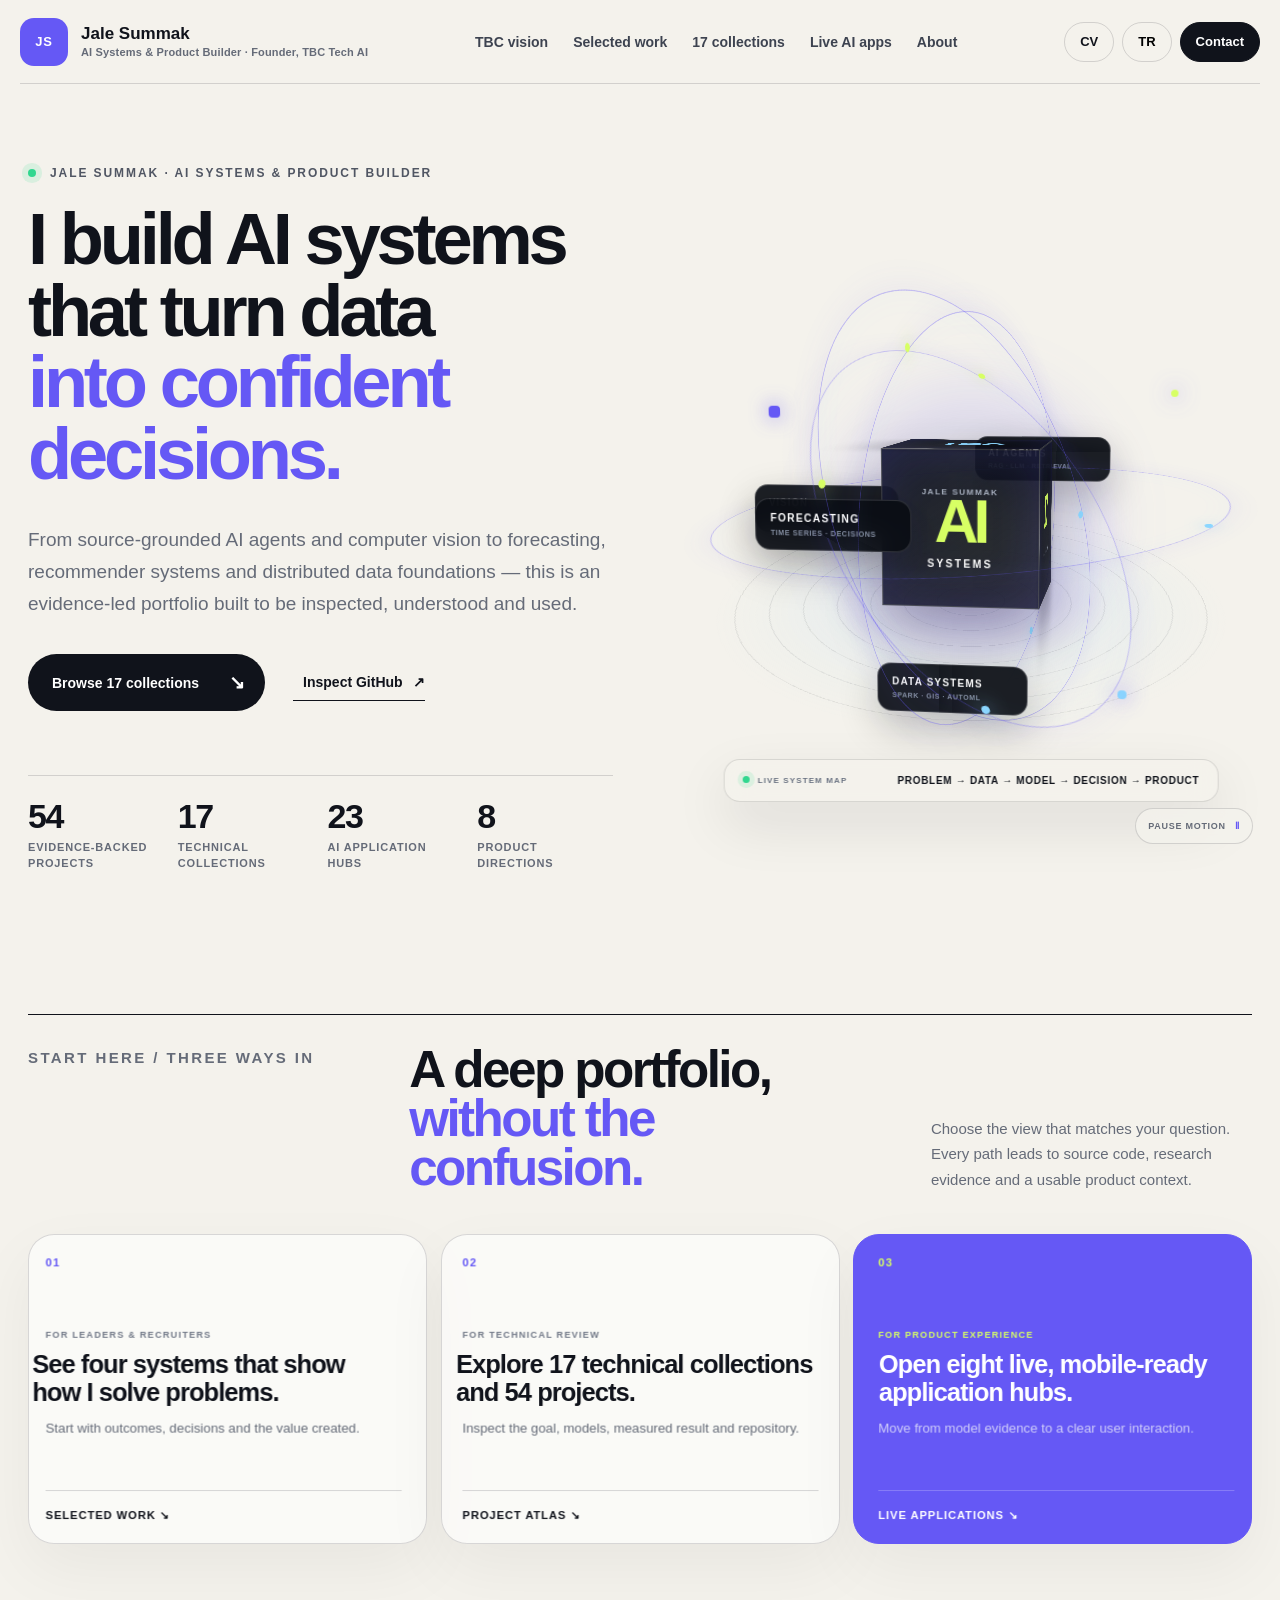
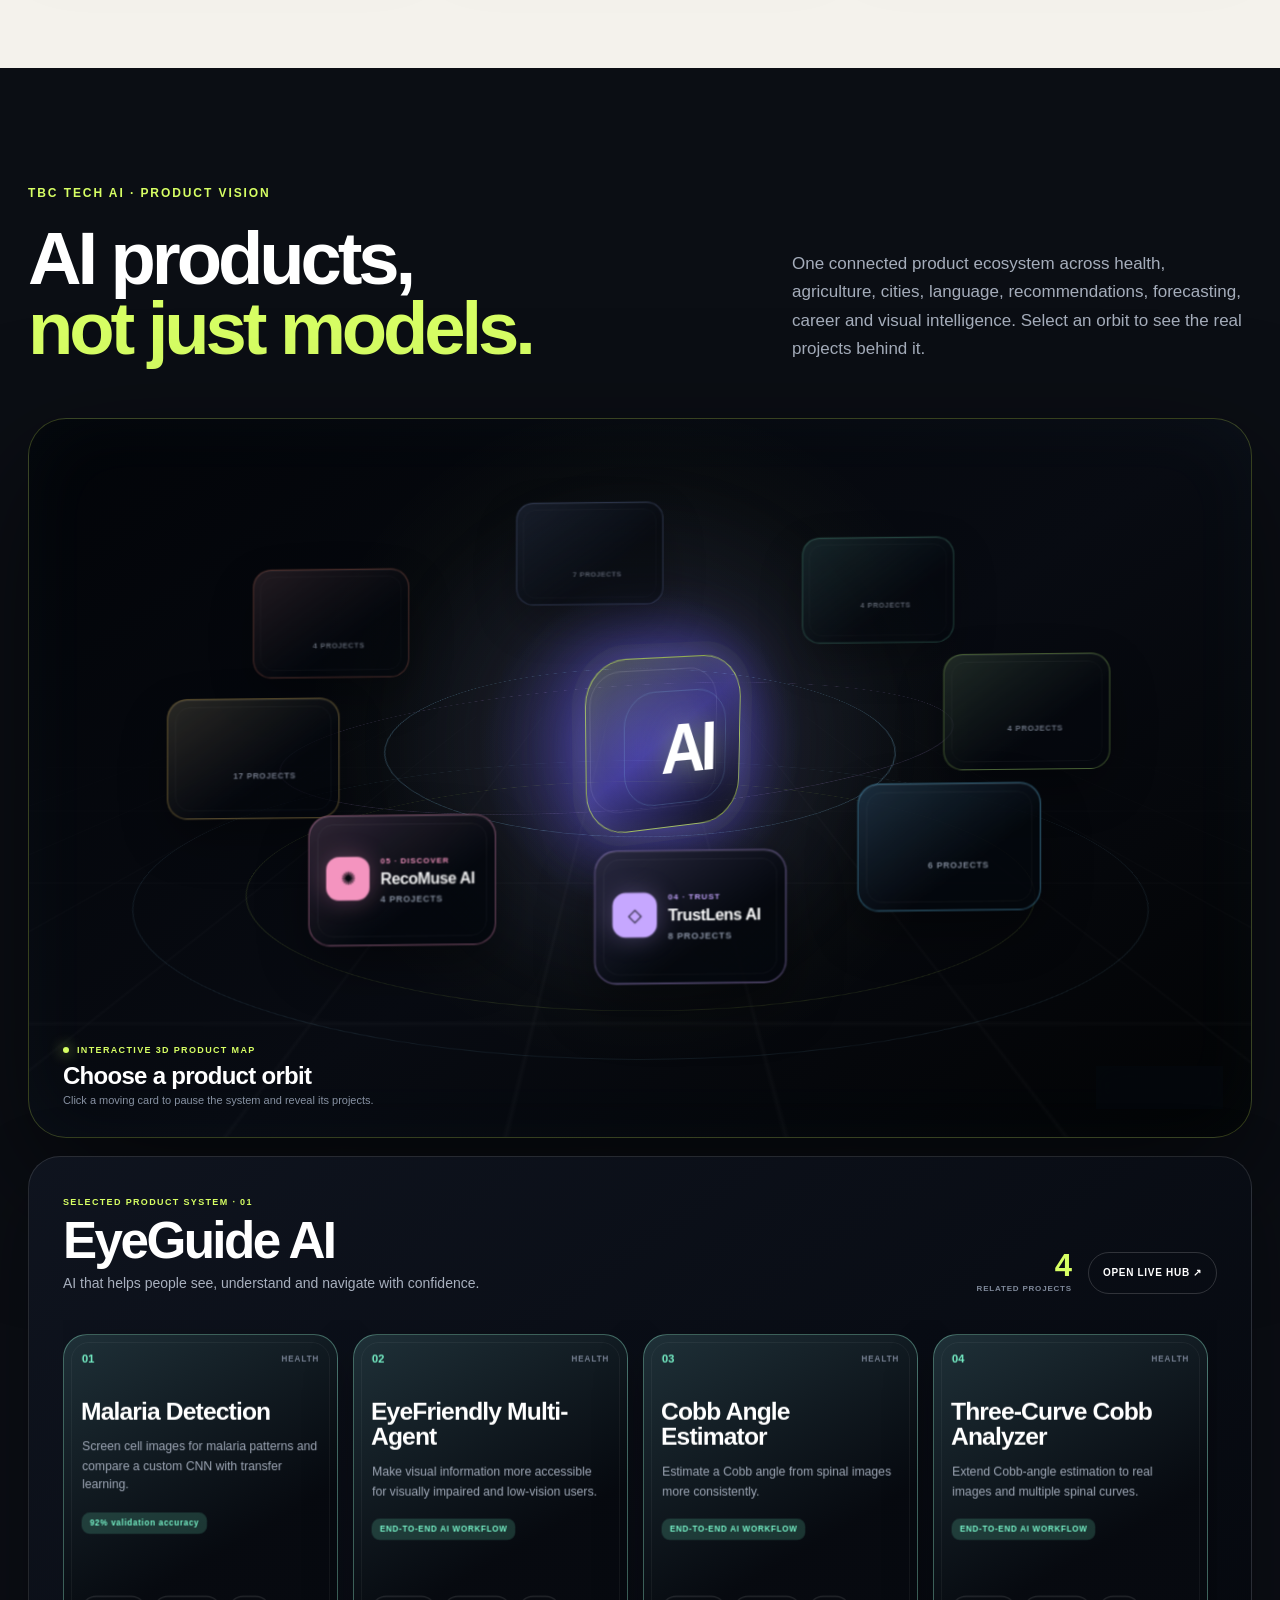
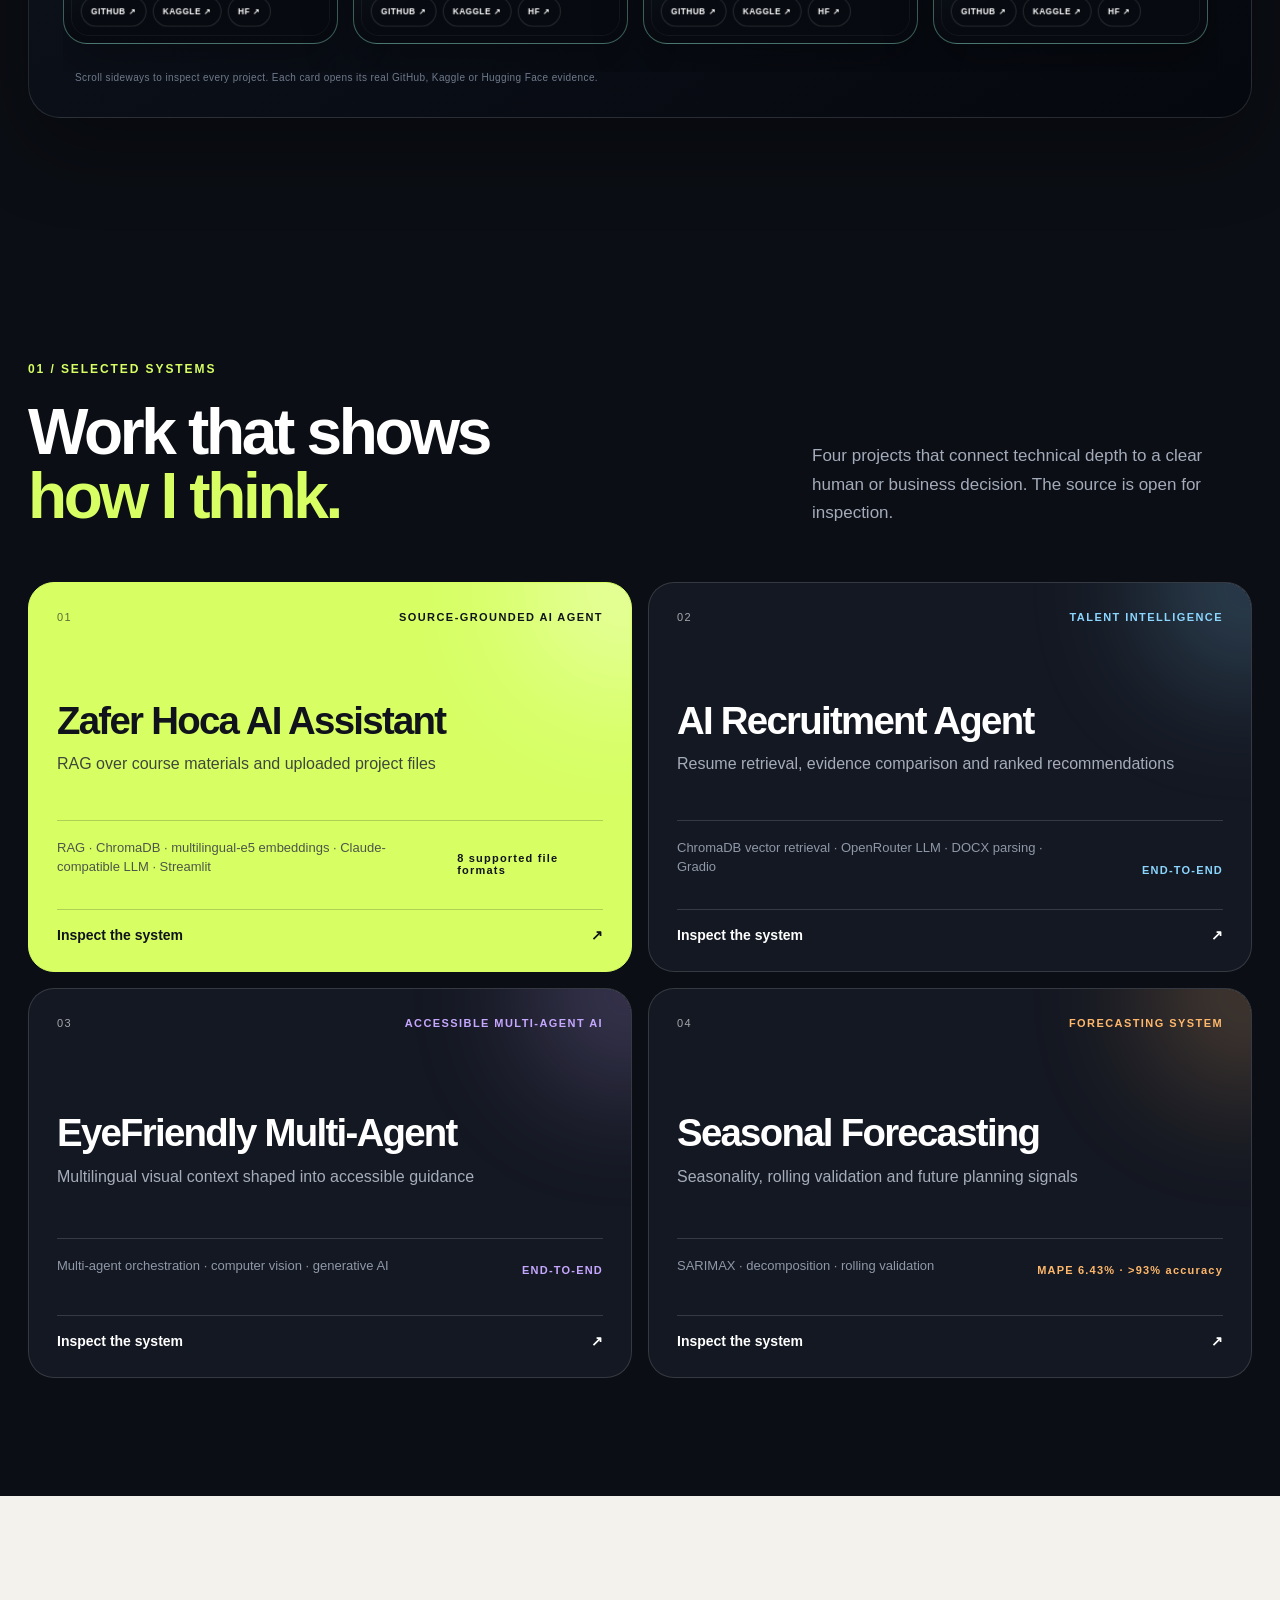
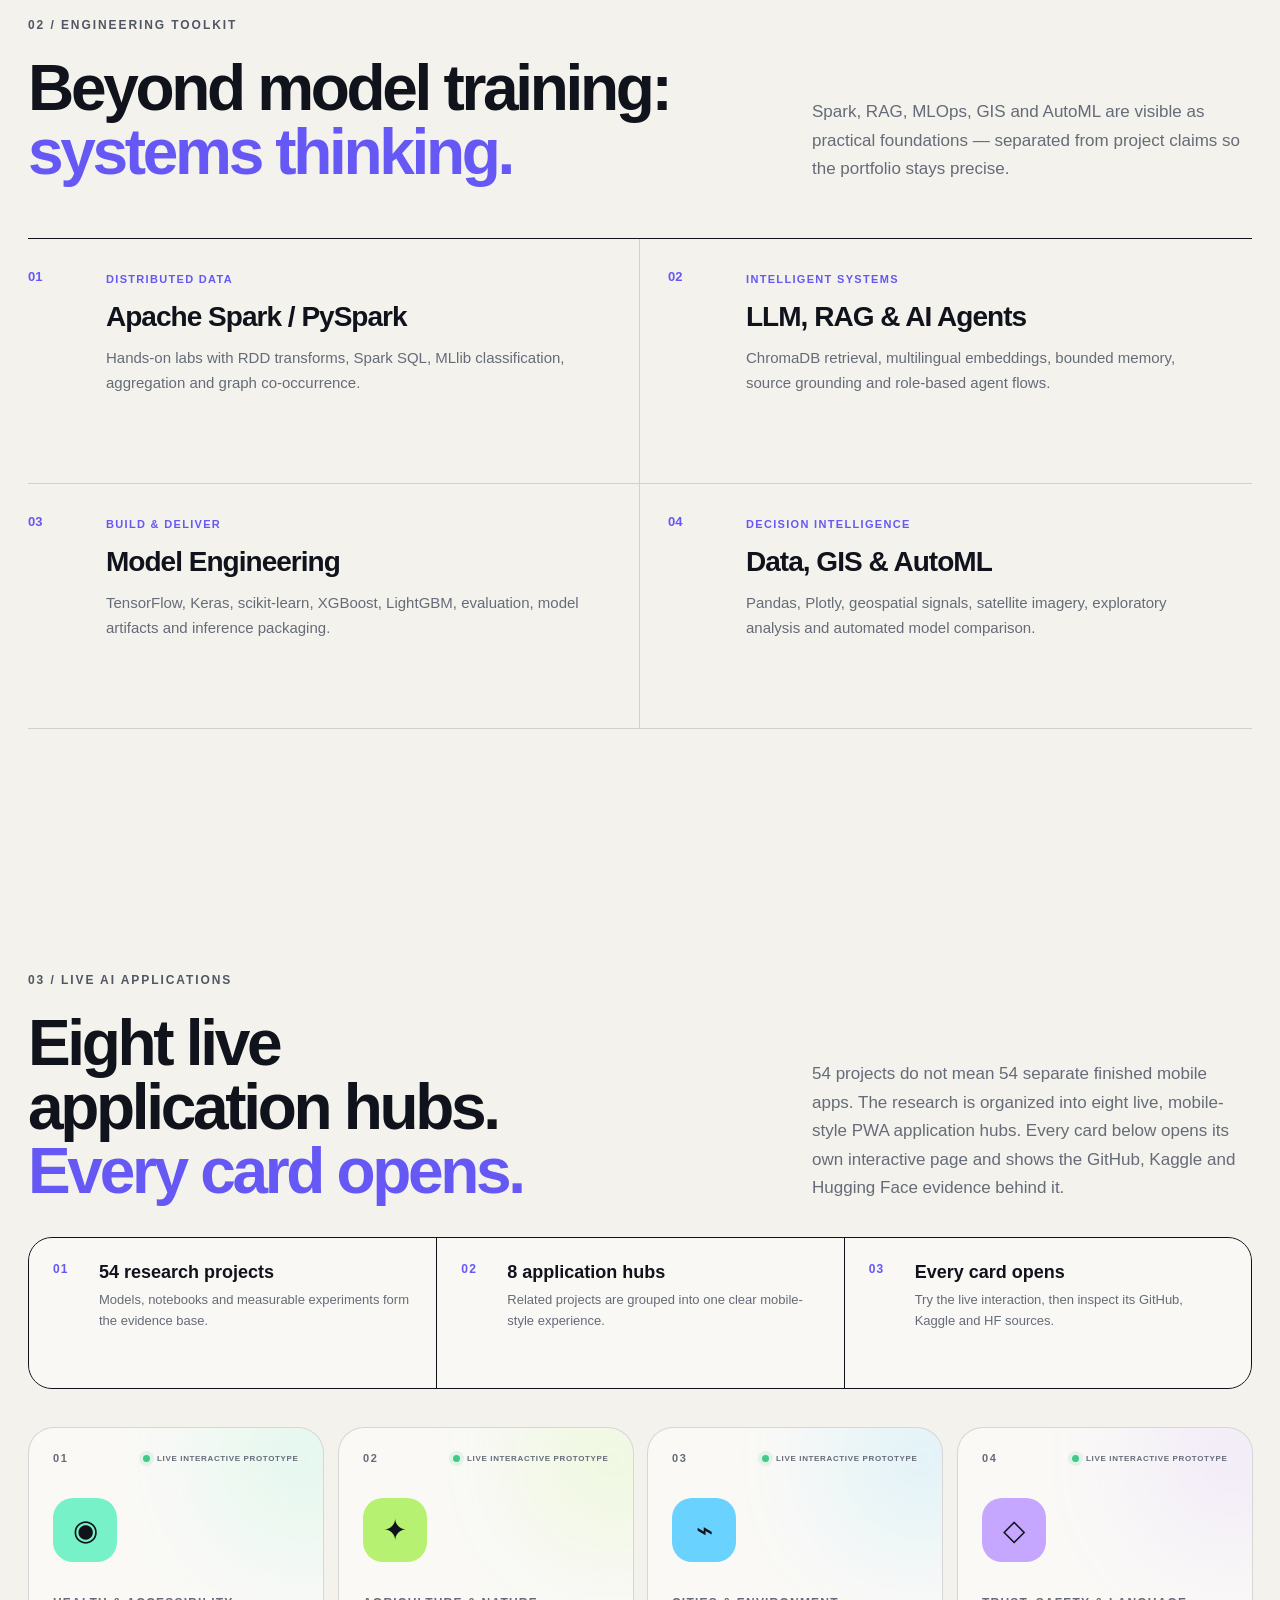
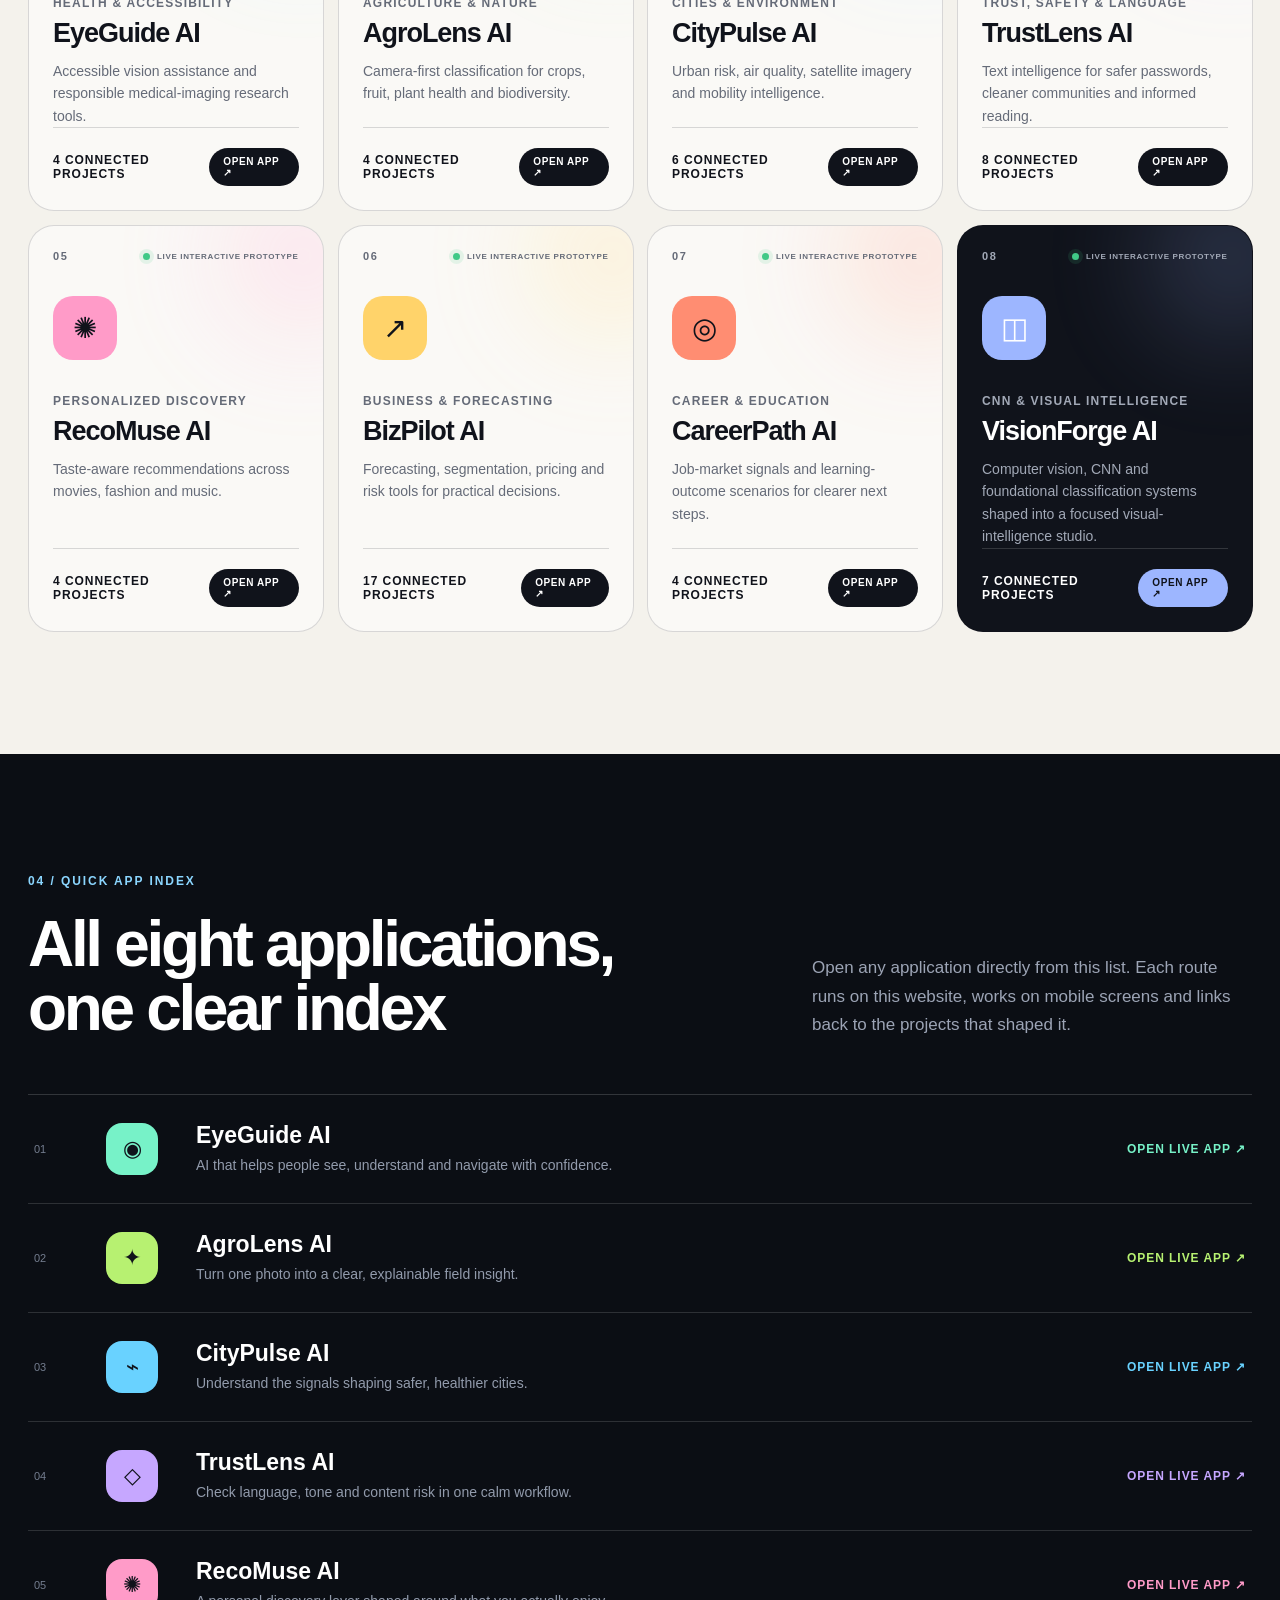
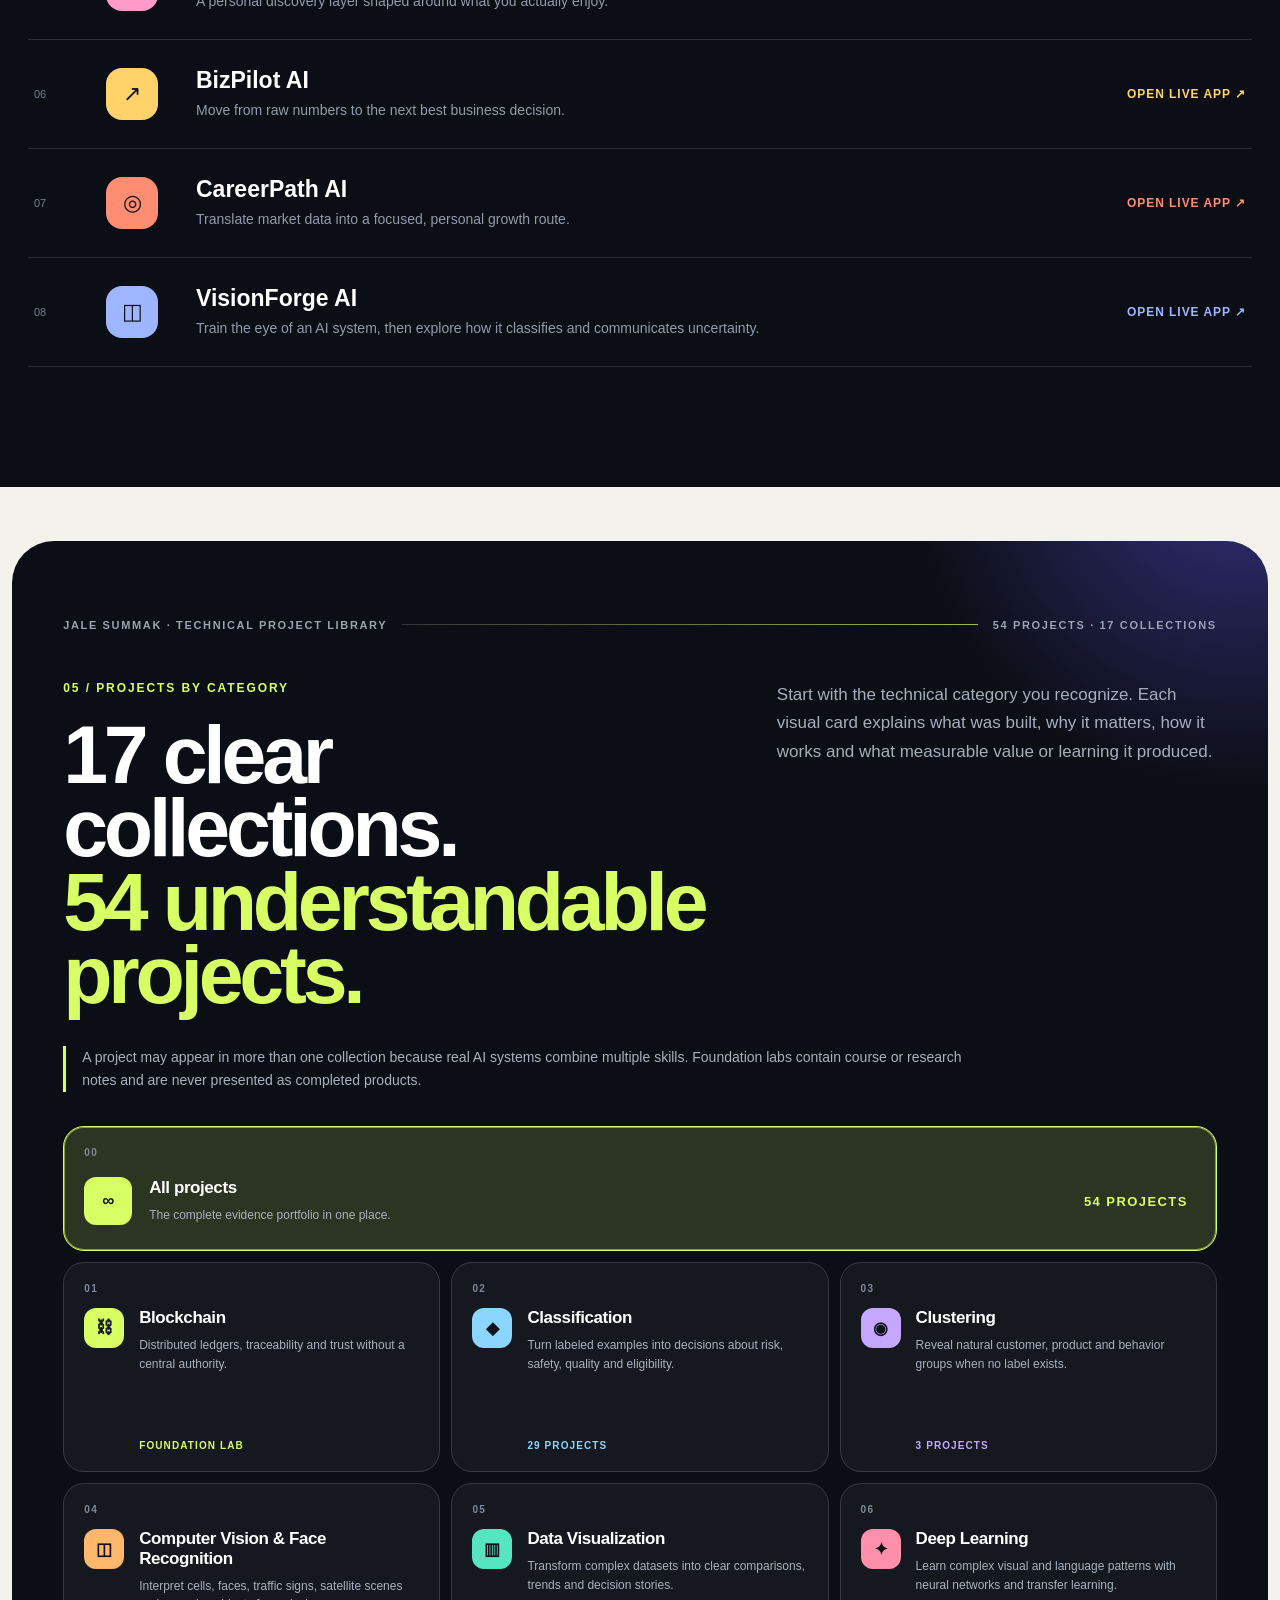
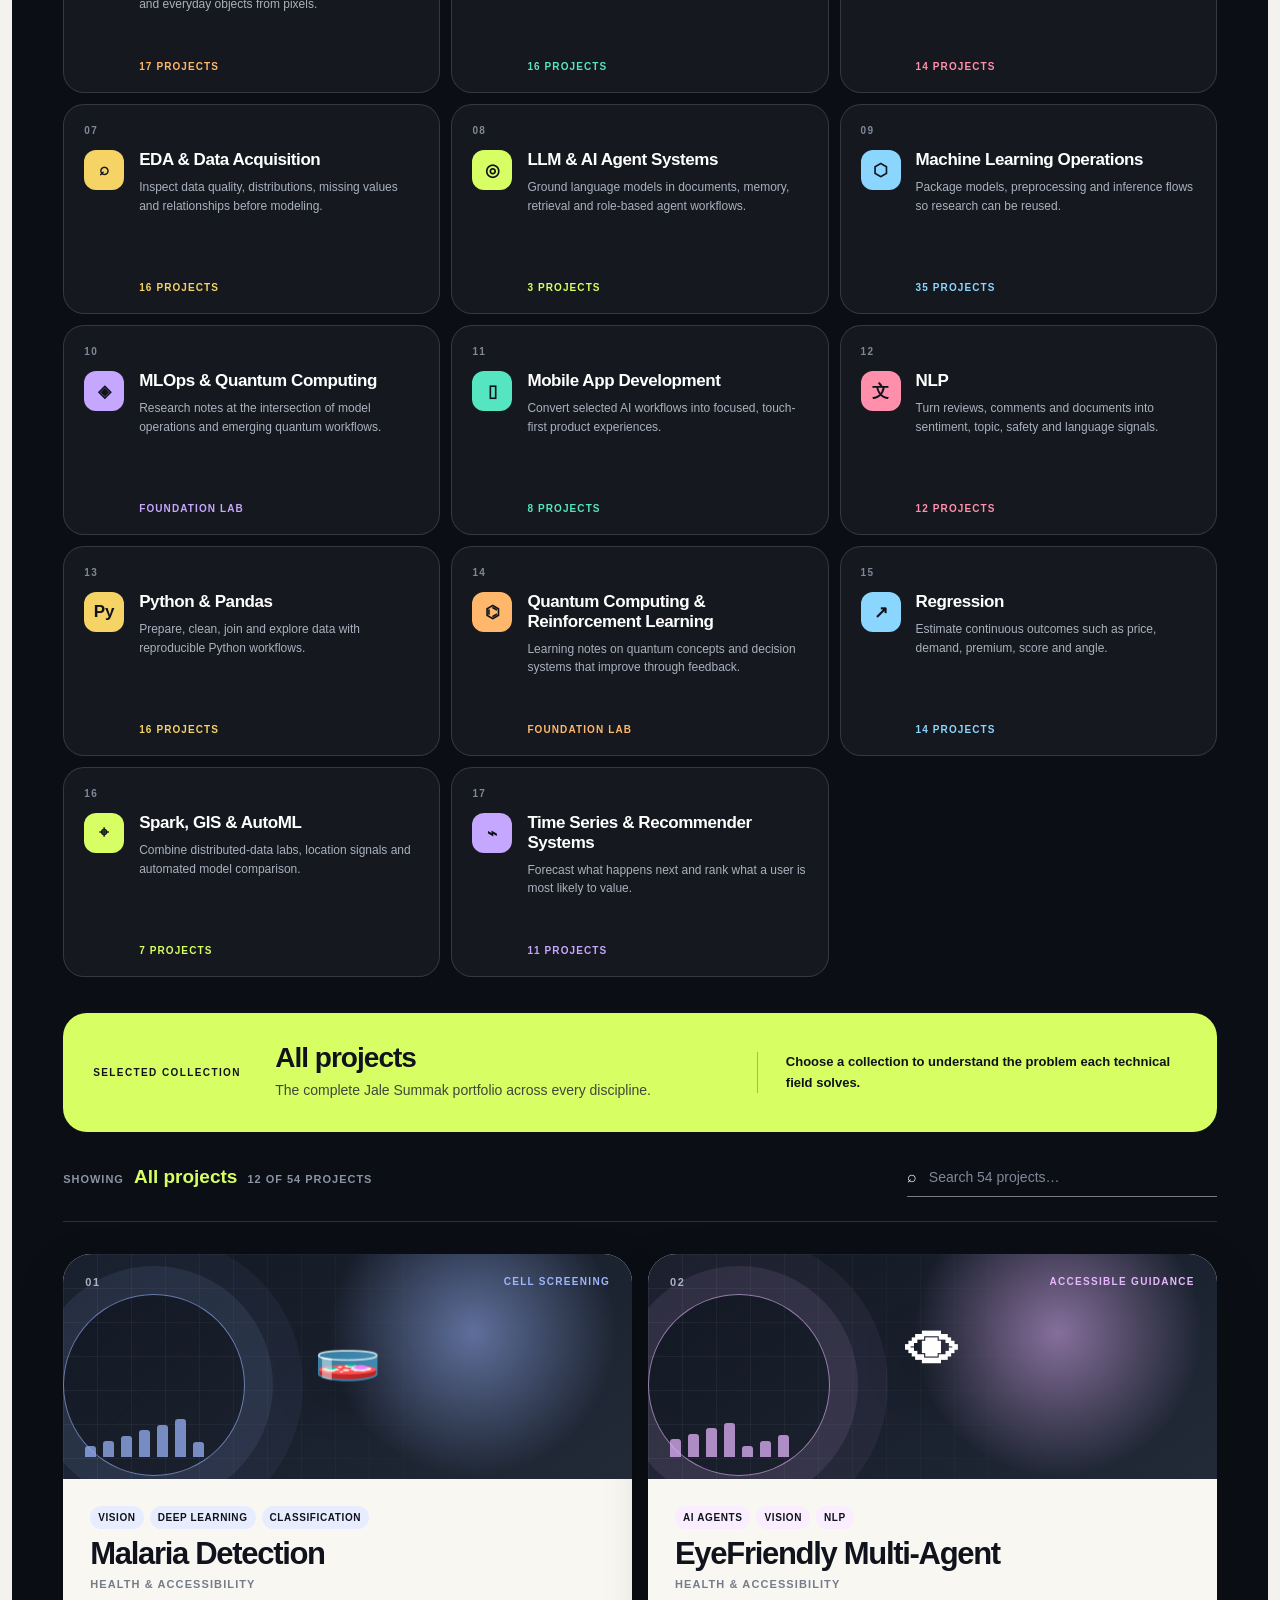
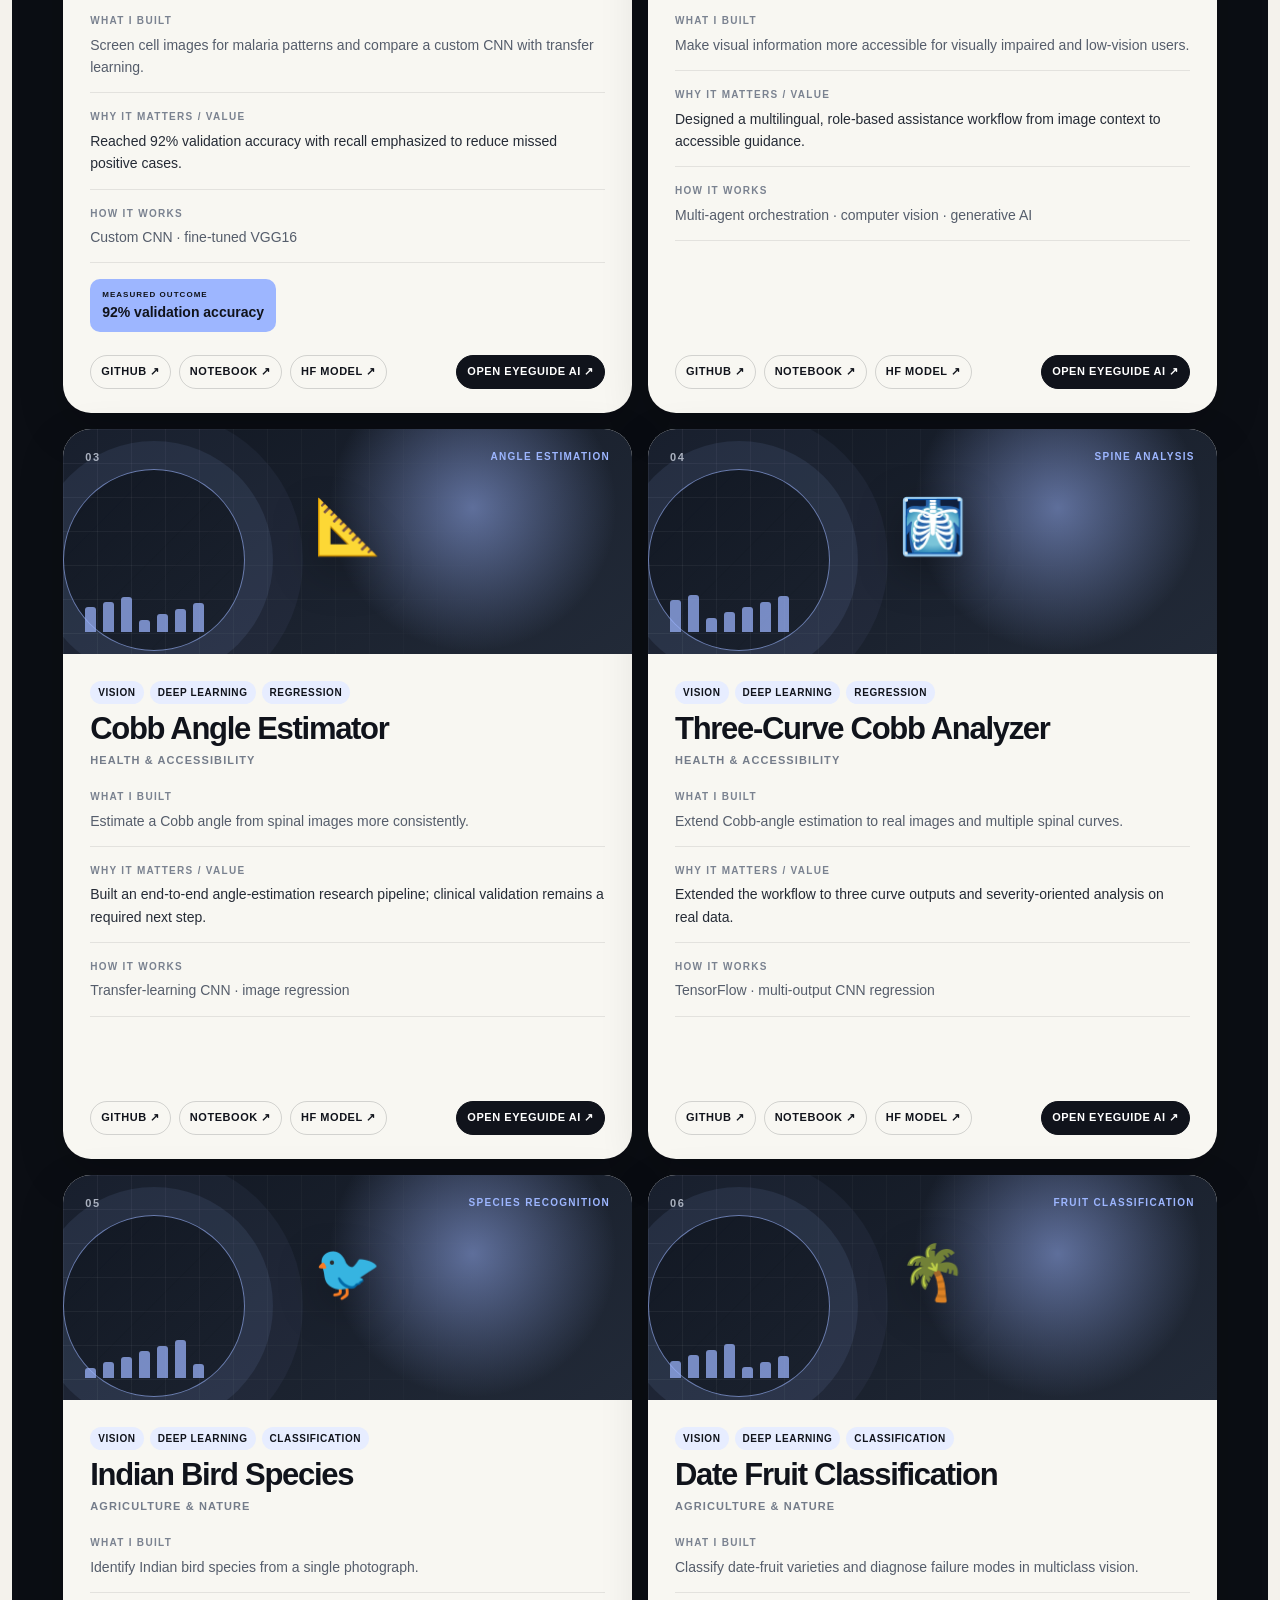
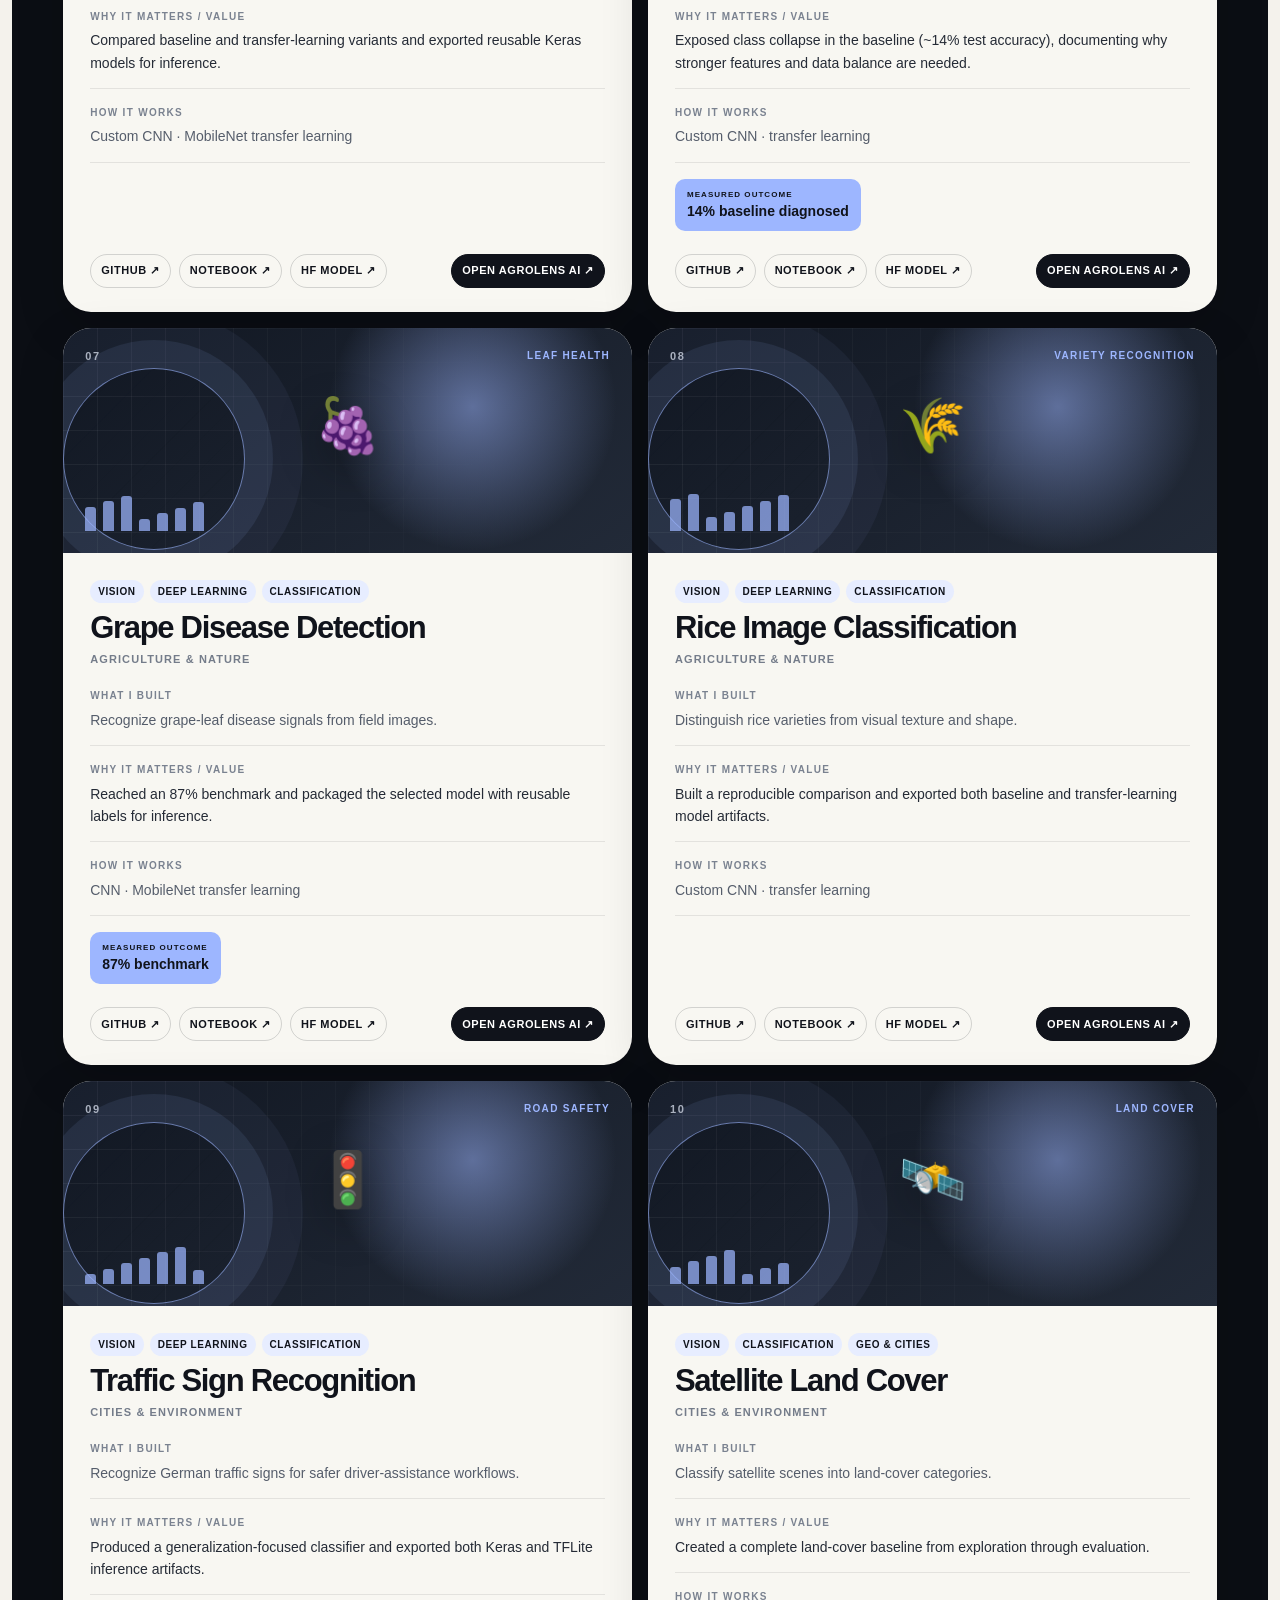
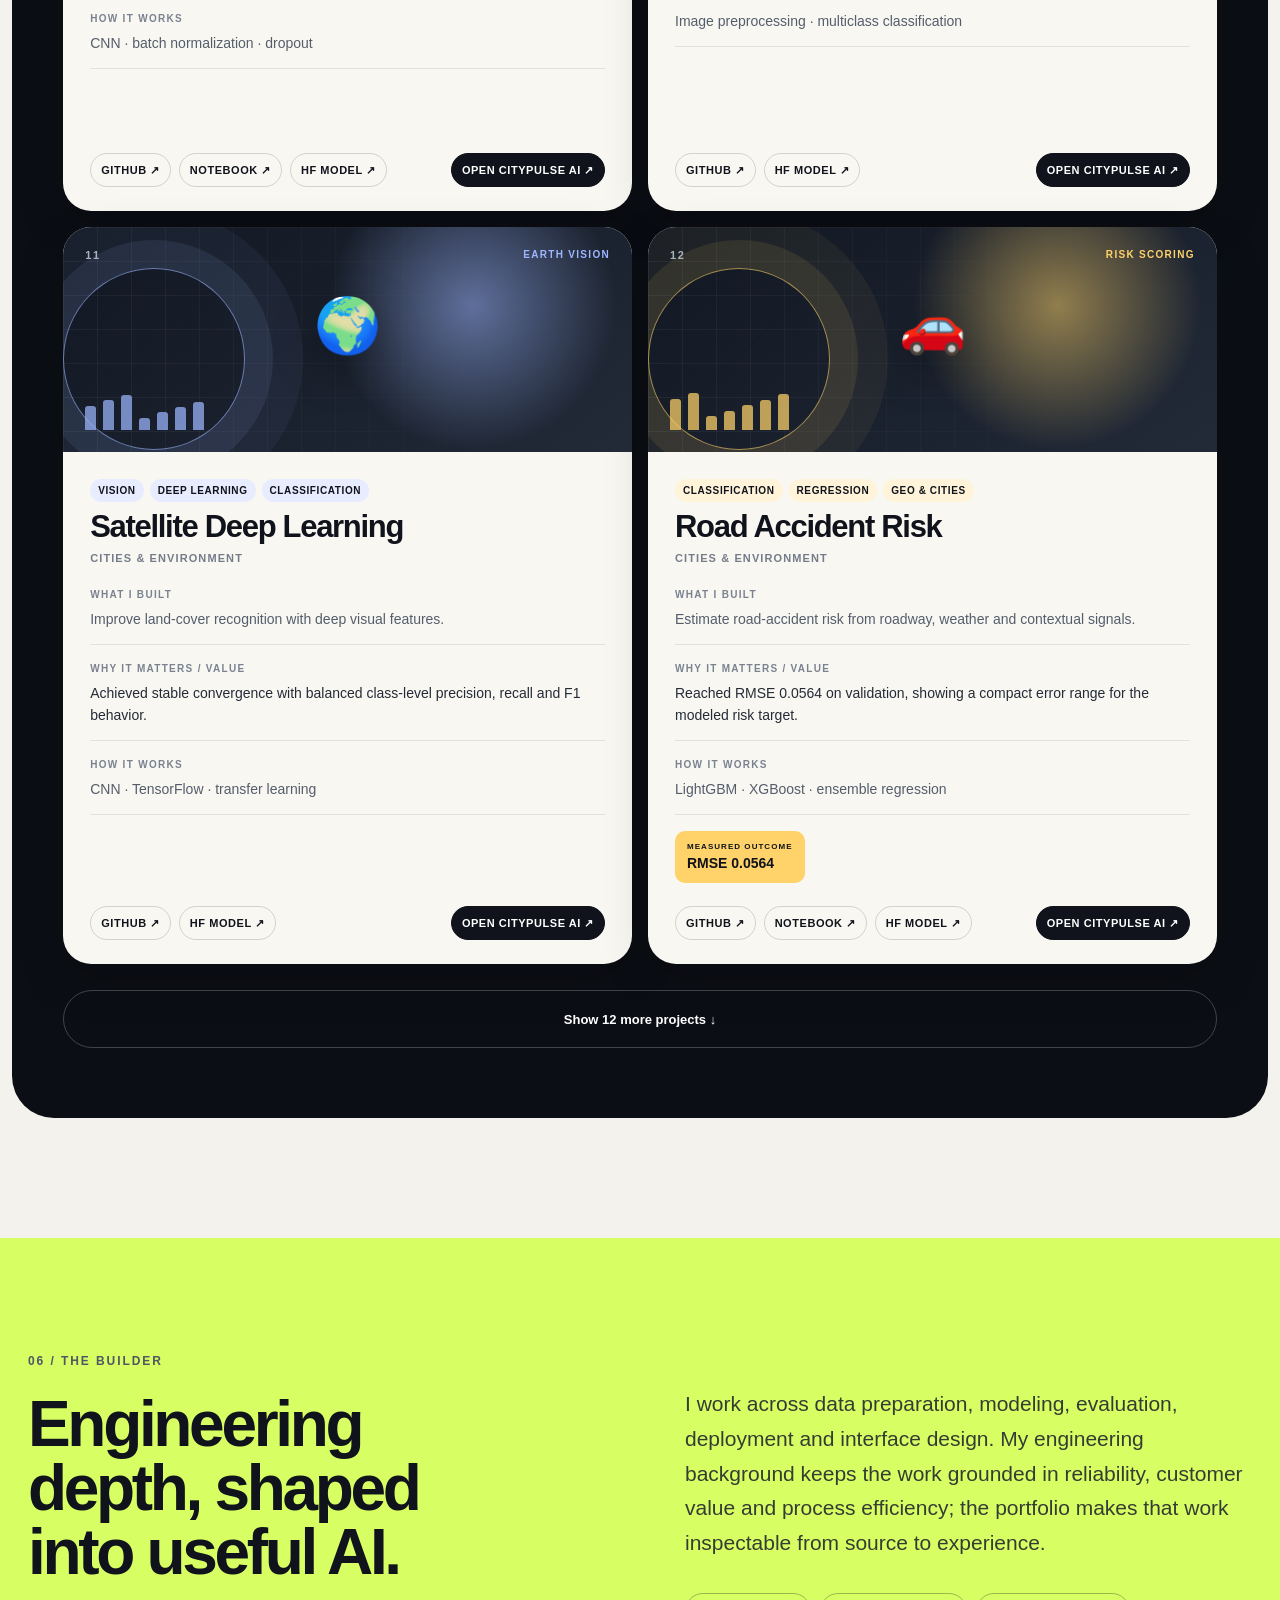
==== commit 43fa67d0: "Fix clickable rotating product orbit Replaces the unreliable browser motion path with a calculated e" ====
--- a/index.html
+++ b/index.html
@@ -1,4 +1,4 @@
-<!doctype html><html lang="en"><head><meta charset="utf-8"><meta name="viewport" content="width=device-width,initial-scale=1"><meta name="portfolio-version" content="jale-interactive-product-orbit-v6"><title>Jale Summak — AI Systems &amp; Product Builder · Founder, TBC Tech AI</title><meta name="description" content="Jale Summak’s category-first portfolio: 54 visual AI and data case studies organized across 17 technical collections, with purpose, methods and measurable value."><meta name="theme-color" content="#080b12"><link rel="manifest" href="/manifest.webmanifest"><link rel="icon" href="/favicon.svg"><meta property="og:type" content="website"><meta property="og:title" content="Jale Summak — AI Systems Constellation"><meta property="og:description" content="Jale Summak’s category-first portfolio: 54 visual AI and data case studies organized across 17 technical collections, with purpose, methods and measurable value."><meta property="og:image" content="https://jalesummak.github.io/og.png"><meta property="og:url" content="https://jalesummak.github.io/"><meta name="twitter:card" content="summary_large_image"><meta name="twitter:image" content="https://jalesummak.github.io/og.png"><style>:root {
+<!doctype html><html lang="en"><head><meta charset="utf-8"><meta name="viewport" content="width=device-width,initial-scale=1"><meta name="portfolio-version" content="jale-clickable-product-orbit-v7"><title>Jale Summak — AI Systems &amp; Product Builder · Founder, TBC Tech AI</title><meta name="description" content="Jale Summak’s category-first portfolio: 54 visual AI and data case studies organized across 17 technical collections, with purpose, methods and measurable value."><meta name="theme-color" content="#080b12"><link rel="manifest" href="/manifest.webmanifest"><link rel="icon" href="/favicon.svg"><meta property="og:type" content="website"><meta property="og:title" content="Jale Summak — AI Systems Constellation"><meta property="og:description" content="Jale Summak’s category-first portfolio: 54 visual AI and data case studies organized across 17 technical collections, with purpose, methods and measurable value."><meta property="og:image" content="https://jalesummak.github.io/og.png"><meta property="og:url" content="https://jalesummak.github.io/"><meta name="twitter:card" content="summary_large_image"><meta name="twitter:image" content="https://jalesummak.github.io/og.png"><style>:root {
   --ink: #10131b;
   --deep: #0b0e14;
   --paper: #f4f2ec;
@@ -1167,6 +1167,8 @@
   text-align: left;
   cursor: pointer;
   transform-style: preserve-3d;
+  transform: translate(-50%, -50%);
+  will-change: transform, opacity;
 }
 .orbit-product:nth-child(2) { left: 72%; top: 20%; }
 .orbit-product:nth-child(3) { left: 81%; top: 44%; }
@@ -1202,18 +1204,7 @@
 .orbit-product:active .orbit-product-face { transform: rotateX(1deg) rotateY(1deg) translateZ(13px) scale(.98); }
 .orbit-product:focus-visible { outline: 2px solid white; outline-offset: 8px; border-radius: 24px; }
 .orbit-product.is-selected .orbit-product-face::before { content: "SELECTED"; position: absolute; top: -10px; right: 13px; padding: 5px 8px; border-radius: 999px; background: var(--accent); color: #080b12; font-size: 7px; font-weight: 950; letter-spacing: .12em; transform: translateZ(32px); }
-@supports (offset-path: ellipse(40% 34% at 50% 50%)) {
-  .orbit-product {
-    left: 0;
-    top: 0;
-    offset-path: ellipse(41% 34% at 50% 45%);
-    offset-anchor: center;
-    animation: productCategoryOrbit 30s linear infinite;
-    animation-delay: var(--delay);
-  }
-}
-.product-orbit-stage:hover .orbit-product,
-.product-orbit-experience.orbit-paused .orbit-product { animation-play-state: paused; }
+.product-orbit-experience.orbit-paused .orbit-product-face { border-color: color-mix(in srgb, var(--accent) 58%, transparent); }
 .orbit-stage-copy { position: absolute; z-index: 8; left: 34px; bottom: 31px; display: flex; flex-direction: column; pointer-events: none; }
 .orbit-stage-copy > span { color: var(--lime); font-size: 9px; font-weight: 900; letter-spacing: .15em; }
 .orbit-stage-copy > span i { width: 6px; height: 6px; margin-right: 8px; border-radius: 50%; background: var(--lime); display: inline-block; box-shadow: 0 0 14px var(--lime); }
@@ -1248,12 +1239,6 @@
 .orbit-project-links a:hover { border-color: var(--accent); color: var(--accent); }
 .orbit-project-links .private-pill { background: rgba(255,255,255,.06); color: #8d96a5; }
 .orbit-track-note { margin: 0 12px; color: #707a8b; font-size: 10px; letter-spacing: .04em; }
-@keyframes productCategoryOrbit {
-  0%,100% { offset-distance: 0%; transform: translateZ(-115px) scale(.76); opacity: .48; z-index: 1; }
-  23% { transform: translateZ(-30px) scale(.88); opacity: .76; z-index: 3; }
-  48%,52% { transform: translateZ(125px) scale(1.04); opacity: 1; z-index: 8; }
-  77% { transform: translateZ(-30px) scale(.88); opacity: .76; z-index: 3; }
-}
 @keyframes orbitCoreTurn { from { transform: translate(-50%,-50%) rotateX(-12deg) rotateY(18deg) translateZ(55px); } to { transform: translate(-50%,-50%) rotateX(-4deg) rotateY(42deg) translateZ(75px); } }
 @keyframes orbitRingTurn { to { rotate: 1 0 0 360deg; } }
 @keyframes orbitAmbient { 50% { opacity: .68; transform: translate(-50%,-50%) scale(1.1); } }
@@ -1289,7 +1274,6 @@
   .orbit-core small { font-size: 6px; }
   .orbit-ring-one { width: 300px; height: 300px; top: 42%; }
   .orbit-ring-two { width: 420px; height: 270px; top: 42%; }
-  @supports (offset-path: ellipse(40% 34% at 50% 50%)) { .orbit-product { offset-path: ellipse(42% 33% at 50% 42%); } }
   .orbit-stage-copy { right: 16px; bottom: 82px; }
   .orbit-stage-copy strong { font-size: 19px; }
   .orbit-stage-copy small { max-width: 280px; }
@@ -1301,9 +1285,9 @@
   .orbit-project-card { min-width: 245px; width: 245px; }
 }
 @media (prefers-reduced-motion: reduce) {
-  .orbit-product, .orbit-core, .orbit-ring, .orbit-ambient { animation: none !important; }
+  .orbit-core, .orbit-ring, .orbit-ambient { animation: none !important; }
   .orbit-motion { display: none; }
-  .orbit-product { opacity: 1; transform: translate(-50%,-50%) scale(.82); }
+  .orbit-product { opacity: 1; }
 }
 </style></head><body><main>
     <header class="site-header"><a class="brand personal-brand" href="#top" aria-label="Jale Summak home"><span>JS</span><strong>Jale Summak<small>AI Systems & Product Builder · Founder, TBC Tech AI</small></strong></a><nav aria-label="Primary navigation"><a href="#vision">TBC vision</a><a href="#work">Selected work</a><a href="#projects">17 collections</a><a href="#products"><span data-i18n="products">Live AI apps</span></a><a href="#about"><span data-i18n="about">About</span></a></nav><div class="header-actions"><a class="lang-toggle" href="/cv.pdf" target="_blank" rel="noreferrer">CV</a><button class="lang-toggle" type="button" data-lang>TR</button><a class="mini-cta" href="mailto:jalesummak@gmail.com">Contact</a></div></header>
@@ -1324,10 +1308,11 @@
 document.querySelectorAll('[data-tilt]').forEach(card=>{if(reduceMotion)return;const strength=Number(card.dataset.tiltStrength||4);card.addEventListener('pointermove',event=>{if(event.pointerType==='touch')return;const rect=card.getBoundingClientRect(),x=(event.clientX-rect.left)/rect.width-.5,y=(event.clientY-rect.top)/rect.height-.5;card.style.setProperty('--tilt-x',(-y*strength)+'deg');card.style.setProperty('--tilt-y',(x*strength)+'deg')});card.addEventListener('pointerleave',()=>{card.style.setProperty('--tilt-x','0deg');card.style.setProperty('--tilt-y','0deg')})});
 document.querySelector('[data-motion-toggle]')?.addEventListener('click',event=>{const paused=document.body.classList.toggle('motion-paused');event.currentTarget.setAttribute('aria-pressed',String(paused));event.currentTarget.querySelector('span').textContent=paused?'Resume motion':'Pause motion';event.currentTarget.querySelector('i').textContent=paused?'▶':'Ⅱ'});
 const productOrbit=document.querySelector('[data-product-orbit]');
-if(productOrbit){const orbitButtons=[...productOrbit.querySelectorAll('[data-orbit-category]')],orbitPanels=[...productOrbit.querySelectorAll('[data-orbit-panel]')],orbitMotion=productOrbit.querySelector('[data-orbit-motion]');let orbitPaused=false;
+if(productOrbit){const orbitButtons=[...productOrbit.querySelectorAll('[data-orbit-category]')],orbitPanels=[...productOrbit.querySelectorAll('[data-orbit-panel]')],orbitMotion=productOrbit.querySelector('[data-orbit-motion]'),orbitStage=productOrbit.querySelector('.product-orbit-stage');let orbitPaused=false,orbitHover=false,orbitAngle=-Math.PI/2,lastOrbitTime=performance.now();
 const setOrbitMotion=paused=>{orbitPaused=paused;productOrbit.classList.toggle('orbit-paused',paused);orbitMotion?.setAttribute('aria-pressed',String(paused));const label=orbitMotion?.querySelector('span'),icon=orbitMotion?.querySelector('i');if(label)label.textContent=paused?'Resume orbit':'Pause orbit';if(icon)icon.textContent=paused?'▶':'Ⅱ'};
 const openOrbitCategory=button=>{const category=button.dataset.orbitCategory;orbitButtons.forEach(item=>{const selected=item===button;item.classList.toggle('is-selected',selected);item.setAttribute('aria-expanded',String(selected))});orbitPanels.forEach(panel=>{panel.hidden=panel.dataset.orbitPanel!==category});setOrbitMotion(true);if(window.innerWidth<900)productOrbit.querySelector('[data-orbit-panel="'+category+'"]')?.scrollIntoView({behavior:reduceMotion?'auto':'smooth',block:'start'})};
-orbitButtons.forEach((button,index)=>{button.addEventListener('click',()=>openOrbitCategory(button));button.addEventListener('keydown',event=>{if(!['ArrowRight','ArrowLeft'].includes(event.key))return;event.preventDefault();const step=event.key==='ArrowRight'?1:-1;orbitButtons[(index+step+orbitButtons.length)%orbitButtons.length].focus()})});orbitMotion?.addEventListener('click',()=>setOrbitMotion(!orbitPaused));if(reduceMotion)setOrbitMotion(true)}
+const layoutProductOrbit=now=>{const elapsed=Math.min(50,now-lastOrbitTime);lastOrbitTime=now;if(!orbitPaused&&!orbitHover&&!reduceMotion)orbitAngle+=elapsed*.00018;const width=orbitStage?.clientWidth||1000,height=orbitStage?.clientHeight||700,rx=Math.min(width*.34,390),ry=Math.min(height*.255,184);orbitButtons.forEach((button,index)=>{const angle=orbitAngle+index*Math.PI*2/orbitButtons.length,x=Math.cos(angle)*rx,y=Math.sin(angle)*ry,depth=(Math.sin(angle)+1)/2,scale=.78+depth*.24;button.style.left='50%';button.style.top='44%';button.style.transform='translate(-50%,-50%) translate('+x.toFixed(1)+'px,'+y.toFixed(1)+'px) scale('+scale.toFixed(3)+')';button.style.opacity=(.58+depth*.42).toFixed(2);button.style.zIndex=String(3+Math.round(depth*8))});requestAnimationFrame(layoutProductOrbit)};
+orbitButtons.forEach((button,index)=>{button.addEventListener('click',()=>openOrbitCategory(button));button.addEventListener('pointerenter',()=>{orbitHover=true});button.addEventListener('pointerleave',()=>{orbitHover=false});button.addEventListener('focus',()=>{orbitHover=true});button.addEventListener('blur',()=>{orbitHover=false});button.addEventListener('keydown',event=>{if(!['ArrowRight','ArrowLeft'].includes(event.key))return;event.preventDefault();const step=event.key==='ArrowRight'?1:-1;orbitButtons[(index+step+orbitButtons.length)%orbitButtons.length].focus()})});orbitMotion?.addEventListener('click',()=>setOrbitMotion(!orbitPaused));if(reduceMotion)setOrbitMotion(true);requestAnimationFrame(layoutProductOrbit)}
 document.querySelector('[data-lang]')?.addEventListener('click',()=>{lang=lang==='en'?'tr':'en';document.documentElement.lang=lang;document.querySelector('[data-lang]').textContent=lang==='en'?'TR':'EN';document.querySelectorAll('[data-i18n]').forEach(el=>{const key=el.dataset.i18n;if(translations[lang][key])el.innerHTML=translations[lang][key]});const search=document.querySelector('[data-search]');if(search)search.placeholder=translations[lang].search;document.querySelectorAll('[data-private]').forEach(el=>el.textContent=translations[lang].private)});
 let filter='all',showLimit=12;const search=document.querySelector('[data-search]');
 function updateCollectionStory(button){const title=document.querySelector('[data-story-title]'),summary=document.querySelector('[data-story-summary]'),value=document.querySelector('[data-story-value]');if(title)title.textContent=button?.dataset.collectionName||'All projects';if(summary)summary.textContent=button?.dataset.collectionSummary||'';if(value)value.textContent=button?.dataset.collectionValue||''}
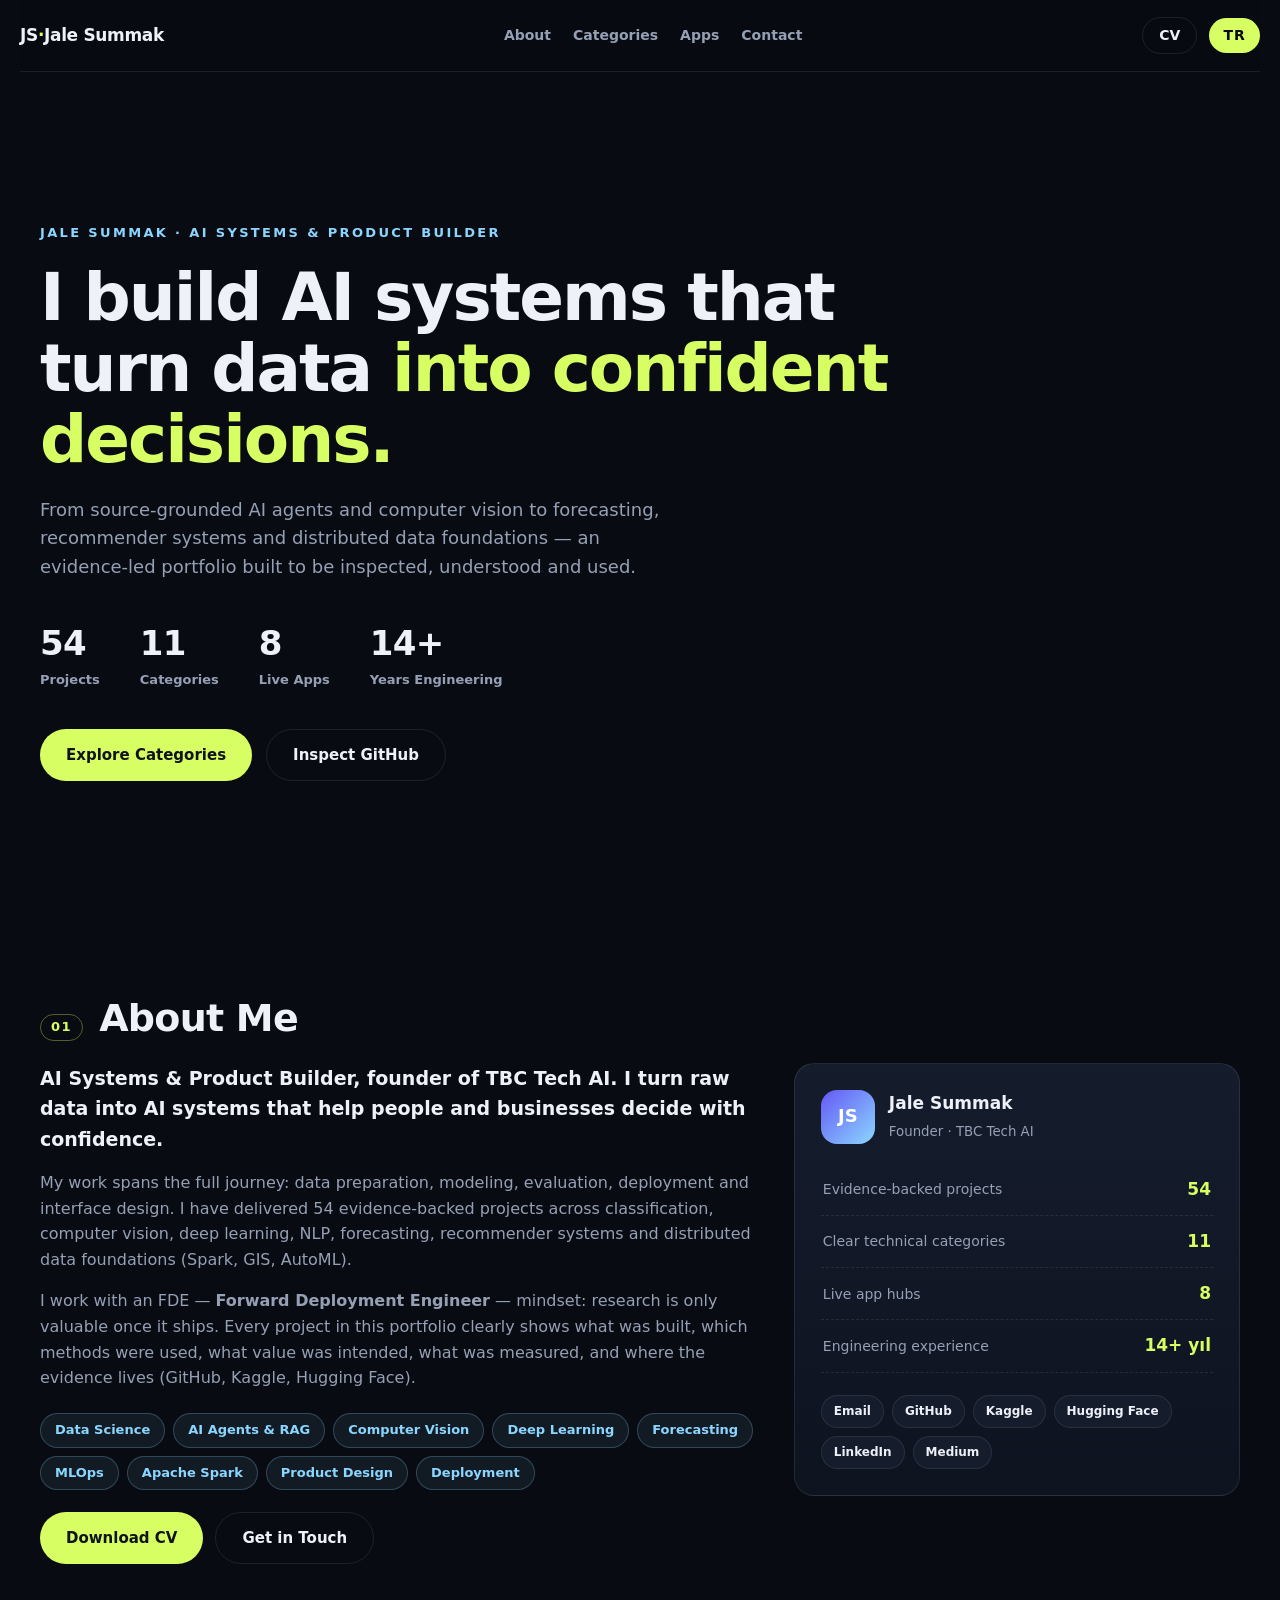
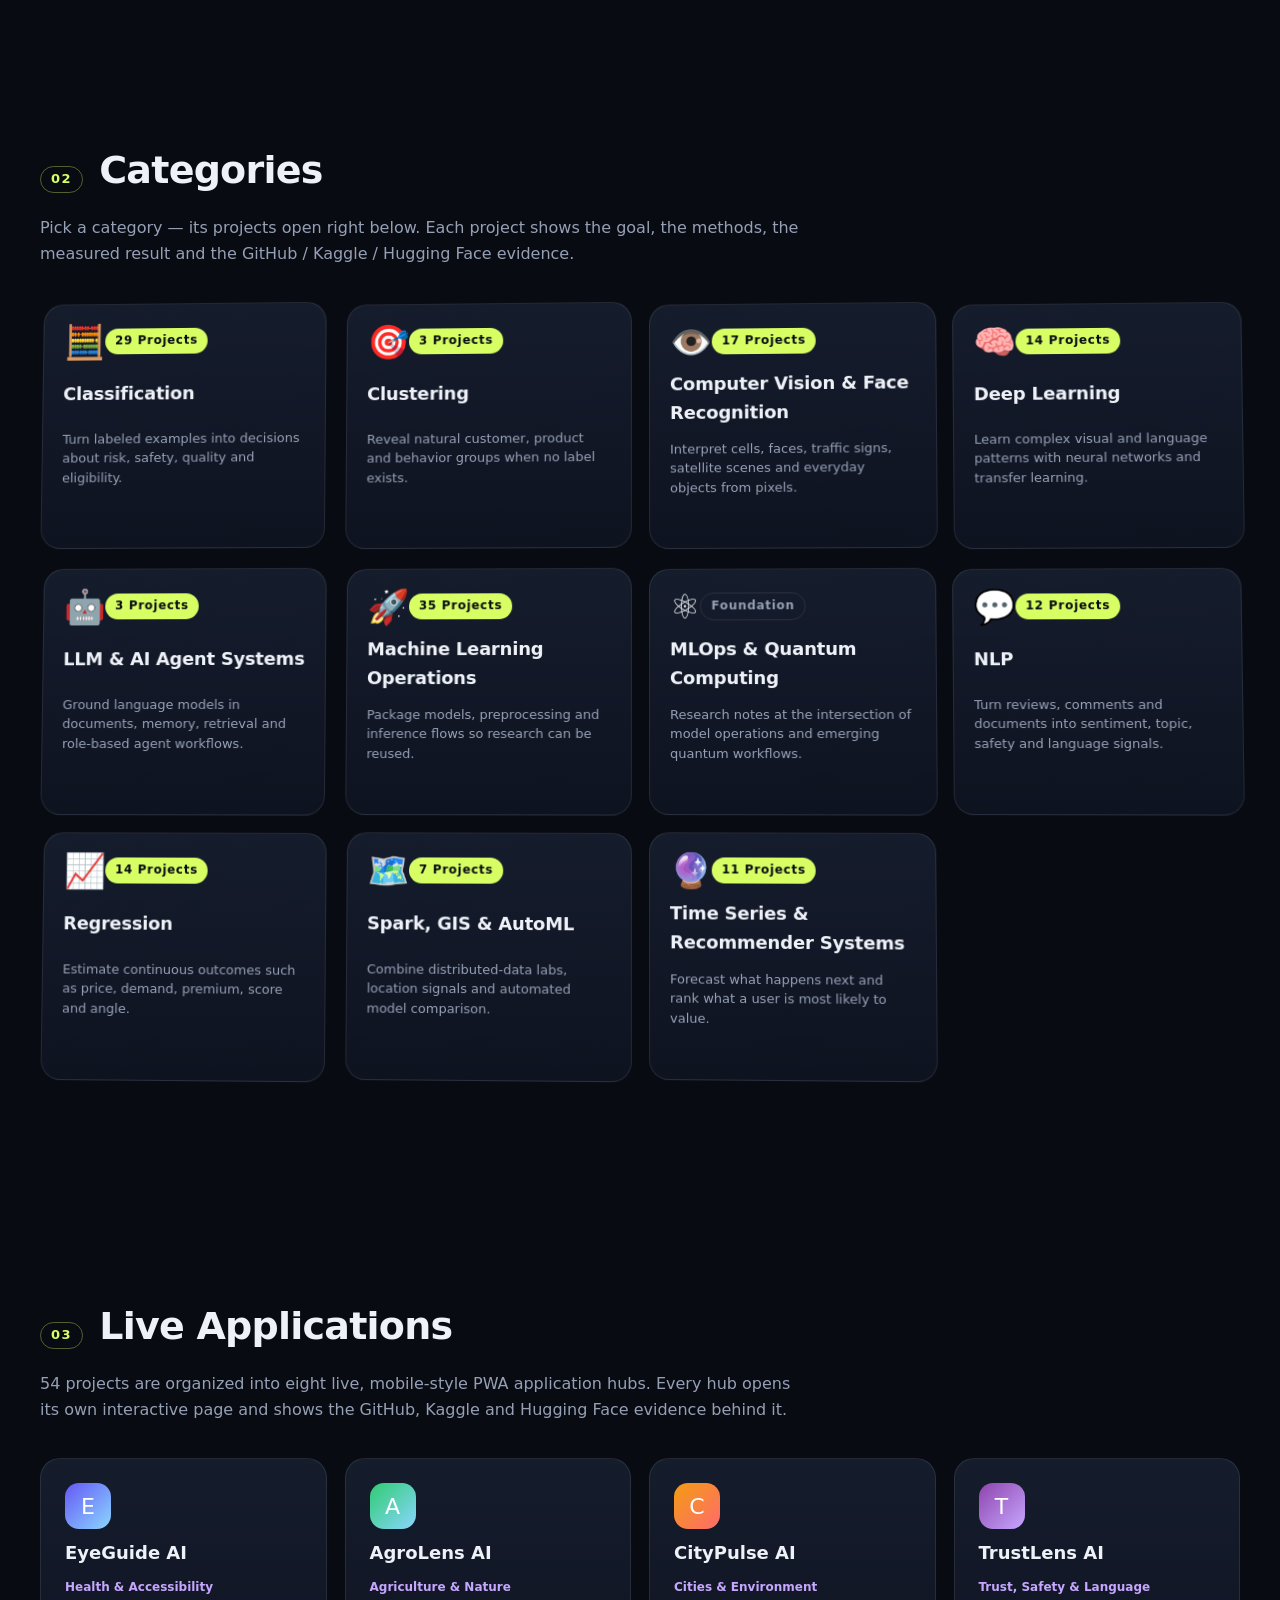
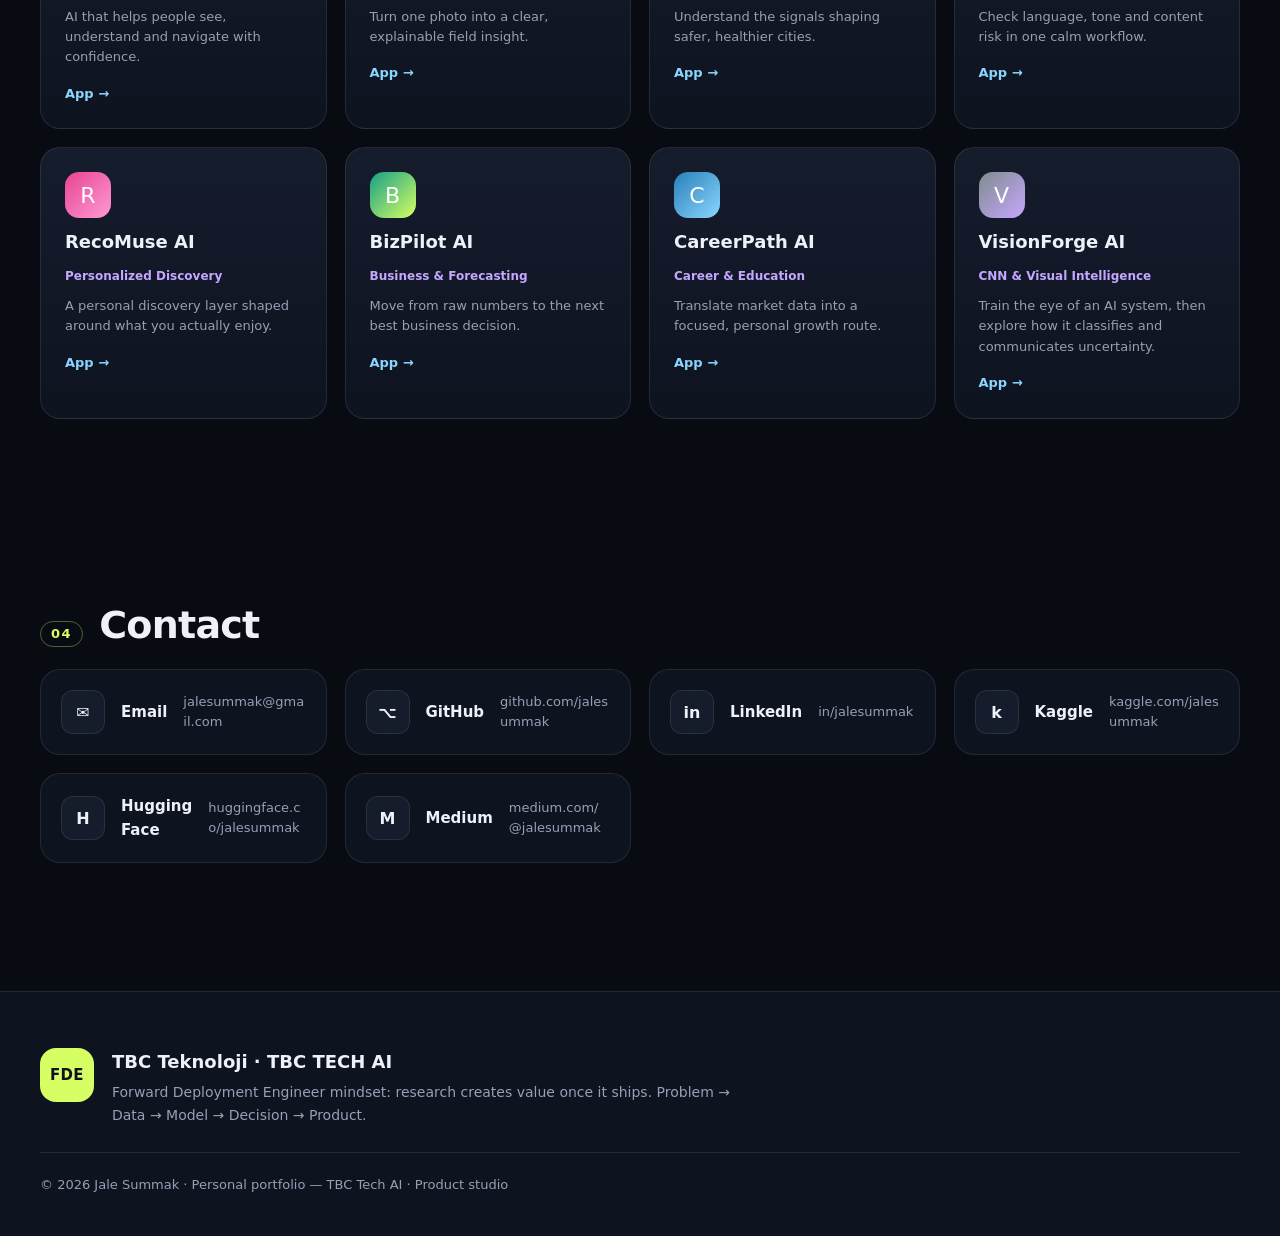
==== commit 4bf91aee: "Redesign portfolio: 11 clear categories, TR/EN, project evidence cards - 54 projects across 11 categ" ====
--- a/index.html
+++ b/index.html
@@ -1,1328 +1,174 @@
-<!doctype html><html lang="en"><head><meta charset="utf-8"><meta name="viewport" content="width=device-width,initial-scale=1"><meta name="portfolio-version" content="jale-clickable-product-orbit-v7"><title>Jale Summak — AI Systems &amp; Product Builder · Founder, TBC Tech AI</title><meta name="description" content="Jale Summak’s category-first portfolio: 54 visual AI and data case studies organized across 17 technical collections, with purpose, methods and measurable value."><meta name="theme-color" content="#080b12"><link rel="manifest" href="/manifest.webmanifest"><link rel="icon" href="/favicon.svg"><meta property="og:type" content="website"><meta property="og:title" content="Jale Summak — AI Systems Constellation"><meta property="og:description" content="Jale Summak’s category-first portfolio: 54 visual AI and data case studies organized across 17 technical collections, with purpose, methods and measurable value."><meta property="og:image" content="https://jalesummak.github.io/og.png"><meta property="og:url" content="https://jalesummak.github.io/"><meta name="twitter:card" content="summary_large_image"><meta name="twitter:image" content="https://jalesummak.github.io/og.png"><style>:root {
-  --ink: #10131b;
-  --deep: #0b0e14;
-  --paper: #f4f2ec;
-  --white: #ffffff;
-  --muted: #656b78;
-  --line: rgba(16, 19, 27, .15);
-  --lime: #d7ff64;
-  --blue: #6558f5;
-  --sky: #8bd6ff;
-  --radius: 26px;
-}
+<!doctype html>
+<html lang="tr">
+<head>
+<meta charset="utf-8">
+<meta name="viewport" content="width=device-width,initial-scale=1">
+<title>Jale Summak — AI Sistemleri & Ürün Geliştirici · TBC Tech AI</title>
+<meta name="description" content="Jale Summak — AI Systems & Product Builder, founder of TBC Tech AI. 54 evidence-backed AI projects across 11 clear categories. TR/EN.">
+<meta name="theme-color" content="#080b12">
+<link rel="manifest" href="manifest.webmanifest">
+<link rel="icon" href="favicon.svg">
+<meta property="og:type" content="website">
+<meta property="og:title" content="Jale Summak — AI Systems & Product Builder">
+<meta property="og:description" content="54 evidence-backed AI projects across 11 clear categories. What was built, how, and what was measured.">
+<meta property="og:image" content="https://jalesummak.tbctechai.com/og.png">
+<meta property="og:url" content="https://jalesummak.tbctechai.com/">
+<link rel="stylesheet" href="css/style.css">
+</head>
+<body>
 
-* { box-sizing: border-box; }
-html { scroll-behavior: smooth; overflow-x: clip; }
-body {
-  margin: 0;
-  background: var(--paper);
-  color: var(--ink);
-  font-family: Inter, "Segoe UI Variable", "Segoe UI", Arial, sans-serif;
-  font-size: 16px;
-  -webkit-font-smoothing: antialiased;
-  overflow-x: clip;
-}
-a { color: inherit; text-decoration: none; }
-button, input, textarea, select { font: inherit; }
-button, a { touch-action: manipulation; }
-::selection { background: var(--lime); color: var(--ink); }
-.section-shell { width: min(1280px, calc(100% - 56px)); margin-inline: auto; }
-.is-hidden { display: none !important; }
+<header class="topbar">
+  <a class="brand" href="#top">JS<span>·</span>Jale Summak</a>
+  <nav class="nav">
+    <a href="#hakkimda" data-i18n="navAbout">Hakkımda</a>
+    <a href="#kategoriler" data-i18n="navCategories">Kategoriler</a>
+    <a href="#uygulamalar" data-i18n="navApps">Uygulamalar</a>
+    <a href="#iletisim" data-i18n="navContact">İletişim</a>
+  </nav>
+  <div class="topbar-actions">
+    <a class="cv-link" href="cv.pdf" target="_blank" rel="noreferrer" data-i18n="cv">CV</a>
+    <button class="lang-btn" id="langToggle" type="button" aria-label="Switch language">EN</button>
+  </div>
+</header>
 
-.site-header {
-  width: min(1380px, calc(100% - 40px));
-  min-height: 84px;
-  margin: auto;
-  display: flex;
-  align-items: center;
-  justify-content: space-between;
-  gap: 24px;
-  border-bottom: 1px solid var(--line);
-  position: relative;
-  z-index: 20;
-}
-.brand { display: flex; align-items: center; gap: 13px; }
-.brand > span, .footer-mark {
-  display: grid;
-  place-items: center;
-  width: 48px;
-  height: 48px;
-  border-radius: 14px;
-  background: var(--blue);
-  color: white;
-  font-size: 13px;
-  font-weight: 900;
-  letter-spacing: .06em;
-}
-.brand > strong { display: flex; flex-direction: column; gap: 4px; font-size: 17px; line-height: 1.05; }
-.brand > strong small { color: var(--muted); font-size: 11px; font-weight: 650; letter-spacing: .015em; }
-.site-header nav { display: flex; align-items: center; gap: 25px; }
-.site-header nav a { color: #3d4350; font-size: 14px; font-weight: 650; }
-.site-header nav a:hover { color: var(--blue); }
-.header-actions { display: flex; align-items: center; gap: 8px; }
-.lang-toggle, .mini-cta {
-  min-height: 40px;
-  padding: 0 15px;
-  border: 1px solid var(--line);
-  border-radius: 999px;
-  background: transparent;
-  font-size: 13px;
-  font-weight: 800;
-  cursor: pointer;
-}
-.header-actions > a.lang-toggle, .mini-cta { display: inline-flex; align-items: center; justify-content: center; }
-.mini-cta { background: var(--ink); border-color: var(--ink); color: white; }
+<main>
 
-.hero {
-  min-height: 780px;
-  display: grid;
-  grid-template-columns: minmax(0, 1.02fr) minmax(460px, .98fr);
-  gap: clamp(44px, 6vw, 96px);
-  align-items: center;
-  padding-block: 82px 100px;
-}
-.eyebrow, .section-kicker {
-  margin: 0 0 24px;
-  color: #505663;
-  font-size: 12px;
-  font-weight: 850;
-  letter-spacing: .16em;
-  text-transform: uppercase;
-}
-.status-dot {
-  display: inline-block;
-  width: 8px;
-  height: 8px;
-  margin-right: 14px;
-  border-radius: 50%;
-  background: #31d78f;
-  box-shadow: 0 0 0 6px rgba(49, 215, 143, .14);
-}
-.hero h1 {
-  max-width: 850px;
-  margin: 0;
-  font-size: clamp(54px, 5.65vw, 82px);
-  font-weight: 850;
-  line-height: .99;
-  letter-spacing: -.058em;
-  text-wrap: balance;
-}
-.hero h1 em { color: var(--blue); font-style: normal; }
-.hero-intro {
-  max-width: 720px;
-  margin: 34px 0;
-  color: var(--muted);
-  font-size: 19px;
-  line-height: 1.68;
-}
-.hero-actions { display: flex; align-items: center; gap: 28px; }
-.primary-button {
-  display: inline-flex;
-  align-items: center;
-  justify-content: space-between;
-  gap: 30px;
-  padding: 17px 20px 17px 24px;
-  border-radius: 999px;
-  background: var(--ink);
-  color: white;
-  font-size: 14px;
-  font-weight: 800;
-}
-.primary-button span { font-size: 19px; }
-.text-button { padding: 10px 0; border-bottom: 1px solid var(--ink); font-size: 14px; font-weight: 800; }
-.text-button span { margin-left: 10px; }
-.metrics {
-  display: grid;
-  grid-template-columns: repeat(4, 1fr);
-  gap: 14px;
-  margin-top: 64px;
-  padding-top: 23px;
-  border-top: 1px solid var(--line);
-}
-.metrics div { display: flex; flex-direction: column; gap: 7px; }
-.metrics strong { font-size: 34px; line-height: 1; letter-spacing: -.045em; }
-.metrics span { max-width: 125px; color: var(--muted); font-size: 11px; font-weight: 700; line-height: 1.45; letter-spacing: .075em; text-transform: uppercase; }
+  <!-- HERO -->
+  <section id="top" class="hero">
+    <div class="hero-inner">
+      <p class="eyebrow" data-i18n="heroEyebrow">JALE SUMMAK · AI SİSTEMLERİ & ÜRÜN GELİŞTİRİCİ</p>
+      <h1 data-i18n="heroHeadline">Veriyi güvenle karar verebileceğiniz <em>AI sistemlerine</em> dönüştürüyorum.</h1>
+      <p class="hero-intro" data-i18n="heroIntro">Kaynağa dayalı AI ajanlarından bilgisayarlı görüye; tahminleme, öneri sistemleri ve dağıtık veri temellerine uzanan, incelenebilir ve kullanılabilir bir portföy.</p>
+      <div class="hero-stats">
+        <div class="stat"><strong id="statProjects">54</strong><span data-i18n="statProjects">Proje</span></div>
+        <div class="stat"><strong id="statCategories">11</strong><span data-i18n="statCategories">Kategori</span></div>
+        <div class="stat"><strong id="statApps">8</strong><span data-i18n="statApps">Canlı Uygulama</span></div>
+        <div class="stat"><strong id="statYears">14+</strong><span data-i18n="statYears">Yıl Mühendislik</span></div>
+      </div>
+      <div class="hero-cta">
+        <a class="btn btn-primary" href="#kategoriler" data-i18n="ctaCategories">Kategorileri Keşfet</a>
+        <a class="btn btn-ghost" href="https://github.com/jalesummak" target="_blank" rel="noreferrer" data-i18n="ctaGithub">GitHub'ı İncele</a>
+      </div>
+    </div>
+  </section>
 
-.hero-visual { min-height: 620px; display: grid; place-items: center; position: relative; }
-.hero-board {
-  width: min(590px, 100%);
-  min-height: 570px;
-  padding: 25px;
-  border: 1px solid rgba(255, 255, 255, .13);
-  border-radius: 34px;
-  background: var(--deep);
-  color: white;
-  box-shadow: 0 42px 110px rgba(25, 20, 74, .27);
-  position: relative;
-  z-index: 2;
-  overflow: hidden;
-}
-.hero-board::before {
-  content: "";
-  width: 360px;
-  height: 360px;
-  position: absolute;
-  right: -190px;
-  top: -190px;
-  border-radius: 50%;
-  background: radial-gradient(circle, rgba(101, 88, 245, .78), transparent 68%);
-}
-.board-top, .board-foot { position: relative; z-index: 1; display: flex; align-items: center; justify-content: space-between; gap: 20px; }
-.board-top { padding-bottom: 20px; border-bottom: 1px solid rgba(255, 255, 255, .12); }
-.board-top span, .board-top i { font-size: 10px; font-weight: 800; font-style: normal; letter-spacing: .13em; }
-.board-top span { color: var(--lime); }
-.board-top i { color: #767e91; }
-.board-core { position: relative; z-index: 1; padding: 52px 0 42px; }
-.board-core small { color: #81899b; font-size: 11px; font-weight: 800; letter-spacing: .14em; }
-.board-core strong { display: block; max-width: 480px; margin: 12px 0 16px; font-size: clamp(30px, 3vw, 43px); line-height: 1.04; letter-spacing: -.04em; }
-.board-core strong i { color: var(--lime); font-style: normal; }
-.board-core p { margin: 0; color: #aeb5c3; font-size: 15px; }
-.board-grid { display: grid; grid-template-columns: 1fr 1fr; gap: 9px; position: relative; z-index: 1; }
-.board-grid div { min-height: 112px; padding: 16px; border: 1px solid rgba(255, 255, 255, .1); background: rgba(255, 255, 255, .045); }
-.board-grid span { display: block; margin-bottom: 16px; color: var(--lime); font-size: 10px; font-weight: 850; }
-.board-grid b { display: block; font-size: 18px; }
-.board-grid small { display: block; margin-top: 6px; color: #8890a1; font-size: 12px; }
-.board-foot { margin-top: 25px; color: #8e96a7; font-size: 11px; }
-.board-foot span { display: flex; align-items: center; gap: 8px; }
-.board-foot span i { width: 7px; height: 7px; border-radius: 50%; background: #31d78f; }
-.board-foot strong { color: white; font-size: 12px; }
-.board-orbit { position: absolute; border: 1px solid rgba(101, 88, 245, .26); border-radius: 50%; }
-.orbit-a { width: 660px; height: 420px; transform: rotate(17deg); }
-.orbit-b { width: 420px; height: 670px; transform: rotate(-22deg); }
+  <!-- ABOUT -->
+  <section id="hakkimda" class="section about">
+    <div class="section-head">
+      <span class="section-index">01</span>
+      <h2 data-i18n="aboutTitle">Hakkımda</h2>
+    </div>
+    <div class="about-grid">
+      <div class="about-copy">
+        <p class="about-lead" data-i18n="aboutLead">AI Sistemleri ve Ürün Geliştirici, TBC Tech AI kurucusu. Ham veriyi, insanların ve işletmelerin güvenle karar verebileceği AI sistemlerine dönüştürüyorum.</p>
+        <p data-i18n="aboutBody1">Çalışmalarım tüm süreci kapsar: veri hazırlama, modelleme, değerlendirme, yayınlama ve arayüz tasarımı. Sınıflandırma, bilgisayar görüsü, derin öğrenme, NLP, tahminleme, öneri sistemleri ve dağıtık veri temelleri (Spark, GIS, AutoML) üzerine 54 kanıt temelli proje ürettim.</p>
+        <p data-i18n="aboutBody2">FDE — <strong>Forward Deployment Engineer</strong> — mantığıyla çalışıyorum: araştırma ancak yayına alındığında değerlidir. Bu portföydeki her proje; ne yapıldığını, hangi yöntemlerin kullanıldığını, hangi değerin hedeflendiğini, ne ölçüldüğünü ve kanıtın nerede olduğunu (GitHub, Kaggle, Hugging Face) açıkça gösterir.</p>
+        <div class="about-skills">
+          <span>Data Science</span><span>AI Agents & RAG</span><span>Computer Vision</span><span>Deep Learning</span><span>Forecasting</span><span>MLOps</span><span>Apache Spark</span><span>Product Design</span><span>Deployment</span>
+        </div>
+        <div class="about-actions">
+          <a class="btn btn-primary" href="cv.pdf" target="_blank" rel="noreferrer" data-i18n="cvDownload">CV'yi İndir</a>
+          <a class="btn btn-ghost" href="#iletisim" data-i18n="contactMe">İletişime Geç</a>
+        </div>
+      </div>
+      <aside class="about-card">
+        <div class="about-card-head">
+          <span class="about-avatar">JS</span>
+          <div><strong>Jale Summak</strong><small>Founder · TBC Tech AI</small></div>
+        </div>
+        <ul class="about-facts">
+          <li><span data-i18n="factProjects">Kanıt temelli proje</span><b>54</b></li>
+          <li><span data-i18n="factCollections">Net teknik kategori</span><b>11</b></li>
+          <li><span data-i18n="factApps">Canlı uygulama merkezi</span><b>8</b></li>
+          <li><span data-i18n="factEngineering">Mühendislik deneyimi</span><b>14+ yıl</b></li>
+        </ul>
+        <div class="about-links">
+          <a href="mailto:jalesummak@gmail.com">Email</a>
+          <a href="https://github.com/jalesummak" target="_blank" rel="noreferrer">GitHub</a>
+          <a href="https://www.kaggle.com/jalesummak" target="_blank" rel="noreferrer">Kaggle</a>
+          <a href="https://huggingface.co/jalesummak" target="_blank" rel="noreferrer">Hugging Face</a>
+          <a href="https://www.linkedin.com/in/jalesummak/" target="_blank" rel="noreferrer">LinkedIn</a>
+          <a href="https://medium.com/@jalesummak" target="_blank" rel="noreferrer">Medium</a>
+        </div>
+      </aside>
+    </div>
+  </section>
 
-.tbc-vision-section {
-  padding: 118px 0 126px;
-  background: var(--deep);
-  color: white;
-}
-.tbc-vision-heading {
-  display: grid;
-  grid-template-columns: minmax(0, 1fr) minmax(320px, 460px);
-  align-items: end;
-  gap: 60px;
-  margin-bottom: 54px;
-}
-.tbc-vision-heading .section-kicker { color: var(--lime); }
-.tbc-vision-heading h2 {
-  margin: 0;
-  font-size: clamp(48px, 5.8vw, 78px);
-  line-height: .94;
-  letter-spacing: -.055em;
-}
-.tbc-vision-heading h2 em { color: var(--lime); font-style: normal; }
-.tbc-vision-heading > p {
-  margin: 0;
-  color: #a5adbb;
-  font-size: 17px;
-  line-height: 1.68;
-}
-.tbc-vision-frame {
-  margin: 0;
-  border: 1px solid rgba(215, 255, 100, .24);
-  border-radius: 32px;
-  background: #020304;
-  overflow: hidden;
-  box-shadow: 0 38px 110px rgba(0, 0, 0, .44);
-}
-.tbc-vision-frame img {
-  display: block;
-  width: 100%;
-  height: auto;
-}
-.tbc-vision-frame figcaption {
-  min-height: 70px;
-  padding: 0 28px;
-  border-top: 1px solid rgba(255, 255, 255, .12);
-  display: flex;
-  align-items: center;
-  justify-content: space-between;
-  gap: 24px;
-}
-.tbc-vision-frame figcaption strong {
-  color: var(--lime);
-  font-size: 12px;
-  letter-spacing: .13em;
-  text-transform: uppercase;
-}
-.tbc-vision-frame figcaption span {
-  color: #8f98a8;
-  font-size: 12px;
-  font-weight: 700;
-  letter-spacing: .08em;
-  text-transform: uppercase;
-}
+  <!-- CATEGORIES -->
+  <section id="kategoriler" class="section categories">
+    <div class="section-head">
+      <span class="section-index">02</span>
+      <h2 data-i18n="catTitle">Kategoriler</h2>
+    </div>
+    <p class="section-lead" data-i18n="catLead">Bir kategori seçin — ilgili projeler hemen altında açılır. Her projede amaç, yöntem, ölçülen sonuç ve GitHub / Kaggle / Hugging Face kanıtları yer alır.</p>
+    <div class="cat-stage" id="catStage" aria-live="polite"></div>
+    <div class="cat-results" id="catResults" hidden></div>
+  </section>
 
-.section-heading { display: grid; grid-template-columns: minmax(0, 1fr) minmax(320px, 440px); align-items: end; gap: 56px; margin-bottom: 54px; }
-.section-heading h2, .about-grid h2 {
-  max-width: 800px;
-  margin: 0;
-  font-size: clamp(42px, 5vw, 68px);
-  line-height: 1;
-  letter-spacing: -.052em;
-  text-wrap: balance;
-}
-.section-heading h2 em { color: var(--blue); font-style: normal; }
-.section-heading > p { margin: 0; color: var(--muted); font-size: 17px; line-height: 1.68; }
+  <!-- APPS -->
+  <section id="uygulamalar" class="section apps">
+    <div class="section-head">
+      <span class="section-index">03</span>
+      <h2 data-i18n="appsTitle">Canlı Uygulamalar</h2>
+    </div>
+    <p class="section-lead" data-i18n="appsLead">54 proje, 8 canlı ve mobil uyumlu uygulama merkezinde toplanır. Her merkez kendi interaktif sayfasını açar ve arkasındaki kanıtları gösterir.</p>
+    <div class="apps-grid" id="appsGrid"></div>
+  </section>
 
-.flagship-section { padding: 118px 0; background: var(--deep); color: white; }
-.flagship-section .section-kicker { color: var(--lime); }
-.flagship-section .section-heading > p { color: #a3abba; }
-.flagship-section .section-heading h2 em { color: var(--lime); }
-.flagship-grid { display: grid; grid-template-columns: 1fr 1fr; gap: 16px; }
-.flagship-card {
-  min-height: 390px;
-  padding: 28px;
-  border: 1px solid rgba(255, 255, 255, .14);
-  border-radius: var(--radius);
-  background: #141822;
-  display: flex;
-  flex-direction: column;
-  justify-content: space-between;
-  position: relative;
-  overflow: hidden;
-  transition: transform .22s ease, border-color .22s ease;
-}
-.flagship-card::after { content: ""; width: 190px; height: 190px; position: absolute; right: -90px; top: -90px; border-radius: 50%; background: var(--accent); filter: blur(65px); opacity: .25; }
-.flagship-card:hover { transform: translateY(-5px); border-color: var(--accent); }
-.flagship-primary { background: var(--lime); color: var(--ink); border-color: var(--lime); }
-.flagship-primary::after { background: white; opacity: .45; }
-.flagship-top { display: flex; justify-content: space-between; gap: 20px; position: relative; z-index: 1; }
-.flagship-top span, .flagship-top b { font-size: 11px; letter-spacing: .13em; }
-.flagship-top span { opacity: .62; }
-.flagship-top b { color: var(--accent); text-align: right; }
-.flagship-primary .flagship-top b { color: var(--ink); }
-.flagship-card h3 { max-width: 520px; margin: 70px 0 13px; font-size: clamp(31px, 3vw, 48px); line-height: .98; letter-spacing: -.045em; }
-.flagship-card p { max-width: 610px; margin: 0; color: #a5adbb; font-size: 16px; line-height: 1.55; }
-.flagship-primary p { color: #3f473b; }
-.flagship-proof { display: flex; align-items: flex-end; justify-content: space-between; gap: 18px; margin-top: 34px; padding-top: 18px; border-top: 1px solid rgba(255, 255, 255, .15); }
-.flagship-primary .flagship-proof { border-color: rgba(16, 19, 27, .2); }
-.flagship-proof span { max-width: 70%; color: #8f98a8; font-size: 13px; line-height: 1.45; }
-.flagship-primary .flagship-proof span { color: #4e564a; }
-.flagship-proof strong { color: var(--accent); font-size: 11px; letter-spacing: .11em; }
-.flagship-primary .flagship-proof strong { color: var(--ink); }
-.flagship-card > a { display: flex; align-items: center; justify-content: space-between; margin-top: 24px; padding-top: 17px; border-top: 1px solid rgba(255, 255, 255, .15); font-size: 14px; font-weight: 850; }
-.flagship-primary > a { border-color: rgba(16, 19, 27, .2); }
+  <!-- CONTACT -->
+  <section id="iletisim" class="section contact">
+    <div class="section-head">
+      <span class="section-index">04</span>
+      <h2 data-i18n="contactTitle">İletişim</h2>
+    </div>
+    <div class="contact-grid">
+      <a class="contact-card" href="mailto:jalesummak@gmail.com">
+        <span class="contact-icon">✉</span>
+        <strong data-i18n="contactEmail">Email</strong>
+        <small>jalesummak@gmail.com</small>
+      </a>
+      <a class="contact-card" href="https://github.com/jalesummak" target="_blank" rel="noreferrer">
+        <span class="contact-icon">⌥</span>
+        <strong>GitHub</strong>
+        <small>github.com/jalesummak</small>
+      </a>
+      <a class="contact-card" href="https://www.linkedin.com/in/jalesummak/" target="_blank" rel="noreferrer">
+        <span class="contact-icon">in</span>
+        <strong>LinkedIn</strong>
+        <small>in/jalesummak</small>
+      </a>
+      <a class="contact-card" href="https://www.kaggle.com/jalesummak" target="_blank" rel="noreferrer">
+        <span class="contact-icon">k</span>
+        <strong>Kaggle</strong>
+        <small>kaggle.com/jalesummak</small>
+      </a>
+      <a class="contact-card" href="https://huggingface.co/jalesummak" target="_blank" rel="noreferrer">
+        <span class="contact-icon">H</span>
+        <strong>Hugging Face</strong>
+        <small>huggingface.co/jalesummak</small>
+      </a>
+      <a class="contact-card" href="https://medium.com/@jalesummak" target="_blank" rel="noreferrer">
+        <span class="contact-icon">M</span>
+        <strong>Medium</strong>
+        <small>medium.com/@jalesummak</small>
+      </a>
+    </div>
+  </section>
 
-.toolkit-section, .product-section { padding-block: 122px; }
-.toolkit-grid { display: grid; grid-template-columns: 1fr 1fr; border-top: 1px solid var(--ink); }
-.toolkit-grid article { min-height: 245px; display: grid; grid-template-columns: 58px 1fr; gap: 20px; padding: 30px 28px 35px 0; border-bottom: 1px solid var(--line); }
-.toolkit-grid article:nth-child(odd) { border-right: 1px solid var(--line); }
-.toolkit-grid article:nth-child(even) { padding-left: 28px; }
-.toolkit-grid article > span { color: var(--blue); font-size: 13px; font-weight: 850; }
-.toolkit-grid small { color: var(--blue); font-size: 11px; font-weight: 850; letter-spacing: .12em; }
-.toolkit-grid h3 { margin: 14px 0 12px; font-size: 28px; letter-spacing: -.035em; }
-.toolkit-grid p { max-width: 500px; margin: 0; color: var(--muted); font-size: 15px; line-height: 1.68; }
+</main>
 
-.category-grid { display: grid; grid-template-columns: repeat(4, 1fr); gap: 14px; }
-.application-map { margin: -20px 0 38px; display: grid; grid-template-columns: repeat(3, 1fr); border: 1px solid var(--ink); border-radius: 24px; overflow: hidden; }
-.application-map article { min-height: 150px; padding: 24px; display: grid; grid-template-columns: 34px 1fr; align-content: start; gap: 7px 12px; background: rgba(255, 255, 255, .45); }
-.application-map article + article { border-left: 1px solid var(--ink); }
-.application-map span { grid-row: 1 / 3; color: var(--blue); font-size: 12px; font-weight: 900; letter-spacing: .1em; }
-.application-map strong { font-size: 18px; line-height: 1.2; }
-.application-map p { margin: 0; color: var(--muted); font-size: 13px; line-height: 1.55; }
-.category-card {
-  min-height: 365px;
-  padding: 24px;
-  border: 1px solid var(--line);
-  border-radius: var(--radius);
-  background: rgba(255, 255, 255, .55);
-  display: flex;
-  flex-direction: column;
-  position: relative;
-  overflow: hidden;
-  transition: transform .22s ease, box-shadow .22s ease, background .22s ease;
-}
-.card-topline { display: flex; align-items: center; justify-content: space-between; gap: 12px; }
-.live-app-status { display: inline-flex; align-items: center; gap: 7px; color: var(--muted); font-size: 8px; font-weight: 900; letter-spacing: .08em; }
-.live-app-status i { width: 7px; height: 7px; border-radius: 50%; background: #40c987; box-shadow: 0 0 0 4px rgba(64, 201, 135, .12); }
-.category-card::before { content: ""; width: 160px; height: 160px; position: absolute; right: -60px; top: -50px; border-radius: 50%; background: var(--accent); filter: blur(58px); opacity: .23; }
-.category-card:hover { transform: translateY(-5px); background: white; box-shadow: 0 22px 60px rgba(20, 24, 40, .09); }
-.card-index { color: var(--muted); font-size: 11px; font-weight: 800; letter-spacing: .15em; }
-.category-icon { width: 64px; height: 64px; margin: 34px 0; border-radius: 20px; background: var(--accent); display: grid; place-items: center; font-size: 29px; }
-.category-card > p { margin: 0 0 9px; color: var(--muted); font-size: 12px; font-weight: 750; letter-spacing: .1em; text-transform: uppercase; }
-.category-card h3 { margin: 0 0 13px; font-size: 27px; line-height: 1.04; letter-spacing: -.038em; }
-.category-description { color: var(--muted); font-size: 14px; line-height: 1.6; }
-.category-footer { margin-top: auto; padding-top: 20px; border-top: 1px solid var(--line); display: flex; align-items: center; justify-content: space-between; }
-.category-footer > span { font-size: 12px; font-weight: 750; letter-spacing: .08em; text-transform: uppercase; }
-.category-footer b { min-height: 38px; padding: 0 14px; border-radius: 999px; background: var(--ink); color: white; display: inline-flex; align-items: center; font-size: 10px; letter-spacing: .06em; text-transform: uppercase; }
-.category-card:last-child { background: var(--ink); color: white; }
-.category-card:last-child .category-description, .category-card:last-child > p, .category-card:last-child .card-index { color: #a2a9b7; }
-.category-card:last-child .category-footer { border-color: rgba(255, 255, 255, .15); }
-.category-card:last-child .live-app-status { color: #a2a9b7; }
-.category-card:last-child .category-footer b { background: var(--accent); color: var(--ink); }
+<footer class="footer">
+  <div class="footer-fde">
+    <span class="fde-badge">FDE</span>
+    <div>
+      <strong data-i18n="footerFdeTitle">TBC Teknoloji · TBC TECH AI</strong>
+      <p data-i18n="footerFdeText">Forward Deployment Engineer mantığı: araştırma, yayına alındığında değer üretir. Problem → Veri → Model → Karar → Ürün.</p>
+    </div>
+  </div>
+  <p class="footer-copy">© 2026 Jale Summak · Personal portfolio — TBC Tech AI · Product studio</p>
+</footer>
 
-.mobile-suite { padding: 120px 0; background: var(--deep); color: white; }
-.mobile-suite .section-kicker { color: var(--sky); }
-.section-heading.light > p { color: #9ca4b5; }
-.suite-list { border-top: 1px solid rgba(255, 255, 255, .16); }
-.suite-row { display: grid; grid-template-columns: 56px 74px 1fr 160px; gap: 16px; align-items: center; padding: 27px 6px; border-bottom: 1px solid rgba(255, 255, 255, .14); transition: background .18s, padding .18s; }
-.suite-row:hover { padding-inline: 16px; background: rgba(255, 255, 255, .045); }
-.suite-number { color: #747d8f; font-size: 11px; }
-.suite-symbol { width: 52px; height: 52px; border-radius: 16px; background: var(--accent); color: var(--ink); display: grid; place-items: center; font-size: 22px; }
-.suite-name { display: flex; flex-direction: column; gap: 6px; }
-.suite-name strong { font-size: 23px; }
-.suite-name small { max-width: 720px; color: #929bac; font-size: 14px; line-height: 1.5; }
-.suite-link { color: var(--accent); font-size: 12px; font-weight: 850; letter-spacing: .08em; text-align: right; text-transform: uppercase; }
-
-.explorer-section {
-  width: min(1380px, calc(100% - 24px));
-  margin-block: 54px 120px;
-  padding: 78px clamp(24px, 4vw, 58px) 70px;
-  border-radius: 42px;
-  background: var(--deep);
-  color: white;
-  position: relative;
-  overflow: hidden;
-  isolation: isolate;
-}
-.explorer-section::before { content: ""; width: 680px; height: 680px; position: absolute; z-index: -1; right: -310px; top: -420px; border-radius: 50%; background: radial-gradient(circle, rgba(101, 88, 245, .45), transparent 69%); }
-.atlas-signature { display: flex; align-items: center; gap: 15px; margin-bottom: 50px; color: #9aa3b3; font-size: 11px; font-weight: 850; letter-spacing: .15em; }
-.atlas-signature i { height: 1px; flex: 1; background: linear-gradient(90deg, rgba(255, 255, 255, .16), rgba(215, 255, 100, .72)); }
-.explorer-section .section-heading { align-items: start; margin-bottom: 54px; }
-.explorer-section .section-kicker { color: var(--lime); }
-.explorer-section .section-heading h2 { font-size: clamp(50px, 6.3vw, 88px); line-height: .91; }
-.explorer-section .section-heading h2 em { color: var(--lime); }
-.explorer-section .section-heading > p { color: #a6aebd; }
-.capability-overview { display: grid; grid-template-columns: 1fr 1fr; gap: 12px; margin-bottom: 38px; }
-.capability-card {
-  width: 100%;
-  min-height: 190px;
-  padding: 22px;
-  border: 1px solid rgba(255, 255, 255, .14);
-  border-radius: 22px;
-  background: rgba(255, 255, 255, .04);
-  color: white;
-  display: grid;
-  grid-template-columns: 30px 54px minmax(0, 1fr) auto;
-  gap: 14px;
-  align-items: start;
-  text-align: left;
-  cursor: pointer;
-  transition: transform .18s, border-color .18s, background .18s;
-}
-.capability-card:hover { transform: translateY(-3px); border-color: var(--accent); background: rgba(255, 255, 255, .07); }
-.capability-card.active { border-color: var(--accent); background: linear-gradient(145deg, color-mix(in srgb, var(--accent) 17%, var(--deep)), rgba(255, 255, 255, .045)); }
-.capability-index { padding-top: 6px; color: #7f889a; font-size: 10px; font-weight: 850; letter-spacing: .14em; }
-.capability-icon { width: 50px; height: 50px; border-radius: 15px; background: var(--accent); color: var(--ink); display: grid; place-items: center; font-size: 21px; }
-.capability-copy { min-width: 0; display: flex; flex-direction: column; }
-.capability-copy strong { font-size: 19px; line-height: 1.2; letter-spacing: -.025em; }
-.capability-copy small { margin-top: 10px; color: #a9b1bf; font-size: 14px; line-height: 1.55; }
-.capability-copy i { margin-top: 13px; color: var(--accent); font-size: 12px; font-style: normal; line-height: 1.45; }
-.capability-count { color: var(--accent); font-size: 27px; font-weight: 850; line-height: .9; text-align: right; }
-.capability-count small { display: block; margin-top: 8px; color: #7e8798; font-size: 9px; font-weight: 750; letter-spacing: .1em; text-transform: uppercase; }
-.all-capability { grid-column: 1 / -1; min-height: 130px; align-items: center; }
-.all-capability .capability-copy small { max-width: 700px; }
-.project-tools { display: flex; align-items: center; justify-content: space-between; gap: 24px; margin-bottom: 32px; padding-bottom: 24px; border-bottom: 1px solid rgba(255, 255, 255, .14); }
-.active-filter { display: flex; align-items: baseline; gap: 10px; flex-wrap: wrap; }
-.active-filter span, .active-filter small { color: #8b94a5; font-size: 11px; font-weight: 750; letter-spacing: .09em; text-transform: uppercase; }
-.active-filter strong { color: var(--lime); font-size: 19px; }
-.search-box { width: 310px; padding: 10px 0; border-bottom: 1px solid rgba(255, 255, 255, .45); display: flex; align-items: center; gap: 10px; color: white; }
-.search-box input { width: 100%; border: 0; outline: 0; background: transparent; color: white; font-size: 14px; }
-.search-box input::placeholder { color: #7f889a; }
-.project-list { display: grid; grid-template-columns: 1fr 1fr; gap: 16px; }
-.project-row {
-  min-height: 520px;
-  display: grid;
-  grid-template-columns: 138px minmax(0, 1fr);
-  border-radius: 26px;
-  background: #f8f7f2;
-  color: var(--ink);
-  overflow: hidden;
-  box-shadow: 0 16px 48px rgba(0, 0, 0, .16);
-  transition: transform .2s ease, box-shadow .2s ease;
-}
-.project-row:hover { transform: translateY(-5px); box-shadow: 0 26px 70px rgba(0, 0, 0, .25); }
-.project-row.is-hidden { display: none; }
-.project-visual { padding: 20px 17px; background: linear-gradient(145deg, var(--accent), rgba(255, 255, 255, .78)); display: flex; flex-direction: column; justify-content: space-between; position: relative; overflow: hidden; }
-.project-visual::after { content: ""; position: absolute; inset: 0; background: repeating-linear-gradient(135deg, transparent 0 20px, rgba(16, 19, 27, .05) 20px 21px); }
-.project-visual > * { position: relative; z-index: 1; }
-.project-visual .project-number { color: rgba(16, 19, 27, .62); font-size: 11px; font-weight: 850; letter-spacing: .14em; }
-.project-visual b { align-self: center; margin-block: auto; font-family: "Segoe UI Symbol", sans-serif; font-size: 54px; line-height: 1; }
-.project-visual small { font-size: 10px; font-weight: 900; letter-spacing: .13em; text-transform: uppercase; }
-.project-card-body { padding: 26px 23px 23px; display: flex; flex-direction: column; gap: 23px; }
-.project-title { display: flex; flex-direction: column; gap: 9px; }
-.project-tags { display: flex; flex-wrap: wrap; gap: 6px; }
-.project-tags span { padding: 6px 8px; border-radius: 999px; background: color-mix(in srgb, var(--accent) 25%, white); font-size: 10px; font-weight: 850; letter-spacing: .06em; text-transform: uppercase; }
-.project-title strong { font-size: 28px; line-height: 1.03; letter-spacing: -.042em; }
-.project-title small { color: var(--muted); font-size: 11px; font-weight: 750; letter-spacing: .1em; text-transform: uppercase; }
-.project-evidence { display: flex; flex-direction: column; gap: 14px; }
-.project-evidence p { margin: 0; color: #555d6b; font-size: 14px; line-height: 1.58; }
-.project-evidence p b { display: block; margin-bottom: 5px; color: #8e949f; font-size: 10px; letter-spacing: .13em; }
-.project-evidence .project-result { color: #252b36; }
-.metric-chip { align-self: flex-start; display: inline-flex; padding: 8px 10px; border-radius: 10px; background: var(--accent); font-size: 12px; }
-.project-links { display: flex; flex-wrap: wrap; gap: 8px; margin-top: auto; }
-.project-links a, .private-pill { min-height: 34px; padding: 8px 10px; border: 1px solid rgba(16, 19, 27, .16); border-radius: 999px; display: inline-flex; align-items: center; font-size: 11px; font-weight: 850; line-height: 1; letter-spacing: .05em; text-transform: uppercase; }
-.project-links a:hover { border-color: var(--ink); background: white; }
-.project-links .app-link { margin-left: auto; background: var(--ink); border-color: var(--ink); color: white; }
-.project-links .app-link:hover { background: var(--blue); border-color: var(--blue); }
-.private-pill { background: #e7e4dc; color: #646b76; }
-.empty-state { grid-column: 1 / -1; padding: 48px 0; color: #a7afbd; font-size: 15px; }
-
-/* Category-first project library */
-.collection-note {
-  max-width: 920px;
-  margin: -20px 0 34px;
-  padding-left: 16px;
-  border-left: 3px solid var(--lime);
-  color: #a9b1bf;
-  font-size: 14px;
-  line-height: 1.65;
-}
-.collection-overview {
-  display: grid;
-  grid-template-columns: repeat(3, minmax(0, 1fr));
-  gap: 11px;
-  margin-bottom: 30px;
-}
-.collection-card {
-  min-height: 210px;
-  padding: 20px;
-  border: 1px solid rgba(255, 255, 255, .14);
-  border-radius: 21px;
-  background: rgba(255, 255, 255, .045);
-  color: white;
-  display: grid;
-  grid-template-columns: 42px minmax(0, 1fr);
-  grid-template-rows: auto 1fr auto;
-  gap: 14px 13px;
-  text-align: left;
-  cursor: pointer;
-  transition: transform .18s ease, border-color .18s ease, background .18s ease;
-}
-.collection-card:hover { transform: translateY(-3px); border-color: var(--accent); background: rgba(255, 255, 255, .075); }
-.collection-card.active { border-color: var(--accent); background: color-mix(in srgb, var(--accent) 16%, var(--deep)); box-shadow: inset 0 0 0 1px color-mix(in srgb, var(--accent) 52%, transparent); }
-.collection-index { grid-column: 1 / -1; color: #7f8899; font-size: 10px; font-weight: 850; letter-spacing: .14em; }
-.collection-icon { width: 40px; height: 40px; border-radius: 12px; background: var(--accent); color: var(--ink); display: grid; place-items: center; font-size: 17px; font-weight: 900; }
-.collection-copy { min-width: 0; display: flex; flex-direction: column; gap: 8px; }
-.collection-copy strong { font-size: 17px; line-height: 1.15; letter-spacing: -.025em; }
-.collection-copy small { color: #a9b1bf; font-size: 12px; line-height: 1.55; }
-.collection-count { grid-column: 2; color: var(--accent); font-size: 10px; font-weight: 850; letter-spacing: .11em; text-transform: uppercase; }
-.all-collection { grid-column: 1 / -1; min-height: 125px; grid-template-columns: 52px minmax(0, 1fr) auto; grid-template-rows: auto 1fr; align-items: center; }
-.all-collection .collection-index { grid-column: 1 / -1; }
-.all-collection .collection-icon { width: 48px; height: 48px; }
-.all-collection .collection-copy small { max-width: 740px; }
-.all-collection .collection-count { grid-column: 3; grid-row: 2; padding-right: 8px; font-size: 13px; }
-.collection-explainer {
-  display: grid;
-  grid-template-columns: 150px minmax(0, 1fr) minmax(280px, 430px);
-  gap: 32px;
-  align-items: center;
-  margin: 36px 0 26px;
-  padding: 30px;
-  border-radius: 24px;
-  background: var(--lime);
-  color: var(--ink);
-}
-.collection-explainer > span { font-size: 10px; font-weight: 900; letter-spacing: .14em; }
-.collection-explainer h3 { margin: 0 0 7px; font-size: 28px; line-height: 1.05; letter-spacing: -.035em; }
-.collection-explainer p { margin: 0; color: #40473c; font-size: 14px; line-height: 1.55; }
-.collection-explainer > strong { padding-left: 28px; border-left: 1px solid rgba(16, 19, 27, .28); font-size: 13px; line-height: 1.6; }
-
-.project-row {
-  min-height: 730px;
-  display: flex;
-  flex-direction: column;
-  border-radius: 28px;
-}
-.project-visual {
-  min-height: 225px;
-  padding: 22px;
-  background:
-    radial-gradient(circle at 72% 35%, color-mix(in srgb, var(--accent) 52%, transparent), transparent 33%),
-    linear-gradient(145deg, #111722, #222a38);
-  color: white;
-  display: grid;
-  grid-template-columns: 1fr auto;
-  grid-template-rows: auto 1fr auto;
-  position: relative;
-  overflow: hidden;
-}
-.project-visual::before {
-  content: "";
-  position: absolute;
-  inset: 0;
-  background-image: linear-gradient(rgba(255,255,255,.055) 1px, transparent 1px), linear-gradient(90deg, rgba(255,255,255,.055) 1px, transparent 1px);
-  background-size: 34px 34px;
-  mask-image: linear-gradient(90deg, black, transparent 80%);
-}
-.project-visual::after {
-  content: "";
-  width: 180px;
-  height: 180px;
-  position: absolute;
-  right: 9%;
-  top: 18%;
-  border: 1px solid color-mix(in srgb, var(--accent) 62%, transparent);
-  border-radius: 50%;
-  box-shadow: 0 0 0 28px color-mix(in srgb, var(--accent) 9%, transparent), 0 0 0 58px color-mix(in srgb, var(--accent) 5%, transparent);
-}
-.project-visual > * { position: relative; z-index: 2; }
-.project-visual .project-number { color: #aab1bf; font-size: 11px; font-weight: 850; letter-spacing: .15em; }
-.visual-label { justify-self: end; color: var(--accent); font-size: 10px; font-weight: 900; letter-spacing: .13em; }
-.visual-icon { grid-column: 1 / -1; align-self: center; justify-self: center; font-family: "Segoe UI Emoji", "Segoe UI Symbol", sans-serif; font-size: 72px; line-height: 1; filter: drop-shadow(0 13px 22px rgba(0,0,0,.32)); }
-.visual-bars { grid-column: 1 / -1; height: 42px; display: flex; align-items: flex-end; gap: 7px; }
-.visual-bars i { width: 11px; min-height: 5px; border-radius: 3px 3px 0 0; background: var(--accent); opacity: .72; }
-.project-card-body { flex: 1; padding: 27px 27px 24px; }
-.project-title strong { font-size: 31px; }
-.project-title small { color: #747c8a; }
-.project-evidence { gap: 16px; }
-.project-evidence p { padding-bottom: 14px; border-bottom: 1px solid rgba(16, 19, 27, .09); font-size: 14px; }
-.project-evidence p b { color: #7a8290; }
-.metric-chip { padding: 11px 12px; flex-direction: column; gap: 4px; font-size: 14px; line-height: 1.2; }
-.metric-chip small { font-size: 8px; letter-spacing: .13em; }
-.load-more {
-  width: 100%;
-  min-height: 58px;
-  margin-top: 26px;
-  border: 1px solid rgba(255, 255, 255, .22);
-  border-radius: 999px;
-  background: transparent;
-  color: white;
-  font-size: 13px;
-  font-weight: 850;
-  cursor: pointer;
-}
-.load-more:hover { border-color: var(--lime); color: var(--lime); }
-.load-more[hidden] { display: none; }
-
-.about-section { padding: 116px 0; background: var(--lime); }
-.about-grid { display: grid; grid-template-columns: 1fr 1fr; gap: 90px; }
-.about-grid > div:last-child > p { margin: 33px 0; color: #353c32; font-size: 21px; line-height: 1.65; }
-.capability-tags { display: flex; flex-wrap: wrap; gap: 9px; }
-.capability-tags span { padding: 10px 13px; border: 1px solid rgba(16, 19, 27, .3); border-radius: 999px; font-size: 12px; font-weight: 750; letter-spacing: .07em; text-transform: uppercase; }
-.proof-grid { display: grid; grid-template-columns: repeat(4, 1fr); gap: 13px; margin-top: 40px; }
-.proof-grid div { padding-top: 16px; border-top: 1px solid rgba(16, 19, 27, .28); }
-.proof-grid strong { display: block; font-size: 29px; letter-spacing: -.04em; }
-.proof-grid span { display: block; margin-top: 6px; color: #4d5549; font-size: 11px; font-weight: 750; line-height: 1.45; letter-spacing: .07em; text-transform: uppercase; }
-
-.site-footer { min-height: 380px; display: flex; align-items: center; justify-content: space-between; gap: 50px; }
-.site-footer > div { max-width: 850px; display: grid; grid-template-columns: 52px 1fr; align-items: center; gap: 0 20px; }
-.site-footer h2 { margin: 0; font-size: clamp(40px, 4.5vw, 64px); letter-spacing: -.05em; }
-.site-footer > div > a { grid-column: 2; width: fit-content; margin-top: 12px; border-bottom: 1px solid; font-size: 15px; }
-.footer-socials { grid-column: 2; display: flex; flex-wrap: wrap; gap: 15px; margin-top: 18px; }
-.footer-socials a { border-bottom: 1px solid transparent; font-size: 12px; font-weight: 800; letter-spacing: .07em; text-transform: uppercase; }
-.footer-socials a:hover { border-color: var(--ink); }
-.site-footer > p { color: var(--muted); font-size: 12px; line-height: 1.75; text-align: right; }
-.site-footer > p strong { color: var(--ink); }
-
-/* Interactive product pages */
-.product-page { min-height: 100vh; background: var(--paper); }
-.product-header { width: min(1320px, calc(100% - 40px)); min-height: 78px; margin: auto; border-bottom: 1px solid var(--line); display: flex; align-items: center; justify-content: space-between; }
-.product-header > a:last-child { font-size: 13px; font-weight: 800; letter-spacing: .07em; text-transform: uppercase; }
-.product-page .brand > span { background: var(--ink); }
-.product-page .brand > strong small { color: #858c9d; }
-.product-hero { width: min(1200px, calc(100% - 56px)); min-height: 770px; margin: auto; padding: 72px 0; display: grid; grid-template-columns: 1fr 440px; align-items: center; gap: 94px; }
-.product-symbol { width: 78px; height: 78px; margin-bottom: 30px; border-radius: 23px; background: var(--accent); display: grid; place-items: center; font-size: 34px; }
-.product-hero-copy h1 { margin: 0 0 28px; font-size: clamp(56px, 6.5vw, 94px); line-height: .94; letter-spacing: -.062em; }
-.product-hero-copy > p:not(.eyebrow) { max-width: 660px; color: var(--muted); font-size: 20px; line-height: 1.64; }
-.product-launch { margin: 24px 0 4px; }
-.product-meta { display: flex; flex-wrap: wrap; gap: 8px; margin-top: 32px; }
-.product-meta span { padding: 9px 12px; border: 1px solid var(--line); border-radius: 999px; font-size: 11px; font-weight: 750; letter-spacing: .07em; text-transform: uppercase; }
-.demo-shell { width: 410px; min-height: 690px; padding: 20px 22px 76px; border-radius: 42px; background: var(--ink); color: white; position: relative; overflow: hidden; box-shadow: 0 38px 90px rgba(16, 19, 27, .28); }
-.demo-status { display: flex; justify-content: space-between; color: #9097a7; font-size: 10px; }
-.demo-status b { color: var(--accent); letter-spacing: .12em; }
-.demo-title { margin: 36px 0 26px; }
-.demo-title small { color: #858d9f; font-size: 10px; letter-spacing: .14em; text-transform: uppercase; }
-.demo-title h2 { margin: 6px 0; font-size: 28px; letter-spacing: -.04em; }
-.demo-content { display: flex; flex-direction: column; gap: 17px; }
-.demo-content label { display: flex; flex-direction: column; gap: 8px; color: #a5acba; font-size: 12px; font-weight: 750; letter-spacing: .07em; text-transform: uppercase; }
-.demo-content label output { color: var(--accent); font-size: 14px; font-weight: 850; }
-.demo-content textarea, .demo-content select { width: 100%; padding: 15px; border: 1px solid rgba(255, 255, 255, .14); border-radius: 16px; outline: 0; background: #1b1f29; color: white; resize: none; font-size: 14px; line-height: 1.5; }
-.demo-content input[type=range] { width: 100%; accent-color: var(--accent); }
-.demo-primary, .demo-secondary { padding: 15px 17px; border: 0; border-radius: 16px; background: var(--accent); color: var(--ink); display: flex; justify-content: space-between; font-size: 14px; font-weight: 850; cursor: pointer; }
-.result-panel { padding: 18px; border: 1px solid rgba(255, 255, 255, .13); border-radius: 20px; background: #191d26; animation: rise .3s ease; }
-.result-panel.always { animation: none; }
-.result-label { display: block; margin-bottom: 8px; color: var(--accent); font-size: 10px; font-weight: 800; letter-spacing: .13em; }
-.result-panel > strong { display: block; font-size: 25px; letter-spacing: -.03em; }
-.result-panel > small, .result-panel > p { margin: 6px 0; color: #969daf; font-size: 12px; line-height: 1.55; }
-.risk-bar { height: 7px; margin: 15px 0; border-radius: 99px; background: #2a2f3b; overflow: hidden; }
-.risk-bar i { display: block; height: 100%; border-radius: 99px; background: var(--accent); }
-.result-grid { display: grid; grid-template-columns: repeat(3, 1fr); gap: 7px; }
-.result-grid b { display: block; margin-bottom: 4px; font-size: 13px; }
-.result-grid span { color: #7f8798; font-size: 10px; }
-.mini-chart { height: 90px; margin-top: 16px; display: flex; align-items: flex-end; gap: 7px; }
-.mini-chart i { flex: 1; border-radius: 5px 5px 2px 2px; background: linear-gradient(var(--accent), rgba(255, 255, 255, .12)); }
-.choice-row { display: flex; gap: 7px; }
-.choice-row button { flex: 1; padding: 11px 6px; border: 1px solid rgba(255, 255, 255, .13); border-radius: 12px; background: #1b1f29; color: #a1a8b7; font-size: 11px; cursor: pointer; }
-.choice-row button.selected { background: var(--accent); color: var(--ink); }
-.recommendation { padding: 12px 0; border-bottom: 1px solid rgba(255, 255, 255, .09); display: grid; grid-template-columns: 28px 1fr auto; align-items: center; }
-.recommendation span { color: #737c8e; font-size: 10px; }
-.recommendation strong { font-size: 13px; }
-.recommendation i { color: var(--accent); font-size: 11px; font-style: normal; }
-.city-score { height: 135px; border-radius: 22px; background: var(--accent); color: var(--ink); display: grid; place-content: center; text-align: center; }
-.city-score span { font-size: 10px; letter-spacing: .14em; }
-.city-score strong { font-size: 56px; line-height: 1; }
-.city-score small { font-size: 11px; }
-.signal-list { padding: 8px 15px; border: 1px solid rgba(255, 255, 255, .13); border-radius: 18px; }
-.signal-list span { padding: 12px 0; border-bottom: 1px solid rgba(255, 255, 255, .09); display: flex; justify-content: space-between; font-size: 12px; }
-.signal-list span:last-child { border: 0; }
-.signal-list i { color: var(--accent); font-style: normal; }
-.upload-zone { min-height: 265px; padding: 17px; border: 1px dashed rgba(255, 255, 255, .26); border-radius: 24px; display: flex !important; align-items: center; justify-content: center; text-align: center; overflow: hidden; cursor: pointer; }
-.upload-zone b { color: white; font-size: 15px; letter-spacing: 0; text-transform: none; }
-.upload-zone span { color: #7f8798; font-size: 11px; }
-.upload-zone input { position: absolute; opacity: 0; pointer-events: none; }
-.upload-zone img { width: 100%; height: 230px; object-fit: cover; border-radius: 18px; }
-.upload-zone.has-image { padding: 7px; }
-.demo-bottom { height: 64px; position: absolute; inset: auto 0 0; background: #181b23; display: flex; align-items: center; justify-content: space-around; }
-.demo-bottom span { color: #676f80; font-size: 15px; display: flex; flex-direction: column; align-items: center; gap: 4px; }
-.demo-bottom small { font-size: 9px; }
-.demo-bottom .active { color: var(--accent); }
-.demo-note { margin: 0; color: #8b93a4; font-size: 11px; line-height: 1.55; }
-.install-button { width: 100%; padding: 13px; border: 1px solid rgba(255, 255, 255, .15); border-radius: 14px; background: transparent; color: white; font-size: 12px; font-weight: 800; cursor: pointer; }
-.product-disclaimer { padding: 13px 15px; border-radius: 15px; background: #ece9df; color: #656a74; font-size: 11px; line-height: 1.55; }
-.product-details { padding: 120px 0; display: grid; grid-template-columns: .8fr 1.2fr; gap: 90px; }
-.product-details h2 { margin: 0 0 26px; font-size: 49px; line-height: 1.04; letter-spacing: -.05em; }
-.product-details > div:first-child > p:not(.section-kicker) { margin-bottom: 30px; color: var(--muted); font-size: 16px; line-height: 1.72; }
-.product-projects { border-top: 1px solid var(--ink); }
-.product-projects article { min-height: 92px; padding: 12px 0; border-bottom: 1px solid var(--line); display: grid; grid-template-columns: 36px 1fr auto; align-items: center; gap: 13px; }
-.product-projects article > span { color: #858b98; font-size: 11px; }
-.product-projects article > div:nth-child(2) { display: flex; flex-direction: column; gap: 5px; }
-.product-projects strong { font-size: 16px; }
-.product-projects small { color: var(--muted); font-size: 11px; }
-.product-projects article > div:last-child { display: flex; flex-wrap: wrap; gap: 12px; }
-.product-projects a, .product-projects .private-pill { font-size: 10px; font-weight: 800; letter-spacing: .06em; text-transform: uppercase; }
-.product-footer { min-height: 105px; padding: 0 max(24px, calc((100% - 1280px) / 2)); background: var(--ink); color: #9ba3b2; display: flex; align-items: center; justify-content: space-between; font-size: 13px; }
-.product-footer a { color: white; }
-
-@keyframes rise { from { opacity: 0; transform: translateY(8px); } to { opacity: 1; transform: none; } }
-
-@media (max-width: 1160px) {
-  .site-header nav { gap: 16px; }
-  .site-header nav a { font-size: 12px; }
-  .hero { grid-template-columns: 1fr; }
-  .hero-copy { max-width: 900px; }
-  .hero-visual { min-height: 650px; }
-  .category-grid { grid-template-columns: 1fr 1fr; }
-  .collection-overview { grid-template-columns: 1fr 1fr; }
-  .all-collection { grid-column: 1 / -1; }
-  .project-list { grid-template-columns: 1fr; }
-  .project-row { display: flex; min-height: 690px; }
-  .product-hero { grid-template-columns: 1fr; justify-items: center; }
-  .product-hero-copy { text-align: center; }
-  .product-meta { justify-content: center; }
-  .product-details { grid-template-columns: 1fr; }
-}
-
-@media (max-width: 820px) {
-  .section-shell { width: min(100% - 30px, 1280px); }
-  .site-header { width: calc(100% - 24px); min-height: 70px; }
-  .site-header nav { display: none; }
-  .mini-cta { display: none; }
-  .brand > span { width: 43px; height: 43px; }
-  .brand > strong { font-size: 15px; }
-  .brand > strong small { display: none; }
-  .header-actions > a.lang-toggle { display: none; }
-  .hero { min-height: auto; padding-block: 64px 80px; gap: 45px; }
-  .hero h1 { font-size: clamp(44px, 12vw, 64px); }
-  .hero-intro { font-size: 17px; }
-  .hero-actions { align-items: flex-start; flex-direction: column; gap: 13px; }
-  .metrics { grid-template-columns: 1fr 1fr; gap: 24px; margin-top: 48px; }
-  .hero-visual { min-height: auto; }
-  .hero-board { min-height: 520px; border-radius: 26px; }
-  .board-core { padding: 40px 0 34px; }
-  .board-core strong { font-size: 31px; }
-  .board-grid div { min-height: 105px; }
-  .board-orbit { display: none; }
-  .tbc-vision-section { padding: 82px 0 88px; }
-  .tbc-vision-heading { grid-template-columns: 1fr; gap: 24px; margin-bottom: 36px; }
-  .tbc-vision-heading h2 { font-size: 47px; }
-  .tbc-vision-heading > p { font-size: 16px; }
-  .tbc-vision-frame { border-radius: 22px; }
-  .tbc-vision-frame figcaption { min-height: 76px; padding: 16px 18px; align-items: flex-start; flex-direction: column; justify-content: center; gap: 7px; }
-  .tbc-vision-frame figcaption span { font-size: 10px; }
-  .section-heading { grid-template-columns: 1fr; gap: 24px; margin-bottom: 38px; }
-  .section-heading h2, .about-grid h2 { font-size: 43px; }
-  .section-heading > p { font-size: 16px; }
-  .flagship-section, .toolkit-section, .product-section, .mobile-suite { padding-block: 84px; }
-  .flagship-grid, .toolkit-grid, .category-grid, .capability-overview, .collection-overview, .application-map { grid-template-columns: 1fr; }
-  .application-map { margin-top: 0; }
-  .application-map article { min-height: 125px; }
-  .application-map article + article { border-left: 0; border-top: 1px solid var(--ink); }
-  .flagship-card { min-height: 350px; }
-  .toolkit-grid article, .toolkit-grid article:nth-child(even) { min-height: 215px; padding: 26px 0; border-right: 0; }
-  .category-card { min-height: 320px; }
-  .suite-row { grid-template-columns: 42px 60px 1fr; }
-  .suite-link { grid-column: 3; text-align: left; }
-  .all-capability { grid-column: auto; }
-  .all-collection { grid-column: auto; min-height: 190px; grid-template-columns: 42px minmax(0, 1fr); grid-template-rows: auto 1fr auto; }
-  .all-collection .collection-index { grid-column: 1 / -1; }
-  .all-collection .collection-icon { width: 40px; height: 40px; }
-  .all-collection .collection-count { grid-column: 2; grid-row: auto; padding: 0; font-size: 10px; }
-  .collection-card { min-height: 190px; }
-  .collection-explainer { grid-template-columns: 1fr; gap: 15px; padding: 23px; }
-  .collection-explainer > strong { padding: 15px 0 0; border-left: 0; border-top: 1px solid rgba(16, 19, 27, .25); }
-  .collection-note { margin-top: -8px; }
-  .explorer-section { width: calc(100% - 12px); margin-block: 18px 82px; padding: 52px 15px 34px; border-radius: 30px; }
-  .atlas-signature { margin-bottom: 35px; font-size: 8px; gap: 9px; }
-  .explorer-section .section-heading h2 { font-size: 48px; }
-  .capability-card { min-height: 184px; grid-template-columns: 24px 46px minmax(0, 1fr); padding: 17px; gap: 10px; }
-  .capability-icon { width: 43px; height: 43px; }
-  .capability-count { grid-column: 3; font-size: 18px; text-align: left; }
-  .capability-count small { display: inline; margin: 0 0 0 6px; }
-  .capability-copy strong { font-size: 17px; }
-  .capability-copy small { font-size: 13px; }
-  .project-tools { align-items: stretch; flex-direction: column; }
-  .search-box { width: 100%; order: 1; }
-  .active-filter { order: 2; }
-  .project-row { min-height: 720px; display: flex; }
-  .project-visual { min-height: 190px; padding: 17px; }
-  .visual-icon { font-size: 58px; }
-  .visual-bars { height: 32px; }
-  .project-card-body { padding: 22px 18px 19px; gap: 19px; }
-  .project-title strong { font-size: 23px; }
-  .project-evidence p { font-size: 13px; }
-  .project-links { gap: 7px; }
-  .project-links a, .private-pill { min-height: 32px; padding: 7px 8px; font-size: 9px; }
-  .project-links .app-link { width: 100%; margin: 3px 0 0; justify-content: center; }
-  .about-grid { grid-template-columns: 1fr; gap: 35px; }
-  .about-grid > div:last-child > p { font-size: 18px; }
-  .proof-grid { grid-template-columns: 1fr 1fr; }
-  .site-footer { min-height: 430px; align-items: flex-start; justify-content: center; flex-direction: column; }
-  .site-footer > div { grid-template-columns: 45px 1fr; }
-  .footer-socials { grid-column: 1 / -1; }
-  .site-footer > p { text-align: left; }
-  .product-header { width: calc(100% - 24px); }
-  .product-hero { width: calc(100% - 30px); padding: 58px 0; gap: 48px; }
-  .product-hero-copy h1 { font-size: 57px; }
-  .product-hero-copy > p:not(.eyebrow) { font-size: 17px; }
-  .demo-shell { width: min(410px, 100%); min-height: 680px; }
-  .product-details { padding: 82px 0; gap: 52px; }
-  .product-details h2 { font-size: 41px; }
-  .product-projects article { grid-template-columns: 28px 1fr; }
-  .product-projects article > div:last-child { grid-column: 2; }
-  .product-footer { min-height: 125px; align-items: flex-start; justify-content: center; flex-direction: column; gap: 9px; }
-}
-
-@media (prefers-reduced-motion: reduce) {
-  html { scroll-behavior: auto; }
-  * { animation: none !important; transition: none !important; }
-}
-
-a:focus-visible, button:focus-visible, input:focus-visible, textarea:focus-visible, select:focus-visible {
-  outline: 3px solid var(--blue);
-  outline-offset: 3px;
-}
-
-/* 3D Systems Constellation · v5 */
-.constellation-stage {
-  min-height: 650px;
-  perspective: 1200px;
-  isolation: isolate;
-}
-.constellation-stage::before {
-  content: "";
-  width: 540px;
-  height: 540px;
-  position: absolute;
-  z-index: -2;
-  border-radius: 50%;
-  background:
-    radial-gradient(circle at 50% 50%, rgba(101,88,245,.22), rgba(139,214,255,.07) 38%, transparent 68%),
-    repeating-radial-gradient(circle, rgba(16,19,27,.09) 0 1px, transparent 1px 34px);
-  transform: rotateX(69deg) translateZ(-90px);
-}
-.constellation-glow {
-  width: 330px;
-  height: 330px;
-  position: absolute;
-  left: 50%;
-  top: 50%;
-  border-radius: 50%;
-  background: radial-gradient(circle, rgba(215,255,100,.32), rgba(101,88,245,.18) 38%, transparent 70%);
-  filter: blur(25px);
-  transform: translate(-50%,-50%);
-  animation: constellationPulse 4.8s ease-in-out infinite;
-}
-.constellation-scene {
-  width: 560px;
-  height: 560px;
-  position: relative;
-  transform-style: preserve-3d;
-  transform: rotateX(-7deg) rotateY(-8deg);
-  animation: sceneDrift 9s ease-in-out infinite;
-}
-.system-core {
-  width: 150px;
-  height: 150px;
-  position: absolute;
-  left: calc(50% - 75px);
-  top: calc(50% - 75px);
-  transform-style: preserve-3d;
-  animation: coreTurn 18s linear infinite;
-}
-.core-face {
-  width: 150px;
-  height: 150px;
-  padding: 18px;
-  border: 1px solid rgba(255,255,255,.2);
-  position: absolute;
-  inset: 0;
-  background: linear-gradient(145deg, rgba(19,23,35,.96), rgba(7,9,15,.82));
-  box-shadow: inset 0 0 45px rgba(101,88,245,.18), 0 22px 55px rgba(9,10,18,.28);
-  color: white;
-  display: flex;
-  align-items: center;
-  justify-content: center;
-  flex-direction: column;
-  backface-visibility: hidden;
-}
-.core-face strong { color: var(--lime); font-size: 58px; line-height: .8; letter-spacing: -.08em; }
-.core-face span { margin-top: 11px; color: white; font-size: 10px; font-weight: 900; letter-spacing: .21em; }
-.core-face small { color: #a7afbe; font-size: 8px; font-weight: 900; letter-spacing: .16em; text-align: center; }
-.core-back, .core-right, .core-left { color: var(--lime); font-size: 45px; font-weight: 900; letter-spacing: -.07em; }
-.core-back small, .core-right small, .core-left small { margin-top: 9px; color: #a7afbe; letter-spacing: .11em; }
-.core-top, .core-bottom { color: var(--sky); font-size: 34px; font-weight: 950; letter-spacing: -.06em; }
-.core-front { transform: translateZ(75px); }
-.core-back { transform: rotateY(180deg) translateZ(75px); }
-.core-right { transform: rotateY(90deg) translateZ(75px); }
-.core-left { transform: rotateY(-90deg) translateZ(75px); }
-.core-top { transform: rotateX(90deg) translateZ(75px); }
-.core-bottom { transform: rotateX(-90deg) translateZ(75px); }
-.system-orbit {
-  position: absolute;
-  left: 50%;
-  top: 50%;
-  border: 1px solid rgba(101,88,245,.35);
-  border-radius: 50%;
-  transform-style: preserve-3d;
-  box-shadow: 0 0 35px rgba(101,88,245,.08), inset 0 0 32px rgba(139,214,255,.04);
-}
-.system-orbit::before,
-.system-orbit::after {
-  content: "";
-  width: 8px;
-  height: 8px;
-  position: absolute;
-  border-radius: 50%;
-  background: var(--lime);
-  box-shadow: 0 0 18px rgba(215,255,100,.8);
-}
-.system-orbit::before { left: 8%; top: 19%; }
-.system-orbit::after { right: 5%; bottom: 27%; background: var(--sky); box-shadow: 0 0 18px rgba(139,214,255,.8); }
-.system-orbit > span {
-  min-width: 150px;
-  padding: 12px 14px;
-  border: 1px solid rgba(255,255,255,.14);
-  border-radius: 14px;
-  position: absolute;
-  background: rgba(9,12,19,.92);
-  box-shadow: 0 16px 40px rgba(10,12,22,.23);
-  color: white;
-  font-size: 10px;
-  font-weight: 900;
-  letter-spacing: .12em;
-  backdrop-filter: blur(12px);
-}
-.system-orbit > span small { display: block; margin-top: 5px; color: #858fa2; font-size: 7px; letter-spacing: .08em; white-space: nowrap; }
-.orbit-vision { width: 520px; height: 220px; margin: -110px 0 0 -260px; transform: rotateX(68deg) rotateZ(-10deg); animation: orbitVision 14s linear infinite; }
-.orbit-vision > span { left: 8%; top: 18%; transform: rotateZ(10deg) rotateX(-68deg) translateZ(18px); }
-.orbit-agents { width: 410px; height: 410px; margin: -205px 0 0 -205px; transform: rotateY(70deg) rotateZ(18deg); animation: orbitAgents 17s linear infinite reverse; }
-.orbit-agents > span { right: -5%; top: 19%; transform: rotateZ(-18deg) rotateY(-70deg) translateZ(18px); }
-.orbit-forecast { width: 475px; height: 310px; margin: -155px 0 0 -238px; transform: rotateX(50deg) rotateY(24deg) rotateZ(62deg); animation: orbitForecast 21s linear infinite; }
-.orbit-forecast > span { left: 32%; bottom: -10px; transform: rotateZ(-62deg) rotateY(-24deg) rotateX(-50deg) translateZ(18px); }
-.orbit-data { width: 310px; height: 500px; margin: -250px 0 0 -155px; transform: rotateY(54deg) rotateZ(-36deg); animation: orbitData 24s linear infinite reverse; }
-.orbit-data > span { left: -12%; bottom: 21%; transform: rotateZ(36deg) rotateY(-54deg) translateZ(18px); }
-.orbit-particle { width: 12px; height: 12px; position: absolute; border-radius: 4px; background: var(--blue); box-shadow: 0 0 20px rgba(101,88,245,.75); }
-.particle-a { left: 13%; top: 30%; animation: particleFloat 5s ease-in-out infinite; }
-.particle-b { right: 14%; top: 27%; width: 7px; height: 7px; background: var(--lime); animation: particleFloat 6.4s ease-in-out -1.2s infinite; }
-.particle-c { right: 22%; bottom: 18%; width: 9px; height: 9px; background: var(--sky); animation: particleFloat 5.8s ease-in-out -2s infinite; }
-.constellation-caption {
-  width: min(520px, 88%);
-  padding: 15px 18px;
-  position: absolute;
-  left: 50%;
-  bottom: 42px;
-  z-index: 5;
-  border: 1px solid rgba(16,19,27,.13);
-  border-radius: 16px;
-  background: rgba(244,242,236,.78);
-  box-shadow: 0 22px 55px rgba(16,19,27,.1);
-  display: flex;
-  align-items: center;
-  justify-content: space-between;
-  gap: 18px;
-  transform: translateX(-50%);
-  backdrop-filter: blur(14px);
-}
-.constellation-caption span { color: #697181; font-size: 8px; font-weight: 900; letter-spacing: .14em; }
-.constellation-caption span i { display: inline-block; width: 7px; height: 7px; margin-right: 8px; border-radius: 50%; background: #31d78f; box-shadow: 0 0 0 5px rgba(49,215,143,.13); }
-.constellation-caption strong { font-size: 10px; letter-spacing: .07em; text-align: right; text-transform: uppercase; }
-.motion-toggle {
-  min-height: 36px;
-  padding: 0 12px;
-  border: 1px solid var(--line);
-  border-radius: 999px;
-  position: absolute;
-  z-index: 8;
-  right: 0;
-  bottom: 0;
-  background: rgba(244,242,236,.84);
-  color: var(--muted);
-  display: inline-flex;
-  align-items: center;
-  gap: 9px;
-  font-size: 9px;
-  font-weight: 850;
-  letter-spacing: .08em;
-  text-transform: uppercase;
-  cursor: pointer;
-  backdrop-filter: blur(12px);
-}
-.motion-toggle i { color: var(--blue); font-style: normal; }
-.motion-paused .constellation-stage * { animation-play-state: paused !important; }
-
-.pathway-section { padding: 42px 0 124px; }
-.pathway-heading { display: grid; grid-template-columns: minmax(0,.85fr) minmax(0,1.2fr) minmax(290px,.8fr); align-items: end; gap: 40px; margin-bottom: 42px; padding-top: 30px; border-top: 1px solid var(--ink); }
-.pathway-heading .section-kicker { margin: 0; align-self: start; }
-.pathway-heading h2 { margin: 0; font-size: clamp(40px,4vw,60px); line-height: .96; letter-spacing: -.05em; }
-.pathway-heading h2 em { color: var(--blue); font-style: normal; }
-.pathway-heading > p { margin: 0; color: var(--muted); font-size: 15px; line-height: 1.7; }
-.pathway-grid { display: grid; grid-template-columns: repeat(3,1fr); gap: 14px; perspective: 1300px; }
-.pathway-card {
-  min-height: 310px;
-  padding: 24px;
-  border: 1px solid var(--line);
-  border-radius: 26px;
-  background: rgba(255,255,255,.58);
-  display: flex;
-  flex-direction: column;
-  transform-style: preserve-3d;
-  box-shadow: 0 24px 65px rgba(16,19,27,.05);
-}
-.pathway-card > span { color: var(--blue); font-size: 11px; font-weight: 900; letter-spacing: .12em; }
-.pathway-card small { margin-top: 60px; color: #727988; font-size: 9px; font-weight: 900; letter-spacing: .13em; }
-.pathway-card strong { max-width: 340px; margin-top: 12px; font-size: 24px; line-height: 1.08; letter-spacing: -.035em; }
-.pathway-card p { color: var(--muted); font-size: 13px; line-height: 1.55; }
-.pathway-card b { margin-top: auto; padding-top: 17px; border-top: 1px solid var(--line); font-size: 11px; letter-spacing: .08em; text-transform: uppercase; }
-.pathway-accent { border-color: var(--blue); background: var(--blue); color: white; }
-.pathway-accent > span, .pathway-accent small { color: var(--lime); }
-.pathway-accent p { color: #d2d0f9; }
-.pathway-accent b { border-color: rgba(255,255,255,.22); }
-
-.depth-card {
-  --tilt-x: 0deg;
-  --tilt-y: 0deg;
-  transform: perspective(1100px) rotateX(var(--tilt-x)) rotateY(var(--tilt-y));
-  transform-style: preserve-3d;
-  transition: transform .18s ease, border-color .22s ease, box-shadow .22s ease, background .22s ease;
-  will-change: transform;
-}
-.depth-card:hover { transform: perspective(1100px) rotateX(var(--tilt-x)) rotateY(var(--tilt-y)) translateY(-6px); }
-.depth-card > * { transform: translateZ(12px); }
-.category-card.depth-card:hover, .flagship-card.depth-card:hover { transform: perspective(1100px) rotateX(var(--tilt-x)) rotateY(var(--tilt-y)) translateY(-6px); }
-.category-card.depth-card .category-icon, .flagship-card.depth-card h3, .pathway-card.depth-card strong { transform: translateZ(32px); }
-
-.demo-perspective { position: relative; perspective: 1400px; }
-.demo-perspective::before,
-.demo-perspective::after { content: ""; position: absolute; border-radius: 50%; pointer-events: none; }
-.demo-perspective::before { width: 470px; height: 470px; left: -30px; top: 105px; border: 1px solid color-mix(in srgb, var(--accent) 45%, transparent); transform: rotateX(66deg) rotateZ(-16deg); }
-.demo-perspective::after { width: 340px; height: 600px; left: 36px; top: 40px; border: 1px solid rgba(101,88,245,.2); transform: rotateY(65deg) rotateZ(18deg); }
-.demo-perspective .demo-shell { position: relative; z-index: 2; }
-.device-shadow { width: 320px; height: 70px; position: absolute; left: 45px; bottom: -28px; border-radius: 50%; background: color-mix(in srgb, var(--accent) 22%, rgba(16,19,27,.38)); filter: blur(24px); transform: rotateX(73deg); }
-.product-flow { display: flex; flex-wrap: wrap; align-items: center; gap: 9px; margin-top: 28px; }
-.product-flow span { color: var(--muted); font-size: 9px; font-weight: 900; letter-spacing: .1em; }
-.product-flow i { width: 28px; height: 1px; background: linear-gradient(90deg,var(--accent),transparent); }
-
-@keyframes coreTurn { from { transform: rotateX(-13deg) rotateY(0deg); } to { transform: rotateX(-13deg) rotateY(360deg); } }
-@keyframes orbitVision { from { transform: rotateX(68deg) rotateZ(-10deg); } to { transform: rotateX(68deg) rotateZ(350deg); } }
-@keyframes orbitAgents { from { transform: rotateY(70deg) rotateZ(18deg); } to { transform: rotateY(70deg) rotateZ(378deg); } }
-@keyframes orbitForecast { from { transform: rotateX(50deg) rotateY(24deg) rotateZ(62deg); } to { transform: rotateX(50deg) rotateY(24deg) rotateZ(422deg); } }
-@keyframes orbitData { from { transform: rotateY(54deg) rotateZ(-36deg); } to { transform: rotateY(54deg) rotateZ(324deg); } }
-@keyframes sceneDrift { 0%,100% { transform: rotateX(-7deg) rotateY(-8deg) translateY(0); } 50% { transform: rotateX(-4deg) rotateY(6deg) translateY(-10px); } }
-@keyframes constellationPulse { 0%,100% { opacity: .58; transform: translate(-50%,-50%) scale(.92); } 50% { opacity: .95; transform: translate(-50%,-50%) scale(1.08); } }
-@keyframes particleFloat { 0%,100% { transform: translate3d(0,0,10px) rotate(0); } 50% { transform: translate3d(15px,-24px,80px) rotate(90deg); } }
-
-@media (max-width: 1160px) {
-  .pathway-heading { grid-template-columns: 1fr 1fr; }
-  .pathway-heading > p { grid-column: 2; }
-}
-
-@media (max-width: 820px) {
-  .constellation-stage { min-height: 560px; }
-  .constellation-scene { transform: scale(.76) rotateX(-7deg) rotateY(-8deg); animation: none; }
-  .constellation-stage::before { width: 420px; height: 420px; }
-  .constellation-caption { bottom: 50px; align-items: flex-start; flex-direction: column; gap: 7px; }
-  .constellation-caption strong { text-align: left; }
-  .motion-toggle { right: 8px; }
-  .pathway-section { padding: 12px 0 82px; }
-  .pathway-heading { grid-template-columns: 1fr; gap: 21px; margin-bottom: 28px; }
-  .pathway-heading > p { grid-column: auto; }
-  .pathway-grid { grid-template-columns: 1fr; }
-  .pathway-card { min-height: 270px; }
-  .pathway-card small { margin-top: 42px; }
-  .demo-perspective::before, .demo-perspective::after { display: none; }
-  .product-flow { justify-content: center; }
-}
-
-@media (prefers-reduced-motion: reduce) {
-  .constellation-stage *, .depth-card { animation: none !important; }
-  .constellation-scene { transform: none; }
-  .system-core { transform: rotateX(-10deg) rotateY(24deg); }
-  .motion-toggle { display: none; }
-}
-
-/* Interactive 3D product galaxy · v6 */
-.product-orbit-experience {
-  position: relative;
-  isolation: isolate;
-}
-.product-orbit-stage {
-  min-height: 720px;
-  position: relative;
-  overflow: hidden;
-  border: 1px solid rgba(215, 255, 100, .24);
-  border-radius: 38px;
-  background:
-    radial-gradient(circle at 50% 46%, rgba(101, 88, 245, .28), transparent 22%),
-    radial-gradient(circle at 50% 44%, rgba(215, 255, 100, .08), transparent 46%),
-    linear-gradient(145deg, #020408, #080b12 54%, #020304);
-  box-shadow: 0 46px 130px rgba(0, 0, 0, .52), inset 0 0 80px rgba(139, 214, 255, .035);
-  perspective: 1100px;
-  transform-style: preserve-3d;
-}
-.product-orbit-stage::before,
-.product-orbit-stage::after {
-  content: "";
-  position: absolute;
-  inset: 8%;
-  border: 1px solid rgba(139, 214, 255, .09);
-  border-radius: 50%;
-  transform: rotateX(66deg) translateZ(-110px);
-  pointer-events: none;
-}
-.product-orbit-stage::after { inset: 17%; border-color: rgba(215, 255, 100, .12); }
-.orbit-ambient {
-  position: absolute;
-  width: 540px;
-  height: 540px;
-  left: 50%;
-  top: 45%;
-  border-radius: 50%;
-  background: radial-gradient(circle, rgba(101, 88, 245, .24), rgba(101, 88, 245, .06) 42%, transparent 70%);
-  filter: blur(18px);
-  transform: translate(-50%, -50%);
-  animation: orbitAmbient 6s ease-in-out infinite;
-  pointer-events: none;
-}
-.orbit-grid {
-  position: absolute;
-  inset: 0;
-  opacity: .18;
-  background-image: linear-gradient(rgba(255,255,255,.12) 1px, transparent 1px), linear-gradient(90deg, rgba(255,255,255,.12) 1px, transparent 1px);
-  background-size: 72px 72px;
-  mask-image: radial-gradient(circle at 50% 48%, black, transparent 72%);
-  transform: perspective(700px) rotateX(66deg) scale(1.35) translateY(27%);
-  pointer-events: none;
-}
-.orbit-core {
-  width: 166px;
-  height: 166px;
-  position: absolute;
-  z-index: 5;
-  left: 50%;
-  top: 44%;
-  display: grid;
-  place-content: center;
-  border: 1px solid rgba(215, 255, 100, .65);
-  border-radius: 42px;
-  background: linear-gradient(145deg, rgba(215, 255, 100, .18), rgba(101, 88, 245, .36) 48%, rgba(4, 7, 12, .92));
-  box-shadow: 0 0 0 13px rgba(215, 255, 100, .035), 0 0 70px rgba(101, 88, 245, .62), inset 0 0 30px rgba(255, 255, 255, .08);
-  text-align: center;
-  transform: translate(-50%, -50%) rotateX(-12deg) rotateY(26deg) translateZ(55px);
-  transform-style: preserve-3d;
-  animation: orbitCoreTurn 9s ease-in-out infinite alternate;
-}
-.orbit-core::before,
-.orbit-core::after { content: ""; position: absolute; inset: 13px; border: 1px solid rgba(255,255,255,.13); border-radius: 32px; transform: translateZ(-22px); }
-.orbit-core::after { inset: 28px; border-color: rgba(139,214,255,.18); transform: translateZ(22px); }
-.orbit-core span { color: var(--lime); font-size: 11px; font-weight: 900; letter-spacing: .22em; transform: translateZ(34px); }
-.orbit-core strong { color: white; font-size: 64px; line-height: .9; letter-spacing: -.08em; transform: translateZ(44px); text-shadow: 0 0 28px rgba(215,255,100,.4); }
-.orbit-core small { margin-top: 8px; color: #aeb8c9; font-size: 8px; font-weight: 850; letter-spacing: .17em; transform: translateZ(30px); }
-.orbit-ring {
-  position: absolute;
-  z-index: 2;
-  left: 50%;
-  top: 44%;
-  border: 1px solid rgba(139, 214, 255, .28);
-  border-radius: 50%;
-  transform-style: preserve-3d;
-  pointer-events: none;
-}
-.orbit-ring::before { content: ""; width: 10px; height: 10px; position: absolute; top: -5px; left: 50%; border-radius: 50%; background: var(--lime); box-shadow: 0 0 21px var(--lime); }
-.orbit-ring-one { width: 500px; height: 500px; transform: translate(-50%, -50%) rotateX(69deg) rotateZ(14deg); animation: orbitRingTurn 12s linear infinite; }
-.orbit-ring-two { width: 690px; height: 420px; border-color: rgba(198,167,255,.18); transform: translate(-50%, -50%) rotateX(72deg) rotateZ(-22deg); animation: orbitRingTurn 18s linear infinite reverse; }
-.orbit-track { position: absolute; z-index: 7; inset: 0; transform-style: preserve-3d; }
-.orbit-product {
-  width: 190px;
-  min-height: 132px;
-  padding: 0;
-  position: absolute;
-  z-index: 3;
-  left: 50%;
-  top: 14%;
-  border: 0;
-  background: transparent;
-  color: white;
-  font: inherit;
-  text-align: left;
-  cursor: pointer;
-  transform-style: preserve-3d;
-  transform: translate(-50%, -50%);
-  will-change: transform, opacity;
-}
-.orbit-product:nth-child(2) { left: 72%; top: 20%; }
-.orbit-product:nth-child(3) { left: 81%; top: 44%; }
-.orbit-product:nth-child(4) { left: 72%; top: 69%; }
-.orbit-product:nth-child(5) { left: 50%; top: 76%; }
-.orbit-product:nth-child(6) { left: 26%; top: 69%; }
-.orbit-product:nth-child(7) { left: 12%; top: 44%; }
-.orbit-product:nth-child(8) { left: 26%; top: 20%; }
-.orbit-product-face {
-  min-height: 132px;
-  padding: 17px;
-  border: 1px solid color-mix(in srgb, var(--accent) 48%, transparent);
-  border-radius: 22px;
-  background: linear-gradient(145deg, color-mix(in srgb, var(--accent) 15%, #101521), rgba(5, 8, 14, .92) 64%);
-  box-shadow: 0 22px 55px rgba(0,0,0,.44), inset 0 1px 0 rgba(255,255,255,.11);
-  display: grid;
-  grid-template-columns: 44px 1fr;
-  align-content: center;
-  gap: 6px 11px;
-  backdrop-filter: blur(18px);
-  transform: rotateX(5deg) rotateY(-7deg) translateZ(0);
-  transform-style: preserve-3d;
-  transition: transform .28s ease, border-color .28s ease, box-shadow .28s ease, background .28s ease;
-}
-.orbit-product-face::after { content: ""; position: absolute; inset: 8px; border: 1px solid rgba(255,255,255,.055); border-radius: 16px; pointer-events: none; transform: translateZ(-12px); }
-.orbit-product-face i { width: 44px; height: 44px; grid-row: 1 / span 3; border-radius: 13px; background: var(--accent); color: #090c12; display: grid; place-items: center; font-family: "Segoe UI Symbol", sans-serif; font-size: 18px; font-style: normal; box-shadow: 0 0 25px color-mix(in srgb, var(--accent) 30%, transparent); transform: translateZ(25px); }
-.orbit-product-face small { color: var(--accent); font-size: 8px; font-weight: 900; letter-spacing: .12em; text-transform: uppercase; transform: translateZ(19px); }
-.orbit-product-face strong { font-size: 16px; line-height: 1.06; letter-spacing: -.025em; transform: translateZ(25px); }
-.orbit-product-face b { color: #8d96a7; font-size: 9px; letter-spacing: .08em; text-transform: uppercase; transform: translateZ(17px); }
-.orbit-product:hover .orbit-product-face,
-.orbit-product:focus-visible .orbit-product-face,
-.orbit-product.is-selected .orbit-product-face { border-color: var(--accent); background: linear-gradient(145deg, color-mix(in srgb, var(--accent) 24%, #121827), rgba(5,8,14,.96) 70%); box-shadow: 0 30px 80px rgba(0,0,0,.62), 0 0 35px color-mix(in srgb, var(--accent) 23%, transparent); transform: rotateX(-3deg) rotateY(5deg) translateZ(34px) scale(1.035); }
-.orbit-product:active .orbit-product-face { transform: rotateX(1deg) rotateY(1deg) translateZ(13px) scale(.98); }
-.orbit-product:focus-visible { outline: 2px solid white; outline-offset: 8px; border-radius: 24px; }
-.orbit-product.is-selected .orbit-product-face::before { content: "SELECTED"; position: absolute; top: -10px; right: 13px; padding: 5px 8px; border-radius: 999px; background: var(--accent); color: #080b12; font-size: 7px; font-weight: 950; letter-spacing: .12em; transform: translateZ(32px); }
-.product-orbit-experience.orbit-paused .orbit-product-face { border-color: color-mix(in srgb, var(--accent) 58%, transparent); }
-.orbit-stage-copy { position: absolute; z-index: 8; left: 34px; bottom: 31px; display: flex; flex-direction: column; pointer-events: none; }
-.orbit-stage-copy > span { color: var(--lime); font-size: 9px; font-weight: 900; letter-spacing: .15em; }
-.orbit-stage-copy > span i { width: 6px; height: 6px; margin-right: 8px; border-radius: 50%; background: var(--lime); display: inline-block; box-shadow: 0 0 14px var(--lime); }
-.orbit-stage-copy strong { margin-top: 7px; font-size: 24px; letter-spacing: -.03em; }
-.orbit-stage-copy small { margin-top: 4px; color: #8791a2; font-size: 11px; }
-.orbit-motion { min-height: 42px; padding: 0 14px; position: absolute; z-index: 9; right: 28px; bottom: 28px; border: 1px solid rgba(255,255,255,.17); border-radius: 999px; background: rgba(5,8,14,.78); color: white; display: inline-flex; align-items: center; gap: 12px; cursor: pointer; backdrop-filter: blur(12px); }
-.orbit-motion span { font-size: 10px; font-weight: 850; letter-spacing: .08em; text-transform: uppercase; }
-.orbit-motion i { color: var(--lime); font-style: normal; }
-.orbit-motion:hover { border-color: var(--lime); }
-.orbit-project-dock { margin-top: 18px; border: 1px solid rgba(255,255,255,.12); border-radius: 32px; background: linear-gradient(145deg, rgba(15,20,31,.98), rgba(5,8,14,.98)); box-shadow: 0 30px 80px rgba(0,0,0,.32); overflow: hidden; perspective: 1000px; }
-.orbit-project-panel { padding: 34px; }
-.orbit-panel-heading { margin-bottom: 26px; display: grid; grid-template-columns: minmax(0,1fr) auto; align-items: end; gap: 28px; }
-.orbit-panel-heading > div > span { color: var(--lime); font-size: 9px; font-weight: 900; letter-spacing: .15em; }
-.orbit-panel-heading h3 { margin: 8px 0 6px; font-size: clamp(32px,4vw,56px); line-height: .95; letter-spacing: -.05em; }
-.orbit-panel-heading p { max-width: 760px; margin: 0; color: #a8b0be; font-size: 14px; line-height: 1.6; }
-.orbit-panel-actions { display: flex; align-items: center; gap: 16px; }
-.orbit-panel-actions strong { min-width: 74px; color: var(--lime); font-size: 31px; line-height: .8; text-align: right; }
-.orbit-panel-actions strong small { margin-top: 7px; color: #7f899a; display: block; font-size: 8px; letter-spacing: .1em; text-transform: uppercase; }
-.orbit-panel-actions a { min-height: 42px; padding: 0 14px; border: 1px solid rgba(255,255,255,.16); border-radius: 999px; display: inline-flex; align-items: center; font-size: 10px; font-weight: 850; letter-spacing: .07em; text-transform: uppercase; }
-.orbit-panel-actions a:hover { border-color: var(--lime); background: var(--lime); color: #080b12; }
-.orbit-project-track { padding: 14px 12px 28px; display: flex; gap: 15px; overflow-x: auto; overscroll-behavior-inline: contain; scroll-snap-type: x proximity; scrollbar-color: rgba(215,255,100,.38) transparent; }
-.orbit-project-card { min-width: 275px; width: 275px; min-height: 310px; padding: 20px; position: relative; border: 1px solid color-mix(in srgb, var(--accent) 28%, rgba(255,255,255,.12)); border-radius: 24px; background: linear-gradient(150deg, color-mix(in srgb, var(--accent) 10%, #151b28), rgba(7,10,16,.98) 66%); display: flex; flex-direction: column; scroll-snap-align: start; transform-style: preserve-3d; box-shadow: 0 20px 50px rgba(0,0,0,.25); }
-.orbit-project-card::before { content: ""; position: absolute; inset: 7px; border: 1px solid rgba(255,255,255,.05); border-radius: 18px; pointer-events: none; }
-.orbit-project-top { display: flex; align-items: center; justify-content: space-between; transform: translateZ(20px); }
-.orbit-project-top span { color: var(--accent); font-size: 11px; font-weight: 900; }
-.orbit-project-top small { color: #768092; font-size: 8px; font-weight: 850; letter-spacing: .11em; text-transform: uppercase; }
-.orbit-project-card h4 { margin: 34px 0 12px; font-size: 24px; line-height: 1.04; letter-spacing: -.035em; transform: translateZ(28px); }
-.orbit-project-card > p { margin: 0; color: #9fa8b7; font-size: 12px; line-height: 1.55; display: -webkit-box; -webkit-line-clamp: 4; -webkit-box-orient: vertical; overflow: hidden; transform: translateZ(17px); }
-.orbit-project-card > strong { align-self: flex-start; margin-top: 18px; padding: 6px 8px; border-radius: 8px; background: color-mix(in srgb, var(--accent) 18%, transparent); color: var(--accent); font-size: 8px; letter-spacing: .08em; transform: translateZ(22px); }
-.orbit-project-links { margin-top: auto; padding-top: 22px; display: flex; flex-wrap: wrap; gap: 6px; transform: translateZ(30px); }
-.orbit-project-links a, .orbit-project-links .private-pill { min-height: 30px; padding: 0 9px; border: 1px solid rgba(255,255,255,.14); border-radius: 999px; color: white; display: inline-flex; align-items: center; font-size: 8px; font-weight: 850; letter-spacing: .06em; text-transform: uppercase; }
-.orbit-project-links a:hover { border-color: var(--accent); color: var(--accent); }
-.orbit-project-links .private-pill { background: rgba(255,255,255,.06); color: #8d96a5; }
-.orbit-track-note { margin: 0 12px; color: #707a8b; font-size: 10px; letter-spacing: .04em; }
-@keyframes orbitCoreTurn { from { transform: translate(-50%,-50%) rotateX(-12deg) rotateY(18deg) translateZ(55px); } to { transform: translate(-50%,-50%) rotateX(-4deg) rotateY(42deg) translateZ(75px); } }
-@keyframes orbitRingTurn { to { rotate: 1 0 0 360deg; } }
-@keyframes orbitAmbient { 50% { opacity: .68; transform: translate(-50%,-50%) scale(1.1); } }
-
-@media (max-width: 900px) {
-  .product-orbit-stage { min-height: 680px; border-radius: 28px; }
-  .orbit-product { width: 154px; min-height: 112px; }
-  .orbit-product-face { min-height: 112px; padding: 13px; grid-template-columns: 36px 1fr; }
-  .orbit-product-face i { width: 36px; height: 36px; }
-  .orbit-product-face strong { font-size: 13px; }
-  .orbit-product-face b { font-size: 7px; }
-  .orbit-core { width: 138px; height: 138px; border-radius: 34px; }
-  .orbit-core strong { font-size: 51px; }
-  .orbit-ring-one { width: 390px; height: 390px; }
-  .orbit-ring-two { width: 560px; height: 350px; }
-  .orbit-stage-copy { left: 22px; bottom: 78px; }
-  .orbit-motion { left: 22px; right: auto; bottom: 22px; }
-  .orbit-panel-heading { grid-template-columns: 1fr; align-items: start; }
-  .orbit-panel-actions { justify-content: space-between; }
-  .orbit-panel-actions strong { text-align: left; }
-}
-@media (max-width: 620px) {
-  .tbc-vision-section { padding-block: 82px; }
-  .product-orbit-stage { min-height: 650px; margin-inline: -10px; }
-  .orbit-product { width: 126px; }
-  .orbit-product-face { min-height: 104px; padding: 10px; grid-template-columns: 30px 1fr; gap: 4px 7px; border-radius: 17px; }
-  .orbit-product-face i { width: 30px; height: 30px; border-radius: 9px; font-size: 14px; }
-  .orbit-product-face small { font-size: 6px; }
-  .orbit-product-face strong { font-size: 11px; }
-  .orbit-product-face b { display: none; }
-  .orbit-core { width: 112px; height: 112px; top: 42%; }
-  .orbit-core strong { font-size: 42px; }
-  .orbit-core small { font-size: 6px; }
-  .orbit-ring-one { width: 300px; height: 300px; top: 42%; }
-  .orbit-ring-two { width: 420px; height: 270px; top: 42%; }
-  .orbit-stage-copy { right: 16px; bottom: 82px; }
-  .orbit-stage-copy strong { font-size: 19px; }
-  .orbit-stage-copy small { max-width: 280px; }
-  .orbit-project-dock { margin-inline: -10px; border-radius: 25px; }
-  .orbit-project-panel { padding: 25px 12px; }
-  .orbit-panel-heading { padding-inline: 8px; }
-  .orbit-panel-actions { align-items: flex-end; }
-  .orbit-panel-actions a { min-height: 38px; font-size: 8px; }
-  .orbit-project-card { min-width: 245px; width: 245px; }
-}
-@media (prefers-reduced-motion: reduce) {
-  .orbit-core, .orbit-ring, .orbit-ambient { animation: none !important; }
-  .orbit-motion { display: none; }
-  .orbit-product { opacity: 1; }
-}
-</style></head><body><main>
-    <header class="site-header"><a class="brand personal-brand" href="#top" aria-label="Jale Summak home"><span>JS</span><strong>Jale Summak<small>AI Systems & Product Builder · Founder, TBC Tech AI</small></strong></a><nav aria-label="Primary navigation"><a href="#vision">TBC vision</a><a href="#work">Selected work</a><a href="#projects">17 collections</a><a href="#products"><span data-i18n="products">Live AI apps</span></a><a href="#about"><span data-i18n="about">About</span></a></nav><div class="header-actions"><a class="lang-toggle" href="/cv.pdf" target="_blank" rel="noreferrer">CV</a><button class="lang-toggle" type="button" data-lang>TR</button><a class="mini-cta" href="mailto:jalesummak@gmail.com">Contact</a></div></header>
-    <section id="top" class="hero section-shell"><div class="hero-copy"><p class="eyebrow"><span class="status-dot"></span><span data-i18n="eyebrow">JALE SUMMAK · AI SYSTEMS & PRODUCT BUILDER</span></p><h1 data-i18n="headline">I build AI systems that turn data<br><em>into confident decisions.</em></h1><p class="hero-intro"><span data-i18n="intro">From source-grounded AI agents and computer vision to forecasting, recommender systems and distributed data foundations — this is an evidence-led portfolio built to be inspected, understood and used.</span></p><div class="hero-actions"><a class="primary-button" href="#projects">Browse 17 collections<span>↘</span></a><a class="text-button" href="https://github.com/jalesummak" target="_blank" rel="noreferrer"><span data-i18n="source">Inspect GitHub</span><span>↗</span></a></div><div class="metrics" aria-label="Portfolio metrics"><div><strong>54</strong><span>evidence-backed projects</span></div><div><strong>17</strong><span>technical collections</span></div><div><strong>23</strong><span>AI application hubs</span></div><div><strong>8</strong><span>product directions</span></div></div></div>
-    <div class="hero-visual constellation-stage" data-constellation aria-label="Rotating three-dimensional map of Jale Summak's AI systems"><div class="constellation-glow" aria-hidden="true"></div><div class="constellation-scene" aria-hidden="true"><div class="system-core"><div class="core-face core-front"><small>JALE SUMMAK</small><strong>AI</strong><span>SYSTEMS</span></div><div class="core-face core-back">54<small>PROJECTS</small></div><div class="core-face core-right">17<small>COLLECTIONS</small></div><div class="core-face core-left">08<small>LIVE HUBS</small></div><div class="core-face core-top">TBC</div><div class="core-face core-bottom">2026</div></div><div class="system-orbit orbit-vision"><span>VISION<small>CNN · MEDICAL · SATELLITE</small></span></div><div class="system-orbit orbit-agents"><span>AI AGENTS<small>RAG · LLM · RETRIEVAL</small></span></div><div class="system-orbit orbit-forecast"><span>FORECASTING<small>TIME SERIES · DECISIONS</small></span></div><div class="system-orbit orbit-data"><span>DATA SYSTEMS<small>SPARK · GIS · AUTOML</small></span></div><div class="orbit-particle particle-a"></div><div class="orbit-particle particle-b"></div><div class="orbit-particle particle-c"></div></div><div class="constellation-caption"><span><i></i>LIVE SYSTEM MAP</span><strong>Problem → data → model → decision → product</strong></div><button class="motion-toggle" type="button" data-motion-toggle aria-pressed="false"><span>Pause motion</span><i aria-hidden="true">Ⅱ</i></button></div></section>
-    <section class="pathway-section section-shell" aria-labelledby="pathway-title"><div class="pathway-heading"><p class="section-kicker">START HERE / THREE WAYS IN</p><h2 id="pathway-title">A deep portfolio,<br><em>without the confusion.</em></h2><p>Choose the view that matches your question. Every path leads to source code, research evidence and a usable product context.</p></div><div class="pathway-grid"><a class="pathway-card depth-card" data-tilt data-tilt-strength="4" href="#work"><span>01</span><small>FOR LEADERS & RECRUITERS</small><strong>See four systems that show how I solve problems.</strong><p>Start with outcomes, decisions and the value created.</p><b>Selected work ↘</b></a><a class="pathway-card depth-card" data-tilt data-tilt-strength="4" href="#projects"><span>02</span><small>FOR TECHNICAL REVIEW</small><strong>Explore 17 technical collections and 54 projects.</strong><p>Inspect the goal, models, measured result and repository.</p><b>Project atlas ↘</b></a><a class="pathway-card pathway-accent depth-card" data-tilt data-tilt-strength="4" href="#products"><span>03</span><small>FOR PRODUCT EXPERIENCE</small><strong>Open eight live, mobile-ready application hubs.</strong><p>Move from model evidence to a clear user interaction.</p><b>Live applications ↘</b></a></div></section>
-    <section id="vision" class="tbc-vision-section" aria-labelledby="tbc-vision-title"><div class="section-shell"><div class="tbc-vision-heading"><div><p class="section-kicker">TBC TECH AI · PRODUCT VISION</p><h2 id="tbc-vision-title">AI products,<br><em>not just models.</em></h2></div><p>One connected product ecosystem across health, agriculture, cities, language, recommendations, forecasting, career and visual intelligence. Select an orbit to see the real projects behind it.</p></div><div class="product-orbit-experience" data-product-orbit><div class="product-orbit-stage"><div class="orbit-ambient" aria-hidden="true"></div><div class="orbit-grid" aria-hidden="true"></div><div class="orbit-core" aria-hidden="true"><span>TBC</span><strong>AI</strong><small>PRODUCT SYSTEM</small></div><div class="orbit-ring orbit-ring-one" aria-hidden="true"></div><div class="orbit-ring orbit-ring-two" aria-hidden="true"></div><div class="orbit-track" aria-label="Rotating AI product categories"><button type="button" class="orbit-product" data-orbit-category="health" aria-controls="orbit-panel-health" aria-expanded="true" style="--accent:#77f2c8;--delay:-0s"><span class="orbit-product-face"><i aria-hidden="true">◉</i><small>01 · Health</small><strong>EyeGuide AI</strong><b>4 projects</b></span></button><button type="button" class="orbit-product" data-orbit-category="agro" aria-controls="orbit-panel-agro" aria-expanded="false" style="--accent:#b7f171;--delay:-3.75s"><span class="orbit-product-face"><i aria-hidden="true">✦</i><small>02 · Agro</small><strong>AgroLens AI</strong><b>4 projects</b></span></button><button type="button" class="orbit-product" data-orbit-category="city" aria-controls="orbit-panel-city" aria-expanded="false" style="--accent:#69d2ff;--delay:-7.5s"><span class="orbit-product-face"><i aria-hidden="true">⌁</i><small>03 · Cities</small><strong>CityPulse AI</strong><b>6 projects</b></span></button><button type="button" class="orbit-product" data-orbit-category="trust" aria-controls="orbit-panel-trust" aria-expanded="false" style="--accent:#c6a7ff;--delay:-11.25s"><span class="orbit-product-face"><i aria-hidden="true">◇</i><small>04 · Trust</small><strong>TrustLens AI</strong><b>8 projects</b></span></button><button type="button" class="orbit-product" data-orbit-category="discovery" aria-controls="orbit-panel-discovery" aria-expanded="false" style="--accent:#ff9bc8;--delay:-15s"><span class="orbit-product-face"><i aria-hidden="true">✺</i><small>05 · Discover</small><strong>RecoMuse AI</strong><b>4 projects</b></span></button><button type="button" class="orbit-product" data-orbit-category="business" aria-controls="orbit-panel-business" aria-expanded="false" style="--accent:#ffd36a;--delay:-18.75s"><span class="orbit-product-face"><i aria-hidden="true">↗</i><small>06 · Business</small><strong>BizPilot AI</strong><b>17 projects</b></span></button><button type="button" class="orbit-product" data-orbit-category="career" aria-controls="orbit-panel-career" aria-expanded="false" style="--accent:#ff8d72;--delay:-22.5s"><span class="orbit-product-face"><i aria-hidden="true">◎</i><small>07 · Career</small><strong>CareerPath AI</strong><b>4 projects</b></span></button><button type="button" class="orbit-product" data-orbit-category="playground" aria-controls="orbit-panel-playground" aria-expanded="false" style="--accent:#9db6ff;--delay:-26.25s"><span class="orbit-product-face"><i aria-hidden="true">◫</i><small>08 · Vision</small><strong>VisionForge AI</strong><b>7 projects</b></span></button></div><div class="orbit-stage-copy"><span><i></i>INTERACTIVE 3D PRODUCT MAP</span><strong>Choose a product orbit</strong><small>Click a moving card to pause the system and reveal its projects.</small></div><button class="orbit-motion" type="button" data-orbit-motion aria-pressed="false"><span>Pause orbit</span><i aria-hidden="true">Ⅱ</i></button></div><div class="orbit-project-dock" aria-live="polite"><section id="orbit-panel-health" class="orbit-project-panel" data-orbit-panel="health"  aria-labelledby="orbit-title-health"><div class="orbit-panel-heading"><div><span>SELECTED PRODUCT SYSTEM · 01</span><h3 id="orbit-title-health">EyeGuide AI</h3><p>AI that helps people see, understand and navigate with confidence.</p></div><div class="orbit-panel-actions"><strong>4<small>related projects</small></strong><a href="/apps/health/">Open live hub ↗</a></div></div><div class="orbit-project-track"><article class="orbit-project-card depth-card" data-tilt data-tilt-strength="3" data-orbit-project style="--accent:#77f2c8"><div class="orbit-project-top"><span>01</span><small>Health</small></div><h4>Malaria Detection</h4><p>Screen cell images for malaria patterns and compare a custom CNN with transfer learning.</p><strong>92% validation accuracy</strong><div class="orbit-project-links"><a href="https://github.com/jalesummak/malaria-detection" target="_blank" rel="noreferrer">GitHub ↗</a><a href="https://www.kaggle.com/code/jalesummak/malaria-detection-cnn-transfer-learning" target="_blank" rel="noreferrer">Kaggle ↗</a><a href="https://huggingface.co/spaces/jalesummak/scincancer" target="_blank" rel="noreferrer">HF ↗</a></div></article><article class="orbit-project-card depth-card" data-tilt data-tilt-strength="3" data-orbit-project style="--accent:#77f2c8"><div class="orbit-project-top"><span>02</span><small>Health</small></div><h4>EyeFriendly Multi-Agent</h4><p>Make visual information more accessible for visually impaired and low-vision users.</p><strong>END-TO-END AI WORKFLOW</strong><div class="orbit-project-links"><a href="https://github.com/jalesummak/eyefriendly-multi-agent" target="_blank" rel="noreferrer">GitHub ↗</a><a href="https://www.kaggle.com/code/jalesummak/eyefriendly-multi-agent" target="_blank" rel="noreferrer">Kaggle ↗</a><a href="https://huggingface.co/spaces/jalesummak/scincancer" target="_blank" rel="noreferrer">HF ↗</a></div></article><article class="orbit-project-card depth-card" data-tilt data-tilt-strength="3" data-orbit-project style="--accent:#77f2c8"><div class="orbit-project-top"><span>03</span><small>Health</small></div><h4>Cobb Angle Estimator</h4><p>Estimate a Cobb angle from spinal images more consistently.</p><strong>END-TO-END AI WORKFLOW</strong><div class="orbit-project-links"><a href="https://github.com/jalesummak/scoliosis-cobb-angle-regression" target="_blank" rel="noreferrer">GitHub ↗</a><a href="https://www.kaggle.com/code/jalesummak/scoliosis-cobb-angle-regression-transfer-l" target="_blank" rel="noreferrer">Kaggle ↗</a><a href="https://huggingface.co/spaces/jalesummak/Cobb_angle_estimator_transfer_learning" target="_blank" rel="noreferrer">HF ↗</a></div></article><article class="orbit-project-card depth-card" data-tilt data-tilt-strength="3" data-orbit-project style="--accent:#77f2c8"><div class="orbit-project-top"><span>04</span><small>Health</small></div><h4>Three-Curve Cobb Analyzer</h4><p>Extend Cobb-angle estimation to real images and multiple spinal curves.</p><strong>END-TO-END AI WORKFLOW</strong><div class="orbit-project-links"><a href="https://github.com/jalesummak/scoliosis-cobb-angle-real-data" target="_blank" rel="noreferrer">GitHub ↗</a><a href="https://www.kaggle.com/code/jalesummak/scoliosis-cobb-real-data" target="_blank" rel="noreferrer">Kaggle ↗</a><a href="https://huggingface.co/spaces/jalesummak/cobb_3outputs_predict" target="_blank" rel="noreferrer">HF ↗</a></div></article></div><p class="orbit-track-note">Scroll sideways to inspect every project. Each card opens its real GitHub, Kaggle or Hugging Face evidence.</p></section><section id="orbit-panel-agro" class="orbit-project-panel" data-orbit-panel="agro" hidden aria-labelledby="orbit-title-agro"><div class="orbit-panel-heading"><div><span>SELECTED PRODUCT SYSTEM · 02</span><h3 id="orbit-title-agro">AgroLens AI</h3><p>Turn one photo into a clear, explainable field insight.</p></div><div class="orbit-panel-actions"><strong>4<small>related projects</small></strong><a href="/apps/agro/">Open live hub ↗</a></div></div><div class="orbit-project-track"><article class="orbit-project-card depth-card" data-tilt data-tilt-strength="3" data-orbit-project style="--accent:#b7f171"><div class="orbit-project-top"><span>01</span><small>Agro</small></div><h4>Indian Bird Species</h4><p>Identify Indian bird species from a single photograph.</p><strong>END-TO-END AI WORKFLOW</strong><div class="orbit-project-links"><a href="https://github.com/jalesummak/indian-bird-cnn" target="_blank" rel="noreferrer">GitHub ↗</a><a href="https://www.kaggle.com/code/jalesummak/indian-bird-species-detection-cnn-transfer-l" target="_blank" rel="noreferrer">Kaggle ↗</a><a href="https://huggingface.co/spaces/jalesummak/indian-bird-species-detector" target="_blank" rel="noreferrer">HF ↗</a></div></article><article class="orbit-project-card depth-card" data-tilt data-tilt-strength="3" data-orbit-project style="--accent:#b7f171"><div class="orbit-project-top"><span>02</span><small>Agro</small></div><h4>Date Fruit Classification</h4><p>Classify date-fruit varieties and diagnose failure modes in multiclass vision.</p><strong>14% baseline diagnosed</strong><div class="orbit-project-links"><a href="https://github.com/jalesummak/date-fruit" target="_blank" rel="noreferrer">GitHub ↗</a><a href="https://www.kaggle.com/code/jalesummak/date-fruit-classification-cnn-tranferlearning" target="_blank" rel="noreferrer">Kaggle ↗</a><a href="https://huggingface.co/spaces/jalesummak/indian-bird-species-detector" target="_blank" rel="noreferrer">HF ↗</a></div></article><article class="orbit-project-card depth-card" data-tilt data-tilt-strength="3" data-orbit-project style="--accent:#b7f171"><div class="orbit-project-top"><span>03</span><small>Agro</small></div><h4>Grape Disease Detection</h4><p>Recognize grape-leaf disease signals from field images.</p><strong>87% benchmark</strong><div class="orbit-project-links"><a href="https://github.com/jalesummak/grape-detection" target="_blank" rel="noreferrer">GitHub ↗</a><a href="https://www.kaggle.com/code/jalesummak/grape-disease-detection-cnn-transfer-l" target="_blank" rel="noreferrer">Kaggle ↗</a><a href="https://huggingface.co/spaces/jalesummak/indian-bird-species-detector" target="_blank" rel="noreferrer">HF ↗</a></div></article><article class="orbit-project-card depth-card" data-tilt data-tilt-strength="3" data-orbit-project style="--accent:#b7f171"><div class="orbit-project-top"><span>04</span><small>Agro</small></div><h4>Rice Image Classification</h4><p>Distinguish rice varieties from visual texture and shape.</p><strong>END-TO-END AI WORKFLOW</strong><div class="orbit-project-links"><a href="https://github.com/jalesummak/rice-image" target="_blank" rel="noreferrer">GitHub ↗</a><a href="https://www.kaggle.com/code/jalesummak/rice-image-classification-cnn-transfer-learning" target="_blank" rel="noreferrer">Kaggle ↗</a><a href="https://huggingface.co/spaces/jalesummak/indian-bird-species-detector" target="_blank" rel="noreferrer">HF ↗</a></div></article></div><p class="orbit-track-note">Scroll sideways to inspect every project. Each card opens its real GitHub, Kaggle or Hugging Face evidence.</p></section><section id="orbit-panel-city" class="orbit-project-panel" data-orbit-panel="city" hidden aria-labelledby="orbit-title-city"><div class="orbit-panel-heading"><div><span>SELECTED PRODUCT SYSTEM · 03</span><h3 id="orbit-title-city">CityPulse AI</h3><p>Understand the signals shaping safer, healthier cities.</p></div><div class="orbit-panel-actions"><strong>6<small>related projects</small></strong><a href="/apps/city/">Open live hub ↗</a></div></div><div class="orbit-project-track"><article class="orbit-project-card depth-card" data-tilt data-tilt-strength="3" data-orbit-project style="--accent:#69d2ff"><div class="orbit-project-top"><span>01</span><small>Cities</small></div><h4>Traffic Sign Recognition</h4><p>Recognize German traffic signs for safer driver-assistance workflows.</p><strong>END-TO-END AI WORKFLOW</strong><div class="orbit-project-links"><a href="https://github.com/jalesummak/gstrb-traffic" target="_blank" rel="noreferrer">GitHub ↗</a><a href="https://www.kaggle.com/code/jalesummak/gtsrb-german-traffic-sign-recognition" target="_blank" rel="noreferrer">Kaggle ↗</a><a href="https://huggingface.co/spaces/jalesummak/Traffic-Sign-Classifier-German" target="_blank" rel="noreferrer">HF ↗</a></div></article><article class="orbit-project-card depth-card" data-tilt data-tilt-strength="3" data-orbit-project style="--accent:#69d2ff"><div class="orbit-project-top"><span>02</span><small>Cities</small></div><h4>Satellite Land Cover</h4><p>Classify satellite scenes into land-cover categories.</p><strong>END-TO-END AI WORKFLOW</strong><div class="orbit-project-links"><a href="https://github.com/jalesummak/satellite-image-classification" target="_blank" rel="noreferrer">GitHub ↗</a><a href="https://huggingface.co/spaces/jalesummak/Traffic-Sign-Classifier-German" target="_blank" rel="noreferrer">HF ↗</a></div></article><article class="orbit-project-card depth-card" data-tilt data-tilt-strength="3" data-orbit-project style="--accent:#69d2ff"><div class="orbit-project-top"><span>03</span><small>Cities</small></div><h4>Satellite Deep Learning</h4><p>Improve land-cover recognition with deep visual features.</p><strong>END-TO-END AI WORKFLOW</strong><div class="orbit-project-links"><a href="https://github.com/jalesummak/satellite-image-classification-deep-learning" target="_blank" rel="noreferrer">GitHub ↗</a><a href="https://huggingface.co/spaces/jalesummak/livesketch" target="_blank" rel="noreferrer">HF ↗</a></div></article><article class="orbit-project-card depth-card" data-tilt data-tilt-strength="3" data-orbit-project style="--accent:#69d2ff"><div class="orbit-project-top"><span>04</span><small>Cities</small></div><h4>Road Accident Risk</h4><p>Estimate road-accident risk from roadway, weather and contextual signals.</p><strong>RMSE 0.0564</strong><div class="orbit-project-links"><a href="https://github.com/jalesummak/road-accident-prediction" target="_blank" rel="noreferrer">GitHub ↗</a><a href="https://www.kaggle.com/code/jalesummak/predicting-road-accident-risk" target="_blank" rel="noreferrer">Kaggle ↗</a><a href="https://huggingface.co/spaces/jalesummak/Customer_churn_prediction" target="_blank" rel="noreferrer">HF ↗</a></div></article><article class="orbit-project-card depth-card" data-tilt data-tilt-strength="3" data-orbit-project style="--accent:#69d2ff"><div class="orbit-project-top"><span>05</span><small>Cities</small></div><h4>India Air Quality</h4><p>Reveal how air-quality patterns change across Indian cities and time.</p><strong>END-TO-END AI WORKFLOW</strong><div class="orbit-project-links"><a href="https://github.com/jalesummak/indian-air-pollution" target="_blank" rel="noreferrer">GitHub ↗</a><a href="https://www.kaggle.com/code/jalesummak/air-quality-in-india-data-visualization" target="_blank" rel="noreferrer">Kaggle ↗</a><a href="https://huggingface.co/spaces/jalesummak/livesketch" target="_blank" rel="noreferrer">HF ↗</a></div></article><article class="orbit-project-card depth-card" data-tilt data-tilt-strength="3" data-orbit-project style="--accent:#69d2ff"><div class="orbit-project-top"><span>06</span><small>Cities</small></div><h4>World Happiness Explorer</h4><p>Explain how economic and social indicators relate to national happiness.</p><strong>END-TO-END AI WORKFLOW</strong><div class="orbit-project-links"><a href="https://github.com/jalesummak/world-happiness-report" target="_blank" rel="noreferrer">GitHub ↗</a><a href="https://www.kaggle.com/code/jalesummak/world-happiness-report-global-analysis" target="_blank" rel="noreferrer">Kaggle ↗</a><a href="https://huggingface.co/spaces/jalesummak/livesketch" target="_blank" rel="noreferrer">HF ↗</a></div></article></div><p class="orbit-track-note">Scroll sideways to inspect every project. Each card opens its real GitHub, Kaggle or Hugging Face evidence.</p></section><section id="orbit-panel-trust" class="orbit-project-panel" data-orbit-panel="trust" hidden aria-labelledby="orbit-title-trust"><div class="orbit-panel-heading"><div><span>SELECTED PRODUCT SYSTEM · 04</span><h3 id="orbit-title-trust">TrustLens AI</h3><p>Check language, tone and content risk in one calm workflow.</p></div><div class="orbit-panel-actions"><strong>8<small>related projects</small></strong><a href="/apps/trust/">Open live hub ↗</a></div></div><div class="orbit-project-track"><article class="orbit-project-card depth-card" data-tilt data-tilt-strength="3" data-orbit-project style="--accent:#c6a7ff"><div class="orbit-project-top"><span>01</span><small>Trust</small></div><h4>Password Strength</h4><p>Estimate password strength from character and text patterns.</p><strong>≈99% accuracy</strong><div class="orbit-project-links"><a href="https://github.com/jalesummak/password-checker" target="_blank" rel="noreferrer">GitHub ↗</a><a href="https://www.kaggle.com/code/jalesummak/password-strength-classifier-tf-idf" target="_blank" rel="noreferrer">Kaggle ↗</a><a href="https://huggingface.co/spaces/jalesummak/password_strenght_classification" target="_blank" rel="noreferrer">HF ↗</a></div></article><article class="orbit-project-card depth-card" data-tilt data-tilt-strength="3" data-orbit-project style="--accent:#c6a7ff"><div class="orbit-project-top"><span>02</span><small>Trust</small></div><h4>Language Detection</h4><p>Detect the language of short text in a multiclass workflow.</p><strong>END-TO-END AI WORKFLOW</strong><div class="orbit-project-links"><a href="https://github.com/jalesummak/language-detection" target="_blank" rel="noreferrer">GitHub ↗</a><a href="https://www.kaggle.com/code/jalesummak/language-detection-nlp" target="_blank" rel="noreferrer">Kaggle ↗</a><a href="https://huggingface.co/spaces/jalesummak/password_strenght_classification" target="_blank" rel="noreferrer">HF ↗</a></div></article><article class="orbit-project-card depth-card" data-tilt data-tilt-strength="3" data-orbit-project style="--accent:#c6a7ff"><div class="orbit-project-top"><span>03</span><small>Trust</small></div><h4>Fake News Analysis</h4><p>Identify misleading news text and compare transformer-based classification.</p><strong>100% validation split</strong><div class="orbit-project-links"><a href="https://github.com/jalesummak/fake-news-detection" target="_blank" rel="noreferrer">GitHub ↗</a><a href="https://www.kaggle.com/code/jalesummak/fake-news-detection-with-transformer-models" target="_blank" rel="noreferrer">Kaggle ↗</a><a href="https://huggingface.co/spaces/jalesummak/password_strenght_classification" target="_blank" rel="noreferrer">HF ↗</a></div></article><article class="orbit-project-card depth-card" data-tilt data-tilt-strength="3" data-orbit-project style="--accent:#c6a7ff"><div class="orbit-project-top"><span>04</span><small>Trust</small></div><h4>Fashion &amp; Beauty NLP</h4><p>Extract decision signals from fashion and beauty review text.</p><strong>≈71% validation accuracy</strong><div class="orbit-project-links"><a href="https://github.com/jalesummak/fashion-and-beauty-nlp" target="_blank" rel="noreferrer">GitHub ↗</a><a href="https://www.kaggle.com/code/jalesummak/fashion-and-beauty-nlp" target="_blank" rel="noreferrer">Kaggle ↗</a><a href="https://huggingface.co/spaces/jalesummak/facian_beauty_nlp" target="_blank" rel="noreferrer">HF ↗</a></div></article><article class="orbit-project-card depth-card" data-tilt data-tilt-strength="3" data-orbit-project style="--accent:#c6a7ff"><div class="orbit-project-top"><span>05</span><small>Trust</small></div><h4>Amazon Review Intelligence</h4><p>Turn Amazon reviews into sentiment and topic intelligence.</p><strong>97.88% accuracy</strong><div class="orbit-project-links"><a href="https://github.com/jalesummak/amazon-product-review-sentiment-analyses" target="_blank" rel="noreferrer">GitHub ↗</a><a href="https://www.kaggle.com/code/jalesummak/amazon-reviews-topic-modeling-with-nlp-nmf-lda" target="_blank" rel="noreferrer">Kaggle ↗</a><a href="https://huggingface.co/spaces/jalesummak/facian_beauty_nlp" target="_blank" rel="noreferrer">HF ↗</a></div></article><article class="orbit-project-card depth-card" data-tilt data-tilt-strength="3" data-orbit-project style="--accent:#c6a7ff"><div class="orbit-project-top"><span>06</span><small>Trust</small></div><h4>Toxic Comment Safety</h4><p>Detect multiple toxic-language categories in user comments.</p><strong>F1 up to ≈0.63</strong><div class="orbit-project-links"><a href="https://github.com/jalesummak/toxic-comment-nlp" target="_blank" rel="noreferrer">GitHub ↗</a><a href="https://www.kaggle.com/code/jalesummak/toxic-comment-classification-using-nlp" target="_blank" rel="noreferrer">Kaggle ↗</a><a href="https://huggingface.co/spaces/jalesummak/Toxic_model_NLP" target="_blank" rel="noreferrer">HF ↗</a></div></article><article class="orbit-project-card depth-card" data-tilt data-tilt-strength="3" data-orbit-project style="--accent:#c6a7ff"><div class="orbit-project-top"><span>07</span><small>Trust</small></div><h4>IMDb Sentiment</h4><p>Classify positive and negative IMDb review sentiment.</p><strong>&gt;85% accuracy</strong><div class="orbit-project-links"><a href="https://github.com/jalesummak/imdb-popcorn-nlp-tf-idf" target="_blank" rel="noreferrer">GitHub ↗</a><a href="https://www.kaggle.com/code/jalesummak/imdb-movie-reviews-nlp-classification" target="_blank" rel="noreferrer">Kaggle ↗</a><a href="https://huggingface.co/spaces/jalesummak/Toxic_model_NLP" target="_blank" rel="noreferrer">HF ↗</a></div></article><article class="orbit-project-card depth-card" data-tilt data-tilt-strength="3" data-orbit-project style="--accent:#c6a7ff"><div class="orbit-project-top"><span>08</span><small>Trust</small></div><h4>TikTok Review Analysis</h4><p>Measure sentiment and recurring signals in TikTok app reviews.</p><strong>84.7% accuracy · 0.92 F1</strong><div class="orbit-project-links"><a href="https://github.com/jalesummak/tiktok-google-play-review-analyses" target="_blank" rel="noreferrer">GitHub ↗</a><a href="https://www.kaggle.com/code/jalesummak/tiktok-google-play-review-analyses-nlp-sentiment-a" target="_blank" rel="noreferrer">Kaggle ↗</a><a href="https://huggingface.co/spaces/jalesummak/Toxic_model_NLP" target="_blank" rel="noreferrer">HF ↗</a></div></article></div><p class="orbit-track-note">Scroll sideways to inspect every project. Each card opens its real GitHub, Kaggle or Hugging Face evidence.</p></section><section id="orbit-panel-discovery" class="orbit-project-panel" data-orbit-panel="discovery" hidden aria-labelledby="orbit-title-discovery"><div class="orbit-panel-heading"><div><span>SELECTED PRODUCT SYSTEM · 05</span><h3 id="orbit-title-discovery">RecoMuse AI</h3><p>A personal discovery layer shaped around what you actually enjoy.</p></div><div class="orbit-panel-actions"><strong>4<small>related projects</small></strong><a href="/apps/discovery/">Open live hub ↗</a></div></div><div class="orbit-project-track"><article class="orbit-project-card depth-card" data-tilt data-tilt-strength="3" data-orbit-project style="--accent:#ff9bc8"><div class="orbit-project-top"><span>01</span><small>Discover</small></div><h4>Movie Discovery</h4><p>Recommend movies from content similarity and rating behavior.</p><strong>END-TO-END AI WORKFLOW</strong><div class="orbit-project-links"><a href="https://github.com/jalesummak/movie-recommender" target="_blank" rel="noreferrer">GitHub ↗</a><a href="https://www.kaggle.com/code/jalesummak/movie-recommendation-system-rating-content-bs" target="_blank" rel="noreferrer">Kaggle ↗</a><a href="https://huggingface.co/spaces/jalesummak/movie_recommendation_system" target="_blank" rel="noreferrer">HF ↗</a></div></article><article class="orbit-project-card depth-card" data-tilt data-tilt-strength="3" data-orbit-project style="--accent:#ff9bc8"><div class="orbit-project-top"><span>02</span><small>Discover</small></div><h4>Fashion Recommendations</h4><p>Surface visually and semantically similar fashion products.</p><strong>END-TO-END AI WORKFLOW</strong><div class="orbit-project-links"><a href="https://github.com/jalesummak/fashion-recommender" target="_blank" rel="noreferrer">GitHub ↗</a><a href="https://www.kaggle.com/code/jalesummak/fashion-product-recommendation-system-knn" target="_blank" rel="noreferrer">Kaggle ↗</a><a href="https://huggingface.co/spaces/jalesummak/fashion_products_recommandation_system" target="_blank" rel="noreferrer">HF ↗</a></div></article><article class="orbit-project-card depth-card" data-tilt data-tilt-strength="3" data-orbit-project style="--accent:#ff9bc8"><div class="orbit-project-top"><span>03</span><small>Discover</small></div><h4>Spotify Track Ranking</h4><p>Rank Spotify tracks from audio and popularity signals.</p><strong>END-TO-END AI WORKFLOW</strong><div class="orbit-project-links"><a href="https://github.com/jalesummak/spotify-ranking" target="_blank" rel="noreferrer">GitHub ↗</a><a href="https://www.kaggle.com/code/jalesummak/spotify-track-ranking-project" target="_blank" rel="noreferrer">Kaggle ↗</a><a href="https://huggingface.co/spaces/jalesummak/spotfy-track-ranking" target="_blank" rel="noreferrer">HF ↗</a></div></article><article class="orbit-project-card depth-card" data-tilt data-tilt-strength="3" data-orbit-project style="--accent:#ff9bc8"><div class="orbit-project-top"><span>04</span><small>Discover</small></div><h4>Spotify Audio Clusters</h4><p>Discover natural groups in Spotify audio features.</p><strong>0.28 → 0.59 silhouette</strong><div class="orbit-project-links"><a href="https://github.com/jalesummak/spotify-tracks-db-clustering" target="_blank" rel="noreferrer">GitHub ↗</a><a href="https://www.kaggle.com/code/jalesummak/spoty-song-feature-clustering-pca-non-pca" target="_blank" rel="noreferrer">Kaggle ↗</a><a href="https://huggingface.co/spaces/jalesummak/spotfy-track-ranking" target="_blank" rel="noreferrer">HF ↗</a></div></article></div><p class="orbit-track-note">Scroll sideways to inspect every project. Each card opens its real GitHub, Kaggle or Hugging Face evidence.</p></section><section id="orbit-panel-business" class="orbit-project-panel" data-orbit-panel="business" hidden aria-labelledby="orbit-title-business"><div class="orbit-panel-heading"><div><span>SELECTED PRODUCT SYSTEM · 06</span><h3 id="orbit-title-business">BizPilot AI</h3><p>Move from raw numbers to the next best business decision.</p></div><div class="orbit-panel-actions"><strong>17<small>related projects</small></strong><a href="/apps/business/">Open live hub ↗</a></div></div><div class="orbit-project-track"><article class="orbit-project-card depth-card" data-tilt data-tilt-strength="3" data-orbit-project style="--accent:#ffd36a"><div class="orbit-project-top"><span>01</span><small>Business</small></div><h4>Insurance Premium</h4><p>Estimate health-insurance premiums from customer attributes.</p><strong>END-TO-END AI WORKFLOW</strong><div class="orbit-project-links"><a href="https://github.com/jalesummak/health-insurance-premium-prediction" target="_blank" rel="noreferrer">GitHub ↗</a><a href="https://www.kaggle.com/code/jalesummak/health-insurance-premium-prediction-with-machine-l" target="_blank" rel="noreferrer">Kaggle ↗</a><a href="https://huggingface.co/spaces/jalesummak/medical-cost-ai-predictor" target="_blank" rel="noreferrer">HF ↗</a></div></article><article class="orbit-project-card depth-card" data-tilt data-tilt-strength="3" data-orbit-project style="--accent:#ffd36a"><div class="orbit-project-top"><span>02</span><small>Business</small></div><h4>Insurance Regression</h4><p>Predict a continuous insurance target through a reproducible competition workflow.</p><strong>END-TO-END AI WORKFLOW</strong><div class="orbit-project-links"><a href="https://github.com/jalesummak/regression-with-an-insurance-dataset" target="_blank" rel="noreferrer">GitHub ↗</a><a href="https://www.kaggle.com/code/jalesummak/regression-with-an-insurance" target="_blank" rel="noreferrer">Kaggle ↗</a><a href="https://huggingface.co/spaces/jalesummak/medical-cost-ai-predictor" target="_blank" rel="noreferrer">HF ↗</a></div></article><article class="orbit-project-card depth-card" data-tilt data-tilt-strength="3" data-orbit-project style="--accent:#ffd36a"><div class="orbit-project-top"><span>03</span><small>Business</small></div><h4>Customer Churn</h4><p>Detect customers at risk of leaving before attrition occurs.</p><strong>≈80.7% accuracy</strong><div class="orbit-project-links"><a href="https://github.com/jalesummak/customer-churn-prediction" target="_blank" rel="noreferrer">GitHub ↗</a><a href="https://www.kaggle.com/code/jalesummak/customer-churn-prediction" target="_blank" rel="noreferrer">Kaggle ↗</a><a href="https://huggingface.co/spaces/jalesummak/Customer_churn_prediction" target="_blank" rel="noreferrer">HF ↗</a></div></article><article class="orbit-project-card depth-card" data-tilt data-tilt-strength="3" data-orbit-project style="--accent:#ffd36a"><div class="orbit-project-top"><span>04</span><small>Business</small></div><h4>Driver Risk</h4><p>Estimate driver insurance risk from structured customer features.</p><strong>96.29% accuracy</strong><div class="orbit-project-links"><a href="https://github.com/jalesummak/porto-seguro-safe-driver" target="_blank" rel="noreferrer">GitHub ↗</a><a href="https://www.kaggle.com/code/jalesummak/porto-seguro-s-safe-driver" target="_blank" rel="noreferrer">Kaggle ↗</a><a href="https://huggingface.co/spaces/jalesummak/Data_Exploration_Porto_Safe_Driver" target="_blank" rel="noreferrer">HF ↗</a></div></article><article class="orbit-project-card depth-card" data-tilt data-tilt-strength="3" data-orbit-project style="--accent:#ffd36a"><div class="orbit-project-top"><span>05</span><small>Business</small></div><h4>Fraud Detection</h4><p>Detect rare, high-impact fraudulent transactions in imbalanced data.</p><strong>END-TO-END AI WORKFLOW</strong><div class="orbit-project-links"><a href="https://github.com/jalesummak/fraud-detection" target="_blank" rel="noreferrer">GitHub ↗</a><a href="https://www.kaggle.com/code/jalesummak/fraud-detection-classification-ml" target="_blank" rel="noreferrer">Kaggle ↗</a><a href="https://huggingface.co/spaces/jalesummak/Data_Exploration_Porto_Safe_Driver" target="_blank" rel="noreferrer">HF ↗</a></div></article><article class="orbit-project-card depth-card" data-tilt data-tilt-strength="3" data-orbit-project style="--accent:#ffd36a"><div class="orbit-project-top"><span>06</span><small>Business</small></div><h4>Home Credit Default</h4><p>Estimate probability of home-credit default.</p><strong>ROC-AUC 0.749</strong><div class="orbit-project-links"><a href="https://github.com/jalesummak/home-credit" target="_blank" rel="noreferrer">GitHub ↗</a><a href="https://www.kaggle.com/code/jalesummak/home-credit-default-risk" target="_blank" rel="noreferrer">Kaggle ↗</a><a href="https://huggingface.co/spaces/jalesummak/home_credit_default_detection" target="_blank" rel="noreferrer">HF ↗</a></div></article><article class="orbit-project-card depth-card" data-tilt data-tilt-strength="3" data-orbit-project style="--accent:#ffd36a"><div class="orbit-project-top"><span>07</span><small>Business</small></div><h4>Bank Classification</h4><p>Predict a binary banking outcome from structured customer data.</p><strong>≈91% validation accuracy</strong><div class="orbit-project-links"><a href="https://github.com/jalesummak/binary-classification-with-bank" target="_blank" rel="noreferrer">GitHub ↗</a><a href="https://www.kaggle.com/code/jalesummak/binary-classification-with-a-bank" target="_blank" rel="noreferrer">Kaggle ↗</a><a href="https://huggingface.co/spaces/jalesummak/home_credit_default_detection" target="_blank" rel="noreferrer">HF ↗</a></div></article><article class="orbit-project-card depth-card" data-tilt data-tilt-strength="3" data-orbit-project style="--accent:#ffd36a"><div class="orbit-project-top"><span>08</span><small>Business</small></div><h4>Credit Card Segmentation</h4><p>Segment cardholders from spending and payment behavior.</p><strong>END-TO-END AI WORKFLOW</strong><div class="orbit-project-links"><a href="https://github.com/jalesummak/credit-card-clustering" target="_blank" rel="noreferrer">GitHub ↗</a><a href="https://www.kaggle.com/code/jalesummak/credit-card-dataset-clustering" target="_blank" rel="noreferrer">Kaggle ↗</a><a href="https://huggingface.co/spaces/jalesummak/Credit-Card-clustering" target="_blank" rel="noreferrer">HF ↗</a></div></article><article class="orbit-project-card depth-card" data-tilt data-tilt-strength="3" data-orbit-project style="--accent:#ffd36a"><div class="orbit-project-top"><span>09</span><small>Business</small></div><h4>User Profiling</h4><p>Create actionable advertising personas from user behavior.</p><strong>8 behavioral segments</strong><div class="orbit-project-links"><a href="https://github.com/jalesummak/user-profiling-and-segmentation" target="_blank" rel="noreferrer">GitHub ↗</a><a href="https://www.kaggle.com/code/jalesummak/user-profiling-segmentation-clustering" target="_blank" rel="noreferrer">Kaggle ↗</a><a href="https://huggingface.co/spaces/jalesummak/Credit-Card-clustering" target="_blank" rel="noreferrer">HF ↗</a></div></article><article class="orbit-project-card depth-card" data-tilt data-tilt-strength="3" data-orbit-project style="--accent:#ffd36a"><div class="orbit-project-top"><span>10</span><small>Business</small></div><h4>Wine Quality</h4><p>Predict wine quality from physicochemical measurements.</p><strong>END-TO-END AI WORKFLOW</strong><div class="orbit-project-links"><a href="https://github.com/jalesummak/wine-quality" target="_blank" rel="noreferrer">GitHub ↗</a><a href="https://www.kaggle.com/code/jalesummak/wine-quality-prediction" target="_blank" rel="noreferrer">Kaggle ↗</a><a href="https://huggingface.co/spaces/jalesummak/Wine_Quality" target="_blank" rel="noreferrer">HF ↗</a></div></article><article class="orbit-project-card depth-card" data-tilt data-tilt-strength="3" data-orbit-project style="--accent:#ffd36a"><div class="orbit-project-top"><span>11</span><small>Business</small></div><h4>Diamond Price</h4><p>Estimate diamond prices and explain the features driving value.</p><strong>END-TO-END AI WORKFLOW</strong><div class="orbit-project-links"><a href="https://github.com/jalesummak/diamonds-price-prediction" target="_blank" rel="noreferrer">GitHub ↗</a><a href="https://www.kaggle.com/code/jalesummak/diamond-price-prediction-98" target="_blank" rel="noreferrer">Kaggle ↗</a><a href="https://huggingface.co/spaces/jalesummak/Wine_Quality" target="_blank" rel="noreferrer">HF ↗</a></div></article><article class="orbit-project-card depth-card" data-tilt data-tilt-strength="3" data-orbit-project style="--accent:#ffd36a"><div class="orbit-project-top"><span>12</span><small>Business</small></div><h4>Waiter Tips</h4><p>Estimate tip amounts from bill, party and service-context variables.</p><strong>END-TO-END AI WORKFLOW</strong><div class="orbit-project-links"><a href="https://github.com/jalesummak/waiter-tips-prediction" target="_blank" rel="noreferrer">GitHub ↗</a><a href="https://www.kaggle.com/code/jalesummak/waiter-tips-prediction-gradientboosting-0-85" target="_blank" rel="noreferrer">Kaggle ↗</a><a href="https://huggingface.co/spaces/jalesummak/Wine_Quality" target="_blank" rel="noreferrer">HF ↗</a></div></article><article class="orbit-project-card depth-card" data-tilt data-tilt-strength="3" data-orbit-project style="--accent:#ffd36a"><div class="orbit-project-top"><span>13</span><small>Business</small></div><h4>Bike Demand</h4><p>Forecast hourly bike demand from time, season and weather signals.</p><strong>END-TO-END AI WORKFLOW</strong><div class="orbit-project-links"><a href="https://github.com/jalesummak/bike-demand" target="_blank" rel="noreferrer">GitHub ↗</a><a href="https://www.kaggle.com/code/jalesummak/bike-sharing-demand" target="_blank" rel="noreferrer">Kaggle ↗</a><a href="https://huggingface.co/spaces/jalesummak/MLOPs_Car_Price_Predict" target="_blank" rel="noreferrer">HF ↗</a></div></article><article class="orbit-project-card depth-card" data-tilt data-tilt-strength="3" data-orbit-project style="--accent:#ffd36a"><div class="orbit-project-top"><span>14</span><small>Business</small></div><h4>Future Revenue</h4><p>Forecast future revenue from historical monthly patterns.</p><strong>END-TO-END AI WORKFLOW</strong><div class="orbit-project-links"><a href="https://github.com/jalesummak/future-sales-prediction" target="_blank" rel="noreferrer">GitHub ↗</a><a href="https://www.kaggle.com/code/jalesummak/future-sales-prediction-time-series-forecasting" target="_blank" rel="noreferrer">Kaggle ↗</a><a href="https://huggingface.co/spaces/jalesummak/MLOPs_Car_Price_Predict" target="_blank" rel="noreferrer">HF ↗</a></div></article><article class="orbit-project-card depth-card" data-tilt data-tilt-strength="3" data-orbit-project style="--accent:#ffd36a"><div class="orbit-project-top"><span>15</span><small>Business</small></div><h4>Rossmann Forecast</h4><p>Forecast store-level sales for operational planning.</p><strong>END-TO-END AI WORKFLOW</strong><div class="orbit-project-links"><a href="https://github.com/jalesummak/rossman-forecast" target="_blank" rel="noreferrer">GitHub ↗</a><a href="https://www.kaggle.com/code/jalesummak/rossman-store-sales-forecasting" target="_blank" rel="noreferrer">Kaggle ↗</a><a href="https://huggingface.co/spaces/jalesummak/MLOPs_Car_Price_Predict" target="_blank" rel="noreferrer">HF ↗</a></div></article><article class="orbit-project-card depth-card" data-tilt data-tilt-strength="3" data-orbit-project style="--accent:#ffd36a"><div class="orbit-project-top"><span>16</span><small>Business</small></div><h4>Seasonal Forecasting</h4><p>Explain and forecast a seasonal series from trend to future values.</p><strong>MAPE 6.43% · &gt;93% accuracy</strong><div class="orbit-project-links"><a href="https://github.com/jalesummak/time-series-forecast" target="_blank" rel="noreferrer">GitHub ↗</a><a href="https://www.kaggle.com/code/jalesummak/time-series-forecasting-a-journey-from-trends" target="_blank" rel="noreferrer">Kaggle ↗</a><a href="https://huggingface.co/spaces/jalesummak/MLOPs_Car_Price_Predict" target="_blank" rel="noreferrer">HF ↗</a></div></article><article class="orbit-project-card depth-card" data-tilt data-tilt-strength="3" data-orbit-project style="--accent:#ffd36a"><div class="orbit-project-top"><span>17</span><small>Business</small></div><h4>Algorithmic Trading Research</h4><p>Connect market data, technical indicators and ML signals with backtesting.</p><strong>END-TO-END AI WORKFLOW</strong><div class="orbit-project-links"><span class="private-pill">Private research</span></div></article></div><p class="orbit-track-note">Scroll sideways to inspect every project. Each card opens its real GitHub, Kaggle or Hugging Face evidence.</p></section><section id="orbit-panel-career" class="orbit-project-panel" data-orbit-panel="career" hidden aria-labelledby="orbit-title-career"><div class="orbit-panel-heading"><div><span>SELECTED PRODUCT SYSTEM · 07</span><h3 id="orbit-title-career">CareerPath AI</h3><p>Translate market data into a focused, personal growth route.</p></div><div class="orbit-panel-actions"><strong>4<small>related projects</small></strong><a href="/apps/career/">Open live hub ↗</a></div></div><div class="orbit-project-track"><article class="orbit-project-card depth-card" data-tilt data-tilt-strength="3" data-orbit-project style="--accent:#ff8d72"><div class="orbit-project-top"><span>01</span><small>Career</small></div><h4>AI Job Market</h4><p>Explain which roles, skills and locations shape AI compensation in 2025.</p><strong>END-TO-END AI WORKFLOW</strong><div class="orbit-project-links"><a href="https://github.com/jalesummak/ai-job-market-2025" target="_blank" rel="noreferrer">GitHub ↗</a><a href="https://www.kaggle.com/code/jalesummak/ai-job-market-2025-who-gets-paid-the-most" target="_blank" rel="noreferrer">Kaggle ↗</a><a href="https://huggingface.co/spaces/jalesummak/maas" target="_blank" rel="noreferrer">HF ↗</a></div></article><article class="orbit-project-card depth-card" data-tilt data-tilt-strength="3" data-orbit-project style="--accent:#ff8d72"><div class="orbit-project-top"><span>02</span><small>Career</small></div><h4>Student Score Prediction</h4><p>Estimate student exam scores from learning and background variables.</p><strong>RMSE 8.75</strong><div class="orbit-project-links"><a href="https://github.com/jalesummak/predicting-student-exam-score" target="_blank" rel="noreferrer">GitHub ↗</a><a href="https://www.kaggle.com/code/jalesummak/students-test-scores-regression" target="_blank" rel="noreferrer">Kaggle ↗</a><a href="https://huggingface.co/spaces/jalesummak/maas" target="_blank" rel="noreferrer">HF ↗</a></div></article><article class="orbit-project-card depth-card" data-tilt data-tilt-strength="3" data-orbit-project style="--accent:#ff8d72"><div class="orbit-project-top"><span>03</span><small>Career</small></div><h4>Zafer Hoca AI Assistant</h4><p>Answer data-science questions from course materials and uploaded project files without inventing unsupported guidance.</p><strong>8 supported file formats</strong><div class="orbit-project-links"><a href="https://github.com/jalesummak/zafer-hoca-asistan" target="_blank" rel="noreferrer">GitHub ↗</a></div></article><article class="orbit-project-card depth-card" data-tilt data-tilt-strength="3" data-orbit-project style="--accent:#ff8d72"><div class="orbit-project-top"><span>04</span><small>Career</small></div><h4>AI Recruitment Agent</h4><p>Compare multiple resumes with a job description and help a recruiter identify the strongest evidence-backed match.</p><strong>END-TO-END AI WORKFLOW</strong><div class="orbit-project-links"><a href="https://github.com/jalesummak/ai-recruitment-agent" target="_blank" rel="noreferrer">GitHub ↗</a></div></article></div><p class="orbit-track-note">Scroll sideways to inspect every project. Each card opens its real GitHub, Kaggle or Hugging Face evidence.</p></section><section id="orbit-panel-playground" class="orbit-project-panel" data-orbit-panel="playground" hidden aria-labelledby="orbit-title-playground"><div class="orbit-panel-heading"><div><span>SELECTED PRODUCT SYSTEM · 08</span><h3 id="orbit-title-playground">VisionForge AI</h3><p>Train the eye of an AI system, then explore how it classifies and communicates uncertainty.</p></div><div class="orbit-panel-actions"><strong>7<small>related projects</small></strong><a href="/apps/playground/">Open live hub ↗</a></div></div><div class="orbit-project-track"><article class="orbit-project-card depth-card" data-tilt data-tilt-strength="3" data-orbit-project style="--accent:#9db6ff"><div class="orbit-project-top"><span>01</span><small>Vision</small></div><h4>CIFAR-10 Vision</h4><p>Classify ten everyday object categories and inspect CNN generalization.</p><strong>END-TO-END AI WORKFLOW</strong><div class="orbit-project-links"><a href="https://github.com/jalesummak/cifar-10-image-classification" target="_blank" rel="noreferrer">GitHub ↗</a><a href="https://www.kaggle.com/code/jalesummak/cifar-10-image-classification-with-cnn" target="_blank" rel="noreferrer">Kaggle ↗</a><a href="https://huggingface.co/spaces/jalesummak/CIFAR_10_image_classification" target="_blank" rel="noreferrer">HF ↗</a></div></article><article class="orbit-project-card depth-card" data-tilt data-tilt-strength="3" data-orbit-project style="--accent:#9db6ff"><div class="orbit-project-top"><span>02</span><small>Vision</small></div><h4>Cat vs Dog</h4><p>Build a binary image classifier and investigate generalization failure.</p><strong>72% validation peak · 51% test</strong><div class="orbit-project-links"><a href="https://github.com/jalesummak/cat-vs-dog-image-classification" target="_blank" rel="noreferrer">GitHub ↗</a><a href="https://www.kaggle.com/code/jalesummak/cat-vs-dog-image-classification-using-cnn" target="_blank" rel="noreferrer">Kaggle ↗</a><a href="https://huggingface.co/spaces/jalesummak/CIFAR_10_image_classification" target="_blank" rel="noreferrer">HF ↗</a></div></article><article class="orbit-project-card depth-card" data-tilt data-tilt-strength="3" data-orbit-project style="--accent:#9db6ff"><div class="orbit-project-top"><span>03</span><small>Vision</small></div><h4>MNIST Digits</h4><p>Recognize handwritten digits from raw grayscale pixels.</p><strong>END-TO-END AI WORKFLOW</strong><div class="orbit-project-links"><a href="https://github.com/jalesummak/mnist-digit" target="_blank" rel="noreferrer">GitHub ↗</a><a href="https://www.kaggle.com/code/jalesummak/digitrecognition-mnist" target="_blank" rel="noreferrer">Kaggle ↗</a><a href="https://huggingface.co/spaces/jalesummak/CIFAR_10_image_classification" target="_blank" rel="noreferrer">HF ↗</a></div></article><article class="orbit-project-card depth-card" data-tilt data-tilt-strength="3" data-orbit-project style="--accent:#9db6ff"><div class="orbit-project-top"><span>04</span><small>Vision</small></div><h4>Iris Classification</h4><p>Classify Iris species from four interpretable measurements.</p><strong>END-TO-END AI WORKFLOW</strong><div class="orbit-project-links"><a href="https://github.com/jalesummak/irish-flower-classification" target="_blank" rel="noreferrer">GitHub ↗</a><a href="https://www.kaggle.com/code/jalesummak/irish-species-classification" target="_blank" rel="noreferrer">Kaggle ↗</a><a href="https://huggingface.co/spaces/jalesummak/binary_classification_with_bank" target="_blank" rel="noreferrer">HF ↗</a></div></article><article class="orbit-project-card depth-card" data-tilt data-tilt-strength="3" data-orbit-project style="--accent:#9db6ff"><div class="orbit-project-top"><span>05</span><small>Vision</small></div><h4>Spaceship Titanic</h4><p>Predict whether a passenger was transported in a tabular competition setting.</p><strong>END-TO-END AI WORKFLOW</strong><div class="orbit-project-links"><a href="https://github.com/jalesummak/spaceship-titanic" target="_blank" rel="noreferrer">GitHub ↗</a><a href="https://www.kaggle.com/code/jalesummak/spaceship-titanic-classification" target="_blank" rel="noreferrer">Kaggle ↗</a><a href="https://huggingface.co/spaces/jalesummak/binary_classification_with_bank" target="_blank" rel="noreferrer">HF ↗</a></div></article><article class="orbit-project-card depth-card" data-tilt data-tilt-strength="3" data-orbit-project style="--accent:#9db6ff"><div class="orbit-project-top"><span>06</span><small>Vision</small></div><h4>OpenCV Face Detection</h4><p>Detect faces and visual objects in images and live camera frames.</p><strong>END-TO-END AI WORKFLOW</strong><div class="orbit-project-links"><a href="https://github.com/jalesummak/computer-vision-face-recognition" target="_blank" rel="noreferrer">GitHub ↗</a><a href="https://www.kaggle.com/code/jalesummak/face-detection-using-opencv" target="_blank" rel="noreferrer">Kaggle ↗</a><a href="https://huggingface.co/spaces/jalesummak/face-detection-ai" target="_blank" rel="noreferrer">HF ↗</a></div></article><article class="orbit-project-card depth-card" data-tilt data-tilt-strength="3" data-orbit-project style="--accent:#9db6ff"><div class="orbit-project-top"><span>07</span><small>Vision</small></div><h4>Facial Keypoints</h4><p>Predict facial landmark coordinates from portrait images.</p><strong>END-TO-END AI WORKFLOW</strong><div class="orbit-project-links"><a href="https://github.com/jalesummak/facial-detection" target="_blank" rel="noreferrer">GitHub ↗</a><a href="https://huggingface.co/spaces/jalesummak/face-detection-ai" target="_blank" rel="noreferrer">HF ↗</a></div></article></div><p class="orbit-track-note">Scroll sideways to inspect every project. Each card opens its real GitHub, Kaggle or Hugging Face evidence.</p></section></div><noscript><figure class="tbc-vision-frame"><img src="/og-tbc-tech-ai.png" alt="TBC Tech AI product ecosystem" width="1672" height="941"></figure></noscript></div></div></section>
-    <section id="work" class="flagship-section"><div class="section-shell"><div class="section-heading"><div><p class="section-kicker">01 / SELECTED SYSTEMS</p><h2>Work that shows<br><em>how I think.</em></h2></div><p>Four projects that connect technical depth to a clear human or business decision. The source is open for inspection.</p></div><div class="flagship-grid"><article class="flagship-card depth-card flagship-primary" data-tilt data-tilt-strength="4" style="--accent:#c8ff5b"><div class="flagship-top"><span>01</span><b>SOURCE-GROUNDED AI AGENT</b></div><div><h3>Zafer Hoca AI Assistant</h3><p>RAG over course materials and uploaded project files</p></div><div class="flagship-proof"><span>RAG · ChromaDB · multilingual-e5 embeddings · Claude-compatible LLM · Streamlit</span><strong>8 supported file formats</strong></div><a href="https://github.com/jalesummak/zafer-hoca-asistan" target="_blank" rel="noreferrer" aria-label="Inspect Zafer Hoca AI Assistant on GitHub">Inspect the system <span>↗</span></a></article><article class="flagship-card depth-card " data-tilt data-tilt-strength="4" style="--accent:#8bd6ff"><div class="flagship-top"><span>02</span><b>TALENT INTELLIGENCE</b></div><div><h3>AI Recruitment Agent</h3><p>Resume retrieval, evidence comparison and ranked recommendations</p></div><div class="flagship-proof"><span>ChromaDB vector retrieval · OpenRouter LLM · DOCX parsing · Gradio</span><strong>END-TO-END</strong></div><a href="https://github.com/jalesummak/ai-recruitment-agent" target="_blank" rel="noreferrer" aria-label="Inspect AI Recruitment Agent on GitHub">Inspect the system <span>↗</span></a></article><article class="flagship-card depth-card " data-tilt data-tilt-strength="4" style="--accent:#c6a7ff"><div class="flagship-top"><span>03</span><b>ACCESSIBLE MULTI-AGENT AI</b></div><div><h3>EyeFriendly Multi-Agent</h3><p>Multilingual visual context shaped into accessible guidance</p></div><div class="flagship-proof"><span>Multi-agent orchestration · computer vision · generative AI</span><strong>END-TO-END</strong></div><a href="https://github.com/jalesummak/eyefriendly-multi-agent" target="_blank" rel="noreferrer" aria-label="Inspect EyeFriendly Multi-Agent on GitHub">Inspect the system <span>↗</span></a></article><article class="flagship-card depth-card " data-tilt data-tilt-strength="4" style="--accent:#ffb86b"><div class="flagship-top"><span>04</span><b>FORECASTING SYSTEM</b></div><div><h3>Seasonal Forecasting</h3><p>Seasonality, rolling validation and future planning signals</p></div><div class="flagship-proof"><span>SARIMAX · decomposition · rolling validation</span><strong>MAPE 6.43% · &gt;93% accuracy</strong></div><a href="https://github.com/jalesummak/time-series-forecast" target="_blank" rel="noreferrer" aria-label="Inspect Seasonal Forecasting on GitHub">Inspect the system <span>↗</span></a></article></div></div></section>
-    <section id="capabilities" class="section-shell toolkit-section"><div class="section-heading"><div><p class="section-kicker">02 / ENGINEERING TOOLKIT</p><h2>Beyond model training:<br><em>systems thinking.</em></h2></div><p>Spark, RAG, MLOps, GIS and AutoML are visible as practical foundations — separated from project claims so the portfolio stays precise.</p></div><div class="toolkit-grid"><article><span>01</span><div><small>DISTRIBUTED DATA</small><h3>Apache Spark / PySpark</h3><p>Hands-on labs with RDD transforms, Spark SQL, MLlib classification, aggregation and graph co-occurrence.</p></div></article><article><span>02</span><div><small>INTELLIGENT SYSTEMS</small><h3>LLM, RAG & AI Agents</h3><p>ChromaDB retrieval, multilingual embeddings, bounded memory, source grounding and role-based agent flows.</p></div></article><article><span>03</span><div><small>BUILD & DELIVER</small><h3>Model Engineering</h3><p>TensorFlow, Keras, scikit-learn, XGBoost, LightGBM, evaluation, model artifacts and inference packaging.</p></div></article><article><span>04</span><div><small>DECISION INTELLIGENCE</small><h3>Data, GIS & AutoML</h3><p>Pandas, Plotly, geospatial signals, satellite imagery, exploratory analysis and automated model comparison.</p></div></article></div></section>
-    <section id="products" class="section-shell product-section"><div class="section-heading"><div><p class="section-kicker">03 / LIVE AI APPLICATIONS</p><h2><span data-i18n="familyTitle">Eight live application hubs.<br><em>Every card opens.</em></span></h2></div><p><span data-i18n="familyLead">54 projects do not mean 54 separate finished mobile apps. The research is organized into eight live, mobile-style PWA application hubs. Every card below opens its own interactive page and shows the GitHub, Kaggle and Hugging Face evidence behind it.</span></p></div><div class="application-map" aria-label="How projects connect to applications"><article><span>01</span><strong>54 research projects</strong><p>Models, notebooks and measurable experiments form the evidence base.</p></article><article><span>02</span><strong>8 application hubs</strong><p>Related projects are grouped into one clear mobile-style experience.</p></article><article><span>03</span><strong>Every card opens</strong><p>Try the live interaction, then inspect its GitHub, Kaggle and HF sources.</p></article></div><div class="category-grid"><a class="category-card depth-card" data-tilt data-tilt-strength="5" href="/apps/health/" style="--accent:#77f2c8" aria-label="Open the live EyeGuide AI application"><div class="card-topline"><span class="card-index">01</span><span class="live-app-status"><i></i>LIVE INTERACTIVE PROTOTYPE</span></div><div class="category-icon" aria-hidden="true">◉</div><p>Health &amp; Accessibility</p><h3>EyeGuide AI</h3><span class="category-description">Accessible vision assistance and responsible medical-imaging research tools.</span><div class="category-footer"><span>4 connected projects</span><b>Open app ↗</b></div></a><a class="category-card depth-card" data-tilt data-tilt-strength="5" href="/apps/agro/" style="--accent:#b7f171" aria-label="Open the live AgroLens AI application"><div class="card-topline"><span class="card-index">02</span><span class="live-app-status"><i></i>LIVE INTERACTIVE PROTOTYPE</span></div><div class="category-icon" aria-hidden="true">✦</div><p>Agriculture &amp; Nature</p><h3>AgroLens AI</h3><span class="category-description">Camera-first classification for crops, fruit, plant health and biodiversity.</span><div class="category-footer"><span>4 connected projects</span><b>Open app ↗</b></div></a><a class="category-card depth-card" data-tilt data-tilt-strength="5" href="/apps/city/" style="--accent:#69d2ff" aria-label="Open the live CityPulse AI application"><div class="card-topline"><span class="card-index">03</span><span class="live-app-status"><i></i>LIVE INTERACTIVE PROTOTYPE</span></div><div class="category-icon" aria-hidden="true">⌁</div><p>Cities &amp; Environment</p><h3>CityPulse AI</h3><span class="category-description">Urban risk, air quality, satellite imagery and mobility intelligence.</span><div class="category-footer"><span>6 connected projects</span><b>Open app ↗</b></div></a><a class="category-card depth-card" data-tilt data-tilt-strength="5" href="/apps/trust/" style="--accent:#c6a7ff" aria-label="Open the live TrustLens AI application"><div class="card-topline"><span class="card-index">04</span><span class="live-app-status"><i></i>LIVE INTERACTIVE PROTOTYPE</span></div><div class="category-icon" aria-hidden="true">◇</div><p>Trust, Safety &amp; Language</p><h3>TrustLens AI</h3><span class="category-description">Text intelligence for safer passwords, cleaner communities and informed reading.</span><div class="category-footer"><span>8 connected projects</span><b>Open app ↗</b></div></a><a class="category-card depth-card" data-tilt data-tilt-strength="5" href="/apps/discovery/" style="--accent:#ff9bc8" aria-label="Open the live RecoMuse AI application"><div class="card-topline"><span class="card-index">05</span><span class="live-app-status"><i></i>LIVE INTERACTIVE PROTOTYPE</span></div><div class="category-icon" aria-hidden="true">✺</div><p>Personalized Discovery</p><h3>RecoMuse AI</h3><span class="category-description">Taste-aware recommendations across movies, fashion and music.</span><div class="category-footer"><span>4 connected projects</span><b>Open app ↗</b></div></a><a class="category-card depth-card" data-tilt data-tilt-strength="5" href="/apps/business/" style="--accent:#ffd36a" aria-label="Open the live BizPilot AI application"><div class="card-topline"><span class="card-index">06</span><span class="live-app-status"><i></i>LIVE INTERACTIVE PROTOTYPE</span></div><div class="category-icon" aria-hidden="true">↗</div><p>Business &amp; Forecasting</p><h3>BizPilot AI</h3><span class="category-description">Forecasting, segmentation, pricing and risk tools for practical decisions.</span><div class="category-footer"><span>17 connected projects</span><b>Open app ↗</b></div></a><a class="category-card depth-card" data-tilt data-tilt-strength="5" href="/apps/career/" style="--accent:#ff8d72" aria-label="Open the live CareerPath AI application"><div class="card-topline"><span class="card-index">07</span><span class="live-app-status"><i></i>LIVE INTERACTIVE PROTOTYPE</span></div><div class="category-icon" aria-hidden="true">◎</div><p>Career &amp; Education</p><h3>CareerPath AI</h3><span class="category-description">Job-market signals and learning-outcome scenarios for clearer next steps.</span><div class="category-footer"><span>4 connected projects</span><b>Open app ↗</b></div></a><a class="category-card depth-card" data-tilt data-tilt-strength="5" href="/apps/playground/" style="--accent:#9db6ff" aria-label="Open the live VisionForge AI application"><div class="card-topline"><span class="card-index">08</span><span class="live-app-status"><i></i>LIVE INTERACTIVE PROTOTYPE</span></div><div class="category-icon" aria-hidden="true">◫</div><p>CNN &amp; Visual Intelligence</p><h3>VisionForge AI</h3><span class="category-description">Computer vision, CNN and foundational classification systems shaped into a focused visual-intelligence studio.</span><div class="category-footer"><span>7 connected projects</span><b>Open app ↗</b></div></a></div></section>
-    <section class="mobile-suite"><div class="section-shell"><div class="section-heading light"><div><p class="section-kicker">04 / QUICK APP INDEX</p><h2><span data-i18n="mobileTitle">All eight applications, one clear index</span></h2></div><p><span data-i18n="mobileLead">Open any application directly from this list. Each route runs on this website, works on mobile screens and links back to the projects that shaped it.</span></p></div><div class="suite-list"><a href="/apps/health/" class="suite-row" style="--accent:#77f2c8" aria-label="Open the live EyeGuide AI application"><span class="suite-number">01</span><span class="suite-symbol">◉</span><span class="suite-name"><strong>EyeGuide AI</strong><small>AI that helps people see, understand and navigate with confidence.</small></span><span class="suite-link">Open live app ↗</span></a><a href="/apps/agro/" class="suite-row" style="--accent:#b7f171" aria-label="Open the live AgroLens AI application"><span class="suite-number">02</span><span class="suite-symbol">✦</span><span class="suite-name"><strong>AgroLens AI</strong><small>Turn one photo into a clear, explainable field insight.</small></span><span class="suite-link">Open live app ↗</span></a><a href="/apps/city/" class="suite-row" style="--accent:#69d2ff" aria-label="Open the live CityPulse AI application"><span class="suite-number">03</span><span class="suite-symbol">⌁</span><span class="suite-name"><strong>CityPulse AI</strong><small>Understand the signals shaping safer, healthier cities.</small></span><span class="suite-link">Open live app ↗</span></a><a href="/apps/trust/" class="suite-row" style="--accent:#c6a7ff" aria-label="Open the live TrustLens AI application"><span class="suite-number">04</span><span class="suite-symbol">◇</span><span class="suite-name"><strong>TrustLens AI</strong><small>Check language, tone and content risk in one calm workflow.</small></span><span class="suite-link">Open live app ↗</span></a><a href="/apps/discovery/" class="suite-row" style="--accent:#ff9bc8" aria-label="Open the live RecoMuse AI application"><span class="suite-number">05</span><span class="suite-symbol">✺</span><span class="suite-name"><strong>RecoMuse AI</strong><small>A personal discovery layer shaped around what you actually enjoy.</small></span><span class="suite-link">Open live app ↗</span></a><a href="/apps/business/" class="suite-row" style="--accent:#ffd36a" aria-label="Open the live BizPilot AI application"><span class="suite-number">06</span><span class="suite-symbol">↗</span><span class="suite-name"><strong>BizPilot AI</strong><small>Move from raw numbers to the next best business decision.</small></span><span class="suite-link">Open live app ↗</span></a><a href="/apps/career/" class="suite-row" style="--accent:#ff8d72" aria-label="Open the live CareerPath AI application"><span class="suite-number">07</span><span class="suite-symbol">◎</span><span class="suite-name"><strong>CareerPath AI</strong><small>Translate market data into a focused, personal growth route.</small></span><span class="suite-link">Open live app ↗</span></a><a href="/apps/playground/" class="suite-row" style="--accent:#9db6ff" aria-label="Open the live VisionForge AI application"><span class="suite-number">08</span><span class="suite-symbol">◫</span><span class="suite-name"><strong>VisionForge AI</strong><small>Train the eye of an AI system, then explore how it classifies and communicates uncertainty.</small></span><span class="suite-link">Open live app ↗</span></a></div></div></section>
-    <section id="projects" class="section-shell explorer-section"><div class="atlas-signature"><span>JALE SUMMAK · TECHNICAL PROJECT LIBRARY</span><i></i><span>54 PROJECTS · 17 COLLECTIONS</span></div><div class="section-heading"><div><p class="section-kicker">05 / PROJECTS BY CATEGORY</p><h2><span data-i18n="atlasTitle">17 clear collections.<br><em>54 understandable projects.</em></span></h2></div><p><span data-i18n="atlasLead">Start with the technical category you recognize. Each visual card explains what was built, why it matters, how it works and what measurable value or learning it produced.</span></p></div><p class="collection-note">A project may appear in more than one collection because real AI systems combine multiple skills. Foundation labs contain course or research notes and are never presented as completed products.</p><div class="collection-overview"><button type="button" class="collection-card all-collection active" style="--accent:#d7ff64" data-filter="all" data-collection-name="All projects" data-collection-summary="The complete Jale Summak portfolio across every discipline." data-collection-value="Choose a collection to understand the problem each technical field solves." data-lab="false"><span class="collection-index">00</span><span class="collection-icon">∞</span><span class="collection-copy"><strong>All projects</strong><small>The complete evidence portfolio in one place.</small></span><span class="collection-count">54 projects</span></button><button type="button" class="collection-card" style="--accent:#d7ff64" data-filter="blockchain" data-collection-name="Blockchain" data-collection-summary="Distributed ledgers, traceability and trust without a central authority." data-collection-value="Foundation lab — theory and architecture notes are shown honestly, without presenting them as a finished product." data-lab="true"><span class="collection-index">01</span><span class="collection-icon" aria-hidden="true">⛓</span><span class="collection-copy"><strong>Blockchain</strong><small>Distributed ledgers, traceability and trust without a central authority.</small></span><span class="collection-count">Foundation lab</span></button><button type="button" class="collection-card" style="--accent:#8bd6ff" data-filter="classification" data-collection-name="Classification" data-collection-summary="Turn labeled examples into decisions about risk, safety, quality and eligibility." data-collection-value="Useful when the answer is a class, probability or early-warning signal." data-lab="false"><span class="collection-index">02</span><span class="collection-icon" aria-hidden="true">◆</span><span class="collection-copy"><strong>Classification</strong><small>Turn labeled examples into decisions about risk, safety, quality and eligibility.</small></span><span class="collection-count">29 projects</span></button><button type="button" class="collection-card" style="--accent:#c6a7ff" data-filter="clustering" data-collection-name="Clustering" data-collection-summary="Reveal natural customer, product and behavior groups when no label exists." data-collection-value="Useful for segmentation, personalization and discovering hidden structure." data-lab="false"><span class="collection-index">03</span><span class="collection-icon" aria-hidden="true">◉</span><span class="collection-copy"><strong>Clustering</strong><small>Reveal natural customer, product and behavior groups when no label exists.</small></span><span class="collection-count">3 projects</span></button><button type="button" class="collection-card" style="--accent:#ffb86b" data-filter="computer-vision-face-recognition" data-collection-name="Computer Vision &amp; Face Recognition" data-collection-summary="Interpret cells, faces, traffic signs, satellite scenes and everyday objects from pixels." data-collection-value="Useful when a camera or image must become a practical decision signal." data-lab="false"><span class="collection-index">04</span><span class="collection-icon" aria-hidden="true">◫</span><span class="collection-copy"><strong>Computer Vision &amp; Face Recognition</strong><small>Interpret cells, faces, traffic signs, satellite scenes and everyday objects from pixels.</small></span><span class="collection-count">17 projects</span></button><button type="button" class="collection-card" style="--accent:#55e6c1" data-filter="data-visualization" data-collection-name="Data Visualization" data-collection-summary="Transform complex datasets into clear comparisons, trends and decision stories." data-collection-value="Useful for communicating what changed, where it changed and why it matters." data-lab="false"><span class="collection-index">05</span><span class="collection-icon" aria-hidden="true">▥</span><span class="collection-copy"><strong>Data Visualization</strong><small>Transform complex datasets into clear comparisons, trends and decision stories.</small></span><span class="collection-count">16 projects</span></button><button type="button" class="collection-card" style="--accent:#ff8fab" data-filter="deep-learning" data-collection-name="Deep Learning" data-collection-summary="Learn complex visual and language patterns with neural networks and transfer learning." data-collection-value="Useful when handcrafted rules cannot capture the signal in images or text." data-lab="false"><span class="collection-index">06</span><span class="collection-icon" aria-hidden="true">✦</span><span class="collection-copy"><strong>Deep Learning</strong><small>Learn complex visual and language patterns with neural networks and transfer learning.</small></span><span class="collection-count">14 projects</span></button><button type="button" class="collection-card" style="--accent:#f6d365" data-filter="eda-data-acquisition" data-collection-name="EDA &amp; Data Acquisition" data-collection-summary="Inspect data quality, distributions, missing values and relationships before modeling." data-collection-value="Useful for reducing model risk and finding the questions the data can actually answer." data-lab="false"><span class="collection-index">07</span><span class="collection-icon" aria-hidden="true">⌕</span><span class="collection-copy"><strong>EDA &amp; Data Acquisition</strong><small>Inspect data quality, distributions, missing values and relationships before modeling.</small></span><span class="collection-count">16 projects</span></button><button type="button" class="collection-card" style="--accent:#d7ff64" data-filter="llm-ai-agent-system" data-collection-name="LLM &amp; AI Agent Systems" data-collection-summary="Ground language models in documents, memory, retrieval and role-based agent workflows." data-collection-value="Useful for assistants that must explain, compare and recommend without inventing evidence." data-lab="false"><span class="collection-index">08</span><span class="collection-icon" aria-hidden="true">◎</span><span class="collection-copy"><strong>LLM &amp; AI Agent Systems</strong><small>Ground language models in documents, memory, retrieval and role-based agent workflows.</small></span><span class="collection-count">3 projects</span></button><button type="button" class="collection-card" style="--accent:#8bd6ff" data-filter="machine-learning-operations" data-collection-name="Machine Learning Operations" data-collection-summary="Package models, preprocessing and inference flows so research can be reused." data-collection-value="Useful for moving from a notebook result to a repeatable application workflow." data-lab="false"><span class="collection-index">09</span><span class="collection-icon" aria-hidden="true">⬡</span><span class="collection-copy"><strong>Machine Learning Operations</strong><small>Package models, preprocessing and inference flows so research can be reused.</small></span><span class="collection-count">35 projects</span></button><button type="button" class="collection-card" style="--accent:#c6a7ff" data-filter="mlops-quantum-computing" data-collection-name="MLOps &amp; Quantum Computing" data-collection-summary="Research notes at the intersection of model operations and emerging quantum workflows." data-collection-value="Foundation lab — retained as an active learning direction, not a completed quantum product." data-lab="true"><span class="collection-index">10</span><span class="collection-icon" aria-hidden="true">◈</span><span class="collection-copy"><strong>MLOps &amp; Quantum Computing</strong><small>Research notes at the intersection of model operations and emerging quantum workflows.</small></span><span class="collection-count">Foundation lab</span></button><button type="button" class="collection-card" style="--accent:#55e6c1" data-filter="mobile-app-development" data-collection-name="Mobile App Development" data-collection-summary="Convert selected AI workflows into focused, touch-first product experiences." data-collection-value="Useful for making model outputs understandable and usable beyond a notebook." data-lab="false"><span class="collection-index">11</span><span class="collection-icon" aria-hidden="true">▯</span><span class="collection-copy"><strong>Mobile App Development</strong><small>Convert selected AI workflows into focused, touch-first product experiences.</small></span><span class="collection-count">8 projects</span></button><button type="button" class="collection-card" style="--accent:#ff8fab" data-filter="nlp" data-collection-name="NLP" data-collection-summary="Turn reviews, comments and documents into sentiment, topic, safety and language signals." data-collection-value="Useful for understanding customer voice and making large text collections actionable." data-lab="false"><span class="collection-index">12</span><span class="collection-icon" aria-hidden="true">文</span><span class="collection-copy"><strong>NLP</strong><small>Turn reviews, comments and documents into sentiment, topic, safety and language signals.</small></span><span class="collection-count">12 projects</span></button><button type="button" class="collection-card" style="--accent:#f6d365" data-filter="python-pandas" data-collection-name="Python &amp; Pandas" data-collection-summary="Prepare, clean, join and explore data with reproducible Python workflows." data-collection-value="The foundation used across the portfolio for trustworthy analysis and feature preparation." data-lab="false"><span class="collection-index">13</span><span class="collection-icon" aria-hidden="true">Py</span><span class="collection-copy"><strong>Python &amp; Pandas</strong><small>Prepare, clean, join and explore data with reproducible Python workflows.</small></span><span class="collection-count">16 projects</span></button><button type="button" class="collection-card" style="--accent:#ffb86b" data-filter="quantum-reinforcement" data-collection-name="Quantum Computing &amp; Reinforcement Learning" data-collection-summary="Learning notes on quantum concepts and decision systems that improve through feedback." data-collection-value="Foundation lab — shown as continuing study rather than overstated production experience." data-lab="true"><span class="collection-index">14</span><span class="collection-icon" aria-hidden="true">⌬</span><span class="collection-copy"><strong>Quantum Computing &amp; Reinforcement Learning</strong><small>Learning notes on quantum concepts and decision systems that improve through feedback.</small></span><span class="collection-count">Foundation lab</span></button><button type="button" class="collection-card" style="--accent:#8bd6ff" data-filter="regression" data-collection-name="Regression" data-collection-summary="Estimate continuous outcomes such as price, demand, premium, score and angle." data-collection-value="Useful for planning how much, how many or how likely an outcome will be." data-lab="false"><span class="collection-index">15</span><span class="collection-icon" aria-hidden="true">↗</span><span class="collection-copy"><strong>Regression</strong><small>Estimate continuous outcomes such as price, demand, premium, score and angle.</small></span><span class="collection-count">14 projects</span></button><button type="button" class="collection-card" style="--accent:#d7ff64" data-filter="spark-gis-automl" data-collection-name="Spark, GIS &amp; AutoML" data-collection-summary="Combine distributed-data labs, location signals and automated model comparison." data-collection-value="Useful for larger datasets and decisions shaped by place, mobility or satellite context." data-lab="false"><span class="collection-index">16</span><span class="collection-icon" aria-hidden="true">⌖</span><span class="collection-copy"><strong>Spark, GIS &amp; AutoML</strong><small>Combine distributed-data labs, location signals and automated model comparison.</small></span><span class="collection-count">7 projects</span></button><button type="button" class="collection-card" style="--accent:#c6a7ff" data-filter="time-series-recommenders" data-collection-name="Time Series &amp; Recommender Systems" data-collection-summary="Forecast what happens next and rank what a user is most likely to value." data-collection-value="Useful for demand planning, revenue forecasting and personalized discovery." data-lab="false"><span class="collection-index">17</span><span class="collection-icon" aria-hidden="true">⌁</span><span class="collection-copy"><strong>Time Series &amp; Recommender Systems</strong><small>Forecast what happens next and rank what a user is most likely to value.</small></span><span class="collection-count">11 projects</span></button></div><div class="collection-explainer" data-collection-explainer><span>SELECTED COLLECTION</span><div><h3 data-story-title>All projects</h3><p data-story-summary>The complete Jale Summak portfolio across every discipline.</p></div><strong data-story-value>Choose a collection to understand the problem each technical field solves.</strong></div><div class="project-tools"><div class="active-filter"><span>Showing</span><strong data-filter-label>All projects</strong><small data-result-count>12 of 54 projects</small></div><label class="search-box"><span>⌕</span><input data-search placeholder="Search 54 projects…" aria-label="Search projects"></label></div><div class="project-list"><article class="project-row" style="--accent:#9db6ff" data-project data-collections="classification computer-vision-face-recognition deep-learning machine-learning-operations mobile-app-development" data-title="malaria detection malaria-detection health &amp; accessibility screen cell images for malaria patterns and compare a custom cnn with transfer learning. custom cnn · fine-tuned vgg16 reached 92% validation accuracy with recall emphasized to reduce missed positive cases."><div class="project-visual" data-visual="vision" aria-label="Visual summary for Malaria Detection"><span class="project-number">01</span><span class="visual-label">CELL SCREENING</span><b class="visual-icon" aria-hidden="true">🧫</b><span class="visual-bars" aria-hidden="true"><i style="height:24%"></i><i style="height:37%"></i><i style="height:50%"></i><i style="height:63%"></i><i style="height:76%"></i><i style="height:89%"></i><i style="height:34%"></i></span></div><div class="project-card-body"><div class="project-title"><div class="project-tags"><span>Vision</span><span>Deep Learning</span><span>Classification</span></div><strong>Malaria Detection</strong><small>Health &amp; Accessibility</small></div><div class="project-evidence"><p><b>WHAT I BUILT</b>Screen cell images for malaria patterns and compare a custom CNN with transfer learning.</p><p class="project-result"><b>WHY IT MATTERS / VALUE</b>Reached 92% validation accuracy with recall emphasized to reduce missed positive cases.</p><p><b>HOW IT WORKS</b>Custom CNN · fine-tuned VGG16</p><strong class="metric-chip"><small>MEASURED OUTCOME</small>92% validation accuracy</strong></div><div class="project-links"><a href="https://github.com/jalesummak/malaria-detection" target="_blank" rel="noreferrer">GitHub ↗</a><a href="https://www.kaggle.com/code/jalesummak/malaria-detection-cnn-transfer-learning" target="_blank" rel="noreferrer">Notebook ↗</a><a href="https://huggingface.co/spaces/jalesummak/scincancer" target="_blank" rel="noreferrer">HF model ↗</a><a class="app-link" href="/apps/health/" aria-label="Open EyeGuide AI for Malaria Detection">Open EyeGuide AI ↗</a></div></div></article><article class="project-row" style="--accent:#e8b6ff" data-project data-collections="computer-vision-face-recognition llm-ai-agent-system nlp" data-title="eyefriendly multi-agent eyefriendly-multi-agent health &amp; accessibility make visual information more accessible for visually impaired and low-vision users. multi-agent orchestration · computer vision · generative ai designed a multilingual, role-based assistance workflow from image context to accessible guidance."><div class="project-visual" data-visual="agent" aria-label="Visual summary for EyeFriendly Multi-Agent"><span class="project-number">02</span><span class="visual-label">ACCESSIBLE GUIDANCE</span><b class="visual-icon" aria-hidden="true">👁</b><span class="visual-bars" aria-hidden="true"><i style="height:41%"></i><i style="height:54%"></i><i style="height:67%"></i><i style="height:80%"></i><i style="height:25%"></i><i style="height:38%"></i><i style="height:51%"></i></span></div><div class="project-card-body"><div class="project-title"><div class="project-tags"><span>AI Agents</span><span>Vision</span><span>NLP</span></div><strong>EyeFriendly Multi-Agent</strong><small>Health &amp; Accessibility</small></div><div class="project-evidence"><p><b>WHAT I BUILT</b>Make visual information more accessible for visually impaired and low-vision users.</p><p class="project-result"><b>WHY IT MATTERS / VALUE</b>Designed a multilingual, role-based assistance workflow from image context to accessible guidance.</p><p><b>HOW IT WORKS</b>Multi-agent orchestration · computer vision · generative AI</p></div><div class="project-links"><a href="https://github.com/jalesummak/eyefriendly-multi-agent" target="_blank" rel="noreferrer">GitHub ↗</a><a href="https://www.kaggle.com/code/jalesummak/eyefriendly-multi-agent" target="_blank" rel="noreferrer">Notebook ↗</a><a href="https://huggingface.co/spaces/jalesummak/scincancer" target="_blank" rel="noreferrer">HF model ↗</a><a class="app-link" href="/apps/health/" aria-label="Open EyeGuide AI for EyeFriendly Multi-Agent">Open EyeGuide AI ↗</a></div></div></article><article class="project-row" style="--accent:#9db6ff" data-project data-collections="computer-vision-face-recognition deep-learning regression" data-title="cobb angle estimator scoliosis-cobb-angle-regression health &amp; accessibility estimate a cobb angle from spinal images more consistently. transfer-learning cnn · image regression built an end-to-end angle-estimation research pipeline; clinical validation remains a required next step."><div class="project-visual" data-visual="vision" aria-label="Visual summary for Cobb Angle Estimator"><span class="project-number">03</span><span class="visual-label">ANGLE ESTIMATION</span><b class="visual-icon" aria-hidden="true">📐</b><span class="visual-bars" aria-hidden="true"><i style="height:58%"></i><i style="height:71%"></i><i style="height:84%"></i><i style="height:29%"></i><i style="height:42%"></i><i style="height:55%"></i><i style="height:68%"></i></span></div><div class="project-card-body"><div class="project-title"><div class="project-tags"><span>Vision</span><span>Deep Learning</span><span>Regression</span></div><strong>Cobb Angle Estimator</strong><small>Health &amp; Accessibility</small></div><div class="project-evidence"><p><b>WHAT I BUILT</b>Estimate a Cobb angle from spinal images more consistently.</p><p class="project-result"><b>WHY IT MATTERS / VALUE</b>Built an end-to-end angle-estimation research pipeline; clinical validation remains a required next step.</p><p><b>HOW IT WORKS</b>Transfer-learning CNN · image regression</p></div><div class="project-links"><a href="https://github.com/jalesummak/scoliosis-cobb-angle-regression" target="_blank" rel="noreferrer">GitHub ↗</a><a href="https://www.kaggle.com/code/jalesummak/scoliosis-cobb-angle-regression-transfer-l" target="_blank" rel="noreferrer">Notebook ↗</a><a href="https://huggingface.co/spaces/jalesummak/Cobb_angle_estimator_transfer_learning" target="_blank" rel="noreferrer">HF model ↗</a><a class="app-link" href="/apps/health/" aria-label="Open EyeGuide AI for Cobb Angle Estimator">Open EyeGuide AI ↗</a></div></div></article><article class="project-row" style="--accent:#9db6ff" data-project data-collections="computer-vision-face-recognition deep-learning regression" data-title="three-curve cobb analyzer scoliosis-cobb-angle-real-data health &amp; accessibility extend cobb-angle estimation to real images and multiple spinal curves. tensorflow · multi-output cnn regression extended the workflow to three curve outputs and severity-oriented analysis on real data."><div class="project-visual" data-visual="vision" aria-label="Visual summary for Three-Curve Cobb Analyzer"><span class="project-number">04</span><span class="visual-label">SPINE ANALYSIS</span><b class="visual-icon" aria-hidden="true">🩻</b><span class="visual-bars" aria-hidden="true"><i style="height:75%"></i><i style="height:88%"></i><i style="height:33%"></i><i style="height:46%"></i><i style="height:59%"></i><i style="height:72%"></i><i style="height:85%"></i></span></div><div class="project-card-body"><div class="project-title"><div class="project-tags"><span>Vision</span><span>Deep Learning</span><span>Regression</span></div><strong>Three-Curve Cobb Analyzer</strong><small>Health &amp; Accessibility</small></div><div class="project-evidence"><p><b>WHAT I BUILT</b>Extend Cobb-angle estimation to real images and multiple spinal curves.</p><p class="project-result"><b>WHY IT MATTERS / VALUE</b>Extended the workflow to three curve outputs and severity-oriented analysis on real data.</p><p><b>HOW IT WORKS</b>TensorFlow · multi-output CNN regression</p></div><div class="project-links"><a href="https://github.com/jalesummak/scoliosis-cobb-angle-real-data" target="_blank" rel="noreferrer">GitHub ↗</a><a href="https://www.kaggle.com/code/jalesummak/scoliosis-cobb-real-data" target="_blank" rel="noreferrer">Notebook ↗</a><a href="https://huggingface.co/spaces/jalesummak/cobb_3outputs_predict" target="_blank" rel="noreferrer">HF model ↗</a><a class="app-link" href="/apps/health/" aria-label="Open EyeGuide AI for Three-Curve Cobb Analyzer">Open EyeGuide AI ↗</a></div></div></article><article class="project-row" style="--accent:#9db6ff" data-project data-collections="classification computer-vision-face-recognition deep-learning machine-learning-operations" data-title="indian bird species indian-bird-cnn agriculture &amp; nature identify indian bird species from a single photograph. custom cnn · mobilenet transfer learning compared baseline and transfer-learning variants and exported reusable keras models for inference."><div class="project-visual" data-visual="vision" aria-label="Visual summary for Indian Bird Species"><span class="project-number">05</span><span class="visual-label">SPECIES RECOGNITION</span><b class="visual-icon" aria-hidden="true">🐦</b><span class="visual-bars" aria-hidden="true"><i style="height:24%"></i><i style="height:37%"></i><i style="height:50%"></i><i style="height:63%"></i><i style="height:76%"></i><i style="height:89%"></i><i style="height:34%"></i></span></div><div class="project-card-body"><div class="project-title"><div class="project-tags"><span>Vision</span><span>Deep Learning</span><span>Classification</span></div><strong>Indian Bird Species</strong><small>Agriculture &amp; Nature</small></div><div class="project-evidence"><p><b>WHAT I BUILT</b>Identify Indian bird species from a single photograph.</p><p class="project-result"><b>WHY IT MATTERS / VALUE</b>Compared baseline and transfer-learning variants and exported reusable Keras models for inference.</p><p><b>HOW IT WORKS</b>Custom CNN · MobileNet transfer learning</p></div><div class="project-links"><a href="https://github.com/jalesummak/indian-bird-cnn" target="_blank" rel="noreferrer">GitHub ↗</a><a href="https://www.kaggle.com/code/jalesummak/indian-bird-species-detection-cnn-transfer-l" target="_blank" rel="noreferrer">Notebook ↗</a><a href="https://huggingface.co/spaces/jalesummak/indian-bird-species-detector" target="_blank" rel="noreferrer">HF model ↗</a><a class="app-link" href="/apps/agro/" aria-label="Open AgroLens AI for Indian Bird Species">Open AgroLens AI ↗</a></div></div></article><article class="project-row" style="--accent:#9db6ff" data-project data-collections="classification computer-vision-face-recognition deep-learning" data-title="date fruit classification date-fruit agriculture &amp; nature classify date-fruit varieties and diagnose failure modes in multiclass vision. custom cnn · transfer learning exposed class collapse in the baseline (~14% test accuracy), documenting why stronger features and data balance are needed."><div class="project-visual" data-visual="vision" aria-label="Visual summary for Date Fruit Classification"><span class="project-number">06</span><span class="visual-label">FRUIT CLASSIFICATION</span><b class="visual-icon" aria-hidden="true">🌴</b><span class="visual-bars" aria-hidden="true"><i style="height:41%"></i><i style="height:54%"></i><i style="height:67%"></i><i style="height:80%"></i><i style="height:25%"></i><i style="height:38%"></i><i style="height:51%"></i></span></div><div class="project-card-body"><div class="project-title"><div class="project-tags"><span>Vision</span><span>Deep Learning</span><span>Classification</span></div><strong>Date Fruit Classification</strong><small>Agriculture &amp; Nature</small></div><div class="project-evidence"><p><b>WHAT I BUILT</b>Classify date-fruit varieties and diagnose failure modes in multiclass vision.</p><p class="project-result"><b>WHY IT MATTERS / VALUE</b>Exposed class collapse in the baseline (~14% test accuracy), documenting why stronger features and data balance are needed.</p><p><b>HOW IT WORKS</b>Custom CNN · transfer learning</p><strong class="metric-chip"><small>MEASURED OUTCOME</small>14% baseline diagnosed</strong></div><div class="project-links"><a href="https://github.com/jalesummak/date-fruit" target="_blank" rel="noreferrer">GitHub ↗</a><a href="https://www.kaggle.com/code/jalesummak/date-fruit-classification-cnn-tranferlearning" target="_blank" rel="noreferrer">Notebook ↗</a><a href="https://huggingface.co/spaces/jalesummak/indian-bird-species-detector" target="_blank" rel="noreferrer">HF model ↗</a><a class="app-link" href="/apps/agro/" aria-label="Open AgroLens AI for Date Fruit Classification">Open AgroLens AI ↗</a></div></div></article><article class="project-row" style="--accent:#9db6ff" data-project data-collections="classification computer-vision-face-recognition deep-learning machine-learning-operations mobile-app-development" data-title="grape disease detection grape-detection agriculture &amp; nature recognize grape-leaf disease signals from field images. cnn · mobilenet transfer learning reached an 87% benchmark and packaged the selected model with reusable labels for inference."><div class="project-visual" data-visual="vision" aria-label="Visual summary for Grape Disease Detection"><span class="project-number">07</span><span class="visual-label">LEAF HEALTH</span><b class="visual-icon" aria-hidden="true">🍇</b><span class="visual-bars" aria-hidden="true"><i style="height:58%"></i><i style="height:71%"></i><i style="height:84%"></i><i style="height:29%"></i><i style="height:42%"></i><i style="height:55%"></i><i style="height:68%"></i></span></div><div class="project-card-body"><div class="project-title"><div class="project-tags"><span>Vision</span><span>Deep Learning</span><span>Classification</span></div><strong>Grape Disease Detection</strong><small>Agriculture &amp; Nature</small></div><div class="project-evidence"><p><b>WHAT I BUILT</b>Recognize grape-leaf disease signals from field images.</p><p class="project-result"><b>WHY IT MATTERS / VALUE</b>Reached an 87% benchmark and packaged the selected model with reusable labels for inference.</p><p><b>HOW IT WORKS</b>CNN · MobileNet transfer learning</p><strong class="metric-chip"><small>MEASURED OUTCOME</small>87% benchmark</strong></div><div class="project-links"><a href="https://github.com/jalesummak/grape-detection" target="_blank" rel="noreferrer">GitHub ↗</a><a href="https://www.kaggle.com/code/jalesummak/grape-disease-detection-cnn-transfer-l" target="_blank" rel="noreferrer">Notebook ↗</a><a href="https://huggingface.co/spaces/jalesummak/indian-bird-species-detector" target="_blank" rel="noreferrer">HF model ↗</a><a class="app-link" href="/apps/agro/" aria-label="Open AgroLens AI for Grape Disease Detection">Open AgroLens AI ↗</a></div></div></article><article class="project-row" style="--accent:#9db6ff" data-project data-collections="classification computer-vision-face-recognition deep-learning machine-learning-operations" data-title="rice image classification rice-image agriculture &amp; nature distinguish rice varieties from visual texture and shape. custom cnn · transfer learning built a reproducible comparison and exported both baseline and transfer-learning model artifacts."><div class="project-visual" data-visual="vision" aria-label="Visual summary for Rice Image Classification"><span class="project-number">08</span><span class="visual-label">VARIETY RECOGNITION</span><b class="visual-icon" aria-hidden="true">🌾</b><span class="visual-bars" aria-hidden="true"><i style="height:75%"></i><i style="height:88%"></i><i style="height:33%"></i><i style="height:46%"></i><i style="height:59%"></i><i style="height:72%"></i><i style="height:85%"></i></span></div><div class="project-card-body"><div class="project-title"><div class="project-tags"><span>Vision</span><span>Deep Learning</span><span>Classification</span></div><strong>Rice Image Classification</strong><small>Agriculture &amp; Nature</small></div><div class="project-evidence"><p><b>WHAT I BUILT</b>Distinguish rice varieties from visual texture and shape.</p><p class="project-result"><b>WHY IT MATTERS / VALUE</b>Built a reproducible comparison and exported both baseline and transfer-learning model artifacts.</p><p><b>HOW IT WORKS</b>Custom CNN · transfer learning</p></div><div class="project-links"><a href="https://github.com/jalesummak/rice-image" target="_blank" rel="noreferrer">GitHub ↗</a><a href="https://www.kaggle.com/code/jalesummak/rice-image-classification-cnn-transfer-learning" target="_blank" rel="noreferrer">Notebook ↗</a><a href="https://huggingface.co/spaces/jalesummak/indian-bird-species-detector" target="_blank" rel="noreferrer">HF model ↗</a><a class="app-link" href="/apps/agro/" aria-label="Open AgroLens AI for Rice Image Classification">Open AgroLens AI ↗</a></div></div></article><article class="project-row" style="--accent:#9db6ff" data-project data-collections="classification computer-vision-face-recognition deep-learning machine-learning-operations spark-gis-automl" data-title="traffic sign recognition gstrb-traffic cities &amp; environment recognize german traffic signs for safer driver-assistance workflows. cnn · batch normalization · dropout produced a generalization-focused classifier and exported both keras and tflite inference artifacts."><div class="project-visual" data-visual="vision" aria-label="Visual summary for Traffic Sign Recognition"><span class="project-number">09</span><span class="visual-label">ROAD SAFETY</span><b class="visual-icon" aria-hidden="true">🚦</b><span class="visual-bars" aria-hidden="true"><i style="height:24%"></i><i style="height:37%"></i><i style="height:50%"></i><i style="height:63%"></i><i style="height:76%"></i><i style="height:89%"></i><i style="height:34%"></i></span></div><div class="project-card-body"><div class="project-title"><div class="project-tags"><span>Vision</span><span>Deep Learning</span><span>Classification</span></div><strong>Traffic Sign Recognition</strong><small>Cities &amp; Environment</small></div><div class="project-evidence"><p><b>WHAT I BUILT</b>Recognize German traffic signs for safer driver-assistance workflows.</p><p class="project-result"><b>WHY IT MATTERS / VALUE</b>Produced a generalization-focused classifier and exported both Keras and TFLite inference artifacts.</p><p><b>HOW IT WORKS</b>CNN · batch normalization · dropout</p></div><div class="project-links"><a href="https://github.com/jalesummak/gstrb-traffic" target="_blank" rel="noreferrer">GitHub ↗</a><a href="https://www.kaggle.com/code/jalesummak/gtsrb-german-traffic-sign-recognition" target="_blank" rel="noreferrer">Notebook ↗</a><a href="https://huggingface.co/spaces/jalesummak/Traffic-Sign-Classifier-German" target="_blank" rel="noreferrer">HF model ↗</a><a class="app-link" href="/apps/city/" aria-label="Open CityPulse AI for Traffic Sign Recognition">Open CityPulse AI ↗</a></div></div></article><article class="project-row" style="--accent:#9db6ff" data-project data-collections="classification computer-vision-face-recognition spark-gis-automl" data-title="satellite land cover satellite-image-classification cities &amp; environment classify satellite scenes into land-cover categories. image preprocessing · multiclass classification created a complete land-cover baseline from exploration through evaluation."><div class="project-visual" data-visual="geo" aria-label="Visual summary for Satellite Land Cover"><span class="project-number">10</span><span class="visual-label">LAND COVER</span><b class="visual-icon" aria-hidden="true">🛰️</b><span class="visual-bars" aria-hidden="true"><i style="height:41%"></i><i style="height:54%"></i><i style="height:67%"></i><i style="height:80%"></i><i style="height:25%"></i><i style="height:38%"></i><i style="height:51%"></i></span></div><div class="project-card-body"><div class="project-title"><div class="project-tags"><span>Vision</span><span>Classification</span><span>Geo &amp; Cities</span></div><strong>Satellite Land Cover</strong><small>Cities &amp; Environment</small></div><div class="project-evidence"><p><b>WHAT I BUILT</b>Classify satellite scenes into land-cover categories.</p><p class="project-result"><b>WHY IT MATTERS / VALUE</b>Created a complete land-cover baseline from exploration through evaluation.</p><p><b>HOW IT WORKS</b>Image preprocessing · multiclass classification</p></div><div class="project-links"><a href="https://github.com/jalesummak/satellite-image-classification" target="_blank" rel="noreferrer">GitHub ↗</a><a href="https://huggingface.co/spaces/jalesummak/Traffic-Sign-Classifier-German" target="_blank" rel="noreferrer">HF model ↗</a><a class="app-link" href="/apps/city/" aria-label="Open CityPulse AI for Satellite Land Cover">Open CityPulse AI ↗</a></div></div></article><article class="project-row" style="--accent:#9db6ff" data-project data-collections="classification computer-vision-face-recognition deep-learning machine-learning-operations spark-gis-automl" data-title="satellite deep learning satellite-image-classification-deep-learning cities &amp; environment improve land-cover recognition with deep visual features. cnn · tensorflow · transfer learning achieved stable convergence with balanced class-level precision, recall and f1 behavior."><div class="project-visual" data-visual="geo" aria-label="Visual summary for Satellite Deep Learning"><span class="project-number">11</span><span class="visual-label">EARTH VISION</span><b class="visual-icon" aria-hidden="true">🌍</b><span class="visual-bars" aria-hidden="true"><i style="height:58%"></i><i style="height:71%"></i><i style="height:84%"></i><i style="height:29%"></i><i style="height:42%"></i><i style="height:55%"></i><i style="height:68%"></i></span></div><div class="project-card-body"><div class="project-title"><div class="project-tags"><span>Vision</span><span>Deep Learning</span><span>Classification</span></div><strong>Satellite Deep Learning</strong><small>Cities &amp; Environment</small></div><div class="project-evidence"><p><b>WHAT I BUILT</b>Improve land-cover recognition with deep visual features.</p><p class="project-result"><b>WHY IT MATTERS / VALUE</b>Achieved stable convergence with balanced class-level precision, recall and F1 behavior.</p><p><b>HOW IT WORKS</b>CNN · TensorFlow · transfer learning</p></div><div class="project-links"><a href="https://github.com/jalesummak/satellite-image-classification-deep-learning" target="_blank" rel="noreferrer">GitHub ↗</a><a href="https://huggingface.co/spaces/jalesummak/livesketch" target="_blank" rel="noreferrer">HF model ↗</a><a class="app-link" href="/apps/city/" aria-label="Open CityPulse AI for Satellite Deep Learning">Open CityPulse AI ↗</a></div></div></article><article class="project-row" style="--accent:#ffd36a" data-project data-collections="classification mobile-app-development regression spark-gis-automl" data-title="road accident risk road-accident-prediction cities &amp; environment estimate road-accident risk from roadway, weather and contextual signals. lightgbm · xgboost · ensemble regression reached rmse 0.0564 on validation, showing a compact error range for the modeled risk target."><div class="project-visual" data-visual="decision" aria-label="Visual summary for Road Accident Risk"><span class="project-number">12</span><span class="visual-label">RISK SCORING</span><b class="visual-icon" aria-hidden="true">🚗</b><span class="visual-bars" aria-hidden="true"><i style="height:75%"></i><i style="height:88%"></i><i style="height:33%"></i><i style="height:46%"></i><i style="height:59%"></i><i style="height:72%"></i><i style="height:85%"></i></span></div><div class="project-card-body"><div class="project-title"><div class="project-tags"><span>Classification</span><span>Regression</span><span>Geo &amp; Cities</span></div><strong>Road Accident Risk</strong><small>Cities &amp; Environment</small></div><div class="project-evidence"><p><b>WHAT I BUILT</b>Estimate road-accident risk from roadway, weather and contextual signals.</p><p class="project-result"><b>WHY IT MATTERS / VALUE</b>Reached RMSE 0.0564 on validation, showing a compact error range for the modeled risk target.</p><p><b>HOW IT WORKS</b>LightGBM · XGBoost · ensemble regression</p><strong class="metric-chip"><small>MEASURED OUTCOME</small>RMSE 0.0564</strong></div><div class="project-links"><a href="https://github.com/jalesummak/road-accident-prediction" target="_blank" rel="noreferrer">GitHub ↗</a><a href="https://www.kaggle.com/code/jalesummak/predicting-road-accident-risk" target="_blank" rel="noreferrer">Notebook ↗</a><a href="https://huggingface.co/spaces/jalesummak/Customer_churn_prediction" target="_blank" rel="noreferrer">HF model ↗</a><a class="app-link" href="/apps/city/" aria-label="Open CityPulse AI for Road Accident Risk">Open CityPulse AI ↗</a></div></div></article><article class="project-row" style="--accent:#f4ec8a" data-project data-collections="data-visualization eda-data-acquisition python-pandas spark-gis-automl" data-title="india air quality indian-air-pollution cities &amp; environment reveal how air-quality patterns change across indian cities and time. pandas · statistical eda · seaborn turned raw pollution records into city-level trends and decision-friendly visual comparisons."><div class="project-visual" data-visual="analytics" aria-label="Visual summary for India Air Quality"><span class="project-number">13</span><span class="visual-label">AIR QUALITY</span><b class="visual-icon" aria-hidden="true">🌫️</b><span class="visual-bars" aria-hidden="true"><i style="height:24%"></i><i style="height:37%"></i><i style="height:50%"></i><i style="height:63%"></i><i style="height:76%"></i><i style="height:89%"></i><i style="height:34%"></i></span></div><div class="project-card-body"><div class="project-title"><div class="project-tags"><span>EDA &amp; Viz</span><span>Geo &amp; Cities</span></div><strong>India Air Quality</strong><small>Cities &amp; Environment</small></div><div class="project-evidence"><p><b>WHAT I BUILT</b>Reveal how air-quality patterns change across Indian cities and time.</p><p class="project-result"><b>WHY IT MATTERS / VALUE</b>Turned raw pollution records into city-level trends and decision-friendly visual comparisons.</p><p><b>HOW IT WORKS</b>Pandas · statistical EDA · Seaborn</p></div><div class="project-links"><a href="https://github.com/jalesummak/indian-air-pollution" target="_blank" rel="noreferrer">GitHub ↗</a><a href="https://www.kaggle.com/code/jalesummak/air-quality-in-india-data-visualization" target="_blank" rel="noreferrer">Notebook ↗</a><a href="https://huggingface.co/spaces/jalesummak/livesketch" target="_blank" rel="noreferrer">HF model ↗</a><a class="app-link" href="/apps/city/" aria-label="Open CityPulse AI for India Air Quality">Open CityPulse AI ↗</a></div></div></article><article class="project-row" style="--accent:#f4ec8a" data-project data-collections="data-visualization eda-data-acquisition python-pandas spark-gis-automl" data-title="world happiness explorer world-happiness-report cities &amp; environment explain how economic and social indicators relate to national happiness. pandas · plotly · comparative eda built a reusable cleaned dataset and an interactive global evidence narrative."><div class="project-visual" data-visual="analytics" aria-label="Visual summary for World Happiness Explorer"><span class="project-number">14</span><span class="visual-label">WELLBEING DATA</span><b class="visual-icon" aria-hidden="true">🌐</b><span class="visual-bars" aria-hidden="true"><i style="height:41%"></i><i style="height:54%"></i><i style="height:67%"></i><i style="height:80%"></i><i style="height:25%"></i><i style="height:38%"></i><i style="height:51%"></i></span></div><div class="project-card-body"><div class="project-title"><div class="project-tags"><span>EDA &amp; Viz</span><span>Geo &amp; Cities</span></div><strong>World Happiness Explorer</strong><small>Cities &amp; Environment</small></div><div class="project-evidence"><p><b>WHAT I BUILT</b>Explain how economic and social indicators relate to national happiness.</p><p class="project-result"><b>WHY IT MATTERS / VALUE</b>Built a reusable cleaned dataset and an interactive global evidence narrative.</p><p><b>HOW IT WORKS</b>Pandas · Plotly · comparative EDA</p></div><div class="project-links"><a href="https://github.com/jalesummak/world-happiness-report" target="_blank" rel="noreferrer">GitHub ↗</a><a href="https://www.kaggle.com/code/jalesummak/world-happiness-report-global-analysis" target="_blank" rel="noreferrer">Notebook ↗</a><a href="https://huggingface.co/spaces/jalesummak/livesketch" target="_blank" rel="noreferrer">HF model ↗</a><a class="app-link" href="/apps/city/" aria-label="Open CityPulse AI for World Happiness Explorer">Open CityPulse AI ↗</a></div></div></article><article class="project-row" style="--accent:#ffd36a" data-project data-collections="classification machine-learning-operations mobile-app-development nlp" data-title="password strength password-checker trust, safety &amp; language estimate password strength from character and text patterns. tf-idf · supervised classification reached approximately 99% accuracy while using f1 as the primary class-imbalance check."><div class="project-visual" data-visual="language" aria-label="Visual summary for Password Strength"><span class="project-number">15</span><span class="visual-label">PASSWORD SAFETY</span><b class="visual-icon" aria-hidden="true">🔐</b><span class="visual-bars" aria-hidden="true"><i style="height:58%"></i><i style="height:71%"></i><i style="height:84%"></i><i style="height:29%"></i><i style="height:42%"></i><i style="height:55%"></i><i style="height:68%"></i></span></div><div class="project-card-body"><div class="project-title"><div class="project-tags"><span>Classification</span><span>NLP</span><span>MLOps</span></div><strong>Password Strength</strong><small>Trust, Safety &amp; Language</small></div><div class="project-evidence"><p><b>WHAT I BUILT</b>Estimate password strength from character and text patterns.</p><p class="project-result"><b>WHY IT MATTERS / VALUE</b>Reached approximately 99% accuracy while using F1 as the primary class-imbalance check.</p><p><b>HOW IT WORKS</b>TF-IDF · supervised classification</p><strong class="metric-chip"><small>MEASURED OUTCOME</small>≈99% accuracy</strong></div><div class="project-links"><a href="https://github.com/jalesummak/password-checker" target="_blank" rel="noreferrer">GitHub ↗</a><a href="https://www.kaggle.com/code/jalesummak/password-strength-classifier-tf-idf" target="_blank" rel="noreferrer">Notebook ↗</a><a href="https://huggingface.co/spaces/jalesummak/password_strenght_classification" target="_blank" rel="noreferrer">HF model ↗</a><a class="app-link" href="/apps/trust/" aria-label="Open TrustLens AI for Password Strength">Open TrustLens AI ↗</a></div></div></article><article class="project-row" style="--accent:#c6a7ff" data-project data-collections="classification machine-learning-operations nlp" data-title="language detection language-detection trust, safety &amp; language detect the language of short text in a multiclass workflow. text vectorization · supervised classifier produced strong multiclass language detection with per-language precision, recall and f1 inspection."><div class="project-visual" data-visual="language" aria-label="Visual summary for Language Detection"><span class="project-number">16</span><span class="visual-label">LANGUAGE ID</span><b class="visual-icon" aria-hidden="true">文</b><span class="visual-bars" aria-hidden="true"><i style="height:75%"></i><i style="height:88%"></i><i style="height:33%"></i><i style="height:46%"></i><i style="height:59%"></i><i style="height:72%"></i><i style="height:85%"></i></span></div><div class="project-card-body"><div class="project-title"><div class="project-tags"><span>NLP</span><span>Classification</span><span>MLOps</span></div><strong>Language Detection</strong><small>Trust, Safety &amp; Language</small></div><div class="project-evidence"><p><b>WHAT I BUILT</b>Detect the language of short text in a multiclass workflow.</p><p class="project-result"><b>WHY IT MATTERS / VALUE</b>Produced strong multiclass language detection with per-language precision, recall and F1 inspection.</p><p><b>HOW IT WORKS</b>Text vectorization · supervised classifier</p></div><div class="project-links"><a href="https://github.com/jalesummak/language-detection" target="_blank" rel="noreferrer">GitHub ↗</a><a href="https://www.kaggle.com/code/jalesummak/language-detection-nlp" target="_blank" rel="noreferrer">Notebook ↗</a><a href="https://huggingface.co/spaces/jalesummak/password_strenght_classification" target="_blank" rel="noreferrer">HF model ↗</a><a class="app-link" href="/apps/trust/" aria-label="Open TrustLens AI for Language Detection">Open TrustLens AI ↗</a></div></div></article><article class="project-row" style="--accent:#c6a7ff" data-project data-collections="classification deep-learning nlp" data-title="fake news analysis fake-news-detection trust, safety &amp; language identify misleading news text and compare transformer-based classification. transformers · pytorch · sequence classification the validation split reported perfect separation; independent holdout validation is explicitly required before real-world use."><div class="project-visual" data-visual="language" aria-label="Visual summary for Fake News Analysis"><span class="project-number">17</span><span class="visual-label">INFORMATION TRUST</span><b class="visual-icon" aria-hidden="true">📰</b><span class="visual-bars" aria-hidden="true"><i style="height:24%"></i><i style="height:37%"></i><i style="height:50%"></i><i style="height:63%"></i><i style="height:76%"></i><i style="height:89%"></i><i style="height:34%"></i></span></div><div class="project-card-body"><div class="project-title"><div class="project-tags"><span>NLP</span><span>Deep Learning</span><span>Classification</span></div><strong>Fake News Analysis</strong><small>Trust, Safety &amp; Language</small></div><div class="project-evidence"><p><b>WHAT I BUILT</b>Identify misleading news text and compare transformer-based classification.</p><p class="project-result"><b>WHY IT MATTERS / VALUE</b>The validation split reported perfect separation; independent holdout validation is explicitly required before real-world use.</p><p><b>HOW IT WORKS</b>Transformers · PyTorch · sequence classification</p><strong class="metric-chip"><small>MEASURED OUTCOME</small>100% validation split</strong></div><div class="project-links"><a href="https://github.com/jalesummak/fake-news-detection" target="_blank" rel="noreferrer">GitHub ↗</a><a href="https://www.kaggle.com/code/jalesummak/fake-news-detection-with-transformer-models" target="_blank" rel="noreferrer">Notebook ↗</a><a href="https://huggingface.co/spaces/jalesummak/password_strenght_classification" target="_blank" rel="noreferrer">HF model ↗</a><a class="app-link" href="/apps/trust/" aria-label="Open TrustLens AI for Fake News Analysis">Open TrustLens AI ↗</a></div></div></article><article class="project-row" style="--accent:#c6a7ff" data-project data-collections="classification machine-learning-operations nlp" data-title="fashion &amp; beauty nlp fashion-and-beauty-nlp trust, safety &amp; language extract decision signals from fashion and beauty review text. tf-idf · supervised text classification reached approximately 71% validation accuracy, confirming useful but improvable signal in customer language."><div class="project-visual" data-visual="language" aria-label="Visual summary for Fashion &amp; Beauty NLP"><span class="project-number">18</span><span class="visual-label">REVIEW SIGNALS</span><b class="visual-icon" aria-hidden="true">💄</b><span class="visual-bars" aria-hidden="true"><i style="height:41%"></i><i style="height:54%"></i><i style="height:67%"></i><i style="height:80%"></i><i style="height:25%"></i><i style="height:38%"></i><i style="height:51%"></i></span></div><div class="project-card-body"><div class="project-title"><div class="project-tags"><span>NLP</span><span>Classification</span><span>MLOps</span></div><strong>Fashion &amp; Beauty NLP</strong><small>Trust, Safety &amp; Language</small></div><div class="project-evidence"><p><b>WHAT I BUILT</b>Extract decision signals from fashion and beauty review text.</p><p class="project-result"><b>WHY IT MATTERS / VALUE</b>Reached approximately 71% validation accuracy, confirming useful but improvable signal in customer language.</p><p><b>HOW IT WORKS</b>TF-IDF · supervised text classification</p><strong class="metric-chip"><small>MEASURED OUTCOME</small>≈71% validation accuracy</strong></div><div class="project-links"><a href="https://github.com/jalesummak/fashion-and-beauty-nlp" target="_blank" rel="noreferrer">GitHub ↗</a><a href="https://www.kaggle.com/code/jalesummak/fashion-and-beauty-nlp" target="_blank" rel="noreferrer">Notebook ↗</a><a href="https://huggingface.co/spaces/jalesummak/facian_beauty_nlp" target="_blank" rel="noreferrer">HF model ↗</a><a class="app-link" href="/apps/trust/" aria-label="Open TrustLens AI for Fashion &amp; Beauty NLP">Open TrustLens AI ↗</a></div></div></article><article class="project-row" style="--accent:#c6a7ff" data-project data-collections="classification data-visualization eda-data-acquisition machine-learning-operations nlp python-pandas" data-title="amazon review intelligence amazon-product-review-sentiment-analyses trust, safety &amp; language turn amazon reviews into sentiment and topic intelligence. tf-idf · logistic regression · topic modeling logistic regression reached 97.88% accuracy on the evaluated split."><div class="project-visual" data-visual="language" aria-label="Visual summary for Amazon Review Intelligence"><span class="project-number">19</span><span class="visual-label">CUSTOMER VOICE</span><b class="visual-icon" aria-hidden="true">⭐</b><span class="visual-bars" aria-hidden="true"><i style="height:58%"></i><i style="height:71%"></i><i style="height:84%"></i><i style="height:29%"></i><i style="height:42%"></i><i style="height:55%"></i><i style="height:68%"></i></span></div><div class="project-card-body"><div class="project-title"><div class="project-tags"><span>NLP</span><span>Classification</span><span>EDA &amp; Viz</span></div><strong>Amazon Review Intelligence</strong><small>Trust, Safety &amp; Language</small></div><div class="project-evidence"><p><b>WHAT I BUILT</b>Turn Amazon reviews into sentiment and topic intelligence.</p><p class="project-result"><b>WHY IT MATTERS / VALUE</b>Logistic Regression reached 97.88% accuracy on the evaluated split.</p><p><b>HOW IT WORKS</b>TF-IDF · Logistic Regression · topic modeling</p><strong class="metric-chip"><small>MEASURED OUTCOME</small>97.88% accuracy</strong></div><div class="project-links"><a href="https://github.com/jalesummak/amazon-product-review-sentiment-analyses" target="_blank" rel="noreferrer">GitHub ↗</a><a href="https://www.kaggle.com/code/jalesummak/amazon-reviews-topic-modeling-with-nlp-nmf-lda" target="_blank" rel="noreferrer">Notebook ↗</a><a href="https://huggingface.co/spaces/jalesummak/facian_beauty_nlp" target="_blank" rel="noreferrer">HF model ↗</a><a class="app-link" href="/apps/trust/" aria-label="Open TrustLens AI for Amazon Review Intelligence">Open TrustLens AI ↗</a></div></div></article><article class="project-row" style="--accent:#c6a7ff" data-project data-collections="classification machine-learning-operations nlp" data-title="toxic comment safety toxic-comment-nlp trust, safety &amp; language detect multiple toxic-language categories in user comments. tf-idf · multi-label classification common labels reached f1 around 0.63; rare-label recall gaps were measured and documented."><div class="project-visual" data-visual="language" aria-label="Visual summary for Toxic Comment Safety"><span class="project-number">20</span><span class="visual-label">COMMUNITY SAFETY</span><b class="visual-icon" aria-hidden="true">🛡️</b><span class="visual-bars" aria-hidden="true"><i style="height:75%"></i><i style="height:88%"></i><i style="height:33%"></i><i style="height:46%"></i><i style="height:59%"></i><i style="height:72%"></i><i style="height:85%"></i></span></div><div class="project-card-body"><div class="project-title"><div class="project-tags"><span>NLP</span><span>Classification</span><span>MLOps</span></div><strong>Toxic Comment Safety</strong><small>Trust, Safety &amp; Language</small></div><div class="project-evidence"><p><b>WHAT I BUILT</b>Detect multiple toxic-language categories in user comments.</p><p class="project-result"><b>WHY IT MATTERS / VALUE</b>Common labels reached F1 around 0.63; rare-label recall gaps were measured and documented.</p><p><b>HOW IT WORKS</b>TF-IDF · multi-label classification</p><strong class="metric-chip"><small>MEASURED OUTCOME</small>F1 up to ≈0.63</strong></div><div class="project-links"><a href="https://github.com/jalesummak/toxic-comment-nlp" target="_blank" rel="noreferrer">GitHub ↗</a><a href="https://www.kaggle.com/code/jalesummak/toxic-comment-classification-using-nlp" target="_blank" rel="noreferrer">Notebook ↗</a><a href="https://huggingface.co/spaces/jalesummak/Toxic_model_NLP" target="_blank" rel="noreferrer">HF model ↗</a><a class="app-link" href="/apps/trust/" aria-label="Open TrustLens AI for Toxic Comment Safety">Open TrustLens AI ↗</a></div></div></article><article class="project-row" style="--accent:#c6a7ff" data-project data-collections="classification machine-learning-operations nlp" data-title="imdb sentiment imdb-popcorn-nlp-tf-idf trust, safety &amp; language classify positive and negative imdb review sentiment. tf-idf · traditional ml classifier achieved more than 85% accuracy, showing a strong interpretable nlp baseline."><div class="project-visual" data-visual="language" aria-label="Visual summary for IMDb Sentiment"><span class="project-number">21</span><span class="visual-label">SENTIMENT</span><b class="visual-icon" aria-hidden="true">🎬</b><span class="visual-bars" aria-hidden="true"><i style="height:24%"></i><i style="height:37%"></i><i style="height:50%"></i><i style="height:63%"></i><i style="height:76%"></i><i style="height:89%"></i><i style="height:34%"></i></span></div><div class="project-card-body"><div class="project-title"><div class="project-tags"><span>NLP</span><span>Classification</span><span>MLOps</span></div><strong>IMDb Sentiment</strong><small>Trust, Safety &amp; Language</small></div><div class="project-evidence"><p><b>WHAT I BUILT</b>Classify positive and negative IMDb review sentiment.</p><p class="project-result"><b>WHY IT MATTERS / VALUE</b>Achieved more than 85% accuracy, showing a strong interpretable NLP baseline.</p><p><b>HOW IT WORKS</b>TF-IDF · traditional ML classifier</p><strong class="metric-chip"><small>MEASURED OUTCOME</small>&gt;85% accuracy</strong></div><div class="project-links"><a href="https://github.com/jalesummak/imdb-popcorn-nlp-tf-idf" target="_blank" rel="noreferrer">GitHub ↗</a><a href="https://www.kaggle.com/code/jalesummak/imdb-movie-reviews-nlp-classification" target="_blank" rel="noreferrer">Notebook ↗</a><a href="https://huggingface.co/spaces/jalesummak/Toxic_model_NLP" target="_blank" rel="noreferrer">HF model ↗</a><a class="app-link" href="/apps/trust/" aria-label="Open TrustLens AI for IMDb Sentiment">Open TrustLens AI ↗</a></div></div></article><article class="project-row" style="--accent:#c6a7ff" data-project data-collections="classification data-visualization eda-data-acquisition machine-learning-operations nlp python-pandas" data-title="tiktok review analysis tiktok-google-play-review-analyses trust, safety &amp; language measure sentiment and recurring signals in tiktok app reviews. tf-idf · sentiment classification · textblob reached 84.7% accuracy and 0.92 f1 for positive sentiment while exposing minority-class limits."><div class="project-visual" data-visual="language" aria-label="Visual summary for TikTok Review Analysis"><span class="project-number">22</span><span class="visual-label">APP REVIEWS</span><b class="visual-icon" aria-hidden="true">📱</b><span class="visual-bars" aria-hidden="true"><i style="height:41%"></i><i style="height:54%"></i><i style="height:67%"></i><i style="height:80%"></i><i style="height:25%"></i><i style="height:38%"></i><i style="height:51%"></i></span></div><div class="project-card-body"><div class="project-title"><div class="project-tags"><span>NLP</span><span>Classification</span><span>EDA &amp; Viz</span></div><strong>TikTok Review Analysis</strong><small>Trust, Safety &amp; Language</small></div><div class="project-evidence"><p><b>WHAT I BUILT</b>Measure sentiment and recurring signals in TikTok app reviews.</p><p class="project-result"><b>WHY IT MATTERS / VALUE</b>Reached 84.7% accuracy and 0.92 F1 for positive sentiment while exposing minority-class limits.</p><p><b>HOW IT WORKS</b>TF-IDF · sentiment classification · TextBlob</p><strong class="metric-chip"><small>MEASURED OUTCOME</small>84.7% accuracy · 0.92 F1</strong></div><div class="project-links"><a href="https://github.com/jalesummak/tiktok-google-play-review-analyses" target="_blank" rel="noreferrer">GitHub ↗</a><a href="https://www.kaggle.com/code/jalesummak/tiktok-google-play-review-analyses-nlp-sentiment-a" target="_blank" rel="noreferrer">Notebook ↗</a><a href="https://huggingface.co/spaces/jalesummak/Toxic_model_NLP" target="_blank" rel="noreferrer">HF model ↗</a><a class="app-link" href="/apps/trust/" aria-label="Open TrustLens AI for TikTok Review Analysis">Open TrustLens AI ↗</a></div></div></article><article class="project-row" style="--accent:#ff8d72" data-project data-collections="machine-learning-operations mobile-app-development nlp time-series-recommenders" data-title="movie discovery movie-recommender personalized discovery recommend movies from content similarity and rating behavior. tf-idf · cosine similarity · user-item signals combined content and rating evidence into a reusable ranked recommendation pipeline."><div class="project-visual" data-visual="discovery" aria-label="Visual summary for Movie Discovery"><span class="project-number">23</span><span class="visual-label">MOVIE DISCOVERY</span><b class="visual-icon" aria-hidden="true">🎞️</b><span class="visual-bars" aria-hidden="true"><i style="height:58%"></i><i style="height:71%"></i><i style="height:84%"></i><i style="height:29%"></i><i style="height:42%"></i><i style="height:55%"></i><i style="height:68%"></i></span></div><div class="project-card-body"><div class="project-title"><div class="project-tags"><span>Recommenders</span><span>NLP</span><span>MLOps</span></div><strong>Movie Discovery</strong><small>Personalized Discovery</small></div><div class="project-evidence"><p><b>WHAT I BUILT</b>Recommend movies from content similarity and rating behavior.</p><p class="project-result"><b>WHY IT MATTERS / VALUE</b>Combined content and rating evidence into a reusable ranked recommendation pipeline.</p><p><b>HOW IT WORKS</b>TF-IDF · cosine similarity · user-item signals</p></div><div class="project-links"><a href="https://github.com/jalesummak/movie-recommender" target="_blank" rel="noreferrer">GitHub ↗</a><a href="https://www.kaggle.com/code/jalesummak/movie-recommendation-system-rating-content-bs" target="_blank" rel="noreferrer">Notebook ↗</a><a href="https://huggingface.co/spaces/jalesummak/movie_recommendation_system" target="_blank" rel="noreferrer">HF model ↗</a><a class="app-link" href="/apps/discovery/" aria-label="Open RecoMuse AI for Movie Discovery">Open RecoMuse AI ↗</a></div></div></article><article class="project-row" style="--accent:#ff8d72" data-project data-collections="computer-vision-face-recognition machine-learning-operations time-series-recommenders" data-title="fashion recommendations fashion-recommender personalized discovery surface visually and semantically similar fashion products. knn · tf-idf · similarity search packaged product features and nearest-neighbor artifacts for repeatable recommendation."><div class="project-visual" data-visual="discovery" aria-label="Visual summary for Fashion Recommendations"><span class="project-number">24</span><span class="visual-label">SIMILAR PRODUCTS</span><b class="visual-icon" aria-hidden="true">👗</b><span class="visual-bars" aria-hidden="true"><i style="height:75%"></i><i style="height:88%"></i><i style="height:33%"></i><i style="height:46%"></i><i style="height:59%"></i><i style="height:72%"></i><i style="height:85%"></i></span></div><div class="project-card-body"><div class="project-title"><div class="project-tags"><span>Recommenders</span><span>Vision</span><span>MLOps</span></div><strong>Fashion Recommendations</strong><small>Personalized Discovery</small></div><div class="project-evidence"><p><b>WHAT I BUILT</b>Surface visually and semantically similar fashion products.</p><p class="project-result"><b>WHY IT MATTERS / VALUE</b>Packaged product features and nearest-neighbor artifacts for repeatable recommendation.</p><p><b>HOW IT WORKS</b>KNN · TF-IDF · similarity search</p></div><div class="project-links"><a href="https://github.com/jalesummak/fashion-recommender" target="_blank" rel="noreferrer">GitHub ↗</a><a href="https://www.kaggle.com/code/jalesummak/fashion-product-recommendation-system-knn" target="_blank" rel="noreferrer">Notebook ↗</a><a href="https://huggingface.co/spaces/jalesummak/fashion_products_recommandation_system" target="_blank" rel="noreferrer">HF model ↗</a><a class="app-link" href="/apps/discovery/" aria-label="Open RecoMuse AI for Fashion Recommendations">Open RecoMuse AI ↗</a></div></div></article><article class="project-row" style="--accent:#ff8d72" data-project data-collections="data-visualization eda-data-acquisition python-pandas time-series-recommenders" data-title="spotify track ranking spotify-ranking personalized discovery rank spotify tracks from audio and popularity signals. feature scoring · exploratory ranking created a reusable ranked track dataset and interpretable feature comparisons."><div class="project-visual" data-visual="discovery" aria-label="Visual summary for Spotify Track Ranking"><span class="project-number">25</span><span class="visual-label">TRACK SCORING</span><b class="visual-icon" aria-hidden="true">🎵</b><span class="visual-bars" aria-hidden="true"><i style="height:24%"></i><i style="height:37%"></i><i style="height:50%"></i><i style="height:63%"></i><i style="height:76%"></i><i style="height:89%"></i><i style="height:34%"></i></span></div><div class="project-card-body"><div class="project-title"><div class="project-tags"><span>Recommenders</span><span>EDA &amp; Viz</span></div><strong>Spotify Track Ranking</strong><small>Personalized Discovery</small></div><div class="project-evidence"><p><b>WHAT I BUILT</b>Rank Spotify tracks from audio and popularity signals.</p><p class="project-result"><b>WHY IT MATTERS / VALUE</b>Created a reusable ranked track dataset and interpretable feature comparisons.</p><p><b>HOW IT WORKS</b>Feature scoring · exploratory ranking</p></div><div class="project-links"><a href="https://github.com/jalesummak/spotify-ranking" target="_blank" rel="noreferrer">GitHub ↗</a><a href="https://www.kaggle.com/code/jalesummak/spotify-track-ranking-project" target="_blank" rel="noreferrer">Notebook ↗</a><a href="https://huggingface.co/spaces/jalesummak/spotfy-track-ranking" target="_blank" rel="noreferrer">HF model ↗</a><a class="app-link" href="/apps/discovery/" aria-label="Open RecoMuse AI for Spotify Track Ranking">Open RecoMuse AI ↗</a></div></div></article><article class="project-row" style="--accent:#ff9bc8" data-project data-collections="clustering data-visualization eda-data-acquisition machine-learning-operations python-pandas time-series-recommenders" data-title="spotify audio clusters spotify-tracks-db-clustering personalized discovery discover natural groups in spotify audio features. k-means · pca · scaling pca improved the silhouette score from 0.28 to 0.59, more than doubling cluster separation."><div class="project-visual" data-visual="discovery" aria-label="Visual summary for Spotify Audio Clusters"><span class="project-number">26</span><span class="visual-label">AUDIO GROUPS</span><b class="visual-icon" aria-hidden="true">🎧</b><span class="visual-bars" aria-hidden="true"><i style="height:41%"></i><i style="height:54%"></i><i style="height:67%"></i><i style="height:80%"></i><i style="height:25%"></i><i style="height:38%"></i><i style="height:51%"></i></span></div><div class="project-card-body"><div class="project-title"><div class="project-tags"><span>Clustering</span><span>Recommenders</span><span>EDA &amp; Viz</span></div><strong>Spotify Audio Clusters</strong><small>Personalized Discovery</small></div><div class="project-evidence"><p><b>WHAT I BUILT</b>Discover natural groups in Spotify audio features.</p><p class="project-result"><b>WHY IT MATTERS / VALUE</b>PCA improved the silhouette score from 0.28 to 0.59, more than doubling cluster separation.</p><p><b>HOW IT WORKS</b>K-Means · PCA · scaling</p><strong class="metric-chip"><small>MEASURED OUTCOME</small>0.28 → 0.59 silhouette</strong></div><div class="project-links"><a href="https://github.com/jalesummak/spotify-tracks-db-clustering" target="_blank" rel="noreferrer">GitHub ↗</a><a href="https://www.kaggle.com/code/jalesummak/spoty-song-feature-clustering-pca-non-pca" target="_blank" rel="noreferrer">Notebook ↗</a><a href="https://huggingface.co/spaces/jalesummak/spotfy-track-ranking" target="_blank" rel="noreferrer">HF model ↗</a><a class="app-link" href="/apps/discovery/" aria-label="Open RecoMuse AI for Spotify Audio Clusters">Open RecoMuse AI ↗</a></div></div></article><article class="project-row" style="--accent:#77f2c8" data-project data-collections="machine-learning-operations regression" data-title="insurance premium health-insurance-premium-prediction business &amp; forecasting estimate health-insurance premiums from customer attributes. xgboost · ensemble regression · feature analysis compared regression choices and exported a reusable premium-prediction pipeline."><div class="project-visual" data-visual="decision" aria-label="Visual summary for Insurance Premium"><span class="project-number">27</span><span class="visual-label">PREMIUM ESTIMATE</span><b class="visual-icon" aria-hidden="true">🏥</b><span class="visual-bars" aria-hidden="true"><i style="height:58%"></i><i style="height:71%"></i><i style="height:84%"></i><i style="height:29%"></i><i style="height:42%"></i><i style="height:55%"></i><i style="height:68%"></i></span></div><div class="project-card-body"><div class="project-title"><div class="project-tags"><span>Regression</span><span>MLOps</span></div><strong>Insurance Premium</strong><small>Business &amp; Forecasting</small></div><div class="project-evidence"><p><b>WHAT I BUILT</b>Estimate health-insurance premiums from customer attributes.</p><p class="project-result"><b>WHY IT MATTERS / VALUE</b>Compared regression choices and exported a reusable premium-prediction pipeline.</p><p><b>HOW IT WORKS</b>XGBoost · ensemble regression · feature analysis</p></div><div class="project-links"><a href="https://github.com/jalesummak/health-insurance-premium-prediction" target="_blank" rel="noreferrer">GitHub ↗</a><a href="https://www.kaggle.com/code/jalesummak/health-insurance-premium-prediction-with-machine-l" target="_blank" rel="noreferrer">Notebook ↗</a><a href="https://huggingface.co/spaces/jalesummak/medical-cost-ai-predictor" target="_blank" rel="noreferrer">HF model ↗</a><a class="app-link" href="/apps/business/" aria-label="Open BizPilot AI for Insurance Premium">Open BizPilot AI ↗</a></div></div></article><article class="project-row" style="--accent:#77f2c8" data-project data-collections="regression" data-title="insurance regression regression-with-an-insurance-dataset business &amp; forecasting predict a continuous insurance target through a reproducible competition workflow. regression benchmarking · feature engineering produced validated predictions and a submission-ready end-to-end notebook."><div class="project-visual" data-visual="decision" aria-label="Visual summary for Insurance Regression"><span class="project-number">28</span><span class="visual-label">INSURANCE TARGET</span><b class="visual-icon" aria-hidden="true">📄</b><span class="visual-bars" aria-hidden="true"><i style="height:75%"></i><i style="height:88%"></i><i style="height:33%"></i><i style="height:46%"></i><i style="height:59%"></i><i style="height:72%"></i><i style="height:85%"></i></span></div><div class="project-card-body"><div class="project-title"><div class="project-tags"><span>Regression</span></div><strong>Insurance Regression</strong><small>Business &amp; Forecasting</small></div><div class="project-evidence"><p><b>WHAT I BUILT</b>Predict a continuous insurance target through a reproducible competition workflow.</p><p class="project-result"><b>WHY IT MATTERS / VALUE</b>Produced validated predictions and a submission-ready end-to-end notebook.</p><p><b>HOW IT WORKS</b>Regression benchmarking · feature engineering</p></div><div class="project-links"><a href="https://github.com/jalesummak/regression-with-an-insurance-dataset" target="_blank" rel="noreferrer">GitHub ↗</a><a href="https://www.kaggle.com/code/jalesummak/regression-with-an-insurance" target="_blank" rel="noreferrer">Notebook ↗</a><a href="https://huggingface.co/spaces/jalesummak/medical-cost-ai-predictor" target="_blank" rel="noreferrer">HF model ↗</a><a class="app-link" href="/apps/business/" aria-label="Open BizPilot AI for Insurance Regression">Open BizPilot AI ↗</a></div></div></article><article class="project-row" style="--accent:#ffd36a" data-project data-collections="classification machine-learning-operations" data-title="customer churn customer-churn-prediction business &amp; forecasting detect customers at risk of leaving before attrition occurs. supervised classification · feature preprocessing reached approximately 80.7% accuracy and packaged the trained model for reuse."><div class="project-visual" data-visual="people" aria-label="Visual summary for Customer Churn"><span class="project-number">29</span><span class="visual-label">CUSTOMER RETENTION</span><b class="visual-icon" aria-hidden="true">👥</b><span class="visual-bars" aria-hidden="true"><i style="height:24%"></i><i style="height:37%"></i><i style="height:50%"></i><i style="height:63%"></i><i style="height:76%"></i><i style="height:89%"></i><i style="height:34%"></i></span></div><div class="project-card-body"><div class="project-title"><div class="project-tags"><span>Classification</span><span>MLOps</span></div><strong>Customer Churn</strong><small>Business &amp; Forecasting</small></div><div class="project-evidence"><p><b>WHAT I BUILT</b>Detect customers at risk of leaving before attrition occurs.</p><p class="project-result"><b>WHY IT MATTERS / VALUE</b>Reached approximately 80.7% accuracy and packaged the trained model for reuse.</p><p><b>HOW IT WORKS</b>Supervised classification · feature preprocessing</p><strong class="metric-chip"><small>MEASURED OUTCOME</small>≈80.7% accuracy</strong></div><div class="project-links"><a href="https://github.com/jalesummak/customer-churn-prediction" target="_blank" rel="noreferrer">GitHub ↗</a><a href="https://www.kaggle.com/code/jalesummak/customer-churn-prediction" target="_blank" rel="noreferrer">Notebook ↗</a><a href="https://huggingface.co/spaces/jalesummak/Customer_churn_prediction" target="_blank" rel="noreferrer">HF model ↗</a><a class="app-link" href="/apps/business/" aria-label="Open BizPilot AI for Customer Churn">Open BizPilot AI ↗</a></div></div></article><article class="project-row" style="--accent:#ffd36a" data-project data-collections="classification machine-learning-operations" data-title="driver risk porto-seguro-safe-driver business &amp; forecasting estimate driver insurance risk from structured customer features. naive bayes family · supervised benchmarking the strongest evaluated model reached approximately 96.29% accuracy."><div class="project-visual" data-visual="decision" aria-label="Visual summary for Driver Risk"><span class="project-number">30</span><span class="visual-label">DRIVER RISK</span><b class="visual-icon" aria-hidden="true">🛣️</b><span class="visual-bars" aria-hidden="true"><i style="height:41%"></i><i style="height:54%"></i><i style="height:67%"></i><i style="height:80%"></i><i style="height:25%"></i><i style="height:38%"></i><i style="height:51%"></i></span></div><div class="project-card-body"><div class="project-title"><div class="project-tags"><span>Classification</span><span>MLOps</span></div><strong>Driver Risk</strong><small>Business &amp; Forecasting</small></div><div class="project-evidence"><p><b>WHAT I BUILT</b>Estimate driver insurance risk from structured customer features.</p><p class="project-result"><b>WHY IT MATTERS / VALUE</b>The strongest evaluated model reached approximately 96.29% accuracy.</p><p><b>HOW IT WORKS</b>Naive Bayes family · supervised benchmarking</p><strong class="metric-chip"><small>MEASURED OUTCOME</small>96.29% accuracy</strong></div><div class="project-links"><a href="https://github.com/jalesummak/porto-seguro-safe-driver" target="_blank" rel="noreferrer">GitHub ↗</a><a href="https://www.kaggle.com/code/jalesummak/porto-seguro-s-safe-driver" target="_blank" rel="noreferrer">Notebook ↗</a><a href="https://huggingface.co/spaces/jalesummak/Data_Exploration_Porto_Safe_Driver" target="_blank" rel="noreferrer">HF model ↗</a><a class="app-link" href="/apps/business/" aria-label="Open BizPilot AI for Driver Risk">Open BizPilot AI ↗</a></div></div></article><article class="project-row" style="--accent:#ffd36a" data-project data-collections="classification data-visualization eda-data-acquisition python-pandas" data-title="fraud detection fraud-detection business &amp; forecasting detect rare, high-impact fraudulent transactions in imbalanced data. imbalance-aware classification · precision/recall analysis shifted evaluation from misleading accuracy toward recall and financial false-negative risk."><div class="project-visual" data-visual="decision" aria-label="Visual summary for Fraud Detection"><span class="project-number">31</span><span class="visual-label">FRAUD SIGNALS</span><b class="visual-icon" aria-hidden="true">💳</b><span class="visual-bars" aria-hidden="true"><i style="height:58%"></i><i style="height:71%"></i><i style="height:84%"></i><i style="height:29%"></i><i style="height:42%"></i><i style="height:55%"></i><i style="height:68%"></i></span></div><div class="project-card-body"><div class="project-title"><div class="project-tags"><span>Classification</span><span>EDA &amp; Viz</span></div><strong>Fraud Detection</strong><small>Business &amp; Forecasting</small></div><div class="project-evidence"><p><b>WHAT I BUILT</b>Detect rare, high-impact fraudulent transactions in imbalanced data.</p><p class="project-result"><b>WHY IT MATTERS / VALUE</b>Shifted evaluation from misleading accuracy toward recall and financial false-negative risk.</p><p><b>HOW IT WORKS</b>Imbalance-aware classification · precision/recall analysis</p></div><div class="project-links"><a href="https://github.com/jalesummak/fraud-detection" target="_blank" rel="noreferrer">GitHub ↗</a><a href="https://www.kaggle.com/code/jalesummak/fraud-detection-classification-ml" target="_blank" rel="noreferrer">Notebook ↗</a><a href="https://huggingface.co/spaces/jalesummak/Data_Exploration_Porto_Safe_Driver" target="_blank" rel="noreferrer">HF model ↗</a><a class="app-link" href="/apps/business/" aria-label="Open BizPilot AI for Fraud Detection">Open BizPilot AI ↗</a></div></div></article><article class="project-row" style="--accent:#ffd36a" data-project data-collections="classification machine-learning-operations" data-title="home credit default home-credit business &amp; forecasting estimate probability of home-credit default. tree-based classification · probability calibration reached roc-auc 0.749 on validation, a strong baseline for the imbalanced target."><div class="project-visual" data-visual="decision" aria-label="Visual summary for Home Credit Default"><span class="project-number">32</span><span class="visual-label">CREDIT RISK</span><b class="visual-icon" aria-hidden="true">🏠</b><span class="visual-bars" aria-hidden="true"><i style="height:75%"></i><i style="height:88%"></i><i style="height:33%"></i><i style="height:46%"></i><i style="height:59%"></i><i style="height:72%"></i><i style="height:85%"></i></span></div><div class="project-card-body"><div class="project-title"><div class="project-tags"><span>Classification</span><span>MLOps</span></div><strong>Home Credit Default</strong><small>Business &amp; Forecasting</small></div><div class="project-evidence"><p><b>WHAT I BUILT</b>Estimate probability of home-credit default.</p><p class="project-result"><b>WHY IT MATTERS / VALUE</b>Reached ROC-AUC 0.749 on validation, a strong baseline for the imbalanced target.</p><p><b>HOW IT WORKS</b>Tree-based classification · probability calibration</p><strong class="metric-chip"><small>MEASURED OUTCOME</small>ROC-AUC 0.749</strong></div><div class="project-links"><a href="https://github.com/jalesummak/home-credit" target="_blank" rel="noreferrer">GitHub ↗</a><a href="https://www.kaggle.com/code/jalesummak/home-credit-default-risk" target="_blank" rel="noreferrer">Notebook ↗</a><a href="https://huggingface.co/spaces/jalesummak/home_credit_default_detection" target="_blank" rel="noreferrer">HF model ↗</a><a class="app-link" href="/apps/business/" aria-label="Open BizPilot AI for Home Credit Default">Open BizPilot AI ↗</a></div></div></article><article class="project-row" style="--accent:#ffd36a" data-project data-collections="classification machine-learning-operations" data-title="bank classification binary-classification-with-bank business &amp; forecasting predict a binary banking outcome from structured customer data. supervised classification · encoded feature pipeline reached approximately 91% validation accuracy and exported the model plus feature schema."><div class="project-visual" data-visual="decision" aria-label="Visual summary for Bank Classification"><span class="project-number">33</span><span class="visual-label">BANK OUTCOME</span><b class="visual-icon" aria-hidden="true">🏦</b><span class="visual-bars" aria-hidden="true"><i style="height:24%"></i><i style="height:37%"></i><i style="height:50%"></i><i style="height:63%"></i><i style="height:76%"></i><i style="height:89%"></i><i style="height:34%"></i></span></div><div class="project-card-body"><div class="project-title"><div class="project-tags"><span>Classification</span><span>MLOps</span></div><strong>Bank Classification</strong><small>Business &amp; Forecasting</small></div><div class="project-evidence"><p><b>WHAT I BUILT</b>Predict a binary banking outcome from structured customer data.</p><p class="project-result"><b>WHY IT MATTERS / VALUE</b>Reached approximately 91% validation accuracy and exported the model plus feature schema.</p><p><b>HOW IT WORKS</b>Supervised classification · encoded feature pipeline</p><strong class="metric-chip"><small>MEASURED OUTCOME</small>≈91% validation accuracy</strong></div><div class="project-links"><a href="https://github.com/jalesummak/binary-classification-with-bank" target="_blank" rel="noreferrer">GitHub ↗</a><a href="https://www.kaggle.com/code/jalesummak/binary-classification-with-a-bank" target="_blank" rel="noreferrer">Notebook ↗</a><a href="https://huggingface.co/spaces/jalesummak/home_credit_default_detection" target="_blank" rel="noreferrer">HF model ↗</a><a class="app-link" href="/apps/business/" aria-label="Open BizPilot AI for Bank Classification">Open BizPilot AI ↗</a></div></div></article><article class="project-row" style="--accent:#ff9bc8" data-project data-collections="clustering data-visualization eda-data-acquisition machine-learning-operations python-pandas" data-title="credit card segmentation credit-card-clustering business &amp; forecasting segment cardholders from spending and payment behavior. k-means · scaling · yellowbrick diagnostics produced interpretable customer groups with reusable scaler, feature and clustering artifacts."><div class="project-visual" data-visual="people" aria-label="Visual summary for Credit Card Segmentation"><span class="project-number">34</span><span class="visual-label">CUSTOMER GROUPS</span><b class="visual-icon" aria-hidden="true">🪪</b><span class="visual-bars" aria-hidden="true"><i style="height:41%"></i><i style="height:54%"></i><i style="height:67%"></i><i style="height:80%"></i><i style="height:25%"></i><i style="height:38%"></i><i style="height:51%"></i></span></div><div class="project-card-body"><div class="project-title"><div class="project-tags"><span>Clustering</span><span>EDA &amp; Viz</span><span>MLOps</span></div><strong>Credit Card Segmentation</strong><small>Business &amp; Forecasting</small></div><div class="project-evidence"><p><b>WHAT I BUILT</b>Segment cardholders from spending and payment behavior.</p><p class="project-result"><b>WHY IT MATTERS / VALUE</b>Produced interpretable customer groups with reusable scaler, feature and clustering artifacts.</p><p><b>HOW IT WORKS</b>K-Means · scaling · Yellowbrick diagnostics</p></div><div class="project-links"><a href="https://github.com/jalesummak/credit-card-clustering" target="_blank" rel="noreferrer">GitHub ↗</a><a href="https://www.kaggle.com/code/jalesummak/credit-card-dataset-clustering" target="_blank" rel="noreferrer">Notebook ↗</a><a href="https://huggingface.co/spaces/jalesummak/Credit-Card-clustering" target="_blank" rel="noreferrer">HF model ↗</a><a class="app-link" href="/apps/business/" aria-label="Open BizPilot AI for Credit Card Segmentation">Open BizPilot AI ↗</a></div></div></article><article class="project-row" style="--accent:#ff9bc8" data-project data-collections="clustering data-visualization eda-data-acquisition machine-learning-operations python-pandas" data-title="user profiling user-profiling-and-segmentation business &amp; forecasting create actionable advertising personas from user behavior. k-means · hierarchical diagnostics · scaling selected an eight-cluster solution and documented overlap visible in silhouette analysis."><div class="project-visual" data-visual="people" aria-label="Visual summary for User Profiling"><span class="project-number">35</span><span class="visual-label">AUDIENCE PERSONAS</span><b class="visual-icon" aria-hidden="true">🎯</b><span class="visual-bars" aria-hidden="true"><i style="height:58%"></i><i style="height:71%"></i><i style="height:84%"></i><i style="height:29%"></i><i style="height:42%"></i><i style="height:55%"></i><i style="height:68%"></i></span></div><div class="project-card-body"><div class="project-title"><div class="project-tags"><span>Clustering</span><span>EDA &amp; Viz</span><span>MLOps</span></div><strong>User Profiling</strong><small>Business &amp; Forecasting</small></div><div class="project-evidence"><p><b>WHAT I BUILT</b>Create actionable advertising personas from user behavior.</p><p class="project-result"><b>WHY IT MATTERS / VALUE</b>Selected an eight-cluster solution and documented overlap visible in silhouette analysis.</p><p><b>HOW IT WORKS</b>K-Means · hierarchical diagnostics · scaling</p><strong class="metric-chip"><small>MEASURED OUTCOME</small>8 behavioral segments</strong></div><div class="project-links"><a href="https://github.com/jalesummak/user-profiling-and-segmentation" target="_blank" rel="noreferrer">GitHub ↗</a><a href="https://www.kaggle.com/code/jalesummak/user-profiling-segmentation-clustering" target="_blank" rel="noreferrer">Notebook ↗</a><a href="https://huggingface.co/spaces/jalesummak/Credit-Card-clustering" target="_blank" rel="noreferrer">HF model ↗</a><a class="app-link" href="/apps/business/" aria-label="Open BizPilot AI for User Profiling">Open BizPilot AI ↗</a></div></div></article><article class="project-row" style="--accent:#77f2c8" data-project data-collections="classification machine-learning-operations regression" data-title="wine quality wine-quality business &amp; forecasting predict wine quality from physicochemical measurements. supervised ml comparison · feature preprocessing built a validated quality model and exported its feature-aware inference artifact."><div class="project-visual" data-visual="decision" aria-label="Visual summary for Wine Quality"><span class="project-number">36</span><span class="visual-label">QUALITY SCORE</span><b class="visual-icon" aria-hidden="true">🍷</b><span class="visual-bars" aria-hidden="true"><i style="height:75%"></i><i style="height:88%"></i><i style="height:33%"></i><i style="height:46%"></i><i style="height:59%"></i><i style="height:72%"></i><i style="height:85%"></i></span></div><div class="project-card-body"><div class="project-title"><div class="project-tags"><span>Regression</span><span>Classification</span><span>MLOps</span></div><strong>Wine Quality</strong><small>Business &amp; Forecasting</small></div><div class="project-evidence"><p><b>WHAT I BUILT</b>Predict wine quality from physicochemical measurements.</p><p class="project-result"><b>WHY IT MATTERS / VALUE</b>Built a validated quality model and exported its feature-aware inference artifact.</p><p><b>HOW IT WORKS</b>Supervised ML comparison · feature preprocessing</p></div><div class="project-links"><a href="https://github.com/jalesummak/wine-quality" target="_blank" rel="noreferrer">GitHub ↗</a><a href="https://www.kaggle.com/code/jalesummak/wine-quality-prediction" target="_blank" rel="noreferrer">Notebook ↗</a><a href="https://huggingface.co/spaces/jalesummak/Wine_Quality" target="_blank" rel="noreferrer">HF model ↗</a><a class="app-link" href="/apps/business/" aria-label="Open BizPilot AI for Wine Quality">Open BizPilot AI ↗</a></div></div></article><article class="project-row" style="--accent:#77f2c8" data-project data-collections="data-visualization eda-data-acquisition machine-learning-operations python-pandas regression" data-title="diamond price diamonds-price-prediction business &amp; forecasting estimate diamond prices and explain the features driving value. xgboost · regression ensembles · yellowbrick compared error-based metrics and packaged the selected regression bundle for reuse."><div class="project-visual" data-visual="decision" aria-label="Visual summary for Diamond Price"><span class="project-number">37</span><span class="visual-label">PRICE DRIVERS</span><b class="visual-icon" aria-hidden="true">💎</b><span class="visual-bars" aria-hidden="true"><i style="height:24%"></i><i style="height:37%"></i><i style="height:50%"></i><i style="height:63%"></i><i style="height:76%"></i><i style="height:89%"></i><i style="height:34%"></i></span></div><div class="project-card-body"><div class="project-title"><div class="project-tags"><span>Regression</span><span>EDA &amp; Viz</span><span>MLOps</span></div><strong>Diamond Price</strong><small>Business &amp; Forecasting</small></div><div class="project-evidence"><p><b>WHAT I BUILT</b>Estimate diamond prices and explain the features driving value.</p><p class="project-result"><b>WHY IT MATTERS / VALUE</b>Compared error-based metrics and packaged the selected regression bundle for reuse.</p><p><b>HOW IT WORKS</b>XGBoost · regression ensembles · Yellowbrick</p></div><div class="project-links"><a href="https://github.com/jalesummak/diamonds-price-prediction" target="_blank" rel="noreferrer">GitHub ↗</a><a href="https://www.kaggle.com/code/jalesummak/diamond-price-prediction-98" target="_blank" rel="noreferrer">Notebook ↗</a><a href="https://huggingface.co/spaces/jalesummak/Wine_Quality" target="_blank" rel="noreferrer">HF model ↗</a><a class="app-link" href="/apps/business/" aria-label="Open BizPilot AI for Diamond Price">Open BizPilot AI ↗</a></div></div></article><article class="project-row" style="--accent:#77f2c8" data-project data-collections="data-visualization eda-data-acquisition machine-learning-operations python-pandas regression" data-title="waiter tips waiter-tips-prediction business &amp; forecasting estimate tip amounts from bill, party and service-context variables. gradient boosting · xgboost · regression diagnostics selected and exported a tree-based regression workflow for repeatable prediction."><div class="project-visual" data-visual="decision" aria-label="Visual summary for Waiter Tips"><span class="project-number">38</span><span class="visual-label">SERVICE ESTIMATE</span><b class="visual-icon" aria-hidden="true">🍽️</b><span class="visual-bars" aria-hidden="true"><i style="height:41%"></i><i style="height:54%"></i><i style="height:67%"></i><i style="height:80%"></i><i style="height:25%"></i><i style="height:38%"></i><i style="height:51%"></i></span></div><div class="project-card-body"><div class="project-title"><div class="project-tags"><span>Regression</span><span>EDA &amp; Viz</span><span>MLOps</span></div><strong>Waiter Tips</strong><small>Business &amp; Forecasting</small></div><div class="project-evidence"><p><b>WHAT I BUILT</b>Estimate tip amounts from bill, party and service-context variables.</p><p class="project-result"><b>WHY IT MATTERS / VALUE</b>Selected and exported a tree-based regression workflow for repeatable prediction.</p><p><b>HOW IT WORKS</b>Gradient boosting · XGBoost · regression diagnostics</p></div><div class="project-links"><a href="https://github.com/jalesummak/waiter-tips-prediction" target="_blank" rel="noreferrer">GitHub ↗</a><a href="https://www.kaggle.com/code/jalesummak/waiter-tips-prediction-gradientboosting-0-85" target="_blank" rel="noreferrer">Notebook ↗</a><a href="https://huggingface.co/spaces/jalesummak/Wine_Quality" target="_blank" rel="noreferrer">HF model ↗</a><a class="app-link" href="/apps/business/" aria-label="Open BizPilot AI for Waiter Tips">Open BizPilot AI ↗</a></div></div></article><article class="project-row" style="--accent:#77f2c8" data-project data-collections="regression spark-gis-automl time-series-recommenders" data-title="bike demand bike-demand business &amp; forecasting forecast hourly bike demand from time, season and weather signals. feature-engineered regression · temporal validation produced out-of-sample demand predictions for capacity and fleet-planning scenarios."><div class="project-visual" data-visual="forecast" aria-label="Visual summary for Bike Demand"><span class="project-number">39</span><span class="visual-label">DEMAND PLANNING</span><b class="visual-icon" aria-hidden="true">🚲</b><span class="visual-bars" aria-hidden="true"><i style="height:58%"></i><i style="height:71%"></i><i style="height:84%"></i><i style="height:29%"></i><i style="height:42%"></i><i style="height:55%"></i><i style="height:68%"></i></span></div><div class="project-card-body"><div class="project-title"><div class="project-tags"><span>Regression</span><span>Time Series</span><span>Geo &amp; Cities</span></div><strong>Bike Demand</strong><small>Business &amp; Forecasting</small></div><div class="project-evidence"><p><b>WHAT I BUILT</b>Forecast hourly bike demand from time, season and weather signals.</p><p class="project-result"><b>WHY IT MATTERS / VALUE</b>Produced out-of-sample demand predictions for capacity and fleet-planning scenarios.</p><p><b>HOW IT WORKS</b>Feature-engineered regression · temporal validation</p></div><div class="project-links"><a href="https://github.com/jalesummak/bike-demand" target="_blank" rel="noreferrer">GitHub ↗</a><a href="https://www.kaggle.com/code/jalesummak/bike-sharing-demand" target="_blank" rel="noreferrer">Notebook ↗</a><a href="https://huggingface.co/spaces/jalesummak/MLOPs_Car_Price_Predict" target="_blank" rel="noreferrer">HF model ↗</a><a class="app-link" href="/apps/business/" aria-label="Open BizPilot AI for Bike Demand">Open BizPilot AI ↗</a></div></div></article><article class="project-row" style="--accent:#69d2ff" data-project data-collections="machine-learning-operations regression time-series-recommenders" data-title="future revenue future-sales-prediction business &amp; forecasting forecast future revenue from historical monthly patterns. sarimax · trend and seasonality analysis built a reusable revenue forecast model with mae, rmse and mape evaluation."><div class="project-visual" data-visual="forecast" aria-label="Visual summary for Future Revenue"><span class="project-number">40</span><span class="visual-label">REVENUE FORECAST</span><b class="visual-icon" aria-hidden="true">💰</b><span class="visual-bars" aria-hidden="true"><i style="height:75%"></i><i style="height:88%"></i><i style="height:33%"></i><i style="height:46%"></i><i style="height:59%"></i><i style="height:72%"></i><i style="height:85%"></i></span></div><div class="project-card-body"><div class="project-title"><div class="project-tags"><span>Time Series</span><span>Regression</span><span>MLOps</span></div><strong>Future Revenue</strong><small>Business &amp; Forecasting</small></div><div class="project-evidence"><p><b>WHAT I BUILT</b>Forecast future revenue from historical monthly patterns.</p><p class="project-result"><b>WHY IT MATTERS / VALUE</b>Built a reusable revenue forecast model with MAE, RMSE and MAPE evaluation.</p><p><b>HOW IT WORKS</b>SARIMAX · trend and seasonality analysis</p></div><div class="project-links"><a href="https://github.com/jalesummak/future-sales-prediction" target="_blank" rel="noreferrer">GitHub ↗</a><a href="https://www.kaggle.com/code/jalesummak/future-sales-prediction-time-series-forecasting" target="_blank" rel="noreferrer">Notebook ↗</a><a href="https://huggingface.co/spaces/jalesummak/MLOPs_Car_Price_Predict" target="_blank" rel="noreferrer">HF model ↗</a><a class="app-link" href="/apps/business/" aria-label="Open BizPilot AI for Future Revenue">Open BizPilot AI ↗</a></div></div></article><article class="project-row" style="--accent:#69d2ff" data-project data-collections="machine-learning-operations regression time-series-recommenders" data-title="rossmann forecast rossman-forecast business &amp; forecasting forecast store-level sales for operational planning. xgboost · calendar features · rmspe evaluation produced a submission-ready retail forecasting pipeline with reusable model artifacts."><div class="project-visual" data-visual="forecast" aria-label="Visual summary for Rossmann Forecast"><span class="project-number">41</span><span class="visual-label">STORE PLANNING</span><b class="visual-icon" aria-hidden="true">🛒</b><span class="visual-bars" aria-hidden="true"><i style="height:24%"></i><i style="height:37%"></i><i style="height:50%"></i><i style="height:63%"></i><i style="height:76%"></i><i style="height:89%"></i><i style="height:34%"></i></span></div><div class="project-card-body"><div class="project-title"><div class="project-tags"><span>Time Series</span><span>Regression</span><span>MLOps</span></div><strong>Rossmann Forecast</strong><small>Business &amp; Forecasting</small></div><div class="project-evidence"><p><b>WHAT I BUILT</b>Forecast store-level sales for operational planning.</p><p class="project-result"><b>WHY IT MATTERS / VALUE</b>Produced a submission-ready retail forecasting pipeline with reusable model artifacts.</p><p><b>HOW IT WORKS</b>XGBoost · calendar features · RMSPE evaluation</p></div><div class="project-links"><a href="https://github.com/jalesummak/rossman-forecast" target="_blank" rel="noreferrer">GitHub ↗</a><a href="https://www.kaggle.com/code/jalesummak/rossman-store-sales-forecasting" target="_blank" rel="noreferrer">Notebook ↗</a><a href="https://huggingface.co/spaces/jalesummak/MLOPs_Car_Price_Predict" target="_blank" rel="noreferrer">HF model ↗</a><a class="app-link" href="/apps/business/" aria-label="Open BizPilot AI for Rossmann Forecast">Open BizPilot AI ↗</a></div></div></article><article class="project-row" style="--accent:#69d2ff" data-project data-collections="machine-learning-operations mobile-app-development regression time-series-recommenders" data-title="seasonal forecasting time-series-forecast business &amp; forecasting explain and forecast a seasonal series from trend to future values. sarimax · decomposition · rolling validation reached mape 6.43%, equivalent to more than 93% forecast accuracy on the evaluated horizon."><div class="project-visual" data-visual="forecast" aria-label="Visual summary for Seasonal Forecasting"><span class="project-number">42</span><span class="visual-label">SEASONAL FORECAST</span><b class="visual-icon" aria-hidden="true">📈</b><span class="visual-bars" aria-hidden="true"><i style="height:41%"></i><i style="height:54%"></i><i style="height:67%"></i><i style="height:80%"></i><i style="height:25%"></i><i style="height:38%"></i><i style="height:51%"></i></span></div><div class="project-card-body"><div class="project-title"><div class="project-tags"><span>Time Series</span><span>Regression</span><span>MLOps</span></div><strong>Seasonal Forecasting</strong><small>Business &amp; Forecasting</small></div><div class="project-evidence"><p><b>WHAT I BUILT</b>Explain and forecast a seasonal series from trend to future values.</p><p class="project-result"><b>WHY IT MATTERS / VALUE</b>Reached MAPE 6.43%, equivalent to more than 93% forecast accuracy on the evaluated horizon.</p><p><b>HOW IT WORKS</b>SARIMAX · decomposition · rolling validation</p><strong class="metric-chip"><small>MEASURED OUTCOME</small>MAPE 6.43% · &gt;93% accuracy</strong></div><div class="project-links"><a href="https://github.com/jalesummak/time-series-forecast" target="_blank" rel="noreferrer">GitHub ↗</a><a href="https://www.kaggle.com/code/jalesummak/time-series-forecasting-a-journey-from-trends" target="_blank" rel="noreferrer">Notebook ↗</a><a href="https://huggingface.co/spaces/jalesummak/MLOPs_Car_Price_Predict" target="_blank" rel="noreferrer">HF model ↗</a><a class="app-link" href="/apps/business/" aria-label="Open BizPilot AI for Seasonal Forecasting">Open BizPilot AI ↗</a></div></div></article><article class="project-row" style="--accent:#69d2ff" data-project data-collections="classification machine-learning-operations time-series-recommenders" data-title="algorithmic trading research algorithmic-trading-system business &amp; forecasting connect market data, technical indicators and ml signals with backtesting. multi-timeframe features · ml signal model · backtest integrated research, strategy engineering and backtesting in one private, reproducible workflow."><div class="project-visual" data-visual="forecast" aria-label="Visual summary for Algorithmic Trading Research"><span class="project-number">43</span><span class="visual-label">MARKET RESEARCH</span><b class="visual-icon" aria-hidden="true">📉</b><span class="visual-bars" aria-hidden="true"><i style="height:58%"></i><i style="height:71%"></i><i style="height:84%"></i><i style="height:29%"></i><i style="height:42%"></i><i style="height:55%"></i><i style="height:68%"></i></span></div><div class="project-card-body"><div class="project-title"><div class="project-tags"><span>Time Series</span><span>Classification</span><span>MLOps</span></div><strong>Algorithmic Trading Research</strong><small>Business &amp; Forecasting</small></div><div class="project-evidence"><p><b>WHAT I BUILT</b>Connect market data, technical indicators and ML signals with backtesting.</p><p class="project-result"><b>WHY IT MATTERS / VALUE</b>Integrated research, strategy engineering and backtesting in one private, reproducible workflow.</p><p><b>HOW IT WORKS</b>Multi-timeframe features · ML signal model · backtest</p></div><div class="project-links"><span class="private-pill" data-private>Private research</span><a class="app-link" href="/apps/business/" aria-label="Open BizPilot AI for Algorithmic Trading Research">Open BizPilot AI ↗</a></div></div></article><article class="project-row" style="--accent:#f4ec8a" data-project data-collections="data-visualization eda-data-acquisition python-pandas" data-title="ai job market ai-job-market-2025 career &amp; education explain which roles, skills and locations shape ai compensation in 2025. pandas · plotly · comparative eda converted labor-market data into decision-ready salary, role and geography insights."><div class="project-visual" data-visual="analytics" aria-label="Visual summary for AI Job Market"><span class="project-number">44</span><span class="visual-label">SALARY INSIGHTS</span><b class="visual-icon" aria-hidden="true">💼</b><span class="visual-bars" aria-hidden="true"><i style="height:75%"></i><i style="height:88%"></i><i style="height:33%"></i><i style="height:46%"></i><i style="height:59%"></i><i style="height:72%"></i><i style="height:85%"></i></span></div><div class="project-card-body"><div class="project-title"><div class="project-tags"><span>EDA &amp; Viz</span></div><strong>AI Job Market</strong><small>Career &amp; Education</small></div><div class="project-evidence"><p><b>WHAT I BUILT</b>Explain which roles, skills and locations shape AI compensation in 2025.</p><p class="project-result"><b>WHY IT MATTERS / VALUE</b>Converted labor-market data into decision-ready salary, role and geography insights.</p><p><b>HOW IT WORKS</b>Pandas · Plotly · comparative EDA</p></div><div class="project-links"><a href="https://github.com/jalesummak/ai-job-market-2025" target="_blank" rel="noreferrer">GitHub ↗</a><a href="https://www.kaggle.com/code/jalesummak/ai-job-market-2025-who-gets-paid-the-most" target="_blank" rel="noreferrer">Notebook ↗</a><a href="https://huggingface.co/spaces/jalesummak/maas" target="_blank" rel="noreferrer">HF model ↗</a><a class="app-link" href="/apps/career/" aria-label="Open CareerPath AI for AI Job Market">Open CareerPath AI ↗</a></div></div></article><article class="project-row" style="--accent:#77f2c8" data-project data-collections="data-visualization eda-data-acquisition machine-learning-operations python-pandas regression" data-title="student score prediction predicting-student-exam-score career &amp; education estimate student exam scores from learning and background variables. xgboost regression · feature engineering reached rmse 8.75 on validation and exported the model plus feature schema."><div class="project-visual" data-visual="people" aria-label="Visual summary for Student Score Prediction"><span class="project-number">45</span><span class="visual-label">SCORE PREDICTION</span><b class="visual-icon" aria-hidden="true">🎓</b><span class="visual-bars" aria-hidden="true"><i style="height:24%"></i><i style="height:37%"></i><i style="height:50%"></i><i style="height:63%"></i><i style="height:76%"></i><i style="height:89%"></i><i style="height:34%"></i></span></div><div class="project-card-body"><div class="project-title"><div class="project-tags"><span>Regression</span><span>EDA &amp; Viz</span><span>MLOps</span></div><strong>Student Score Prediction</strong><small>Career &amp; Education</small></div><div class="project-evidence"><p><b>WHAT I BUILT</b>Estimate student exam scores from learning and background variables.</p><p class="project-result"><b>WHY IT MATTERS / VALUE</b>Reached RMSE 8.75 on validation and exported the model plus feature schema.</p><p><b>HOW IT WORKS</b>XGBoost regression · feature engineering</p><strong class="metric-chip"><small>MEASURED OUTCOME</small>RMSE 8.75</strong></div><div class="project-links"><a href="https://github.com/jalesummak/predicting-student-exam-score" target="_blank" rel="noreferrer">GitHub ↗</a><a href="https://www.kaggle.com/code/jalesummak/students-test-scores-regression" target="_blank" rel="noreferrer">Notebook ↗</a><a href="https://huggingface.co/spaces/jalesummak/maas" target="_blank" rel="noreferrer">HF model ↗</a><a class="app-link" href="/apps/career/" aria-label="Open CareerPath AI for Student Score Prediction">Open CareerPath AI ↗</a></div></div></article><article class="project-row" style="--accent:#e8b6ff" data-project data-collections="llm-ai-agent-system machine-learning-operations nlp time-series-recommenders" data-title="zafer hoca ai assistant zafer-hoca-asistan career &amp; education answer data-science questions from course materials and uploaded project files without inventing unsupported guidance. rag · chromadb · multilingual-e5 embeddings · claude-compatible llm · streamlit built a source-grounded assistant with eight file formats, semantic retrieval, bounded conversation memory and source-aware recommendations."><div class="project-visual" data-visual="agent" aria-label="Visual summary for Zafer Hoca AI Assistant"><span class="project-number">46</span><span class="visual-label">COURSE ASSISTANT</span><b class="visual-icon" aria-hidden="true">🧠</b><span class="visual-bars" aria-hidden="true"><i style="height:41%"></i><i style="height:54%"></i><i style="height:67%"></i><i style="height:80%"></i><i style="height:25%"></i><i style="height:38%"></i><i style="height:51%"></i></span></div><div class="project-card-body"><div class="project-title"><div class="project-tags"><span>AI Agents</span><span>NLP</span><span>Recommenders</span></div><strong>Zafer Hoca AI Assistant</strong><small>Career &amp; Education</small></div><div class="project-evidence"><p><b>WHAT I BUILT</b>Answer data-science questions from course materials and uploaded project files without inventing unsupported guidance.</p><p class="project-result"><b>WHY IT MATTERS / VALUE</b>Built a source-grounded assistant with eight file formats, semantic retrieval, bounded conversation memory and source-aware recommendations.</p><p><b>HOW IT WORKS</b>RAG · ChromaDB · multilingual-e5 embeddings · Claude-compatible LLM · Streamlit</p><strong class="metric-chip"><small>MEASURED OUTCOME</small>8 supported file formats</strong></div><div class="project-links"><a href="https://github.com/jalesummak/zafer-hoca-asistan" target="_blank" rel="noreferrer">GitHub ↗</a><a class="app-link" href="/apps/career/" aria-label="Open CareerPath AI for Zafer Hoca AI Assistant">Open CareerPath AI ↗</a></div></div></article><article class="project-row" style="--accent:#e8b6ff" data-project data-collections="llm-ai-agent-system machine-learning-operations mobile-app-development nlp time-series-recommenders" data-title="ai recruitment agent ai-recruitment-agent career &amp; education compare multiple resumes with a job description and help a recruiter identify the strongest evidence-backed match. chromadb vector retrieval · openrouter llm · docx parsing · gradio created an end-to-end workflow that indexes resumes, retrieves the closest candidates and returns ranked strengths, gaps and a final recommendation."><div class="project-visual" data-visual="agent" aria-label="Visual summary for AI Recruitment Agent"><span class="project-number">47</span><span class="visual-label">CANDIDATE MATCH</span><b class="visual-icon" aria-hidden="true">📋</b><span class="visual-bars" aria-hidden="true"><i style="height:58%"></i><i style="height:71%"></i><i style="height:84%"></i><i style="height:29%"></i><i style="height:42%"></i><i style="height:55%"></i><i style="height:68%"></i></span></div><div class="project-card-body"><div class="project-title"><div class="project-tags"><span>AI Agents</span><span>NLP</span><span>Recommenders</span></div><strong>AI Recruitment Agent</strong><small>Career &amp; Education</small></div><div class="project-evidence"><p><b>WHAT I BUILT</b>Compare multiple resumes with a job description and help a recruiter identify the strongest evidence-backed match.</p><p class="project-result"><b>WHY IT MATTERS / VALUE</b>Created an end-to-end workflow that indexes resumes, retrieves the closest candidates and returns ranked strengths, gaps and a final recommendation.</p><p><b>HOW IT WORKS</b>ChromaDB vector retrieval · OpenRouter LLM · DOCX parsing · Gradio</p></div><div class="project-links"><a href="https://github.com/jalesummak/ai-recruitment-agent" target="_blank" rel="noreferrer">GitHub ↗</a><a class="app-link" href="/apps/career/" aria-label="Open CareerPath AI for AI Recruitment Agent">Open CareerPath AI ↗</a></div></div></article><article class="project-row" style="--accent:#9db6ff" data-project data-collections="classification computer-vision-face-recognition deep-learning mobile-app-development" data-title="cifar-10 vision cifar-10-image-classification cnn &amp; visual intelligence classify ten everyday object categories and inspect cnn generalization. custom cnn · tensorflow produced stable train/validation learning curves without a major overfitting signal."><div class="project-visual" data-visual="vision" aria-label="Visual summary for CIFAR-10 Vision"><span class="project-number">48</span><span class="visual-label">OBJECT VISION</span><b class="visual-icon" aria-hidden="true">🖼️</b><span class="visual-bars" aria-hidden="true"><i style="height:75%"></i><i style="height:88%"></i><i style="height:33%"></i><i style="height:46%"></i><i style="height:59%"></i><i style="height:72%"></i><i style="height:85%"></i></span></div><div class="project-card-body"><div class="project-title"><div class="project-tags"><span>Vision</span><span>Deep Learning</span><span>Classification</span></div><strong>CIFAR-10 Vision</strong><small>CNN &amp; Visual Intelligence</small></div><div class="project-evidence"><p><b>WHAT I BUILT</b>Classify ten everyday object categories and inspect CNN generalization.</p><p class="project-result"><b>WHY IT MATTERS / VALUE</b>Produced stable train/validation learning curves without a major overfitting signal.</p><p><b>HOW IT WORKS</b>Custom CNN · TensorFlow</p></div><div class="project-links"><a href="https://github.com/jalesummak/cifar-10-image-classification" target="_blank" rel="noreferrer">GitHub ↗</a><a href="https://www.kaggle.com/code/jalesummak/cifar-10-image-classification-with-cnn" target="_blank" rel="noreferrer">Notebook ↗</a><a href="https://huggingface.co/spaces/jalesummak/CIFAR_10_image_classification" target="_blank" rel="noreferrer">HF model ↗</a><a class="app-link" href="/apps/playground/" aria-label="Open VisionForge AI for CIFAR-10 Vision">Open VisionForge AI ↗</a></div></div></article><article class="project-row" style="--accent:#9db6ff" data-project data-collections="classification computer-vision-face-recognition data-visualization deep-learning eda-data-acquisition python-pandas" data-title="cat vs dog cat-vs-dog-image-classification cnn &amp; visual intelligence build a binary image classifier and investigate generalization failure. custom cnn · image preprocessing documented the gap between a 72% validation peak and 51% test accuracy, turning overfitting into an explicit learning result."><div class="project-visual" data-visual="vision" aria-label="Visual summary for Cat vs Dog"><span class="project-number">49</span><span class="visual-label">ANIMAL CLASSIFICATION</span><b class="visual-icon" aria-hidden="true">🐾</b><span class="visual-bars" aria-hidden="true"><i style="height:24%"></i><i style="height:37%"></i><i style="height:50%"></i><i style="height:63%"></i><i style="height:76%"></i><i style="height:89%"></i><i style="height:34%"></i></span></div><div class="project-card-body"><div class="project-title"><div class="project-tags"><span>Vision</span><span>Deep Learning</span><span>Classification</span></div><strong>Cat vs Dog</strong><small>CNN &amp; Visual Intelligence</small></div><div class="project-evidence"><p><b>WHAT I BUILT</b>Build a binary image classifier and investigate generalization failure.</p><p class="project-result"><b>WHY IT MATTERS / VALUE</b>Documented the gap between a 72% validation peak and 51% test accuracy, turning overfitting into an explicit learning result.</p><p><b>HOW IT WORKS</b>Custom CNN · image preprocessing</p><strong class="metric-chip"><small>MEASURED OUTCOME</small>72% validation peak · 51% test</strong></div><div class="project-links"><a href="https://github.com/jalesummak/cat-vs-dog-image-classification" target="_blank" rel="noreferrer">GitHub ↗</a><a href="https://www.kaggle.com/code/jalesummak/cat-vs-dog-image-classification-using-cnn" target="_blank" rel="noreferrer">Notebook ↗</a><a href="https://huggingface.co/spaces/jalesummak/CIFAR_10_image_classification" target="_blank" rel="noreferrer">HF model ↗</a><a class="app-link" href="/apps/playground/" aria-label="Open VisionForge AI for Cat vs Dog">Open VisionForge AI ↗</a></div></div></article><article class="project-row" style="--accent:#9db6ff" data-project data-collections="classification computer-vision-face-recognition deep-learning machine-learning-operations" data-title="mnist digits mnist-digit cnn &amp; visual intelligence recognize handwritten digits from raw grayscale pixels. cnn · pooling · tensorflow produced balanced digit-level precision, recall and f1 behavior on unseen test data."><div class="project-visual" data-visual="vision" aria-label="Visual summary for MNIST Digits"><span class="project-number">50</span><span class="visual-label">DIGIT RECOGNITION</span><b class="visual-icon" aria-hidden="true">09</b><span class="visual-bars" aria-hidden="true"><i style="height:41%"></i><i style="height:54%"></i><i style="height:67%"></i><i style="height:80%"></i><i style="height:25%"></i><i style="height:38%"></i><i style="height:51%"></i></span></div><div class="project-card-body"><div class="project-title"><div class="project-tags"><span>Vision</span><span>Deep Learning</span><span>Classification</span></div><strong>MNIST Digits</strong><small>CNN &amp; Visual Intelligence</small></div><div class="project-evidence"><p><b>WHAT I BUILT</b>Recognize handwritten digits from raw grayscale pixels.</p><p class="project-result"><b>WHY IT MATTERS / VALUE</b>Produced balanced digit-level precision, recall and F1 behavior on unseen test data.</p><p><b>HOW IT WORKS</b>CNN · pooling · TensorFlow</p></div><div class="project-links"><a href="https://github.com/jalesummak/mnist-digit" target="_blank" rel="noreferrer">GitHub ↗</a><a href="https://www.kaggle.com/code/jalesummak/digitrecognition-mnist" target="_blank" rel="noreferrer">Notebook ↗</a><a href="https://huggingface.co/spaces/jalesummak/CIFAR_10_image_classification" target="_blank" rel="noreferrer">HF model ↗</a><a class="app-link" href="/apps/playground/" aria-label="Open VisionForge AI for MNIST Digits">Open VisionForge AI ↗</a></div></div></article><article class="project-row" style="--accent:#ffd36a" data-project data-collections="classification data-visualization eda-data-acquisition python-pandas" data-title="iris classification irish-flower-classification cnn &amp; visual intelligence classify iris species from four interpretable measurements. classical supervised classification · eda the test set showed strong class separation in a compact, explainable baseline."><div class="project-visual" data-visual="vision" aria-label="Visual summary for Iris Classification"><span class="project-number">51</span><span class="visual-label">FLOWER CLASSIFICATION</span><b class="visual-icon" aria-hidden="true">🌸</b><span class="visual-bars" aria-hidden="true"><i style="height:58%"></i><i style="height:71%"></i><i style="height:84%"></i><i style="height:29%"></i><i style="height:42%"></i><i style="height:55%"></i><i style="height:68%"></i></span></div><div class="project-card-body"><div class="project-title"><div class="project-tags"><span>Classification</span><span>EDA &amp; Viz</span></div><strong>Iris Classification</strong><small>CNN &amp; Visual Intelligence</small></div><div class="project-evidence"><p><b>WHAT I BUILT</b>Classify Iris species from four interpretable measurements.</p><p class="project-result"><b>WHY IT MATTERS / VALUE</b>The test set showed strong class separation in a compact, explainable baseline.</p><p><b>HOW IT WORKS</b>Classical supervised classification · EDA</p></div><div class="project-links"><a href="https://github.com/jalesummak/irish-flower-classification" target="_blank" rel="noreferrer">GitHub ↗</a><a href="https://www.kaggle.com/code/jalesummak/irish-species-classification" target="_blank" rel="noreferrer">Notebook ↗</a><a href="https://huggingface.co/spaces/jalesummak/binary_classification_with_bank" target="_blank" rel="noreferrer">HF model ↗</a><a class="app-link" href="/apps/playground/" aria-label="Open VisionForge AI for Iris Classification">Open VisionForge AI ↗</a></div></div></article><article class="project-row" style="--accent:#ffd36a" data-project data-collections="classification data-visualization eda-data-acquisition python-pandas" data-title="spaceship titanic spaceship-titanic cnn &amp; visual intelligence predict whether a passenger was transported in a tabular competition setting. feature engineering · supervised classification created a complete preprocessing, validation and submission workflow."><div class="project-visual" data-visual="decision" aria-label="Visual summary for Spaceship Titanic"><span class="project-number">52</span><span class="visual-label">TRANSPORT PREDICTION</span><b class="visual-icon" aria-hidden="true">🚀</b><span class="visual-bars" aria-hidden="true"><i style="height:75%"></i><i style="height:88%"></i><i style="height:33%"></i><i style="height:46%"></i><i style="height:59%"></i><i style="height:72%"></i><i style="height:85%"></i></span></div><div class="project-card-body"><div class="project-title"><div class="project-tags"><span>Classification</span><span>EDA &amp; Viz</span></div><strong>Spaceship Titanic</strong><small>CNN &amp; Visual Intelligence</small></div><div class="project-evidence"><p><b>WHAT I BUILT</b>Predict whether a passenger was transported in a tabular competition setting.</p><p class="project-result"><b>WHY IT MATTERS / VALUE</b>Created a complete preprocessing, validation and submission workflow.</p><p><b>HOW IT WORKS</b>Feature engineering · supervised classification</p></div><div class="project-links"><a href="https://github.com/jalesummak/spaceship-titanic" target="_blank" rel="noreferrer">GitHub ↗</a><a href="https://www.kaggle.com/code/jalesummak/spaceship-titanic-classification" target="_blank" rel="noreferrer">Notebook ↗</a><a href="https://huggingface.co/spaces/jalesummak/binary_classification_with_bank" target="_blank" rel="noreferrer">HF model ↗</a><a class="app-link" href="/apps/playground/" aria-label="Open VisionForge AI for Spaceship Titanic">Open VisionForge AI ↗</a></div></div></article><article class="project-row" style="--accent:#9db6ff" data-project data-collections="computer-vision-face-recognition machine-learning-operations" data-title="opencv face detection computer-vision-face-recognition cnn &amp; visual intelligence detect faces and visual objects in images and live camera frames. opencv · haar cascades · contour analysis built practical face and coin-detection workflows with a runnable python application."><div class="project-visual" data-visual="vision" aria-label="Visual summary for OpenCV Face Detection"><span class="project-number">53</span><span class="visual-label">FACE DETECTION</span><b class="visual-icon" aria-hidden="true">👤</b><span class="visual-bars" aria-hidden="true"><i style="height:24%"></i><i style="height:37%"></i><i style="height:50%"></i><i style="height:63%"></i><i style="height:76%"></i><i style="height:89%"></i><i style="height:34%"></i></span></div><div class="project-card-body"><div class="project-title"><div class="project-tags"><span>Vision</span><span>MLOps</span></div><strong>OpenCV Face Detection</strong><small>CNN &amp; Visual Intelligence</small></div><div class="project-evidence"><p><b>WHAT I BUILT</b>Detect faces and visual objects in images and live camera frames.</p><p class="project-result"><b>WHY IT MATTERS / VALUE</b>Built practical face and coin-detection workflows with a runnable Python application.</p><p><b>HOW IT WORKS</b>OpenCV · Haar cascades · contour analysis</p></div><div class="project-links"><a href="https://github.com/jalesummak/computer-vision-face-recognition" target="_blank" rel="noreferrer">GitHub ↗</a><a href="https://www.kaggle.com/code/jalesummak/face-detection-using-opencv" target="_blank" rel="noreferrer">Notebook ↗</a><a href="https://huggingface.co/spaces/jalesummak/face-detection-ai" target="_blank" rel="noreferrer">HF model ↗</a><a class="app-link" href="/apps/playground/" aria-label="Open VisionForge AI for OpenCV Face Detection">Open VisionForge AI ↗</a></div></div></article><article class="project-row" style="--accent:#9db6ff" data-project data-collections="computer-vision-face-recognition deep-learning regression" data-title="facial keypoints facial-detection cnn &amp; visual intelligence predict facial landmark coordinates from portrait images. cnn · keypoint regression · tensorflow completed an image-to-coordinate pipeline for facial-keypoint localization."><div class="project-visual" data-visual="vision" aria-label="Visual summary for Facial Keypoints"><span class="project-number">54</span><span class="visual-label">FACIAL LANDMARKS</span><b class="visual-icon" aria-hidden="true">✨</b><span class="visual-bars" aria-hidden="true"><i style="height:41%"></i><i style="height:54%"></i><i style="height:67%"></i><i style="height:80%"></i><i style="height:25%"></i><i style="height:38%"></i><i style="height:51%"></i></span></div><div class="project-card-body"><div class="project-title"><div class="project-tags"><span>Vision</span><span>Deep Learning</span><span>Regression</span></div><strong>Facial Keypoints</strong><small>CNN &amp; Visual Intelligence</small></div><div class="project-evidence"><p><b>WHAT I BUILT</b>Predict facial landmark coordinates from portrait images.</p><p class="project-result"><b>WHY IT MATTERS / VALUE</b>Completed an image-to-coordinate pipeline for facial-keypoint localization.</p><p><b>HOW IT WORKS</b>CNN · keypoint regression · TensorFlow</p></div><div class="project-links"><a href="https://github.com/jalesummak/facial-detection" target="_blank" rel="noreferrer">GitHub ↗</a><a href="https://huggingface.co/spaces/jalesummak/face-detection-ai" target="_blank" rel="noreferrer">HF model ↗</a><a class="app-link" href="/apps/playground/" aria-label="Open VisionForge AI for Facial Keypoints">Open VisionForge AI ↗</a></div></div></article><p class="empty-state is-hidden" data-empty>No matching projects.</p></div><button class="load-more" type="button" data-more>Show 12 more projects ↓</button></section>
-    <section id="about" class="about-section"><div class="section-shell about-grid"><div><p class="section-kicker">06 / THE BUILDER</p><h2><span data-i18n="builder">Engineering depth, shaped into useful AI.</span></h2></div><div><p><span data-i18n="builderBody">I work across data preparation, modeling, evaluation, deployment and interface design. My engineering background keeps the work grounded in reliability, customer value and process efficiency; the portfolio makes that work inspectable from source to experience.</span></p><div class="capability-tags"><span>Data science</span><span>AI agents & RAG</span><span>Computer vision</span><span>Apache Spark</span><span>Forecasting</span><span>MLOps</span><span>Product design</span><span>Deployment</span></div><div class="proof-grid" aria-label="Career evidence"><div><strong>14+</strong><span>years in engineering</span></div><div><strong>#1</strong><span>bootcamp graduate</span></div><div><strong>↑</strong><span>customer satisfaction focus</span></div><div><strong>↑</strong><span>process efficiency focus</span></div></div></div></div></section>
-    <footer class="site-footer section-shell"><div><span class="footer-mark">JS</span><h2><span data-i18n="contact">Let’s build useful AI</span></h2><a href="mailto:jalesummak@gmail.com">jalesummak@gmail.com ↗</a><div class="footer-socials"><a href="https://www.linkedin.com/in/jalesummak/" target="_blank" rel="noreferrer">LinkedIn ↗</a><a href="https://github.com/jalesummak" target="_blank" rel="noreferrer">GitHub ↗</a><a href="https://huggingface.co/jalesummak" target="_blank" rel="noreferrer">Hugging Face ↗</a><a href="https://www.kaggle.com/jalesummak" target="_blank" rel="noreferrer">Kaggle ↗</a><a href="https://medium.com/@jalesummak" target="_blank" rel="noreferrer">Medium ↗</a><a href="/cv.pdf" target="_blank" rel="noreferrer">CV ↗</a></div></div><p>© 2026 Jale Summak · Personal portfolio<br><strong>TBC Tech AI</strong> · Company & product studio</p></footer>
-  </main><script>
-const translations={"en":{"products":"Live AI apps","atlas":"Project atlas","about":"About","eyebrow":"JALE SUMMAK · AI SYSTEMS & PRODUCT BUILDER","headline":"I build AI systems that turn data<br><em>into confident decisions.</em>","intro":"From source-grounded AI agents and computer vision to forecasting, recommender systems and distributed data foundations — this is an evidence-led portfolio built to be inspected, understood and used.","explore":"See selected systems","source":"Inspect GitHub","familyTitle":"Eight live application hubs.<br><em>Every card opens.</em>","familyLead":"54 projects do not mean 54 separate finished mobile apps. The research is organized into eight live, mobile-style PWA application hubs. Every card below opens its own interactive page and shows the GitHub, Kaggle and Hugging Face evidence behind it.","mobileTitle":"All eight applications, one clear index","mobileLead":"Open any application directly from this list. Each route runs on this website, works on mobile screens and links back to the projects that shaped it.","atlasTitle":"17 clear collections.<br><em>54 understandable projects.</em>","atlasLead":"Start with the technical category you recognize. Each visual card explains what was built, why it matters, how it works and what measurable value or learning it produced.","all":"All","search":"Search 54 projects…","private":"Private research","builder":"Engineering depth, shaped into useful AI.","builderBody":"I work across data preparation, modeling, evaluation, deployment and interface design. My engineering background keeps the work grounded in reliability, customer value and process efficiency; the portfolio makes that work inspectable from source to experience.","contact":"Let’s build useful AI"},"tr":{"products":"Canlı AI uygulamaları","atlas":"Proje atlası","about":"Hakkımda","eyebrow":"JALE SUMMAK · AI SİSTEMLERİ & ÜRÜN GELİŞTİRİCİ","headline":"Veriyi güvenle karar verebileceğiniz<br><em>AI sistemlerine dönüştürüyorum.</em>","intro":"Kaynağa dayalı AI ajanlarından bilgisayarlı görüye; tahminleme, öneri sistemleri ve dağıtık veri temellerine uzanan, incelenebilir ve kullanılabilir bir portföy.","explore":"Seçili sistemleri incele","source":"GitHub’ı incele","familyTitle":"Sekiz canlı uygulama merkezi.<br><em>Her kart açılır.</em>","familyLead":"54 proje, 54 ayrı bitmiş mobil uygulama demek değildir. Araştırmalar sekiz canlı ve mobil uyumlu PWA uygulama merkezinde toplanmıştır. Aşağıdaki her kart kendi interaktif sayfasını açar ve arkasındaki GitHub, Kaggle ve Hugging Face kanıtlarını gösterir.","mobileTitle":"Sekiz uygulamanın tamamı, tek ve açık liste","mobileLead":"Bu listeden istediğiniz uygulamayı doğrudan açabilirsiniz. Her sayfa bu web sitesinde çalışır, mobil ekranlara uyumludur ve kendisini oluşturan projelere bağlanır.","atlasTitle":"17 net kategori.<br><em>54 anlaşılır proje.</em>","atlasLead":"Tanıdığınız teknik kategoriden başlayın. Her görsel kartta ne geliştirildiği, neden önemli olduğu, nasıl çalıştığı ve elde edilen değer açıklanır.","all":"Tümü","search":"54 projede ara…","private":"Gizli araştırma","builder":"Mühendislik derinliği, faydalı AI ürünlerine dönüştü.","builderBody":"Veri hazırlama, modelleme, değerlendirme, yayınlama ve arayüz tasarımını birleştiriyorum. Mühendislik geçmişim çalışmalarımı güvenilirlik, müşteri değeri ve proses verimliliğine bağlıyor; portföy ise kaynaktan deneyime kadar her adımı incelenebilir kılıyor.","contact":"Birlikte faydalı AI geliştirelim"}};let lang='en';
-const reduceMotion=window.matchMedia('(prefers-reduced-motion: reduce)').matches;
-document.querySelectorAll('[data-tilt]').forEach(card=>{if(reduceMotion)return;const strength=Number(card.dataset.tiltStrength||4);card.addEventListener('pointermove',event=>{if(event.pointerType==='touch')return;const rect=card.getBoundingClientRect(),x=(event.clientX-rect.left)/rect.width-.5,y=(event.clientY-rect.top)/rect.height-.5;card.style.setProperty('--tilt-x',(-y*strength)+'deg');card.style.setProperty('--tilt-y',(x*strength)+'deg')});card.addEventListener('pointerleave',()=>{card.style.setProperty('--tilt-x','0deg');card.style.setProperty('--tilt-y','0deg')})});
-document.querySelector('[data-motion-toggle]')?.addEventListener('click',event=>{const paused=document.body.classList.toggle('motion-paused');event.currentTarget.setAttribute('aria-pressed',String(paused));event.currentTarget.querySelector('span').textContent=paused?'Resume motion':'Pause motion';event.currentTarget.querySelector('i').textContent=paused?'▶':'Ⅱ'});
-const productOrbit=document.querySelector('[data-product-orbit]');
-if(productOrbit){const orbitButtons=[...productOrbit.querySelectorAll('[data-orbit-category]')],orbitPanels=[...productOrbit.querySelectorAll('[data-orbit-panel]')],orbitMotion=productOrbit.querySelector('[data-orbit-motion]'),orbitStage=productOrbit.querySelector('.product-orbit-stage');let orbitPaused=false,orbitHover=false,orbitAngle=-Math.PI/2,lastOrbitTime=performance.now();
-const setOrbitMotion=paused=>{orbitPaused=paused;productOrbit.classList.toggle('orbit-paused',paused);orbitMotion?.setAttribute('aria-pressed',String(paused));const label=orbitMotion?.querySelector('span'),icon=orbitMotion?.querySelector('i');if(label)label.textContent=paused?'Resume orbit':'Pause orbit';if(icon)icon.textContent=paused?'▶':'Ⅱ'};
-const openOrbitCategory=button=>{const category=button.dataset.orbitCategory;orbitButtons.forEach(item=>{const selected=item===button;item.classList.toggle('is-selected',selected);item.setAttribute('aria-expanded',String(selected))});orbitPanels.forEach(panel=>{panel.hidden=panel.dataset.orbitPanel!==category});setOrbitMotion(true);if(window.innerWidth<900)productOrbit.querySelector('[data-orbit-panel="'+category+'"]')?.scrollIntoView({behavior:reduceMotion?'auto':'smooth',block:'start'})};
-const layoutProductOrbit=now=>{const elapsed=Math.min(50,now-lastOrbitTime);lastOrbitTime=now;if(!orbitPaused&&!orbitHover&&!reduceMotion)orbitAngle+=elapsed*.00018;const width=orbitStage?.clientWidth||1000,height=orbitStage?.clientHeight||700,rx=Math.min(width*.34,390),ry=Math.min(height*.255,184);orbitButtons.forEach((button,index)=>{const angle=orbitAngle+index*Math.PI*2/orbitButtons.length,x=Math.cos(angle)*rx,y=Math.sin(angle)*ry,depth=(Math.sin(angle)+1)/2,scale=.78+depth*.24;button.style.left='50%';button.style.top='44%';button.style.transform='translate(-50%,-50%) translate('+x.toFixed(1)+'px,'+y.toFixed(1)+'px) scale('+scale.toFixed(3)+')';button.style.opacity=(.58+depth*.42).toFixed(2);button.style.zIndex=String(3+Math.round(depth*8))});requestAnimationFrame(layoutProductOrbit)};
-orbitButtons.forEach((button,index)=>{button.addEventListener('click',()=>openOrbitCategory(button));button.addEventListener('pointerenter',()=>{orbitHover=true});button.addEventListener('pointerleave',()=>{orbitHover=false});button.addEventListener('focus',()=>{orbitHover=true});button.addEventListener('blur',()=>{orbitHover=false});button.addEventListener('keydown',event=>{if(!['ArrowRight','ArrowLeft'].includes(event.key))return;event.preventDefault();const step=event.key==='ArrowRight'?1:-1;orbitButtons[(index+step+orbitButtons.length)%orbitButtons.length].focus()})});orbitMotion?.addEventListener('click',()=>setOrbitMotion(!orbitPaused));if(reduceMotion)setOrbitMotion(true);requestAnimationFrame(layoutProductOrbit)}
-document.querySelector('[data-lang]')?.addEventListener('click',()=>{lang=lang==='en'?'tr':'en';document.documentElement.lang=lang;document.querySelector('[data-lang]').textContent=lang==='en'?'TR':'EN';document.querySelectorAll('[data-i18n]').forEach(el=>{const key=el.dataset.i18n;if(translations[lang][key])el.innerHTML=translations[lang][key]});const search=document.querySelector('[data-search]');if(search)search.placeholder=translations[lang].search;document.querySelectorAll('[data-private]').forEach(el=>el.textContent=translations[lang].private)});
-let filter='all',showLimit=12;const search=document.querySelector('[data-search]');
-function updateCollectionStory(button){const title=document.querySelector('[data-story-title]'),summary=document.querySelector('[data-story-summary]'),value=document.querySelector('[data-story-value]');if(title)title.textContent=button?.dataset.collectionName||'All projects';if(summary)summary.textContent=button?.dataset.collectionSummary||'';if(value)value.textContent=button?.dataset.collectionValue||''}
-function filterProjects(){const query=(search?.value||'').trim().toLowerCase();let total=0,shown=0;document.querySelectorAll('[data-project]').forEach(row=>{const collections=(row.dataset.collections||'').split(' ');const match=(filter==='all'||collections.includes(filter))&&row.dataset.title.includes(query);if(match)total++;const show=match&&shown<showLimit;if(show)shown++;row.classList.toggle('is-hidden',!show)});const active=document.querySelector('[data-filter].active');const label=document.querySelector('[data-filter-label]');const resultCount=document.querySelector('[data-result-count]');if(label)label.textContent=active?.dataset.collectionName||'All projects';if(resultCount)resultCount.textContent=total?shown+' of '+total+' project'+(total===1?'':'s'):(active?.dataset.lab==='true'?'Foundation lab':'0 projects');const empty=document.querySelector('[data-empty]');if(empty){empty.textContent=active?.dataset.lab==='true'?'This collection currently contains learning and research notes. It is shown as a foundation lab, not as a completed production project.':'No matching projects.';empty.classList.toggle('is-hidden',total!==0)}const more=document.querySelector('[data-more]');if(more){more.hidden=shown>=total;more.textContent='Show '+Math.min(12,total-shown)+' more project'+(Math.min(12,total-shown)===1?'':'s')+' ↓'}}
-document.querySelectorAll('[data-filter]').forEach(button=>button.addEventListener('click',()=>{filter=button.dataset.filter;showLimit=12;document.querySelectorAll('[data-filter]').forEach(item=>item.classList.toggle('active',item===button));updateCollectionStory(button);filterProjects();document.querySelector('.collection-explainer')?.scrollIntoView({behavior:'smooth',block:'center'})}));search?.addEventListener('input',()=>{showLimit=12;filterProjects()});document.querySelector('[data-more]')?.addEventListener('click',()=>{showLimit+=12;filterProjects()});updateCollectionStory(document.querySelector('[data-filter].active'));filterProjects();
-const upload=document.querySelector('[data-upload]');upload?.addEventListener('change',()=>{const file=upload.files?.[0];if(!file)return;const img=document.querySelector('[data-preview]');img.src=URL.createObjectURL(file);img.classList.remove('is-hidden');img.closest('.upload-zone').classList.add('has-image')});document.querySelector('[data-demo="upload"] [data-run]')?.addEventListener('click',()=>document.querySelector('[data-demo="upload"] [data-result]')?.classList.remove('is-hidden'));
-function analyze(){const text=document.querySelector('[data-text]')?.value||'';const words=text.trim()?text.trim().split(/\s+/).length:0;const hits=['hate','idiot','stupid','kill','nefret','aptal','öldür','scam','fraud'].filter(w=>text.toLowerCase().includes(w)).length;const score=Math.min(99,hits*28+Math.min((text.match(/[!?]/g)||[]).length*3,18));document.querySelector('[data-words]').textContent=words;document.querySelector('[data-score]').textContent=score+'%';document.querySelector('[data-risk]').textContent=score<20?'Low risk':score<55?'Review suggested':'High risk';document.querySelector('[data-riskbar]').style.width=Math.max(5,score)+'%';document.querySelector('[data-language]').textContent=/[ğüşöçıİ]/i.test(text)?'Turkish':'English'}document.querySelector('[data-demo="trust"] [data-run]')?.addEventListener('click',analyze);
-function forecast(){if(!document.querySelector('[data-demo="business"]'))return;const g=Number(document.querySelector('[data-growth-input]')?.value||8),m=Number(document.querySelector('[data-horizon-input]')?.value||6);document.querySelector('[data-growth]').textContent=g+'%';document.querySelector('[data-horizon]').textContent=m+' months';document.querySelector('[data-index]').textContent=Math.max(20,Math.round(100*(1+g/100)**m));document.querySelector('[data-chart]').innerHTML=Array.from({length:8},(_,i)=>'<i style="height:'+Math.max(12,28+i*(5+g/8))+'%"></i>').join('')}document.querySelectorAll('[data-growth-input],[data-horizon-input]').forEach(el=>el.addEventListener('input',forecast));forecast();
-function career(){if(!document.querySelector('[data-demo="career"]'))return;const hours=Number(document.querySelector('[data-hours-input]')?.value||12),years=Number(document.querySelector('[data-experience-input]')?.value||2);document.querySelector('[data-hours]').textContent=hours+' hours';document.querySelector('[data-experience]').textContent=years+' years';const senior=years>=5,focused=hours>=10;document.querySelector('[data-route]').textContent=senior?'AI Product Lead':focused?'Applied ML Builder':'Data Foundations';document.querySelector('[data-route-copy]').textContent=senior?'Lead an end-to-end AI product with measurable user impact.':focused?'Focus on two deployment-ready portfolio projects and model evaluation.':'Build a compact weekly foundation in Python, statistics and one guided project.'}document.querySelectorAll('[data-hours-input],[data-experience-input]').forEach(el=>el.addEventListener('input',career));document.querySelector('[data-demo="career"] [data-run]')?.addEventListener('click',career);career();
-const recs={Cinema:[['01','Arrival','94%'],['02','Her','91%'],['03','Ex Machina','88%']],Fashion:[['01','Minimal Layers','96%'],['02','Soft Tailoring','92%'],['03','Color Accent','86%']],Music:[['01','Dream Pop Mix','95%'],['02','Neo Soul Focus','90%'],['03','Indie Discovery','87%']]};function recommend(type='Cinema'){const container=document.querySelector('[data-recommendations]');if(!container)return;container.innerHTML=recs[type].map(r=>'<div class="recommendation"><span>'+r[0]+'</span><strong>'+r[1]+'</strong><i>'+r[2]+'</i></div>').join('')}document.querySelectorAll('[data-choice]').forEach(button=>button.addEventListener('click',()=>{document.querySelectorAll('[data-choice]').forEach(b=>b.classList.toggle('selected',b===button));recommend(button.dataset.choice)}));recommend();
-const cities={Ankara:['74','Ankara · balanced','Moderate','Low','+3.1%'],Istanbul:['68','Istanbul · watch mobility','Moderate','Elevated','+5.8%'],Delhi:['52','Delhi · air quality alert','Poor','Moderate','+7.2%']};function city(){const selector=document.querySelector('[data-city]');if(!selector)return;const v=cities[selector.value||'Ankara'];['[data-city-score]','[data-city-label]','[data-air]','[data-mobility]','[data-change]'].forEach((s,i)=>{const el=document.querySelector(s);if(el)el.textContent=v[i]})}document.querySelector('[data-city]')?.addEventListener('change',city);city();
-let installEvent;window.addEventListener('beforeinstallprompt',event=>{event.preventDefault();installEvent=event;const button=document.querySelector('[data-install]');if(button)button.hidden=false});document.querySelector('[data-install]')?.addEventListener('click',async()=>{if(installEvent){installEvent.prompt();await installEvent.userChoice;installEvent=null}});if('serviceWorker'in navigator)navigator.serviceWorker.register('/sw.js').catch(()=>{});
-</script></body></html>+<script src="js/data.js"></script>
+<script src="js/app.js"></script>
+</body>
+</html>
--- a/css/style.css
+++ b/css/style.css
@@ -0,0 +1,341 @@
+:root {
+  --bg: #080b12;
+  --bg-2: #0e1320;
+  --bg-3: #151c2c;
+  --ink: #eef1f8;
+  --muted: #96a0b5;
+  --line: rgba(255, 255, 255, .09);
+  --lime: #d7ff64;
+  --blue: #6558f5;
+  --sky: #8bd6ff;
+  --purple: #c6a7ff;
+  --pink: #ff9ad5;
+  --red: #ff6b6b;
+  --radius: 20px;
+  --font: "Inter", "Segoe UI Variable", "Segoe UI", system-ui, Arial, sans-serif;
+}
+
+* { box-sizing: border-box; }
+html { scroll-behavior: smooth; }
+body {
+  margin: 0;
+  background: var(--bg);
+  color: var(--ink);
+  font-family: var(--font);
+  font-size: 16px;
+  line-height: 1.6;
+  -webkit-font-smoothing: antialiased;
+  overflow-x: clip;
+}
+a { color: inherit; text-decoration: none; }
+button { font: inherit; color: inherit; background: none; border: 0; cursor: pointer; }
+::selection { background: var(--lime); color: #10131b; }
+img { max-width: 100%; display: block; }
+
+.section { width: min(1200px, calc(100% - 48px)); margin: 0 auto; padding: 88px 0; }
+.section-head { display: flex; align-items: baseline; gap: 16px; margin-bottom: 14px; }
+.section-index {
+  font-size: 13px; font-weight: 800; letter-spacing: .12em;
+  color: var(--lime); border: 1px solid rgba(215, 255, 100, .35);
+  padding: 2px 10px; border-radius: 999px;
+}
+.section-head h2 { margin: 0; font-size: clamp(26px, 4vw, 38px); letter-spacing: -.02em; }
+.section-lead { max-width: 760px; color: var(--muted); margin: 0 0 36px; }
+
+/* ---------- Topbar ---------- */
+.topbar {
+  position: sticky; top: 0; z-index: 50;
+  display: flex; align-items: center; justify-content: space-between; gap: 18px;
+  width: min(1320px, calc(100% - 40px)); margin: 0 auto;
+  min-height: 72px;
+  background: rgba(8, 11, 18, .82);
+  backdrop-filter: blur(12px);
+  border-bottom: 1px solid var(--line);
+}
+.brand { font-weight: 800; font-size: 17px; letter-spacing: -.02em; }
+.brand span { color: var(--lime); }
+.nav { display: flex; gap: 22px; }
+.nav a { color: var(--muted); font-size: 14px; font-weight: 600; transition: color .2s; }
+.nav a:hover { color: var(--ink); }
+.topbar-actions { display: flex; align-items: center; gap: 12px; }
+.cv-link {
+  font-size: 14px; font-weight: 700; color: var(--ink);
+  border: 1px solid var(--line); border-radius: 999px; padding: 6px 16px; transition: .2s;
+}
+.cv-link:hover { border-color: var(--lime); color: var(--lime); }
+.lang-btn {
+  font-size: 14px; font-weight: 800; letter-spacing: .08em;
+  color: var(--bg); background: var(--lime);
+  border-radius: 999px; padding: 6px 14px; transition: .2s;
+}
+.lang-btn:hover { filter: brightness(1.1); }
+
+/* ---------- Hero ---------- */
+.hero {
+  min-height: 92vh;
+  display: flex; align-items: center;
+  width: min(1200px, calc(100% - 48px)); margin: 0 auto;
+  padding: 72px 0 40px;
+  position: relative;
+}
+.hero-inner { max-width: 860px; }
+.eyebrow {
+  font-size: 13px; font-weight: 800; letter-spacing: .18em;
+  color: var(--sky); text-transform: uppercase; margin: 0 0 18px;
+}
+.hero h1 {
+  margin: 0 0 20px;
+  font-size: clamp(34px, 6.4vw, 66px);
+  line-height: 1.08; letter-spacing: -.03em; font-weight: 800;
+}
+.hero h1 em { font-style: normal; color: var(--lime); }
+.hero-intro { color: var(--muted); font-size: 18px; max-width: 640px; margin: 0 0 34px; }
+.hero-stats { display: flex; gap: 40px; flex-wrap: wrap; margin-bottom: 38px; }
+.stat { display: flex; flex-direction: column; }
+.stat strong { font-size: 34px; font-weight: 800; letter-spacing: -.02em; color: var(--ink); }
+.stat span { color: var(--muted); font-size: 13px; font-weight: 600; }
+.hero-cta { display: flex; gap: 14px; flex-wrap: wrap; }
+
+.btn {
+  display: inline-flex; align-items: center; justify-content: center; gap: 8px;
+  border-radius: 999px; padding: 13px 26px;
+  font-weight: 700; font-size: 15px; transition: transform .15s, box-shadow .2s, background .2s;
+}
+.btn:active { transform: scale(.98); }
+.btn-primary { background: var(--lime); color: #10131b; }
+.btn-primary:hover { box-shadow: 0 8px 30px rgba(215, 255, 100, .25); }
+.btn-ghost { border: 1px solid var(--line); color: var(--ink); }
+.btn-ghost:hover { border-color: var(--sky); color: var(--sky); }
+
+/* ---------- About ---------- */
+.about-grid { display: grid; grid-template-columns: 1.6fr 1fr; gap: 40px; align-items: start; }
+.about-copy p { color: var(--muted); margin: 0 0 16px; }
+.about-copy .about-lead { color: var(--ink); font-size: 19px; font-weight: 600; }
+.about-skills { display: flex; flex-wrap: wrap; gap: 8px; margin: 22px 0; }
+.about-skills span {
+  font-size: 13px; font-weight: 600; color: var(--sky);
+  background: rgba(139, 214, 255, .08); border: 1px solid rgba(139, 214, 255, .25);
+  border-radius: 999px; padding: 6px 14px;
+}
+.about-actions { display: flex; gap: 12px; margin-top: 8px; }
+.about-card {
+  background: linear-gradient(180deg, var(--bg-3), var(--bg-2));
+  border: 1px solid var(--line); border-radius: var(--radius); padding: 26px;
+}
+.about-card-head { display: flex; align-items: center; gap: 14px; margin-bottom: 20px; }
+.about-avatar {
+  width: 54px; height: 54px; border-radius: 16px; flex: none;
+  display: grid; place-items: center;
+  background: linear-gradient(135deg, var(--blue), var(--sky));
+  color: #fff; font-weight: 800; font-size: 18px;
+}
+.about-card-head strong { display: block; font-size: 17px; }
+.about-card-head small { color: var(--muted); }
+.about-facts { list-style: none; margin: 0 0 22px; padding: 0; }
+.about-facts li {
+  display: flex; justify-content: space-between; align-items: center;
+  padding: 12px 2px; border-bottom: 1px dashed var(--line);
+  color: var(--muted); font-size: 14px;
+}
+.about-facts li b { color: var(--lime); font-size: 17px; }
+.about-links { display: flex; flex-wrap: wrap; gap: 8px; }
+.about-links a {
+  font-size: 12px; font-weight: 700; color: var(--ink);
+ 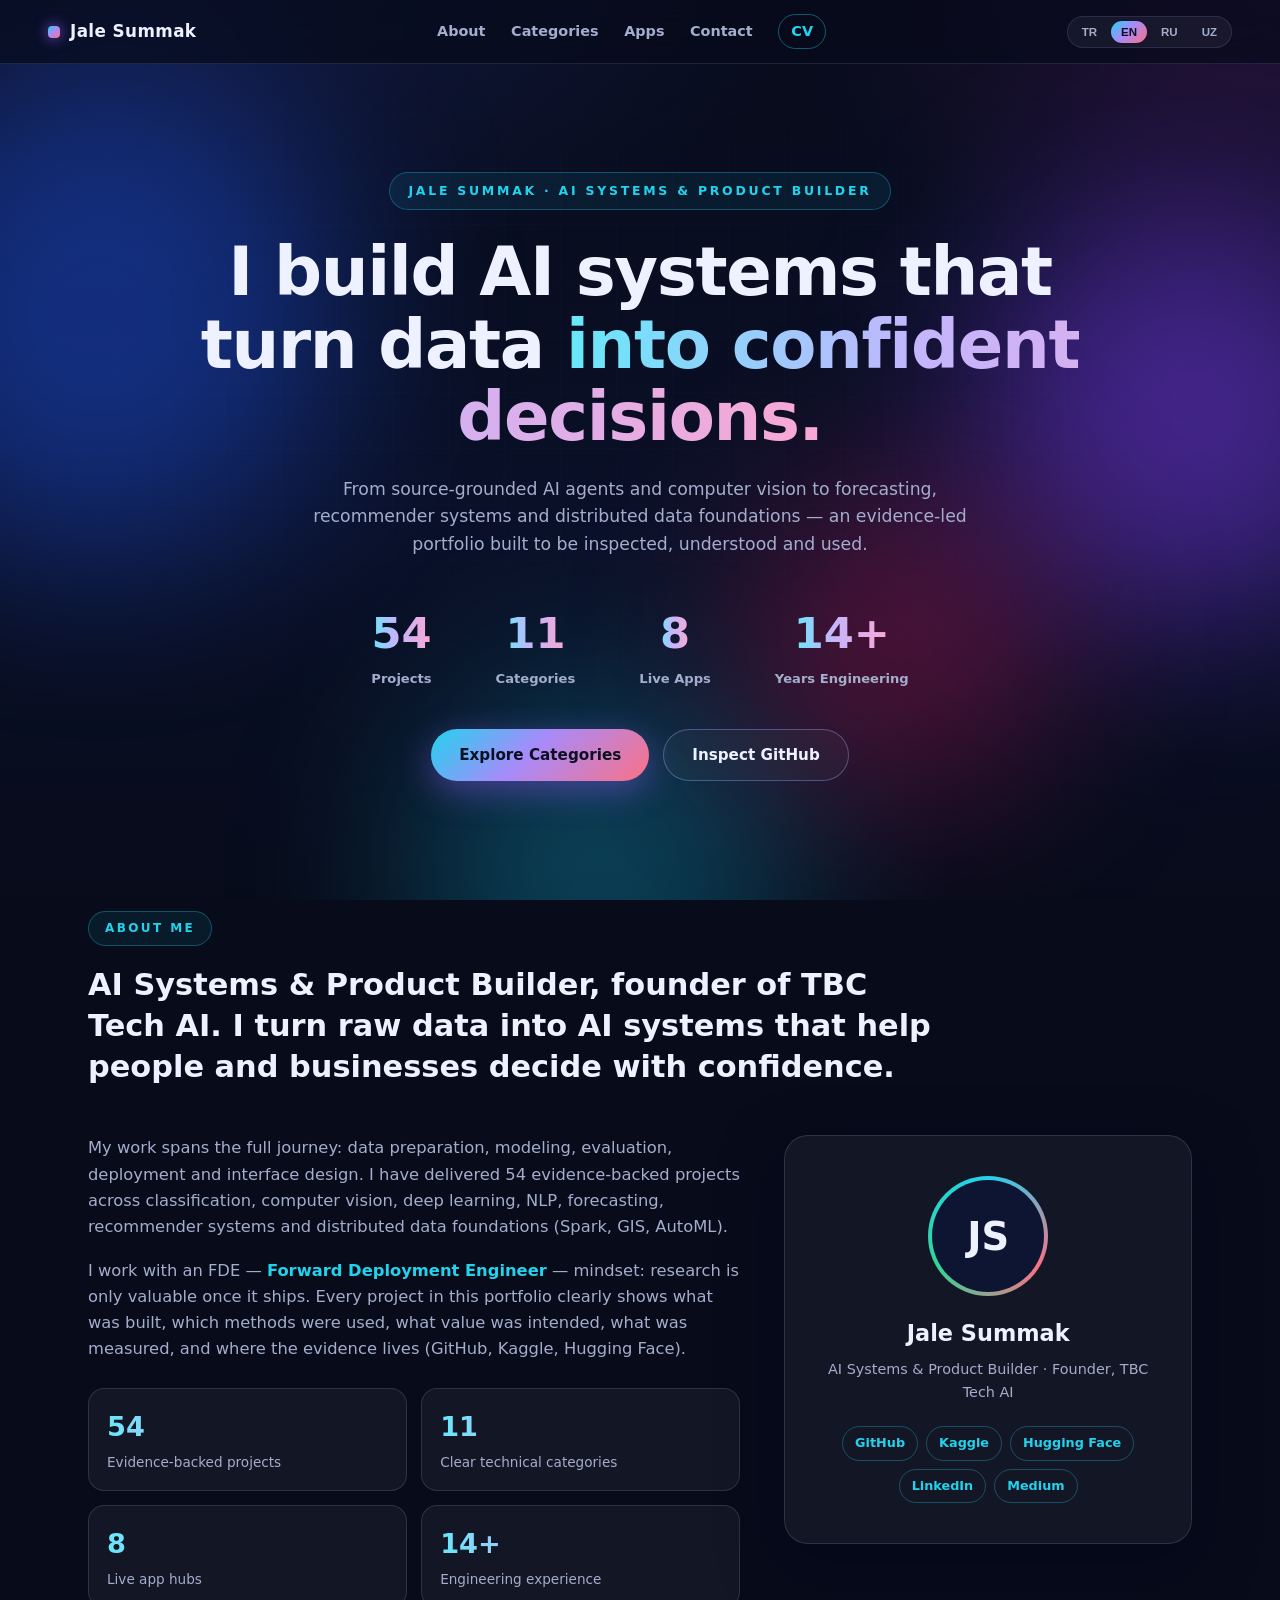
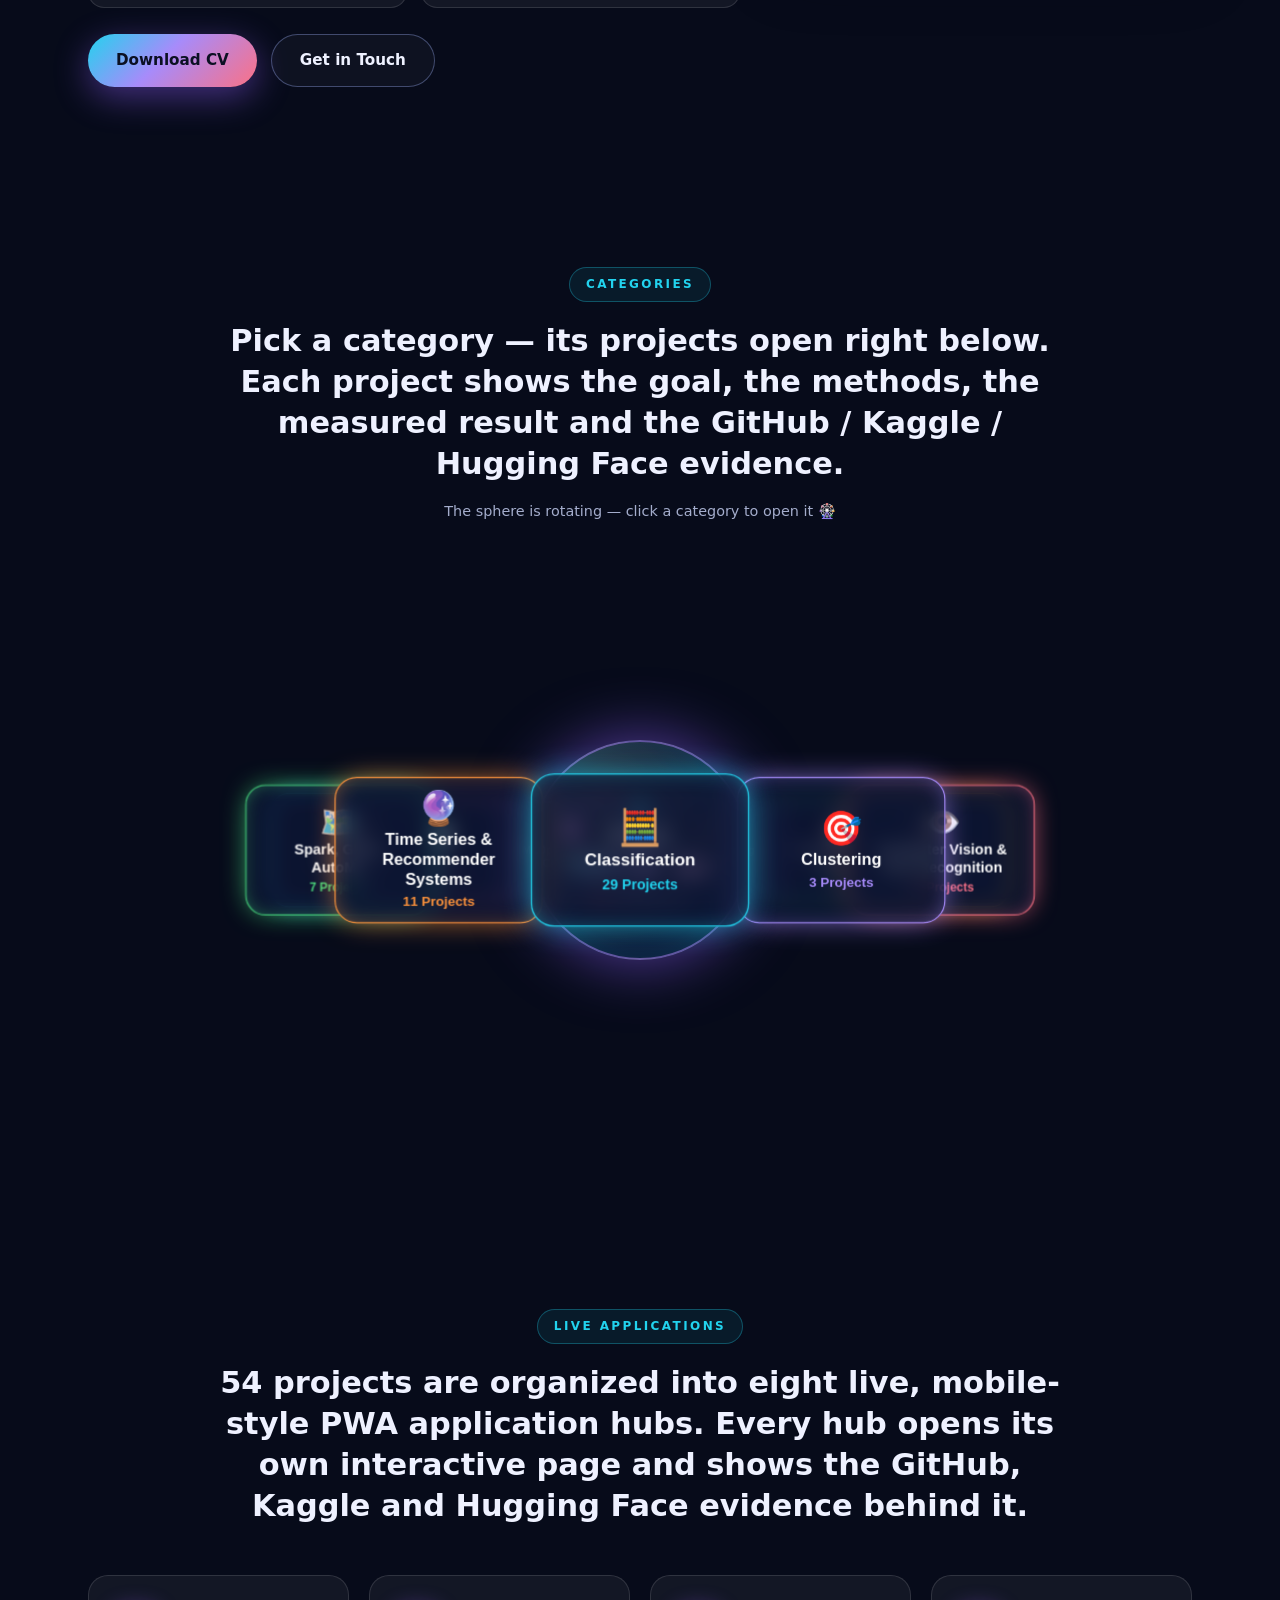
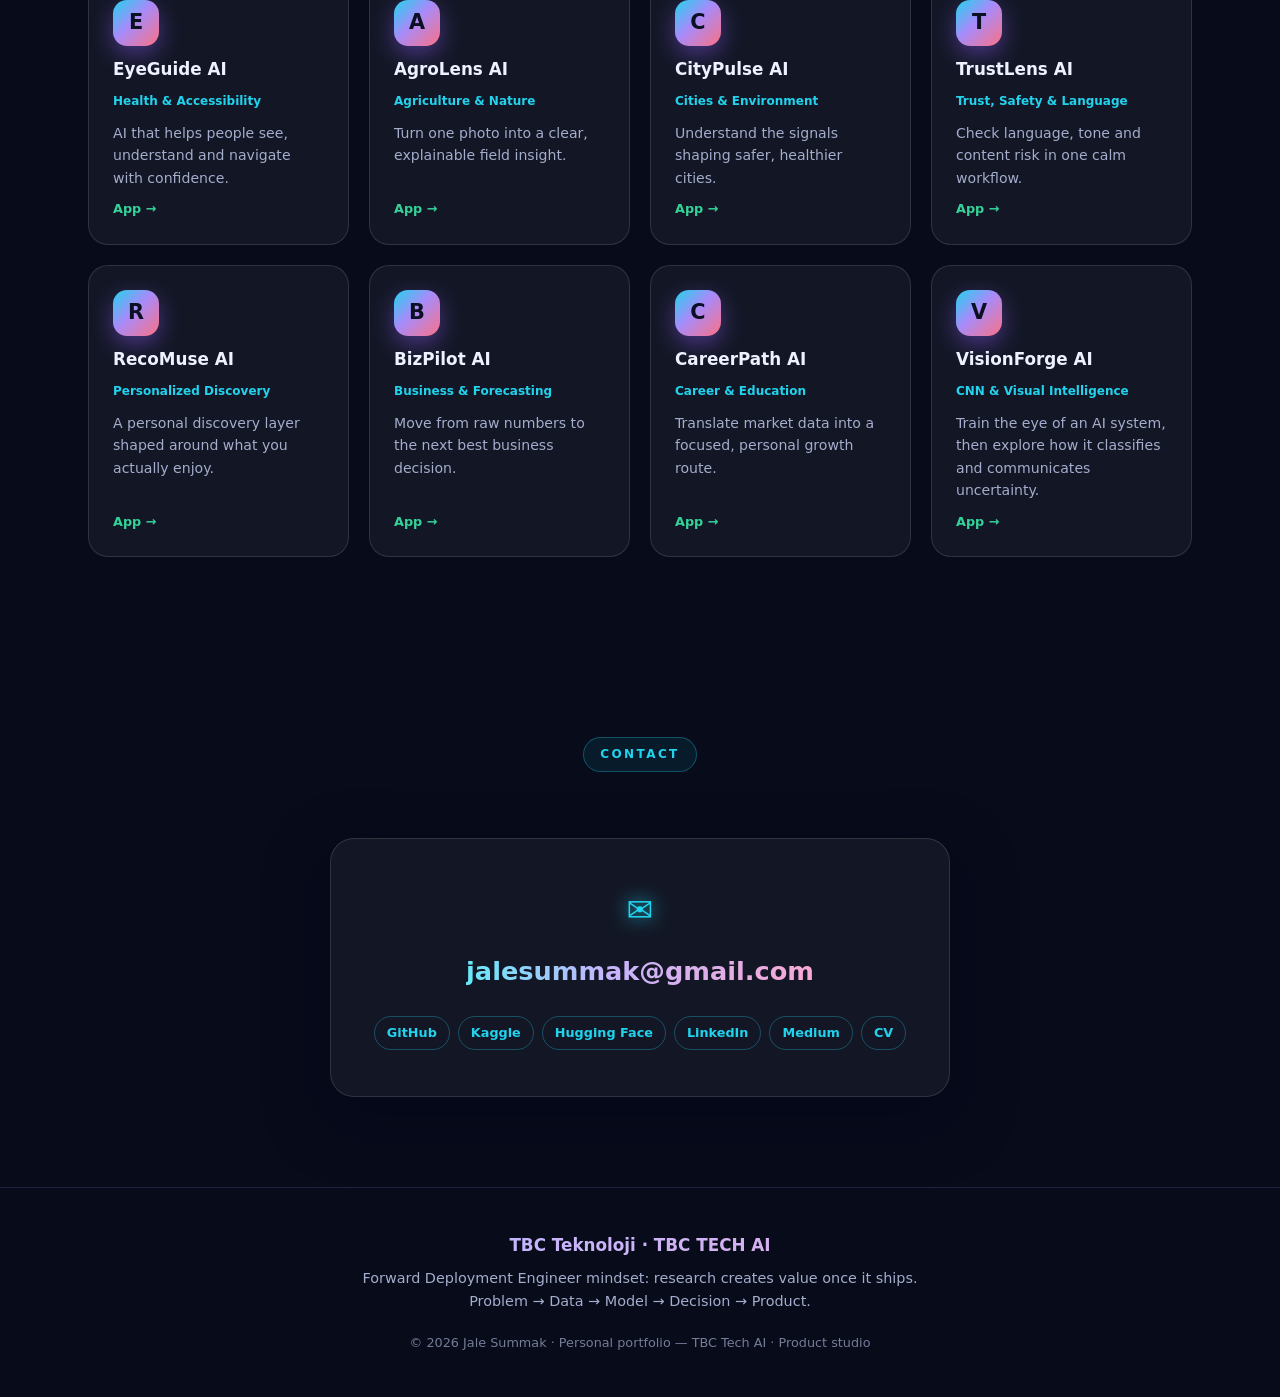
==== commit 11b8202e: "Major redesign: 3D orbit categories around TBC Tech AI, 4 languages (TR/EN/RU/UZ), SVG visuals, proj" ====
--- a/index.html
+++ b/index.html
@@ -1,157 +1,144 @@
-<!doctype html>
+<!DOCTYPE html>
 <html lang="tr">
 <head>
-<meta charset="utf-8">
-<meta name="viewport" content="width=device-width,initial-scale=1">
-<title>Jale Summak — AI Sistemleri & Ürün Geliştirici · TBC Tech AI</title>
-<meta name="description" content="Jale Summak — AI Systems & Product Builder, founder of TBC Tech AI. 54 evidence-backed AI projects across 11 clear categories. TR/EN.">
-<meta name="theme-color" content="#080b12">
-<link rel="manifest" href="manifest.webmanifest">
-<link rel="icon" href="favicon.svg">
+<meta charset="UTF-8">
+<meta name="viewport" content="width=device-width, initial-scale=1.0">
+<title>Jale Summak — AI Systems & Product Builder · TBC Tech AI</title>
+<meta name="description" content="54 evidence-backed AI projects across 11 clear categories. Jale Summak — AI Systems & Product Builder, TBC Tech AI. TR / EN / RU / UZ.">
+<meta property="og:title" content="Jale Summak — AI Systems & Product Builder · TBC Tech AI">
+<meta property="og:description" content="54 evidence-backed AI projects across 11 clear categories.">
+<meta property="og:url" content="https://jalesummak.tbctechai.com/">
+<meta property="og:image" content="/og-tbc-tech-ai.png">
 <meta property="og:type" content="website">
-<meta property="og:title" content="Jale Summak — AI Systems & Product Builder">
-<meta property="og:description" content="54 evidence-backed AI projects across 11 clear categories. What was built, how, and what was measured.">
-<meta property="og:image" content="https://jalesummak.tbctechai.com/og.png">
-<meta property="og:url" content="https://jalesummak.tbctechai.com/">
+<meta name="theme-color" content="#0b1023">
+<link rel="icon" type="image/svg+xml" href="/favicon.svg">
+<link rel="manifest" href="/manifest.webmanifest">
 <link rel="stylesheet" href="css/style.css">
 </head>
 <body>
 
-<header class="topbar">
-  <a class="brand" href="#top">JS<span>·</span>Jale Summak</a>
-  <nav class="nav">
-    <a href="#hakkimda" data-i18n="navAbout">Hakkımda</a>
-    <a href="#kategoriler" data-i18n="navCategories">Kategoriler</a>
-    <a href="#uygulamalar" data-i18n="navApps">Uygulamalar</a>
-    <a href="#iletisim" data-i18n="navContact">İletişim</a>
+<div class="bg" aria-hidden="true">
+  <div class="orb orb-1"></div>
+  <div class="orb orb-2"></div>
+  <div class="orb orb-3"></div>
+  <div class="orb orb-4"></div>
+  <div class="grid-lines"></div>
+</div>
+
+<header class="nav">
+  <a class="nav-logo" href="#top"><span class="logo-dot"></span>Jale&nbsp;Summak</a>
+  <nav class="nav-links">
+    <a href="#about" data-i18n="navAbout">Hakkımda</a>
+    <a href="#categories" data-i18n="navCategories">Kategoriler</a>
+    <a href="#apps" data-i18n="navApps">Uygulamalar</a>
+    <a href="#contact" data-i18n="navContact">İletişim</a>
+    <a class="nav-cv" href="/cv.pdf" data-i18n="cv">CV</a>
   </nav>
-  <div class="topbar-actions">
-    <a class="cv-link" href="cv.pdf" target="_blank" rel="noreferrer" data-i18n="cv">CV</a>
-    <button class="lang-btn" id="langToggle" type="button" aria-label="Switch language">EN</button>
+  <div class="lang" id="langToggle" role="group" aria-label="Language">
+    <button data-lang="tr" class="on">TR</button>
+    <button data-lang="en">EN</button>
+    <button data-lang="ru">RU</button>
+    <button data-lang="uz">UZ</button>
   </div>
 </header>
 
-<main>
+<main id="top">
 
-  <!-- HERO -->
-  <section id="top" class="hero">
-    <div class="hero-inner">
-      <p class="eyebrow" data-i18n="heroEyebrow">JALE SUMMAK · AI SİSTEMLERİ & ÜRÜN GELİŞTİRİCİ</p>
-      <h1 data-i18n="heroHeadline">Veriyi güvenle karar verebileceğiniz <em>AI sistemlerine</em> dönüştürüyorum.</h1>
-      <p class="hero-intro" data-i18n="heroIntro">Kaynağa dayalı AI ajanlarından bilgisayarlı görüye; tahminleme, öneri sistemleri ve dağıtık veri temellerine uzanan, incelenebilir ve kullanılabilir bir portföy.</p>
-      <div class="hero-stats">
-        <div class="stat"><strong id="statProjects">54</strong><span data-i18n="statProjects">Proje</span></div>
-        <div class="stat"><strong id="statCategories">11</strong><span data-i18n="statCategories">Kategori</span></div>
-        <div class="stat"><strong id="statApps">8</strong><span data-i18n="statApps">Canlı Uygulama</span></div>
-        <div class="stat"><strong id="statYears">14+</strong><span data-i18n="statYears">Yıl Mühendislik</span></div>
+  <section class="hero">
+    <div class="hero-eyebrow" data-i18n="heroEyebrow">JALE SUMMAK · AI SİSTEMLERİ & ÜRÜN GELİŞTİRİCİ</div>
+    <h1 class="hero-title" data-i18n="heroHeadline">Veriyi güvenle karar verebileceğiniz <em>AI sistemlerine</em> dönüştürüyorum.</h1>
+    <p class="hero-intro" data-i18n="heroIntro">Kaynağa dayalı AI ajanlarından bilgisayarlı görüye; tahminleme, öneri sistemleri ve dağıtık veri temellerine uzanan, incelenebilir ve kullanılabilir bir portföy.</p>
+    <div class="hero-stats">
+      <div class="stat"><strong id="statProjects">54</strong><span data-i18n="statProjects">Proje</span></div>
+      <div class="stat"><strong id="statCategories">11</strong><span data-i18n="statCategories">Kategori</span></div>
+      <div class="stat"><strong id="statApps">8</strong><span data-i18n="statApps">Canlı Uygulama</span></div>
+      <div class="stat"><strong id="statYears">14+</strong><span data-i18n="statYears">Yıl Mühendislik</span></div>
+    </div>
+    <div class="hero-cta">
+      <a class="btn btn-primary" href="#categories" data-i18n="ctaCategories">Kategorileri Keşfet</a>
+      <a class="btn btn-ghost" href="https://github.com/jalesummak" target="_blank" rel="noreferrer" data-i18n="ctaGithub">GitHub'ı İncele</a>
+    </div>
+  </section>
+
+  <section class="about" id="about">
+    <div class="section-head">
+      <span class="section-tag" data-i18n="aboutTitle">Hakkımda</span>
+      <h2 data-i18n="aboutLead">AI Sistemleri ve Ürün Geliştirici, TBC Tech AI kurucusu. Ham veriyi, insanların ve işletmelerin güvenle karar verebileceği AI sistemlerine dönüştürüyorum.</h2>
+    </div>
+    <div class="about-grid">
+      <div class="about-text">
+        <p data-i18n="aboutBody1">Çalışmalarım tüm süreci kapsar: veri hazırlama, modelleme, değerlendirme, yayınlama ve arayüz tasarımı. Sınıflandırma, bilgisayar görüsü, derin öğrenme, NLP, tahminleme, öneri sistemleri ve dağıtık veri temelleri (Spark, GIS, AutoML) üzerine 54 kanıt temelli proje ürettim.</p>
+        <p data-i18n="aboutBody2">FDE — <strong>Forward Deployment Engineer</strong> — mantığıyla çalışıyorum: araştırma ancak yayına alındığında değerlidir. Bu portföydeki her proje; ne yapıldığını, hangi yöntemlerin kullanıldığını, hangi değerin hedeflendiğini, ne ölçüldüğünü ve kanıtın nerede olduğunu (GitHub, Kaggle, Hugging Face) açıkça gösterir.</p>
+        <div class="about-facts">
+          <div><b id="factProjects">54</b><span data-i18n="factProjects">Kanıt temelli proje</span></div>
+          <div><b>11</b><span data-i18n="factCollections">Net teknik kategori</span></div>
+          <div><b>8</b><span data-i18n="factApps">Canlı uygulama merkezi</span></div>
+          <div><b>14+</b><span data-i18n="factEngineering">Mühendislik deneyimi</span></div>
+        </div>
+        <div class="about-cta">
+          <a class="btn btn-primary" href="/cv.pdf" data-i18n="cvDownload">CV'yi İndir</a>
+          <a class="btn btn-ghost" href="#contact" data-i18n="contactMe">İletişime Geç</a>
+        </div>
       </div>
-      <div class="hero-cta">
-        <a class="btn btn-primary" href="#kategoriler" data-i18n="ctaCategories">Kategorileri Keşfet</a>
-        <a class="btn btn-ghost" href="https://github.com/jalesummak" target="_blank" rel="noreferrer" data-i18n="ctaGithub">GitHub'ı İncele</a>
+      <div class="about-card">
+        <div class="avatar-ring"><span class="avatar">JS</span></div>
+        <h3>Jale Summak</h3>
+        <p>AI Systems & Product Builder · Founder, TBC Tech AI</p>
+        <div class="about-social">
+          <a href="https://github.com/jalesummak" target="_blank" rel="noreferrer">GitHub</a>
+          <a href="https://www.kaggle.com/jalesummak" target="_blank" rel="noreferrer">Kaggle</a>
+          <a href="https://huggingface.co/jalesummak" target="_blank" rel="noreferrer">Hugging&nbsp;Face</a>
+          <a href="https://www.linkedin.com/in/jalesummak" target="_blank" rel="noreferrer">LinkedIn</a>
+          <a href="https://medium.com/@jalesummak" target="_blank" rel="noreferrer">Medium</a>
+        </div>
       </div>
     </div>
   </section>
 
-  <!-- ABOUT -->
-  <section id="hakkimda" class="section about">
-    <div class="section-head">
-      <span class="section-index">01</span>
-      <h2 data-i18n="aboutTitle">Hakkımda</h2>
+  <section class="categories" id="categories">
+    <div class="section-head center">
+      <span class="section-tag" data-i18n="catTitle">Kategoriler</span>
+      <h2 data-i18n="catLead">Bir kategori seçin — ilgili projeler hemen altında açılır. Her projede amaç, yöntem, ölçülen sonuç ve GitHub / Kaggle / Hugging Face kanıtları yer alır.</h2>
+      <p class="orbit-hint" data-i18n="selectHint">Küre dönüyor — seçmek için bir kategoriye tıkla</p>
     </div>
-    <div class="about-grid">
-      <div class="about-copy">
-        <p class="about-lead" data-i18n="aboutLead">AI Sistemleri ve Ürün Geliştirici, TBC Tech AI kurucusu. Ham veriyi, insanların ve işletmelerin güvenle karar verebileceği AI sistemlerine dönüştürüyorum.</p>
-        <p data-i18n="aboutBody1">Çalışmalarım tüm süreci kapsar: veri hazırlama, modelleme, değerlendirme, yayınlama ve arayüz tasarımı. Sınıflandırma, bilgisayar görüsü, derin öğrenme, NLP, tahminleme, öneri sistemleri ve dağıtık veri temelleri (Spark, GIS, AutoML) üzerine 54 kanıt temelli proje ürettim.</p>
-        <p data-i18n="aboutBody2">FDE — <strong>Forward Deployment Engineer</strong> — mantığıyla çalışıyorum: araştırma ancak yayına alındığında değerlidir. Bu portföydeki her proje; ne yapıldığını, hangi yöntemlerin kullanıldığını, hangi değerin hedeflendiğini, ne ölçüldüğünü ve kanıtın nerede olduğunu (GitHub, Kaggle, Hugging Face) açıkça gösterir.</p>
-        <div class="about-skills">
-          <span>Data Science</span><span>AI Agents & RAG</span><span>Computer Vision</span><span>Deep Learning</span><span>Forecasting</span><span>MLOps</span><span>Apache Spark</span><span>Product Design</span><span>Deployment</span>
+
+    <div class="orbit-wrap" id="orbitWrap">
+      <div class="orbit" id="orbit">
+        <div class="orbit-center">
+          <div class="orbit-center-ico">◆</div>
+          <div class="orbit-center-title">TBC<br><span>TECH AI</span></div>
+          <div class="orbit-center-sub"><b id="orbitProjCount">54</b> <span data-i18n="statProjects">PROJE</span></div>
         </div>
-        <div class="about-actions">
-          <a class="btn btn-primary" href="cv.pdf" target="_blank" rel="noreferrer" data-i18n="cvDownload">CV'yi İndir</a>
-          <a class="btn btn-ghost" href="#iletisim" data-i18n="contactMe">İletişime Geç</a>
-        </div>
+        <div class="orbit-ring" id="orbitRing"></div>
       </div>
-      <aside class="about-card">
-        <div class="about-card-head">
-          <span class="about-avatar">JS</span>
-          <div><strong>Jale Summak</strong><small>Founder · TBC Tech AI</small></div>
-        </div>
-        <ul class="about-facts">
-          <li><span data-i18n="factProjects">Kanıt temelli proje</span><b>54</b></li>
-          <li><span data-i18n="factCollections">Net teknik kategori</span><b>11</b></li>
-          <li><span data-i18n="factApps">Canlı uygulama merkezi</span><b>8</b></li>
-          <li><span data-i18n="factEngineering">Mühendislik deneyimi</span><b>14+ yıl</b></li>
-        </ul>
-        <div class="about-links">
-          <a href="mailto:jalesummak@gmail.com">Email</a>
-          <a href="https://github.com/jalesummak" target="_blank" rel="noreferrer">GitHub</a>
-          <a href="https://www.kaggle.com/jalesummak" target="_blank" rel="noreferrer">Kaggle</a>
-          <a href="https://huggingface.co/jalesummak" target="_blank" rel="noreferrer">Hugging Face</a>
-          <a href="https://www.linkedin.com/in/jalesummak/" target="_blank" rel="noreferrer">LinkedIn</a>
-          <a href="https://medium.com/@jalesummak" target="_blank" rel="noreferrer">Medium</a>
-        </div>
-      </aside>
     </div>
+
+    <div id="catResults" hidden></div>
   </section>
 
-  <!-- CATEGORIES -->
-  <section id="kategoriler" class="section categories">
-    <div class="section-head">
-      <span class="section-index">02</span>
-      <h2 data-i18n="catTitle">Kategoriler</h2>
+  <section class="apps" id="apps">
+    <div class="section-head center">
+      <span class="section-tag" data-i18n="appsTitle">Canlı Uygulamalar</span>
+      <h2 data-i18n="appsLead">54 proje, 8 canlı ve mobil uyumlu uygulama merkezinde toplanır. Her merkez kendi interaktif sayfasını açar ve arkasındaki kanıtları gösterir.</h2>
     </div>
-    <p class="section-lead" data-i18n="catLead">Bir kategori seçin — ilgili projeler hemen altında açılır. Her projede amaç, yöntem, ölçülen sonuç ve GitHub / Kaggle / Hugging Face kanıtları yer alır.</p>
-    <div class="cat-stage" id="catStage" aria-live="polite"></div>
-    <div class="cat-results" id="catResults" hidden></div>
-  </section>
-
-  <!-- APPS -->
-  <section id="uygulamalar" class="section apps">
-    <div class="section-head">
-      <span class="section-index">03</span>
-      <h2 data-i18n="appsTitle">Canlı Uygulamalar</h2>
-    </div>
-    <p class="section-lead" data-i18n="appsLead">54 proje, 8 canlı ve mobil uyumlu uygulama merkezinde toplanır. Her merkez kendi interaktif sayfasını açar ve arkasındaki kanıtları gösterir.</p>
     <div class="apps-grid" id="appsGrid"></div>
   </section>
 
-  <!-- CONTACT -->
-  <section id="iletisim" class="section contact">
-    <div class="section-head">
-      <span class="section-index">04</span>
-      <h2 data-i18n="contactTitle">İletişim</h2>
+  <section class="contact" id="contact">
+    <div class="section-head center">
+      <span class="section-tag" data-i18n="contactTitle">İletişim</span>
     </div>
-    <div class="contact-grid">
-      <a class="contact-card" href="mailto:jalesummak@gmail.com">
-        <span class="contact-icon">✉</span>
-        <strong data-i18n="contactEmail">Email</strong>
-        <small>jalesummak@gmail.com</small>
-      </a>
-      <a class="contact-card" href="https://github.com/jalesummak" target="_blank" rel="noreferrer">
-        <span class="contact-icon">⌥</span>
-        <strong>GitHub</strong>
-        <small>github.com/jalesummak</small>
-      </a>
-      <a class="contact-card" href="https://www.linkedin.com/in/jalesummak/" target="_blank" rel="noreferrer">
-        <span class="contact-icon">in</span>
-        <strong>LinkedIn</strong>
-        <small>in/jalesummak</small>
-      </a>
-      <a class="contact-card" href="https://www.kaggle.com/jalesummak" target="_blank" rel="noreferrer">
-        <span class="contact-icon">k</span>
-        <strong>Kaggle</strong>
-        <small>kaggle.com/jalesummak</small>
-      </a>
-      <a class="contact-card" href="https://huggingface.co/jalesummak" target="_blank" rel="noreferrer">
-        <span class="contact-icon">H</span>
-        <strong>Hugging Face</strong>
-        <small>huggingface.co/jalesummak</small>
-      </a>
-      <a class="contact-card" href="https://medium.com/@jalesummak" target="_blank" rel="noreferrer">
-        <span class="contact-icon">M</span>
-        <strong>Medium</strong>
-        <small>medium.com/@jalesummak</small>
-      </a>
+    <div class="contact-card">
+      <div class="contact-ico">✉</div>
+      <a class="contact-mail" href="mailto:jalesummak@gmail.com">jalesummak@gmail.com</a>
+      <div class="contact-social">
+        <a href="https://github.com/jalesummak" target="_blank" rel="noreferrer">GitHub</a>
+        <a href="https://www.kaggle.com/jalesummak" target="_blank" rel="noreferrer">Kaggle</a>
+        <a href="https://huggingface.co/jalesummak" target="_blank" rel="noreferrer">Hugging Face</a>
+        <a href="https://www.linkedin.com/in/jalesummak" target="_blank" rel="noreferrer">LinkedIn</a>
+        <a href="https://medium.com/@jalesummak" target="_blank" rel="noreferrer">Medium</a>
+        <a href="/cv.pdf">CV</a>
+      </div>
     </div>
   </section>
 
@@ -159,13 +146,10 @@
 
 <footer class="footer">
   <div class="footer-fde">
-    <span class="fde-badge">FDE</span>
-    <div>
-      <strong data-i18n="footerFdeTitle">TBC Teknoloji · TBC TECH AI</strong>
-      <p data-i18n="footerFdeText">Forward Deployment Engineer mantığı: araştırma, yayına alındığında değer üretir. Problem → Veri → Model → Karar → Ürün.</p>
-    </div>
+    <strong data-i18n="footerFdeTitle">TBC Teknoloji · TBC TECH AI</strong>
+    <p data-i18n="footerFdeText">Forward Deployment Engineer mantığı: araştırma, yayına alındığında değer üretir. Problem → Veri → Model → Karar → Ürün.</p>
   </div>
-  <p class="footer-copy">© 2026 Jale Summak · Personal portfolio — TBC Tech AI · Product studio</p>
+  <p class="footer-copy" data-i18n="footerCopy">© 2026 Jale Summak · Personal portfolio — TBC Tech AI · Product studio</p>
 </footer>
 
 <script src="js/data.js"></script>
--- a/css/style.css
+++ b/css/style.css
@@ -1,341 +1,271 @@
 :root {
-  --bg: #080b12;
-  --bg-2: #0e1320;
-  --bg-3: #151c2c;
-  --ink: #eef1f8;
-  --muted: #96a0b5;
-  --line: rgba(255, 255, 255, .09);
-  --lime: #d7ff64;
-  --blue: #6558f5;
-  --sky: #8bd6ff;
-  --purple: #c6a7ff;
-  --pink: #ff9ad5;
-  --red: #ff6b6b;
-  --radius: 20px;
-  --font: "Inter", "Segoe UI Variable", "Segoe UI", system-ui, Arial, sans-serif;
-}
-
-* { box-sizing: border-box; }
+  --bg: #070b1a;
+  --bg2: #0c1330;
+  --ink: #eef1ff;
+  --muted: #a4adcc;
+  --line: rgba(160, 180, 255, 0.14);
+  --card: rgba(255, 255, 255, 0.05);
+  --card-brd: rgba(255, 255, 255, 0.12);
+  --g1: #22d3ee;
+  --g2: #a78bfa;
+  --g3: #fb7185;
+  --g4: #fbbf24;
+  --g5: #34d399;
+  --g6: #60a5fa;
+  --grad: linear-gradient(135deg, #22d3ee, #a78bfa 45%, #fb7185);
+  --grad-text: linear-gradient(90deg, #67e8f9, #c4b5fd 40%, #f9a8d4);
+  --shadow: 0 20px 60px rgba(2, 6, 23, 0.55);
+  --r: 300px;
+  --persp: 1300px;
+  --ease: cubic-bezier(0.22, 1, 0.36, 1);
+}
+
+* { margin: 0; padding: 0; box-sizing: border-box; }
 html { scroll-behavior: smooth; }
 body {
-  margin: 0;
+  font-family: "Segoe UI", "Inter", system-ui, -apple-system, sans-serif;
   background: var(--bg);
   color: var(--ink);
-  font-family: var(--font);
-  font-size: 16px;
   line-height: 1.6;
-  -webkit-font-smoothing: antialiased;
-  overflow-x: clip;
+  overflow-x: hidden;
 }
 a { color: inherit; text-decoration: none; }
-button { font: inherit; color: inherit; background: none; border: 0; cursor: pointer; }
-::selection { background: var(--lime); color: #10131b; }
-img { max-width: 100%; display: block; }
-
-.section { width: min(1200px, calc(100% - 48px)); margin: 0 auto; padding: 88px 0; }
-.section-head { display: flex; align-items: baseline; gap: 16px; margin-bottom: 14px; }
-.section-index {
-  font-size: 13px; font-weight: 800; letter-spacing: .12em;
-  color: var(--lime); border: 1px solid rgba(215, 255, 100, .35);
-  padding: 2px 10px; border-radius: 999px;
-}
-.section-head h2 { margin: 0; font-size: clamp(26px, 4vw, 38px); letter-spacing: -.02em; }
-.section-lead { max-width: 760px; color: var(--muted); margin: 0 0 36px; }
-
-/* ---------- Topbar ---------- */
-.topbar {
+b, strong { font-weight: 700; }
+
+/* ---------- background ---------- */
+.bg { position: fixed; inset: 0; z-index: -2; overflow: hidden;
+  background:
+    radial-gradient(1200px 700px at 15% -10%, #141c46 0%, transparent 55%),
+    radial-gradient(1000px 600px at 100% 0%, #241238 0%, transparent 50%),
+    linear-gradient(180deg, #070b1a 0%, #0a1028 60%, #070b1a 100%);
+}
+.orb { position: absolute; border-radius: 50%; filter: blur(90px); opacity: 0.5; animation: float 16s ease-in-out infinite; }
+.orb-1 { width: 480px; height: 480px; left: -140px; top: 8%; background: #1d4ed8; }
+.orb-2 { width: 420px; height: 420px; right: -120px; top: 22%; background: #7c3aed; animation-delay: -4s; }
+.orb-3 { width: 380px; height: 380px; left: 32%; bottom: -160px; background: #0e7490; animation-delay: -8s; }
+.orb-4 { width: 300px; height: 300px; right: 18%; bottom: 12%; background: #9d174d; animation-delay: -12s; }
+@keyframes float { 0%,100% { transform: translateY(0) scale(1); } 50% { transform: translateY(-46px) scale(1.06); } }
+.grid-lines { position: absolute; inset: 0; opacity: 0.35;
+  background-image:
+    linear-gradient(rgba(120, 160, 255, 0.05) 1px, transparent 1px),
+    linear-gradient(90deg, rgba(120, 160, 255, 0.05) 1px, transparent 1px);
+  background-size: 56px 56px;
+  mask-image: radial-gradient(ellipse 90% 60% at 50% 40%, #000 30%, transparent 75%);
+}
+
+/* ---------- nav ---------- */
+.nav {
   position: sticky; top: 0; z-index: 50;
-  display: flex; align-items: center; justify-content: space-between; gap: 18px;
-  width: min(1320px, calc(100% - 40px)); margin: 0 auto;
-  min-height: 72px;
-  background: rgba(8, 11, 18, .82);
-  backdrop-filter: blur(12px);
+  display: flex; align-items: center; justify-content: space-between;
+  gap: 18px; padding: 14px clamp(16px, 4vw, 48px);
+  background: rgba(7, 11, 26, 0.7);
+  backdrop-filter: blur(14px);
   border-bottom: 1px solid var(--line);
 }
-.brand { font-weight: 800; font-size: 17px; letter-spacing: -.02em; }
-.brand span { color: var(--lime); }
-.nav { display: flex; gap: 22px; }
-.nav a { color: var(--muted); font-size: 14px; font-weight: 600; transition: color .2s; }
-.nav a:hover { color: var(--ink); }
-.topbar-actions { display: flex; align-items: center; gap: 12px; }
-.cv-link {
-  font-size: 14px; font-weight: 700; color: var(--ink);
-  border: 1px solid var(--line); border-radius: 999px; padding: 6px 16px; transition: .2s;
-}
-.cv-link:hover { border-color: var(--lime); color: var(--lime); }
-.lang-btn {
-  font-size: 14px; font-weight: 800; letter-spacing: .08em;
-  color: var(--bg); background: var(--lime);
-  border-radius: 999px; padding: 6px 14px; transition: .2s;
-}
-.lang-btn:hover { filter: brightness(1.1); }
-
-/* ---------- Hero ---------- */
-.hero {
-  min-height: 92vh;
-  display: flex; align-items: center;
-  width: min(1200px, calc(100% - 48px)); margin: 0 auto;
-  padding: 72px 0 40px;
+.nav-logo { display: flex; align-items: center; gap: 10px; font-weight: 800; letter-spacing: 0.4px; font-size: 1.05rem; }
+.logo-dot { width: 12px; height: 12px; border-radius: 4px; background: var(--grad); box-shadow: 0 0 14px rgba(139, 92, 246, 0.9); }
+.nav-links { display: flex; align-items: center; gap: clamp(10px, 2vw, 26px); }
+.nav-links a { color: var(--muted); font-size: 0.9rem; font-weight: 600; transition: color 0.2s; }
+.nav-links a:hover { color: var(--ink); }
+.nav-links .nav-cv { color: var(--g1); border: 1px solid rgba(34, 211, 238, 0.4); padding: 5px 12px; border-radius: 999px; }
+.nav-links .nav-cv:hover { background: rgba(34, 211, 238, 0.12); }
+.lang { display: flex; gap: 4px; background: rgba(255, 255, 255, 0.05); border: 1px solid var(--line); padding: 4px; border-radius: 999px; }
+.lang button { border: 0; background: transparent; color: var(--muted); font-weight: 700; font-size: 0.72rem; padding: 5px 10px; border-radius: 999px; cursor: pointer; transition: all 0.2s; }
+.lang button:hover { color: var(--ink); }
+.lang button.on { background: var(--grad); color: #0b1023; }
+
+/* ---------- hero ---------- */
+.hero { max-width: 1080px; margin: 0 auto; padding: clamp(70px, 12vh, 130px) clamp(16px, 4vw, 48px) 40px; text-align: center; }
+.hero-eyebrow { display: inline-block; font-size: 0.78rem; font-weight: 700; letter-spacing: 0.22em; color: var(--g1); background: rgba(34, 211, 238, 0.08); border: 1px solid rgba(34, 211, 238, 0.3); padding: 8px 18px; border-radius: 999px; margin-bottom: 26px; }
+.hero-title { font-size: clamp(2.1rem, 5.6vw, 4.2rem); line-height: 1.08; font-weight: 800; letter-spacing: -0.02em; margin-bottom: 22px; }
+.hero-title em { font-style: normal; background: var(--grad-text); -webkit-background-clip: text; background-clip: text; color: transparent; }
+.hero-intro { max-width: 720px; margin: 0 auto 40px; color: var(--muted); font-size: 1.08rem; }
+.hero-stats { display: flex; justify-content: center; gap: clamp(20px, 5vw, 64px); margin-bottom: 40px; flex-wrap: wrap; }
+.stat { display: flex; flex-direction: column; align-items: center; }
+.stat strong { font-size: clamp(1.9rem, 4vw, 2.7rem); font-weight: 800; background: var(--grad-text); -webkit-background-clip: text; background-clip: text; color: transparent; }
+.stat span { color: var(--muted); font-size: 0.82rem; font-weight: 600; }
+.hero-cta { display: flex; justify-content: center; gap: 14px; flex-wrap: wrap; }
+
+/* ---------- buttons ---------- */
+.btn { display: inline-flex; align-items: center; gap: 8px; font-weight: 700; font-size: 0.95rem; padding: 13px 28px; border-radius: 999px; transition: transform 0.2s var(--ease), box-shadow 0.2s, background 0.2s; cursor: pointer; }
+.btn-primary { background: var(--grad); color: #0b1023; box-shadow: 0 10px 34px rgba(139, 92, 246, 0.45); }
+.btn-primary:hover { transform: translateY(-2px); box-shadow: 0 16px 44px rgba(139, 92, 246, 0.6); }
+.btn-ghost { border: 1px solid rgba(160, 180, 255, 0.35); color: var(--ink); background: rgba(255, 255, 255, 0.03); }
+.btn-ghost:hover { transform: translateY(-2px); background: rgba(255, 255, 255, 0.08); }
+
+/* ---------- sections ---------- */
+section { max-width: 1200px; margin: 0 auto; padding: clamp(70px, 10vh, 120px) clamp(16px, 4vw, 48px); }
+.section-head { margin-bottom: 48px; }
+.section-head.center { text-align: center; }
+.section-tag { display: inline-block; font-size: 0.75rem; font-weight: 800; letter-spacing: 0.2em; text-transform: uppercase; color: var(--g1); background: rgba(34, 211, 238, 0.08); border: 1px solid rgba(34, 211, 238, 0.3); padding: 7px 16px; border-radius: 999px; margin-bottom: 18px; }
+.section-head h2 { font-size: clamp(1.25rem, 2.6vw, 1.9rem); font-weight: 700; line-height: 1.35; max-width: 860px; color: var(--ink); }
+.section-head.center h2 { margin: 0 auto; }
+
+/* ---------- about ---------- */
+.about-grid { display: grid; grid-template-columns: 1.6fr 1fr; gap: 44px; align-items: start; }
+.about-text p { color: var(--muted); font-size: 1.02rem; margin-bottom: 18px; }
+.about-text strong { color: var(--g1); }
+.about-facts { display: grid; grid-template-columns: repeat(2, 1fr); gap: 14px; margin: 26px 0; }
+.about-facts > div { background: var(--card); border: 1px solid var(--card-brd); border-radius: 16px; padding: 16px 18px; }
+.about-facts b { display: block; font-size: 1.7rem; background: var(--grad-text); -webkit-background-clip: text; background-clip: text; color: transparent; }
+.about-facts span { color: var(--muted); font-size: 0.85rem; }
+.about-cta { display: flex; gap: 14px; flex-wrap: wrap; margin-top: 22px; }
+.about-card { position: sticky; top: 100px; text-align: center; background: var(--card); border: 1px solid var(--card-brd); border-radius: 24px; padding: 40px 28px; box-shadow: var(--shadow); }
+.avatar-ring { width: 120px; height: 120px; margin: 0 auto 20px; border-radius: 50%; padding: 4px; background: conic-gradient(from 0deg, var(--g1), var(--g3), var(--g5), var(--g1)); animation: spin 8s linear infinite; }
+.avatar { display: flex; align-items: center; justify-content: center; width: 100%; height: 100%; border-radius: 50%; background: #0d1533; font-size: 2.4rem; font-weight: 800; }
+@keyframes spin { to { transform: rotate(360deg); } }
+.about-card h3 { font-size: 1.4rem; margin-bottom: 6px; }
+.about-card > p { color: var(--muted); font-size: 0.9rem; margin-bottom: 22px; }
+.about-social, .contact-social { display: flex; flex-wrap: wrap; gap: 8px; justify-content: center; }
+.about-social a, .contact-social a { font-size: 0.8rem; font-weight: 600; color: var(--g1); border: 1px solid rgba(34, 211, 238, 0.3); padding: 6px 12px; border-radius: 999px; transition: all 0.2s; }
+.about-social a:hover, .contact-social a:hover { background: rgba(34, 211, 238, 0.12); color: var(--ink); }
+
+/* ---------- orbit ---------- */
+.orbit-hint { color: var(--muted); font-size: 0.9rem; margin-top: 16px; }
+.orbit-hint::after { content: " 🎡"; }
+.orbit-wrap {
+  perspective: var(--persp);
+  height: clamp(430px, 62vh, 620px);
   position: relative;
 }
-.hero-inner { max-width: 860px; }
-.eyebrow {
-  font-size: 13px; font-weight: 800; letter-spacing: .18em;
-  color: var(--sky); text-transform: uppercase; margin: 0 0 18px;
-}
-.hero h1 {
-  margin: 0 0 20px;
-  font-size: clamp(34px, 6.4vw, 66px);
-  line-height: 1.08; letter-spacing: -.03em; font-weight: 800;
-}
-.hero h1 em { font-style: normal; color: var(--lime); }
-.hero-intro { color: var(--muted); font-size: 18px; max-width: 640px; margin: 0 0 34px; }
-.hero-stats { display: flex; gap: 40px; flex-wrap: wrap; margin-bottom: 38px; }
-.stat { display: flex; flex-direction: column; }
-.stat strong { font-size: 34px; font-weight: 800; letter-spacing: -.02em; color: var(--ink); }
-.stat span { color: var(--muted); font-size: 13px; font-weight: 600; }
-.hero-cta { display: flex; gap: 14px; flex-wrap: wrap; }
-
-.btn {
-  display: inline-flex; align-items: center; justify-content: center; gap: 8px;
-  border-radius: 999px; padding: 13px 26px;
-  font-weight: 700; font-size: 15px; transition: transform .15s, box-shadow .2s, background .2s;
-}
-.btn:active { transform: scale(.98); }
-.btn-primary { background: var(--lime); color: #10131b; }
-.btn-primary:hover { box-shadow: 0 8px 30px rgba(215, 255, 100, .25); }
-.btn-ghost { border: 1px solid var(--line); color: var(--ink); }
-.btn-ghost:hover { border-color: var(--sky); color: var(--sky); }
-
-/* ---------- About ---------- */
-.about-grid { display: grid; grid-template-columns: 1.6fr 1fr; gap: 40px; align-items: start; }
-.about-copy p { color: var(--muted); margin: 0 0 16px; }
-.about-copy .about-lead { color: var(--ink); font-size: 19px; font-weight: 600; }
-.about-skills { display: flex; flex-wrap: wrap; gap: 8px; margin: 22px 0; }
-.about-skills span {
-  font-size: 13px; font-weight: 600; color: var(--sky);
-  background: rgba(139, 214, 255, .08); border: 1px solid rgba(139, 214, 255, .25);
-  border-radius: 999px; padding: 6px 14px;
-}
-.about-actions { display: flex; gap: 12px; margin-top: 8px; }
-.about-card {
-  background: linear-gradient(180deg, var(--bg-3), var(--bg-2));
-  border: 1px solid var(--line); border-radius: var(--radius); padding: 26px;
-}
-.about-card-head { display: flex; align-items: center; gap: 14px; margin-bottom: 20px; }
-.about-avatar {
-  width: 54px; height: 54px; border-radius: 16px; flex: none;
-  display: grid; place-items: center;
-  background: linear-gradient(135deg, var(--blue), var(--sky));
-  color: #fff; font-weight: 800; font-size: 18px;
-}
-.about-card-head strong { display: block; font-size: 17px; }
-.about-card-head small { color: var(--muted); }
-.about-facts { list-style: none; margin: 0 0 22px; padding: 0; }
-.about-facts li {
-  display: flex; justify-content: space-between; align-items: center;
-  padding: 12px 2px; border-bottom: 1px dashed var(--line);
-  color: var(--muted); font-size: 14px;
-}
-.about-facts li b { color: var(--lime); font-size: 17px; }
-.about-links { display: flex; flex-wrap: wrap; gap: 8px; }
-.about-links a {
-  font-size: 12px; font-weight: 700; color: var(--ink);
-  background: var(--bg-3); border: 1px solid var(--line);
-  padding: 6px 12px; border-radius: 999px; transition: .2s;
-}
-.about-links a:hover { border-color: var(--purple); color: var(--purple); }
-
-/* ---------- Categories (3D) ---------- */
-.cat-stage {
-  display: grid;
-  grid-template-columns: repeat(auto-fill, minmax(250px, 1fr));
-  gap: 18px;
-  perspective: 1400px;
-  margin-bottom: 40px;
-}
-.cat-card {
-  position: relative;
-  min-height: 168px;
-  padding: 20px;
-  border-radius: var(--radius);
-  background: linear-gradient(180deg, var(--bg-3), var(--bg-2));
-  border: 1px solid var(--line);
+.orbit { position: absolute; inset: 0; transform-style: preserve-3d; }
+.orbit-ring {
+  position: absolute; inset: 0;
   transform-style: preserve-3d;
-  transform: rotateX(2deg) rotateY(-2deg) translateZ(0);
-  transition: transform .35s cubic-bezier(.2,.7,.3,1.2), border-color .25s, box-shadow .25s;
-  will-change: transform;
+  animation: orbitSpin 46s linear infinite;
+}
+.orbit-wrap.paused .orbit-ring { animation-play-state: paused; }
+@keyframes orbitSpin { from { transform: rotateX(-8deg) rotateY(0deg); } to { transform: rotateX(-8deg) rotateY(360deg); } }
+
+.cat-orb {
+  position: absolute; left: 50%; top: 50%;
+  width: 168px; height: 118px;
+  margin-left: -84px; margin-top: -59px;
+  border-radius: 18px;
+  display: flex; flex-direction: column; align-items: center; justify-content: center;
+  gap: 4px; text-align: center; padding: 10px;
+  background: rgba(13, 21, 51, 0.72);
+  border: 1.5px solid var(--c, #60a5fa);
+  box-shadow: 0 0 26px -6px var(--c, #60a5fa), inset 0 0 24px -12px var(--c, #60a5fa);
+  backdrop-filter: blur(8px);
+  cursor: pointer;
+  transform-style: preserve-3d;
+  transition: transform 0.35s var(--ease), border-color 0.2s, box-shadow 0.2s;
+}
+.cat-orb:hover { border-color: var(--c); box-shadow: 0 0 40px -4px var(--c), inset 0 0 30px -10px var(--c); }
+.cat-orb.active { border-width: 2.5px; box-shadow: 0 0 52px 2px var(--c), inset 0 0 34px -8px var(--c); }
+.cat-orb .co-icon { font-size: 1.7rem; line-height: 1; }
+.cat-orb .co-name { font-size: 0.82rem; font-weight: 800; color: #fff; line-height: 1.2; max-width: 130px; }
+.cat-orb .co-count { font-size: 0.68rem; font-weight: 700; color: var(--c); }
+
+.orbit-center {
+  position: absolute; left: 50%; top: 50%;
+  transform: translate(-50%, -50%);
+  width: 220px; height: 220px;
+  border-radius: 50%;
+  display: flex; flex-direction: column; align-items: center; justify-content: center;
+  gap: 2px;
+  background: radial-gradient(circle at 30% 25%, rgba(255,255,255,0.16), rgba(13, 21, 51, 0.96) 70%);
+  border: 2px solid rgba(167, 139, 250, 0.55);
+  box-shadow: 0 0 60px 4px rgba(139, 92, 246, 0.55), inset 0 0 44px rgba(34, 211, 238, 0.18);
+  z-index: 4;
+  animation: centerPulse 5s ease-in-out infinite;
+}
+@keyframes centerPulse { 0%,100% { box-shadow: 0 0 46px 2px rgba(139,92,246,0.5), inset 0 0 40px rgba(34,211,238,0.16); } 50% { box-shadow: 0 0 74px 8px rgba(34,211,238,0.45), inset 0 0 52px rgba(139,92,246,0.2); } }
+.orbit-center-ico { color: var(--g1); font-size: 1.2rem; text-shadow: 0 0 16px var(--g1); }
+.orbit-center-title { text-align: center; font-size: 1.85rem; font-weight: 900; letter-spacing: 0.06em; line-height: 1.02; }
+.orbit-center-title span { background: var(--grad-text); -webkit-background-clip: text; background-clip: text; color: transparent; }
+.orbit-center-sub { margin-top: 6px; font-size: 0.7rem; font-weight: 800; letter-spacing: 0.22em; color: var(--muted); }
+.orbit-center-sub b { color: var(--g3); }
+
+/* ---------- results / project cards ---------- */
+#catResults { margin-top: 34px; }
+.results-head { display: flex; align-items: center; justify-content: space-between; gap: 14px; margin-bottom: 22px; flex-wrap: wrap; }
+.results-title { font-size: 1.3rem; font-weight: 800; }
+.results-title span { background: var(--grad-text); -webkit-background-clip: text; background-clip: text; color: transparent; }
+.results-close { border: 1px solid var(--line); background: rgba(255,255,255,0.05); color: var(--muted); font-weight: 700; padding: 8px 16px; border-radius: 999px; cursor: pointer; }
+.results-close:hover { color: var(--ink); border-color: var(--g3); }
+.projects-grid { display: grid; grid-template-columns: repeat(auto-fill, minmax(330px, 1fr)); gap: 22px; }
+.empty-note { padding: 26px; border-radius: 18px; border: 1px dashed var(--g5); color: var(--g5); background: rgba(52, 211, 153, 0.05); }
+
+.project-card {
+  background: var(--card);
+  border: 1px solid var(--card-brd);
+  border-radius: 22px;
   overflow: hidden;
-  display: flex; flex-direction: column; justify-content: space-between; gap: 12px;
-  text-align: left;
-}
-.cat-card::before {
-  content: "";
-  position: absolute; inset: 0;
-  background: radial-gradient(360px 180px at var(--mx, 50%) var(--my, 0%), rgba(215,255,100,.10), transparent 60%);
-  opacity: 0; transition: opacity .3s; pointer-events: none;
-}
-.cat-card:hover { transform: rotateX(0deg) rotateY(0deg) translateZ(26px); border-color: rgba(215,255,100,.45); }
-.cat-card:hover::before { opacity: 1; }
-.cat-card.active {
-  border-color: var(--lime);
-  transform: translateZ(30px) scale(1.04);
-  box-shadow: 0 18px 60px rgba(215, 255, 100, .18);
-}
-.cat-card.active::before { opacity: 1; }
-.cat-top { display: flex; align-items: center; justify-content: space-between; }
-.cat-icon { font-size: 34px; line-height: 1; transform: translateZ(18px); }
-.cat-count {
-  font-size: 12px; font-weight: 800; letter-spacing: .06em;
-  color: var(--bg); background: var(--lime);
-  border-radius: 999px; padding: 3px 10px;
-}
-.cat-count.empty { background: transparent; color: var(--muted); border: 1px solid var(--line); }
-.cat-name { font-size: 18px; font-weight: 800; letter-spacing: -.01em; transform: translateZ(14px); }
-.cat-summary { color: var(--muted); font-size: 13px; line-height: 1.5; transform: translateZ(10px); }
-.cat-card .cat-hint { color: var(--sky); font-size: 12px; font-weight: 700; opacity: 0; transition: opacity .25s; }
-.cat-card:hover .cat-hint, .cat-card.active .cat-hint { opacity: 1; }
-
-/* ---------- Category results ---------- */
-.cat-results { scroll-margin-top: 90px; }
-.cat-results[hidden] { display: none; }
-.results-head {
-  display: flex; align-items: baseline; justify-content: space-between; gap: 12px; flex-wrap: wrap;
-  margin-bottom: 20px; padding-bottom: 14px; border-bottom: 1px solid var(--line);
-}
-.results-title { font-size: 22px; font-weight: 800; }
-.results-title span { color: var(--lime); }
-.results-close { color: var(--muted); font-size: 13px; font-weight: 700; border: 1px solid var(--line); border-radius: 999px; padding: 6px 14px; }
-.results-close:hover { color: var(--red); border-color: var(--red); }
-
-.projects-grid { display: grid; grid-template-columns: repeat(auto-fill, minmax(340px, 1fr)); gap: 18px; }
-.project-card {
-  background: linear-gradient(180deg, var(--bg-3), var(--bg-2));
-  border: 1px solid var(--line); border-radius: var(--radius); padding: 22px;
-  display: flex; flex-direction: column; gap: 14px;
-  animation: pop .35s ease both;
-}
-.project-card:nth-child(2) { animation-delay: .04s; }
-.project-card:nth-child(3) { animation-delay: .08s; }
-.project-card:nth-child(4) { animation-delay: .12s; }
-.project-card:nth-child(5) { animation-delay: .16s; }
-.project-card:nth-child(6) { animation-delay: .2s; }
-@keyframes pop { from { opacity: 0; transform: translateY(14px) scale(.98); } to { opacity: 1; transform: none; } }
-
-.project-head { display: flex; justify-content: space-between; gap: 10px; align-items: flex-start; }
-.project-head strong { font-size: 19px; line-height: 1.3; letter-spacing: -.01em; }
-.project-family { font-size: 12px; color: var(--purple); font-weight: 700; }
+  display: flex; flex-direction: column;
+  box-shadow: var(--shadow);
+  transition: transform 0.3s var(--ease), border-color 0.3s, box-shadow 0.3s;
+}
+.project-card:hover { transform: translateY(-5px); border-color: rgba(167, 139, 250, 0.5); box-shadow: 0 26px 60px rgba(2,6,23,0.7); }
+.project-visual { position: relative; aspect-ratio: 16 / 7; overflow: hidden; background: #0a0f28; }
+.project-visual svg { width: 100%; height: 100%; display: block; }
+.project-body { padding: 18px 20px 20px; display: flex; flex-direction: column; gap: 12px; flex: 1; }
+.project-head strong { font-size: 1.05rem; line-height: 1.25; display: block; }
+.project-family { color: var(--g1); font-size: 0.78rem; font-weight: 700; margin-top: 3px; }
 .project-tags { display: flex; flex-wrap: wrap; gap: 6px; }
-.project-tags span {
-  font-size: 11px; font-weight: 700; color: var(--muted);
-  background: var(--bg-3); border: 1px solid var(--line); border-radius: 999px; padding: 3px 10px;
-}
-.project-evidence { display: flex; flex-direction: column; gap: 10px; font-size: 14px; }
-.project-evidence p { margin: 0; color: var(--muted); }
-.project-evidence b { display: block; color: var(--sky); font-size: 11px; letter-spacing: .08em; text-transform: uppercase; margin-bottom: 2px; }
-.outcomes { display: grid; grid-template-columns: 1fr 1fr; gap: 10px; }
-.outcome {
-  border: 1px solid var(--line); border-radius: 14px; padding: 12px 14px; font-size: 13px;
-}
-.outcome.target { background: rgba(198, 167, 255, .06); border-color: rgba(198, 167, 255, .3); }
-.outcome.measured { background: rgba(215, 255, 100, .06); border-color: rgba(215, 255, 100, .3); }
-.outcome b { display: block; font-size: 11px; letter-spacing: .06em; text-transform: uppercase; margin-bottom: 4px; }
-.outcome.target b { color: var(--purple); }
-.outcome.measured b { color: var(--lime); }
-.outcome p { margin: 0; color: var(--ink); }
-.metric-chip {
-  display: inline-block; margin-top: 2px;
-  background: rgba(215,255,100,.14); color: var(--lime);
-  border: 1px solid rgba(215,255,100,.35);
-  font-weight: 800; font-size: 13px; border-radius: 999px; padding: 4px 12px;
-}
+.project-tags span { font-size: 0.7rem; font-weight: 700; color: var(--muted); background: rgba(255,255,255,0.06); border: 1px solid var(--line); padding: 3px 10px; border-radius: 999px; }
+.project-evidence p { font-size: 0.9rem; color: var(--muted); }
+.project-evidence b { color: var(--ink); display: block; font-size: 0.68rem; letter-spacing: 0.12em; text-transform: uppercase; color: var(--g2); margin-bottom: 2px; }
+.outcomes { display: grid; grid-template-columns: 1fr 1fr; gap: 12px; }
+.outcome { background: rgba(255,255,255,0.04); border: 1px solid var(--line); border-radius: 14px; padding: 12px 14px; }
+.outcome b { display: block; font-size: 0.68rem; letter-spacing: 0.1em; text-transform: uppercase; color: var(--g1); margin-bottom: 4px; }
+.outcome p { font-size: 0.84rem; color: var(--muted); }
+.metric-chip { display: inline-block; font-size: 1.05rem; font-weight: 800; background: var(--grad-text); -webkit-background-clip: text; background-clip: text; color: transparent; }
 .project-links { display: flex; flex-wrap: wrap; gap: 8px; margin-top: auto; }
-.project-links a {
-  font-size: 12px; font-weight: 800; padding: 7px 14px; border-radius: 999px;
-  background: var(--bg-3); border: 1px solid var(--line); transition: .2s;
-}
-.project-links a:hover { transform: translateY(-2px); }
-.link-github:hover { border-color: #8bd6ff; color: var(--sky); }
-.link-kaggle:hover { border-color: #5bc8ff; color: #5bc8ff; }
-.link-hf:hover { border-color: #ffd21f; color: #ffd21f; }
-.link-app:hover { border-color: var(--lime); color: var(--lime); }
-
-.empty-note {
-  grid-column: 1 / -1;
-  border: 1px dashed var(--line); border-radius: var(--radius);
-  padding: 30px; text-align: center; color: var(--muted);
-}
-
-/* ---------- Apps ---------- */
-.apps-grid { display: grid; grid-template-columns: repeat(auto-fill, minmax(260px, 1fr)); gap: 18px; }
+.project-links a { font-size: 0.78rem; font-weight: 700; padding: 7px 14px; border-radius: 999px; border: 1px solid; transition: all 0.2s; }
+.link-github { color: #e5e7eb; border-color: rgba(229,231,235,0.35) !important; }
+.link-github:hover { background: rgba(229,231,235,0.12); }
+.link-kaggle { color: #38bdf8; border-color: rgba(56,189,248,0.4) !important; }
+.link-kaggle:hover { background: rgba(56,189,248,0.12); }
+.link-hf { color: #fbbf24; border-color: rgba(251,191,36,0.4) !important; }
+.link-hf:hover { background: rgba(251,191,36,0.12); }
+.link-app { color: #34d399; border-color: rgba(52,211,153,0.4) !important; }
+.link-app:hover { background: rgba(52,211,153,0.12); }
+
+/* ---------- apps ---------- */
+.apps-grid { display: grid; grid-template-columns: repeat(auto-fill, minmax(260px, 1fr)); gap: 20px; }
 .app-card {
-  border: 1px solid var(--line); border-radius: var(--radius);
-  background: linear-gradient(180deg, var(--bg-3), var(--bg-2));
-  padding: 24px; display: flex; flex-direction: column; gap: 10px;
-  transition: transform .25s, border-color .25s, box-shadow .25s;
-}
-.app-card:hover { transform: translateY(-6px); border-color: rgba(139, 214, 255, .5); box-shadow: 0 16px 44px rgba(139,214,255,.10); }
-.app-icon {
-  width: 46px; height: 46px; border-radius: 14px; display: grid; place-items: center;
-  font-size: 22px; color: #fff;
-  background: linear-gradient(135deg, var(--blue), var(--sky));
-}
-.app-card:nth-child(2) .app-icon { background: linear-gradient(135deg, #2ecc71, #8bd6ff); }
-.app-card:nth-child(3) .app-icon { background: linear-gradient(135deg, #f39c12, #ff6b6b); }
-.app-card:nth-child(4) .app-icon { background: linear-gradient(135deg, #8e44ad, #c6a7ff); }
-.app-card:nth-child(5) .app-icon { background: linear-gradient(135deg, #e84393, #ff9ad5); }
-.app-card:nth-child(6) .app-icon { background: linear-gradient(135deg, #16a085, #d7ff64); }
-.app-card:nth-child(7) .app-icon { background: linear-gradient(135deg, #2980b9, #8bd6ff); }
-.app-card:nth-child(8) .app-icon { background: linear-gradient(135deg, #7f8c8d, #c6a7ff); }
-.app-card strong { font-size: 18px; }
-.app-card small { color: var(--purple); font-weight: 700; font-size: 12px; }
-.app-card p { margin: 0; color: var(--muted); font-size: 13px; line-height: 1.55; }
-.app-card .app-go { margin-top: 6px; color: var(--sky); font-weight: 800; font-size: 13px; }
-
-/* ---------- Contact ---------- */
-.contact-grid { display: grid; grid-template-columns: repeat(auto-fill, minmax(250px, 1fr)); gap: 18px; }
-.contact-card {
-  display: flex; align-items: center; gap: 16px;
-  border: 1px solid var(--line); border-radius: var(--radius);
-  background: var(--bg-2); padding: 20px; transition: .25s;
-}
-.contact-card:hover { border-color: var(--lime); transform: translateY(-4px); }
-.contact-icon {
-  width: 44px; height: 44px; flex: none; border-radius: 12px; display: grid; place-items: center;
-  background: var(--bg-3); border: 1px solid var(--line); font-weight: 800;
-}
-.contact-card strong { display: block; font-size: 15px; }
-.contact-card small { color: var(--muted); font-size: 13px; word-break: break-all; }
-
-/* ---------- Footer ---------- */
-.footer {
-  border-top: 1px solid var(--line);
-  padding: 56px 0 40px; margin-top: 40px;
-  background: var(--bg-2);
-}
-.footer-fde {
-  width: min(1200px, calc(100% - 48px)); margin: 0 auto 26px;
-  display: flex; gap: 18px; align-items: flex-start;
-}
-.fde-badge {
-  flex: none;
-  width: 54px; height: 54px; border-radius: 16px; display: grid; place-items: center;
-  font-weight: 900; font-size: 15px; color: #10131b; background: var(--lime);
-  letter-spacing: .02em;
-}
-.footer-fde strong { font-size: 18px; }
-.footer-fde p { margin: 4px 0 0; color: var(--muted); font-size: 14px; max-width: 640px; }
-.footer-copy { width: min(1200px, calc(100% - 48px)); margin: 0 auto; color: var(--muted); font-size: 13px; border-top: 1px solid var(--line); padding-top: 22px; }
-
-/* ---------- Responsive ---------- */
+  display: flex; flex-direction: column; gap: 10px;
+  background: var(--card); border: 1px solid var(--card-brd); border-radius: 20px;
+  padding: 24px; transition: transform 0.3s var(--ease), border-color 0.3s, box-shadow 0.3s;
+}
+.app-card:hover { transform: translateY(-5px); border-color: rgba(34, 211, 238, 0.5); box-shadow: 0 22px 50px rgba(2,6,23,0.6); }
+.app-icon { display: flex; align-items: center; justify-content: center; width: 46px; height: 46px; border-radius: 14px; font-weight: 900; font-size: 1.3rem; color: #0b1023; background: var(--grad); box-shadow: 0 8px 22px rgba(139,92,246,0.45); }
+.app-card strong { font-size: 1.05rem; }
+.app-card small { color: var(--g1); font-weight: 700; font-size: 0.75rem; }
+.app-card p { color: var(--muted); font-size: 0.88rem; flex: 1; }
+.app-go { color: var(--g5); font-weight: 800; font-size: 0.8rem; }
+
+/* ---------- contact ---------- */
+.contact-card { max-width: 620px; margin: 0 auto; text-align: center; background: var(--card); border: 1px solid var(--card-brd); border-radius: 24px; padding: 46px 30px; box-shadow: var(--shadow); }
+.contact-ico { font-size: 2rem; color: var(--g1); text-shadow: 0 0 18px var(--g1); margin-bottom: 14px; }
+.contact-mail { font-size: clamp(1.2rem, 3vw, 1.6rem); font-weight: 800; background: var(--grad-text); -webkit-background-clip: text; background-clip: text; color: transparent; }
+.contact-social { margin-top: 24px; }
+
+/* ---------- footer ---------- */
+.footer { border-top: 1px solid var(--line); padding: 44px clamp(16px, 4vw, 48px); text-align: center; }
+.footer-fde strong { display: block; margin-bottom: 8px; background: var(--grad-text); -webkit-background-clip: text; background-clip: text; color: transparent; font-size: 1.05rem; }
+.footer-fde p { color: var(--muted); max-width: 560px; margin: 0 auto 20px; font-size: 0.9rem; }
+.footer-copy { color: var(--muted); font-size: 0.8rem; opacity: 0.7; }
+
+/* ---------- responsive ---------- */
 @media (max-width: 900px) {
+  .nav-links a:not(.nav-cv) { display: none; }
   .about-grid { grid-template-columns: 1fr; }
-  .nav { display: none; }
+  .about-card { position: static; }
+  .orbit-wrap { --r: 220px; height: 440px; }
+  .cat-orb { width: 140px; height: 96px; margin-left: -70px; margin-top: -48px; }
+  .orbit-center { width: 160px; height: 160px; }
+  .orbit-center-title { font-size: 1.35rem; }
   .outcomes { grid-template-columns: 1fr; }
-  .hero { min-height: auto; padding-top: 60px; }
 }
 @media (max-width: 560px) {
-  .section { width: calc(100% - 32px); padding: 60px 0; }
-  .projects-grid, .apps-grid, .contact-grid { grid-template-columns: 1fr; }
-  .hero-stats { gap: 22px; }
-}
+  .orbit-wrap { --r: 170px; height: 400px; transform: scale(0.9); }
+  .cat-orb { width: 120px; height: 88px; margin-left: -60px; margin-top: -44px; }
+  .cat-orb .co-name { font-size: 0.72rem; }
+}
+@media (prefers-reduced-motion: reduce) {
+  .orbit-ring { animation: none; }
+  .avatar-ring, .orb { animation: none; }
+}
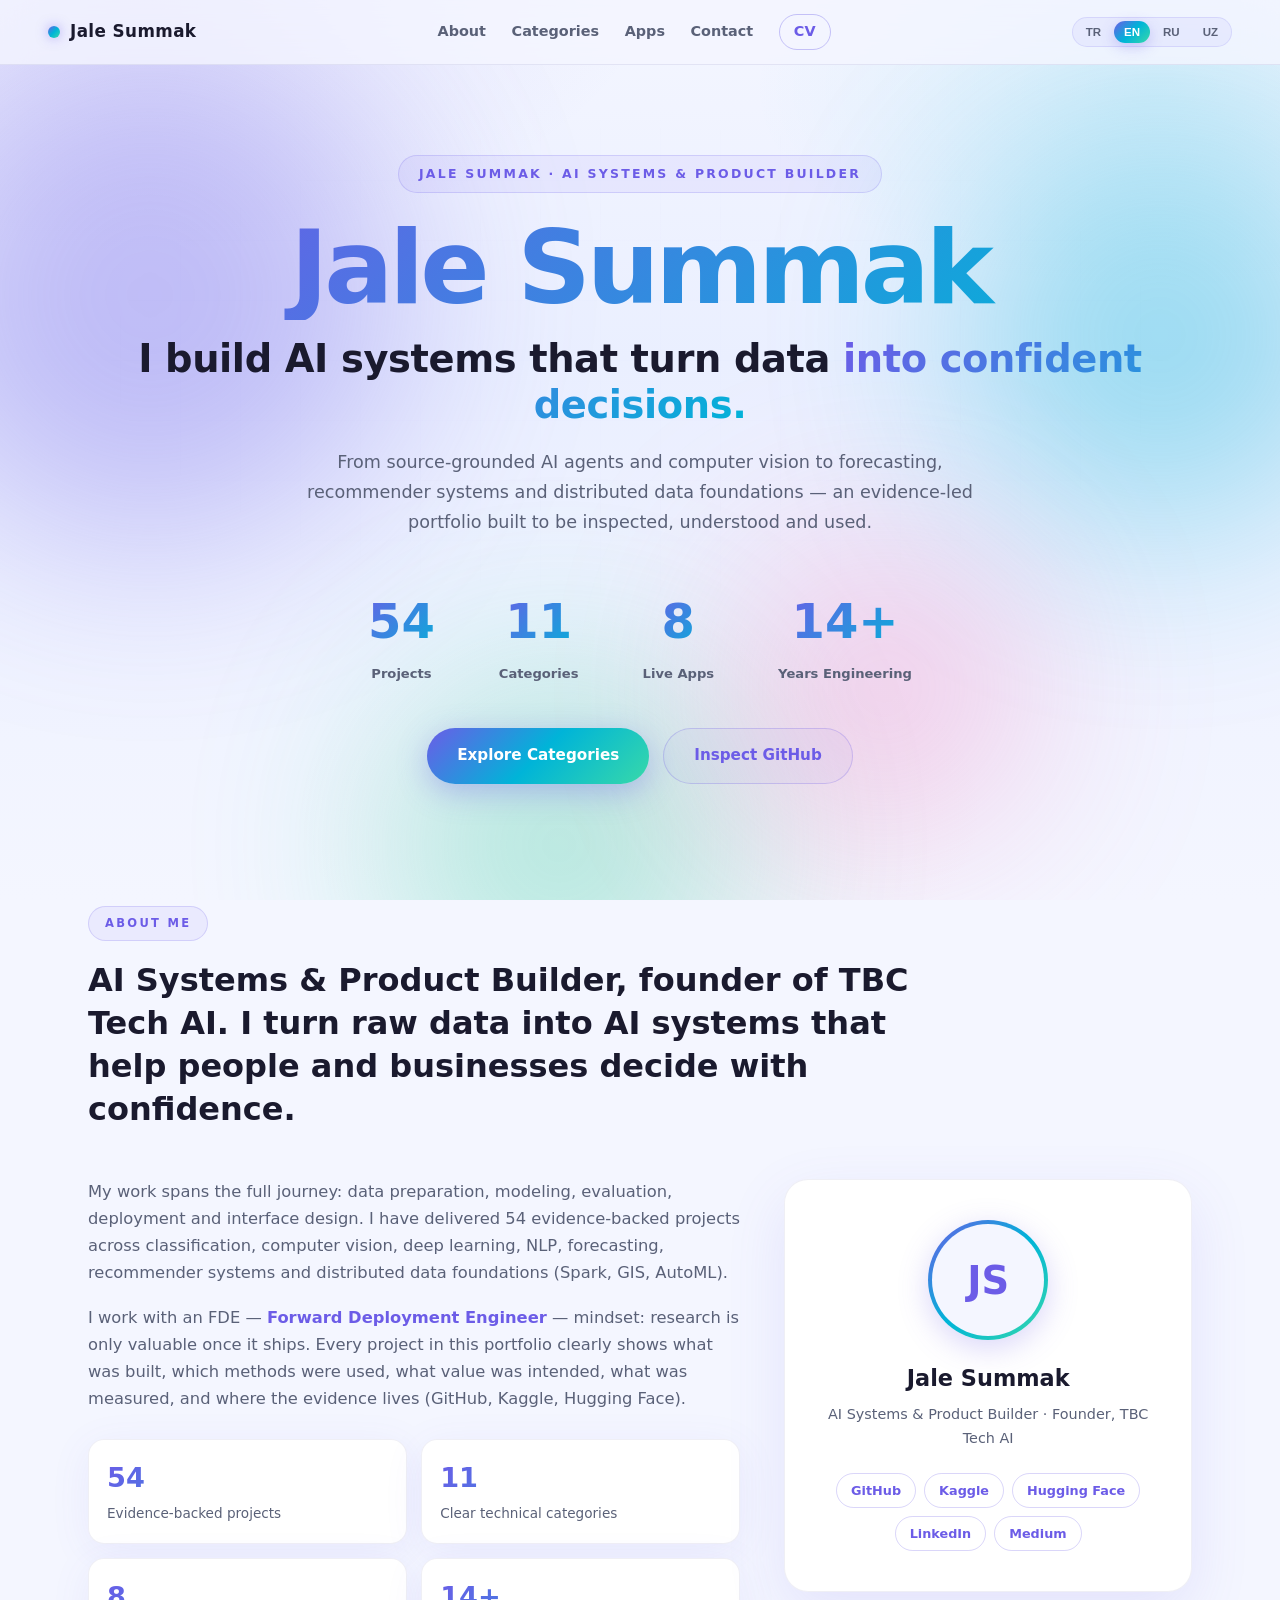
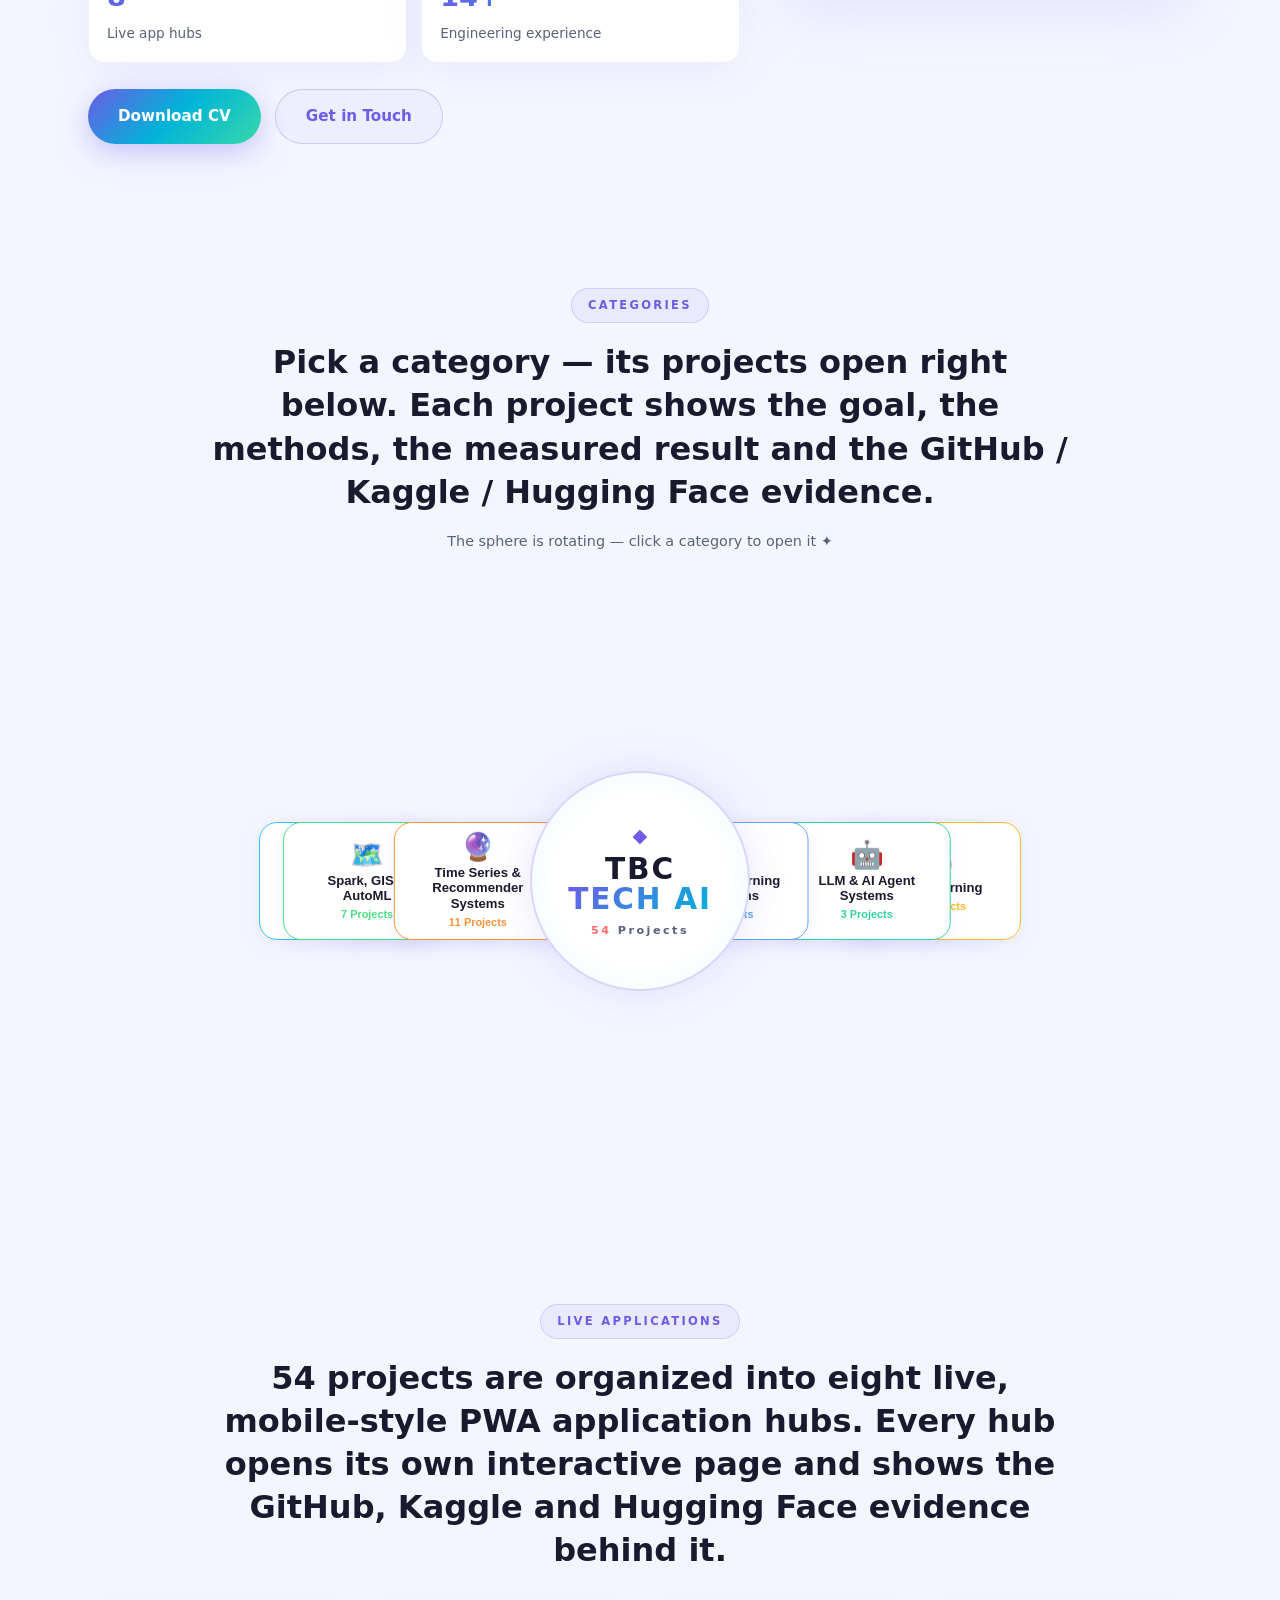
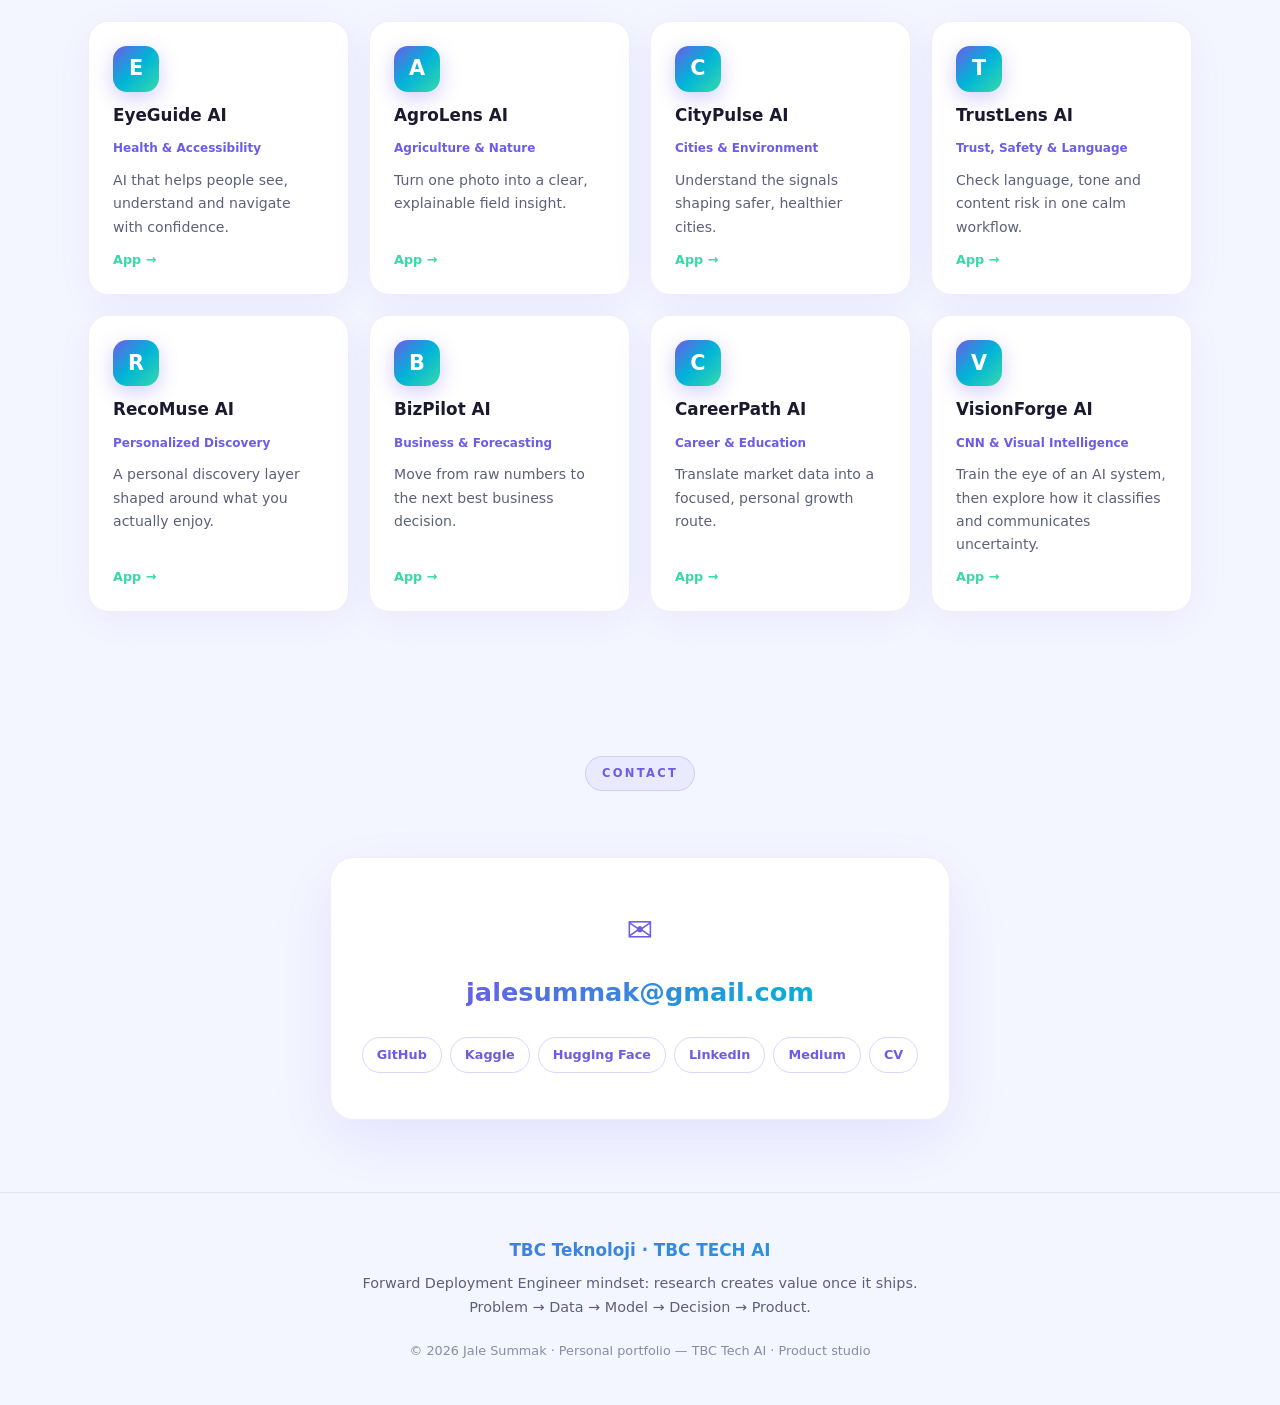
==== commit 9186909e: "Portfolio redesign: bright theme, prominent Jale Summak name, no tilt" ====
--- a/index.html
+++ b/index.html
@@ -10,7 +10,7 @@
 <meta property="og:url" content="https://jalesummak.tbctechai.com/">
 <meta property="og:image" content="/og-tbc-tech-ai.png">
 <meta property="og:type" content="website">
-<meta name="theme-color" content="#0b1023">
+<meta name="theme-color" content="#f4f6ff">
 <link rel="icon" type="image/svg+xml" href="/favicon.svg">
 <link rel="manifest" href="/manifest.webmanifest">
 <link rel="stylesheet" href="css/style.css">
@@ -45,8 +45,9 @@
 <main id="top">
 
   <section class="hero">
-    <div class="hero-eyebrow" data-i18n="heroEyebrow">JALE SUMMAK · AI SİSTEMLERİ & ÜRÜN GELİŞTİRİCİ</div>
-    <h1 class="hero-title" data-i18n="heroHeadline">Veriyi güvenle karar verebileceğiniz <em>AI sistemlerine</em> dönüştürüyorum.</h1>
+    <div class="hero-eyebrow" data-i18n="heroEyebrow">AI SYSTEMS & PRODUCT BUILDER · TBC TECH AI</div>
+    <h1 class="hero-name">Jale Summak</h1>
+    <h2 class="hero-title" data-i18n="heroHeadline">Veriyi güvenle karar verebileceğiniz <em>AI sistemlerine</em> dönüştürüyorum.</h2>
     <p class="hero-intro" data-i18n="heroIntro">Kaynağa dayalı AI ajanlarından bilgisayarlı görüye; tahminleme, öneri sistemleri ve dağıtık veri temellerine uzanan, incelenebilir ve kullanılabilir bir portföy.</p>
     <div class="hero-stats">
       <div class="stat"><strong id="statProjects">54</strong><span data-i18n="statProjects">Proje</span></div>
--- a/css/style.css
+++ b/css/style.css
@@ -1,32 +1,32 @@
 :root {
-  --bg: #070b1a;
-  --bg2: #0c1330;
-  --ink: #eef1ff;
-  --muted: #a4adcc;
-  --line: rgba(160, 180, 255, 0.14);
-  --card: rgba(255, 255, 255, 0.05);
-  --card-brd: rgba(255, 255, 255, 0.12);
-  --g1: #22d3ee;
-  --g2: #a78bfa;
-  --g3: #fb7185;
-  --g4: #fbbf24;
-  --g5: #34d399;
-  --g6: #60a5fa;
-  --grad: linear-gradient(135deg, #22d3ee, #a78bfa 45%, #fb7185);
-  --grad-text: linear-gradient(90deg, #67e8f9, #c4b5fd 40%, #f9a8d4);
-  --shadow: 0 20px 60px rgba(2, 6, 23, 0.55);
-  --r: 300px;
-  --persp: 1300px;
+  --bg: #f4f6ff;
+  --bg2: #eaefff;
+  --ink: #1a1a2e;
+  --muted: #5a6178;
+  --line: rgba(100, 100, 160, 0.12);
+  --card: #ffffff;
+  --card-brd: rgba(100, 100, 160, 0.10);
+  --g1: #6c5ce7;
+  --g2: #00b4d8;
+  --g3: #ff6b6b;
+  --g4: #ffd166;
+  --g5: #38d9a9;
+  --g6: #f472b6;
+  --grad: linear-gradient(135deg, #6c5ce7 0%, #00b4d8 50%, #38d9a9 100%);
+  --grad-warm: linear-gradient(135deg, #ff6b6b, #ffd166, #6c5ce7);
+  --grad-text: linear-gradient(135deg, #6c5ce7, #00b4d8);
+  --shadow: 0 8px 40px rgba(108, 92, 231, 0.08);
+  --shadow-lg: 0 20px 60px rgba(108, 92, 231, 0.12);
   --ease: cubic-bezier(0.22, 1, 0.36, 1);
 }
 
 * { margin: 0; padding: 0; box-sizing: border-box; }
 html { scroll-behavior: smooth; }
 body {
-  font-family: "Segoe UI", "Inter", system-ui, -apple-system, sans-serif;
+  font-family: "Inter", "Segoe UI", system-ui, -apple-system, sans-serif;
   background: var(--bg);
   color: var(--ink);
-  line-height: 1.6;
+  line-height: 1.65;
   overflow-x: hidden;
 }
 a { color: inherit; text-decoration: none; }
@@ -35,22 +35,23 @@
 /* ---------- background ---------- */
 .bg { position: fixed; inset: 0; z-index: -2; overflow: hidden;
   background:
-    radial-gradient(1200px 700px at 15% -10%, #141c46 0%, transparent 55%),
-    radial-gradient(1000px 600px at 100% 0%, #241238 0%, transparent 50%),
-    linear-gradient(180deg, #070b1a 0%, #0a1028 60%, #070b1a 100%);
-}
-.orb { position: absolute; border-radius: 50%; filter: blur(90px); opacity: 0.5; animation: float 16s ease-in-out infinite; }
-.orb-1 { width: 480px; height: 480px; left: -140px; top: 8%; background: #1d4ed8; }
-.orb-2 { width: 420px; height: 420px; right: -120px; top: 22%; background: #7c3aed; animation-delay: -4s; }
-.orb-3 { width: 380px; height: 380px; left: 32%; bottom: -160px; background: #0e7490; animation-delay: -8s; }
-.orb-4 { width: 300px; height: 300px; right: 18%; bottom: 12%; background: #9d174d; animation-delay: -12s; }
-@keyframes float { 0%,100% { transform: translateY(0) scale(1); } 50% { transform: translateY(-46px) scale(1.06); } }
-.grid-lines { position: absolute; inset: 0; opacity: 0.35;
+    radial-gradient(900px 500px at 10% -5%, rgba(108, 92, 231, 0.12) 0%, transparent 60%),
+    radial-gradient(800px 400px at 90% 10%, rgba(0, 180, 216, 0.10) 0%, transparent 50%),
+    radial-gradient(700px 400px at 50% 90%, rgba(255, 107, 107, 0.06) 0%, transparent 50%),
+    linear-gradient(180deg, #f4f6ff 0%, #eaefff 40%, #f4f6ff 100%);
+}
+.orb { position: absolute; border-radius: 50%; filter: blur(100px); opacity: 0.35; animation: float 18s ease-in-out infinite; }
+.orb-1 { width: 500px; height: 500px; left: -100px; top: 5%; background: #6c5ce7; }
+.orb-2 { width: 400px; height: 400px; right: -80px; top: 15%; background: #00b4d8; animation-delay: -5s; }
+.orb-3 { width: 350px; height: 350px; left: 30%; bottom: -120px; background: #38d9a9; animation-delay: -10s; }
+.orb-4 { width: 280px; height: 280px; right: 20%; bottom: 8%; background: #f472b6; animation-delay: -14s; }
+@keyframes float { 0%,100% { transform: translateY(0) scale(1); } 50% { transform: translateY(-30px) scale(1.04); } }
+.grid-lines { position: absolute; inset: 0; opacity: 0.18;
   background-image:
-    linear-gradient(rgba(120, 160, 255, 0.05) 1px, transparent 1px),
-    linear-gradient(90deg, rgba(120, 160, 255, 0.05) 1px, transparent 1px);
-  background-size: 56px 56px;
-  mask-image: radial-gradient(ellipse 90% 60% at 50% 40%, #000 30%, transparent 75%);
+    linear-gradient(rgba(108, 92, 231, 0.06) 1px, transparent 1px),
+    linear-gradient(90deg, rgba(108, 92, 231, 0.06) 1px, transparent 1px);
+  background-size: 60px 60px;
+  mask-image: radial-gradient(ellipse 80% 50% at 50% 40%, #000 20%, transparent 70%);
 }
 
 /* ---------- nav ---------- */
@@ -58,47 +59,112 @@
   position: sticky; top: 0; z-index: 50;
   display: flex; align-items: center; justify-content: space-between;
   gap: 18px; padding: 14px clamp(16px, 4vw, 48px);
-  background: rgba(7, 11, 26, 0.7);
-  backdrop-filter: blur(14px);
+  background: rgba(244, 246, 255, 0.8);
+  backdrop-filter: blur(16px);
   border-bottom: 1px solid var(--line);
 }
-.nav-logo { display: flex; align-items: center; gap: 10px; font-weight: 800; letter-spacing: 0.4px; font-size: 1.05rem; }
-.logo-dot { width: 12px; height: 12px; border-radius: 4px; background: var(--grad); box-shadow: 0 0 14px rgba(139, 92, 246, 0.9); }
+.nav-logo { display: flex; align-items: center; gap: 10px; font-weight: 800; letter-spacing: 0.4px; font-size: 1.05rem; color: var(--ink); }
+.logo-dot { width: 12px; height: 12px; border-radius: 50%; background: var(--grad); box-shadow: 0 0 12px rgba(108, 92, 231, 0.5); }
 .nav-links { display: flex; align-items: center; gap: clamp(10px, 2vw, 26px); }
 .nav-links a { color: var(--muted); font-size: 0.9rem; font-weight: 600; transition: color 0.2s; }
 .nav-links a:hover { color: var(--ink); }
-.nav-links .nav-cv { color: var(--g1); border: 1px solid rgba(34, 211, 238, 0.4); padding: 5px 12px; border-radius: 999px; }
-.nav-links .nav-cv:hover { background: rgba(34, 211, 238, 0.12); }
-.lang { display: flex; gap: 4px; background: rgba(255, 255, 255, 0.05); border: 1px solid var(--line); padding: 4px; border-radius: 999px; }
+.nav-links .nav-cv { color: var(--g1); border: 1px solid rgba(108, 92, 231, 0.35); padding: 5px 14px; border-radius: 999px; }
+.nav-links .nav-cv:hover { background: rgba(108, 92, 231, 0.08); }
+.lang { display: flex; gap: 3px; background: rgba(108, 92, 231, 0.06); border: 1px solid rgba(108, 92, 231, 0.15); padding: 3px; border-radius: 999px; }
 .lang button { border: 0; background: transparent; color: var(--muted); font-weight: 700; font-size: 0.72rem; padding: 5px 10px; border-radius: 999px; cursor: pointer; transition: all 0.2s; }
 .lang button:hover { color: var(--ink); }
-.lang button.on { background: var(--grad); color: #0b1023; }
+.lang button.on { background: var(--grad); color: #fff; box-shadow: 0 4px 14px rgba(108, 92, 231, 0.3); }
 
 /* ---------- hero ---------- */
-.hero { max-width: 1080px; margin: 0 auto; padding: clamp(70px, 12vh, 130px) clamp(16px, 4vw, 48px) 40px; text-align: center; }
-.hero-eyebrow { display: inline-block; font-size: 0.78rem; font-weight: 700; letter-spacing: 0.22em; color: var(--g1); background: rgba(34, 211, 238, 0.08); border: 1px solid rgba(34, 211, 238, 0.3); padding: 8px 18px; border-radius: 999px; margin-bottom: 26px; }
-.hero-title { font-size: clamp(2.1rem, 5.6vw, 4.2rem); line-height: 1.08; font-weight: 800; letter-spacing: -0.02em; margin-bottom: 22px; }
-.hero-title em { font-style: normal; background: var(--grad-text); -webkit-background-clip: text; background-clip: text; color: transparent; }
-.hero-intro { max-width: 720px; margin: 0 auto 40px; color: var(--muted); font-size: 1.08rem; }
-.hero-stats { display: flex; justify-content: center; gap: clamp(20px, 5vw, 64px); margin-bottom: 40px; flex-wrap: wrap; }
+.hero {
+  max-width: 1100px; margin: 0 auto;
+  padding: clamp(60px, 10vh, 120px) clamp(16px, 4vw, 48px) 50px;
+  text-align: center;
+}
+.hero-eyebrow {
+  display: inline-flex; align-items: center; gap: 8px;
+  font-size: 0.78rem; font-weight: 700; letter-spacing: 0.18em;
+  color: var(--g1); background: rgba(108, 92, 231, 0.07);
+  border: 1px solid rgba(108, 92, 231, 0.2);
+  padding: 8px 20px; border-radius: 999px; margin-bottom: 24px;
+}
+.hero-name {
+  font-size: clamp(3.2rem, 8vw, 6.5rem);
+  line-height: 1; font-weight: 900;
+  letter-spacing: -0.04em; margin-bottom: 16px;
+  background: var(--grad-text);
+  -webkit-background-clip: text; background-clip: text;
+  color: transparent;
+}
+.hero-title {
+  font-size: clamp(1.6rem, 3.5vw, 2.4rem);
+  line-height: 1.2; font-weight: 700;
+  letter-spacing: -0.01em; margin-bottom: 20px;
+  color: var(--ink);
+}
+.hero-title em {
+  font-style: normal;
+  background: var(--grad-text);
+  -webkit-background-clip: text; background-clip: text;
+  color: transparent;
+}
+.hero-intro {
+  max-width: 700px; margin: 0 auto 44px;
+  color: var(--muted); font-size: 1.1rem; line-height: 1.7;
+}
+.hero-stats {
+  display: flex; justify-content: center;
+  gap: clamp(24px, 5vw, 72px); margin-bottom: 44px; flex-wrap: wrap;
+}
 .stat { display: flex; flex-direction: column; align-items: center; }
-.stat strong { font-size: clamp(1.9rem, 4vw, 2.7rem); font-weight: 800; background: var(--grad-text); -webkit-background-clip: text; background-clip: text; color: transparent; }
-.stat span { color: var(--muted); font-size: 0.82rem; font-weight: 600; }
+.stat strong {
+  font-size: clamp(2rem, 4.5vw, 3rem); font-weight: 900;
+  background: var(--grad-text); -webkit-background-clip: text; background-clip: text; color: transparent;
+}
+.stat span { color: var(--muted); font-size: 0.82rem; font-weight: 600; margin-top: 2px; }
 .hero-cta { display: flex; justify-content: center; gap: 14px; flex-wrap: wrap; }
 
 /* ---------- buttons ---------- */
-.btn { display: inline-flex; align-items: center; gap: 8px; font-weight: 700; font-size: 0.95rem; padding: 13px 28px; border-radius: 999px; transition: transform 0.2s var(--ease), box-shadow 0.2s, background 0.2s; cursor: pointer; }
-.btn-primary { background: var(--grad); color: #0b1023; box-shadow: 0 10px 34px rgba(139, 92, 246, 0.45); }
-.btn-primary:hover { transform: translateY(-2px); box-shadow: 0 16px 44px rgba(139, 92, 246, 0.6); }
-.btn-ghost { border: 1px solid rgba(160, 180, 255, 0.35); color: var(--ink); background: rgba(255, 255, 255, 0.03); }
-.btn-ghost:hover { transform: translateY(-2px); background: rgba(255, 255, 255, 0.08); }
+.btn {
+  display: inline-flex; align-items: center; gap: 8px;
+  font-weight: 700; font-size: 0.95rem;
+  padding: 14px 30px; border-radius: 999px;
+  transition: transform 0.25s var(--ease), box-shadow 0.25s, background 0.25s;
+  cursor: pointer;
+}
+.btn-primary {
+  background: var(--grad); color: #fff;
+  box-shadow: 0 8px 30px rgba(108, 92, 231, 0.35);
+}
+.btn-primary:hover {
+  transform: translateY(-2px);
+  box-shadow: 0 14px 40px rgba(108, 92, 231, 0.5);
+}
+.btn-ghost {
+  border: 1.5px solid rgba(108, 92, 231, 0.25);
+  color: var(--g1); background: rgba(108, 92, 231, 0.04);
+}
+.btn-ghost:hover {
+  transform: translateY(-2px);
+  background: rgba(108, 92, 231, 0.1);
+}
 
 /* ---------- sections ---------- */
-section { max-width: 1200px; margin: 0 auto; padding: clamp(70px, 10vh, 120px) clamp(16px, 4vw, 48px); }
+section { max-width: 1200px; margin: 0 auto; padding: clamp(60px, 8vh, 100px) clamp(16px, 4vw, 48px); }
 .section-head { margin-bottom: 48px; }
 .section-head.center { text-align: center; }
-.section-tag { display: inline-block; font-size: 0.75rem; font-weight: 800; letter-spacing: 0.2em; text-transform: uppercase; color: var(--g1); background: rgba(34, 211, 238, 0.08); border: 1px solid rgba(34, 211, 238, 0.3); padding: 7px 16px; border-radius: 999px; margin-bottom: 18px; }
-.section-head h2 { font-size: clamp(1.25rem, 2.6vw, 1.9rem); font-weight: 700; line-height: 1.35; max-width: 860px; color: var(--ink); }
+.section-tag {
+  display: inline-block; font-size: 0.72rem; font-weight: 800;
+  letter-spacing: 0.2em; text-transform: uppercase;
+  color: var(--g1); background: rgba(108, 92, 231, 0.07);
+  border: 1px solid rgba(108, 92, 231, 0.2);
+  padding: 7px 16px; border-radius: 999px; margin-bottom: 18px;
+}
+.section-head h2 {
+  font-size: clamp(1.3rem, 2.8vw, 2rem);
+  font-weight: 700; line-height: 1.35; max-width: 860px;
+  color: var(--ink);
+}
 .section-head.center h2 { margin: 0 auto; }
 
 /* ---------- about ---------- */
@@ -106,36 +172,61 @@
 .about-text p { color: var(--muted); font-size: 1.02rem; margin-bottom: 18px; }
 .about-text strong { color: var(--g1); }
 .about-facts { display: grid; grid-template-columns: repeat(2, 1fr); gap: 14px; margin: 26px 0; }
-.about-facts > div { background: var(--card); border: 1px solid var(--card-brd); border-radius: 16px; padding: 16px 18px; }
-.about-facts b { display: block; font-size: 1.7rem; background: var(--grad-text); -webkit-background-clip: text; background-clip: text; color: transparent; }
+.about-facts > div {
+  background: var(--card); border: 1px solid var(--card-brd);
+  border-radius: 16px; padding: 16px 18px;
+  box-shadow: var(--shadow);
+}
+.about-facts b {
+  display: block; font-size: 1.7rem;
+  background: var(--grad-text); -webkit-background-clip: text; background-clip: text; color: transparent;
+}
 .about-facts span { color: var(--muted); font-size: 0.85rem; }
 .about-cta { display: flex; gap: 14px; flex-wrap: wrap; margin-top: 22px; }
-.about-card { position: sticky; top: 100px; text-align: center; background: var(--card); border: 1px solid var(--card-brd); border-radius: 24px; padding: 40px 28px; box-shadow: var(--shadow); }
-.avatar-ring { width: 120px; height: 120px; margin: 0 auto 20px; border-radius: 50%; padding: 4px; background: conic-gradient(from 0deg, var(--g1), var(--g3), var(--g5), var(--g1)); animation: spin 8s linear infinite; }
-.avatar { display: flex; align-items: center; justify-content: center; width: 100%; height: 100%; border-radius: 50%; background: #0d1533; font-size: 2.4rem; font-weight: 800; }
-@keyframes spin { to { transform: rotate(360deg); } }
+.about-card {
+  position: sticky; top: 100px; text-align: center;
+  background: var(--card); border: 1px solid var(--card-brd);
+  border-radius: 24px; padding: 40px 28px;
+  box-shadow: var(--shadow-lg);
+}
+.avatar-ring {
+  width: 120px; height: 120px; margin: 0 auto 20px;
+  border-radius: 50%; padding: 4px;
+  background: var(--grad);
+  box-shadow: 0 8px 30px rgba(108, 92, 231, 0.25);
+}
+.avatar {
+  display: flex; align-items: center; justify-content: center;
+  width: 100%; height: 100%; border-radius: 50%;
+  background: #f4f6ff; font-size: 2.4rem; font-weight: 800;
+  color: var(--g1);
+}
 .about-card h3 { font-size: 1.4rem; margin-bottom: 6px; }
 .about-card > p { color: var(--muted); font-size: 0.9rem; margin-bottom: 22px; }
 .about-social, .contact-social { display: flex; flex-wrap: wrap; gap: 8px; justify-content: center; }
-.about-social a, .contact-social a { font-size: 0.8rem; font-weight: 600; color: var(--g1); border: 1px solid rgba(34, 211, 238, 0.3); padding: 6px 12px; border-radius: 999px; transition: all 0.2s; }
-.about-social a:hover, .contact-social a:hover { background: rgba(34, 211, 238, 0.12); color: var(--ink); }
-
-/* ---------- orbit ---------- */
+.about-social a, .contact-social a {
+  font-size: 0.8rem; font-weight: 600; color: var(--g1);
+  border: 1px solid rgba(108, 92, 231, 0.25);
+  padding: 6px 14px; border-radius: 999px; transition: all 0.2s;
+}
+.about-social a:hover, .contact-social a:hover {
+  background: rgba(108, 92, 231, 0.1); color: var(--ink);
+}
+
+/* ---------- orbit (2D, no tilt) ---------- */
 .orbit-hint { color: var(--muted); font-size: 0.9rem; margin-top: 16px; }
-.orbit-hint::after { content: " 🎡"; }
+.orbit-hint::after { content: " ✦"; }
 .orbit-wrap {
-  perspective: var(--persp);
-  height: clamp(430px, 62vh, 620px);
+  height: clamp(440px, 62vh, 640px);
   position: relative;
 }
-.orbit { position: absolute; inset: 0; transform-style: preserve-3d; }
+.orbit { position: absolute; inset: 0; }
 .orbit-ring {
   position: absolute; inset: 0;
-  transform-style: preserve-3d;
-  animation: orbitSpin 46s linear infinite;
+  animation: orbitSpin 50s linear infinite;
 }
 .orbit-wrap.paused .orbit-ring { animation-play-state: paused; }
-@keyframes orbitSpin { from { transform: rotateX(-8deg) rotateY(0deg); } to { transform: rotateX(-8deg) rotateY(360deg); } }
+@keyframes orbitSpin { from { transform: rotate(0deg); } to { transform: rotate(360deg); } }
 
 .cat-orb {
   position: absolute; left: 50%; top: 50%;
@@ -144,19 +235,24 @@
   border-radius: 18px;
   display: flex; flex-direction: column; align-items: center; justify-content: center;
   gap: 4px; text-align: center; padding: 10px;
-  background: rgba(13, 21, 51, 0.72);
-  border: 1.5px solid var(--c, #60a5fa);
-  box-shadow: 0 0 26px -6px var(--c, #60a5fa), inset 0 0 24px -12px var(--c, #60a5fa);
-  backdrop-filter: blur(8px);
+  background: var(--card);
+  border: 1.5px solid var(--c, var(--g1));
+  box-shadow: 0 4px 20px rgba(108, 92, 231, 0.08);
   cursor: pointer;
-  transform-style: preserve-3d;
-  transition: transform 0.35s var(--ease), border-color 0.2s, box-shadow 0.2s;
-}
-.cat-orb:hover { border-color: var(--c); box-shadow: 0 0 40px -4px var(--c), inset 0 0 30px -10px var(--c); }
-.cat-orb.active { border-width: 2.5px; box-shadow: 0 0 52px 2px var(--c), inset 0 0 34px -8px var(--c); }
+  transition: transform 0.35s var(--ease), border-color 0.2s, box-shadow 0.25s;
+}
+.cat-orb:hover {
+  border-color: var(--c);
+  box-shadow: 0 8px 30px rgba(108, 92, 231, 0.18);
+  transform: scale(1.05);
+}
+.cat-orb.active {
+  border-width: 2.5px;
+  box-shadow: 0 12px 40px rgba(108, 92, 231, 0.22);
+}
 .cat-orb .co-icon { font-size: 1.7rem; line-height: 1; }
-.cat-orb .co-name { font-size: 0.82rem; font-weight: 800; color: #fff; line-height: 1.2; max-width: 130px; }
-.cat-orb .co-count { font-size: 0.68rem; font-weight: 700; color: var(--c); }
+.cat-orb .co-name { font-size: 0.82rem; font-weight: 800; color: var(--ink); line-height: 1.2; max-width: 130px; }
+.cat-orb .co-count { font-size: 0.68rem; font-weight: 700; color: var(--c, var(--g1)); }
 
 .orbit-center {
   position: absolute; left: 50%; top: 50%;
@@ -165,28 +261,40 @@
   border-radius: 50%;
   display: flex; flex-direction: column; align-items: center; justify-content: center;
   gap: 2px;
-  background: radial-gradient(circle at 30% 25%, rgba(255,255,255,0.16), rgba(13, 21, 51, 0.96) 70%);
-  border: 2px solid rgba(167, 139, 250, 0.55);
-  box-shadow: 0 0 60px 4px rgba(139, 92, 246, 0.55), inset 0 0 44px rgba(34, 211, 238, 0.18);
+  background: var(--card);
+  border: 2.5px solid rgba(108, 92, 231, 0.25);
+  box-shadow: 0 0 40px rgba(108, 92, 231, 0.15), inset 0 0 30px rgba(0, 180, 216, 0.06);
   z-index: 4;
   animation: centerPulse 5s ease-in-out infinite;
 }
-@keyframes centerPulse { 0%,100% { box-shadow: 0 0 46px 2px rgba(139,92,246,0.5), inset 0 0 40px rgba(34,211,238,0.16); } 50% { box-shadow: 0 0 74px 8px rgba(34,211,238,0.45), inset 0 0 52px rgba(139,92,246,0.2); } }
-.orbit-center-ico { color: var(--g1); font-size: 1.2rem; text-shadow: 0 0 16px var(--g1); }
-.orbit-center-title { text-align: center; font-size: 1.85rem; font-weight: 900; letter-spacing: 0.06em; line-height: 1.02; }
-.orbit-center-title span { background: var(--grad-text); -webkit-background-clip: text; background-clip: text; color: transparent; }
+@keyframes centerPulse {
+  0%,100% { box-shadow: 0 0 30px rgba(108, 92, 231, 0.12), inset 0 0 20px rgba(0, 180, 216, 0.04); }
+  50% { box-shadow: 0 0 50px rgba(0, 180, 216, 0.18), inset 0 0 30px rgba(108, 92, 231, 0.08); }
+}
+.orbit-center-ico { color: var(--g1); font-size: 1.2rem; }
+.orbit-center-title { text-align: center; font-size: 1.85rem; font-weight: 900; letter-spacing: 0.06em; line-height: 1.02; color: var(--ink); }
+.orbit-center-title span {
+  background: var(--grad-text); -webkit-background-clip: text; background-clip: text; color: transparent;
+}
 .orbit-center-sub { margin-top: 6px; font-size: 0.7rem; font-weight: 800; letter-spacing: 0.22em; color: var(--muted); }
 .orbit-center-sub b { color: var(--g3); }
 
 /* ---------- results / project cards ---------- */
 #catResults { margin-top: 34px; }
 .results-head { display: flex; align-items: center; justify-content: space-between; gap: 14px; margin-bottom: 22px; flex-wrap: wrap; }
-.results-title { font-size: 1.3rem; font-weight: 800; }
+.results-title { font-size: 1.3rem; font-weight: 800; color: var(--ink); }
 .results-title span { background: var(--grad-text); -webkit-background-clip: text; background-clip: text; color: transparent; }
-.results-close { border: 1px solid var(--line); background: rgba(255,255,255,0.05); color: var(--muted); font-weight: 700; padding: 8px 16px; border-radius: 999px; cursor: pointer; }
-.results-close:hover { color: var(--ink); border-color: var(--g3); }
+.results-close {
+  border: 1px solid rgba(108, 92, 231, 0.2); background: rgba(108, 92, 231, 0.04);
+  color: var(--muted); font-weight: 700; padding: 8px 16px; border-radius: 999px; cursor: pointer;
+}
+.results-close:hover { color: var(--ink); border-color: var(--g1); background: rgba(108, 92, 231, 0.1); }
 .projects-grid { display: grid; grid-template-columns: repeat(auto-fill, minmax(330px, 1fr)); gap: 22px; }
-.empty-note { padding: 26px; border-radius: 18px; border: 1px dashed var(--g5); color: var(--g5); background: rgba(52, 211, 153, 0.05); }
+.empty-note {
+  padding: 26px; border-radius: 18px;
+  border: 1.5px dashed var(--g5); color: var(--g5);
+  background: rgba(56, 217, 169, 0.06);
+}
 
 .project-card {
   background: var(--card);
@@ -197,55 +305,99 @@
   box-shadow: var(--shadow);
   transition: transform 0.3s var(--ease), border-color 0.3s, box-shadow 0.3s;
 }
-.project-card:hover { transform: translateY(-5px); border-color: rgba(167, 139, 250, 0.5); box-shadow: 0 26px 60px rgba(2,6,23,0.7); }
-.project-visual { position: relative; aspect-ratio: 16 / 7; overflow: hidden; background: #0a0f28; }
+.project-card:hover {
+  transform: translateY(-5px);
+  border-color: rgba(108, 92, 231, 0.3);
+  box-shadow: var(--shadow-lg);
+}
+.project-visual { position: relative; aspect-ratio: 16 / 7; overflow: hidden; background: var(--bg2); }
 .project-visual svg { width: 100%; height: 100%; display: block; }
 .project-body { padding: 18px 20px 20px; display: flex; flex-direction: column; gap: 12px; flex: 1; }
-.project-head strong { font-size: 1.05rem; line-height: 1.25; display: block; }
+.project-head strong { font-size: 1.05rem; line-height: 1.25; display: block; color: var(--ink); }
 .project-family { color: var(--g1); font-size: 0.78rem; font-weight: 700; margin-top: 3px; }
 .project-tags { display: flex; flex-wrap: wrap; gap: 6px; }
-.project-tags span { font-size: 0.7rem; font-weight: 700; color: var(--muted); background: rgba(255,255,255,0.06); border: 1px solid var(--line); padding: 3px 10px; border-radius: 999px; }
+.project-tags span {
+  font-size: 0.7rem; font-weight: 700; color: var(--muted);
+  background: rgba(108, 92, 231, 0.04); border: 1px solid rgba(108, 92, 231, 0.12);
+  padding: 3px 10px; border-radius: 999px;
+}
 .project-evidence p { font-size: 0.9rem; color: var(--muted); }
-.project-evidence b { color: var(--ink); display: block; font-size: 0.68rem; letter-spacing: 0.12em; text-transform: uppercase; color: var(--g2); margin-bottom: 2px; }
+.project-evidence b {
+  display: block; font-size: 0.68rem; letter-spacing: 0.12em;
+  text-transform: uppercase; color: var(--g1); margin-bottom: 2px;
+}
 .outcomes { display: grid; grid-template-columns: 1fr 1fr; gap: 12px; }
-.outcome { background: rgba(255,255,255,0.04); border: 1px solid var(--line); border-radius: 14px; padding: 12px 14px; }
-.outcome b { display: block; font-size: 0.68rem; letter-spacing: 0.1em; text-transform: uppercase; color: var(--g1); margin-bottom: 4px; }
+.outcome {
+  background: rgba(108, 92, 231, 0.03); border: 1px solid rgba(108, 92, 231, 0.1);
+  border-radius: 14px; padding: 12px 14px;
+}
+.outcome b {
+  display: block; font-size: 0.68rem; letter-spacing: 0.1em;
+  text-transform: uppercase; color: var(--g1); margin-bottom: 4px;
+}
 .outcome p { font-size: 0.84rem; color: var(--muted); }
-.metric-chip { display: inline-block; font-size: 1.05rem; font-weight: 800; background: var(--grad-text); -webkit-background-clip: text; background-clip: text; color: transparent; }
+.metric-chip {
+  display: inline-block; font-size: 1.05rem; font-weight: 800;
+  background: var(--grad-text); -webkit-background-clip: text; background-clip: text; color: transparent;
+}
 .project-links { display: flex; flex-wrap: wrap; gap: 8px; margin-top: auto; }
 .project-links a { font-size: 0.78rem; font-weight: 700; padding: 7px 14px; border-radius: 999px; border: 1px solid; transition: all 0.2s; }
-.link-github { color: #e5e7eb; border-color: rgba(229,231,235,0.35) !important; }
-.link-github:hover { background: rgba(229,231,235,0.12); }
-.link-kaggle { color: #38bdf8; border-color: rgba(56,189,248,0.4) !important; }
-.link-kaggle:hover { background: rgba(56,189,248,0.12); }
-.link-hf { color: #fbbf24; border-color: rgba(251,191,36,0.4) !important; }
-.link-hf:hover { background: rgba(251,191,36,0.12); }
-.link-app { color: #34d399; border-color: rgba(52,211,153,0.4) !important; }
-.link-app:hover { background: rgba(52,211,153,0.12); }
+.link-github { color: var(--ink); border-color: rgba(26, 26, 46, 0.25) !important; }
+.link-github:hover { background: rgba(26, 26, 46, 0.06); }
+.link-kaggle { color: #00b4d8; border-color: rgba(0, 180, 216, 0.35) !important; }
+.link-kaggle:hover { background: rgba(0, 180, 216, 0.08); }
+.link-hf { color: #f59e0b; border-color: rgba(245, 158, 11, 0.35) !important; }
+.link-hf:hover { background: rgba(245, 158, 11, 0.08); }
+.link-app { color: var(--g5); border-color: rgba(56, 217, 169, 0.35) !important; }
+.link-app:hover { background: rgba(56, 217, 169, 0.08); }
 
 /* ---------- apps ---------- */
 .apps-grid { display: grid; grid-template-columns: repeat(auto-fill, minmax(260px, 1fr)); gap: 20px; }
 .app-card {
   display: flex; flex-direction: column; gap: 10px;
-  background: var(--card); border: 1px solid var(--card-brd); border-radius: 20px;
-  padding: 24px; transition: transform 0.3s var(--ease), border-color 0.3s, box-shadow 0.3s;
-}
-.app-card:hover { transform: translateY(-5px); border-color: rgba(34, 211, 238, 0.5); box-shadow: 0 22px 50px rgba(2,6,23,0.6); }
-.app-icon { display: flex; align-items: center; justify-content: center; width: 46px; height: 46px; border-radius: 14px; font-weight: 900; font-size: 1.3rem; color: #0b1023; background: var(--grad); box-shadow: 0 8px 22px rgba(139,92,246,0.45); }
-.app-card strong { font-size: 1.05rem; }
+  background: var(--card); border: 1px solid var(--card-brd);
+  border-radius: 20px; padding: 24px;
+  box-shadow: var(--shadow);
+  transition: transform 0.3s var(--ease), border-color 0.3s, box-shadow 0.3s;
+}
+.app-card:hover {
+  transform: translateY(-5px);
+  border-color: rgba(108, 92, 231, 0.35);
+  box-shadow: var(--shadow-lg);
+}
+.app-icon {
+  display: flex; align-items: center; justify-content: center;
+  width: 46px; height: 46px; border-radius: 14px;
+  font-weight: 900; font-size: 1.3rem; color: #fff;
+  background: var(--grad);
+  box-shadow: 0 6px 20px rgba(108, 92, 231, 0.3);
+}
+.app-card strong { font-size: 1.05rem; color: var(--ink); }
 .app-card small { color: var(--g1); font-weight: 700; font-size: 0.75rem; }
 .app-card p { color: var(--muted); font-size: 0.88rem; flex: 1; }
 .app-go { color: var(--g5); font-weight: 800; font-size: 0.8rem; }
 
 /* ---------- contact ---------- */
-.contact-card { max-width: 620px; margin: 0 auto; text-align: center; background: var(--card); border: 1px solid var(--card-brd); border-radius: 24px; padding: 46px 30px; box-shadow: var(--shadow); }
-.contact-ico { font-size: 2rem; color: var(--g1); text-shadow: 0 0 18px var(--g1); margin-bottom: 14px; }
-.contact-mail { font-size: clamp(1.2rem, 3vw, 1.6rem); font-weight: 800; background: var(--grad-text); -webkit-background-clip: text; background-clip: text; color: transparent; }
+.contact-card {
+  max-width: 620px; margin: 0 auto; text-align: center;
+  background: var(--card); border: 1px solid var(--card-brd);
+  border-radius: 24px; padding: 46px 30px;
+  box-shadow: var(--shadow-lg);
+}
+.contact-ico { font-size: 2rem; color: var(--g1); margin-bottom: 14px; }
+.contact-mail {
+  font-size: clamp(1.2rem, 3vw, 1.6rem); font-weight: 800;
+  background: var(--grad-text); -webkit-background-clip: text; background-clip: text; color: transparent;
+}
 .contact-social { margin-top: 24px; }
 
 /* ---------- footer ---------- */
 .footer { border-top: 1px solid var(--line); padding: 44px clamp(16px, 4vw, 48px); text-align: center; }
-.footer-fde strong { display: block; margin-bottom: 8px; background: var(--grad-text); -webkit-background-clip: text; background-clip: text; color: transparent; font-size: 1.05rem; }
+.footer-fde strong {
+  display: block; margin-bottom: 8px;
+  background: var(--grad-text); -webkit-background-clip: text; background-clip: text; color: transparent;
+  font-size: 1.05rem;
+}
 .footer-fde p { color: var(--muted); max-width: 560px; margin: 0 auto 20px; font-size: 0.9rem; }
 .footer-copy { color: var(--muted); font-size: 0.8rem; opacity: 0.7; }
 
@@ -254,18 +406,18 @@
   .nav-links a:not(.nav-cv) { display: none; }
   .about-grid { grid-template-columns: 1fr; }
   .about-card { position: static; }
-  .orbit-wrap { --r: 220px; height: 440px; }
+  .orbit-wrap { height: 440px; }
   .cat-orb { width: 140px; height: 96px; margin-left: -70px; margin-top: -48px; }
   .orbit-center { width: 160px; height: 160px; }
   .orbit-center-title { font-size: 1.35rem; }
   .outcomes { grid-template-columns: 1fr; }
 }
 @media (max-width: 560px) {
-  .orbit-wrap { --r: 170px; height: 400px; transform: scale(0.9); }
+  .orbit-wrap { height: 400px; transform: scale(0.9); }
   .cat-orb { width: 120px; height: 88px; margin-left: -60px; margin-top: -44px; }
   .cat-orb .co-name { font-size: 0.72rem; }
 }
 @media (prefers-reduced-motion: reduce) {
   .orbit-ring { animation: none; }
-  .avatar-ring, .orb { animation: none; }
-}
+  .orb { animation: none; }
+}
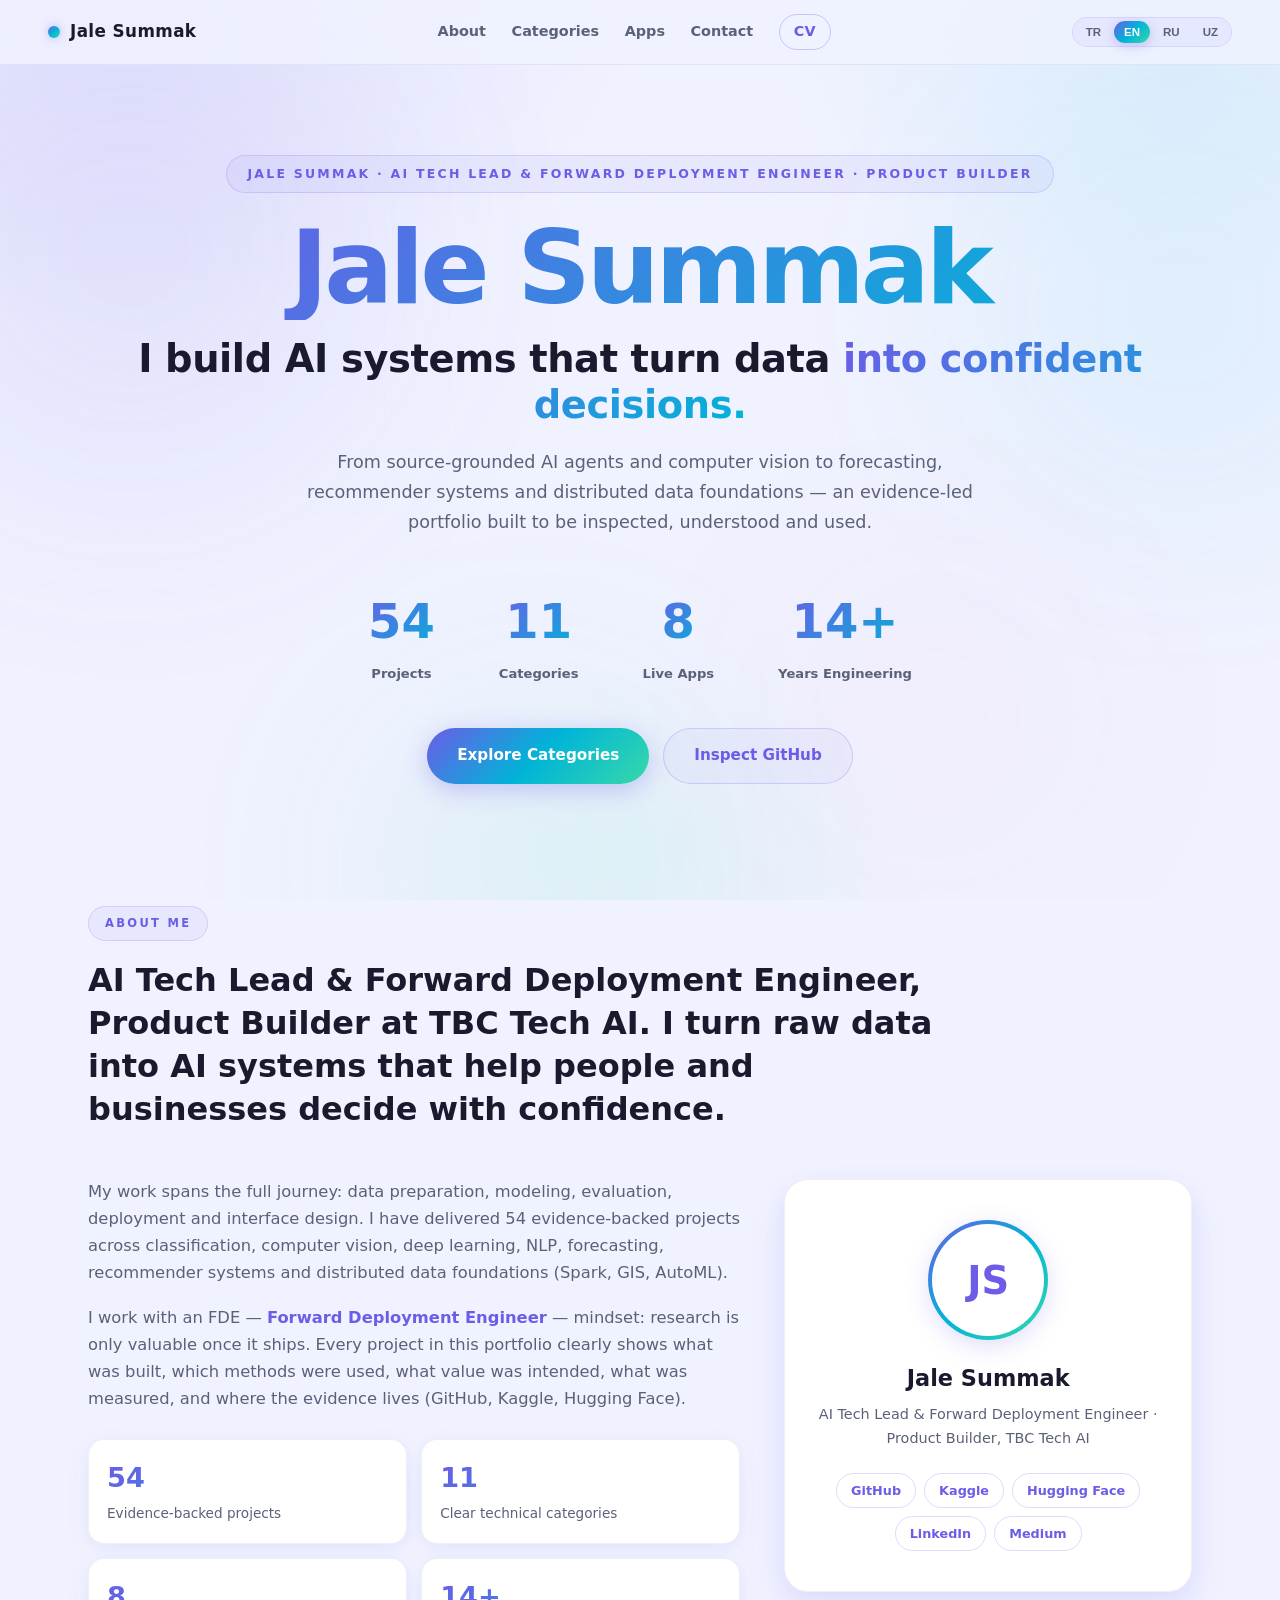
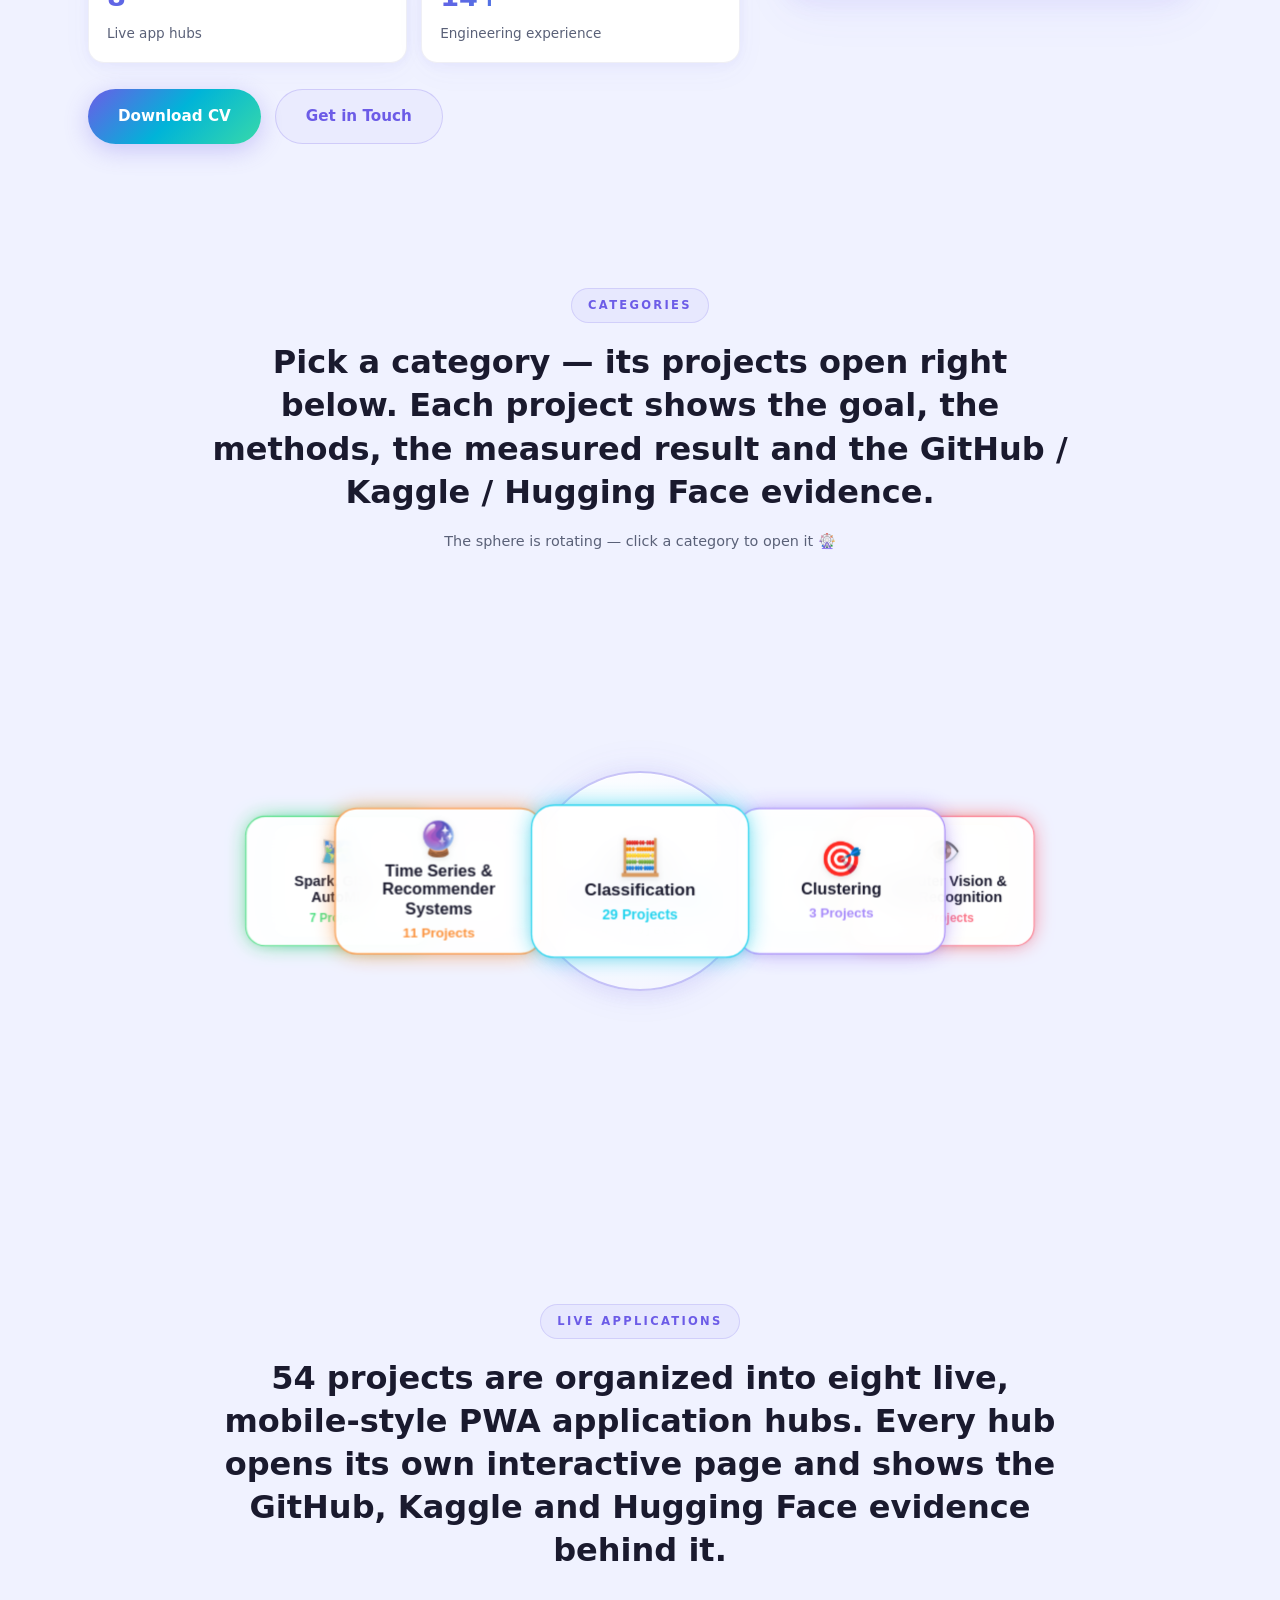
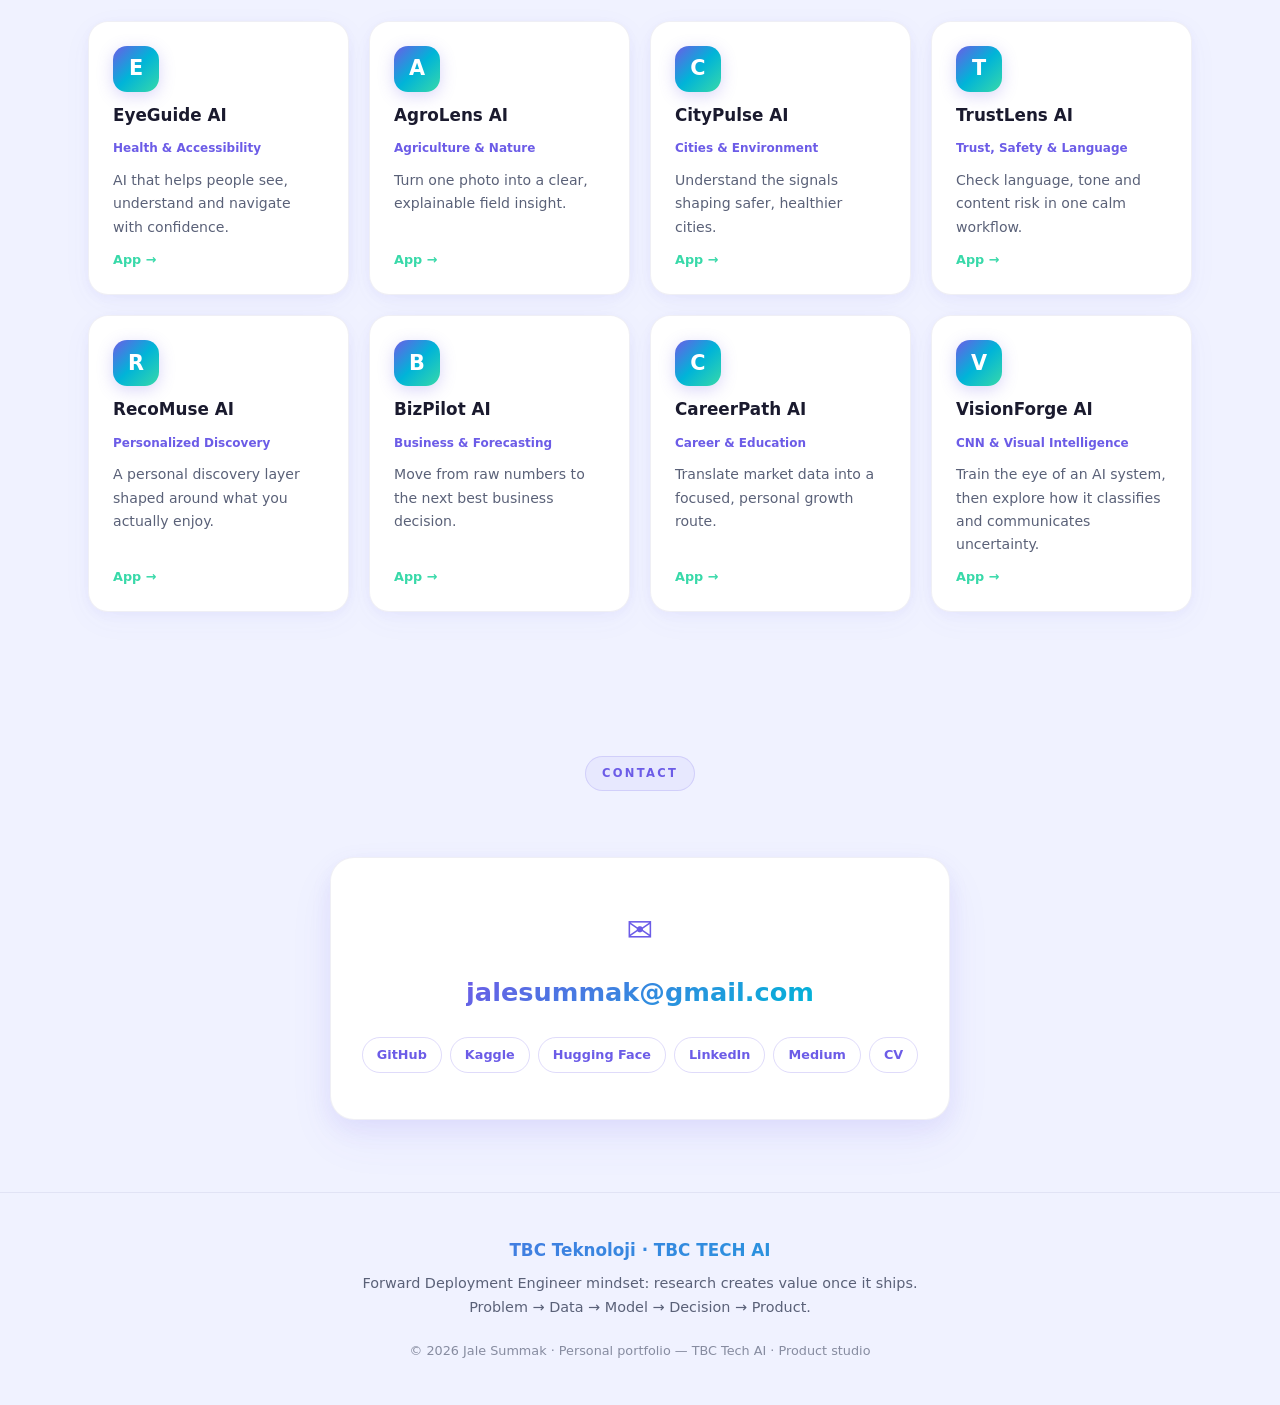
==== commit 5ee91dd6: "Update titles: AI Tech Lead & Forward Deployment Engineer · Product Builder (remove founder/kurucusu" ====
--- a/index.html
+++ b/index.html
@@ -3,9 +3,9 @@
 <head>
 <meta charset="UTF-8">
 <meta name="viewport" content="width=device-width, initial-scale=1.0">
-<title>Jale Summak — AI Systems & Product Builder · TBC Tech AI</title>
-<meta name="description" content="54 evidence-backed AI projects across 11 clear categories. Jale Summak — AI Systems & Product Builder, TBC Tech AI. TR / EN / RU / UZ.">
-<meta property="og:title" content="Jale Summak — AI Systems & Product Builder · TBC Tech AI">
+<title>Jale Summak — AI Tech Lead & Forward Deployment Engineer · TBC Tech AI</title>
+<meta name="description" content="54 evidence-backed AI projects across 11 clear categories. Jale Summak — AI Tech Lead & Forward Deployment Engineer, TBC Tech AI. TR / EN / RU / UZ.">
+<meta property="og:title" content="Jale Summak — AI Tech Lead & Forward Deployment Engineer · TBC Tech AI">
 <meta property="og:description" content="54 evidence-backed AI projects across 11 clear categories.">
 <meta property="og:url" content="https://jalesummak.tbctechai.com/">
 <meta property="og:image" content="/og-tbc-tech-ai.png">
@@ -64,7 +64,7 @@
   <section class="about" id="about">
     <div class="section-head">
       <span class="section-tag" data-i18n="aboutTitle">Hakkımda</span>
-      <h2 data-i18n="aboutLead">AI Sistemleri ve Ürün Geliştirici, TBC Tech AI kurucusu. Ham veriyi, insanların ve işletmelerin güvenle karar verebileceği AI sistemlerine dönüştürüyorum.</h2>
+      <h2 data-i18n="aboutLead">AI Tech Lead & Forward Deployment Engineer · TBC Tech AI Product Builder. Ham veriyi, insanların ve işletmelerin güvenle karar verebileceği AI sistemlerine dönüştürüyorum.</h2>
     </div>
     <div class="about-grid">
       <div class="about-text">
@@ -84,7 +84,7 @@
       <div class="about-card">
         <div class="avatar-ring"><span class="avatar">JS</span></div>
         <h3>Jale Summak</h3>
-        <p>AI Systems & Product Builder · Founder, TBC Tech AI</p>
+        <p>AI Tech Lead & Forward Deployment Engineer · Product Builder, TBC Tech AI</p>
         <div class="about-social">
           <a href="https://github.com/jalesummak" target="_blank" rel="noreferrer">GitHub</a>
           <a href="https://www.kaggle.com/jalesummak" target="_blank" rel="noreferrer">Kaggle</a>
--- a/css/style.css
+++ b/css/style.css
@@ -1,9 +1,9 @@
 :root {
-  --bg: #f4f6ff;
-  --bg2: #eaefff;
+  --bg: #f0f2ff;
+  --bg2: #e6e9ff;
   --ink: #1a1a2e;
   --muted: #5a6178;
-  --line: rgba(100, 100, 160, 0.12);
+  --line: rgba(100, 100, 160, 0.10);
   --card: #ffffff;
   --card-brd: rgba(100, 100, 160, 0.10);
   --g1: #6c5ce7;
@@ -15,8 +15,8 @@
   --grad: linear-gradient(135deg, #6c5ce7 0%, #00b4d8 50%, #38d9a9 100%);
   --grad-warm: linear-gradient(135deg, #ff6b6b, #ffd166, #6c5ce7);
   --grad-text: linear-gradient(135deg, #6c5ce7, #00b4d8);
-  --shadow: 0 8px 40px rgba(108, 92, 231, 0.08);
-  --shadow-lg: 0 20px 60px rgba(108, 92, 231, 0.12);
+  --shadow: 0 2px 12px rgba(108, 92, 231, 0.06), 0 8px 32px rgba(108, 92, 231, 0.04);
+  --shadow-lg: 0 8px 24px rgba(108, 92, 231, 0.10), 0 20px 48px rgba(108, 92, 231, 0.06);
   --ease: cubic-bezier(0.22, 1, 0.36, 1);
 }
 
@@ -35,22 +35,22 @@
 /* ---------- background ---------- */
 .bg { position: fixed; inset: 0; z-index: -2; overflow: hidden;
   background:
-    radial-gradient(900px 500px at 10% -5%, rgba(108, 92, 231, 0.12) 0%, transparent 60%),
-    radial-gradient(800px 400px at 90% 10%, rgba(0, 180, 216, 0.10) 0%, transparent 50%),
-    radial-gradient(700px 400px at 50% 90%, rgba(255, 107, 107, 0.06) 0%, transparent 50%),
-    linear-gradient(180deg, #f4f6ff 0%, #eaefff 40%, #f4f6ff 100%);
-}
-.orb { position: absolute; border-radius: 50%; filter: blur(100px); opacity: 0.35; animation: float 18s ease-in-out infinite; }
-.orb-1 { width: 500px; height: 500px; left: -100px; top: 5%; background: #6c5ce7; }
-.orb-2 { width: 400px; height: 400px; right: -80px; top: 15%; background: #00b4d8; animation-delay: -5s; }
-.orb-3 { width: 350px; height: 350px; left: 30%; bottom: -120px; background: #38d9a9; animation-delay: -10s; }
-.orb-4 { width: 280px; height: 280px; right: 20%; bottom: 8%; background: #f472b6; animation-delay: -14s; }
-@keyframes float { 0%,100% { transform: translateY(0) scale(1); } 50% { transform: translateY(-30px) scale(1.04); } }
-.grid-lines { position: absolute; inset: 0; opacity: 0.18;
+    radial-gradient(1000px 600px at 8% 0%, rgba(108, 92, 231, 0.10) 0%, transparent 55%),
+    radial-gradient(800px 500px at 92% 5%, rgba(0, 180, 216, 0.08) 0%, transparent 50%),
+    radial-gradient(600px 400px at 50% 95%, rgba(56, 217, 169, 0.06) 0%, transparent 50%),
+    var(--bg);
+}
+.orb { position: absolute; border-radius: 50%; filter: blur(120px); opacity: 0.4; animation: float 20s ease-in-out infinite; }
+.orb-1 { width: 500px; height: 500px; left: -120px; top: 0%; background: rgba(108, 92, 231, 0.25); }
+.orb-2 { width: 400px; height: 400px; right: -100px; top: 12%; background: rgba(0, 180, 216, 0.20); animation-delay: -6s; }
+.orb-3 { width: 350px; height: 350px; left: 28%; bottom: -140px; background: rgba(56, 217, 169, 0.18); animation-delay: -12s; }
+.orb-4 { width: 280px; height: 280px; right: 16%; bottom: 5%; background: rgba(244, 114, 182, 0.16); animation-delay: -16s; }
+@keyframes float { 0%,100% { transform: translateY(0) scale(1); } 50% { transform: translateY(-24px) scale(1.03); } }
+.grid-lines { position: absolute; inset: 0; opacity: 0.12;
   background-image:
-    linear-gradient(rgba(108, 92, 231, 0.06) 1px, transparent 1px),
-    linear-gradient(90deg, rgba(108, 92, 231, 0.06) 1px, transparent 1px);
-  background-size: 60px 60px;
+    linear-gradient(rgba(108, 92, 231, 0.08) 1px, transparent 1px),
+    linear-gradient(90deg, rgba(108, 92, 231, 0.08) 1px, transparent 1px);
+  background-size: 64px 64px;
   mask-image: radial-gradient(ellipse 80% 50% at 50% 40%, #000 20%, transparent 70%);
 }
 
@@ -59,21 +59,21 @@
   position: sticky; top: 0; z-index: 50;
   display: flex; align-items: center; justify-content: space-between;
   gap: 18px; padding: 14px clamp(16px, 4vw, 48px);
-  background: rgba(244, 246, 255, 0.8);
-  backdrop-filter: blur(16px);
+  background: rgba(240, 242, 255, 0.85);
+  backdrop-filter: blur(20px) saturate(1.4);
   border-bottom: 1px solid var(--line);
 }
 .nav-logo { display: flex; align-items: center; gap: 10px; font-weight: 800; letter-spacing: 0.4px; font-size: 1.05rem; color: var(--ink); }
-.logo-dot { width: 12px; height: 12px; border-radius: 50%; background: var(--grad); box-shadow: 0 0 12px rgba(108, 92, 231, 0.5); }
+.logo-dot { width: 12px; height: 12px; border-radius: 50%; background: var(--grad); box-shadow: 0 0 10px rgba(108, 92, 231, 0.4); }
 .nav-links { display: flex; align-items: center; gap: clamp(10px, 2vw, 26px); }
 .nav-links a { color: var(--muted); font-size: 0.9rem; font-weight: 600; transition: color 0.2s; }
 .nav-links a:hover { color: var(--ink); }
-.nav-links .nav-cv { color: var(--g1); border: 1px solid rgba(108, 92, 231, 0.35); padding: 5px 14px; border-radius: 999px; }
+.nav-links .nav-cv { color: var(--g1); border: 1px solid rgba(108, 92, 231, 0.30); padding: 5px 14px; border-radius: 999px; }
 .nav-links .nav-cv:hover { background: rgba(108, 92, 231, 0.08); }
-.lang { display: flex; gap: 3px; background: rgba(108, 92, 231, 0.06); border: 1px solid rgba(108, 92, 231, 0.15); padding: 3px; border-radius: 999px; }
+.lang { display: flex; gap: 3px; background: rgba(108, 92, 231, 0.06); border: 1px solid rgba(108, 92, 231, 0.12); padding: 3px; border-radius: 999px; }
 .lang button { border: 0; background: transparent; color: var(--muted); font-weight: 700; font-size: 0.72rem; padding: 5px 10px; border-radius: 999px; cursor: pointer; transition: all 0.2s; }
 .lang button:hover { color: var(--ink); }
-.lang button.on { background: var(--grad); color: #fff; box-shadow: 0 4px 14px rgba(108, 92, 231, 0.3); }
+.lang button.on { background: var(--grad); color: #fff; box-shadow: 0 3px 12px rgba(108, 92, 231, 0.30); }
 
 /* ---------- hero ---------- */
 .hero {
@@ -84,8 +84,8 @@
 .hero-eyebrow {
   display: inline-flex; align-items: center; gap: 8px;
   font-size: 0.78rem; font-weight: 700; letter-spacing: 0.18em;
-  color: var(--g1); background: rgba(108, 92, 231, 0.07);
-  border: 1px solid rgba(108, 92, 231, 0.2);
+  color: var(--g1); background: rgba(108, 92, 231, 0.06);
+  border: 1px solid rgba(108, 92, 231, 0.18);
   padding: 8px 20px; border-radius: 999px; margin-bottom: 24px;
 }
 .hero-name {
@@ -134,19 +134,19 @@
 }
 .btn-primary {
   background: var(--grad); color: #fff;
-  box-shadow: 0 8px 30px rgba(108, 92, 231, 0.35);
+  box-shadow: 0 6px 24px rgba(108, 92, 231, 0.30);
 }
 .btn-primary:hover {
   transform: translateY(-2px);
-  box-shadow: 0 14px 40px rgba(108, 92, 231, 0.5);
+  box-shadow: 0 10px 36px rgba(108, 92, 231, 0.45);
 }
 .btn-ghost {
-  border: 1.5px solid rgba(108, 92, 231, 0.25);
+  border: 1.5px solid rgba(108, 92, 231, 0.22);
   color: var(--g1); background: rgba(108, 92, 231, 0.04);
 }
 .btn-ghost:hover {
   transform: translateY(-2px);
-  background: rgba(108, 92, 231, 0.1);
+  background: rgba(108, 92, 231, 0.10);
 }
 
 /* ---------- sections ---------- */
@@ -156,8 +156,8 @@
 .section-tag {
   display: inline-block; font-size: 0.72rem; font-weight: 800;
   letter-spacing: 0.2em; text-transform: uppercase;
-  color: var(--g1); background: rgba(108, 92, 231, 0.07);
-  border: 1px solid rgba(108, 92, 231, 0.2);
+  color: var(--g1); background: rgba(108, 92, 231, 0.06);
+  border: 1px solid rgba(108, 92, 231, 0.18);
   padding: 7px 16px; border-radius: 999px; margin-bottom: 18px;
 }
 .section-head h2 {
@@ -193,12 +193,12 @@
   width: 120px; height: 120px; margin: 0 auto 20px;
   border-radius: 50%; padding: 4px;
   background: var(--grad);
-  box-shadow: 0 8px 30px rgba(108, 92, 231, 0.25);
+  box-shadow: 0 6px 24px rgba(108, 92, 231, 0.20);
 }
 .avatar {
   display: flex; align-items: center; justify-content: center;
   width: 100%; height: 100%; border-radius: 50%;
-  background: #f4f6ff; font-size: 2.4rem; font-weight: 800;
+  background: var(--card); font-size: 2.4rem; font-weight: 800;
   color: var(--g1);
 }
 .about-card h3 { font-size: 1.4rem; margin-bottom: 6px; }
@@ -206,27 +206,29 @@
 .about-social, .contact-social { display: flex; flex-wrap: wrap; gap: 8px; justify-content: center; }
 .about-social a, .contact-social a {
   font-size: 0.8rem; font-weight: 600; color: var(--g1);
-  border: 1px solid rgba(108, 92, 231, 0.25);
+  border: 1px solid rgba(108, 92, 231, 0.22);
   padding: 6px 14px; border-radius: 999px; transition: all 0.2s;
 }
 .about-social a:hover, .contact-social a:hover {
-  background: rgba(108, 92, 231, 0.1); color: var(--ink);
-}
-
-/* ---------- orbit (2D, no tilt) ---------- */
+  background: rgba(108, 92, 231, 0.08); color: var(--ink);
+}
+
+/* ---------- orbit (3D light) ---------- */
 .orbit-hint { color: var(--muted); font-size: 0.9rem; margin-top: 16px; }
-.orbit-hint::after { content: " ✦"; }
+.orbit-hint::after { content: " 🎡"; }
 .orbit-wrap {
-  height: clamp(440px, 62vh, 640px);
+  perspective: 1300px;
+  height: clamp(430px, 62vh, 620px);
   position: relative;
 }
-.orbit { position: absolute; inset: 0; }
+.orbit { position: absolute; inset: 0; transform-style: preserve-3d; }
 .orbit-ring {
   position: absolute; inset: 0;
-  animation: orbitSpin 50s linear infinite;
+  transform-style: preserve-3d;
+  animation: orbitSpin 46s linear infinite;
 }
 .orbit-wrap.paused .orbit-ring { animation-play-state: paused; }
-@keyframes orbitSpin { from { transform: rotate(0deg); } to { transform: rotate(360deg); } }
+@keyframes orbitSpin { from { transform: rotateX(-8deg) rotateY(0deg); } to { transform: rotateX(-8deg) rotateY(360deg); } }
 
 .cat-orb {
   position: absolute; left: 50%; top: 50%;
@@ -235,22 +237,34 @@
   border-radius: 18px;
   display: flex; flex-direction: column; align-items: center; justify-content: center;
   gap: 4px; text-align: center; padding: 10px;
-  background: var(--card);
+  background: rgba(255, 255, 255, 0.92);
+  backdrop-filter: blur(12px);
   border: 1.5px solid var(--c, var(--g1));
-  box-shadow: 0 4px 20px rgba(108, 92, 231, 0.08);
+  box-shadow:
+    0 2px 8px rgba(0,0,0,0.04),
+    0 0 0 1px rgba(255,255,255,0.6) inset,
+    0 0 20px -4px var(--c, var(--g1));
   cursor: pointer;
-  transition: transform 0.35s var(--ease), border-color 0.2s, box-shadow 0.25s;
+  transform-style: preserve-3d;
+  backface-visibility: hidden;
+  -webkit-backface-visibility: hidden;
+  transition: border-color 0.2s, box-shadow 0.3s;
 }
 .cat-orb:hover {
   border-color: var(--c);
-  box-shadow: 0 8px 30px rgba(108, 92, 231, 0.18);
-  transform: scale(1.05);
+  box-shadow:
+    0 4px 16px rgba(0,0,0,0.06),
+    0 0 0 1px rgba(255,255,255,0.8) inset,
+    0 0 32px -2px var(--c);
 }
 .cat-orb.active {
   border-width: 2.5px;
-  box-shadow: 0 12px 40px rgba(108, 92, 231, 0.22);
-}
-.cat-orb .co-icon { font-size: 1.7rem; line-height: 1; }
+  box-shadow:
+    0 6px 24px rgba(0,0,0,0.08),
+    0 0 0 1px rgba(255,255,255,0.9) inset,
+    0 0 44px 2px var(--c);
+}
+.cat-orb .co-icon { font-size: 1.7rem; line-height: 1; filter: drop-shadow(0 1px 2px rgba(0,0,0,0.1)); }
 .cat-orb .co-name { font-size: 0.82rem; font-weight: 800; color: var(--ink); line-height: 1.2; max-width: 130px; }
 .cat-orb .co-count { font-size: 0.68rem; font-weight: 700; color: var(--c, var(--g1)); }
 
@@ -261,15 +275,18 @@
   border-radius: 50%;
   display: flex; flex-direction: column; align-items: center; justify-content: center;
   gap: 2px;
-  background: var(--card);
-  border: 2.5px solid rgba(108, 92, 231, 0.25);
-  box-shadow: 0 0 40px rgba(108, 92, 231, 0.15), inset 0 0 30px rgba(0, 180, 216, 0.06);
+  background: radial-gradient(circle at 35% 30%, #ffffff 0%, #f8f9ff 60%, #eef1ff 100%);
+  border: 2.5px solid rgba(108, 92, 231, 0.35);
+  box-shadow:
+    0 4px 20px rgba(108, 92, 231, 0.12),
+    0 0 40px rgba(108, 92, 231, 0.08),
+    inset 0 1px 0 rgba(255,255,255,0.8);
   z-index: 4;
   animation: centerPulse 5s ease-in-out infinite;
 }
 @keyframes centerPulse {
-  0%,100% { box-shadow: 0 0 30px rgba(108, 92, 231, 0.12), inset 0 0 20px rgba(0, 180, 216, 0.04); }
-  50% { box-shadow: 0 0 50px rgba(0, 180, 216, 0.18), inset 0 0 30px rgba(108, 92, 231, 0.08); }
+  0%,100% { box-shadow: 0 4px 20px rgba(108,92,231,0.10), 0 0 40px rgba(108,92,231,0.06), inset 0 1px 0 rgba(255,255,255,0.8); }
+  50% { box-shadow: 0 4px 28px rgba(0,180,216,0.14), 0 0 56px rgba(0,180,216,0.08), inset 0 1px 0 rgba(255,255,255,0.9); }
 }
 .orbit-center-ico { color: var(--g1); font-size: 1.2rem; }
 .orbit-center-title { text-align: center; font-size: 1.85rem; font-weight: 900; letter-spacing: 0.06em; line-height: 1.02; color: var(--ink); }
@@ -285,15 +302,15 @@
 .results-title { font-size: 1.3rem; font-weight: 800; color: var(--ink); }
 .results-title span { background: var(--grad-text); -webkit-background-clip: text; background-clip: text; color: transparent; }
 .results-close {
-  border: 1px solid rgba(108, 92, 231, 0.2); background: rgba(108, 92, 231, 0.04);
+  border: 1px solid rgba(108, 92, 231, 0.18); background: rgba(108, 92, 231, 0.04);
   color: var(--muted); font-weight: 700; padding: 8px 16px; border-radius: 999px; cursor: pointer;
 }
-.results-close:hover { color: var(--ink); border-color: var(--g1); background: rgba(108, 92, 231, 0.1); }
+.results-close:hover { color: var(--ink); border-color: var(--g1); background: rgba(108, 92, 231, 0.08); }
 .projects-grid { display: grid; grid-template-columns: repeat(auto-fill, minmax(330px, 1fr)); gap: 22px; }
 .empty-note {
   padding: 26px; border-radius: 18px;
   border: 1.5px dashed var(--g5); color: var(--g5);
-  background: rgba(56, 217, 169, 0.06);
+  background: rgba(56, 217, 169, 0.05);
 }
 
 .project-card {
@@ -306,11 +323,11 @@
   transition: transform 0.3s var(--ease), border-color 0.3s, box-shadow 0.3s;
 }
 .project-card:hover {
-  transform: translateY(-5px);
-  border-color: rgba(108, 92, 231, 0.3);
+  transform: translateY(-4px);
+  border-color: rgba(108, 92, 231, 0.25);
   box-shadow: var(--shadow-lg);
 }
-.project-visual { position: relative; aspect-ratio: 16 / 7; overflow: hidden; background: var(--bg2); }
+.project-visual { position: relative; aspect-ratio: 16 / 7; overflow: hidden; background: var(--bg2); border-bottom: 1px solid var(--line); }
 .project-visual svg { width: 100%; height: 100%; display: block; }
 .project-body { padding: 18px 20px 20px; display: flex; flex-direction: column; gap: 12px; flex: 1; }
 .project-head strong { font-size: 1.05rem; line-height: 1.25; display: block; color: var(--ink); }
@@ -318,7 +335,7 @@
 .project-tags { display: flex; flex-wrap: wrap; gap: 6px; }
 .project-tags span {
   font-size: 0.7rem; font-weight: 700; color: var(--muted);
-  background: rgba(108, 92, 231, 0.04); border: 1px solid rgba(108, 92, 231, 0.12);
+  background: rgba(108, 92, 231, 0.04); border: 1px solid rgba(108, 92, 231, 0.10);
   padding: 3px 10px; border-radius: 999px;
 }
 .project-evidence p { font-size: 0.9rem; color: var(--muted); }
@@ -328,7 +345,7 @@
 }
 .outcomes { display: grid; grid-template-columns: 1fr 1fr; gap: 12px; }
 .outcome {
-  background: rgba(108, 92, 231, 0.03); border: 1px solid rgba(108, 92, 231, 0.1);
+  background: rgba(108, 92, 231, 0.025); border: 1px solid rgba(108, 92, 231, 0.08);
   border-radius: 14px; padding: 12px 14px;
 }
 .outcome b {
@@ -342,14 +359,14 @@
 }
 .project-links { display: flex; flex-wrap: wrap; gap: 8px; margin-top: auto; }
 .project-links a { font-size: 0.78rem; font-weight: 700; padding: 7px 14px; border-radius: 999px; border: 1px solid; transition: all 0.2s; }
-.link-github { color: var(--ink); border-color: rgba(26, 26, 46, 0.25) !important; }
-.link-github:hover { background: rgba(26, 26, 46, 0.06); }
-.link-kaggle { color: #00b4d8; border-color: rgba(0, 180, 216, 0.35) !important; }
-.link-kaggle:hover { background: rgba(0, 180, 216, 0.08); }
-.link-hf { color: #f59e0b; border-color: rgba(245, 158, 11, 0.35) !important; }
-.link-hf:hover { background: rgba(245, 158, 11, 0.08); }
-.link-app { color: var(--g5); border-color: rgba(56, 217, 169, 0.35) !important; }
-.link-app:hover { background: rgba(56, 217, 169, 0.08); }
+.link-github { color: var(--ink); border-color: rgba(26, 26, 46, 0.20) !important; }
+.link-github:hover { background: rgba(26, 26, 46, 0.05); }
+.link-kaggle { color: #0097b2; border-color: rgba(0, 151, 178, 0.30) !important; }
+.link-kaggle:hover { background: rgba(0, 151, 178, 0.06); }
+.link-hf { color: #d97706; border-color: rgba(217, 119, 6, 0.30) !important; }
+.link-hf:hover { background: rgba(217, 119, 6, 0.06); }
+.link-app { color: #0d9266; border-color: rgba(13, 146, 102, 0.30) !important; }
+.link-app:hover { background: rgba(13, 146, 102, 0.06); }
 
 /* ---------- apps ---------- */
 .apps-grid { display: grid; grid-template-columns: repeat(auto-fill, minmax(260px, 1fr)); gap: 20px; }
@@ -361,8 +378,8 @@
   transition: transform 0.3s var(--ease), border-color 0.3s, box-shadow 0.3s;
 }
 .app-card:hover {
-  transform: translateY(-5px);
-  border-color: rgba(108, 92, 231, 0.35);
+  transform: translateY(-4px);
+  border-color: rgba(108, 92, 231, 0.30);
   box-shadow: var(--shadow-lg);
 }
 .app-icon {
@@ -370,7 +387,7 @@
   width: 46px; height: 46px; border-radius: 14px;
   font-weight: 900; font-size: 1.3rem; color: #fff;
   background: var(--grad);
-  box-shadow: 0 6px 20px rgba(108, 92, 231, 0.3);
+  box-shadow: 0 4px 16px rgba(108, 92, 231, 0.25);
 }
 .app-card strong { font-size: 1.05rem; color: var(--ink); }
 .app-card small { color: var(--g1); font-weight: 700; font-size: 0.75rem; }
@@ -406,18 +423,18 @@
   .nav-links a:not(.nav-cv) { display: none; }
   .about-grid { grid-template-columns: 1fr; }
   .about-card { position: static; }
-  .orbit-wrap { height: 440px; }
+  .orbit-wrap { --r: 220px; height: 440px; }
   .cat-orb { width: 140px; height: 96px; margin-left: -70px; margin-top: -48px; }
   .orbit-center { width: 160px; height: 160px; }
   .orbit-center-title { font-size: 1.35rem; }
   .outcomes { grid-template-columns: 1fr; }
 }
 @media (max-width: 560px) {
-  .orbit-wrap { height: 400px; transform: scale(0.9); }
+  .orbit-wrap { --r: 170px; height: 400px; transform: scale(0.9); }
   .cat-orb { width: 120px; height: 88px; margin-left: -60px; margin-top: -44px; }
   .cat-orb .co-name { font-size: 0.72rem; }
 }
 @media (prefers-reduced-motion: reduce) {
   .orbit-ring { animation: none; }
-  .orb { animation: none; }
-}
+  .avatar-ring, .orb { animation: none; }
+}
